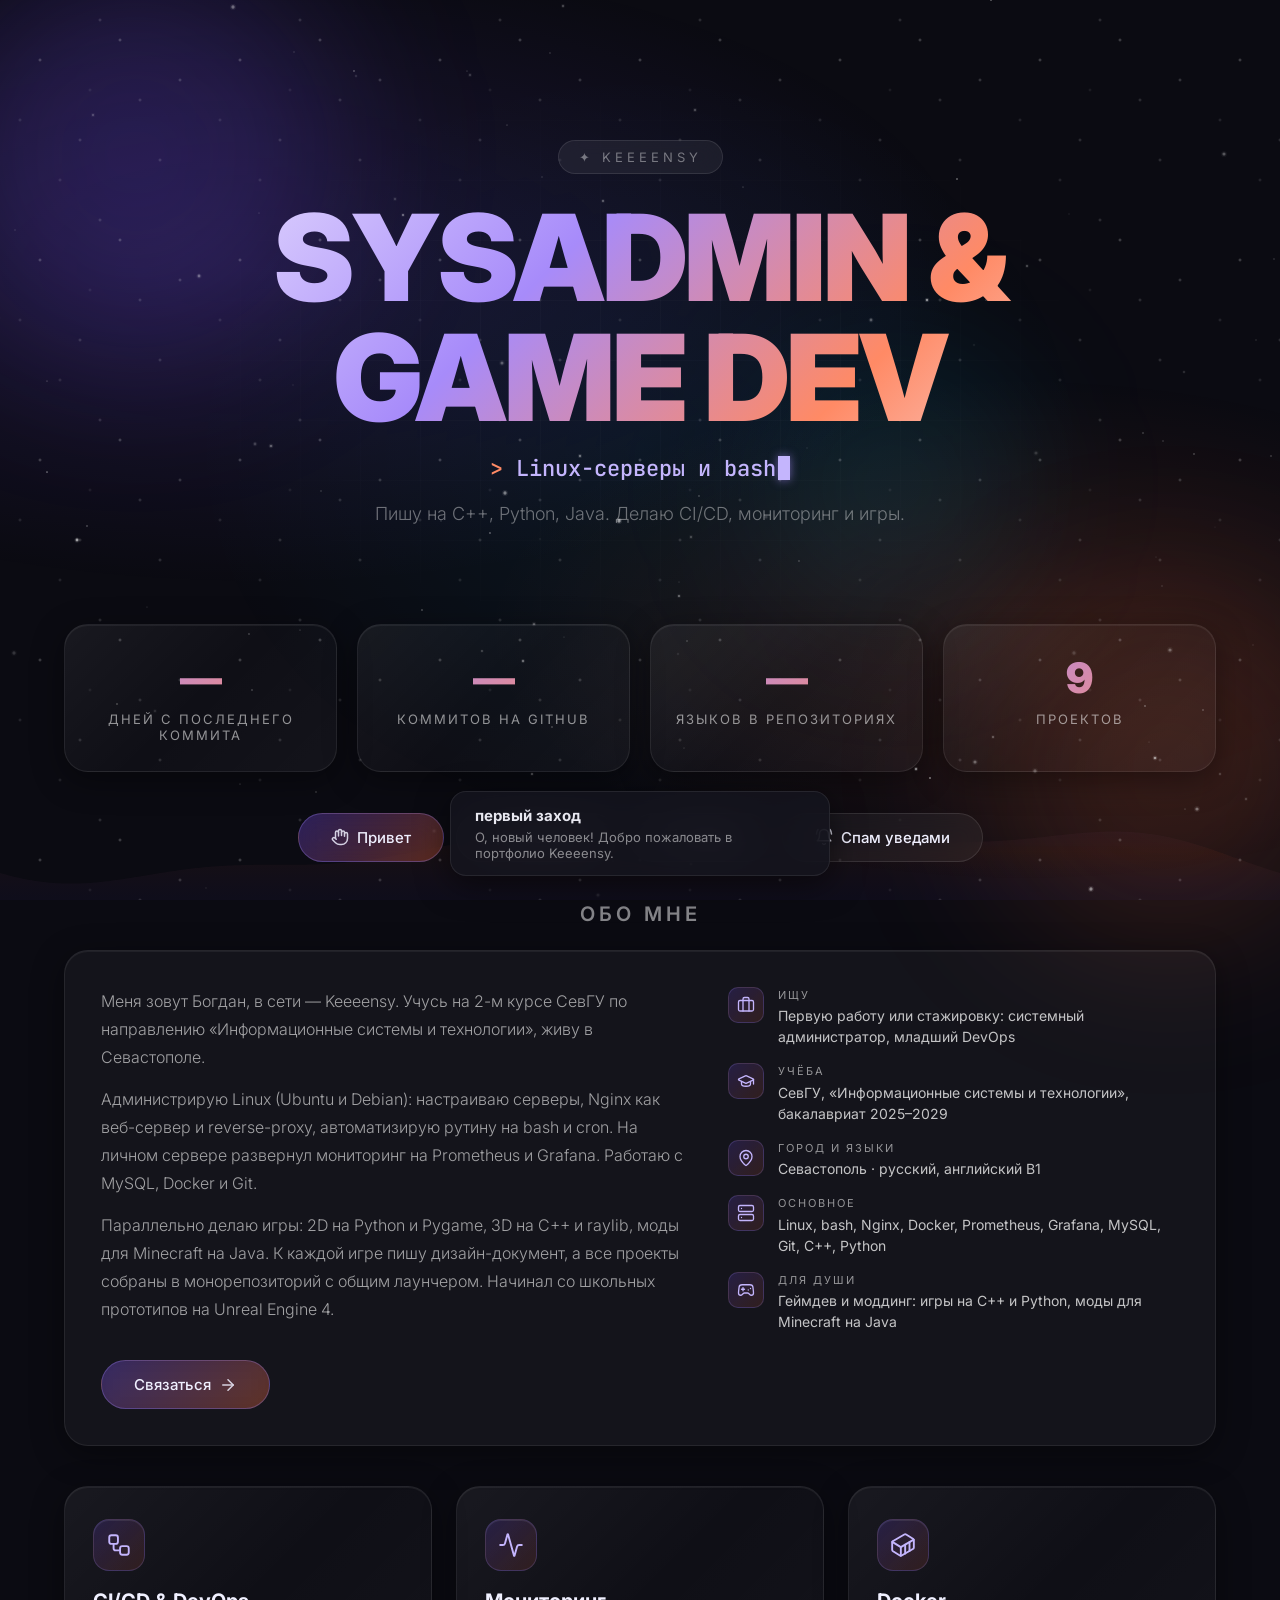
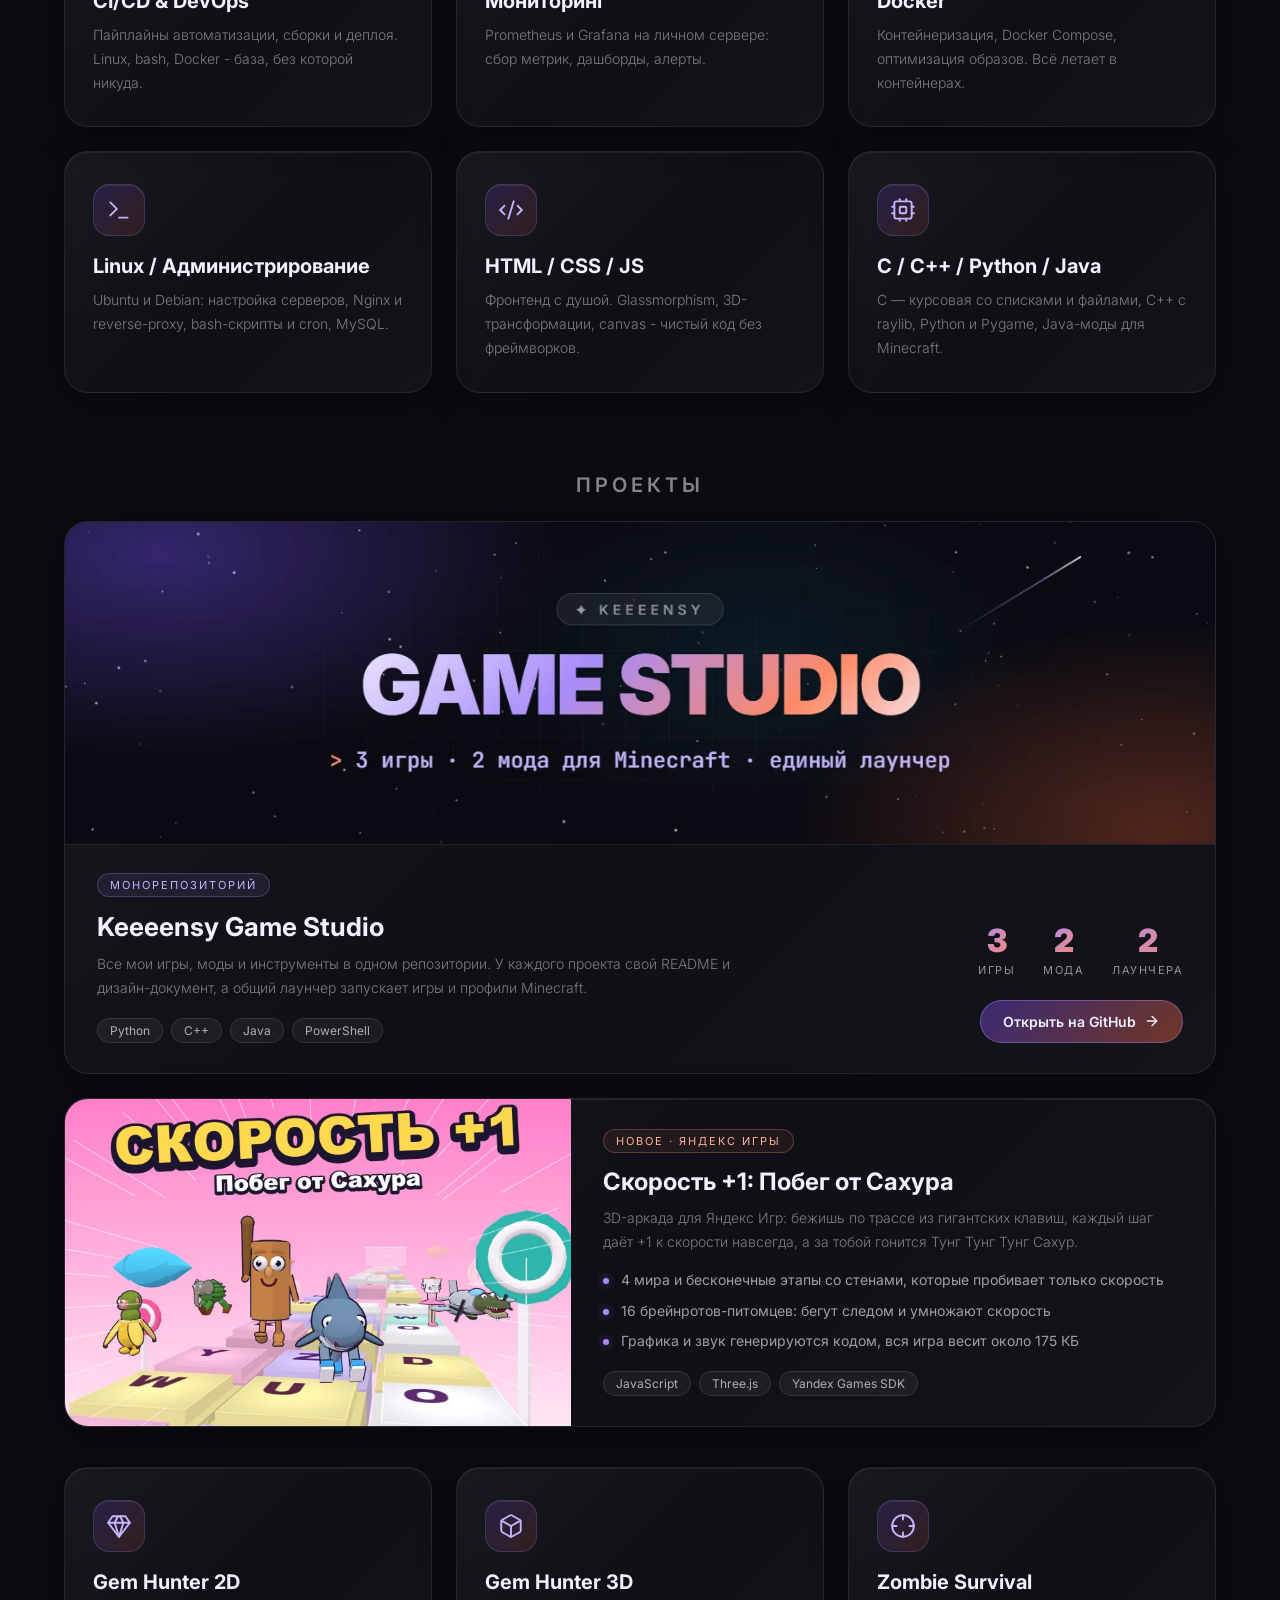
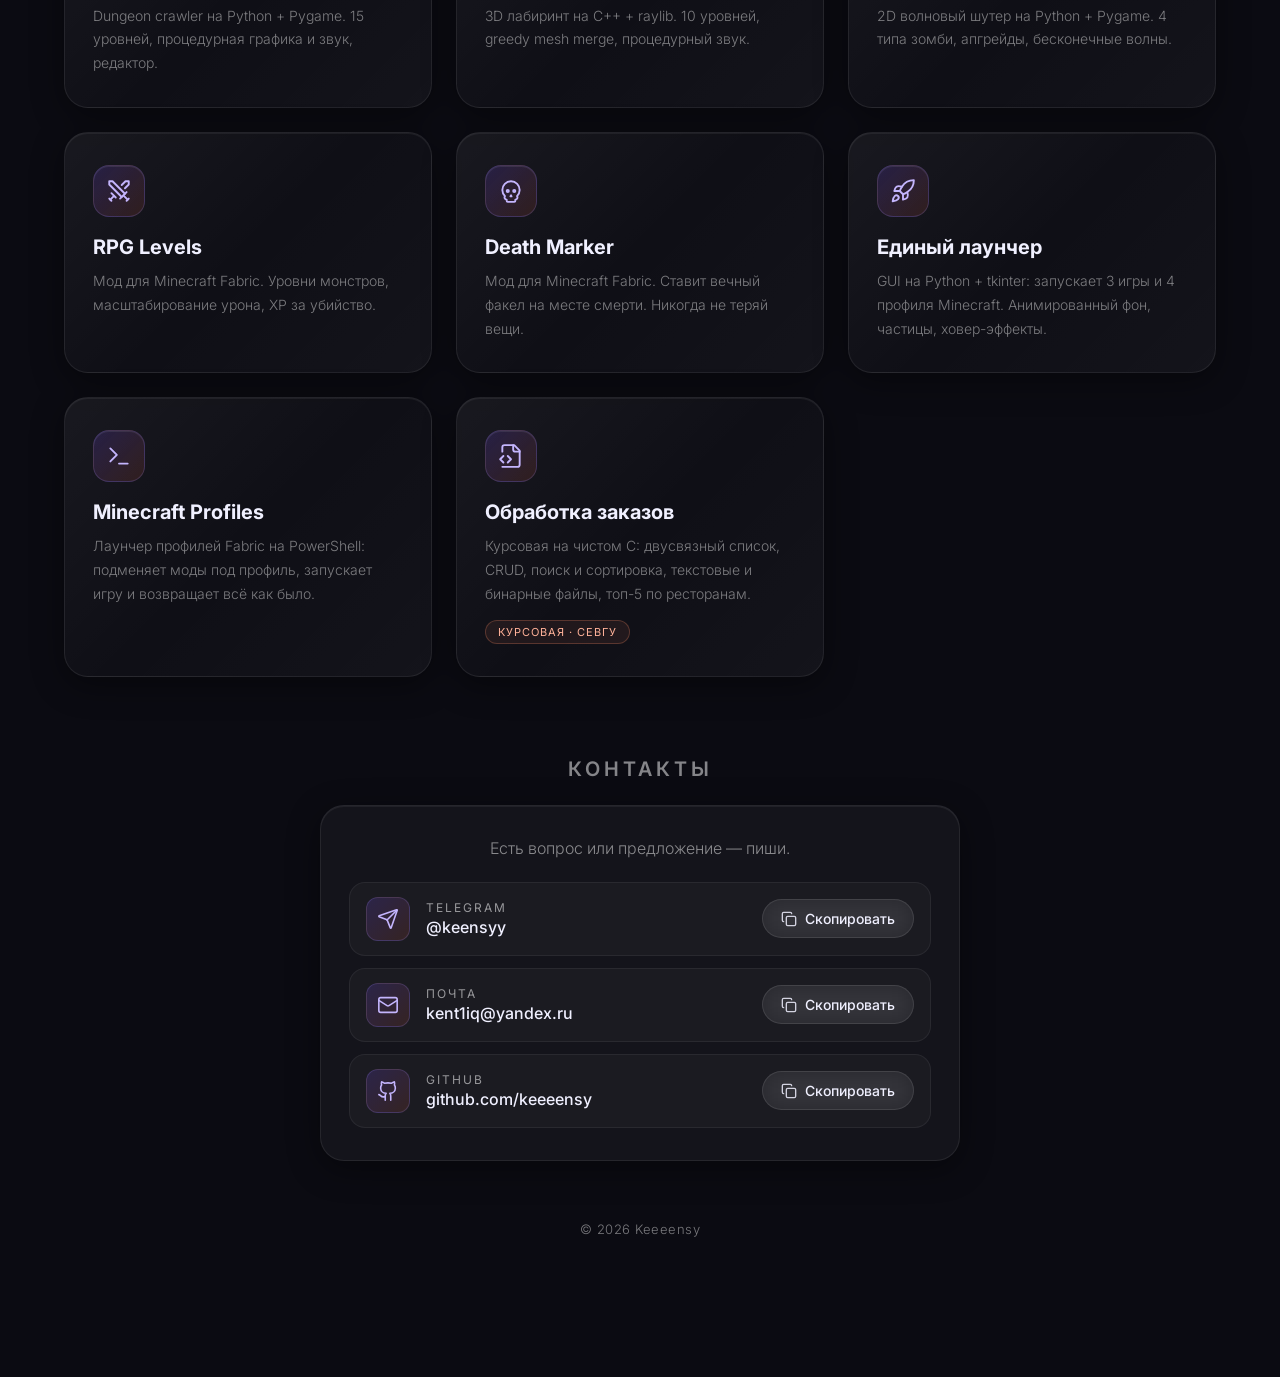
==== index.html @ a3142a8d "Deploy 2026-10-18 14:57" ====
<!DOCTYPE html><html lang="ru"><head><meta charset="UTF-8"><meta name="viewport" content="width=device-width,initial-scale=1"><title>Keeeensy — Sysadmin &amp; Game Dev</title><meta name="description" content="Богдан (Keeeensy) — студент СевГУ, начинающий сисадмин и геймдев. Linux, Nginx, Docker, Prometheus + Grafana; игры на C++ и Python, моды для Minecraft."><meta name="theme-color" content="#0b0b12"><link rel="icon" href="favicon.svg" type="image/svg+xml"><link rel="canonical" href="https://keeeensy.github.io/"><meta property="og:type" content="website"><meta property="og:url" content="https://keeeensy.github.io/"><meta property="og:title" content="Keeeensy — Sysadmin &amp; Game Dev"><meta property="og:description" content="Богдан (Keeeensy) — студент СевГУ, начинающий сисадмин и геймдев. Linux, Nginx, Docker, Prometheus + Grafana; игры на C++ и Python, моды для Minecraft."><meta property="og:locale" content="ru_RU"><meta property="og:image" content="https://keeeensy.github.io/og-image.png"><meta property="og:image:width" content="1200"><meta property="og:image:height" content="630"><meta property="og:image:alt" content="Keeeensy — Sysadmin &amp; Game Dev"><meta name="twitter:card" content="summary_large_image"><link rel="preconnect" href="https://fonts.googleapis.com"><link rel="preconnect" href="https://fonts.gstatic.com" crossorigin><link rel="stylesheet" href="https://fonts.googleapis.com/css2?family=Inter:wght@300;400;600;700;900&family=JetBrains+Mono:wght@400;500&display=swap" media="print" onload='this.media="all"'><noscript><link rel="stylesheet" href="https://fonts.googleapis.com/css2?family=Inter:wght@300;400;600;700;900&family=JetBrains+Mono:wght@400;500&display=swap"></noscript><link rel="stylesheet" href="style.css"></head><body><div class="orb orb-1"></div><div class="orb orb-2"></div><div class="orb orb-3"></div><div class="grid-bg"></div><div class="bg"></div><canvas id="waveCanvas"></canvas><canvas id="starsCanvas"></canvas><canvas id="meteorCanvas"></canvas><div class="toast-container" id="toastContainer"></div><div class="easter-egg-window" id="eggWindow"><h2 id="eggTitle">СЕКРЕТКА</h2><p id="eggBody">Ты нашёл пасхалку.</p><button class="btn" onclick="closeEgg()">Закрыть</button></div><div class="container"><header class="reveal"><div class="badge"><span class="badge-star">✦</span> Keeeensy</div><h1>SYSADMIN &amp;<br>GAME DEV</h1><div class="typer"><span class="sr-only">Стек: Linux-серверы и bash, Nginx и reverse-proxy, Docker и Docker Compose, CI/CD пайплайны, Prometheus + Grafana, C++ · raylib · 3D, Python · Pygame, Java · моды на Fabric.</span><span class="typer-prompt" aria-hidden="true">&gt;</span> <span id="typerText" aria-hidden="true"></span><span class="typer-cursor" aria-hidden="true"></span></div><p>Пишу на C++, Python, Java. Делаю CI/CD, мониторинг и игры.</p></header><div class="stats reveal"><div class="glass stat-card" data-tilt><div class="number" id="ghLastCommit">0</div><div class="label" id="ghLastCommitLabel">дней с последнего коммита</div></div><div class="glass stat-card" data-tilt><div class="number" id="ghCommits">0</div><div class="label">коммитов на GitHub</div></div><div class="glass stat-card" data-tilt><div class="number" id="ghLangs">0</div><div class="label">языков в репозиториях</div></div><div class="glass stat-card" data-tilt><div class="number" id="projectCount" data-count="9">0</div><div class="label">проектов</div></div></div><div class="actions reveal"><button class="btn btn-primary" onclick="randomToast()"><svg aria-hidden="true" xmlns="http://www.w3.org/2000/svg" viewBox="0 0 24 24" fill="none" stroke="currentColor" stroke-width="2" stroke-linecap="round" stroke-linejoin="round"><path d="M18 11V6a2 2 0 0 0-2-2a2 2 0 0 0-2 2"/><path d="M14 10V4a2 2 0 0 0-2-2a2 2 0 0 0-2 2v2"/><path d="M10 10.5V6a2 2 0 0 0-2-2a2 2 0 0 0-2 2v8"/><path d="M18 8a2 2 0 1 1 4 0v6a8 8 0 0 1-8 8h-2c-2.8 0-4.5-.86-5.99-2.34l-3.6-3.6a2 2 0 0 1 2.83-2.82L7 15"/></svg> Привет</button> <button class="btn" onclick="showEggHint()"><svg aria-hidden="true" xmlns="http://www.w3.org/2000/svg" viewBox="0 0 24 24" fill="none" stroke="currentColor" stroke-width="2" stroke-linecap="round" stroke-linejoin="round"><path d="M9.937 15.5A2 2 0 0 0 8.5 14.063l-6.135-1.582a.5.5 0 0 1 0-.962L8.5 9.936A2 2 0 0 0 9.937 8.5l1.582-6.135a.5.5 0 0 1 .963 0L14.063 8.5A2 2 0 0 0 15.5 9.937l6.135 1.581a.5.5 0 0 1 0 .964L15.5 14.063a2 2 0 0 0-1.437 1.437l-1.582 6.135a.5.5 0 0 1-.963 0z"/><path d="M20 3v4"/><path d="M22 5h-4"/><path d="M4 17v2"/><path d="M5 18H3"/></svg> Пасхалка</button> <a class="btn" href="https://github.com/keeeensy" target="_blank" rel="noopener"><svg aria-hidden="true" xmlns="http://www.w3.org/2000/svg" viewBox="0 0 24 24" fill="none" stroke="currentColor" stroke-width="2" stroke-linecap="round" stroke-linejoin="round"><path d="M15 22v-4a4.8 4.8 0 0 0-1-3.5c3 0 6-2 6-5.5.08-1.25-.27-2.48-1-3.5.28-1.15.28-2.35 0-3.5 0 0-1 0-3 1.5-2.64-.5-5.36-.5-8 0C6 2 5 2 5 2c-.3 1.15-.3 2.35 0 3.5A5.403 5.403 0 0 0 4 9c0 3.5 3 5.5 6 5.5-.39.49-.68 1.05-.85 1.65-.17.6-.22 1.23-.15 1.85v4"/><path d="M9 18c-4.51 2-5-2-7-2"/></svg> GitHub</a> <button class="btn" onclick="spamToasts()"><svg aria-hidden="true" xmlns="http://www.w3.org/2000/svg" viewBox="0 0 24 24" fill="none" stroke="currentColor" stroke-width="2" stroke-linecap="round" stroke-linejoin="round"><path d="M6 8a6 6 0 0 1 12 0c0 7 3 9 3 9H3s3-2 3-9"/><path d="M10.3 21a1.94 1.94 0 0 0 3.4 0"/><path d="M4 2C2.8 3.7 2 5.7 2 8"/><path d="M22 8c0-2.3-.8-4.3-2-6"/></svg> Спам уведами</button></div><section class="reveal section" id="about"><h2 class="section-title">обо мне</h2><div class="glass about-card"><div class="about-text"><p>Меня зовут Богдан, в сети — Keeeensy. Учусь на 2-м курсе СевГУ по направлению «Информационные системы и технологии», живу в Севастополе.</p><p>Администрирую Linux (Ubuntu и Debian): настраиваю серверы, Nginx как веб-сервер и reverse-proxy, автоматизирую рутину на bash и cron. На личном сервере развернул мониторинг на Prometheus и Grafana. Работаю с MySQL, Docker и Git.</p><p>Параллельно делаю игры: 2D на Python и Pygame, 3D на C++ и raylib, моды для Minecraft на Java. К каждой игре пишу дизайн-документ, а все проекты собраны в монорепозиторий с общим лаунчером. Начинал со школьных прототипов на Unreal Engine 4.</p></div><ul class="about-facts"><li><span class="about-fact-icon"><svg aria-hidden="true" xmlns="http://www.w3.org/2000/svg" viewBox="0 0 24 24" fill="none" stroke="currentColor" stroke-width="2" stroke-linecap="round" stroke-linejoin="round"><path d="M16 20V4a2 2 0 0 0-2-2h-4a2 2 0 0 0-2 2v16"/><rect width="20" height="14" x="2" y="6" rx="2"/></svg></span><div><div class="about-fact-label">Ищу</div>Первую работу или стажировку: системный администратор, младший DevOps</div></li><li><span class="about-fact-icon"><svg aria-hidden="true" xmlns="http://www.w3.org/2000/svg" viewBox="0 0 24 24" fill="none" stroke="currentColor" stroke-width="2" stroke-linecap="round" stroke-linejoin="round"><path d="M21.42 10.922a1 1 0 0 0-.019-1.838L12.83 5.18a2 2 0 0 0-1.66 0L2.6 9.08a1 1 0 0 0 0 1.832l8.57 3.908a2 2 0 0 0 1.66 0z"/><path d="M22 10v6"/><path d="M6 12.5V16a6 3 0 0 0 12 0v-3.5"/></svg></span><div><div class="about-fact-label">Учёба</div>СевГУ, «Информационные системы и технологии», бакалавриат 2025–2029</div></li><li><span class="about-fact-icon"><svg aria-hidden="true" xmlns="http://www.w3.org/2000/svg" viewBox="0 0 24 24" fill="none" stroke="currentColor" stroke-width="2" stroke-linecap="round" stroke-linejoin="round"><path d="M20 10c0 4.993-5.539 10.193-7.399 11.799a1 1 0 0 1-1.202 0C9.539 20.193 4 14.993 4 10a8 8 0 0 1 16 0"/><circle cx="12" cy="10" r="3"/></svg></span><div><div class="about-fact-label">Город и языки</div>Севастополь · русский, английский B1</div></li><li><span class="about-fact-icon"><svg aria-hidden="true" xmlns="http://www.w3.org/2000/svg" viewBox="0 0 24 24" fill="none" stroke="currentColor" stroke-width="2" stroke-linecap="round" stroke-linejoin="round"><rect width="20" height="8" x="2" y="2" rx="2" ry="2"/><rect width="20" height="8" x="2" y="14" rx="2" ry="2"/><line x1="6" x2="6.01" y1="6" y2="6"/><line x1="6" x2="6.01" y1="18" y2="18"/></svg></span><div><div class="about-fact-label">Основное</div>Linux, bash, Nginx, Docker, Prometheus, Grafana, MySQL, Git, C++, Python</div></li><li><span class="about-fact-icon"><svg aria-hidden="true" xmlns="http://www.w3.org/2000/svg" viewBox="0 0 24 24" fill="none" stroke="currentColor" stroke-width="2" stroke-linecap="round" stroke-linejoin="round"><line x1="6" x2="10" y1="11" y2="11"/><line x1="8" x2="8" y1="9" y2="13"/><line x1="15" x2="15.01" y1="12" y2="12"/><line x1="18" x2="18.01" y1="10" y2="10"/><path d="M17.32 5H6.68a4 4 0 0 0-3.978 3.59c-.006.052-.01.101-.017.152C2.604 9.416 2 14.456 2 16a3 3 0 0 0 3 3c1 0 1.5-.5 2-1l1.414-1.414A2 2 0 0 1 9.828 16h4.344a2 2 0 0 1 1.414.586L17 18c.5.5 1 1 2 1a3 3 0 0 0 3-3c0-1.545-.604-6.584-.685-7.258-.007-.05-.011-.1-.017-.151A4 4 0 0 0 17.32 5z"/></svg></span><div><div class="about-fact-label">Для души</div>Геймдев и моддинг: игры на C++ и Python, моды для Minecraft на Java</div></li></ul><a class="btn btn-primary about-cta" href="#contacts">Связаться <svg aria-hidden="true" xmlns="http://www.w3.org/2000/svg" viewBox="0 0 24 24" fill="none" stroke="currentColor" stroke-width="2" stroke-linecap="round" stroke-linejoin="round"><path d="M5 12h14"/><path d="m12 5 7 7-7 7"/></svg></a></div></section><div class="cards-grid reveal"><div class="glass card" data-tilt><div class="card-glow"></div><span class="icon"><svg aria-hidden="true" xmlns="http://www.w3.org/2000/svg" viewBox="0 0 24 24" fill="none" stroke="currentColor" stroke-width="2" stroke-linecap="round" stroke-linejoin="round"><rect width="8" height="8" x="3" y="3" rx="2"/><path d="M7 11v4a2 2 0 0 0 2 2h4"/><rect width="8" height="8" x="13" y="13" rx="2"/></svg></span><h3>CI/CD & DevOps</h3><p>Пайплайны автоматизации, сборки и деплоя. Linux, bash, Docker - база, без которой никуда.</p></div><div class="glass card" data-tilt><div class="card-glow"></div><span class="icon"><svg aria-hidden="true" xmlns="http://www.w3.org/2000/svg" viewBox="0 0 24 24" fill="none" stroke="currentColor" stroke-width="2" stroke-linecap="round" stroke-linejoin="round"><path d="M22 12h-2.48a2 2 0 0 0-1.93 1.46l-2.35 8.36a.25.25 0 0 1-.48 0L9.24 2.18a.25.25 0 0 0-.48 0l-2.35 8.36A2 2 0 0 1 4.49 12H2"/></svg></span><h3>Мониторинг</h3><p>Prometheus и Grafana на личном сервере: сбор метрик, дашборды, алерты.</p></div><div class="glass card" data-tilt><div class="card-glow"></div><span class="icon"><svg aria-hidden="true" xmlns="http://www.w3.org/2000/svg" viewBox="0 0 24 24" fill="none" stroke="currentColor" stroke-width="2" stroke-linecap="round" stroke-linejoin="round"><path d="M22 7.7c0-.6-.4-1.2-.8-1.5l-6.3-3.9a1.72 1.72 0 0 0-1.7 0l-10.3 6c-.5.2-.9.8-.9 1.4v6.6c0 .5.4 1.2.8 1.5l6.3 3.9a1.72 1.72 0 0 0 1.7 0l10.3-6c.5-.3.9-1 .9-1.5Z"/><path d="M10 21.9V14L2.1 9.1"/><path d="m10 14 11.9-6.9"/><path d="M14 19.8v-8.1"/><path d="M18 17.5V9.4"/></svg></span><h3>Docker</h3><p>Контейнеризация, Docker Compose, оптимизация образов. Всё летает в контейнерах.</p></div><div class="glass card" data-tilt><div class="card-glow"></div><span class="icon"><svg aria-hidden="true" xmlns="http://www.w3.org/2000/svg" viewBox="0 0 24 24" fill="none" stroke="currentColor" stroke-width="2" stroke-linecap="round" stroke-linejoin="round"><polyline points="4 17 10 11 4 5"/><line x1="12" x2="20" y1="19" y2="19"/></svg></span><h3>Linux / Администрирование</h3><p>Ubuntu и Debian: настройка серверов, Nginx и reverse-proxy, bash-скрипты и cron, MySQL.</p></div><div class="glass card" data-tilt><div class="card-glow"></div><span class="icon"><svg aria-hidden="true" xmlns="http://www.w3.org/2000/svg" viewBox="0 0 24 24" fill="none" stroke="currentColor" stroke-width="2" stroke-linecap="round" stroke-linejoin="round"><path d="m18 16 4-4-4-4"/><path d="m6 8-4 4 4 4"/><path d="m14.5 4-5 16"/></svg></span><h3>HTML / CSS / JS</h3><p>Фронтенд с душой. Glassmorphism, 3D-трансформации, canvas - чистый код без фреймворков.</p></div><div class="glass card" data-tilt><div class="card-glow"></div><span class="icon"><svg aria-hidden="true" xmlns="http://www.w3.org/2000/svg" viewBox="0 0 24 24" fill="none" stroke="currentColor" stroke-width="2" stroke-linecap="round" stroke-linejoin="round"><rect width="16" height="16" x="4" y="4" rx="2"/><rect width="6" height="6" x="9" y="9" rx="1"/><path d="M15 2v2"/><path d="M15 20v2"/><path d="M2 15h2"/><path d="M2 9h2"/><path d="M20 15h2"/><path d="M20 9h2"/><path d="M9 2v2"/><path d="M9 20v2"/></svg></span><h3>C / C++ / Python / Java</h3><p>C — курсовая со списками и файлами, C++ с raylib, Python и Pygame, Java-моды для Minecraft.</p></div></div><div class="reveal section"><h2 class="section-title">проекты</h2><a class="glass card card-featured" data-tilt href="https://github.com/keeeensy/keeeensy-game-studio" target="_blank" rel="noopener"><div class="card-glow"></div><img class="featured-cover" src="img/game-studio.webp" alt="Keeeensy Game Studio: 3 игры, 2 мода для Minecraft, единый лаунчер" width="1280" height="360" loading="lazy"><div class="featured-body"><div class="featured-text"><span class="card-label">Монорепозиторий</span><h3>Keeeensy Game Studio</h3><p>Все мои игры, моды и инструменты в одном репозитории. У каждого проекта свой README и дизайн-документ, а общий лаунчер запускает игры и профили Minecraft.</p><div class="chips"><span>Python</span><span>C++</span><span>Java</span><span>PowerShell</span></div></div><div class="featured-side"><div class="featured-stats"><div><b>3</b><span>игры</span></div><div><b>2</b><span>мода</span></div><div><b>2</b><span>лаунчера</span></div></div><span class="featured-cta">Открыть на GitHub <svg aria-hidden="true" xmlns="http://www.w3.org/2000/svg" viewBox="0 0 24 24" fill="none" stroke="currentColor" stroke-width="2" stroke-linecap="round" stroke-linejoin="round"><path d="M5 12h14"/><path d="m12 5 7 7-7 7"/></svg></span></div></div></a><div class="glass card card-showcase" data-tilt><div class="card-glow"></div><img class="showcase-cover" src="img/sahur-escape.webp" alt="Обложка игры «Скорость +1: Побег от Сахура»" width="800" height="470" loading="lazy"><div class="showcase-body"><span class="card-label card-label-new">Новое · Яндекс Игры</span><h3>Скорость +1: Побег от Сахура</h3><p>3D-аркада для Яндекс Игр: бежишь по трассе из гигантских клавиш, каждый шаг даёт +1 к скорости навсегда, а за тобой гонится Тунг Тунг Тунг Сахур.</p><ul class="showcase-points"><li>4 мира и бесконечные этапы со стенами, которые пробивает только скорость</li><li>16 брейнротов-питомцев: бегут следом и умножают скорость</li><li>Графика и звук генерируются кодом, вся игра весит около 175 КБ</li></ul><div class="chips"><span>JavaScript</span><span>Three.js</span><span>Yandex Games SDK</span></div></div></div><div class="cards-grid"><a class="glass card" data-tilt href="https://github.com/keeeensy/keeeensy-game-studio/tree/master/gem_hunter" target="_blank" rel="noopener"><div class="card-glow"></div><span class="icon"><svg aria-hidden="true" xmlns="http://www.w3.org/2000/svg" viewBox="0 0 24 24" fill="none" stroke="currentColor" stroke-width="2" stroke-linecap="round" stroke-linejoin="round"><path d="M6 3h12l4 6-10 13L2 9Z"/><path d="M11 3 8 9l4 13 4-13-3-6"/><path d="M2 9h20"/></svg></span><h3>Gem Hunter 2D</h3><p>Dungeon crawler на Python + Pygame. 15 уровней, процедурная графика и звук, редактор.</p></a><a class="glass card" data-tilt href="https://github.com/keeeensy/keeeensy-game-studio/tree/master/3d_maze" target="_blank" rel="noopener"><div class="card-glow"></div><span class="icon"><svg aria-hidden="true" xmlns="http://www.w3.org/2000/svg" viewBox="0 0 24 24" fill="none" stroke="currentColor" stroke-width="2" stroke-linecap="round" stroke-linejoin="round"><path d="M21 8a2 2 0 0 0-1-1.73l-7-4a2 2 0 0 0-2 0l-7 4A2 2 0 0 0 3 8v8a2 2 0 0 0 1 1.73l7 4a2 2 0 0 0 2 0l7-4A2 2 0 0 0 21 16Z"/><path d="m3.3 7 8.7 5 8.7-5"/><path d="M12 22V12"/></svg></span><h3>Gem Hunter 3D</h3><p>3D лабиринт на C++ + raylib. 10 уровней, greedy mesh merge, процедурный звук.</p></a><a class="glass card" data-tilt href="https://github.com/keeeensy/keeeensy-game-studio/tree/master/zombie_survival" target="_blank" rel="noopener"><div class="card-glow"></div><span class="icon"><svg aria-hidden="true" xmlns="http://www.w3.org/2000/svg" viewBox="0 0 24 24" fill="none" stroke="currentColor" stroke-width="2" stroke-linecap="round" stroke-linejoin="round"><circle cx="12" cy="12" r="10"/><line x1="22" x2="18" y1="12" y2="12"/><line x1="6" x2="2" y1="12" y2="12"/><line x1="12" x2="12" y1="6" y2="2"/><line x1="12" x2="12" y1="22" y2="18"/></svg></span><h3>Zombie Survival</h3><p>2D волновый шутер на Python + Pygame. 4 типа зомби, апгрейды, бесконечные волны.</p></a><a class="glass card" data-tilt href="https://github.com/keeeensy/keeeensy-game-studio/tree/master/rpg_levels_mod" target="_blank" rel="noopener"><div class="card-glow"></div><span class="icon"><svg aria-hidden="true" xmlns="http://www.w3.org/2000/svg" viewBox="0 0 24 24" fill="none" stroke="currentColor" stroke-width="2" stroke-linecap="round" stroke-linejoin="round"><polyline points="14.5 17.5 3 6 3 3 6 3 17.5 14.5"/><line x1="13" x2="19" y1="19" y2="13"/><line x1="16" x2="20" y1="16" y2="20"/><line x1="19" x2="21" y1="21" y2="19"/><polyline points="14.5 6.5 18 3 21 3 21 6 17.5 9.5"/><line x1="5" x2="9" y1="14" y2="18"/><line x1="7" x2="4" y1="17" y2="20"/><line x1="3" x2="5" y1="19" y2="21"/></svg></span><h3>RPG Levels</h3><p>Мод для Minecraft Fabric. Уровни монстров, масштабирование урона, XP за убийство.</p></a><a class="glass card" data-tilt href="https://github.com/keeeensy/keeeensy-game-studio/tree/master/death_marker_mod" target="_blank" rel="noopener"><div class="card-glow"></div><span class="icon"><svg aria-hidden="true" xmlns="http://www.w3.org/2000/svg" viewBox="0 0 24 24" fill="none" stroke="currentColor" stroke-width="2" stroke-linecap="round" stroke-linejoin="round"><path d="m12.5 17-.5-1-.5 1h1z"/><path d="M15 22a1 1 0 0 0 1-1v-1a2 2 0 0 0 1.56-3.25 8 8 0 1 0-11.12 0A2 2 0 0 0 8 20v1a1 1 0 0 0 1 1z"/><circle cx="15" cy="12" r="1"/><circle cx="9" cy="12" r="1"/></svg></span><h3>Death Marker</h3><p>Мод для Minecraft Fabric. Ставит вечный факел на месте смерти. Никогда не теряй вещи.</p></a><a class="glass card" data-tilt href="https://github.com/keeeensy/keeeensy-game-studio/blob/master/launcher.pyw" target="_blank" rel="noopener"><div class="card-glow"></div><span class="icon"><svg aria-hidden="true" xmlns="http://www.w3.org/2000/svg" viewBox="0 0 24 24" fill="none" stroke="currentColor" stroke-width="2" stroke-linecap="round" stroke-linejoin="round"><path d="M4.5 16.5c-1.5 1.26-2 5-2 5s3.74-.5 5-2c.71-.84.7-2.13-.09-2.91a2.18 2.18 0 0 0-2.91-.09z"/><path d="m12 15-3-3a22 22 0 0 1 2-3.95A12.88 12.88 0 0 1 22 2c0 2.72-.78 7.5-6 11a22.35 22.35 0 0 1-4 2z"/><path d="M9 12H4s.55-3.03 2-4c1.62-1.08 5 0 5 0"/><path d="M12 15v5s3.03-.55 4-2c1.08-1.62 0-5 0-5"/></svg></span><h3>Единый лаунчер</h3><p>GUI на Python + tkinter: запускает 3 игры и 4 профиля Minecraft. Анимированный фон, частицы, ховер-эффекты.</p></a><a class="glass card" data-tilt href="https://github.com/keeeensy/keeeensy-game-studio/tree/master/minecraft_profiles" target="_blank" rel="noopener"><div class="card-glow"></div><span class="icon"><svg aria-hidden="true" xmlns="http://www.w3.org/2000/svg" viewBox="0 0 24 24" fill="none" stroke="currentColor" stroke-width="2" stroke-linecap="round" stroke-linejoin="round"><polyline points="4 17 10 11 4 5"/><line x1="12" x2="20" y1="19" y2="19"/></svg></span><h3>Minecraft Profiles</h3><p>Лаунчер профилей Fabric на PowerShell: подменяет моды под профиль, запускает игру и возвращает всё как было.</p></a><a class="glass card" data-tilt href="https://github.com/keeeensy/delivery-orders-c" target="_blank" rel="noopener"><div class="card-glow"></div><span class="icon"><svg aria-hidden="true" xmlns="http://www.w3.org/2000/svg" viewBox="0 0 24 24" fill="none" stroke="currentColor" stroke-width="2" stroke-linecap="round" stroke-linejoin="round"><path d="M4 22h14a2 2 0 0 0 2-2V7l-5-5H6a2 2 0 0 0-2 2v4"/><path d="M14 2v4a2 2 0 0 0 2 2h4"/><path d="m5 12-3 3 3 3"/><path d="m9 18 3-3-3-3"/></svg></span><h3>Обработка заказов</h3><p>Курсовая на чистом C: двусвязный список, CRUD, поиск и сортировка, текстовые и бинарные файлы, топ-5 по ресторанам.</p><span class="card-tag">курсовая · СевГУ</span></a></div></div><section class="reveal section" id="contacts"><h2 class="section-title">контакты</h2><div class="glass contact-card"><p class="contact-lead">Есть вопрос или предложение — пиши.</p><ul class="contact-list"><li class="contact-item"><span class="contact-icon"><svg aria-hidden="true" xmlns="http://www.w3.org/2000/svg" viewBox="0 0 24 24" fill="none" stroke="currentColor" stroke-width="2" stroke-linecap="round" stroke-linejoin="round"><path d="M14.536 21.686a.5.5 0 0 0 .937-.024l6.5-19a.496.496 0 0 0-.635-.635l-19 6.5a.5.5 0 0 0-.024.937l7.93 3.18a2 2 0 0 1 1.112 1.11z"/><path d="m21.854 2.147-10.94 10.939"/></svg></span><div class="contact-info"><div class="contact-label">Telegram</div><a href="https://t.me/keensyy" target="_blank" rel="noopener">@keensyy</a></div><button class="btn btn-small" data-copy="https://t.me/keensyy" aria-label="Скопировать ссылку на Telegram"><svg aria-hidden="true" xmlns="http://www.w3.org/2000/svg" viewBox="0 0 24 24" fill="none" stroke="currentColor" stroke-width="2" stroke-linecap="round" stroke-linejoin="round"><rect width="14" height="14" x="8" y="8" rx="2" ry="2"/><path d="M4 16c-1.1 0-2-.9-2-2V4c0-1.1.9-2 2-2h10c1.1 0 2 .9 2 2"/></svg> Скопировать</button></li><li class="contact-item"><span class="contact-icon"><svg aria-hidden="true" xmlns="http://www.w3.org/2000/svg" viewBox="0 0 24 24" fill="none" stroke="currentColor" stroke-width="2" stroke-linecap="round" stroke-linejoin="round"><rect width="20" height="16" x="2" y="4" rx="2"/><path d="m22 7-8.97 5.7a1.94 1.94 0 0 1-2.06 0L2 7"/></svg></span><div class="contact-info"><div class="contact-label">Почта</div><a href="mailto:kent1iq@yandex.ru">kent1iq@yandex.ru</a></div><button class="btn btn-small" data-copy="kent1iq@yandex.ru" aria-label="Скопировать email"><svg aria-hidden="true" xmlns="http://www.w3.org/2000/svg" viewBox="0 0 24 24" fill="none" stroke="currentColor" stroke-width="2" stroke-linecap="round" stroke-linejoin="round"><rect width="14" height="14" x="8" y="8" rx="2" ry="2"/><path d="M4 16c-1.1 0-2-.9-2-2V4c0-1.1.9-2 2-2h10c1.1 0 2 .9 2 2"/></svg> Скопировать</button></li><li class="contact-item"><span class="contact-icon"><svg aria-hidden="true" xmlns="http://www.w3.org/2000/svg" viewBox="0 0 24 24" fill="none" stroke="currentColor" stroke-width="2" stroke-linecap="round" stroke-linejoin="round"><path d="M15 22v-4a4.8 4.8 0 0 0-1-3.5c3 0 6-2 6-5.5.08-1.25-.27-2.48-1-3.5.28-1.15.28-2.35 0-3.5 0 0-1 0-3 1.5-2.64-.5-5.36-.5-8 0C6 2 5 2 5 2c-.3 1.15-.3 2.35 0 3.5A5.403 5.403 0 0 0 4 9c0 3.5 3 5.5 6 5.5-.39.49-.68 1.05-.85 1.65-.17.6-.22 1.23-.15 1.85v4"/><path d="M9 18c-4.51 2-5-2-7-2"/></svg></span><div class="contact-info"><div class="contact-label">GitHub</div><a href="https://github.com/keeeensy" target="_blank" rel="noopener">github.com/keeeensy</a></div><button class="btn btn-small" data-copy="https://github.com/keeeensy" aria-label="Скопировать ссылку на GitHub"><svg aria-hidden="true" xmlns="http://www.w3.org/2000/svg" viewBox="0 0 24 24" fill="none" stroke="currentColor" stroke-width="2" stroke-linecap="round" stroke-linejoin="round"><rect width="14" height="14" x="8" y="8" rx="2" ry="2"/><path d="M4 16c-1.1 0-2-.9-2-2V4c0-1.1.9-2 2-2h10c1.1 0 2 .9 2 2"/></svg> Скопировать</button></li></ul></div></section><footer class="reveal">© 2026 Keeeensy</footer></div><script src="script.js"></script></body></html>
---- style.css ----
*,::after,::before{margin:0;padding:0;box-sizing:border-box}::selection{background:rgba(255,107,53,.6);color:#fff}html{height:100%}body{min-height:100%;font-family:Inter,sans-serif;background:#0b0b12;color:#e8e8f0;overflow-x:hidden}.bg{position:fixed;inset:0;z-index:0;background:radial-gradient(ellipse 80% 50% at 20% 30%,rgba(120,80,255,.15) 0,transparent 70%),radial-gradient(ellipse 60% 40% at 80% 70%,rgba(255,107,53,.12) 0,transparent 70%),radial-gradient(ellipse 50% 60% at 50% 50%,rgba(0,200,255,.06) 0,transparent 70%)}.bg::before{content:'';position:absolute;inset:0;background:radial-gradient(2px 2px at 20% 30%,rgba(255,255,255,.3) 0,transparent 100%),radial-gradient(2px 2px at 40% 70%,rgba(255,255,255,.2) 0,transparent 100%),radial-gradient(2px 2px at 60% 20%,rgba(255,255,255,.3) 0,transparent 100%),radial-gradient(2px 2px at 80% 80%,rgba(255,255,255,.2) 0,transparent 100%),radial-gradient(2px 2px at 10% 60%,rgba(255,255,255,.15) 0,transparent 100%),radial-gradient(2px 2px at 90% 40%,rgba(255,255,255,.25) 0,transparent 100%),radial-gradient(2px 2px at 50% 10%,rgba(255,255,255,.2) 0,transparent 100%),radial-gradient(2px 2px at 30% 90%,rgba(255,255,255,.15) 0,transparent 100%),radial-gradient(2px 2px at 70% 50%,rgba(255,255,255,.2) 0,transparent 100%),radial-gradient(2px 2px at 45% 45%,rgba(255,255,255,.1) 0,transparent 100%);background-size:200px 200px;animation:twinkle 8s ease-in-out infinite alternate}@keyframes twinkle{0%{opacity:.4;transform:translateY(0)}100%{opacity:1;transform:translateY(-10px)}}.orb{position:fixed;border-radius:50%;filter:blur(80px);z-index:0;pointer-events:none}.orb-1{width:400px;height:400px;background:rgba(120,80,255,.2);top:-5%;left:-5%;animation:orbFloat1 20s ease-in-out infinite}.orb-2{width:350px;height:350px;background:rgba(255,107,53,.15);bottom:-5%;right:-5%;animation:orbFloat2 25s ease-in-out infinite}.orb-3{width:250px;height:250px;background:rgba(0,200,255,.1);top:40%;left:60%;animation:orbFloat3 18s ease-in-out infinite}@keyframes orbFloat1{0%,100%{transform:translate(0,0) scale(1)}33%{transform:translate(80px,60px) scale(1.1)}66%{transform:translate(-40px,100px) scale(.9)}}@keyframes orbFloat2{0%,100%{transform:translate(0,0) scale(1)}33%{transform:translate(-70px,-50px) scale(1.15)}66%{transform:translate(50px,-80px) scale(.85)}}@keyframes orbFloat3{0%,100%{transform:translate(0,0) scale(1)}50%{transform:translate(60px,-60px) scale(1.2)}}.grid-bg{position:fixed;inset:0;z-index:0;background-image:linear-gradient(rgba(255,255,255,.02) 1px,transparent 1px),linear-gradient(90deg,rgba(255,255,255,.02) 1px,transparent 1px);background-size:60px 60px;mask-image:radial-gradient(ellipse 70% 60% at 50% 40%,black 20%,transparent 60%);-webkit-mask-image:radial-gradient(ellipse 70% 60% at 50% 40%,black 20%,transparent 60%)}canvas#waveCanvas{position:fixed;bottom:0;left:0;width:100%;height:120px;z-index:0;pointer-events:none}canvas#starsCanvas{position:fixed;inset:0;width:100%;height:100%;z-index:0;pointer-events:none}canvas#meteorCanvas{position:fixed;inset:0;width:100%;height:100%;z-index:0;pointer-events:none}.container{position:relative;z-index:1;max-width:1200px;margin:0 auto;padding:40px 24px 100px;transform-style:preserve-3d;perspective:1200px;perspective-origin:50% 20%}header{text-align:center;padding:100px 0 60px;transform-style:preserve-3d}header .badge{display:inline-block;padding:8px 20px;border-radius:100px;background:rgba(255,255,255,.06);border:1px solid rgba(255,255,255,.1);backdrop-filter:blur(12px);-webkit-backdrop-filter:blur(12px);font-size:13px;text-transform:uppercase;letter-spacing:4px;color:rgba(255,255,255,.4);margin-bottom:24px;user-select:none;-webkit-user-select:none}.badge-star{display:inline-block;animation:starSparkle 4s ease-in-out infinite}@keyframes starSparkle{0%,100%,70%{opacity:.6;text-shadow:none}75%{opacity:1;text-shadow:0 0 6px rgba(255,255,255,.6),0 0 16px rgba(167,139,250,.4)}82%{opacity:.3}85%{opacity:1;text-shadow:0 0 10px rgba(255,255,255,.8),0 0 24px rgba(167,139,250,.6)}}header h1{font-size:clamp(48px, 10vw, 120px);font-weight:900;line-height:1;letter-spacing:-3px;background:linear-gradient(135deg,#f5f0ff 0,#a78bfa 40%,#ff8a65 70%,#f5f0ff 100%);-webkit-background-clip:text;-webkit-text-fill-color:transparent;background-clip:text;margin-bottom:16px}.typer{font-family:'JetBrains Mono',ui-monospace,Consolas,monospace;font-size:clamp(16px, 2.4vw, 22px);font-weight:500;color:#c4b5fd;min-height:1.6em;margin-bottom:14px}.typer-prompt{color:#ff8a65}.typer-cursor{display:inline-block;width:.55em;height:1.1em;margin-left:2px;vertical-align:-.18em;background:#c4b5fd;box-shadow:0 0 10px rgba(167,139,250,.6);animation:cursorBlink 1s steps(1) infinite}.typer.typing .typer-cursor{animation:none}@keyframes cursorBlink{50%{opacity:0}}header p{font-size:18px;color:rgba(255,255,255,.4);font-weight:300}.glass{background:rgba(255,255,255,.04);backdrop-filter:blur(20px);-webkit-backdrop-filter:blur(20px);border:1px solid rgba(255,255,255,.08);border-radius:24px;box-shadow:0 8px 32px rgba(0,0,0,.4),inset 0 1px 0 rgba(255,255,255,.06);transition:transform .4s cubic-bezier(.23, 1, .32, 1),border-color .4s ease,box-shadow .4s ease;transform-style:preserve-3d}.glass:hover{border-color:rgba(255,255,255,.15);box-shadow:0 16px 48px rgba(0,0,0,.5),inset 0 1px 0 rgba(255,255,255,.1)}.stats{display:grid;grid-template-columns:repeat(auto-fit,minmax(180px,1fr));gap:20px;margin:40px 0;transform-style:preserve-3d}.stat-card{padding:28px 20px;text-align:center;will-change:transform;backface-visibility:hidden;-webkit-backface-visibility:hidden}.stat-card .number{font-size:42px;font-weight:900;background:linear-gradient(135deg,#a78bfa,#ff8a65);-webkit-background-clip:text;-webkit-text-fill-color:transparent;background-clip:text;line-height:1.2}.stat-card .label{font-size:13px;color:rgba(255,255,255,.55);text-transform:uppercase;letter-spacing:2px;margin-top:8px}.actions{display:flex;gap:12px;justify-content:center;flex-wrap:wrap;margin:40px 0;transform-style:preserve-3d}.btn{display:inline-flex;align-items:center;gap:8px;padding:14px 32px;border:1px solid rgba(255,255,255,.1);border-radius:60px;background:rgba(255,255,255,.05);backdrop-filter:blur(12px);-webkit-backdrop-filter:blur(12px);color:#f0f0ff;font-family:Inter,sans-serif;font-size:15px;font-weight:500;cursor:pointer;transition:all .3s ease;user-select:none}.btn svg{width:18px;height:18px;flex-shrink:0;opacity:.85}@media (hover:hover){.btn:hover{background:rgba(255,255,255,.1);border-color:rgba(255,255,255,.2);transform:translateY(-2px);box-shadow:0 8px 30px rgba(100,80,200,.2)}.btn-primary:hover{background:linear-gradient(135deg,rgba(120,80,255,.4),rgba(255,107,53,.4));border-color:rgba(167,139,250,.5)}}.btn:active{transform:translateY(0) scale(.97)}.btn-primary{background:linear-gradient(135deg,rgba(120,80,255,.3),rgba(255,107,53,.3));border-color:rgba(167,139,250,.3)}.cards-grid{display:grid;grid-template-columns:repeat(auto-fit,minmax(280px,1fr));gap:24px;padding:40px 0;transform-style:preserve-3d}.card{padding:32px 28px;cursor:default;position:relative}[data-tilt]{backface-visibility:hidden;-webkit-backface-visibility:hidden;outline:1px solid transparent;isolation:isolate;overflow:hidden;background:linear-gradient(135deg,rgba(255,255,255,.06) 0,rgba(255,255,255,.02) 50%,rgba(255,255,255,.04) 100%);backdrop-filter:none!important;-webkit-backdrop-filter:none!important}a.card{display:block;color:inherit;text-decoration:none;cursor:pointer}a.btn{text-decoration:none}.btn:focus-visible,.card:focus-visible{outline:2px solid rgba(167,139,250,.8);outline-offset:3px}.card>*{position:relative;z-index:1;pointer-events:none}.card .icon{display:flex;align-items:center;justify-content:center;width:52px;height:52px;margin-bottom:18px;border-radius:16px;background:linear-gradient(135deg,rgba(120,80,255,.18),rgba(255,107,53,.12));border:1px solid rgba(167,139,250,.2);box-shadow:inset 0 1px 0 rgba(255,255,255,.08);color:#c4b5fd;transition:color .4s ease,border-color .4s ease,box-shadow .4s ease}.card .icon svg{width:26px;height:26px;stroke-width:1.75}.card:hover .icon{color:#ffb199;border-color:rgba(255,138,101,.35);box-shadow:inset 0 1px 0 rgba(255,255,255,.1),0 0 24px rgba(167,139,250,.25)}.card h3{font-size:20px;font-weight:700;margin-bottom:10px;color:#f0f0ff}.card p{font-size:14px;line-height:1.7;color:rgba(255,255,255,.45);font-weight:300}.card .card-tag{display:inline-block;margin-top:14px;padding:4px 12px;border-radius:100px;font-size:11px;letter-spacing:1px;text-transform:uppercase;color:#ffb199;background:rgba(255,138,101,.08);border:1px solid rgba(255,138,101,.25)}.card .card-glow{position:absolute;width:200px;height:200px;border-radius:50%;background:radial-gradient(circle,rgba(167,139,250,.1) 0,transparent 70%);top:var(--glow-y,50%);left:var(--glow-x,50%);transform:translate(-50%,-50%);pointer-events:none;z-index:0;opacity:0;transition:opacity .6s ease}.card:hover .card-glow{opacity:1}@property --shine-angle{syntax:'<angle>';initial-value:0deg;inherits:false}@media (hover:hover){.card::before{content:'';position:absolute;inset:0;z-index:2;padding:1.5px;border-radius:inherit;background:conic-gradient(from var(--shine-angle),transparent 0deg 250deg,#c4b5fd 300deg,#ff8a65 330deg,transparent 360deg);-webkit-mask:linear-gradient(#000 0 0) content-box,linear-gradient(#000 0 0);-webkit-mask-composite:xor;mask-composite:exclude;opacity:0;transition:opacity .4s ease;pointer-events:none}.card:hover::before{opacity:1;animation:borderShine 2.4s linear infinite}}@keyframes borderShine{to{--shine-angle:360deg}}.card.card-featured,.card.card-showcase{padding:0}.card.card-featured{margin-bottom:24px}.card-label{display:inline-block;margin-bottom:14px;padding:4px 12px;border-radius:100px;font-size:11px;letter-spacing:2px;text-transform:uppercase;color:#c4b5fd;background:rgba(167,139,250,.1);border:1px solid rgba(167,139,250,.28)}.card-label-new{color:#ffb199;background:rgba(255,138,101,.08);border-color:rgba(255,138,101,.3)}.chips{display:flex;flex-wrap:wrap;gap:8px;margin-top:18px}.chips span{padding:4px 12px;border-radius:100px;font-size:12px;color:rgba(255,255,255,.65);background:rgba(255,255,255,.05);border:1px solid rgba(255,255,255,.1)}.featured-cover{display:block;width:100%;height:auto;aspect-ratio:1280/360;object-fit:cover;border-bottom:1px solid rgba(255,255,255,.06);transition:transform .8s cubic-bezier(.23, 1, .32, 1),filter .8s ease}.card-featured:hover .featured-cover{transform:scale(1.025);filter:brightness(1.08)}.featured-body{display:flex;align-items:flex-end;justify-content:space-between;gap:32px;padding:28px 32px 30px}.featured-text{max-width:640px}.card.card-featured h3{font-size:26px}.featured-side{display:flex;flex-direction:column;align-items:flex-end;gap:22px;flex-shrink:0}.featured-stats{display:flex;gap:28px}.featured-stats div{text-align:center}.featured-stats b{display:block;font-size:32px;font-weight:900;line-height:1.1;background:linear-gradient(135deg,#a78bfa,#ff8a65);-webkit-background-clip:text;background-clip:text;color:transparent}.featured-stats span{font-size:11px;letter-spacing:1.5px;text-transform:uppercase;color:rgba(255,255,255,.55)}.featured-cta{display:inline-flex;align-items:center;gap:8px;padding:12px 22px;border-radius:100px;font-size:14px;font-weight:600;color:#f0f0ff;background:linear-gradient(135deg,rgba(120,80,255,.4),rgba(255,107,53,.4));border:1px solid rgba(167,139,250,.4);transition:background .3s ease,box-shadow .3s ease}.featured-cta svg{width:16px;height:16px;transition:transform .3s ease}.card-featured:hover .featured-cta{background:linear-gradient(135deg,rgba(120,80,255,.6),rgba(255,107,53,.6));box-shadow:0 8px 28px rgba(124,92,255,.35)}.card-featured:hover .featured-cta svg{transform:translateX(3px)}.card.card-showcase{display:grid;grid-template-columns:minmax(0,44%) 1fr}.showcase-cover{display:block;width:100%;height:100%;min-height:280px;object-fit:cover;transition:transform .8s cubic-bezier(.23, 1, .32, 1)}.card-showcase:hover .showcase-cover{transform:scale(1.03)}.showcase-body{padding:30px 32px;align-self:center}.card.card-showcase h3{font-size:24px}.showcase-points{list-style:none;display:grid;gap:8px;margin-top:16px}.showcase-points li{position:relative;padding-left:18px;font-size:14px;line-height:1.6;color:rgba(255,255,255,.6)}.showcase-points li::before{content:"";position:absolute;left:0;top:.62em;width:6px;height:6px;border-radius:50%;background:#a78bfa;box-shadow:0 0 8px rgba(167,139,250,.6)}@media (max-width:900px){.card.card-showcase{grid-template-columns:1fr}.showcase-cover{height:auto;min-height:0;aspect-ratio:800/470}.featured-body{flex-direction:column;align-items:flex-start}.featured-side{align-items:flex-start}}@media (max-width:640px){.featured-body,.showcase-body{padding:22px 20px 24px}.card.card-featured h3{font-size:22px}.card.card-showcase h3{font-size:20px}.featured-stats{gap:22px}.featured-stats b{font-size:26px}.card.card-featured{margin-bottom:14px}}.section{margin-top:40px}.section-title{text-align:center;font-size:20px;font-weight:600;color:rgba(255,255,255,.5);letter-spacing:4px;text-transform:uppercase;margin-bottom:24px}.sr-only{position:absolute;width:1px;height:1px;padding:0;margin:-1px;overflow:hidden;clip:rect(0,0,0,0);white-space:nowrap;border:0}html{scroll-behavior:smooth}.about-card{display:grid;grid-template-columns:1.3fr 1fr;gap:28px 40px;padding:36px}.about-text p{font-size:16px;line-height:1.75;color:rgba(255,255,255,.6);font-weight:300}.about-text p+p{margin-top:14px}.about-facts{list-style:none;display:flex;flex-direction:column;gap:16px;font-size:14px;line-height:1.5;color:rgba(255,255,255,.75)}.about-facts li{display:flex;gap:14px;align-items:flex-start}.about-fact-icon{display:flex;align-items:center;justify-content:center;width:36px;height:36px;flex-shrink:0;border-radius:10px;background:linear-gradient(135deg,rgba(120,80,255,.18),rgba(255,107,53,.12));border:1px solid rgba(167,139,250,.2);color:#c4b5fd}.about-fact-icon svg{width:18px;height:18px;stroke-width:1.75}.about-fact-label{font-size:11px;text-transform:uppercase;letter-spacing:2px;color:rgba(255,255,255,.55);margin-bottom:2px}.about-cta{grid-column:1/-1;justify-self:start;text-decoration:none}.contact-card{max-width:640px;margin:0 auto;padding:32px 28px}.contact-lead{text-align:center;color:rgba(255,255,255,.5);font-weight:300;margin-bottom:24px}.contact-list{list-style:none;display:flex;flex-direction:column;gap:12px}.contact-item{display:flex;align-items:center;gap:16px;padding:14px 16px;border-radius:16px;background:rgba(255,255,255,.03);border:1px solid rgba(255,255,255,.06);transition:border-color .3s ease,background .3s ease}.contact-item:hover{background:rgba(255,255,255,.05);border-color:rgba(167,139,250,.25)}.contact-icon{display:flex;align-items:center;justify-content:center;width:44px;height:44px;flex-shrink:0;border-radius:12px;background:linear-gradient(135deg,rgba(120,80,255,.18),rgba(255,107,53,.12));border:1px solid rgba(167,139,250,.2);color:#c4b5fd}.contact-icon svg{width:22px;height:22px;stroke-width:1.75}.contact-info{flex:1;min-width:0}.contact-label{font-size:12px;text-transform:uppercase;letter-spacing:2px;color:rgba(255,255,255,.55);margin-bottom:2px}.contact-info a{color:#f0f0ff;text-decoration:none;font-weight:500;overflow-wrap:anywhere}.contact-info a:hover{color:#ffb199}.btn-small{padding:10px 18px;font-size:14px;flex-shrink:0}.btn-small svg{width:16px;height:16px}footer{text-align:center;padding:60px 0 40px;color:rgba(255,255,255,.45);font-size:13px;font-weight:300;letter-spacing:.5px;transform-style:preserve-3d}.easter-egg-window{position:fixed;top:50%;left:50%;transform:translate(-50%,-50%) scale(.8);max-width:440px;width:90%;padding:40px 32px;background:rgba(10,10,20,.95);backdrop-filter:blur(30px);-webkit-backdrop-filter:blur(30px);border:1px solid rgba(255,255,255,.1);border-radius:28px;box-shadow:0 32px 80px rgba(0,0,0,.8);z-index:10000;text-align:center;opacity:0;pointer-events:none;transition:all .5s cubic-bezier(.23, 1, .32, 1)}.easter-egg-window.active{opacity:1;pointer-events:auto;transform:translate(-50%,-50%) scale(1)}.easter-egg-window h2{font-size:28px;font-weight:900;margin-bottom:12px;background:linear-gradient(135deg,#f5f0ff,#ff8a65);-webkit-background-clip:text;-webkit-text-fill-color:transparent;background-clip:text}.easter-egg-window p{color:rgba(255,255,255,.5);margin-bottom:24px;line-height:1.6}.toast-container{position:fixed;bottom:calc(24px + env(safe-area-inset-bottom));left:0;right:0;z-index:9999;display:flex;flex-direction:column;align-items:center;gap:10px;pointer-events:none}.toast{padding:14px 24px;border-radius:16px;background:rgba(20,20,30,.85);backdrop-filter:blur(20px);-webkit-backdrop-filter:blur(20px);border:1px solid rgba(255,255,255,.08);color:#e8e8f0;font-family:Inter,sans-serif;font-size:14px;font-weight:400;box-shadow:0 8px 32px rgba(0,0,0,.5);pointer-events:auto;transform:translateY(40px);opacity:0;transition:all .7s cubic-bezier(.23, 1, .32, 1);max-width:380px}.toast.show{transform:translateY(0);opacity:1}.toast.toast-hide{transform:translateY(40px);opacity:0}.toast .toast-title{font-weight:700;font-size:15px;margin-bottom:4px}.toast .toast-body{color:rgba(255,255,255,.5);font-size:13px}.reveal{opacity:0;transform:translateY(40px);transition:opacity .7s cubic-bezier(.23, 1, .32, 1),transform .7s cubic-bezier(.23, 1, .32, 1)}.reveal.revealed{opacity:1;transform:translateY(0)}.reveal .card,.reveal .stat-card{opacity:0}.reveal.revealed .card,.reveal.revealed .stat-card{opacity:1;animation:cardIn .7s cubic-bezier(.23,1,.32,1) backwards;animation-delay:calc(var(--i, 0) * 80ms + 100ms)}@keyframes cardIn{from{opacity:0;transform:translateY(30px) scale(.97)}to{opacity:1;transform:translateY(0) scale(1)}}@media (prefers-reduced-motion:reduce){.reveal,.reveal.revealed .card,.reveal.revealed .stat-card{animation:none;transition:none}.typer-cursor{animation:none}.card:hover::before{animation:none}.badge-star,.bg::before,.orb{animation:none}.btn,.easter-egg-window,.glass,.toast{transition:none}html{scroll-behavior:auto}}@media (hover:none){.btn,.card,.contact-item,a{-webkit-tap-highlight-color:transparent}.card:active{border-color:rgba(167,139,250,.3);transform:scale(.985)}}@media (max-width:640px){header{padding:48px 0 28px}header .badge{margin-bottom:18px;font-size:12px;letter-spacing:3px}header h1{letter-spacing:-2px;margin-bottom:12px}header p{font-size:16px;line-height:1.5;padding:0 8px}.container{padding:16px 16px 120px}.stats{grid-template-columns:repeat(2,1fr);gap:12px;margin:28px 0}.stat-card{padding:18px 10px;border-radius:20px}.stat-card .number{font-size:32px}.stat-card .label{font-size:11px;letter-spacing:1px;margin-top:4px}.actions{display:grid;grid-template-columns:1fr 1fr;gap:10px;margin:28px 0}.actions .btn{justify-content:center;padding:14px 12px;font-size:14px}.cards-grid{gap:14px;padding:24px 0}.card{padding:22px 20px;border-radius:20px}.card .icon{width:44px;height:44px;margin-bottom:14px;border-radius:14px}.card .icon svg{width:22px;height:22px}.card h3{font-size:18px;margin-bottom:6px}.section{margin-top:16px}.section-title{font-size:16px;margin-bottom:8px}.about-card{grid-template-columns:1fr;gap:22px;padding:24px 18px}.about-text p{font-size:15px}.about-cta{justify-self:stretch;justify-content:center}.contact-card{padding:22px 14px}.contact-lead{font-size:15px;margin-bottom:16px}.contact-item{flex-wrap:wrap;gap:12px}.contact-item .btn-small{width:100%;justify-content:center}.toast-container{padding:0 16px}.toast{width:100%}.easter-egg-window{padding:36px 22px}.orb{filter:blur(60px)}.orb-1{width:260px;height:260px}.orb-2{width:240px;height:240px}.orb-3{display:none}.grid-bg{display:none}}
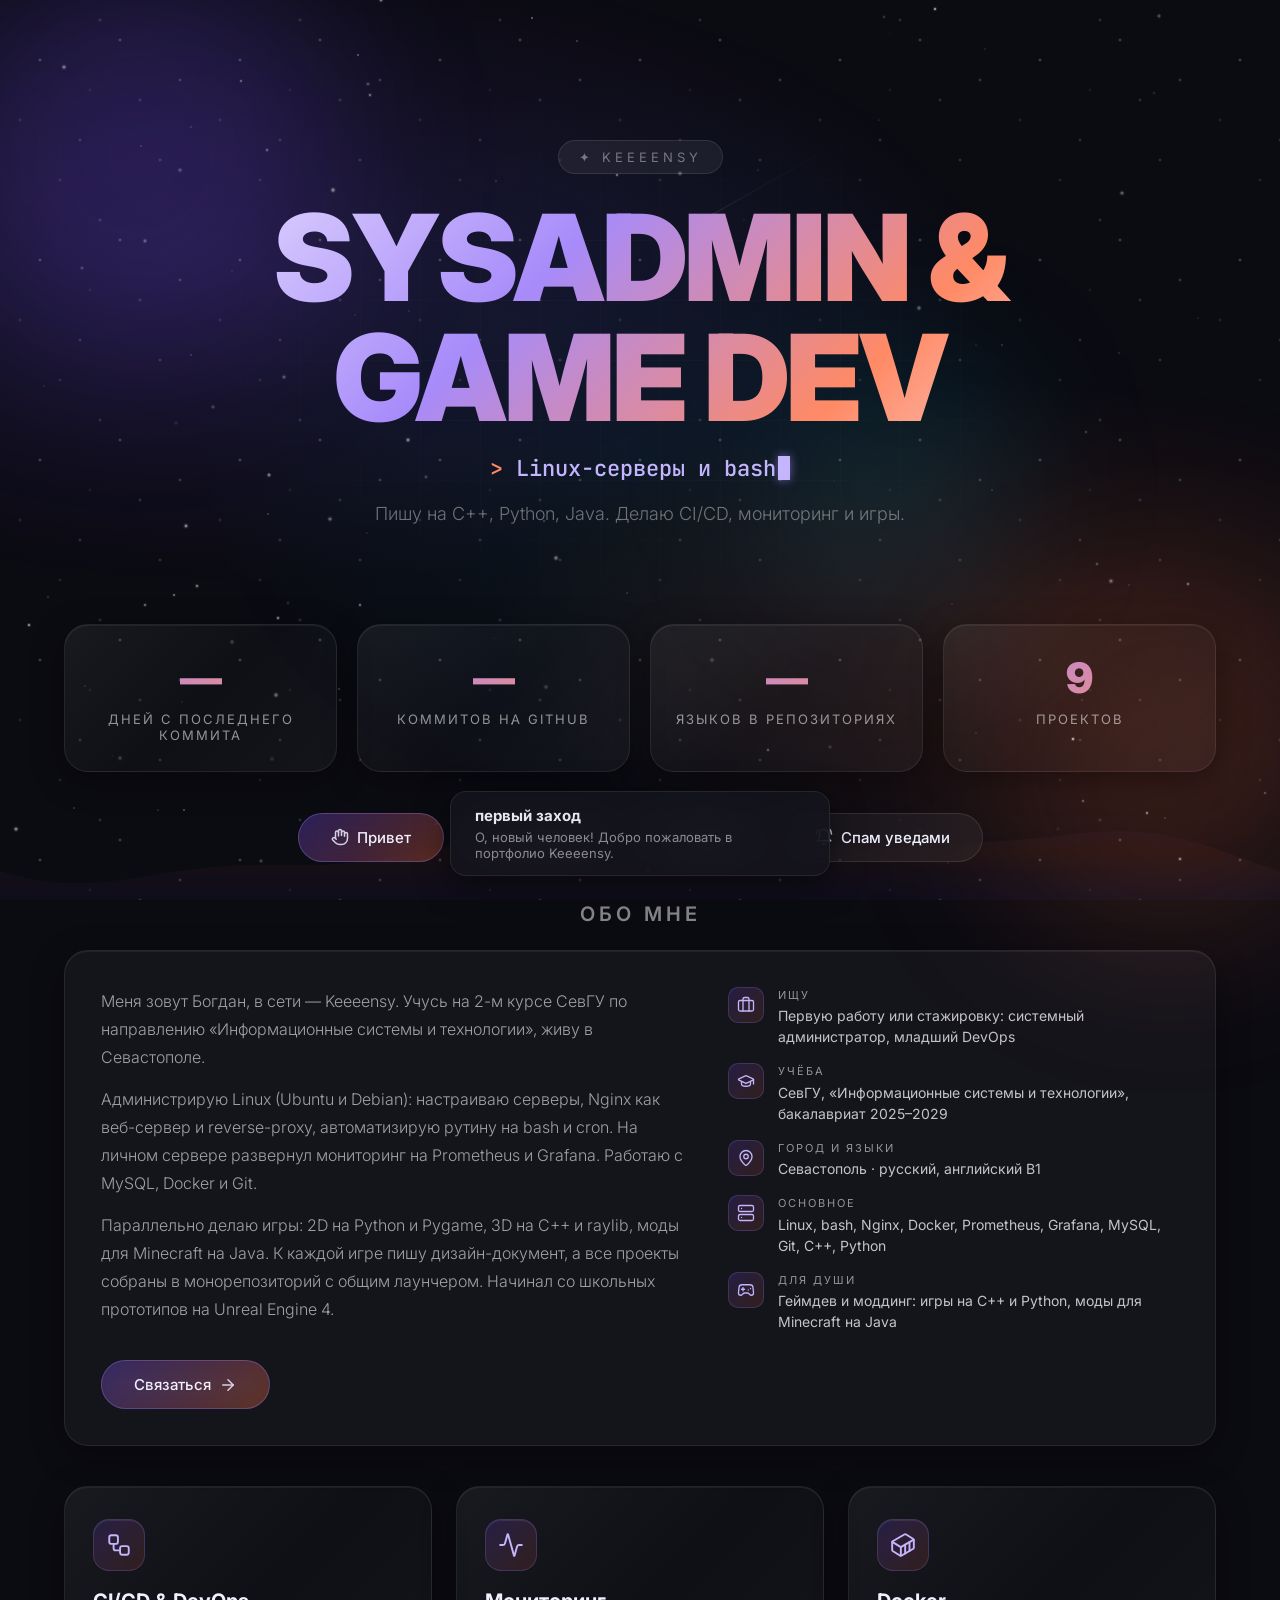
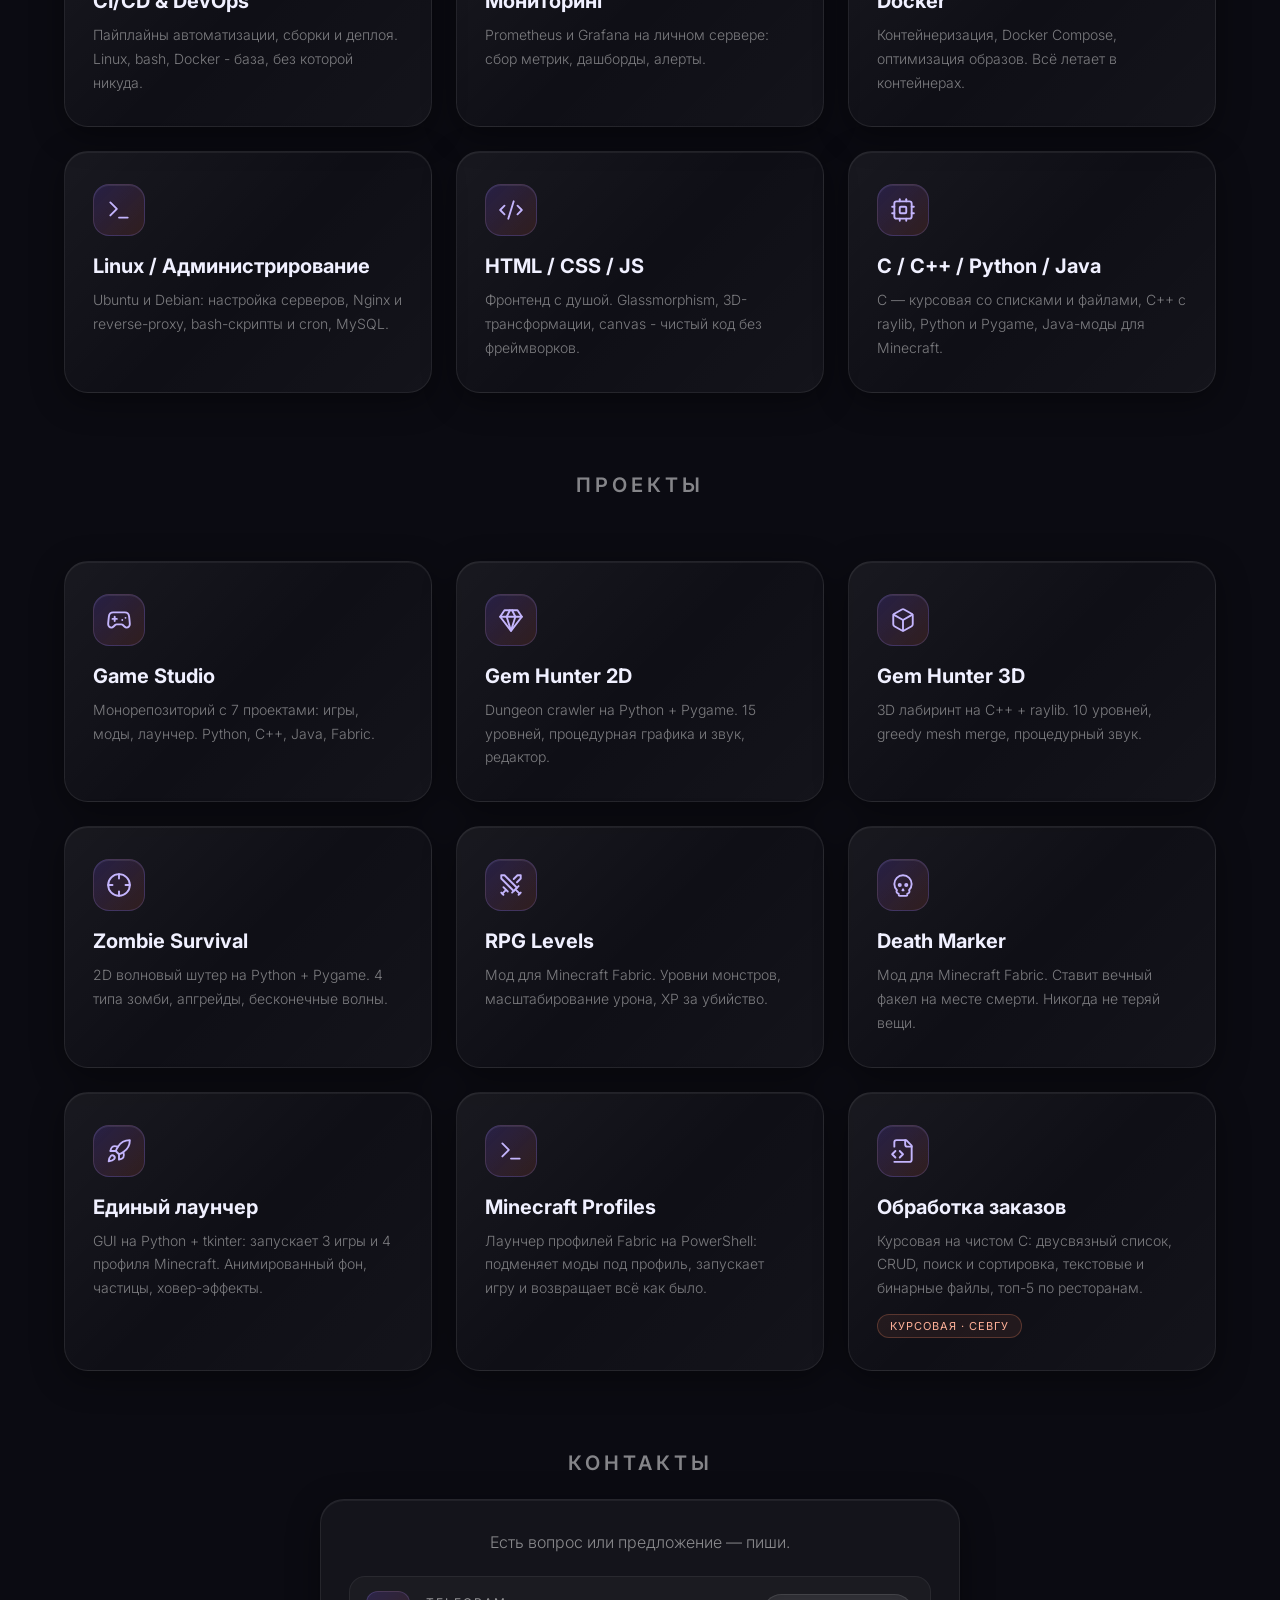
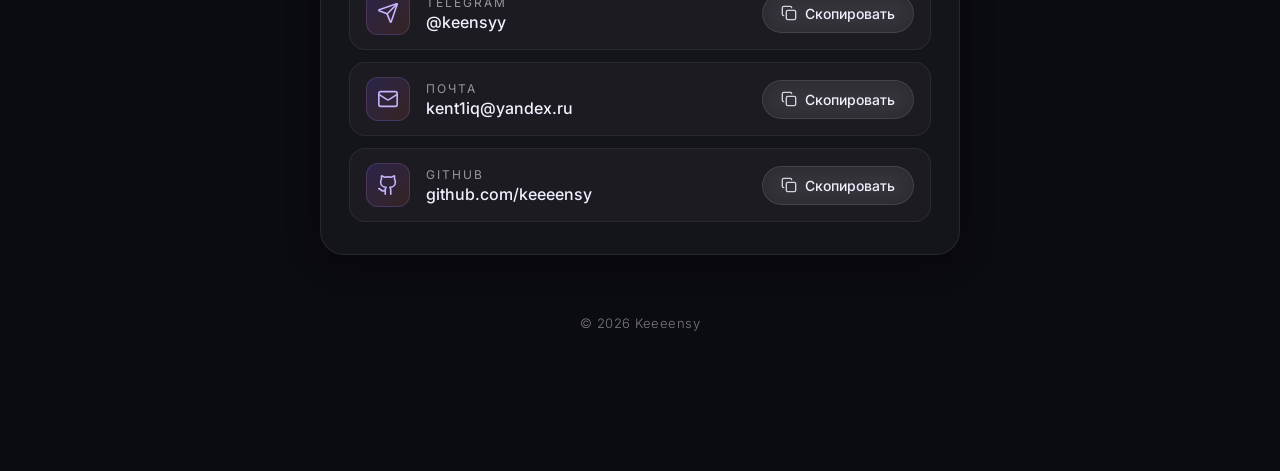
==== commit a81678c1: "Revert "Deploy 2026-10-18 14:57" This reverts commit a3142a8da1aaf920472d5dcfcfc86840f51c6192." ====
--- a/index.html
+++ b/index.html
@@ -1 +1 @@
-<!DOCTYPE html><html lang="ru"><head><meta charset="UTF-8"><meta name="viewport" content="width=device-width,initial-scale=1"><title>Keeeensy — Sysadmin &amp; Game Dev</title><meta name="description" content="Богдан (Keeeensy) — студент СевГУ, начинающий сисадмин и геймдев. Linux, Nginx, Docker, Prometheus + Grafana; игры на C++ и Python, моды для Minecraft."><meta name="theme-color" content="#0b0b12"><link rel="icon" href="favicon.svg" type="image/svg+xml"><link rel="canonical" href="https://keeeensy.github.io/"><meta property="og:type" content="website"><meta property="og:url" content="https://keeeensy.github.io/"><meta property="og:title" content="Keeeensy — Sysadmin &amp; Game Dev"><meta property="og:description" content="Богдан (Keeeensy) — студент СевГУ, начинающий сисадмин и геймдев. Linux, Nginx, Docker, Prometheus + Grafana; игры на C++ и Python, моды для Minecraft."><meta property="og:locale" content="ru_RU"><meta property="og:image" content="https://keeeensy.github.io/og-image.png"><meta property="og:image:width" content="1200"><meta property="og:image:height" content="630"><meta property="og:image:alt" content="Keeeensy — Sysadmin &amp; Game Dev"><meta name="twitter:card" content="summary_large_image"><link rel="preconnect" href="https://fonts.googleapis.com"><link rel="preconnect" href="https://fonts.gstatic.com" crossorigin><link rel="stylesheet" href="https://fonts.googleapis.com/css2?family=Inter:wght@300;400;600;700;900&family=JetBrains+Mono:wght@400;500&display=swap" media="print" onload='this.media="all"'><noscript><link rel="stylesheet" href="https://fonts.googleapis.com/css2?family=Inter:wght@300;400;600;700;900&family=JetBrains+Mono:wght@400;500&display=swap"></noscript><link rel="stylesheet" href="style.css"></head><body><div class="orb orb-1"></div><div class="orb orb-2"></div><div class="orb orb-3"></div><div class="grid-bg"></div><div class="bg"></div><canvas id="waveCanvas"></canvas><canvas id="starsCanvas"></canvas><canvas id="meteorCanvas"></canvas><div class="toast-container" id="toastContainer"></div><div class="easter-egg-window" id="eggWindow"><h2 id="eggTitle">СЕКРЕТКА</h2><p id="eggBody">Ты нашёл пасхалку.</p><button class="btn" onclick="closeEgg()">Закрыть</button></div><div class="container"><header class="reveal"><div class="badge"><span class="badge-star">✦</span> Keeeensy</div><h1>SYSADMIN &amp;<br>GAME DEV</h1><div class="typer"><span class="sr-only">Стек: Linux-серверы и bash, Nginx и reverse-proxy, Docker и Docker Compose, CI/CD пайплайны, Prometheus + Grafana, C++ · raylib · 3D, Python · Pygame, Java · моды на Fabric.</span><span class="typer-prompt" aria-hidden="true">&gt;</span> <span id="typerText" aria-hidden="true"></span><span class="typer-cursor" aria-hidden="true"></span></div><p>Пишу на C++, Python, Java. Делаю CI/CD, мониторинг и игры.</p></header><div class="stats reveal"><div class="glass stat-card" data-tilt><div class="number" id="ghLastCommit">0</div><div class="label" id="ghLastCommitLabel">дней с последнего коммита</div></div><div class="glass stat-card" data-tilt><div class="number" id="ghCommits">0</div><div class="label">коммитов на GitHub</div></div><div class="glass stat-card" data-tilt><div class="number" id="ghLangs">0</div><div class="label">языков в репозиториях</div></div><div class="glass stat-card" data-tilt><div class="number" id="projectCount" data-count="9">0</div><div class="label">проектов</div></div></div><div class="actions reveal"><button class="btn btn-primary" onclick="randomToast()"><svg aria-hidden="true" xmlns="http://www.w3.org/2000/svg" viewBox="0 0 24 24" fill="none" stroke="currentColor" stroke-width="2" stroke-linecap="round" stroke-linejoin="round"><path d="M18 11V6a2 2 0 0 0-2-2a2 2 0 0 0-2 2"/><path d="M14 10V4a2 2 0 0 0-2-2a2 2 0 0 0-2 2v2"/><path d="M10 10.5V6a2 2 0 0 0-2-2a2 2 0 0 0-2 2v8"/><path d="M18 8a2 2 0 1 1 4 0v6a8 8 0 0 1-8 8h-2c-2.8 0-4.5-.86-5.99-2.34l-3.6-3.6a2 2 0 0 1 2.83-2.82L7 15"/></svg> Привет</button> <button class="btn" onclick="showEggHint()"><svg aria-hidden="true" xmlns="http://www.w3.org/2000/svg" viewBox="0 0 24 24" fill="none" stroke="currentColor" stroke-width="2" stroke-linecap="round" stroke-linejoin="round"><path d="M9.937 15.5A2 2 0 0 0 8.5 14.063l-6.135-1.582a.5.5 0 0 1 0-.962L8.5 9.936A2 2 0 0 0 9.937 8.5l1.582-6.135a.5.5 0 0 1 .963 0L14.063 8.5A2 2 0 0 0 15.5 9.937l6.135 1.581a.5.5 0 0 1 0 .964L15.5 14.063a2 2 0 0 0-1.437 1.437l-1.582 6.135a.5.5 0 0 1-.963 0z"/><path d="M20 3v4"/><path d="M22 5h-4"/><path d="M4 17v2"/><path d="M5 18H3"/></svg> Пасхалка</button> <a class="btn" href="https://github.com/keeeensy" target="_blank" rel="noopener"><svg aria-hidden="true" xmlns="http://www.w3.org/2000/svg" viewBox="0 0 24 24" fill="none" stroke="currentColor" stroke-width="2" stroke-linecap="round" stroke-linejoin="round"><path d="M15 22v-4a4.8 4.8 0 0 0-1-3.5c3 0 6-2 6-5.5.08-1.25-.27-2.48-1-3.5.28-1.15.28-2.35 0-3.5 0 0-1 0-3 1.5-2.64-.5-5.36-.5-8 0C6 2 5 2 5 2c-.3 1.15-.3 2.35 0 3.5A5.403 5.403 0 0 0 4 9c0 3.5 3 5.5 6 5.5-.39.49-.68 1.05-.85 1.65-.17.6-.22 1.23-.15 1.85v4"/><path d="M9 18c-4.51 2-5-2-7-2"/></svg> GitHub</a> <button class="btn" onclick="spamToasts()"><svg aria-hidden="true" xmlns="http://www.w3.org/2000/svg" viewBox="0 0 24 24" fill="none" stroke="currentColor" stroke-width="2" stroke-linecap="round" stroke-linejoin="round"><path d="M6 8a6 6 0 0 1 12 0c0 7 3 9 3 9H3s3-2 3-9"/><path d="M10.3 21a1.94 1.94 0 0 0 3.4 0"/><path d="M4 2C2.8 3.7 2 5.7 2 8"/><path d="M22 8c0-2.3-.8-4.3-2-6"/></svg> Спам уведами</button></div><section class="reveal section" id="about"><h2 class="section-title">обо мне</h2><div class="glass about-card"><div class="about-text"><p>Меня зовут Богдан, в сети — Keeeensy. Учусь на 2-м курсе СевГУ по направлению «Информационные системы и технологии», живу в Севастополе.</p><p>Администрирую Linux (Ubuntu и Debian): настраиваю серверы, Nginx как веб-сервер и reverse-proxy, автоматизирую рутину на bash и cron. На личном сервере развернул мониторинг на Prometheus и Grafana. Работаю с MySQL, Docker и Git.</p><p>Параллельно делаю игры: 2D на Python и Pygame, 3D на C++ и raylib, моды для Minecraft на Java. К каждой игре пишу дизайн-документ, а все проекты собраны в монорепозиторий с общим лаунчером. Начинал со школьных прототипов на Unreal Engine 4.</p></div><ul class="about-facts"><li><span class="about-fact-icon"><svg aria-hidden="true" xmlns="http://www.w3.org/2000/svg" viewBox="0 0 24 24" fill="none" stroke="currentColor" stroke-width="2" stroke-linecap="round" stroke-linejoin="round"><path d="M16 20V4a2 2 0 0 0-2-2h-4a2 2 0 0 0-2 2v16"/><rect width="20" height="14" x="2" y="6" rx="2"/></svg></span><div><div class="about-fact-label">Ищу</div>Первую работу или стажировку: системный администратор, младший DevOps</div></li><li><span class="about-fact-icon"><svg aria-hidden="true" xmlns="http://www.w3.org/2000/svg" viewBox="0 0 24 24" fill="none" stroke="currentColor" stroke-width="2" stroke-linecap="round" stroke-linejoin="round"><path d="M21.42 10.922a1 1 0 0 0-.019-1.838L12.83 5.18a2 2 0 0 0-1.66 0L2.6 9.08a1 1 0 0 0 0 1.832l8.57 3.908a2 2 0 0 0 1.66 0z"/><path d="M22 10v6"/><path d="M6 12.5V16a6 3 0 0 0 12 0v-3.5"/></svg></span><div><div class="about-fact-label">Учёба</div>СевГУ, «Информационные системы и технологии», бакалавриат 2025–2029</div></li><li><span class="about-fact-icon"><svg aria-hidden="true" xmlns="http://www.w3.org/2000/svg" viewBox="0 0 24 24" fill="none" stroke="currentColor" stroke-width="2" stroke-linecap="round" stroke-linejoin="round"><path d="M20 10c0 4.993-5.539 10.193-7.399 11.799a1 1 0 0 1-1.202 0C9.539 20.193 4 14.993 4 10a8 8 0 0 1 16 0"/><circle cx="12" cy="10" r="3"/></svg></span><div><div class="about-fact-label">Город и языки</div>Севастополь · русский, английский B1</div></li><li><span class="about-fact-icon"><svg aria-hidden="true" xmlns="http://www.w3.org/2000/svg" viewBox="0 0 24 24" fill="none" stroke="currentColor" stroke-width="2" stroke-linecap="round" stroke-linejoin="round"><rect width="20" height="8" x="2" y="2" rx="2" ry="2"/><rect width="20" height="8" x="2" y="14" rx="2" ry="2"/><line x1="6" x2="6.01" y1="6" y2="6"/><line x1="6" x2="6.01" y1="18" y2="18"/></svg></span><div><div class="about-fact-label">Основное</div>Linux, bash, Nginx, Docker, Prometheus, Grafana, MySQL, Git, C++, Python</div></li><li><span class="about-fact-icon"><svg aria-hidden="true" xmlns="http://www.w3.org/2000/svg" viewBox="0 0 24 24" fill="none" stroke="currentColor" stroke-width="2" stroke-linecap="round" stroke-linejoin="round"><line x1="6" x2="10" y1="11" y2="11"/><line x1="8" x2="8" y1="9" y2="13"/><line x1="15" x2="15.01" y1="12" y2="12"/><line x1="18" x2="18.01" y1="10" y2="10"/><path d="M17.32 5H6.68a4 4 0 0 0-3.978 3.59c-.006.052-.01.101-.017.152C2.604 9.416 2 14.456 2 16a3 3 0 0 0 3 3c1 0 1.5-.5 2-1l1.414-1.414A2 2 0 0 1 9.828 16h4.344a2 2 0 0 1 1.414.586L17 18c.5.5 1 1 2 1a3 3 0 0 0 3-3c0-1.545-.604-6.584-.685-7.258-.007-.05-.011-.1-.017-.151A4 4 0 0 0 17.32 5z"/></svg></span><div><div class="about-fact-label">Для души</div>Геймдев и моддинг: игры на C++ и Python, моды для Minecraft на Java</div></li></ul><a class="btn btn-primary about-cta" href="#contacts">Связаться <svg aria-hidden="true" xmlns="http://www.w3.org/2000/svg" viewBox="0 0 24 24" fill="none" stroke="currentColor" stroke-width="2" stroke-linecap="round" stroke-linejoin="round"><path d="M5 12h14"/><path d="m12 5 7 7-7 7"/></svg></a></div></section><div class="cards-grid reveal"><div class="glass card" data-tilt><div class="card-glow"></div><span class="icon"><svg aria-hidden="true" xmlns="http://www.w3.org/2000/svg" viewBox="0 0 24 24" fill="none" stroke="currentColor" stroke-width="2" stroke-linecap="round" stroke-linejoin="round"><rect width="8" height="8" x="3" y="3" rx="2"/><path d="M7 11v4a2 2 0 0 0 2 2h4"/><rect width="8" height="8" x="13" y="13" rx="2"/></svg></span><h3>CI/CD & DevOps</h3><p>Пайплайны автоматизации, сборки и деплоя. Linux, bash, Docker - база, без которой никуда.</p></div><div class="glass card" data-tilt><div class="card-glow"></div><span class="icon"><svg aria-hidden="true" xmlns="http://www.w3.org/2000/svg" viewBox="0 0 24 24" fill="none" stroke="currentColor" stroke-width="2" stroke-linecap="round" stroke-linejoin="round"><path d="M22 12h-2.48a2 2 0 0 0-1.93 1.46l-2.35 8.36a.25.25 0 0 1-.48 0L9.24 2.18a.25.25 0 0 0-.48 0l-2.35 8.36A2 2 0 0 1 4.49 12H2"/></svg></span><h3>Мониторинг</h3><p>Prometheus и Grafana на личном сервере: сбор метрик, дашборды, алерты.</p></div><div class="glass card" data-tilt><div class="card-glow"></div><span class="icon"><svg aria-hidden="true" xmlns="http://www.w3.org/2000/svg" viewBox="0 0 24 24" fill="none" stroke="currentColor" stroke-width="2" stroke-linecap="round" stroke-linejoin="round"><path d="M22 7.7c0-.6-.4-1.2-.8-1.5l-6.3-3.9a1.72 1.72 0 0 0-1.7 0l-10.3 6c-.5.2-.9.8-.9 1.4v6.6c0 .5.4 1.2.8 1.5l6.3 3.9a1.72 1.72 0 0 0 1.7 0l10.3-6c.5-.3.9-1 .9-1.5Z"/><path d="M10 21.9V14L2.1 9.1"/><path d="m10 14 11.9-6.9"/><path d="M14 19.8v-8.1"/><path d="M18 17.5V9.4"/></svg></span><h3>Docker</h3><p>Контейнеризация, Docker Compose, оптимизация образов. Всё летает в контейнерах.</p></div><div class="glass card" data-tilt><div class="card-glow"></div><span class="icon"><svg aria-hidden="true" xmlns="http://www.w3.org/2000/svg" viewBox="0 0 24 24" fill="none" stroke="currentColor" stroke-width="2" stroke-linecap="round" stroke-linejoin="round"><polyline points="4 17 10 11 4 5"/><line x1="12" x2="20" y1="19" y2="19"/></svg></span><h3>Linux / Администрирование</h3><p>Ubuntu и Debian: настройка серверов, Nginx и reverse-proxy, bash-скрипты и cron, MySQL.</p></div><div class="glass card" data-tilt><div class="card-glow"></div><span class="icon"><svg aria-hidden="true" xmlns="http://www.w3.org/2000/svg" viewBox="0 0 24 24" fill="none" stroke="currentColor" stroke-width="2" stroke-linecap="round" stroke-linejoin="round"><path d="m18 16 4-4-4-4"/><path d="m6 8-4 4 4 4"/><path d="m14.5 4-5 16"/></svg></span><h3>HTML / CSS / JS</h3><p>Фронтенд с душой. Glassmorphism, 3D-трансформации, canvas - чистый код без фреймворков.</p></div><div class="glass card" data-tilt><div class="card-glow"></div><span class="icon"><svg aria-hidden="true" xmlns="http://www.w3.org/2000/svg" viewBox="0 0 24 24" fill="none" stroke="currentColor" stroke-width="2" stroke-linecap="round" stroke-linejoin="round"><rect width="16" height="16" x="4" y="4" rx="2"/><rect width="6" height="6" x="9" y="9" rx="1"/><path d="M15 2v2"/><path d="M15 20v2"/><path d="M2 15h2"/><path d="M2 9h2"/><path d="M20 15h2"/><path d="M20 9h2"/><path d="M9 2v2"/><path d="M9 20v2"/></svg></span><h3>C / C++ / Python / Java</h3><p>C — курсовая со списками и файлами, C++ с raylib, Python и Pygame, Java-моды для Minecraft.</p></div></div><div class="reveal section"><h2 class="section-title">проекты</h2><a class="glass card card-featured" data-tilt href="https://github.com/keeeensy/keeeensy-game-studio" target="_blank" rel="noopener"><div class="card-glow"></div><img class="featured-cover" src="img/game-studio.webp" alt="Keeeensy Game Studio: 3 игры, 2 мода для Minecraft, единый лаунчер" width="1280" height="360" loading="lazy"><div class="featured-body"><div class="featured-text"><span class="card-label">Монорепозиторий</span><h3>Keeeensy Game Studio</h3><p>Все мои игры, моды и инструменты в одном репозитории. У каждого проекта свой README и дизайн-документ, а общий лаунчер запускает игры и профили Minecraft.</p><div class="chips"><span>Python</span><span>C++</span><span>Java</span><span>PowerShell</span></div></div><div class="featured-side"><div class="featured-stats"><div><b>3</b><span>игры</span></div><div><b>2</b><span>мода</span></div><div><b>2</b><span>лаунчера</span></div></div><span class="featured-cta">Открыть на GitHub <svg aria-hidden="true" xmlns="http://www.w3.org/2000/svg" viewBox="0 0 24 24" fill="none" stroke="currentColor" stroke-width="2" stroke-linecap="round" stroke-linejoin="round"><path d="M5 12h14"/><path d="m12 5 7 7-7 7"/></svg></span></div></div></a><div class="glass card card-showcase" data-tilt><div class="card-glow"></div><img class="showcase-cover" src="img/sahur-escape.webp" alt="Обложка игры «Скорость +1: Побег от Сахура»" width="800" height="470" loading="lazy"><div class="showcase-body"><span class="card-label card-label-new">Новое · Яндекс Игры</span><h3>Скорость +1: Побег от Сахура</h3><p>3D-аркада для Яндекс Игр: бежишь по трассе из гигантских клавиш, каждый шаг даёт +1 к скорости навсегда, а за тобой гонится Тунг Тунг Тунг Сахур.</p><ul class="showcase-points"><li>4 мира и бесконечные этапы со стенами, которые пробивает только скорость</li><li>16 брейнротов-питомцев: бегут следом и умножают скорость</li><li>Графика и звук генерируются кодом, вся игра весит около 175 КБ</li></ul><div class="chips"><span>JavaScript</span><span>Three.js</span><span>Yandex Games SDK</span></div></div></div><div class="cards-grid"><a class="glass card" data-tilt href="https://github.com/keeeensy/keeeensy-game-studio/tree/master/gem_hunter" target="_blank" rel="noopener"><div class="card-glow"></div><span class="icon"><svg aria-hidden="true" xmlns="http://www.w3.org/2000/svg" viewBox="0 0 24 24" fill="none" stroke="currentColor" stroke-width="2" stroke-linecap="round" stroke-linejoin="round"><path d="M6 3h12l4 6-10 13L2 9Z"/><path d="M11 3 8 9l4 13 4-13-3-6"/><path d="M2 9h20"/></svg></span><h3>Gem Hunter 2D</h3><p>Dungeon crawler на Python + Pygame. 15 уровней, процедурная графика и звук, редактор.</p></a><a class="glass card" data-tilt href="https://github.com/keeeensy/keeeensy-game-studio/tree/master/3d_maze" target="_blank" rel="noopener"><div class="card-glow"></div><span class="icon"><svg aria-hidden="true" xmlns="http://www.w3.org/2000/svg" viewBox="0 0 24 24" fill="none" stroke="currentColor" stroke-width="2" stroke-linecap="round" stroke-linejoin="round"><path d="M21 8a2 2 0 0 0-1-1.73l-7-4a2 2 0 0 0-2 0l-7 4A2 2 0 0 0 3 8v8a2 2 0 0 0 1 1.73l7 4a2 2 0 0 0 2 0l7-4A2 2 0 0 0 21 16Z"/><path d="m3.3 7 8.7 5 8.7-5"/><path d="M12 22V12"/></svg></span><h3>Gem Hunter 3D</h3><p>3D лабиринт на C++ + raylib. 10 уровней, greedy mesh merge, процедурный звук.</p></a><a class="glass card" data-tilt href="https://github.com/keeeensy/keeeensy-game-studio/tree/master/zombie_survival" target="_blank" rel="noopener"><div class="card-glow"></div><span class="icon"><svg aria-hidden="true" xmlns="http://www.w3.org/2000/svg" viewBox="0 0 24 24" fill="none" stroke="currentColor" stroke-width="2" stroke-linecap="round" stroke-linejoin="round"><circle cx="12" cy="12" r="10"/><line x1="22" x2="18" y1="12" y2="12"/><line x1="6" x2="2" y1="12" y2="12"/><line x1="12" x2="12" y1="6" y2="2"/><line x1="12" x2="12" y1="22" y2="18"/></svg></span><h3>Zombie Survival</h3><p>2D волновый шутер на Python + Pygame. 4 типа зомби, апгрейды, бесконечные волны.</p></a><a class="glass card" data-tilt href="https://github.com/keeeensy/keeeensy-game-studio/tree/master/rpg_levels_mod" target="_blank" rel="noopener"><div class="card-glow"></div><span class="icon"><svg aria-hidden="true" xmlns="http://www.w3.org/2000/svg" viewBox="0 0 24 24" fill="none" stroke="currentColor" stroke-width="2" stroke-linecap="round" stroke-linejoin="round"><polyline points="14.5 17.5 3 6 3 3 6 3 17.5 14.5"/><line x1="13" x2="19" y1="19" y2="13"/><line x1="16" x2="20" y1="16" y2="20"/><line x1="19" x2="21" y1="21" y2="19"/><polyline points="14.5 6.5 18 3 21 3 21 6 17.5 9.5"/><line x1="5" x2="9" y1="14" y2="18"/><line x1="7" x2="4" y1="17" y2="20"/><line x1="3" x2="5" y1="19" y2="21"/></svg></span><h3>RPG Levels</h3><p>Мод для Minecraft Fabric. Уровни монстров, масштабирование урона, XP за убийство.</p></a><a class="glass card" data-tilt href="https://github.com/keeeensy/keeeensy-game-studio/tree/master/death_marker_mod" target="_blank" rel="noopener"><div class="card-glow"></div><span class="icon"><svg aria-hidden="true" xmlns="http://www.w3.org/2000/svg" viewBox="0 0 24 24" fill="none" stroke="currentColor" stroke-width="2" stroke-linecap="round" stroke-linejoin="round"><path d="m12.5 17-.5-1-.5 1h1z"/><path d="M15 22a1 1 0 0 0 1-1v-1a2 2 0 0 0 1.56-3.25 8 8 0 1 0-11.12 0A2 2 0 0 0 8 20v1a1 1 0 0 0 1 1z"/><circle cx="15" cy="12" r="1"/><circle cx="9" cy="12" r="1"/></svg></span><h3>Death Marker</h3><p>Мод для Minecraft Fabric. Ставит вечный факел на месте смерти. Никогда не теряй вещи.</p></a><a class="glass card" data-tilt href="https://github.com/keeeensy/keeeensy-game-studio/blob/master/launcher.pyw" target="_blank" rel="noopener"><div class="card-glow"></div><span class="icon"><svg aria-hidden="true" xmlns="http://www.w3.org/2000/svg" viewBox="0 0 24 24" fill="none" stroke="currentColor" stroke-width="2" stroke-linecap="round" stroke-linejoin="round"><path d="M4.5 16.5c-1.5 1.26-2 5-2 5s3.74-.5 5-2c.71-.84.7-2.13-.09-2.91a2.18 2.18 0 0 0-2.91-.09z"/><path d="m12 15-3-3a22 22 0 0 1 2-3.95A12.88 12.88 0 0 1 22 2c0 2.72-.78 7.5-6 11a22.35 22.35 0 0 1-4 2z"/><path d="M9 12H4s.55-3.03 2-4c1.62-1.08 5 0 5 0"/><path d="M12 15v5s3.03-.55 4-2c1.08-1.62 0-5 0-5"/></svg></span><h3>Единый лаунчер</h3><p>GUI на Python + tkinter: запускает 3 игры и 4 профиля Minecraft. Анимированный фон, частицы, ховер-эффекты.</p></a><a class="glass card" data-tilt href="https://github.com/keeeensy/keeeensy-game-studio/tree/master/minecraft_profiles" target="_blank" rel="noopener"><div class="card-glow"></div><span class="icon"><svg aria-hidden="true" xmlns="http://www.w3.org/2000/svg" viewBox="0 0 24 24" fill="none" stroke="currentColor" stroke-width="2" stroke-linecap="round" stroke-linejoin="round"><polyline points="4 17 10 11 4 5"/><line x1="12" x2="20" y1="19" y2="19"/></svg></span><h3>Minecraft Profiles</h3><p>Лаунчер профилей Fabric на PowerShell: подменяет моды под профиль, запускает игру и возвращает всё как было.</p></a><a class="glass card" data-tilt href="https://github.com/keeeensy/delivery-orders-c" target="_blank" rel="noopener"><div class="card-glow"></div><span class="icon"><svg aria-hidden="true" xmlns="http://www.w3.org/2000/svg" viewBox="0 0 24 24" fill="none" stroke="currentColor" stroke-width="2" stroke-linecap="round" stroke-linejoin="round"><path d="M4 22h14a2 2 0 0 0 2-2V7l-5-5H6a2 2 0 0 0-2 2v4"/><path d="M14 2v4a2 2 0 0 0 2 2h4"/><path d="m5 12-3 3 3 3"/><path d="m9 18 3-3-3-3"/></svg></span><h3>Обработка заказов</h3><p>Курсовая на чистом C: двусвязный список, CRUD, поиск и сортировка, текстовые и бинарные файлы, топ-5 по ресторанам.</p><span class="card-tag">курсовая · СевГУ</span></a></div></div><section class="reveal section" id="contacts"><h2 class="section-title">контакты</h2><div class="glass contact-card"><p class="contact-lead">Есть вопрос или предложение — пиши.</p><ul class="contact-list"><li class="contact-item"><span class="contact-icon"><svg aria-hidden="true" xmlns="http://www.w3.org/2000/svg" viewBox="0 0 24 24" fill="none" stroke="currentColor" stroke-width="2" stroke-linecap="round" stroke-linejoin="round"><path d="M14.536 21.686a.5.5 0 0 0 .937-.024l6.5-19a.496.496 0 0 0-.635-.635l-19 6.5a.5.5 0 0 0-.024.937l7.93 3.18a2 2 0 0 1 1.112 1.11z"/><path d="m21.854 2.147-10.94 10.939"/></svg></span><div class="contact-info"><div class="contact-label">Telegram</div><a href="https://t.me/keensyy" target="_blank" rel="noopener">@keensyy</a></div><button class="btn btn-small" data-copy="https://t.me/keensyy" aria-label="Скопировать ссылку на Telegram"><svg aria-hidden="true" xmlns="http://www.w3.org/2000/svg" viewBox="0 0 24 24" fill="none" stroke="currentColor" stroke-width="2" stroke-linecap="round" stroke-linejoin="round"><rect width="14" height="14" x="8" y="8" rx="2" ry="2"/><path d="M4 16c-1.1 0-2-.9-2-2V4c0-1.1.9-2 2-2h10c1.1 0 2 .9 2 2"/></svg> Скопировать</button></li><li class="contact-item"><span class="contact-icon"><svg aria-hidden="true" xmlns="http://www.w3.org/2000/svg" viewBox="0 0 24 24" fill="none" stroke="currentColor" stroke-width="2" stroke-linecap="round" stroke-linejoin="round"><rect width="20" height="16" x="2" y="4" rx="2"/><path d="m22 7-8.97 5.7a1.94 1.94 0 0 1-2.06 0L2 7"/></svg></span><div class="contact-info"><div class="contact-label">Почта</div><a href="mailto:kent1iq@yandex.ru">kent1iq@yandex.ru</a></div><button class="btn btn-small" data-copy="kent1iq@yandex.ru" aria-label="Скопировать email"><svg aria-hidden="true" xmlns="http://www.w3.org/2000/svg" viewBox="0 0 24 24" fill="none" stroke="currentColor" stroke-width="2" stroke-linecap="round" stroke-linejoin="round"><rect width="14" height="14" x="8" y="8" rx="2" ry="2"/><path d="M4 16c-1.1 0-2-.9-2-2V4c0-1.1.9-2 2-2h10c1.1 0 2 .9 2 2"/></svg> Скопировать</button></li><li class="contact-item"><span class="contact-icon"><svg aria-hidden="true" xmlns="http://www.w3.org/2000/svg" viewBox="0 0 24 24" fill="none" stroke="currentColor" stroke-width="2" stroke-linecap="round" stroke-linejoin="round"><path d="M15 22v-4a4.8 4.8 0 0 0-1-3.5c3 0 6-2 6-5.5.08-1.25-.27-2.48-1-3.5.28-1.15.28-2.35 0-3.5 0 0-1 0-3 1.5-2.64-.5-5.36-.5-8 0C6 2 5 2 5 2c-.3 1.15-.3 2.35 0 3.5A5.403 5.403 0 0 0 4 9c0 3.5 3 5.5 6 5.5-.39.49-.68 1.05-.85 1.65-.17.6-.22 1.23-.15 1.85v4"/><path d="M9 18c-4.51 2-5-2-7-2"/></svg></span><div class="contact-info"><div class="contact-label">GitHub</div><a href="https://github.com/keeeensy" target="_blank" rel="noopener">github.com/keeeensy</a></div><button class="btn btn-small" data-copy="https://github.com/keeeensy" aria-label="Скопировать ссылку на GitHub"><svg aria-hidden="true" xmlns="http://www.w3.org/2000/svg" viewBox="0 0 24 24" fill="none" stroke="currentColor" stroke-width="2" stroke-linecap="round" stroke-linejoin="round"><rect width="14" height="14" x="8" y="8" rx="2" ry="2"/><path d="M4 16c-1.1 0-2-.9-2-2V4c0-1.1.9-2 2-2h10c1.1 0 2 .9 2 2"/></svg> Скопировать</button></li></ul></div></section><footer class="reveal">© 2026 Keeeensy</footer></div><script src="script.js"></script></body></html>+<!DOCTYPE html><html lang="ru"><head><meta charset="UTF-8"><meta name="viewport" content="width=device-width,initial-scale=1"><title>Keeeensy — Sysadmin &amp; Game Dev</title><meta name="description" content="Богдан (Keeeensy) — студент СевГУ, начинающий сисадмин и геймдев. Linux, Nginx, Docker, Prometheus + Grafana; игры на C++ и Python, моды для Minecraft."><meta name="theme-color" content="#0b0b12"><link rel="icon" href="favicon.svg" type="image/svg+xml"><link rel="canonical" href="https://keeeensy.github.io/"><meta property="og:type" content="website"><meta property="og:url" content="https://keeeensy.github.io/"><meta property="og:title" content="Keeeensy — Sysadmin &amp; Game Dev"><meta property="og:description" content="Богдан (Keeeensy) — студент СевГУ, начинающий сисадмин и геймдев. Linux, Nginx, Docker, Prometheus + Grafana; игры на C++ и Python, моды для Minecraft."><meta property="og:locale" content="ru_RU"><meta property="og:image" content="https://keeeensy.github.io/og-image.png"><meta property="og:image:width" content="1200"><meta property="og:image:height" content="630"><meta property="og:image:alt" content="Keeeensy — Sysadmin &amp; Game Dev"><meta name="twitter:card" content="summary_large_image"><link rel="preconnect" href="https://fonts.googleapis.com"><link rel="preconnect" href="https://fonts.gstatic.com" crossorigin><link rel="stylesheet" href="https://fonts.googleapis.com/css2?family=Inter:wght@300;400;600;700;900&family=JetBrains+Mono:wght@400;500&display=swap" media="print" onload='this.media="all"'><noscript><link rel="stylesheet" href="https://fonts.googleapis.com/css2?family=Inter:wght@300;400;600;700;900&family=JetBrains+Mono:wght@400;500&display=swap"></noscript><link rel="stylesheet" href="style.css"></head><body><div class="orb orb-1"></div><div class="orb orb-2"></div><div class="orb orb-3"></div><div class="grid-bg"></div><div class="bg"></div><canvas id="waveCanvas"></canvas><canvas id="starsCanvas"></canvas><canvas id="meteorCanvas"></canvas><div class="toast-container" id="toastContainer"></div><div class="easter-egg-window" id="eggWindow"><h2 id="eggTitle">СЕКРЕТКА</h2><p id="eggBody">Ты нашёл пасхалку.</p><button class="btn" onclick="closeEgg()">Закрыть</button></div><div class="container"><header class="reveal"><div class="badge"><span class="badge-star">✦</span> Keeeensy</div><h1>SYSADMIN &amp;<br>GAME DEV</h1><div class="typer"><span class="sr-only">Стек: Linux-серверы и bash, Nginx и reverse-proxy, Docker и Docker Compose, CI/CD пайплайны, Prometheus + Grafana, C++ · raylib · 3D, Python · Pygame, Java · моды на Fabric.</span><span class="typer-prompt" aria-hidden="true">&gt;</span> <span id="typerText" aria-hidden="true"></span><span class="typer-cursor" aria-hidden="true"></span></div><p>Пишу на C++, Python, Java. Делаю CI/CD, мониторинг и игры.</p></header><div class="stats reveal"><div class="glass stat-card" data-tilt><div class="number" id="ghLastCommit">0</div><div class="label" id="ghLastCommitLabel">дней с последнего коммита</div></div><div class="glass stat-card" data-tilt><div class="number" id="ghCommits">0</div><div class="label">коммитов на GitHub</div></div><div class="glass stat-card" data-tilt><div class="number" id="ghLangs">0</div><div class="label">языков в репозиториях</div></div><div class="glass stat-card" data-tilt><div class="number" id="projectCount" data-count="9">0</div><div class="label">проектов</div></div></div><div class="actions reveal"><button class="btn btn-primary" onclick="randomToast()"><svg aria-hidden="true" xmlns="http://www.w3.org/2000/svg" viewBox="0 0 24 24" fill="none" stroke="currentColor" stroke-width="2" stroke-linecap="round" stroke-linejoin="round"><path d="M18 11V6a2 2 0 0 0-2-2a2 2 0 0 0-2 2"/><path d="M14 10V4a2 2 0 0 0-2-2a2 2 0 0 0-2 2v2"/><path d="M10 10.5V6a2 2 0 0 0-2-2a2 2 0 0 0-2 2v8"/><path d="M18 8a2 2 0 1 1 4 0v6a8 8 0 0 1-8 8h-2c-2.8 0-4.5-.86-5.99-2.34l-3.6-3.6a2 2 0 0 1 2.83-2.82L7 15"/></svg> Привет</button> <button class="btn" onclick="showEggHint()"><svg aria-hidden="true" xmlns="http://www.w3.org/2000/svg" viewBox="0 0 24 24" fill="none" stroke="currentColor" stroke-width="2" stroke-linecap="round" stroke-linejoin="round"><path d="M9.937 15.5A2 2 0 0 0 8.5 14.063l-6.135-1.582a.5.5 0 0 1 0-.962L8.5 9.936A2 2 0 0 0 9.937 8.5l1.582-6.135a.5.5 0 0 1 .963 0L14.063 8.5A2 2 0 0 0 15.5 9.937l6.135 1.581a.5.5 0 0 1 0 .964L15.5 14.063a2 2 0 0 0-1.437 1.437l-1.582 6.135a.5.5 0 0 1-.963 0z"/><path d="M20 3v4"/><path d="M22 5h-4"/><path d="M4 17v2"/><path d="M5 18H3"/></svg> Пасхалка</button> <a class="btn" href="https://github.com/keeeensy" target="_blank" rel="noopener"><svg aria-hidden="true" xmlns="http://www.w3.org/2000/svg" viewBox="0 0 24 24" fill="none" stroke="currentColor" stroke-width="2" stroke-linecap="round" stroke-linejoin="round"><path d="M15 22v-4a4.8 4.8 0 0 0-1-3.5c3 0 6-2 6-5.5.08-1.25-.27-2.48-1-3.5.28-1.15.28-2.35 0-3.5 0 0-1 0-3 1.5-2.64-.5-5.36-.5-8 0C6 2 5 2 5 2c-.3 1.15-.3 2.35 0 3.5A5.403 5.403 0 0 0 4 9c0 3.5 3 5.5 6 5.5-.39.49-.68 1.05-.85 1.65-.17.6-.22 1.23-.15 1.85v4"/><path d="M9 18c-4.51 2-5-2-7-2"/></svg> GitHub</a> <button class="btn" onclick="spamToasts()"><svg aria-hidden="true" xmlns="http://www.w3.org/2000/svg" viewBox="0 0 24 24" fill="none" stroke="currentColor" stroke-width="2" stroke-linecap="round" stroke-linejoin="round"><path d="M6 8a6 6 0 0 1 12 0c0 7 3 9 3 9H3s3-2 3-9"/><path d="M10.3 21a1.94 1.94 0 0 0 3.4 0"/><path d="M4 2C2.8 3.7 2 5.7 2 8"/><path d="M22 8c0-2.3-.8-4.3-2-6"/></svg> Спам уведами</button></div><section class="reveal section" id="about"><h2 class="section-title">обо мне</h2><div class="glass about-card"><div class="about-text"><p>Меня зовут Богдан, в сети — Keeeensy. Учусь на 2-м курсе СевГУ по направлению «Информационные системы и технологии», живу в Севастополе.</p><p>Администрирую Linux (Ubuntu и Debian): настраиваю серверы, Nginx как веб-сервер и reverse-proxy, автоматизирую рутину на bash и cron. На личном сервере развернул мониторинг на Prometheus и Grafana. Работаю с MySQL, Docker и Git.</p><p>Параллельно делаю игры: 2D на Python и Pygame, 3D на C++ и raylib, моды для Minecraft на Java. К каждой игре пишу дизайн-документ, а все проекты собраны в монорепозиторий с общим лаунчером. Начинал со школьных прототипов на Unreal Engine 4.</p></div><ul class="about-facts"><li><span class="about-fact-icon"><svg aria-hidden="true" xmlns="http://www.w3.org/2000/svg" viewBox="0 0 24 24" fill="none" stroke="currentColor" stroke-width="2" stroke-linecap="round" stroke-linejoin="round"><path d="M16 20V4a2 2 0 0 0-2-2h-4a2 2 0 0 0-2 2v16"/><rect width="20" height="14" x="2" y="6" rx="2"/></svg></span><div><div class="about-fact-label">Ищу</div>Первую работу или стажировку: системный администратор, младший DevOps</div></li><li><span class="about-fact-icon"><svg aria-hidden="true" xmlns="http://www.w3.org/2000/svg" viewBox="0 0 24 24" fill="none" stroke="currentColor" stroke-width="2" stroke-linecap="round" stroke-linejoin="round"><path d="M21.42 10.922a1 1 0 0 0-.019-1.838L12.83 5.18a2 2 0 0 0-1.66 0L2.6 9.08a1 1 0 0 0 0 1.832l8.57 3.908a2 2 0 0 0 1.66 0z"/><path d="M22 10v6"/><path d="M6 12.5V16a6 3 0 0 0 12 0v-3.5"/></svg></span><div><div class="about-fact-label">Учёба</div>СевГУ, «Информационные системы и технологии», бакалавриат 2025–2029</div></li><li><span class="about-fact-icon"><svg aria-hidden="true" xmlns="http://www.w3.org/2000/svg" viewBox="0 0 24 24" fill="none" stroke="currentColor" stroke-width="2" stroke-linecap="round" stroke-linejoin="round"><path d="M20 10c0 4.993-5.539 10.193-7.399 11.799a1 1 0 0 1-1.202 0C9.539 20.193 4 14.993 4 10a8 8 0 0 1 16 0"/><circle cx="12" cy="10" r="3"/></svg></span><div><div class="about-fact-label">Город и языки</div>Севастополь · русский, английский B1</div></li><li><span class="about-fact-icon"><svg aria-hidden="true" xmlns="http://www.w3.org/2000/svg" viewBox="0 0 24 24" fill="none" stroke="currentColor" stroke-width="2" stroke-linecap="round" stroke-linejoin="round"><rect width="20" height="8" x="2" y="2" rx="2" ry="2"/><rect width="20" height="8" x="2" y="14" rx="2" ry="2"/><line x1="6" x2="6.01" y1="6" y2="6"/><line x1="6" x2="6.01" y1="18" y2="18"/></svg></span><div><div class="about-fact-label">Основное</div>Linux, bash, Nginx, Docker, Prometheus, Grafana, MySQL, Git, C++, Python</div></li><li><span class="about-fact-icon"><svg aria-hidden="true" xmlns="http://www.w3.org/2000/svg" viewBox="0 0 24 24" fill="none" stroke="currentColor" stroke-width="2" stroke-linecap="round" stroke-linejoin="round"><line x1="6" x2="10" y1="11" y2="11"/><line x1="8" x2="8" y1="9" y2="13"/><line x1="15" x2="15.01" y1="12" y2="12"/><line x1="18" x2="18.01" y1="10" y2="10"/><path d="M17.32 5H6.68a4 4 0 0 0-3.978 3.59c-.006.052-.01.101-.017.152C2.604 9.416 2 14.456 2 16a3 3 0 0 0 3 3c1 0 1.5-.5 2-1l1.414-1.414A2 2 0 0 1 9.828 16h4.344a2 2 0 0 1 1.414.586L17 18c.5.5 1 1 2 1a3 3 0 0 0 3-3c0-1.545-.604-6.584-.685-7.258-.007-.05-.011-.1-.017-.151A4 4 0 0 0 17.32 5z"/></svg></span><div><div class="about-fact-label">Для души</div>Геймдев и моддинг: игры на C++ и Python, моды для Minecraft на Java</div></li></ul><a class="btn btn-primary about-cta" href="#contacts">Связаться <svg aria-hidden="true" xmlns="http://www.w3.org/2000/svg" viewBox="0 0 24 24" fill="none" stroke="currentColor" stroke-width="2" stroke-linecap="round" stroke-linejoin="round"><path d="M5 12h14"/><path d="m12 5 7 7-7 7"/></svg></a></div></section><div class="cards-grid reveal"><div class="glass card" data-tilt><div class="card-glow"></div><span class="icon"><svg aria-hidden="true" xmlns="http://www.w3.org/2000/svg" viewBox="0 0 24 24" fill="none" stroke="currentColor" stroke-width="2" stroke-linecap="round" stroke-linejoin="round"><rect width="8" height="8" x="3" y="3" rx="2"/><path d="M7 11v4a2 2 0 0 0 2 2h4"/><rect width="8" height="8" x="13" y="13" rx="2"/></svg></span><h3>CI/CD & DevOps</h3><p>Пайплайны автоматизации, сборки и деплоя. Linux, bash, Docker - база, без которой никуда.</p></div><div class="glass card" data-tilt><div class="card-glow"></div><span class="icon"><svg aria-hidden="true" xmlns="http://www.w3.org/2000/svg" viewBox="0 0 24 24" fill="none" stroke="currentColor" stroke-width="2" stroke-linecap="round" stroke-linejoin="round"><path d="M22 12h-2.48a2 2 0 0 0-1.93 1.46l-2.35 8.36a.25.25 0 0 1-.48 0L9.24 2.18a.25.25 0 0 0-.48 0l-2.35 8.36A2 2 0 0 1 4.49 12H2"/></svg></span><h3>Мониторинг</h3><p>Prometheus и Grafana на личном сервере: сбор метрик, дашборды, алерты.</p></div><div class="glass card" data-tilt><div class="card-glow"></div><span class="icon"><svg aria-hidden="true" xmlns="http://www.w3.org/2000/svg" viewBox="0 0 24 24" fill="none" stroke="currentColor" stroke-width="2" stroke-linecap="round" stroke-linejoin="round"><path d="M22 7.7c0-.6-.4-1.2-.8-1.5l-6.3-3.9a1.72 1.72 0 0 0-1.7 0l-10.3 6c-.5.2-.9.8-.9 1.4v6.6c0 .5.4 1.2.8 1.5l6.3 3.9a1.72 1.72 0 0 0 1.7 0l10.3-6c.5-.3.9-1 .9-1.5Z"/><path d="M10 21.9V14L2.1 9.1"/><path d="m10 14 11.9-6.9"/><path d="M14 19.8v-8.1"/><path d="M18 17.5V9.4"/></svg></span><h3>Docker</h3><p>Контейнеризация, Docker Compose, оптимизация образов. Всё летает в контейнерах.</p></div><div class="glass card" data-tilt><div class="card-glow"></div><span class="icon"><svg aria-hidden="true" xmlns="http://www.w3.org/2000/svg" viewBox="0 0 24 24" fill="none" stroke="currentColor" stroke-width="2" stroke-linecap="round" stroke-linejoin="round"><polyline points="4 17 10 11 4 5"/><line x1="12" x2="20" y1="19" y2="19"/></svg></span><h3>Linux / Администрирование</h3><p>Ubuntu и Debian: настройка серверов, Nginx и reverse-proxy, bash-скрипты и cron, MySQL.</p></div><div class="glass card" data-tilt><div class="card-glow"></div><span class="icon"><svg aria-hidden="true" xmlns="http://www.w3.org/2000/svg" viewBox="0 0 24 24" fill="none" stroke="currentColor" stroke-width="2" stroke-linecap="round" stroke-linejoin="round"><path d="m18 16 4-4-4-4"/><path d="m6 8-4 4 4 4"/><path d="m14.5 4-5 16"/></svg></span><h3>HTML / CSS / JS</h3><p>Фронтенд с душой. Glassmorphism, 3D-трансформации, canvas - чистый код без фреймворков.</p></div><div class="glass card" data-tilt><div class="card-glow"></div><span class="icon"><svg aria-hidden="true" xmlns="http://www.w3.org/2000/svg" viewBox="0 0 24 24" fill="none" stroke="currentColor" stroke-width="2" stroke-linecap="round" stroke-linejoin="round"><rect width="16" height="16" x="4" y="4" rx="2"/><rect width="6" height="6" x="9" y="9" rx="1"/><path d="M15 2v2"/><path d="M15 20v2"/><path d="M2 15h2"/><path d="M2 9h2"/><path d="M20 15h2"/><path d="M20 9h2"/><path d="M9 2v2"/><path d="M9 20v2"/></svg></span><h3>C / C++ / Python / Java</h3><p>C — курсовая со списками и файлами, C++ с raylib, Python и Pygame, Java-моды для Minecraft.</p></div></div><div class="reveal section"><h2 class="section-title">проекты</h2><div class="cards-grid"><a class="glass card" data-tilt href="https://github.com/keeeensy/keeeensy-game-studio" target="_blank" rel="noopener"><div class="card-glow"></div><span class="icon"><svg aria-hidden="true" xmlns="http://www.w3.org/2000/svg" viewBox="0 0 24 24" fill="none" stroke="currentColor" stroke-width="2" stroke-linecap="round" stroke-linejoin="round"><line x1="6" x2="10" y1="11" y2="11"/><line x1="8" x2="8" y1="9" y2="13"/><line x1="15" x2="15.01" y1="12" y2="12"/><line x1="18" x2="18.01" y1="10" y2="10"/><path d="M17.32 5H6.68a4 4 0 0 0-3.978 3.59c-.006.052-.01.101-.017.152C2.604 9.416 2 14.456 2 16a3 3 0 0 0 3 3c1 0 1.5-.5 2-1l1.414-1.414A2 2 0 0 1 9.828 16h4.344a2 2 0 0 1 1.414.586L17 18c.5.5 1 1 2 1a3 3 0 0 0 3-3c0-1.545-.604-6.584-.685-7.258-.007-.05-.011-.1-.017-.151A4 4 0 0 0 17.32 5z"/></svg></span><h3>Game Studio</h3><p>Монорепозиторий с 7 проектами: игры, моды, лаунчер. Python, C++, Java, Fabric.</p></a><a class="glass card" data-tilt href="https://github.com/keeeensy/keeeensy-game-studio/tree/master/gem_hunter" target="_blank" rel="noopener"><div class="card-glow"></div><span class="icon"><svg aria-hidden="true" xmlns="http://www.w3.org/2000/svg" viewBox="0 0 24 24" fill="none" stroke="currentColor" stroke-width="2" stroke-linecap="round" stroke-linejoin="round"><path d="M6 3h12l4 6-10 13L2 9Z"/><path d="M11 3 8 9l4 13 4-13-3-6"/><path d="M2 9h20"/></svg></span><h3>Gem Hunter 2D</h3><p>Dungeon crawler на Python + Pygame. 15 уровней, процедурная графика и звук, редактор.</p></a><a class="glass card" data-tilt href="https://github.com/keeeensy/keeeensy-game-studio/tree/master/3d_maze" target="_blank" rel="noopener"><div class="card-glow"></div><span class="icon"><svg aria-hidden="true" xmlns="http://www.w3.org/2000/svg" viewBox="0 0 24 24" fill="none" stroke="currentColor" stroke-width="2" stroke-linecap="round" stroke-linejoin="round"><path d="M21 8a2 2 0 0 0-1-1.73l-7-4a2 2 0 0 0-2 0l-7 4A2 2 0 0 0 3 8v8a2 2 0 0 0 1 1.73l7 4a2 2 0 0 0 2 0l7-4A2 2 0 0 0 21 16Z"/><path d="m3.3 7 8.7 5 8.7-5"/><path d="M12 22V12"/></svg></span><h3>Gem Hunter 3D</h3><p>3D лабиринт на C++ + raylib. 10 уровней, greedy mesh merge, процедурный звук.</p></a><a class="glass card" data-tilt href="https://github.com/keeeensy/keeeensy-game-studio/tree/master/zombie_survival" target="_blank" rel="noopener"><div class="card-glow"></div><span class="icon"><svg aria-hidden="true" xmlns="http://www.w3.org/2000/svg" viewBox="0 0 24 24" fill="none" stroke="currentColor" stroke-width="2" stroke-linecap="round" stroke-linejoin="round"><circle cx="12" cy="12" r="10"/><line x1="22" x2="18" y1="12" y2="12"/><line x1="6" x2="2" y1="12" y2="12"/><line x1="12" x2="12" y1="6" y2="2"/><line x1="12" x2="12" y1="22" y2="18"/></svg></span><h3>Zombie Survival</h3><p>2D волновый шутер на Python + Pygame. 4 типа зомби, апгрейды, бесконечные волны.</p></a><a class="glass card" data-tilt href="https://github.com/keeeensy/keeeensy-game-studio/tree/master/rpg_levels_mod" target="_blank" rel="noopener"><div class="card-glow"></div><span class="icon"><svg aria-hidden="true" xmlns="http://www.w3.org/2000/svg" viewBox="0 0 24 24" fill="none" stroke="currentColor" stroke-width="2" stroke-linecap="round" stroke-linejoin="round"><polyline points="14.5 17.5 3 6 3 3 6 3 17.5 14.5"/><line x1="13" x2="19" y1="19" y2="13"/><line x1="16" x2="20" y1="16" y2="20"/><line x1="19" x2="21" y1="21" y2="19"/><polyline points="14.5 6.5 18 3 21 3 21 6 17.5 9.5"/><line x1="5" x2="9" y1="14" y2="18"/><line x1="7" x2="4" y1="17" y2="20"/><line x1="3" x2="5" y1="19" y2="21"/></svg></span><h3>RPG Levels</h3><p>Мод для Minecraft Fabric. Уровни монстров, масштабирование урона, XP за убийство.</p></a><a class="glass card" data-tilt href="https://github.com/keeeensy/keeeensy-game-studio/tree/master/death_marker_mod" target="_blank" rel="noopener"><div class="card-glow"></div><span class="icon"><svg aria-hidden="true" xmlns="http://www.w3.org/2000/svg" viewBox="0 0 24 24" fill="none" stroke="currentColor" stroke-width="2" stroke-linecap="round" stroke-linejoin="round"><path d="m12.5 17-.5-1-.5 1h1z"/><path d="M15 22a1 1 0 0 0 1-1v-1a2 2 0 0 0 1.56-3.25 8 8 0 1 0-11.12 0A2 2 0 0 0 8 20v1a1 1 0 0 0 1 1z"/><circle cx="15" cy="12" r="1"/><circle cx="9" cy="12" r="1"/></svg></span><h3>Death Marker</h3><p>Мод для Minecraft Fabric. Ставит вечный факел на месте смерти. Никогда не теряй вещи.</p></a><a class="glass card" data-tilt href="https://github.com/keeeensy/keeeensy-game-studio/blob/master/launcher.pyw" target="_blank" rel="noopener"><div class="card-glow"></div><span class="icon"><svg aria-hidden="true" xmlns="http://www.w3.org/2000/svg" viewBox="0 0 24 24" fill="none" stroke="currentColor" stroke-width="2" stroke-linecap="round" stroke-linejoin="round"><path d="M4.5 16.5c-1.5 1.26-2 5-2 5s3.74-.5 5-2c.71-.84.7-2.13-.09-2.91a2.18 2.18 0 0 0-2.91-.09z"/><path d="m12 15-3-3a22 22 0 0 1 2-3.95A12.88 12.88 0 0 1 22 2c0 2.72-.78 7.5-6 11a22.35 22.35 0 0 1-4 2z"/><path d="M9 12H4s.55-3.03 2-4c1.62-1.08 5 0 5 0"/><path d="M12 15v5s3.03-.55 4-2c1.08-1.62 0-5 0-5"/></svg></span><h3>Единый лаунчер</h3><p>GUI на Python + tkinter: запускает 3 игры и 4 профиля Minecraft. Анимированный фон, частицы, ховер-эффекты.</p></a><a class="glass card" data-tilt href="https://github.com/keeeensy/keeeensy-game-studio/tree/master/minecraft_profiles" target="_blank" rel="noopener"><div class="card-glow"></div><span class="icon"><svg aria-hidden="true" xmlns="http://www.w3.org/2000/svg" viewBox="0 0 24 24" fill="none" stroke="currentColor" stroke-width="2" stroke-linecap="round" stroke-linejoin="round"><polyline points="4 17 10 11 4 5"/><line x1="12" x2="20" y1="19" y2="19"/></svg></span><h3>Minecraft Profiles</h3><p>Лаунчер профилей Fabric на PowerShell: подменяет моды под профиль, запускает игру и возвращает всё как было.</p></a><a class="glass card" data-tilt href="https://github.com/keeeensy/delivery-orders-c" target="_blank" rel="noopener"><div class="card-glow"></div><span class="icon"><svg aria-hidden="true" xmlns="http://www.w3.org/2000/svg" viewBox="0 0 24 24" fill="none" stroke="currentColor" stroke-width="2" stroke-linecap="round" stroke-linejoin="round"><path d="M4 22h14a2 2 0 0 0 2-2V7l-5-5H6a2 2 0 0 0-2 2v4"/><path d="M14 2v4a2 2 0 0 0 2 2h4"/><path d="m5 12-3 3 3 3"/><path d="m9 18 3-3-3-3"/></svg></span><h3>Обработка заказов</h3><p>Курсовая на чистом C: двусвязный список, CRUD, поиск и сортировка, текстовые и бинарные файлы, топ-5 по ресторанам.</p><span class="card-tag">курсовая · СевГУ</span></a></div></div><section class="reveal section" id="contacts"><h2 class="section-title">контакты</h2><div class="glass contact-card"><p class="contact-lead">Есть вопрос или предложение — пиши.</p><ul class="contact-list"><li class="contact-item"><span class="contact-icon"><svg aria-hidden="true" xmlns="http://www.w3.org/2000/svg" viewBox="0 0 24 24" fill="none" stroke="currentColor" stroke-width="2" stroke-linecap="round" stroke-linejoin="round"><path d="M14.536 21.686a.5.5 0 0 0 .937-.024l6.5-19a.496.496 0 0 0-.635-.635l-19 6.5a.5.5 0 0 0-.024.937l7.93 3.18a2 2 0 0 1 1.112 1.11z"/><path d="m21.854 2.147-10.94 10.939"/></svg></span><div class="contact-info"><div class="contact-label">Telegram</div><a href="https://t.me/keensyy" target="_blank" rel="noopener">@keensyy</a></div><button class="btn btn-small" data-copy="https://t.me/keensyy" aria-label="Скопировать ссылку на Telegram"><svg aria-hidden="true" xmlns="http://www.w3.org/2000/svg" viewBox="0 0 24 24" fill="none" stroke="currentColor" stroke-width="2" stroke-linecap="round" stroke-linejoin="round"><rect width="14" height="14" x="8" y="8" rx="2" ry="2"/><path d="M4 16c-1.1 0-2-.9-2-2V4c0-1.1.9-2 2-2h10c1.1 0 2 .9 2 2"/></svg> Скопировать</button></li><li class="contact-item"><span class="contact-icon"><svg aria-hidden="true" xmlns="http://www.w3.org/2000/svg" viewBox="0 0 24 24" fill="none" stroke="currentColor" stroke-width="2" stroke-linecap="round" stroke-linejoin="round"><rect width="20" height="16" x="2" y="4" rx="2"/><path d="m22 7-8.97 5.7a1.94 1.94 0 0 1-2.06 0L2 7"/></svg></span><div class="contact-info"><div class="contact-label">Почта</div><a href="mailto:kent1iq@yandex.ru">kent1iq@yandex.ru</a></div><button class="btn btn-small" data-copy="kent1iq@yandex.ru" aria-label="Скопировать email"><svg aria-hidden="true" xmlns="http://www.w3.org/2000/svg" viewBox="0 0 24 24" fill="none" stroke="currentColor" stroke-width="2" stroke-linecap="round" stroke-linejoin="round"><rect width="14" height="14" x="8" y="8" rx="2" ry="2"/><path d="M4 16c-1.1 0-2-.9-2-2V4c0-1.1.9-2 2-2h10c1.1 0 2 .9 2 2"/></svg> Скопировать</button></li><li class="contact-item"><span class="contact-icon"><svg aria-hidden="true" xmlns="http://www.w3.org/2000/svg" viewBox="0 0 24 24" fill="none" stroke="currentColor" stroke-width="2" stroke-linecap="round" stroke-linejoin="round"><path d="M15 22v-4a4.8 4.8 0 0 0-1-3.5c3 0 6-2 6-5.5.08-1.25-.27-2.48-1-3.5.28-1.15.28-2.35 0-3.5 0 0-1 0-3 1.5-2.64-.5-5.36-.5-8 0C6 2 5 2 5 2c-.3 1.15-.3 2.35 0 3.5A5.403 5.403 0 0 0 4 9c0 3.5 3 5.5 6 5.5-.39.49-.68 1.05-.85 1.65-.17.6-.22 1.23-.15 1.85v4"/><path d="M9 18c-4.51 2-5-2-7-2"/></svg></span><div class="contact-info"><div class="contact-label">GitHub</div><a href="https://github.com/keeeensy" target="_blank" rel="noopener">github.com/keeeensy</a></div><button class="btn btn-small" data-copy="https://github.com/keeeensy" aria-label="Скопировать ссылку на GitHub"><svg aria-hidden="true" xmlns="http://www.w3.org/2000/svg" viewBox="0 0 24 24" fill="none" stroke="currentColor" stroke-width="2" stroke-linecap="round" stroke-linejoin="round"><rect width="14" height="14" x="8" y="8" rx="2" ry="2"/><path d="M4 16c-1.1 0-2-.9-2-2V4c0-1.1.9-2 2-2h10c1.1 0 2 .9 2 2"/></svg> Скопировать</button></li></ul></div></section><footer class="reveal">© 2026 Keeeensy</footer></div><script src="script.js"></script></body></html>
--- a/style.css
+++ b/style.css
@@ -1 +1 @@
-*,::after,::before{margin:0;padding:0;box-sizing:border-box}::selection{background:rgba(255,107,53,.6);color:#fff}html{height:100%}body{min-height:100%;font-family:Inter,sans-serif;background:#0b0b12;color:#e8e8f0;overflow-x:hidden}.bg{position:fixed;inset:0;z-index:0;background:radial-gradient(ellipse 80% 50% at 20% 30%,rgba(120,80,255,.15) 0,transparent 70%),radial-gradient(ellipse 60% 40% at 80% 70%,rgba(255,107,53,.12) 0,transparent 70%),radial-gradient(ellipse 50% 60% at 50% 50%,rgba(0,200,255,.06) 0,transparent 70%)}.bg::before{content:'';position:absolute;inset:0;background:radial-gradient(2px 2px at 20% 30%,rgba(255,255,255,.3) 0,transparent 100%),radial-gradient(2px 2px at 40% 70%,rgba(255,255,255,.2) 0,transparent 100%),radial-gradient(2px 2px at 60% 20%,rgba(255,255,255,.3) 0,transparent 100%),radial-gradient(2px 2px at 80% 80%,rgba(255,255,255,.2) 0,transparent 100%),radial-gradient(2px 2px at 10% 60%,rgba(255,255,255,.15) 0,transparent 100%),radial-gradient(2px 2px at 90% 40%,rgba(255,255,255,.25) 0,transparent 100%),radial-gradient(2px 2px at 50% 10%,rgba(255,255,255,.2) 0,transparent 100%),radial-gradient(2px 2px at 30% 90%,rgba(255,255,255,.15) 0,transparent 100%),radial-gradient(2px 2px at 70% 50%,rgba(255,255,255,.2) 0,transparent 100%),radial-gradient(2px 2px at 45% 45%,rgba(255,255,255,.1) 0,transparent 100%);background-size:200px 200px;animation:twinkle 8s ease-in-out infinite alternate}@keyframes twinkle{0%{opacity:.4;transform:translateY(0)}100%{opacity:1;transform:translateY(-10px)}}.orb{position:fixed;border-radius:50%;filter:blur(80px);z-index:0;pointer-events:none}.orb-1{width:400px;height:400px;background:rgba(120,80,255,.2);top:-5%;left:-5%;animation:orbFloat1 20s ease-in-out infinite}.orb-2{width:350px;height:350px;background:rgba(255,107,53,.15);bottom:-5%;right:-5%;animation:orbFloat2 25s ease-in-out infinite}.orb-3{width:250px;height:250px;background:rgba(0,200,255,.1);top:40%;left:60%;animation:orbFloat3 18s ease-in-out infinite}@keyframes orbFloat1{0%,100%{transform:translate(0,0) scale(1)}33%{transform:translate(80px,60px) scale(1.1)}66%{transform:translate(-40px,100px) scale(.9)}}@keyframes orbFloat2{0%,100%{transform:translate(0,0) scale(1)}33%{transform:translate(-70px,-50px) scale(1.15)}66%{transform:translate(50px,-80px) scale(.85)}}@keyframes orbFloat3{0%,100%{transform:translate(0,0) scale(1)}50%{transform:translate(60px,-60px) scale(1.2)}}.grid-bg{position:fixed;inset:0;z-index:0;background-image:linear-gradient(rgba(255,255,255,.02) 1px,transparent 1px),linear-gradient(90deg,rgba(255,255,255,.02) 1px,transparent 1px);background-size:60px 60px;mask-image:radial-gradient(ellipse 70% 60% at 50% 40%,black 20%,transparent 60%);-webkit-mask-image:radial-gradient(ellipse 70% 60% at 50% 40%,black 20%,transparent 60%)}canvas#waveCanvas{position:fixed;bottom:0;left:0;width:100%;height:120px;z-index:0;pointer-events:none}canvas#starsCanvas{position:fixed;inset:0;width:100%;height:100%;z-index:0;pointer-events:none}canvas#meteorCanvas{position:fixed;inset:0;width:100%;height:100%;z-index:0;pointer-events:none}.container{position:relative;z-index:1;max-width:1200px;margin:0 auto;padding:40px 24px 100px;transform-style:preserve-3d;perspective:1200px;perspective-origin:50% 20%}header{text-align:center;padding:100px 0 60px;transform-style:preserve-3d}header .badge{display:inline-block;padding:8px 20px;border-radius:100px;background:rgba(255,255,255,.06);border:1px solid rgba(255,255,255,.1);backdrop-filter:blur(12px);-webkit-backdrop-filter:blur(12px);font-size:13px;text-transform:uppercase;letter-spacing:4px;color:rgba(255,255,255,.4);margin-bottom:24px;user-select:none;-webkit-user-select:none}.badge-star{display:inline-block;animation:starSparkle 4s ease-in-out infinite}@keyframes starSparkle{0%,100%,70%{opacity:.6;text-shadow:none}75%{opacity:1;text-shadow:0 0 6px rgba(255,255,255,.6),0 0 16px rgba(167,139,250,.4)}82%{opacity:.3}85%{opacity:1;text-shadow:0 0 10px rgba(255,255,255,.8),0 0 24px rgba(167,139,250,.6)}}header h1{font-size:clamp(48px, 10vw, 120px);font-weight:900;line-height:1;letter-spacing:-3px;background:linear-gradient(135deg,#f5f0ff 0,#a78bfa 40%,#ff8a65 70%,#f5f0ff 100%);-webkit-background-clip:text;-webkit-text-fill-color:transparent;background-clip:text;margin-bottom:16px}.typer{font-family:'JetBrains Mono',ui-monospace,Consolas,monospace;font-size:clamp(16px, 2.4vw, 22px);font-weight:500;color:#c4b5fd;min-height:1.6em;margin-bottom:14px}.typer-prompt{color:#ff8a65}.typer-cursor{display:inline-block;width:.55em;height:1.1em;margin-left:2px;vertical-align:-.18em;background:#c4b5fd;box-shadow:0 0 10px rgba(167,139,250,.6);animation:cursorBlink 1s steps(1) infinite}.typer.typing .typer-cursor{animation:none}@keyframes cursorBlink{50%{opacity:0}}header p{font-size:18px;color:rgba(255,255,255,.4);font-weight:300}.glass{background:rgba(255,255,255,.04);backdrop-filter:blur(20px);-webkit-backdrop-filter:blur(20px);border:1px solid rgba(255,255,255,.08);border-radius:24px;box-shadow:0 8px 32px rgba(0,0,0,.4),inset 0 1px 0 rgba(255,255,255,.06);transition:transform .4s cubic-bezier(.23, 1, .32, 1),border-color .4s ease,box-shadow .4s ease;transform-style:preserve-3d}.glass:hover{border-color:rgba(255,255,255,.15);box-shadow:0 16px 48px rgba(0,0,0,.5),inset 0 1px 0 rgba(255,255,255,.1)}.stats{display:grid;grid-template-columns:repeat(auto-fit,minmax(180px,1fr));gap:20px;margin:40px 0;transform-style:preserve-3d}.stat-card{padding:28px 20px;text-align:center;will-change:transform;backface-visibility:hidden;-webkit-backface-visibility:hidden}.stat-card .number{font-size:42px;font-weight:900;background:linear-gradient(135deg,#a78bfa,#ff8a65);-webkit-background-clip:text;-webkit-text-fill-color:transparent;background-clip:text;line-height:1.2}.stat-card .label{font-size:13px;color:rgba(255,255,255,.55);text-transform:uppercase;letter-spacing:2px;margin-top:8px}.actions{display:flex;gap:12px;justify-content:center;flex-wrap:wrap;margin:40px 0;transform-style:preserve-3d}.btn{display:inline-flex;align-items:center;gap:8px;padding:14px 32px;border:1px solid rgba(255,255,255,.1);border-radius:60px;background:rgba(255,255,255,.05);backdrop-filter:blur(12px);-webkit-backdrop-filter:blur(12px);color:#f0f0ff;font-family:Inter,sans-serif;font-size:15px;font-weight:500;cursor:pointer;transition:all .3s ease;user-select:none}.btn svg{width:18px;height:18px;flex-shrink:0;opacity:.85}@media (hover:hover){.btn:hover{background:rgba(255,255,255,.1);border-color:rgba(255,255,255,.2);transform:translateY(-2px);box-shadow:0 8px 30px rgba(100,80,200,.2)}.btn-primary:hover{background:linear-gradient(135deg,rgba(120,80,255,.4),rgba(255,107,53,.4));border-color:rgba(167,139,250,.5)}}.btn:active{transform:translateY(0) scale(.97)}.btn-primary{background:linear-gradient(135deg,rgba(120,80,255,.3),rgba(255,107,53,.3));border-color:rgba(167,139,250,.3)}.cards-grid{display:grid;grid-template-columns:repeat(auto-fit,minmax(280px,1fr));gap:24px;padding:40px 0;transform-style:preserve-3d}.card{padding:32px 28px;cursor:default;position:relative}[data-tilt]{backface-visibility:hidden;-webkit-backface-visibility:hidden;outline:1px solid transparent;isolation:isolate;overflow:hidden;background:linear-gradient(135deg,rgba(255,255,255,.06) 0,rgba(255,255,255,.02) 50%,rgba(255,255,255,.04) 100%);backdrop-filter:none!important;-webkit-backdrop-filter:none!important}a.card{display:block;color:inherit;text-decoration:none;cursor:pointer}a.btn{text-decoration:none}.btn:focus-visible,.card:focus-visible{outline:2px solid rgba(167,139,250,.8);outline-offset:3px}.card>*{position:relative;z-index:1;pointer-events:none}.card .icon{display:flex;align-items:center;justify-content:center;width:52px;height:52px;margin-bottom:18px;border-radius:16px;background:linear-gradient(135deg,rgba(120,80,255,.18),rgba(255,107,53,.12));border:1px solid rgba(167,139,250,.2);box-shadow:inset 0 1px 0 rgba(255,255,255,.08);color:#c4b5fd;transition:color .4s ease,border-color .4s ease,box-shadow .4s ease}.card .icon svg{width:26px;height:26px;stroke-width:1.75}.card:hover .icon{color:#ffb199;border-color:rgba(255,138,101,.35);box-shadow:inset 0 1px 0 rgba(255,255,255,.1),0 0 24px rgba(167,139,250,.25)}.card h3{font-size:20px;font-weight:700;margin-bottom:10px;color:#f0f0ff}.card p{font-size:14px;line-height:1.7;color:rgba(255,255,255,.45);font-weight:300}.card .card-tag{display:inline-block;margin-top:14px;padding:4px 12px;border-radius:100px;font-size:11px;letter-spacing:1px;text-transform:uppercase;color:#ffb199;background:rgba(255,138,101,.08);border:1px solid rgba(255,138,101,.25)}.card .card-glow{position:absolute;width:200px;height:200px;border-radius:50%;background:radial-gradient(circle,rgba(167,139,250,.1) 0,transparent 70%);top:var(--glow-y,50%);left:var(--glow-x,50%);transform:translate(-50%,-50%);pointer-events:none;z-index:0;opacity:0;transition:opacity .6s ease}.card:hover .card-glow{opacity:1}@property --shine-angle{syntax:'<angle>';initial-value:0deg;inherits:false}@media (hover:hover){.card::before{content:'';position:absolute;inset:0;z-index:2;padding:1.5px;border-radius:inherit;background:conic-gradient(from var(--shine-angle),transparent 0deg 250deg,#c4b5fd 300deg,#ff8a65 330deg,transparent 360deg);-webkit-mask:linear-gradient(#000 0 0) content-box,linear-gradient(#000 0 0);-webkit-mask-composite:xor;mask-composite:exclude;opacity:0;transition:opacity .4s ease;pointer-events:none}.card:hover::before{opacity:1;animation:borderShine 2.4s linear infinite}}@keyframes borderShine{to{--shine-angle:360deg}}.card.card-featured,.card.card-showcase{padding:0}.card.card-featured{margin-bottom:24px}.card-label{display:inline-block;margin-bottom:14px;padding:4px 12px;border-radius:100px;font-size:11px;letter-spacing:2px;text-transform:uppercase;color:#c4b5fd;background:rgba(167,139,250,.1);border:1px solid rgba(167,139,250,.28)}.card-label-new{color:#ffb199;background:rgba(255,138,101,.08);border-color:rgba(255,138,101,.3)}.chips{display:flex;flex-wrap:wrap;gap:8px;margin-top:18px}.chips span{padding:4px 12px;border-radius:100px;font-size:12px;color:rgba(255,255,255,.65);background:rgba(255,255,255,.05);border:1px solid rgba(255,255,255,.1)}.featured-cover{display:block;width:100%;height:auto;aspect-ratio:1280/360;object-fit:cover;border-bottom:1px solid rgba(255,255,255,.06);transition:transform .8s cubic-bezier(.23, 1, .32, 1),filter .8s ease}.card-featured:hover .featured-cover{transform:scale(1.025);filter:brightness(1.08)}.featured-body{display:flex;align-items:flex-end;justify-content:space-between;gap:32px;padding:28px 32px 30px}.featured-text{max-width:640px}.card.card-featured h3{font-size:26px}.featured-side{display:flex;flex-direction:column;align-items:flex-end;gap:22px;flex-shrink:0}.featured-stats{display:flex;gap:28px}.featured-stats div{text-align:center}.featured-stats b{display:block;font-size:32px;font-weight:900;line-height:1.1;background:linear-gradient(135deg,#a78bfa,#ff8a65);-webkit-background-clip:text;background-clip:text;color:transparent}.featured-stats span{font-size:11px;letter-spacing:1.5px;text-transform:uppercase;color:rgba(255,255,255,.55)}.featured-cta{display:inline-flex;align-items:center;gap:8px;padding:12px 22px;border-radius:100px;font-size:14px;font-weight:600;color:#f0f0ff;background:linear-gradient(135deg,rgba(120,80,255,.4),rgba(255,107,53,.4));border:1px solid rgba(167,139,250,.4);transition:background .3s ease,box-shadow .3s ease}.featured-cta svg{width:16px;height:16px;transition:transform .3s ease}.card-featured:hover .featured-cta{background:linear-gradient(135deg,rgba(120,80,255,.6),rgba(255,107,53,.6));box-shadow:0 8px 28px rgba(124,92,255,.35)}.card-featured:hover .featured-cta svg{transform:translateX(3px)}.card.card-showcase{display:grid;grid-template-columns:minmax(0,44%) 1fr}.showcase-cover{display:block;width:100%;height:100%;min-height:280px;object-fit:cover;transition:transform .8s cubic-bezier(.23, 1, .32, 1)}.card-showcase:hover .showcase-cover{transform:scale(1.03)}.showcase-body{padding:30px 32px;align-self:center}.card.card-showcase h3{font-size:24px}.showcase-points{list-style:none;display:grid;gap:8px;margin-top:16px}.showcase-points li{position:relative;padding-left:18px;font-size:14px;line-height:1.6;color:rgba(255,255,255,.6)}.showcase-points li::before{content:"";position:absolute;left:0;top:.62em;width:6px;height:6px;border-radius:50%;background:#a78bfa;box-shadow:0 0 8px rgba(167,139,250,.6)}@media (max-width:900px){.card.card-showcase{grid-template-columns:1fr}.showcase-cover{height:auto;min-height:0;aspect-ratio:800/470}.featured-body{flex-direction:column;align-items:flex-start}.featured-side{align-items:flex-start}}@media (max-width:640px){.featured-body,.showcase-body{padding:22px 20px 24px}.card.card-featured h3{font-size:22px}.card.card-showcase h3{font-size:20px}.featured-stats{gap:22px}.featured-stats b{font-size:26px}.card.card-featured{margin-bottom:14px}}.section{margin-top:40px}.section-title{text-align:center;font-size:20px;font-weight:600;color:rgba(255,255,255,.5);letter-spacing:4px;text-transform:uppercase;margin-bottom:24px}.sr-only{position:absolute;width:1px;height:1px;padding:0;margin:-1px;overflow:hidden;clip:rect(0,0,0,0);white-space:nowrap;border:0}html{scroll-behavior:smooth}.about-card{display:grid;grid-template-columns:1.3fr 1fr;gap:28px 40px;padding:36px}.about-text p{font-size:16px;line-height:1.75;color:rgba(255,255,255,.6);font-weight:300}.about-text p+p{margin-top:14px}.about-facts{list-style:none;display:flex;flex-direction:column;gap:16px;font-size:14px;line-height:1.5;color:rgba(255,255,255,.75)}.about-facts li{display:flex;gap:14px;align-items:flex-start}.about-fact-icon{display:flex;align-items:center;justify-content:center;width:36px;height:36px;flex-shrink:0;border-radius:10px;background:linear-gradient(135deg,rgba(120,80,255,.18),rgba(255,107,53,.12));border:1px solid rgba(167,139,250,.2);color:#c4b5fd}.about-fact-icon svg{width:18px;height:18px;stroke-width:1.75}.about-fact-label{font-size:11px;text-transform:uppercase;letter-spacing:2px;color:rgba(255,255,255,.55);margin-bottom:2px}.about-cta{grid-column:1/-1;justify-self:start;text-decoration:none}.contact-card{max-width:640px;margin:0 auto;padding:32px 28px}.contact-lead{text-align:center;color:rgba(255,255,255,.5);font-weight:300;margin-bottom:24px}.contact-list{list-style:none;display:flex;flex-direction:column;gap:12px}.contact-item{display:flex;align-items:center;gap:16px;padding:14px 16px;border-radius:16px;background:rgba(255,255,255,.03);border:1px solid rgba(255,255,255,.06);transition:border-color .3s ease,background .3s ease}.contact-item:hover{background:rgba(255,255,255,.05);border-color:rgba(167,139,250,.25)}.contact-icon{display:flex;align-items:center;justify-content:center;width:44px;height:44px;flex-shrink:0;border-radius:12px;background:linear-gradient(135deg,rgba(120,80,255,.18),rgba(255,107,53,.12));border:1px solid rgba(167,139,250,.2);color:#c4b5fd}.contact-icon svg{width:22px;height:22px;stroke-width:1.75}.contact-info{flex:1;min-width:0}.contact-label{font-size:12px;text-transform:uppercase;letter-spacing:2px;color:rgba(255,255,255,.55);margin-bottom:2px}.contact-info a{color:#f0f0ff;text-decoration:none;font-weight:500;overflow-wrap:anywhere}.contact-info a:hover{color:#ffb199}.btn-small{padding:10px 18px;font-size:14px;flex-shrink:0}.btn-small svg{width:16px;height:16px}footer{text-align:center;padding:60px 0 40px;color:rgba(255,255,255,.45);font-size:13px;font-weight:300;letter-spacing:.5px;transform-style:preserve-3d}.easter-egg-window{position:fixed;top:50%;left:50%;transform:translate(-50%,-50%) scale(.8);max-width:440px;width:90%;padding:40px 32px;background:rgba(10,10,20,.95);backdrop-filter:blur(30px);-webkit-backdrop-filter:blur(30px);border:1px solid rgba(255,255,255,.1);border-radius:28px;box-shadow:0 32px 80px rgba(0,0,0,.8);z-index:10000;text-align:center;opacity:0;pointer-events:none;transition:all .5s cubic-bezier(.23, 1, .32, 1)}.easter-egg-window.active{opacity:1;pointer-events:auto;transform:translate(-50%,-50%) scale(1)}.easter-egg-window h2{font-size:28px;font-weight:900;margin-bottom:12px;background:linear-gradient(135deg,#f5f0ff,#ff8a65);-webkit-background-clip:text;-webkit-text-fill-color:transparent;background-clip:text}.easter-egg-window p{color:rgba(255,255,255,.5);margin-bottom:24px;line-height:1.6}.toast-container{position:fixed;bottom:calc(24px + env(safe-area-inset-bottom));left:0;right:0;z-index:9999;display:flex;flex-direction:column;align-items:center;gap:10px;pointer-events:none}.toast{padding:14px 24px;border-radius:16px;background:rgba(20,20,30,.85);backdrop-filter:blur(20px);-webkit-backdrop-filter:blur(20px);border:1px solid rgba(255,255,255,.08);color:#e8e8f0;font-family:Inter,sans-serif;font-size:14px;font-weight:400;box-shadow:0 8px 32px rgba(0,0,0,.5);pointer-events:auto;transform:translateY(40px);opacity:0;transition:all .7s cubic-bezier(.23, 1, .32, 1);max-width:380px}.toast.show{transform:translateY(0);opacity:1}.toast.toast-hide{transform:translateY(40px);opacity:0}.toast .toast-title{font-weight:700;font-size:15px;margin-bottom:4px}.toast .toast-body{color:rgba(255,255,255,.5);font-size:13px}.reveal{opacity:0;transform:translateY(40px);transition:opacity .7s cubic-bezier(.23, 1, .32, 1),transform .7s cubic-bezier(.23, 1, .32, 1)}.reveal.revealed{opacity:1;transform:translateY(0)}.reveal .card,.reveal .stat-card{opacity:0}.reveal.revealed .card,.reveal.revealed .stat-card{opacity:1;animation:cardIn .7s cubic-bezier(.23,1,.32,1) backwards;animation-delay:calc(var(--i, 0) * 80ms + 100ms)}@keyframes cardIn{from{opacity:0;transform:translateY(30px) scale(.97)}to{opacity:1;transform:translateY(0) scale(1)}}@media (prefers-reduced-motion:reduce){.reveal,.reveal.revealed .card,.reveal.revealed .stat-card{animation:none;transition:none}.typer-cursor{animation:none}.card:hover::before{animation:none}.badge-star,.bg::before,.orb{animation:none}.btn,.easter-egg-window,.glass,.toast{transition:none}html{scroll-behavior:auto}}@media (hover:none){.btn,.card,.contact-item,a{-webkit-tap-highlight-color:transparent}.card:active{border-color:rgba(167,139,250,.3);transform:scale(.985)}}@media (max-width:640px){header{padding:48px 0 28px}header .badge{margin-bottom:18px;font-size:12px;letter-spacing:3px}header h1{letter-spacing:-2px;margin-bottom:12px}header p{font-size:16px;line-height:1.5;padding:0 8px}.container{padding:16px 16px 120px}.stats{grid-template-columns:repeat(2,1fr);gap:12px;margin:28px 0}.stat-card{padding:18px 10px;border-radius:20px}.stat-card .number{font-size:32px}.stat-card .label{font-size:11px;letter-spacing:1px;margin-top:4px}.actions{display:grid;grid-template-columns:1fr 1fr;gap:10px;margin:28px 0}.actions .btn{justify-content:center;padding:14px 12px;font-size:14px}.cards-grid{gap:14px;padding:24px 0}.card{padding:22px 20px;border-radius:20px}.card .icon{width:44px;height:44px;margin-bottom:14px;border-radius:14px}.card .icon svg{width:22px;height:22px}.card h3{font-size:18px;margin-bottom:6px}.section{margin-top:16px}.section-title{font-size:16px;margin-bottom:8px}.about-card{grid-template-columns:1fr;gap:22px;padding:24px 18px}.about-text p{font-size:15px}.about-cta{justify-self:stretch;justify-content:center}.contact-card{padding:22px 14px}.contact-lead{font-size:15px;margin-bottom:16px}.contact-item{flex-wrap:wrap;gap:12px}.contact-item .btn-small{width:100%;justify-content:center}.toast-container{padding:0 16px}.toast{width:100%}.easter-egg-window{padding:36px 22px}.orb{filter:blur(60px)}.orb-1{width:260px;height:260px}.orb-2{width:240px;height:240px}.orb-3{display:none}.grid-bg{display:none}}+*,::after,::before{margin:0;padding:0;box-sizing:border-box}::selection{background:rgba(255,107,53,.6);color:#fff}html{height:100%}body{min-height:100%;font-family:Inter,sans-serif;background:#0b0b12;color:#e8e8f0;overflow-x:hidden}.bg{position:fixed;inset:0;z-index:0;background:radial-gradient(ellipse 80% 50% at 20% 30%,rgba(120,80,255,.15) 0,transparent 70%),radial-gradient(ellipse 60% 40% at 80% 70%,rgba(255,107,53,.12) 0,transparent 70%),radial-gradient(ellipse 50% 60% at 50% 50%,rgba(0,200,255,.06) 0,transparent 70%)}.bg::before{content:'';position:absolute;inset:0;background:radial-gradient(2px 2px at 20% 30%,rgba(255,255,255,.3) 0,transparent 100%),radial-gradient(2px 2px at 40% 70%,rgba(255,255,255,.2) 0,transparent 100%),radial-gradient(2px 2px at 60% 20%,rgba(255,255,255,.3) 0,transparent 100%),radial-gradient(2px 2px at 80% 80%,rgba(255,255,255,.2) 0,transparent 100%),radial-gradient(2px 2px at 10% 60%,rgba(255,255,255,.15) 0,transparent 100%),radial-gradient(2px 2px at 90% 40%,rgba(255,255,255,.25) 0,transparent 100%),radial-gradient(2px 2px at 50% 10%,rgba(255,255,255,.2) 0,transparent 100%),radial-gradient(2px 2px at 30% 90%,rgba(255,255,255,.15) 0,transparent 100%),radial-gradient(2px 2px at 70% 50%,rgba(255,255,255,.2) 0,transparent 100%),radial-gradient(2px 2px at 45% 45%,rgba(255,255,255,.1) 0,transparent 100%);background-size:200px 200px;animation:twinkle 8s ease-in-out infinite alternate}@keyframes twinkle{0%{opacity:.4;transform:translateY(0)}100%{opacity:1;transform:translateY(-10px)}}.orb{position:fixed;border-radius:50%;filter:blur(80px);z-index:0;pointer-events:none}.orb-1{width:400px;height:400px;background:rgba(120,80,255,.2);top:-5%;left:-5%;animation:orbFloat1 20s ease-in-out infinite}.orb-2{width:350px;height:350px;background:rgba(255,107,53,.15);bottom:-5%;right:-5%;animation:orbFloat2 25s ease-in-out infinite}.orb-3{width:250px;height:250px;background:rgba(0,200,255,.1);top:40%;left:60%;animation:orbFloat3 18s ease-in-out infinite}@keyframes orbFloat1{0%,100%{transform:translate(0,0) scale(1)}33%{transform:translate(80px,60px) scale(1.1)}66%{transform:translate(-40px,100px) scale(.9)}}@keyframes orbFloat2{0%,100%{transform:translate(0,0) scale(1)}33%{transform:translate(-70px,-50px) scale(1.15)}66%{transform:translate(50px,-80px) scale(.85)}}@keyframes orbFloat3{0%,100%{transform:translate(0,0) scale(1)}50%{transform:translate(60px,-60px) scale(1.2)}}.grid-bg{position:fixed;inset:0;z-index:0;background-image:linear-gradient(rgba(255,255,255,.02) 1px,transparent 1px),linear-gradient(90deg,rgba(255,255,255,.02) 1px,transparent 1px);background-size:60px 60px;mask-image:radial-gradient(ellipse 70% 60% at 50% 40%,black 20%,transparent 60%);-webkit-mask-image:radial-gradient(ellipse 70% 60% at 50% 40%,black 20%,transparent 60%)}canvas#waveCanvas{position:fixed;bottom:0;left:0;width:100%;height:120px;z-index:0;pointer-events:none}canvas#starsCanvas{position:fixed;inset:0;width:100%;height:100%;z-index:0;pointer-events:none}canvas#meteorCanvas{position:fixed;inset:0;width:100%;height:100%;z-index:0;pointer-events:none}.container{position:relative;z-index:1;max-width:1200px;margin:0 auto;padding:40px 24px 100px;transform-style:preserve-3d;perspective:1200px;perspective-origin:50% 20%}header{text-align:center;padding:100px 0 60px;transform-style:preserve-3d}header .badge{display:inline-block;padding:8px 20px;border-radius:100px;background:rgba(255,255,255,.06);border:1px solid rgba(255,255,255,.1);backdrop-filter:blur(12px);-webkit-backdrop-filter:blur(12px);font-size:13px;text-transform:uppercase;letter-spacing:4px;color:rgba(255,255,255,.4);margin-bottom:24px;user-select:none;-webkit-user-select:none}.badge-star{display:inline-block;animation:starSparkle 4s ease-in-out infinite}@keyframes starSparkle{0%,100%,70%{opacity:.6;text-shadow:none}75%{opacity:1;text-shadow:0 0 6px rgba(255,255,255,.6),0 0 16px rgba(167,139,250,.4)}82%{opacity:.3}85%{opacity:1;text-shadow:0 0 10px rgba(255,255,255,.8),0 0 24px rgba(167,139,250,.6)}}header h1{font-size:clamp(48px, 10vw, 120px);font-weight:900;line-height:1;letter-spacing:-3px;background:linear-gradient(135deg,#f5f0ff 0,#a78bfa 40%,#ff8a65 70%,#f5f0ff 100%);-webkit-background-clip:text;-webkit-text-fill-color:transparent;background-clip:text;margin-bottom:16px}.typer{font-family:'JetBrains Mono',ui-monospace,Consolas,monospace;font-size:clamp(16px, 2.4vw, 22px);font-weight:500;color:#c4b5fd;min-height:1.6em;margin-bottom:14px}.typer-prompt{color:#ff8a65}.typer-cursor{display:inline-block;width:.55em;height:1.1em;margin-left:2px;vertical-align:-.18em;background:#c4b5fd;box-shadow:0 0 10px rgba(167,139,250,.6);animation:cursorBlink 1s steps(1) infinite}.typer.typing .typer-cursor{animation:none}@keyframes cursorBlink{50%{opacity:0}}header p{font-size:18px;color:rgba(255,255,255,.4);font-weight:300}.glass{background:rgba(255,255,255,.04);backdrop-filter:blur(20px);-webkit-backdrop-filter:blur(20px);border:1px solid rgba(255,255,255,.08);border-radius:24px;box-shadow:0 8px 32px rgba(0,0,0,.4),inset 0 1px 0 rgba(255,255,255,.06);transition:transform .4s cubic-bezier(.23, 1, .32, 1),border-color .4s ease,box-shadow .4s ease;transform-style:preserve-3d}.glass:hover{border-color:rgba(255,255,255,.15);box-shadow:0 16px 48px rgba(0,0,0,.5),inset 0 1px 0 rgba(255,255,255,.1)}.stats{display:grid;grid-template-columns:repeat(auto-fit,minmax(180px,1fr));gap:20px;margin:40px 0;transform-style:preserve-3d}.stat-card{padding:28px 20px;text-align:center;will-change:transform;backface-visibility:hidden;-webkit-backface-visibility:hidden}.stat-card .number{font-size:42px;font-weight:900;background:linear-gradient(135deg,#a78bfa,#ff8a65);-webkit-background-clip:text;-webkit-text-fill-color:transparent;background-clip:text;line-height:1.2}.stat-card .label{font-size:13px;color:rgba(255,255,255,.55);text-transform:uppercase;letter-spacing:2px;margin-top:8px}.actions{display:flex;gap:12px;justify-content:center;flex-wrap:wrap;margin:40px 0;transform-style:preserve-3d}.btn{display:inline-flex;align-items:center;gap:8px;padding:14px 32px;border:1px solid rgba(255,255,255,.1);border-radius:60px;background:rgba(255,255,255,.05);backdrop-filter:blur(12px);-webkit-backdrop-filter:blur(12px);color:#f0f0ff;font-family:Inter,sans-serif;font-size:15px;font-weight:500;cursor:pointer;transition:all .3s ease;user-select:none}.btn svg{width:18px;height:18px;flex-shrink:0;opacity:.85}@media (hover:hover){.btn:hover{background:rgba(255,255,255,.1);border-color:rgba(255,255,255,.2);transform:translateY(-2px);box-shadow:0 8px 30px rgba(100,80,200,.2)}.btn-primary:hover{background:linear-gradient(135deg,rgba(120,80,255,.4),rgba(255,107,53,.4));border-color:rgba(167,139,250,.5)}}.btn:active{transform:translateY(0) scale(.97)}.btn-primary{background:linear-gradient(135deg,rgba(120,80,255,.3),rgba(255,107,53,.3));border-color:rgba(167,139,250,.3)}.cards-grid{display:grid;grid-template-columns:repeat(auto-fit,minmax(280px,1fr));gap:24px;padding:40px 0;transform-style:preserve-3d}.card{padding:32px 28px;cursor:default;position:relative}[data-tilt]{backface-visibility:hidden;-webkit-backface-visibility:hidden;outline:1px solid transparent;isolation:isolate;overflow:hidden;background:linear-gradient(135deg,rgba(255,255,255,.06) 0,rgba(255,255,255,.02) 50%,rgba(255,255,255,.04) 100%);backdrop-filter:none!important;-webkit-backdrop-filter:none!important}a.card{display:block;color:inherit;text-decoration:none;cursor:pointer}a.btn{text-decoration:none}.btn:focus-visible,.card:focus-visible{outline:2px solid rgba(167,139,250,.8);outline-offset:3px}.card>*{position:relative;z-index:1;pointer-events:none}.card .icon{display:flex;align-items:center;justify-content:center;width:52px;height:52px;margin-bottom:18px;border-radius:16px;background:linear-gradient(135deg,rgba(120,80,255,.18),rgba(255,107,53,.12));border:1px solid rgba(167,139,250,.2);box-shadow:inset 0 1px 0 rgba(255,255,255,.08);color:#c4b5fd;transition:color .4s ease,border-color .4s ease,box-shadow .4s ease}.card .icon svg{width:26px;height:26px;stroke-width:1.75}.card:hover .icon{color:#ffb199;border-color:rgba(255,138,101,.35);box-shadow:inset 0 1px 0 rgba(255,255,255,.1),0 0 24px rgba(167,139,250,.25)}.card h3{font-size:20px;font-weight:700;margin-bottom:10px;color:#f0f0ff}.card p{font-size:14px;line-height:1.7;color:rgba(255,255,255,.45);font-weight:300}.card .card-tag{display:inline-block;margin-top:14px;padding:4px 12px;border-radius:100px;font-size:11px;letter-spacing:1px;text-transform:uppercase;color:#ffb199;background:rgba(255,138,101,.08);border:1px solid rgba(255,138,101,.25)}.card .card-glow{position:absolute;width:200px;height:200px;border-radius:50%;background:radial-gradient(circle,rgba(167,139,250,.1) 0,transparent 70%);top:var(--glow-y,50%);left:var(--glow-x,50%);transform:translate(-50%,-50%);pointer-events:none;z-index:0;opacity:0;transition:opacity .6s ease}.card:hover .card-glow{opacity:1}@property --shine-angle{syntax:'<angle>';initial-value:0deg;inherits:false}@media (hover:hover){.card::before{content:'';position:absolute;inset:0;z-index:2;padding:1.5px;border-radius:inherit;background:conic-gradient(from var(--shine-angle),transparent 0deg 250deg,#c4b5fd 300deg,#ff8a65 330deg,transparent 360deg);-webkit-mask:linear-gradient(#000 0 0) content-box,linear-gradient(#000 0 0);-webkit-mask-composite:xor;mask-composite:exclude;opacity:0;transition:opacity .4s ease;pointer-events:none}.card:hover::before{opacity:1;animation:borderShine 2.4s linear infinite}}@keyframes borderShine{to{--shine-angle:360deg}}.section{margin-top:40px}.section-title{text-align:center;font-size:20px;font-weight:600;color:rgba(255,255,255,.5);letter-spacing:4px;text-transform:uppercase;margin-bottom:24px}.sr-only{position:absolute;width:1px;height:1px;padding:0;margin:-1px;overflow:hidden;clip:rect(0,0,0,0);white-space:nowrap;border:0}html{scroll-behavior:smooth}.about-card{display:grid;grid-template-columns:1.3fr 1fr;gap:28px 40px;padding:36px}.about-text p{font-size:16px;line-height:1.75;color:rgba(255,255,255,.6);font-weight:300}.about-text p+p{margin-top:14px}.about-facts{list-style:none;display:flex;flex-direction:column;gap:16px;font-size:14px;line-height:1.5;color:rgba(255,255,255,.75)}.about-facts li{display:flex;gap:14px;align-items:flex-start}.about-fact-icon{display:flex;align-items:center;justify-content:center;width:36px;height:36px;flex-shrink:0;border-radius:10px;background:linear-gradient(135deg,rgba(120,80,255,.18),rgba(255,107,53,.12));border:1px solid rgba(167,139,250,.2);color:#c4b5fd}.about-fact-icon svg{width:18px;height:18px;stroke-width:1.75}.about-fact-label{font-size:11px;text-transform:uppercase;letter-spacing:2px;color:rgba(255,255,255,.55);margin-bottom:2px}.about-cta{grid-column:1/-1;justify-self:start;text-decoration:none}.contact-card{max-width:640px;margin:0 auto;padding:32px 28px}.contact-lead{text-align:center;color:rgba(255,255,255,.5);font-weight:300;margin-bottom:24px}.contact-list{list-style:none;display:flex;flex-direction:column;gap:12px}.contact-item{display:flex;align-items:center;gap:16px;padding:14px 16px;border-radius:16px;background:rgba(255,255,255,.03);border:1px solid rgba(255,255,255,.06);transition:border-color .3s ease,background .3s ease}.contact-item:hover{background:rgba(255,255,255,.05);border-color:rgba(167,139,250,.25)}.contact-icon{display:flex;align-items:center;justify-content:center;width:44px;height:44px;flex-shrink:0;border-radius:12px;background:linear-gradient(135deg,rgba(120,80,255,.18),rgba(255,107,53,.12));border:1px solid rgba(167,139,250,.2);color:#c4b5fd}.contact-icon svg{width:22px;height:22px;stroke-width:1.75}.contact-info{flex:1;min-width:0}.contact-label{font-size:12px;text-transform:uppercase;letter-spacing:2px;color:rgba(255,255,255,.55);margin-bottom:2px}.contact-info a{color:#f0f0ff;text-decoration:none;font-weight:500;overflow-wrap:anywhere}.contact-info a:hover{color:#ffb199}.btn-small{padding:10px 18px;font-size:14px;flex-shrink:0}.btn-small svg{width:16px;height:16px}footer{text-align:center;padding:60px 0 40px;color:rgba(255,255,255,.45);font-size:13px;font-weight:300;letter-spacing:.5px;transform-style:preserve-3d}.easter-egg-window{position:fixed;top:50%;left:50%;transform:translate(-50%,-50%) scale(.8);max-width:440px;width:90%;padding:40px 32px;background:rgba(10,10,20,.95);backdrop-filter:blur(30px);-webkit-backdrop-filter:blur(30px);border:1px solid rgba(255,255,255,.1);border-radius:28px;box-shadow:0 32px 80px rgba(0,0,0,.8);z-index:10000;text-align:center;opacity:0;pointer-events:none;transition:all .5s cubic-bezier(.23, 1, .32, 1)}.easter-egg-window.active{opacity:1;pointer-events:auto;transform:translate(-50%,-50%) scale(1)}.easter-egg-window h2{font-size:28px;font-weight:900;margin-bottom:12px;background:linear-gradient(135deg,#f5f0ff,#ff8a65);-webkit-background-clip:text;-webkit-text-fill-color:transparent;background-clip:text}.easter-egg-window p{color:rgba(255,255,255,.5);margin-bottom:24px;line-height:1.6}.toast-container{position:fixed;bottom:calc(24px + env(safe-area-inset-bottom));left:0;right:0;z-index:9999;display:flex;flex-direction:column;align-items:center;gap:10px;pointer-events:none}.toast{padding:14px 24px;border-radius:16px;background:rgba(20,20,30,.85);backdrop-filter:blur(20px);-webkit-backdrop-filter:blur(20px);border:1px solid rgba(255,255,255,.08);color:#e8e8f0;font-family:Inter,sans-serif;font-size:14px;font-weight:400;box-shadow:0 8px 32px rgba(0,0,0,.5);pointer-events:auto;transform:translateY(40px);opacity:0;transition:all .7s cubic-bezier(.23, 1, .32, 1);max-width:380px}.toast.show{transform:translateY(0);opacity:1}.toast.toast-hide{transform:translateY(40px);opacity:0}.toast .toast-title{font-weight:700;font-size:15px;margin-bottom:4px}.toast .toast-body{color:rgba(255,255,255,.5);font-size:13px}.reveal{opacity:0;transform:translateY(40px);transition:opacity .7s cubic-bezier(.23, 1, .32, 1),transform .7s cubic-bezier(.23, 1, .32, 1)}.reveal.revealed{opacity:1;transform:translateY(0)}.reveal .card,.reveal .stat-card{opacity:0}.reveal.revealed .card,.reveal.revealed .stat-card{opacity:1;animation:cardIn .7s cubic-bezier(.23,1,.32,1) backwards;animation-delay:calc(var(--i, 0) * 80ms + 100ms)}@keyframes cardIn{from{opacity:0;transform:translateY(30px) scale(.97)}to{opacity:1;transform:translateY(0) scale(1)}}@media (prefers-reduced-motion:reduce){.reveal,.reveal.revealed .card,.reveal.revealed .stat-card{animation:none;transition:none}.typer-cursor{animation:none}.card:hover::before{animation:none}.badge-star,.bg::before,.orb{animation:none}.btn,.easter-egg-window,.glass,.toast{transition:none}html{scroll-behavior:auto}}@media (hover:none){.btn,.card,.contact-item,a{-webkit-tap-highlight-color:transparent}.card:active{border-color:rgba(167,139,250,.3);transform:scale(.985)}}@media (max-width:640px){header{padding:48px 0 28px}header .badge{margin-bottom:18px;font-size:12px;letter-spacing:3px}header h1{letter-spacing:-2px;margin-bottom:12px}header p{font-size:16px;line-height:1.5;padding:0 8px}.container{padding:16px 16px 120px}.stats{grid-template-columns:repeat(2,1fr);gap:12px;margin:28px 0}.stat-card{padding:18px 10px;border-radius:20px}.stat-card .number{font-size:32px}.stat-card .label{font-size:11px;letter-spacing:1px;margin-top:4px}.actions{display:grid;grid-template-columns:1fr 1fr;gap:10px;margin:28px 0}.actions .btn{justify-content:center;padding:14px 12px;font-size:14px}.cards-grid{gap:14px;padding:24px 0}.card{padding:22px 20px;border-radius:20px}.card .icon{width:44px;height:44px;margin-bottom:14px;border-radius:14px}.card .icon svg{width:22px;height:22px}.card h3{font-size:18px;margin-bottom:6px}.section{margin-top:16px}.section-title{font-size:16px;margin-bottom:8px}.about-card{grid-template-columns:1fr;gap:22px;padding:24px 18px}.about-text p{font-size:15px}.about-cta{justify-self:stretch;justify-content:center}.contact-card{padding:22px 14px}.contact-lead{font-size:15px;margin-bottom:16px}.contact-item{flex-wrap:wrap;gap:12px}.contact-item .btn-small{width:100%;justify-content:center}.toast-container{padding:0 16px}.toast{width:100%}.easter-egg-window{padding:36px 22px}.orb{filter:blur(60px)}.orb-1{width:260px;height:260px}.orb-2{width:240px;height:240px}.orb-3{display:none}.grid-bg{display:none}}
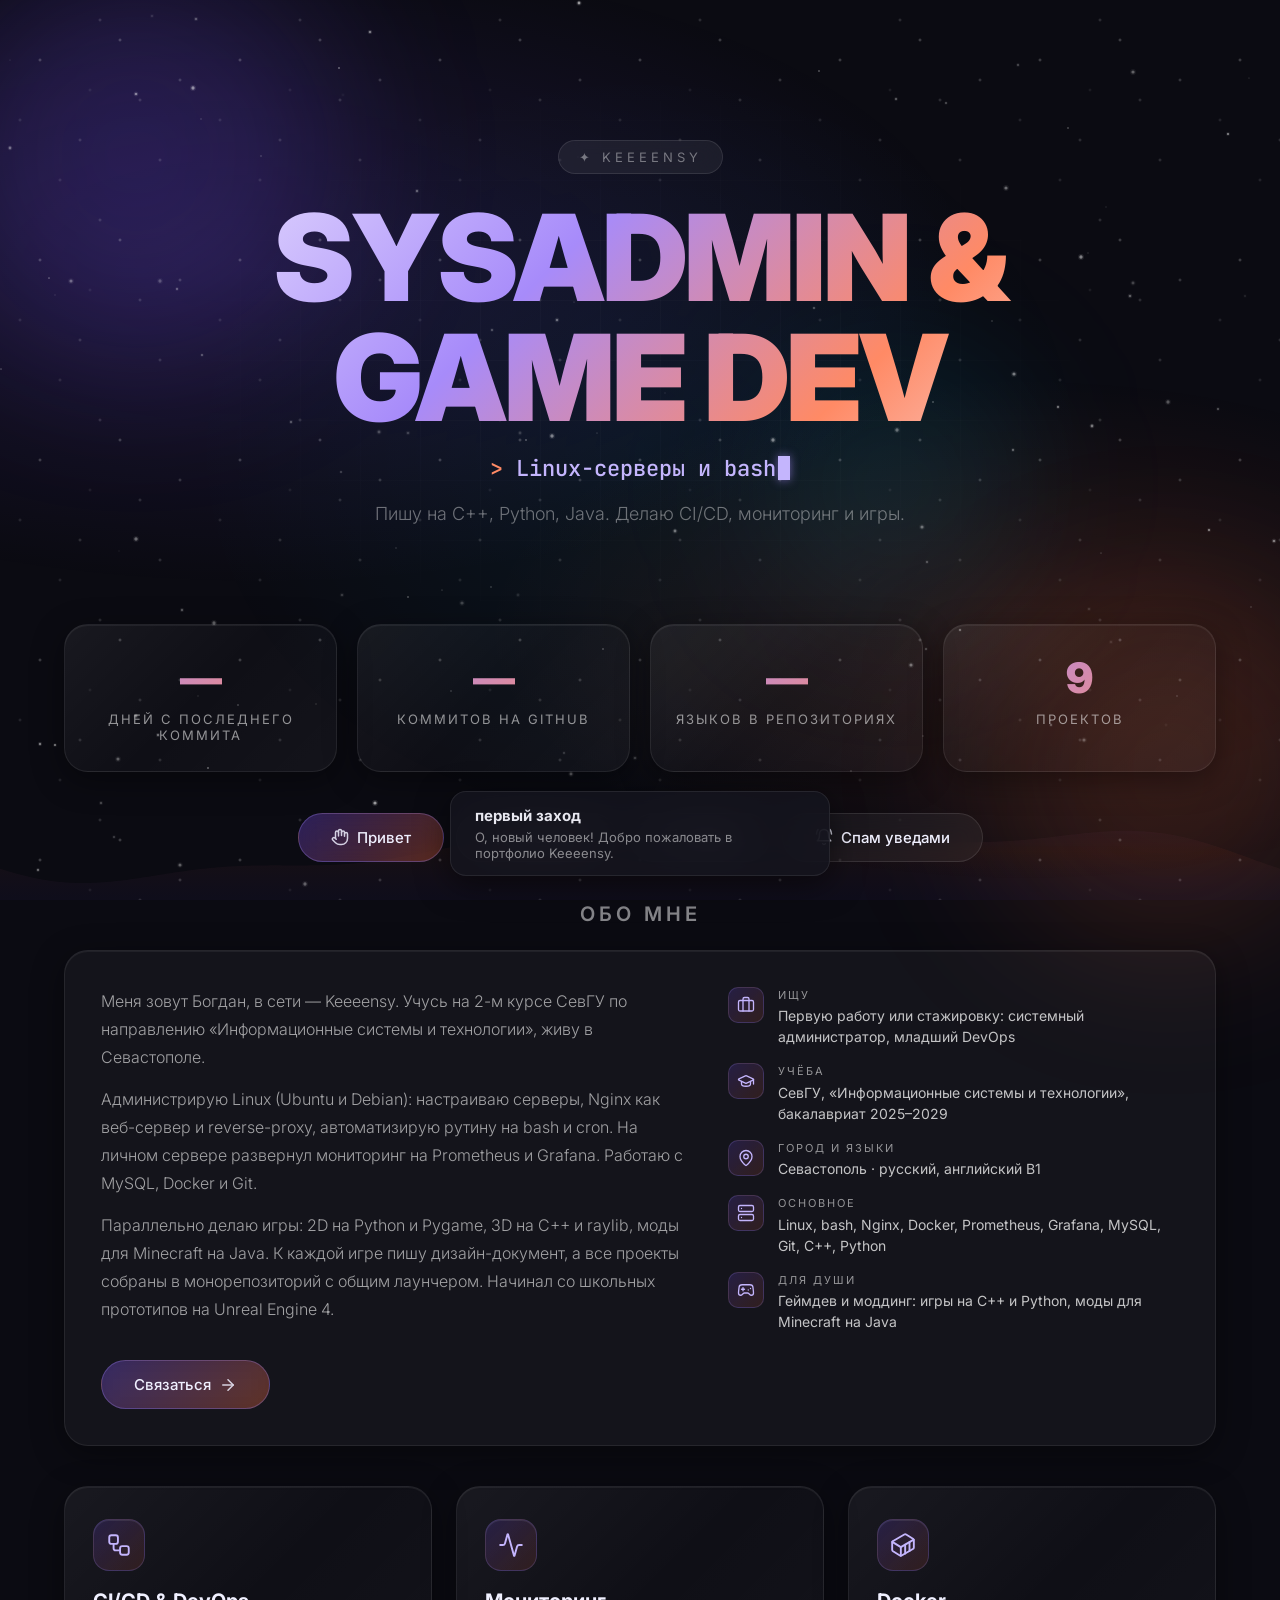
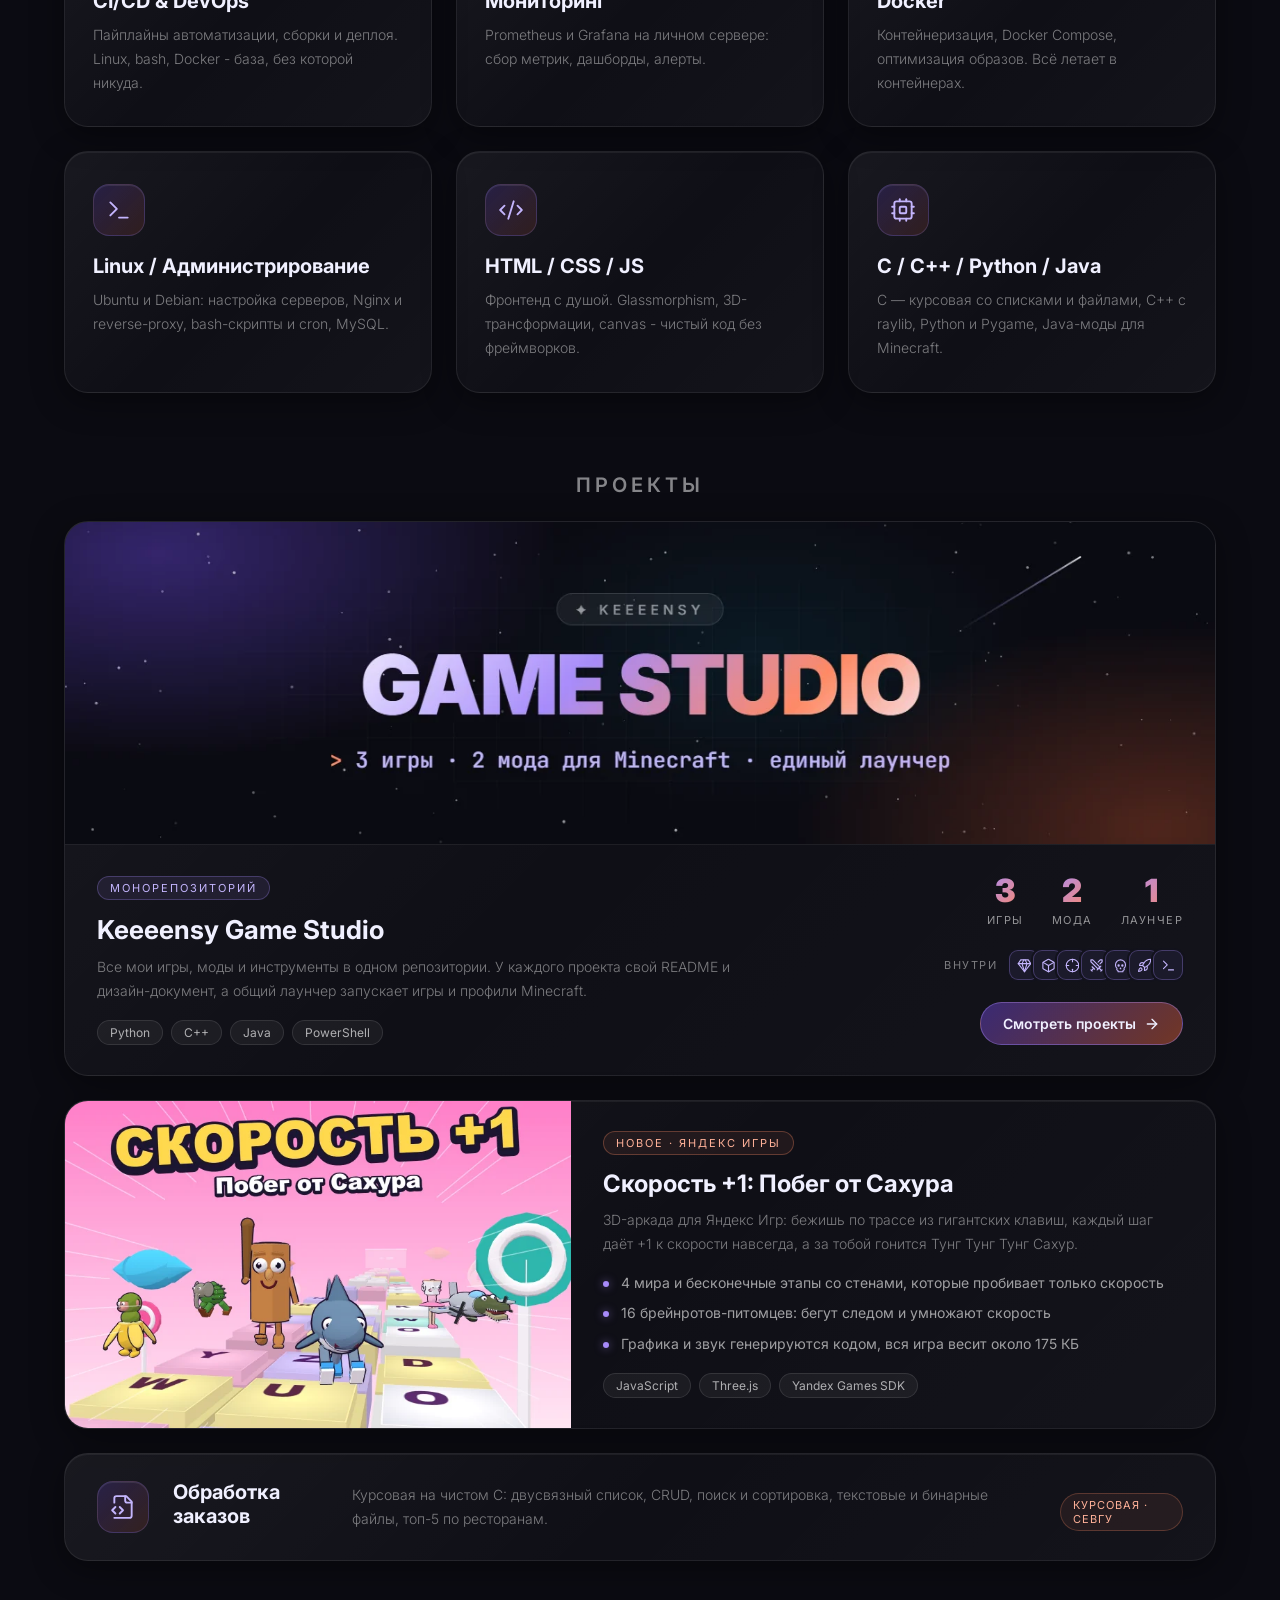
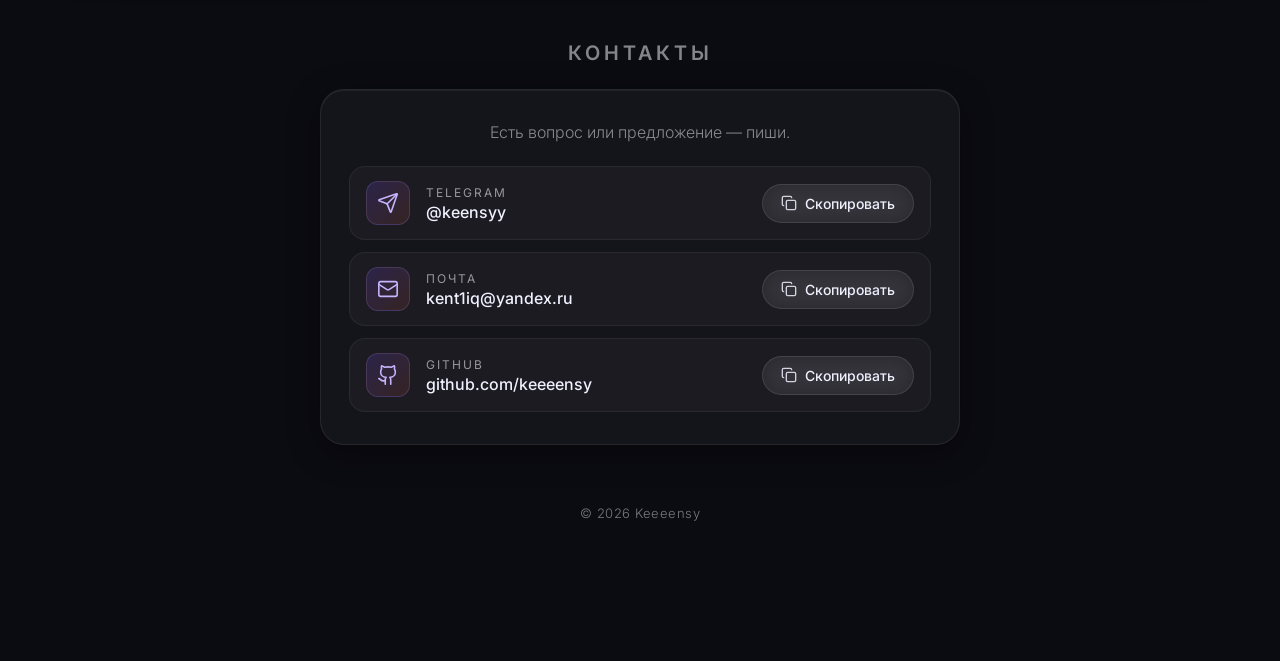
==== commit 5329113e: "Deploy 2026-10-18 15:17" ====
--- a/index.html
+++ b/index.html
@@ -1 +1 @@
-<!DOCTYPE html><html lang="ru"><head><meta charset="UTF-8"><meta name="viewport" content="width=device-width,initial-scale=1"><title>Keeeensy — Sysadmin &amp; Game Dev</title><meta name="description" content="Богдан (Keeeensy) — студент СевГУ, начинающий сисадмин и геймдев. Linux, Nginx, Docker, Prometheus + Grafana; игры на C++ и Python, моды для Minecraft."><meta name="theme-color" content="#0b0b12"><link rel="icon" href="favicon.svg" type="image/svg+xml"><link rel="canonical" href="https://keeeensy.github.io/"><meta property="og:type" content="website"><meta property="og:url" content="https://keeeensy.github.io/"><meta property="og:title" content="Keeeensy — Sysadmin &amp; Game Dev"><meta property="og:description" content="Богдан (Keeeensy) — студент СевГУ, начинающий сисадмин и геймдев. Linux, Nginx, Docker, Prometheus + Grafana; игры на C++ и Python, моды для Minecraft."><meta property="og:locale" content="ru_RU"><meta property="og:image" content="https://keeeensy.github.io/og-image.png"><meta property="og:image:width" content="1200"><meta property="og:image:height" content="630"><meta property="og:image:alt" content="Keeeensy — Sysadmin &amp; Game Dev"><meta name="twitter:card" content="summary_large_image"><link rel="preconnect" href="https://fonts.googleapis.com"><link rel="preconnect" href="https://fonts.gstatic.com" crossorigin><link rel="stylesheet" href="https://fonts.googleapis.com/css2?family=Inter:wght@300;400;600;700;900&family=JetBrains+Mono:wght@400;500&display=swap" media="print" onload='this.media="all"'><noscript><link rel="stylesheet" href="https://fonts.googleapis.com/css2?family=Inter:wght@300;400;600;700;900&family=JetBrains+Mono:wght@400;500&display=swap"></noscript><link rel="stylesheet" href="style.css"></head><body><div class="orb orb-1"></div><div class="orb orb-2"></div><div class="orb orb-3"></div><div class="grid-bg"></div><div class="bg"></div><canvas id="waveCanvas"></canvas><canvas id="starsCanvas"></canvas><canvas id="meteorCanvas"></canvas><div class="toast-container" id="toastContainer"></div><div class="easter-egg-window" id="eggWindow"><h2 id="eggTitle">СЕКРЕТКА</h2><p id="eggBody">Ты нашёл пасхалку.</p><button class="btn" onclick="closeEgg()">Закрыть</button></div><div class="container"><header class="reveal"><div class="badge"><span class="badge-star">✦</span> Keeeensy</div><h1>SYSADMIN &amp;<br>GAME DEV</h1><div class="typer"><span class="sr-only">Стек: Linux-серверы и bash, Nginx и reverse-proxy, Docker и Docker Compose, CI/CD пайплайны, Prometheus + Grafana, C++ · raylib · 3D, Python · Pygame, Java · моды на Fabric.</span><span class="typer-prompt" aria-hidden="true">&gt;</span> <span id="typerText" aria-hidden="true"></span><span class="typer-cursor" aria-hidden="true"></span></div><p>Пишу на C++, Python, Java. Делаю CI/CD, мониторинг и игры.</p></header><div class="stats reveal"><div class="glass stat-card" data-tilt><div class="number" id="ghLastCommit">0</div><div class="label" id="ghLastCommitLabel">дней с последнего коммита</div></div><div class="glass stat-card" data-tilt><div class="number" id="ghCommits">0</div><div class="label">коммитов на GitHub</div></div><div class="glass stat-card" data-tilt><div class="number" id="ghLangs">0</div><div class="label">языков в репозиториях</div></div><div class="glass stat-card" data-tilt><div class="number" id="projectCount" data-count="9">0</div><div class="label">проектов</div></div></div><div class="actions reveal"><button class="btn btn-primary" onclick="randomToast()"><svg aria-hidden="true" xmlns="http://www.w3.org/2000/svg" viewBox="0 0 24 24" fill="none" stroke="currentColor" stroke-width="2" stroke-linecap="round" stroke-linejoin="round"><path d="M18 11V6a2 2 0 0 0-2-2a2 2 0 0 0-2 2"/><path d="M14 10V4a2 2 0 0 0-2-2a2 2 0 0 0-2 2v2"/><path d="M10 10.5V6a2 2 0 0 0-2-2a2 2 0 0 0-2 2v8"/><path d="M18 8a2 2 0 1 1 4 0v6a8 8 0 0 1-8 8h-2c-2.8 0-4.5-.86-5.99-2.34l-3.6-3.6a2 2 0 0 1 2.83-2.82L7 15"/></svg> Привет</button> <button class="btn" onclick="showEggHint()"><svg aria-hidden="true" xmlns="http://www.w3.org/2000/svg" viewBox="0 0 24 24" fill="none" stroke="currentColor" stroke-width="2" stroke-linecap="round" stroke-linejoin="round"><path d="M9.937 15.5A2 2 0 0 0 8.5 14.063l-6.135-1.582a.5.5 0 0 1 0-.962L8.5 9.936A2 2 0 0 0 9.937 8.5l1.582-6.135a.5.5 0 0 1 .963 0L14.063 8.5A2 2 0 0 0 15.5 9.937l6.135 1.581a.5.5 0 0 1 0 .964L15.5 14.063a2 2 0 0 0-1.437 1.437l-1.582 6.135a.5.5 0 0 1-.963 0z"/><path d="M20 3v4"/><path d="M22 5h-4"/><path d="M4 17v2"/><path d="M5 18H3"/></svg> Пасхалка</button> <a class="btn" href="https://github.com/keeeensy" target="_blank" rel="noopener"><svg aria-hidden="true" xmlns="http://www.w3.org/2000/svg" viewBox="0 0 24 24" fill="none" stroke="currentColor" stroke-width="2" stroke-linecap="round" stroke-linejoin="round"><path d="M15 22v-4a4.8 4.8 0 0 0-1-3.5c3 0 6-2 6-5.5.08-1.25-.27-2.48-1-3.5.28-1.15.28-2.35 0-3.5 0 0-1 0-3 1.5-2.64-.5-5.36-.5-8 0C6 2 5 2 5 2c-.3 1.15-.3 2.35 0 3.5A5.403 5.403 0 0 0 4 9c0 3.5 3 5.5 6 5.5-.39.49-.68 1.05-.85 1.65-.17.6-.22 1.23-.15 1.85v4"/><path d="M9 18c-4.51 2-5-2-7-2"/></svg> GitHub</a> <button class="btn" onclick="spamToasts()"><svg aria-hidden="true" xmlns="http://www.w3.org/2000/svg" viewBox="0 0 24 24" fill="none" stroke="currentColor" stroke-width="2" stroke-linecap="round" stroke-linejoin="round"><path d="M6 8a6 6 0 0 1 12 0c0 7 3 9 3 9H3s3-2 3-9"/><path d="M10.3 21a1.94 1.94 0 0 0 3.4 0"/><path d="M4 2C2.8 3.7 2 5.7 2 8"/><path d="M22 8c0-2.3-.8-4.3-2-6"/></svg> Спам уведами</button></div><section class="reveal section" id="about"><h2 class="section-title">обо мне</h2><div class="glass about-card"><div class="about-text"><p>Меня зовут Богдан, в сети — Keeeensy. Учусь на 2-м курсе СевГУ по направлению «Информационные системы и технологии», живу в Севастополе.</p><p>Администрирую Linux (Ubuntu и Debian): настраиваю серверы, Nginx как веб-сервер и reverse-proxy, автоматизирую рутину на bash и cron. На личном сервере развернул мониторинг на Prometheus и Grafana. Работаю с MySQL, Docker и Git.</p><p>Параллельно делаю игры: 2D на Python и Pygame, 3D на C++ и raylib, моды для Minecraft на Java. К каждой игре пишу дизайн-документ, а все проекты собраны в монорепозиторий с общим лаунчером. Начинал со школьных прототипов на Unreal Engine 4.</p></div><ul class="about-facts"><li><span class="about-fact-icon"><svg aria-hidden="true" xmlns="http://www.w3.org/2000/svg" viewBox="0 0 24 24" fill="none" stroke="currentColor" stroke-width="2" stroke-linecap="round" stroke-linejoin="round"><path d="M16 20V4a2 2 0 0 0-2-2h-4a2 2 0 0 0-2 2v16"/><rect width="20" height="14" x="2" y="6" rx="2"/></svg></span><div><div class="about-fact-label">Ищу</div>Первую работу или стажировку: системный администратор, младший DevOps</div></li><li><span class="about-fact-icon"><svg aria-hidden="true" xmlns="http://www.w3.org/2000/svg" viewBox="0 0 24 24" fill="none" stroke="currentColor" stroke-width="2" stroke-linecap="round" stroke-linejoin="round"><path d="M21.42 10.922a1 1 0 0 0-.019-1.838L12.83 5.18a2 2 0 0 0-1.66 0L2.6 9.08a1 1 0 0 0 0 1.832l8.57 3.908a2 2 0 0 0 1.66 0z"/><path d="M22 10v6"/><path d="M6 12.5V16a6 3 0 0 0 12 0v-3.5"/></svg></span><div><div class="about-fact-label">Учёба</div>СевГУ, «Информационные системы и технологии», бакалавриат 2025–2029</div></li><li><span class="about-fact-icon"><svg aria-hidden="true" xmlns="http://www.w3.org/2000/svg" viewBox="0 0 24 24" fill="none" stroke="currentColor" stroke-width="2" stroke-linecap="round" stroke-linejoin="round"><path d="M20 10c0 4.993-5.539 10.193-7.399 11.799a1 1 0 0 1-1.202 0C9.539 20.193 4 14.993 4 10a8 8 0 0 1 16 0"/><circle cx="12" cy="10" r="3"/></svg></span><div><div class="about-fact-label">Город и языки</div>Севастополь · русский, английский B1</div></li><li><span class="about-fact-icon"><svg aria-hidden="true" xmlns="http://www.w3.org/2000/svg" viewBox="0 0 24 24" fill="none" stroke="currentColor" stroke-width="2" stroke-linecap="round" stroke-linejoin="round"><rect width="20" height="8" x="2" y="2" rx="2" ry="2"/><rect width="20" height="8" x="2" y="14" rx="2" ry="2"/><line x1="6" x2="6.01" y1="6" y2="6"/><line x1="6" x2="6.01" y1="18" y2="18"/></svg></span><div><div class="about-fact-label">Основное</div>Linux, bash, Nginx, Docker, Prometheus, Grafana, MySQL, Git, C++, Python</div></li><li><span class="about-fact-icon"><svg aria-hidden="true" xmlns="http://www.w3.org/2000/svg" viewBox="0 0 24 24" fill="none" stroke="currentColor" stroke-width="2" stroke-linecap="round" stroke-linejoin="round"><line x1="6" x2="10" y1="11" y2="11"/><line x1="8" x2="8" y1="9" y2="13"/><line x1="15" x2="15.01" y1="12" y2="12"/><line x1="18" x2="18.01" y1="10" y2="10"/><path d="M17.32 5H6.68a4 4 0 0 0-3.978 3.59c-.006.052-.01.101-.017.152C2.604 9.416 2 14.456 2 16a3 3 0 0 0 3 3c1 0 1.5-.5 2-1l1.414-1.414A2 2 0 0 1 9.828 16h4.344a2 2 0 0 1 1.414.586L17 18c.5.5 1 1 2 1a3 3 0 0 0 3-3c0-1.545-.604-6.584-.685-7.258-.007-.05-.011-.1-.017-.151A4 4 0 0 0 17.32 5z"/></svg></span><div><div class="about-fact-label">Для души</div>Геймдев и моддинг: игры на C++ и Python, моды для Minecraft на Java</div></li></ul><a class="btn btn-primary about-cta" href="#contacts">Связаться <svg aria-hidden="true" xmlns="http://www.w3.org/2000/svg" viewBox="0 0 24 24" fill="none" stroke="currentColor" stroke-width="2" stroke-linecap="round" stroke-linejoin="round"><path d="M5 12h14"/><path d="m12 5 7 7-7 7"/></svg></a></div></section><div class="cards-grid reveal"><div class="glass card" data-tilt><div class="card-glow"></div><span class="icon"><svg aria-hidden="true" xmlns="http://www.w3.org/2000/svg" viewBox="0 0 24 24" fill="none" stroke="currentColor" stroke-width="2" stroke-linecap="round" stroke-linejoin="round"><rect width="8" height="8" x="3" y="3" rx="2"/><path d="M7 11v4a2 2 0 0 0 2 2h4"/><rect width="8" height="8" x="13" y="13" rx="2"/></svg></span><h3>CI/CD & DevOps</h3><p>Пайплайны автоматизации, сборки и деплоя. Linux, bash, Docker - база, без которой никуда.</p></div><div class="glass card" data-tilt><div class="card-glow"></div><span class="icon"><svg aria-hidden="true" xmlns="http://www.w3.org/2000/svg" viewBox="0 0 24 24" fill="none" stroke="currentColor" stroke-width="2" stroke-linecap="round" stroke-linejoin="round"><path d="M22 12h-2.48a2 2 0 0 0-1.93 1.46l-2.35 8.36a.25.25 0 0 1-.48 0L9.24 2.18a.25.25 0 0 0-.48 0l-2.35 8.36A2 2 0 0 1 4.49 12H2"/></svg></span><h3>Мониторинг</h3><p>Prometheus и Grafana на личном сервере: сбор метрик, дашборды, алерты.</p></div><div class="glass card" data-tilt><div class="card-glow"></div><span class="icon"><svg aria-hidden="true" xmlns="http://www.w3.org/2000/svg" viewBox="0 0 24 24" fill="none" stroke="currentColor" stroke-width="2" stroke-linecap="round" stroke-linejoin="round"><path d="M22 7.7c0-.6-.4-1.2-.8-1.5l-6.3-3.9a1.72 1.72 0 0 0-1.7 0l-10.3 6c-.5.2-.9.8-.9 1.4v6.6c0 .5.4 1.2.8 1.5l6.3 3.9a1.72 1.72 0 0 0 1.7 0l10.3-6c.5-.3.9-1 .9-1.5Z"/><path d="M10 21.9V14L2.1 9.1"/><path d="m10 14 11.9-6.9"/><path d="M14 19.8v-8.1"/><path d="M18 17.5V9.4"/></svg></span><h3>Docker</h3><p>Контейнеризация, Docker Compose, оптимизация образов. Всё летает в контейнерах.</p></div><div class="glass card" data-tilt><div class="card-glow"></div><span class="icon"><svg aria-hidden="true" xmlns="http://www.w3.org/2000/svg" viewBox="0 0 24 24" fill="none" stroke="currentColor" stroke-width="2" stroke-linecap="round" stroke-linejoin="round"><polyline points="4 17 10 11 4 5"/><line x1="12" x2="20" y1="19" y2="19"/></svg></span><h3>Linux / Администрирование</h3><p>Ubuntu и Debian: настройка серверов, Nginx и reverse-proxy, bash-скрипты и cron, MySQL.</p></div><div class="glass card" data-tilt><div class="card-glow"></div><span class="icon"><svg aria-hidden="true" xmlns="http://www.w3.org/2000/svg" viewBox="0 0 24 24" fill="none" stroke="currentColor" stroke-width="2" stroke-linecap="round" stroke-linejoin="round"><path d="m18 16 4-4-4-4"/><path d="m6 8-4 4 4 4"/><path d="m14.5 4-5 16"/></svg></span><h3>HTML / CSS / JS</h3><p>Фронтенд с душой. Glassmorphism, 3D-трансформации, canvas - чистый код без фреймворков.</p></div><div class="glass card" data-tilt><div class="card-glow"></div><span class="icon"><svg aria-hidden="true" xmlns="http://www.w3.org/2000/svg" viewBox="0 0 24 24" fill="none" stroke="currentColor" stroke-width="2" stroke-linecap="round" stroke-linejoin="round"><rect width="16" height="16" x="4" y="4" rx="2"/><rect width="6" height="6" x="9" y="9" rx="1"/><path d="M15 2v2"/><path d="M15 20v2"/><path d="M2 15h2"/><path d="M2 9h2"/><path d="M20 15h2"/><path d="M20 9h2"/><path d="M9 2v2"/><path d="M9 20v2"/></svg></span><h3>C / C++ / Python / Java</h3><p>C — курсовая со списками и файлами, C++ с raylib, Python и Pygame, Java-моды для Minecraft.</p></div></div><div class="reveal section"><h2 class="section-title">проекты</h2><div class="cards-grid"><a class="glass card" data-tilt href="https://github.com/keeeensy/keeeensy-game-studio" target="_blank" rel="noopener"><div class="card-glow"></div><span class="icon"><svg aria-hidden="true" xmlns="http://www.w3.org/2000/svg" viewBox="0 0 24 24" fill="none" stroke="currentColor" stroke-width="2" stroke-linecap="round" stroke-linejoin="round"><line x1="6" x2="10" y1="11" y2="11"/><line x1="8" x2="8" y1="9" y2="13"/><line x1="15" x2="15.01" y1="12" y2="12"/><line x1="18" x2="18.01" y1="10" y2="10"/><path d="M17.32 5H6.68a4 4 0 0 0-3.978 3.59c-.006.052-.01.101-.017.152C2.604 9.416 2 14.456 2 16a3 3 0 0 0 3 3c1 0 1.5-.5 2-1l1.414-1.414A2 2 0 0 1 9.828 16h4.344a2 2 0 0 1 1.414.586L17 18c.5.5 1 1 2 1a3 3 0 0 0 3-3c0-1.545-.604-6.584-.685-7.258-.007-.05-.011-.1-.017-.151A4 4 0 0 0 17.32 5z"/></svg></span><h3>Game Studio</h3><p>Монорепозиторий с 7 проектами: игры, моды, лаунчер. Python, C++, Java, Fabric.</p></a><a class="glass card" data-tilt href="https://github.com/keeeensy/keeeensy-game-studio/tree/master/gem_hunter" target="_blank" rel="noopener"><div class="card-glow"></div><span class="icon"><svg aria-hidden="true" xmlns="http://www.w3.org/2000/svg" viewBox="0 0 24 24" fill="none" stroke="currentColor" stroke-width="2" stroke-linecap="round" stroke-linejoin="round"><path d="M6 3h12l4 6-10 13L2 9Z"/><path d="M11 3 8 9l4 13 4-13-3-6"/><path d="M2 9h20"/></svg></span><h3>Gem Hunter 2D</h3><p>Dungeon crawler на Python + Pygame. 15 уровней, процедурная графика и звук, редактор.</p></a><a class="glass card" data-tilt href="https://github.com/keeeensy/keeeensy-game-studio/tree/master/3d_maze" target="_blank" rel="noopener"><div class="card-glow"></div><span class="icon"><svg aria-hidden="true" xmlns="http://www.w3.org/2000/svg" viewBox="0 0 24 24" fill="none" stroke="currentColor" stroke-width="2" stroke-linecap="round" stroke-linejoin="round"><path d="M21 8a2 2 0 0 0-1-1.73l-7-4a2 2 0 0 0-2 0l-7 4A2 2 0 0 0 3 8v8a2 2 0 0 0 1 1.73l7 4a2 2 0 0 0 2 0l7-4A2 2 0 0 0 21 16Z"/><path d="m3.3 7 8.7 5 8.7-5"/><path d="M12 22V12"/></svg></span><h3>Gem Hunter 3D</h3><p>3D лабиринт на C++ + raylib. 10 уровней, greedy mesh merge, процедурный звук.</p></a><a class="glass card" data-tilt href="https://github.com/keeeensy/keeeensy-game-studio/tree/master/zombie_survival" target="_blank" rel="noopener"><div class="card-glow"></div><span class="icon"><svg aria-hidden="true" xmlns="http://www.w3.org/2000/svg" viewBox="0 0 24 24" fill="none" stroke="currentColor" stroke-width="2" stroke-linecap="round" stroke-linejoin="round"><circle cx="12" cy="12" r="10"/><line x1="22" x2="18" y1="12" y2="12"/><line x1="6" x2="2" y1="12" y2="12"/><line x1="12" x2="12" y1="6" y2="2"/><line x1="12" x2="12" y1="22" y2="18"/></svg></span><h3>Zombie Survival</h3><p>2D волновый шутер на Python + Pygame. 4 типа зомби, апгрейды, бесконечные волны.</p></a><a class="glass card" data-tilt href="https://github.com/keeeensy/keeeensy-game-studio/tree/master/rpg_levels_mod" target="_blank" rel="noopener"><div class="card-glow"></div><span class="icon"><svg aria-hidden="true" xmlns="http://www.w3.org/2000/svg" viewBox="0 0 24 24" fill="none" stroke="currentColor" stroke-width="2" stroke-linecap="round" stroke-linejoin="round"><polyline points="14.5 17.5 3 6 3 3 6 3 17.5 14.5"/><line x1="13" x2="19" y1="19" y2="13"/><line x1="16" x2="20" y1="16" y2="20"/><line x1="19" x2="21" y1="21" y2="19"/><polyline points="14.5 6.5 18 3 21 3 21 6 17.5 9.5"/><line x1="5" x2="9" y1="14" y2="18"/><line x1="7" x2="4" y1="17" y2="20"/><line x1="3" x2="5" y1="19" y2="21"/></svg></span><h3>RPG Levels</h3><p>Мод для Minecraft Fabric. Уровни монстров, масштабирование урона, XP за убийство.</p></a><a class="glass card" data-tilt href="https://github.com/keeeensy/keeeensy-game-studio/tree/master/death_marker_mod" target="_blank" rel="noopener"><div class="card-glow"></div><span class="icon"><svg aria-hidden="true" xmlns="http://www.w3.org/2000/svg" viewBox="0 0 24 24" fill="none" stroke="currentColor" stroke-width="2" stroke-linecap="round" stroke-linejoin="round"><path d="m12.5 17-.5-1-.5 1h1z"/><path d="M15 22a1 1 0 0 0 1-1v-1a2 2 0 0 0 1.56-3.25 8 8 0 1 0-11.12 0A2 2 0 0 0 8 20v1a1 1 0 0 0 1 1z"/><circle cx="15" cy="12" r="1"/><circle cx="9" cy="12" r="1"/></svg></span><h3>Death Marker</h3><p>Мод для Minecraft Fabric. Ставит вечный факел на месте смерти. Никогда не теряй вещи.</p></a><a class="glass card" data-tilt href="https://github.com/keeeensy/keeeensy-game-studio/blob/master/launcher.pyw" target="_blank" rel="noopener"><div class="card-glow"></div><span class="icon"><svg aria-hidden="true" xmlns="http://www.w3.org/2000/svg" viewBox="0 0 24 24" fill="none" stroke="currentColor" stroke-width="2" stroke-linecap="round" stroke-linejoin="round"><path d="M4.5 16.5c-1.5 1.26-2 5-2 5s3.74-.5 5-2c.71-.84.7-2.13-.09-2.91a2.18 2.18 0 0 0-2.91-.09z"/><path d="m12 15-3-3a22 22 0 0 1 2-3.95A12.88 12.88 0 0 1 22 2c0 2.72-.78 7.5-6 11a22.35 22.35 0 0 1-4 2z"/><path d="M9 12H4s.55-3.03 2-4c1.62-1.08 5 0 5 0"/><path d="M12 15v5s3.03-.55 4-2c1.08-1.62 0-5 0-5"/></svg></span><h3>Единый лаунчер</h3><p>GUI на Python + tkinter: запускает 3 игры и 4 профиля Minecraft. Анимированный фон, частицы, ховер-эффекты.</p></a><a class="glass card" data-tilt href="https://github.com/keeeensy/keeeensy-game-studio/tree/master/minecraft_profiles" target="_blank" rel="noopener"><div class="card-glow"></div><span class="icon"><svg aria-hidden="true" xmlns="http://www.w3.org/2000/svg" viewBox="0 0 24 24" fill="none" stroke="currentColor" stroke-width="2" stroke-linecap="round" stroke-linejoin="round"><polyline points="4 17 10 11 4 5"/><line x1="12" x2="20" y1="19" y2="19"/></svg></span><h3>Minecraft Profiles</h3><p>Лаунчер профилей Fabric на PowerShell: подменяет моды под профиль, запускает игру и возвращает всё как было.</p></a><a class="glass card" data-tilt href="https://github.com/keeeensy/delivery-orders-c" target="_blank" rel="noopener"><div class="card-glow"></div><span class="icon"><svg aria-hidden="true" xmlns="http://www.w3.org/2000/svg" viewBox="0 0 24 24" fill="none" stroke="currentColor" stroke-width="2" stroke-linecap="round" stroke-linejoin="round"><path d="M4 22h14a2 2 0 0 0 2-2V7l-5-5H6a2 2 0 0 0-2 2v4"/><path d="M14 2v4a2 2 0 0 0 2 2h4"/><path d="m5 12-3 3 3 3"/><path d="m9 18 3-3-3-3"/></svg></span><h3>Обработка заказов</h3><p>Курсовая на чистом C: двусвязный список, CRUD, поиск и сортировка, текстовые и бинарные файлы, топ-5 по ресторанам.</p><span class="card-tag">курсовая · СевГУ</span></a></div></div><section class="reveal section" id="contacts"><h2 class="section-title">контакты</h2><div class="glass contact-card"><p class="contact-lead">Есть вопрос или предложение — пиши.</p><ul class="contact-list"><li class="contact-item"><span class="contact-icon"><svg aria-hidden="true" xmlns="http://www.w3.org/2000/svg" viewBox="0 0 24 24" fill="none" stroke="currentColor" stroke-width="2" stroke-linecap="round" stroke-linejoin="round"><path d="M14.536 21.686a.5.5 0 0 0 .937-.024l6.5-19a.496.496 0 0 0-.635-.635l-19 6.5a.5.5 0 0 0-.024.937l7.93 3.18a2 2 0 0 1 1.112 1.11z"/><path d="m21.854 2.147-10.94 10.939"/></svg></span><div class="contact-info"><div class="contact-label">Telegram</div><a href="https://t.me/keensyy" target="_blank" rel="noopener">@keensyy</a></div><button class="btn btn-small" data-copy="https://t.me/keensyy" aria-label="Скопировать ссылку на Telegram"><svg aria-hidden="true" xmlns="http://www.w3.org/2000/svg" viewBox="0 0 24 24" fill="none" stroke="currentColor" stroke-width="2" stroke-linecap="round" stroke-linejoin="round"><rect width="14" height="14" x="8" y="8" rx="2" ry="2"/><path d="M4 16c-1.1 0-2-.9-2-2V4c0-1.1.9-2 2-2h10c1.1 0 2 .9 2 2"/></svg> Скопировать</button></li><li class="contact-item"><span class="contact-icon"><svg aria-hidden="true" xmlns="http://www.w3.org/2000/svg" viewBox="0 0 24 24" fill="none" stroke="currentColor" stroke-width="2" stroke-linecap="round" stroke-linejoin="round"><rect width="20" height="16" x="2" y="4" rx="2"/><path d="m22 7-8.97 5.7a1.94 1.94 0 0 1-2.06 0L2 7"/></svg></span><div class="contact-info"><div class="contact-label">Почта</div><a href="mailto:kent1iq@yandex.ru">kent1iq@yandex.ru</a></div><button class="btn btn-small" data-copy="kent1iq@yandex.ru" aria-label="Скопировать email"><svg aria-hidden="true" xmlns="http://www.w3.org/2000/svg" viewBox="0 0 24 24" fill="none" stroke="currentColor" stroke-width="2" stroke-linecap="round" stroke-linejoin="round"><rect width="14" height="14" x="8" y="8" rx="2" ry="2"/><path d="M4 16c-1.1 0-2-.9-2-2V4c0-1.1.9-2 2-2h10c1.1 0 2 .9 2 2"/></svg> Скопировать</button></li><li class="contact-item"><span class="contact-icon"><svg aria-hidden="true" xmlns="http://www.w3.org/2000/svg" viewBox="0 0 24 24" fill="none" stroke="currentColor" stroke-width="2" stroke-linecap="round" stroke-linejoin="round"><path d="M15 22v-4a4.8 4.8 0 0 0-1-3.5c3 0 6-2 6-5.5.08-1.25-.27-2.48-1-3.5.28-1.15.28-2.35 0-3.5 0 0-1 0-3 1.5-2.64-.5-5.36-.5-8 0C6 2 5 2 5 2c-.3 1.15-.3 2.35 0 3.5A5.403 5.403 0 0 0 4 9c0 3.5 3 5.5 6 5.5-.39.49-.68 1.05-.85 1.65-.17.6-.22 1.23-.15 1.85v4"/><path d="M9 18c-4.51 2-5-2-7-2"/></svg></span><div class="contact-info"><div class="contact-label">GitHub</div><a href="https://github.com/keeeensy" target="_blank" rel="noopener">github.com/keeeensy</a></div><button class="btn btn-small" data-copy="https://github.com/keeeensy" aria-label="Скопировать ссылку на GitHub"><svg aria-hidden="true" xmlns="http://www.w3.org/2000/svg" viewBox="0 0 24 24" fill="none" stroke="currentColor" stroke-width="2" stroke-linecap="round" stroke-linejoin="round"><rect width="14" height="14" x="8" y="8" rx="2" ry="2"/><path d="M4 16c-1.1 0-2-.9-2-2V4c0-1.1.9-2 2-2h10c1.1 0 2 .9 2 2"/></svg> Скопировать</button></li></ul></div></section><footer class="reveal">© 2026 Keeeensy</footer></div><script src="script.js"></script></body></html>+<!DOCTYPE html><html lang="ru"><head><meta charset="UTF-8"><meta name="viewport" content="width=device-width,initial-scale=1"><title>Keeeensy — Sysadmin &amp; Game Dev</title><meta name="description" content="Богдан (Keeeensy) — студент СевГУ, начинающий сисадмин и геймдев. Linux, Nginx, Docker, Prometheus + Grafana; игры на C++ и Python, моды для Minecraft."><meta name="theme-color" content="#0b0b12"><link rel="icon" href="favicon.svg" type="image/svg+xml"><link rel="canonical" href="https://keeeensy.github.io/"><meta property="og:type" content="website"><meta property="og:url" content="https://keeeensy.github.io/"><meta property="og:title" content="Keeeensy — Sysadmin &amp; Game Dev"><meta property="og:description" content="Богдан (Keeeensy) — студент СевГУ, начинающий сисадмин и геймдев. Linux, Nginx, Docker, Prometheus + Grafana; игры на C++ и Python, моды для Minecraft."><meta property="og:locale" content="ru_RU"><meta property="og:image" content="https://keeeensy.github.io/og-image.png"><meta property="og:image:width" content="1200"><meta property="og:image:height" content="630"><meta property="og:image:alt" content="Keeeensy — Sysadmin &amp; Game Dev"><meta name="twitter:card" content="summary_large_image"><link rel="preconnect" href="https://fonts.googleapis.com"><link rel="preconnect" href="https://fonts.gstatic.com" crossorigin><link rel="stylesheet" href="https://fonts.googleapis.com/css2?family=Inter:wght@300;400;600;700;900&family=JetBrains+Mono:wght@400;500&display=swap" media="print" onload='this.media="all"'><noscript><link rel="stylesheet" href="https://fonts.googleapis.com/css2?family=Inter:wght@300;400;600;700;900&family=JetBrains+Mono:wght@400;500&display=swap"></noscript><link rel="stylesheet" href="style.css"></head><body><div class="orb orb-1"></div><div class="orb orb-2"></div><div class="orb orb-3"></div><div class="grid-bg"></div><div class="bg"></div><canvas id="waveCanvas"></canvas><canvas id="starsCanvas"></canvas><canvas id="meteorCanvas"></canvas><div class="toast-container" id="toastContainer"></div><div class="easter-egg-window" id="eggWindow"><h2 id="eggTitle">СЕКРЕТКА</h2><p id="eggBody">Ты нашёл пасхалку.</p><button class="btn" onclick="closeEgg()">Закрыть</button></div><div class="container"><header class="reveal"><div class="badge"><span class="badge-star">✦</span> Keeeensy</div><h1>SYSADMIN &amp;<br>GAME DEV</h1><div class="typer"><span class="sr-only">Стек: Linux-серверы и bash, Nginx и reverse-proxy, Docker и Docker Compose, CI/CD пайплайны, Prometheus + Grafana, C++ · raylib · 3D, Python · Pygame, Java · моды на Fabric.</span><span class="typer-prompt" aria-hidden="true">&gt;</span> <span id="typerText" aria-hidden="true"></span><span class="typer-cursor" aria-hidden="true"></span></div><p>Пишу на C++, Python, Java. Делаю CI/CD, мониторинг и игры.</p></header><div class="stats reveal"><div class="glass stat-card" data-tilt><div class="number" id="ghLastCommit">0</div><div class="label" id="ghLastCommitLabel">дней с последнего коммита</div></div><div class="glass stat-card" data-tilt><div class="number" id="ghCommits">0</div><div class="label">коммитов на GitHub</div></div><div class="glass stat-card" data-tilt><div class="number" id="ghLangs">0</div><div class="label">языков в репозиториях</div></div><div class="glass stat-card" data-tilt><div class="number" id="projectCount" data-count="9">0</div><div class="label">проектов</div></div></div><div class="actions reveal"><button class="btn btn-primary" onclick="randomToast()"><svg aria-hidden="true" xmlns="http://www.w3.org/2000/svg" viewBox="0 0 24 24" fill="none" stroke="currentColor" stroke-width="2" stroke-linecap="round" stroke-linejoin="round"><path d="M18 11V6a2 2 0 0 0-2-2a2 2 0 0 0-2 2"/><path d="M14 10V4a2 2 0 0 0-2-2a2 2 0 0 0-2 2v2"/><path d="M10 10.5V6a2 2 0 0 0-2-2a2 2 0 0 0-2 2v8"/><path d="M18 8a2 2 0 1 1 4 0v6a8 8 0 0 1-8 8h-2c-2.8 0-4.5-.86-5.99-2.34l-3.6-3.6a2 2 0 0 1 2.83-2.82L7 15"/></svg> Привет</button> <button class="btn" onclick="showEggHint()"><svg aria-hidden="true" xmlns="http://www.w3.org/2000/svg" viewBox="0 0 24 24" fill="none" stroke="currentColor" stroke-width="2" stroke-linecap="round" stroke-linejoin="round"><path d="M9.937 15.5A2 2 0 0 0 8.5 14.063l-6.135-1.582a.5.5 0 0 1 0-.962L8.5 9.936A2 2 0 0 0 9.937 8.5l1.582-6.135a.5.5 0 0 1 .963 0L14.063 8.5A2 2 0 0 0 15.5 9.937l6.135 1.581a.5.5 0 0 1 0 .964L15.5 14.063a2 2 0 0 0-1.437 1.437l-1.582 6.135a.5.5 0 0 1-.963 0z"/><path d="M20 3v4"/><path d="M22 5h-4"/><path d="M4 17v2"/><path d="M5 18H3"/></svg> Пасхалка</button> <a class="btn" href="https://github.com/keeeensy" target="_blank" rel="noopener"><svg aria-hidden="true" xmlns="http://www.w3.org/2000/svg" viewBox="0 0 24 24" fill="none" stroke="currentColor" stroke-width="2" stroke-linecap="round" stroke-linejoin="round"><path d="M15 22v-4a4.8 4.8 0 0 0-1-3.5c3 0 6-2 6-5.5.08-1.25-.27-2.48-1-3.5.28-1.15.28-2.35 0-3.5 0 0-1 0-3 1.5-2.64-.5-5.36-.5-8 0C6 2 5 2 5 2c-.3 1.15-.3 2.35 0 3.5A5.403 5.403 0 0 0 4 9c0 3.5 3 5.5 6 5.5-.39.49-.68 1.05-.85 1.65-.17.6-.22 1.23-.15 1.85v4"/><path d="M9 18c-4.51 2-5-2-7-2"/></svg> GitHub</a> <button class="btn" onclick="spamToasts()"><svg aria-hidden="true" xmlns="http://www.w3.org/2000/svg" viewBox="0 0 24 24" fill="none" stroke="currentColor" stroke-width="2" stroke-linecap="round" stroke-linejoin="round"><path d="M6 8a6 6 0 0 1 12 0c0 7 3 9 3 9H3s3-2 3-9"/><path d="M10.3 21a1.94 1.94 0 0 0 3.4 0"/><path d="M4 2C2.8 3.7 2 5.7 2 8"/><path d="M22 8c0-2.3-.8-4.3-2-6"/></svg> Спам уведами</button></div><section class="reveal section" id="about"><h2 class="section-title">обо мне</h2><div class="glass about-card"><div class="about-text"><p>Меня зовут Богдан, в сети — Keeeensy. Учусь на 2-м курсе СевГУ по направлению «Информационные системы и технологии», живу в Севастополе.</p><p>Администрирую Linux (Ubuntu и Debian): настраиваю серверы, Nginx как веб-сервер и reverse-proxy, автоматизирую рутину на bash и cron. На личном сервере развернул мониторинг на Prometheus и Grafana. Работаю с MySQL, Docker и Git.</p><p>Параллельно делаю игры: 2D на Python и Pygame, 3D на C++ и raylib, моды для Minecraft на Java. К каждой игре пишу дизайн-документ, а все проекты собраны в монорепозиторий с общим лаунчером. Начинал со школьных прототипов на Unreal Engine 4.</p></div><ul class="about-facts"><li><span class="about-fact-icon"><svg aria-hidden="true" xmlns="http://www.w3.org/2000/svg" viewBox="0 0 24 24" fill="none" stroke="currentColor" stroke-width="2" stroke-linecap="round" stroke-linejoin="round"><path d="M16 20V4a2 2 0 0 0-2-2h-4a2 2 0 0 0-2 2v16"/><rect width="20" height="14" x="2" y="6" rx="2"/></svg></span><div><div class="about-fact-label">Ищу</div>Первую работу или стажировку: системный администратор, младший DevOps</div></li><li><span class="about-fact-icon"><svg aria-hidden="true" xmlns="http://www.w3.org/2000/svg" viewBox="0 0 24 24" fill="none" stroke="currentColor" stroke-width="2" stroke-linecap="round" stroke-linejoin="round"><path d="M21.42 10.922a1 1 0 0 0-.019-1.838L12.83 5.18a2 2 0 0 0-1.66 0L2.6 9.08a1 1 0 0 0 0 1.832l8.57 3.908a2 2 0 0 0 1.66 0z"/><path d="M22 10v6"/><path d="M6 12.5V16a6 3 0 0 0 12 0v-3.5"/></svg></span><div><div class="about-fact-label">Учёба</div>СевГУ, «Информационные системы и технологии», бакалавриат 2025–2029</div></li><li><span class="about-fact-icon"><svg aria-hidden="true" xmlns="http://www.w3.org/2000/svg" viewBox="0 0 24 24" fill="none" stroke="currentColor" stroke-width="2" stroke-linecap="round" stroke-linejoin="round"><path d="M20 10c0 4.993-5.539 10.193-7.399 11.799a1 1 0 0 1-1.202 0C9.539 20.193 4 14.993 4 10a8 8 0 0 1 16 0"/><circle cx="12" cy="10" r="3"/></svg></span><div><div class="about-fact-label">Город и языки</div>Севастополь · русский, английский B1</div></li><li><span class="about-fact-icon"><svg aria-hidden="true" xmlns="http://www.w3.org/2000/svg" viewBox="0 0 24 24" fill="none" stroke="currentColor" stroke-width="2" stroke-linecap="round" stroke-linejoin="round"><rect width="20" height="8" x="2" y="2" rx="2" ry="2"/><rect width="20" height="8" x="2" y="14" rx="2" ry="2"/><line x1="6" x2="6.01" y1="6" y2="6"/><line x1="6" x2="6.01" y1="18" y2="18"/></svg></span><div><div class="about-fact-label">Основное</div>Linux, bash, Nginx, Docker, Prometheus, Grafana, MySQL, Git, C++, Python</div></li><li><span class="about-fact-icon"><svg aria-hidden="true" xmlns="http://www.w3.org/2000/svg" viewBox="0 0 24 24" fill="none" stroke="currentColor" stroke-width="2" stroke-linecap="round" stroke-linejoin="round"><line x1="6" x2="10" y1="11" y2="11"/><line x1="8" x2="8" y1="9" y2="13"/><line x1="15" x2="15.01" y1="12" y2="12"/><line x1="18" x2="18.01" y1="10" y2="10"/><path d="M17.32 5H6.68a4 4 0 0 0-3.978 3.59c-.006.052-.01.101-.017.152C2.604 9.416 2 14.456 2 16a3 3 0 0 0 3 3c1 0 1.5-.5 2-1l1.414-1.414A2 2 0 0 1 9.828 16h4.344a2 2 0 0 1 1.414.586L17 18c.5.5 1 1 2 1a3 3 0 0 0 3-3c0-1.545-.604-6.584-.685-7.258-.007-.05-.011-.1-.017-.151A4 4 0 0 0 17.32 5z"/></svg></span><div><div class="about-fact-label">Для души</div>Геймдев и моддинг: игры на C++ и Python, моды для Minecraft на Java</div></li></ul><a class="btn btn-primary about-cta" href="#contacts">Связаться <svg aria-hidden="true" xmlns="http://www.w3.org/2000/svg" viewBox="0 0 24 24" fill="none" stroke="currentColor" stroke-width="2" stroke-linecap="round" stroke-linejoin="round"><path d="M5 12h14"/><path d="m12 5 7 7-7 7"/></svg></a></div></section><div class="cards-grid reveal"><div class="glass card" data-tilt><div class="card-glow"></div><span class="icon"><svg aria-hidden="true" xmlns="http://www.w3.org/2000/svg" viewBox="0 0 24 24" fill="none" stroke="currentColor" stroke-width="2" stroke-linecap="round" stroke-linejoin="round"><rect width="8" height="8" x="3" y="3" rx="2"/><path d="M7 11v4a2 2 0 0 0 2 2h4"/><rect width="8" height="8" x="13" y="13" rx="2"/></svg></span><h3>CI/CD & DevOps</h3><p>Пайплайны автоматизации, сборки и деплоя. Linux, bash, Docker - база, без которой никуда.</p></div><div class="glass card" data-tilt><div class="card-glow"></div><span class="icon"><svg aria-hidden="true" xmlns="http://www.w3.org/2000/svg" viewBox="0 0 24 24" fill="none" stroke="currentColor" stroke-width="2" stroke-linecap="round" stroke-linejoin="round"><path d="M22 12h-2.48a2 2 0 0 0-1.93 1.46l-2.35 8.36a.25.25 0 0 1-.48 0L9.24 2.18a.25.25 0 0 0-.48 0l-2.35 8.36A2 2 0 0 1 4.49 12H2"/></svg></span><h3>Мониторинг</h3><p>Prometheus и Grafana на личном сервере: сбор метрик, дашборды, алерты.</p></div><div class="glass card" data-tilt><div class="card-glow"></div><span class="icon"><svg aria-hidden="true" xmlns="http://www.w3.org/2000/svg" viewBox="0 0 24 24" fill="none" stroke="currentColor" stroke-width="2" stroke-linecap="round" stroke-linejoin="round"><path d="M22 7.7c0-.6-.4-1.2-.8-1.5l-6.3-3.9a1.72 1.72 0 0 0-1.7 0l-10.3 6c-.5.2-.9.8-.9 1.4v6.6c0 .5.4 1.2.8 1.5l6.3 3.9a1.72 1.72 0 0 0 1.7 0l10.3-6c.5-.3.9-1 .9-1.5Z"/><path d="M10 21.9V14L2.1 9.1"/><path d="m10 14 11.9-6.9"/><path d="M14 19.8v-8.1"/><path d="M18 17.5V9.4"/></svg></span><h3>Docker</h3><p>Контейнеризация, Docker Compose, оптимизация образов. Всё летает в контейнерах.</p></div><div class="glass card" data-tilt><div class="card-glow"></div><span class="icon"><svg aria-hidden="true" xmlns="http://www.w3.org/2000/svg" viewBox="0 0 24 24" fill="none" stroke="currentColor" stroke-width="2" stroke-linecap="round" stroke-linejoin="round"><polyline points="4 17 10 11 4 5"/><line x1="12" x2="20" y1="19" y2="19"/></svg></span><h3>Linux / Администрирование</h3><p>Ubuntu и Debian: настройка серверов, Nginx и reverse-proxy, bash-скрипты и cron, MySQL.</p></div><div class="glass card" data-tilt><div class="card-glow"></div><span class="icon"><svg aria-hidden="true" xmlns="http://www.w3.org/2000/svg" viewBox="0 0 24 24" fill="none" stroke="currentColor" stroke-width="2" stroke-linecap="round" stroke-linejoin="round"><path d="m18 16 4-4-4-4"/><path d="m6 8-4 4 4 4"/><path d="m14.5 4-5 16"/></svg></span><h3>HTML / CSS / JS</h3><p>Фронтенд с душой. Glassmorphism, 3D-трансформации, canvas - чистый код без фреймворков.</p></div><div class="glass card" data-tilt><div class="card-glow"></div><span class="icon"><svg aria-hidden="true" xmlns="http://www.w3.org/2000/svg" viewBox="0 0 24 24" fill="none" stroke="currentColor" stroke-width="2" stroke-linecap="round" stroke-linejoin="round"><rect width="16" height="16" x="4" y="4" rx="2"/><rect width="6" height="6" x="9" y="9" rx="1"/><path d="M15 2v2"/><path d="M15 20v2"/><path d="M2 15h2"/><path d="M2 9h2"/><path d="M20 15h2"/><path d="M20 9h2"/><path d="M9 2v2"/><path d="M9 20v2"/></svg></span><h3>C / C++ / Python / Java</h3><p>C — курсовая со списками и файлами, C++ с raylib, Python и Pygame, Java-моды для Minecraft.</p></div></div><div class="reveal section"><h2 class="section-title">проекты</h2><div class="glass card card-featured" data-tilt id="studioCard" role="button" tabindex="0" aria-haspopup="dialog" aria-controls="orbit" aria-label="Keeeensy Game Studio — показать 7 проектов"><div class="card-glow"></div><img class="featured-cover" src="img/game-studio.webp" alt="Keeeensy Game Studio: 3 игры, 2 мода для Minecraft, единый лаунчер" width="1280" height="360" loading="lazy"><div class="featured-body"><div class="featured-text"><span class="card-label">Монорепозиторий</span><h3>Keeeensy Game Studio</h3><p>Все мои игры, моды и инструменты в одном репозитории. У каждого проекта свой README и дизайн-документ, а общий лаунчер запускает игры и профили Minecraft.</p><div class="chips"><span>Python</span><span>C++</span><span>Java</span><span>PowerShell</span></div></div><div class="featured-side"><div class="featured-stats"><div><b>3</b><span>игры</span></div><div><b>2</b><span>мода</span></div><div><b>1</b><span>лаунчер</span></div></div><div class="featured-inside"><span>Внутри</span><div class="inside-icons"><span><svg aria-hidden="true" xmlns="http://www.w3.org/2000/svg" viewBox="0 0 24 24" fill="none" stroke="currentColor" stroke-width="2" stroke-linecap="round" stroke-linejoin="round"><path d="M6 3h12l4 6-10 13L2 9Z"/><path d="M11 3 8 9l4 13 4-13-3-6"/><path d="M2 9h20"/></svg></span><span><svg aria-hidden="true" xmlns="http://www.w3.org/2000/svg" viewBox="0 0 24 24" fill="none" stroke="currentColor" stroke-width="2" stroke-linecap="round" stroke-linejoin="round"><path d="M21 8a2 2 0 0 0-1-1.73l-7-4a2 2 0 0 0-2 0l-7 4A2 2 0 0 0 3 8v8a2 2 0 0 0 1 1.73l7 4a2 2 0 0 0 2 0l7-4A2 2 0 0 0 21 16Z"/><path d="m3.3 7 8.7 5 8.7-5"/><path d="M12 22V12"/></svg></span><span><svg aria-hidden="true" xmlns="http://www.w3.org/2000/svg" viewBox="0 0 24 24" fill="none" stroke="currentColor" stroke-width="2" stroke-linecap="round" stroke-linejoin="round"><circle cx="12" cy="12" r="10"/><line x1="22" x2="18" y1="12" y2="12"/><line x1="6" x2="2" y1="12" y2="12"/><line x1="12" x2="12" y1="6" y2="2"/><line x1="12" x2="12" y1="22" y2="18"/></svg></span><span><svg aria-hidden="true" xmlns="http://www.w3.org/2000/svg" viewBox="0 0 24 24" fill="none" stroke="currentColor" stroke-width="2" stroke-linecap="round" stroke-linejoin="round"><polyline points="14.5 17.5 3 6 3 3 6 3 17.5 14.5"/><line x1="13" x2="19" y1="19" y2="13"/><line x1="16" x2="20" y1="16" y2="20"/><line x1="19" x2="21" y1="21" y2="19"/><polyline points="14.5 6.5 18 3 21 3 21 6 17.5 9.5"/><line x1="5" x2="9" y1="14" y2="18"/><line x1="7" x2="4" y1="17" y2="20"/><line x1="3" x2="5" y1="19" y2="21"/></svg></span><span><svg aria-hidden="true" xmlns="http://www.w3.org/2000/svg" viewBox="0 0 24 24" fill="none" stroke="currentColor" stroke-width="2" stroke-linecap="round" stroke-linejoin="round"><path d="m12.5 17-.5-1-.5 1h1z"/><path d="M15 22a1 1 0 0 0 1-1v-1a2 2 0 0 0 1.56-3.25 8 8 0 1 0-11.12 0A2 2 0 0 0 8 20v1a1 1 0 0 0 1 1z"/><circle cx="15" cy="12" r="1"/><circle cx="9" cy="12" r="1"/></svg></span><span><svg aria-hidden="true" xmlns="http://www.w3.org/2000/svg" viewBox="0 0 24 24" fill="none" stroke="currentColor" stroke-width="2" stroke-linecap="round" stroke-linejoin="round"><path d="M4.5 16.5c-1.5 1.26-2 5-2 5s3.74-.5 5-2c.71-.84.7-2.13-.09-2.91a2.18 2.18 0 0 0-2.91-.09z"/><path d="m12 15-3-3a22 22 0 0 1 2-3.95A12.88 12.88 0 0 1 22 2c0 2.72-.78 7.5-6 11a22.35 22.35 0 0 1-4 2z"/><path d="M9 12H4s.55-3.03 2-4c1.62-1.08 5 0 5 0"/><path d="M12 15v5s3.03-.55 4-2c1.08-1.62 0-5 0-5"/></svg></span><span><svg aria-hidden="true" xmlns="http://www.w3.org/2000/svg" viewBox="0 0 24 24" fill="none" stroke="currentColor" stroke-width="2" stroke-linecap="round" stroke-linejoin="round"><polyline points="4 17 10 11 4 5"/><line x1="12" x2="20" y1="19" y2="19"/></svg></span></div></div><span class="featured-cta">Смотреть проекты <svg aria-hidden="true" xmlns="http://www.w3.org/2000/svg" viewBox="0 0 24 24" fill="none" stroke="currentColor" stroke-width="2" stroke-linecap="round" stroke-linejoin="round"><path d="M5 12h14"/><path d="m12 5 7 7-7 7"/></svg></span></div></div></div><div class="glass card card-showcase" data-tilt><div class="card-glow"></div><img class="showcase-cover" src="img/sahur-escape.webp" alt="Обложка игры «Скорость +1: Побег от Сахура»" width="800" height="470" loading="lazy"><div class="showcase-body"><span class="card-label card-label-new">Новое · Яндекс Игры</span><h3>Скорость +1: Побег от Сахура</h3><p>3D-аркада для Яндекс Игр: бежишь по трассе из гигантских клавиш, каждый шаг даёт +1 к скорости навсегда, а за тобой гонится Тунг Тунг Тунг Сахур.</p><ul class="showcase-points"><li>4 мира и бесконечные этапы со стенами, которые пробивает только скорость</li><li>16 брейнротов-питомцев: бегут следом и умножают скорость</li><li>Графика и звук генерируются кодом, вся игра весит около 175 КБ</li></ul><div class="chips"><span>JavaScript</span><span>Three.js</span><span>Yandex Games SDK</span></div></div></div><div class="cards-grid"><a class="glass card card-wide" data-tilt href="https://github.com/keeeensy/delivery-orders-c" target="_blank" rel="noopener"><div class="card-glow"></div><span class="icon"><svg aria-hidden="true" xmlns="http://www.w3.org/2000/svg" viewBox="0 0 24 24" fill="none" stroke="currentColor" stroke-width="2" stroke-linecap="round" stroke-linejoin="round"><path d="M4 22h14a2 2 0 0 0 2-2V7l-5-5H6a2 2 0 0 0-2 2v4"/><path d="M14 2v4a2 2 0 0 0 2 2h4"/><path d="m5 12-3 3 3 3"/><path d="m9 18 3-3-3-3"/></svg></span><h3>Обработка заказов</h3><p>Курсовая на чистом C: двусвязный список, CRUD, поиск и сортировка, текстовые и бинарные файлы, топ-5 по ресторанам.</p><span class="card-tag">курсовая · СевГУ</span></a></div></div><section class="reveal section" id="contacts"><h2 class="section-title">контакты</h2><div class="glass contact-card"><p class="contact-lead">Есть вопрос или предложение — пиши.</p><ul class="contact-list"><li class="contact-item"><span class="contact-icon"><svg aria-hidden="true" xmlns="http://www.w3.org/2000/svg" viewBox="0 0 24 24" fill="none" stroke="currentColor" stroke-width="2" stroke-linecap="round" stroke-linejoin="round"><path d="M14.536 21.686a.5.5 0 0 0 .937-.024l6.5-19a.496.496 0 0 0-.635-.635l-19 6.5a.5.5 0 0 0-.024.937l7.93 3.18a2 2 0 0 1 1.112 1.11z"/><path d="m21.854 2.147-10.94 10.939"/></svg></span><div class="contact-info"><div class="contact-label">Telegram</div><a href="https://t.me/keensyy" target="_blank" rel="noopener">@keensyy</a></div><button class="btn btn-small" data-copy="https://t.me/keensyy" aria-label="Скопировать ссылку на Telegram"><svg aria-hidden="true" xmlns="http://www.w3.org/2000/svg" viewBox="0 0 24 24" fill="none" stroke="currentColor" stroke-width="2" stroke-linecap="round" stroke-linejoin="round"><rect width="14" height="14" x="8" y="8" rx="2" ry="2"/><path d="M4 16c-1.1 0-2-.9-2-2V4c0-1.1.9-2 2-2h10c1.1 0 2 .9 2 2"/></svg> Скопировать</button></li><li class="contact-item"><span class="contact-icon"><svg aria-hidden="true" xmlns="http://www.w3.org/2000/svg" viewBox="0 0 24 24" fill="none" stroke="currentColor" stroke-width="2" stroke-linecap="round" stroke-linejoin="round"><rect width="20" height="16" x="2" y="4" rx="2"/><path d="m22 7-8.97 5.7a1.94 1.94 0 0 1-2.06 0L2 7"/></svg></span><div class="contact-info"><div class="contact-label">Почта</div><a href="mailto:kent1iq@yandex.ru">kent1iq@yandex.ru</a></div><button class="btn btn-small" data-copy="kent1iq@yandex.ru" aria-label="Скопировать email"><svg aria-hidden="true" xmlns="http://www.w3.org/2000/svg" viewBox="0 0 24 24" fill="none" stroke="currentColor" stroke-width="2" stroke-linecap="round" stroke-linejoin="round"><rect width="14" height="14" x="8" y="8" rx="2" ry="2"/><path d="M4 16c-1.1 0-2-.9-2-2V4c0-1.1.9-2 2-2h10c1.1 0 2 .9 2 2"/></svg> Скопировать</button></li><li class="contact-item"><span class="contact-icon"><svg aria-hidden="true" xmlns="http://www.w3.org/2000/svg" viewBox="0 0 24 24" fill="none" stroke="currentColor" stroke-width="2" stroke-linecap="round" stroke-linejoin="round"><path d="M15 22v-4a4.8 4.8 0 0 0-1-3.5c3 0 6-2 6-5.5.08-1.25-.27-2.48-1-3.5.28-1.15.28-2.35 0-3.5 0 0-1 0-3 1.5-2.64-.5-5.36-.5-8 0C6 2 5 2 5 2c-.3 1.15-.3 2.35 0 3.5A5.403 5.403 0 0 0 4 9c0 3.5 3 5.5 6 5.5-.39.49-.68 1.05-.85 1.65-.17.6-.22 1.23-.15 1.85v4"/><path d="M9 18c-4.51 2-5-2-7-2"/></svg></span><div class="contact-info"><div class="contact-label">GitHub</div><a href="https://github.com/keeeensy" target="_blank" rel="noopener">github.com/keeeensy</a></div><button class="btn btn-small" data-copy="https://github.com/keeeensy" aria-label="Скопировать ссылку на GitHub"><svg aria-hidden="true" xmlns="http://www.w3.org/2000/svg" viewBox="0 0 24 24" fill="none" stroke="currentColor" stroke-width="2" stroke-linecap="round" stroke-linejoin="round"><rect width="14" height="14" x="8" y="8" rx="2" ry="2"/><path d="M4 16c-1.1 0-2-.9-2-2V4c0-1.1.9-2 2-2h10c1.1 0 2 .9 2 2"/></svg> Скопировать</button></li></ul></div></section><footer class="reveal">© 2026 Keeeensy</footer></div><div class="orbit" id="orbit" role="dialog" aria-modal="true" aria-label="Проекты Keeeensy Game Studio" hidden><div class="orbit-backdrop" data-orbit-close></div><button class="orbit-close" type="button" aria-label="Закрыть" data-orbit-close><svg aria-hidden="true" xmlns="http://www.w3.org/2000/svg" viewBox="0 0 24 24" fill="none" stroke="currentColor" stroke-width="2" stroke-linecap="round" stroke-linejoin="round"><path d="M18 6 6 18"/><path d="m6 6 12 12"/></svg></button><div class="orbit-stage"><div class="orbit-center-wrap"><div class="orbit-center"><img src="img/game-studio.webp" alt="" width="1280" height="360"><div class="orbit-center-body"><span class="card-label">Монорепозиторий</span><h3>Keeeensy Game Studio</h3><p>3 игры, 2 мода для Minecraft и лаунчер в одном репозитории. Нажми на любой проект, чтобы открыть его код.</p><a class="featured-cta" href="https://github.com/keeeensy/keeeensy-game-studio" target="_blank" rel="noopener">Открыть на GitHub <svg aria-hidden="true" xmlns="http://www.w3.org/2000/svg" viewBox="0 0 24 24" fill="none" stroke="currentColor" stroke-width="2" stroke-linecap="round" stroke-linejoin="round"><path d="M5 12h14"/><path d="m12 5 7 7-7 7"/></svg></a></div></div></div><div class="orbit-ring"><a class="orbit-item" href="https://github.com/keeeensy/keeeensy-game-studio/tree/master/gem_hunter" target="_blank" rel="noopener"><span class="orbit-icon"><svg aria-hidden="true" xmlns="http://www.w3.org/2000/svg" viewBox="0 0 24 24" fill="none" stroke="currentColor" stroke-width="2" stroke-linecap="round" stroke-linejoin="round"><path d="M6 3h12l4 6-10 13L2 9Z"/><path d="M11 3 8 9l4 13 4-13-3-6"/><path d="M2 9h20"/></svg></span><span class="orbit-text"><b>Gem Hunter 2D</b><small>Процедурный dungeon crawler</small></span> </a><a class="orbit-item" href="https://github.com/keeeensy/keeeensy-game-studio/tree/master/3d_maze" target="_blank" rel="noopener"><span class="orbit-icon"><svg aria-hidden="true" xmlns="http://www.w3.org/2000/svg" viewBox="0 0 24 24" fill="none" stroke="currentColor" stroke-width="2" stroke-linecap="round" stroke-linejoin="round"><path d="M21 8a2 2 0 0 0-1-1.73l-7-4a2 2 0 0 0-2 0l-7 4A2 2 0 0 0 3 8v8a2 2 0 0 0 1 1.73l7 4a2 2 0 0 0 2 0l7-4A2 2 0 0 0 21 16Z"/><path d="m3.3 7 8.7 5 8.7-5"/><path d="M12 22V12"/></svg></span><span class="orbit-text"><b>Gem Hunter 3D</b><small>3D-лабиринт от первого лица</small></span> </a><a class="orbit-item" href="https://github.com/keeeensy/keeeensy-game-studio/tree/master/zombie_survival" target="_blank" rel="noopener"><span class="orbit-icon"><svg aria-hidden="true" xmlns="http://www.w3.org/2000/svg" viewBox="0 0 24 24" fill="none" stroke="currentColor" stroke-width="2" stroke-linecap="round" stroke-linejoin="round"><circle cx="12" cy="12" r="10"/><line x1="22" x2="18" y1="12" y2="12"/><line x1="6" x2="2" y1="12" y2="12"/><line x1="12" x2="12" y1="6" y2="2"/><line x1="12" x2="12" y1="22" y2="18"/></svg></span><span class="orbit-text"><b>Zombie Survival</b><small>Волновой survival-шутер</small></span> </a><a class="orbit-item" href="https://github.com/keeeensy/keeeensy-game-studio/tree/master/rpg_levels_mod" target="_blank" rel="noopener"><span class="orbit-icon"><svg aria-hidden="true" xmlns="http://www.w3.org/2000/svg" viewBox="0 0 24 24" fill="none" stroke="currentColor" stroke-width="2" stroke-linecap="round" stroke-linejoin="round"><polyline points="14.5 17.5 3 6 3 3 6 3 17.5 14.5"/><line x1="13" x2="19" y1="19" y2="13"/><line x1="16" x2="20" y1="16" y2="20"/><line x1="19" x2="21" y1="21" y2="19"/><polyline points="14.5 6.5 18 3 21 3 21 6 17.5 9.5"/><line x1="5" x2="9" y1="14" y2="18"/><line x1="7" x2="4" y1="17" y2="20"/><line x1="3" x2="5" y1="19" y2="21"/></svg></span><span class="orbit-text"><b>RPG Levels</b><small>Мод: уровни монстров и XP</small></span> </a><a class="orbit-item" href="https://github.com/keeeensy/keeeensy-game-studio/tree/master/death_marker_mod" target="_blank" rel="noopener"><span class="orbit-icon"><svg aria-hidden="true" xmlns="http://www.w3.org/2000/svg" viewBox="0 0 24 24" fill="none" stroke="currentColor" stroke-width="2" stroke-linecap="round" stroke-linejoin="round"><path d="m12.5 17-.5-1-.5 1h1z"/><path d="M15 22a1 1 0 0 0 1-1v-1a2 2 0 0 0 1.56-3.25 8 8 0 1 0-11.12 0A2 2 0 0 0 8 20v1a1 1 0 0 0 1 1z"/><circle cx="15" cy="12" r="1"/><circle cx="9" cy="12" r="1"/></svg></span><span class="orbit-text"><b>Death Marker</b><small>Мод: факел на месте смерти</small></span> </a><a class="orbit-item" href="https://github.com/keeeensy/keeeensy-game-studio/blob/master/launcher.pyw" target="_blank" rel="noopener"><span class="orbit-icon"><svg aria-hidden="true" xmlns="http://www.w3.org/2000/svg" viewBox="0 0 24 24" fill="none" stroke="currentColor" stroke-width="2" stroke-linecap="round" stroke-linejoin="round"><path d="M4.5 16.5c-1.5 1.26-2 5-2 5s3.74-.5 5-2c.71-.84.7-2.13-.09-2.91a2.18 2.18 0 0 0-2.91-.09z"/><path d="m12 15-3-3a22 22 0 0 1 2-3.95A12.88 12.88 0 0 1 22 2c0 2.72-.78 7.5-6 11a22.35 22.35 0 0 1-4 2z"/><path d="M9 12H4s.55-3.03 2-4c1.62-1.08 5 0 5 0"/><path d="M12 15v5s3.03-.55 4-2c1.08-1.62 0-5 0-5"/></svg></span><span class="orbit-text"><b>Лаунчер</b><small>Запуск игр и профилей Minecraft</small></span> </a><a class="orbit-item" href="https://github.com/keeeensy/keeeensy-game-studio/tree/master/minecraft_profiles" target="_blank" rel="noopener"><span class="orbit-icon"><svg aria-hidden="true" xmlns="http://www.w3.org/2000/svg" viewBox="0 0 24 24" fill="none" stroke="currentColor" stroke-width="2" stroke-linecap="round" stroke-linejoin="round"><polyline points="4 17 10 11 4 5"/><line x1="12" x2="20" y1="19" y2="19"/></svg></span><span class="orbit-text"><b>Minecraft Profiles</b><small>Наборы модов одной командой</small></span></a></div></div><p class="orbit-hint">Наведи, чтобы остановить вращение · Esc — закрыть</p></div><script src="script.js"></script></body></html>
--- a/style.css
+++ b/style.css
@@ -1 +1 @@
-*,::after,::before{margin:0;padding:0;box-sizing:border-box}::selection{background:rgba(255,107,53,.6);color:#fff}html{height:100%}body{min-height:100%;font-family:Inter,sans-serif;background:#0b0b12;color:#e8e8f0;overflow-x:hidden}.bg{position:fixed;inset:0;z-index:0;background:radial-gradient(ellipse 80% 50% at 20% 30%,rgba(120,80,255,.15) 0,transparent 70%),radial-gradient(ellipse 60% 40% at 80% 70%,rgba(255,107,53,.12) 0,transparent 70%),radial-gradient(ellipse 50% 60% at 50% 50%,rgba(0,200,255,.06) 0,transparent 70%)}.bg::before{content:'';position:absolute;inset:0;background:radial-gradient(2px 2px at 20% 30%,rgba(255,255,255,.3) 0,transparent 100%),radial-gradient(2px 2px at 40% 70%,rgba(255,255,255,.2) 0,transparent 100%),radial-gradient(2px 2px at 60% 20%,rgba(255,255,255,.3) 0,transparent 100%),radial-gradient(2px 2px at 80% 80%,rgba(255,255,255,.2) 0,transparent 100%),radial-gradient(2px 2px at 10% 60%,rgba(255,255,255,.15) 0,transparent 100%),radial-gradient(2px 2px at 90% 40%,rgba(255,255,255,.25) 0,transparent 100%),radial-gradient(2px 2px at 50% 10%,rgba(255,255,255,.2) 0,transparent 100%),radial-gradient(2px 2px at 30% 90%,rgba(255,255,255,.15) 0,transparent 100%),radial-gradient(2px 2px at 70% 50%,rgba(255,255,255,.2) 0,transparent 100%),radial-gradient(2px 2px at 45% 45%,rgba(255,255,255,.1) 0,transparent 100%);background-size:200px 200px;animation:twinkle 8s ease-in-out infinite alternate}@keyframes twinkle{0%{opacity:.4;transform:translateY(0)}100%{opacity:1;transform:translateY(-10px)}}.orb{position:fixed;border-radius:50%;filter:blur(80px);z-index:0;pointer-events:none}.orb-1{width:400px;height:400px;background:rgba(120,80,255,.2);top:-5%;left:-5%;animation:orbFloat1 20s ease-in-out infinite}.orb-2{width:350px;height:350px;background:rgba(255,107,53,.15);bottom:-5%;right:-5%;animation:orbFloat2 25s ease-in-out infinite}.orb-3{width:250px;height:250px;background:rgba(0,200,255,.1);top:40%;left:60%;animation:orbFloat3 18s ease-in-out infinite}@keyframes orbFloat1{0%,100%{transform:translate(0,0) scale(1)}33%{transform:translate(80px,60px) scale(1.1)}66%{transform:translate(-40px,100px) scale(.9)}}@keyframes orbFloat2{0%,100%{transform:translate(0,0) scale(1)}33%{transform:translate(-70px,-50px) scale(1.15)}66%{transform:translate(50px,-80px) scale(.85)}}@keyframes orbFloat3{0%,100%{transform:translate(0,0) scale(1)}50%{transform:translate(60px,-60px) scale(1.2)}}.grid-bg{position:fixed;inset:0;z-index:0;background-image:linear-gradient(rgba(255,255,255,.02) 1px,transparent 1px),linear-gradient(90deg,rgba(255,255,255,.02) 1px,transparent 1px);background-size:60px 60px;mask-image:radial-gradient(ellipse 70% 60% at 50% 40%,black 20%,transparent 60%);-webkit-mask-image:radial-gradient(ellipse 70% 60% at 50% 40%,black 20%,transparent 60%)}canvas#waveCanvas{position:fixed;bottom:0;left:0;width:100%;height:120px;z-index:0;pointer-events:none}canvas#starsCanvas{position:fixed;inset:0;width:100%;height:100%;z-index:0;pointer-events:none}canvas#meteorCanvas{position:fixed;inset:0;width:100%;height:100%;z-index:0;pointer-events:none}.container{position:relative;z-index:1;max-width:1200px;margin:0 auto;padding:40px 24px 100px;transform-style:preserve-3d;perspective:1200px;perspective-origin:50% 20%}header{text-align:center;padding:100px 0 60px;transform-style:preserve-3d}header .badge{display:inline-block;padding:8px 20px;border-radius:100px;background:rgba(255,255,255,.06);border:1px solid rgba(255,255,255,.1);backdrop-filter:blur(12px);-webkit-backdrop-filter:blur(12px);font-size:13px;text-transform:uppercase;letter-spacing:4px;color:rgba(255,255,255,.4);margin-bottom:24px;user-select:none;-webkit-user-select:none}.badge-star{display:inline-block;animation:starSparkle 4s ease-in-out infinite}@keyframes starSparkle{0%,100%,70%{opacity:.6;text-shadow:none}75%{opacity:1;text-shadow:0 0 6px rgba(255,255,255,.6),0 0 16px rgba(167,139,250,.4)}82%{opacity:.3}85%{opacity:1;text-shadow:0 0 10px rgba(255,255,255,.8),0 0 24px rgba(167,139,250,.6)}}header h1{font-size:clamp(48px, 10vw, 120px);font-weight:900;line-height:1;letter-spacing:-3px;background:linear-gradient(135deg,#f5f0ff 0,#a78bfa 40%,#ff8a65 70%,#f5f0ff 100%);-webkit-background-clip:text;-webkit-text-fill-color:transparent;background-clip:text;margin-bottom:16px}.typer{font-family:'JetBrains Mono',ui-monospace,Consolas,monospace;font-size:clamp(16px, 2.4vw, 22px);font-weight:500;color:#c4b5fd;min-height:1.6em;margin-bottom:14px}.typer-prompt{color:#ff8a65}.typer-cursor{display:inline-block;width:.55em;height:1.1em;margin-left:2px;vertical-align:-.18em;background:#c4b5fd;box-shadow:0 0 10px rgba(167,139,250,.6);animation:cursorBlink 1s steps(1) infinite}.typer.typing .typer-cursor{animation:none}@keyframes cursorBlink{50%{opacity:0}}header p{font-size:18px;color:rgba(255,255,255,.4);font-weight:300}.glass{background:rgba(255,255,255,.04);backdrop-filter:blur(20px);-webkit-backdrop-filter:blur(20px);border:1px solid rgba(255,255,255,.08);border-radius:24px;box-shadow:0 8px 32px rgba(0,0,0,.4),inset 0 1px 0 rgba(255,255,255,.06);transition:transform .4s cubic-bezier(.23, 1, .32, 1),border-color .4s ease,box-shadow .4s ease;transform-style:preserve-3d}.glass:hover{border-color:rgba(255,255,255,.15);box-shadow:0 16px 48px rgba(0,0,0,.5),inset 0 1px 0 rgba(255,255,255,.1)}.stats{display:grid;grid-template-columns:repeat(auto-fit,minmax(180px,1fr));gap:20px;margin:40px 0;transform-style:preserve-3d}.stat-card{padding:28px 20px;text-align:center;will-change:transform;backface-visibility:hidden;-webkit-backface-visibility:hidden}.stat-card .number{font-size:42px;font-weight:900;background:linear-gradient(135deg,#a78bfa,#ff8a65);-webkit-background-clip:text;-webkit-text-fill-color:transparent;background-clip:text;line-height:1.2}.stat-card .label{font-size:13px;color:rgba(255,255,255,.55);text-transform:uppercase;letter-spacing:2px;margin-top:8px}.actions{display:flex;gap:12px;justify-content:center;flex-wrap:wrap;margin:40px 0;transform-style:preserve-3d}.btn{display:inline-flex;align-items:center;gap:8px;padding:14px 32px;border:1px solid rgba(255,255,255,.1);border-radius:60px;background:rgba(255,255,255,.05);backdrop-filter:blur(12px);-webkit-backdrop-filter:blur(12px);color:#f0f0ff;font-family:Inter,sans-serif;font-size:15px;font-weight:500;cursor:pointer;transition:all .3s ease;user-select:none}.btn svg{width:18px;height:18px;flex-shrink:0;opacity:.85}@media (hover:hover){.btn:hover{background:rgba(255,255,255,.1);border-color:rgba(255,255,255,.2);transform:translateY(-2px);box-shadow:0 8px 30px rgba(100,80,200,.2)}.btn-primary:hover{background:linear-gradient(135deg,rgba(120,80,255,.4),rgba(255,107,53,.4));border-color:rgba(167,139,250,.5)}}.btn:active{transform:translateY(0) scale(.97)}.btn-primary{background:linear-gradient(135deg,rgba(120,80,255,.3),rgba(255,107,53,.3));border-color:rgba(167,139,250,.3)}.cards-grid{display:grid;grid-template-columns:repeat(auto-fit,minmax(280px,1fr));gap:24px;padding:40px 0;transform-style:preserve-3d}.card{padding:32px 28px;cursor:default;position:relative}[data-tilt]{backface-visibility:hidden;-webkit-backface-visibility:hidden;outline:1px solid transparent;isolation:isolate;overflow:hidden;background:linear-gradient(135deg,rgba(255,255,255,.06) 0,rgba(255,255,255,.02) 50%,rgba(255,255,255,.04) 100%);backdrop-filter:none!important;-webkit-backdrop-filter:none!important}a.card{display:block;color:inherit;text-decoration:none;cursor:pointer}a.btn{text-decoration:none}.btn:focus-visible,.card:focus-visible{outline:2px solid rgba(167,139,250,.8);outline-offset:3px}.card>*{position:relative;z-index:1;pointer-events:none}.card .icon{display:flex;align-items:center;justify-content:center;width:52px;height:52px;margin-bottom:18px;border-radius:16px;background:linear-gradient(135deg,rgba(120,80,255,.18),rgba(255,107,53,.12));border:1px solid rgba(167,139,250,.2);box-shadow:inset 0 1px 0 rgba(255,255,255,.08);color:#c4b5fd;transition:color .4s ease,border-color .4s ease,box-shadow .4s ease}.card .icon svg{width:26px;height:26px;stroke-width:1.75}.card:hover .icon{color:#ffb199;border-color:rgba(255,138,101,.35);box-shadow:inset 0 1px 0 rgba(255,255,255,.1),0 0 24px rgba(167,139,250,.25)}.card h3{font-size:20px;font-weight:700;margin-bottom:10px;color:#f0f0ff}.card p{font-size:14px;line-height:1.7;color:rgba(255,255,255,.45);font-weight:300}.card .card-tag{display:inline-block;margin-top:14px;padding:4px 12px;border-radius:100px;font-size:11px;letter-spacing:1px;text-transform:uppercase;color:#ffb199;background:rgba(255,138,101,.08);border:1px solid rgba(255,138,101,.25)}.card .card-glow{position:absolute;width:200px;height:200px;border-radius:50%;background:radial-gradient(circle,rgba(167,139,250,.1) 0,transparent 70%);top:var(--glow-y,50%);left:var(--glow-x,50%);transform:translate(-50%,-50%);pointer-events:none;z-index:0;opacity:0;transition:opacity .6s ease}.card:hover .card-glow{opacity:1}@property --shine-angle{syntax:'<angle>';initial-value:0deg;inherits:false}@media (hover:hover){.card::before{content:'';position:absolute;inset:0;z-index:2;padding:1.5px;border-radius:inherit;background:conic-gradient(from var(--shine-angle),transparent 0deg 250deg,#c4b5fd 300deg,#ff8a65 330deg,transparent 360deg);-webkit-mask:linear-gradient(#000 0 0) content-box,linear-gradient(#000 0 0);-webkit-mask-composite:xor;mask-composite:exclude;opacity:0;transition:opacity .4s ease;pointer-events:none}.card:hover::before{opacity:1;animation:borderShine 2.4s linear infinite}}@keyframes borderShine{to{--shine-angle:360deg}}.section{margin-top:40px}.section-title{text-align:center;font-size:20px;font-weight:600;color:rgba(255,255,255,.5);letter-spacing:4px;text-transform:uppercase;margin-bottom:24px}.sr-only{position:absolute;width:1px;height:1px;padding:0;margin:-1px;overflow:hidden;clip:rect(0,0,0,0);white-space:nowrap;border:0}html{scroll-behavior:smooth}.about-card{display:grid;grid-template-columns:1.3fr 1fr;gap:28px 40px;padding:36px}.about-text p{font-size:16px;line-height:1.75;color:rgba(255,255,255,.6);font-weight:300}.about-text p+p{margin-top:14px}.about-facts{list-style:none;display:flex;flex-direction:column;gap:16px;font-size:14px;line-height:1.5;color:rgba(255,255,255,.75)}.about-facts li{display:flex;gap:14px;align-items:flex-start}.about-fact-icon{display:flex;align-items:center;justify-content:center;width:36px;height:36px;flex-shrink:0;border-radius:10px;background:linear-gradient(135deg,rgba(120,80,255,.18),rgba(255,107,53,.12));border:1px solid rgba(167,139,250,.2);color:#c4b5fd}.about-fact-icon svg{width:18px;height:18px;stroke-width:1.75}.about-fact-label{font-size:11px;text-transform:uppercase;letter-spacing:2px;color:rgba(255,255,255,.55);margin-bottom:2px}.about-cta{grid-column:1/-1;justify-self:start;text-decoration:none}.contact-card{max-width:640px;margin:0 auto;padding:32px 28px}.contact-lead{text-align:center;color:rgba(255,255,255,.5);font-weight:300;margin-bottom:24px}.contact-list{list-style:none;display:flex;flex-direction:column;gap:12px}.contact-item{display:flex;align-items:center;gap:16px;padding:14px 16px;border-radius:16px;background:rgba(255,255,255,.03);border:1px solid rgba(255,255,255,.06);transition:border-color .3s ease,background .3s ease}.contact-item:hover{background:rgba(255,255,255,.05);border-color:rgba(167,139,250,.25)}.contact-icon{display:flex;align-items:center;justify-content:center;width:44px;height:44px;flex-shrink:0;border-radius:12px;background:linear-gradient(135deg,rgba(120,80,255,.18),rgba(255,107,53,.12));border:1px solid rgba(167,139,250,.2);color:#c4b5fd}.contact-icon svg{width:22px;height:22px;stroke-width:1.75}.contact-info{flex:1;min-width:0}.contact-label{font-size:12px;text-transform:uppercase;letter-spacing:2px;color:rgba(255,255,255,.55);margin-bottom:2px}.contact-info a{color:#f0f0ff;text-decoration:none;font-weight:500;overflow-wrap:anywhere}.contact-info a:hover{color:#ffb199}.btn-small{padding:10px 18px;font-size:14px;flex-shrink:0}.btn-small svg{width:16px;height:16px}footer{text-align:center;padding:60px 0 40px;color:rgba(255,255,255,.45);font-size:13px;font-weight:300;letter-spacing:.5px;transform-style:preserve-3d}.easter-egg-window{position:fixed;top:50%;left:50%;transform:translate(-50%,-50%) scale(.8);max-width:440px;width:90%;padding:40px 32px;background:rgba(10,10,20,.95);backdrop-filter:blur(30px);-webkit-backdrop-filter:blur(30px);border:1px solid rgba(255,255,255,.1);border-radius:28px;box-shadow:0 32px 80px rgba(0,0,0,.8);z-index:10000;text-align:center;opacity:0;pointer-events:none;transition:all .5s cubic-bezier(.23, 1, .32, 1)}.easter-egg-window.active{opacity:1;pointer-events:auto;transform:translate(-50%,-50%) scale(1)}.easter-egg-window h2{font-size:28px;font-weight:900;margin-bottom:12px;background:linear-gradient(135deg,#f5f0ff,#ff8a65);-webkit-background-clip:text;-webkit-text-fill-color:transparent;background-clip:text}.easter-egg-window p{color:rgba(255,255,255,.5);margin-bottom:24px;line-height:1.6}.toast-container{position:fixed;bottom:calc(24px + env(safe-area-inset-bottom));left:0;right:0;z-index:9999;display:flex;flex-direction:column;align-items:center;gap:10px;pointer-events:none}.toast{padding:14px 24px;border-radius:16px;background:rgba(20,20,30,.85);backdrop-filter:blur(20px);-webkit-backdrop-filter:blur(20px);border:1px solid rgba(255,255,255,.08);color:#e8e8f0;font-family:Inter,sans-serif;font-size:14px;font-weight:400;box-shadow:0 8px 32px rgba(0,0,0,.5);pointer-events:auto;transform:translateY(40px);opacity:0;transition:all .7s cubic-bezier(.23, 1, .32, 1);max-width:380px}.toast.show{transform:translateY(0);opacity:1}.toast.toast-hide{transform:translateY(40px);opacity:0}.toast .toast-title{font-weight:700;font-size:15px;margin-bottom:4px}.toast .toast-body{color:rgba(255,255,255,.5);font-size:13px}.reveal{opacity:0;transform:translateY(40px);transition:opacity .7s cubic-bezier(.23, 1, .32, 1),transform .7s cubic-bezier(.23, 1, .32, 1)}.reveal.revealed{opacity:1;transform:translateY(0)}.reveal .card,.reveal .stat-card{opacity:0}.reveal.revealed .card,.reveal.revealed .stat-card{opacity:1;animation:cardIn .7s cubic-bezier(.23,1,.32,1) backwards;animation-delay:calc(var(--i, 0) * 80ms + 100ms)}@keyframes cardIn{from{opacity:0;transform:translateY(30px) scale(.97)}to{opacity:1;transform:translateY(0) scale(1)}}@media (prefers-reduced-motion:reduce){.reveal,.reveal.revealed .card,.reveal.revealed .stat-card{animation:none;transition:none}.typer-cursor{animation:none}.card:hover::before{animation:none}.badge-star,.bg::before,.orb{animation:none}.btn,.easter-egg-window,.glass,.toast{transition:none}html{scroll-behavior:auto}}@media (hover:none){.btn,.card,.contact-item,a{-webkit-tap-highlight-color:transparent}.card:active{border-color:rgba(167,139,250,.3);transform:scale(.985)}}@media (max-width:640px){header{padding:48px 0 28px}header .badge{margin-bottom:18px;font-size:12px;letter-spacing:3px}header h1{letter-spacing:-2px;margin-bottom:12px}header p{font-size:16px;line-height:1.5;padding:0 8px}.container{padding:16px 16px 120px}.stats{grid-template-columns:repeat(2,1fr);gap:12px;margin:28px 0}.stat-card{padding:18px 10px;border-radius:20px}.stat-card .number{font-size:32px}.stat-card .label{font-size:11px;letter-spacing:1px;margin-top:4px}.actions{display:grid;grid-template-columns:1fr 1fr;gap:10px;margin:28px 0}.actions .btn{justify-content:center;padding:14px 12px;font-size:14px}.cards-grid{gap:14px;padding:24px 0}.card{padding:22px 20px;border-radius:20px}.card .icon{width:44px;height:44px;margin-bottom:14px;border-radius:14px}.card .icon svg{width:22px;height:22px}.card h3{font-size:18px;margin-bottom:6px}.section{margin-top:16px}.section-title{font-size:16px;margin-bottom:8px}.about-card{grid-template-columns:1fr;gap:22px;padding:24px 18px}.about-text p{font-size:15px}.about-cta{justify-self:stretch;justify-content:center}.contact-card{padding:22px 14px}.contact-lead{font-size:15px;margin-bottom:16px}.contact-item{flex-wrap:wrap;gap:12px}.contact-item .btn-small{width:100%;justify-content:center}.toast-container{padding:0 16px}.toast{width:100%}.easter-egg-window{padding:36px 22px}.orb{filter:blur(60px)}.orb-1{width:260px;height:260px}.orb-2{width:240px;height:240px}.orb-3{display:none}.grid-bg{display:none}}+*,::after,::before{margin:0;padding:0;box-sizing:border-box}::selection{background:rgba(255,107,53,.6);color:#fff}html{height:100%}body{min-height:100%;font-family:Inter,sans-serif;background:#0b0b12;color:#e8e8f0;overflow-x:hidden}.bg{position:fixed;inset:0;z-index:0;background:radial-gradient(ellipse 80% 50% at 20% 30%,rgba(120,80,255,.15) 0,transparent 70%),radial-gradient(ellipse 60% 40% at 80% 70%,rgba(255,107,53,.12) 0,transparent 70%),radial-gradient(ellipse 50% 60% at 50% 50%,rgba(0,200,255,.06) 0,transparent 70%)}.bg::before{content:'';position:absolute;inset:0;background:radial-gradient(2px 2px at 20% 30%,rgba(255,255,255,.3) 0,transparent 100%),radial-gradient(2px 2px at 40% 70%,rgba(255,255,255,.2) 0,transparent 100%),radial-gradient(2px 2px at 60% 20%,rgba(255,255,255,.3) 0,transparent 100%),radial-gradient(2px 2px at 80% 80%,rgba(255,255,255,.2) 0,transparent 100%),radial-gradient(2px 2px at 10% 60%,rgba(255,255,255,.15) 0,transparent 100%),radial-gradient(2px 2px at 90% 40%,rgba(255,255,255,.25) 0,transparent 100%),radial-gradient(2px 2px at 50% 10%,rgba(255,255,255,.2) 0,transparent 100%),radial-gradient(2px 2px at 30% 90%,rgba(255,255,255,.15) 0,transparent 100%),radial-gradient(2px 2px at 70% 50%,rgba(255,255,255,.2) 0,transparent 100%),radial-gradient(2px 2px at 45% 45%,rgba(255,255,255,.1) 0,transparent 100%);background-size:200px 200px;animation:twinkle 8s ease-in-out infinite alternate}@keyframes twinkle{0%{opacity:.4;transform:translateY(0)}100%{opacity:1;transform:translateY(-10px)}}.orb{position:fixed;border-radius:50%;filter:blur(80px);z-index:0;pointer-events:none}.orb-1{width:400px;height:400px;background:rgba(120,80,255,.2);top:-5%;left:-5%;animation:orbFloat1 20s ease-in-out infinite}.orb-2{width:350px;height:350px;background:rgba(255,107,53,.15);bottom:-5%;right:-5%;animation:orbFloat2 25s ease-in-out infinite}.orb-3{width:250px;height:250px;background:rgba(0,200,255,.1);top:40%;left:60%;animation:orbFloat3 18s ease-in-out infinite}@keyframes orbFloat1{0%,100%{transform:translate(0,0) scale(1)}33%{transform:translate(80px,60px) scale(1.1)}66%{transform:translate(-40px,100px) scale(.9)}}@keyframes orbFloat2{0%,100%{transform:translate(0,0) scale(1)}33%{transform:translate(-70px,-50px) scale(1.15)}66%{transform:translate(50px,-80px) scale(.85)}}@keyframes orbFloat3{0%,100%{transform:translate(0,0) scale(1)}50%{transform:translate(60px,-60px) scale(1.2)}}.grid-bg{position:fixed;inset:0;z-index:0;background-image:linear-gradient(rgba(255,255,255,.02) 1px,transparent 1px),linear-gradient(90deg,rgba(255,255,255,.02) 1px,transparent 1px);background-size:60px 60px;mask-image:radial-gradient(ellipse 70% 60% at 50% 40%,black 20%,transparent 60%);-webkit-mask-image:radial-gradient(ellipse 70% 60% at 50% 40%,black 20%,transparent 60%)}canvas#waveCanvas{position:fixed;bottom:0;left:0;width:100%;height:120px;z-index:0;pointer-events:none}canvas#starsCanvas{position:fixed;inset:0;width:100%;height:100%;z-index:0;pointer-events:none}canvas#meteorCanvas{position:fixed;inset:0;width:100%;height:100%;z-index:0;pointer-events:none}.container{position:relative;z-index:1;max-width:1200px;margin:0 auto;padding:40px 24px 100px;transform-style:preserve-3d;perspective:1200px;perspective-origin:50% 20%}header{text-align:center;padding:100px 0 60px;transform-style:preserve-3d}header .badge{display:inline-block;padding:8px 20px;border-radius:100px;background:rgba(255,255,255,.06);border:1px solid rgba(255,255,255,.1);backdrop-filter:blur(12px);-webkit-backdrop-filter:blur(12px);font-size:13px;text-transform:uppercase;letter-spacing:4px;color:rgba(255,255,255,.4);margin-bottom:24px;user-select:none;-webkit-user-select:none}.badge-star{display:inline-block;animation:starSparkle 4s ease-in-out infinite}@keyframes starSparkle{0%,100%,70%{opacity:.6;text-shadow:none}75%{opacity:1;text-shadow:0 0 6px rgba(255,255,255,.6),0 0 16px rgba(167,139,250,.4)}82%{opacity:.3}85%{opacity:1;text-shadow:0 0 10px rgba(255,255,255,.8),0 0 24px rgba(167,139,250,.6)}}header h1{font-size:clamp(48px, 10vw, 120px);font-weight:900;line-height:1;letter-spacing:-3px;background:linear-gradient(135deg,#f5f0ff 0,#a78bfa 40%,#ff8a65 70%,#f5f0ff 100%);-webkit-background-clip:text;-webkit-text-fill-color:transparent;background-clip:text;margin-bottom:16px}.typer{font-family:'JetBrains Mono',ui-monospace,Consolas,monospace;font-size:clamp(16px, 2.4vw, 22px);font-weight:500;color:#c4b5fd;min-height:1.6em;margin-bottom:14px}.typer-prompt{color:#ff8a65}.typer-cursor{display:inline-block;width:.55em;height:1.1em;margin-left:2px;vertical-align:-.18em;background:#c4b5fd;box-shadow:0 0 10px rgba(167,139,250,.6);animation:cursorBlink 1s steps(1) infinite}.typer.typing .typer-cursor{animation:none}@keyframes cursorBlink{50%{opacity:0}}header p{font-size:18px;color:rgba(255,255,255,.4);font-weight:300}.glass{background:rgba(255,255,255,.04);backdrop-filter:blur(20px);-webkit-backdrop-filter:blur(20px);border:1px solid rgba(255,255,255,.08);border-radius:24px;box-shadow:0 8px 32px rgba(0,0,0,.4),inset 0 1px 0 rgba(255,255,255,.06);transition:transform .4s cubic-bezier(.23, 1, .32, 1),border-color .4s ease,box-shadow .4s ease;transform-style:preserve-3d}.glass:hover{border-color:rgba(255,255,255,.15);box-shadow:0 16px 48px rgba(0,0,0,.5),inset 0 1px 0 rgba(255,255,255,.1)}.stats{display:grid;grid-template-columns:repeat(auto-fit,minmax(180px,1fr));gap:20px;margin:40px 0;transform-style:preserve-3d}.stat-card{padding:28px 20px;text-align:center;will-change:transform;backface-visibility:hidden;-webkit-backface-visibility:hidden}.stat-card .number{font-size:42px;font-weight:900;background:linear-gradient(135deg,#a78bfa,#ff8a65);-webkit-background-clip:text;-webkit-text-fill-color:transparent;background-clip:text;line-height:1.2}.stat-card .label{font-size:13px;color:rgba(255,255,255,.55);text-transform:uppercase;letter-spacing:2px;margin-top:8px}.actions{display:flex;gap:12px;justify-content:center;flex-wrap:wrap;margin:40px 0;transform-style:preserve-3d}.btn{display:inline-flex;align-items:center;gap:8px;padding:14px 32px;border:1px solid rgba(255,255,255,.1);border-radius:60px;background:rgba(255,255,255,.05);backdrop-filter:blur(12px);-webkit-backdrop-filter:blur(12px);color:#f0f0ff;font-family:Inter,sans-serif;font-size:15px;font-weight:500;cursor:pointer;transition:all .3s ease;user-select:none}.btn svg{width:18px;height:18px;flex-shrink:0;opacity:.85}@media (hover:hover){.btn:hover{background:rgba(255,255,255,.1);border-color:rgba(255,255,255,.2);transform:translateY(-2px);box-shadow:0 8px 30px rgba(100,80,200,.2)}.btn-primary:hover{background:linear-gradient(135deg,rgba(120,80,255,.4),rgba(255,107,53,.4));border-color:rgba(167,139,250,.5)}}.btn:active{transform:translateY(0) scale(.97)}.btn-primary{background:linear-gradient(135deg,rgba(120,80,255,.3),rgba(255,107,53,.3));border-color:rgba(167,139,250,.3)}.cards-grid{display:grid;grid-template-columns:repeat(auto-fit,minmax(280px,1fr));gap:24px;padding:40px 0;transform-style:preserve-3d}.card{padding:32px 28px;cursor:default;position:relative}[data-tilt]{backface-visibility:hidden;-webkit-backface-visibility:hidden;outline:1px solid transparent;isolation:isolate;overflow:hidden;background:linear-gradient(135deg,rgba(255,255,255,.06) 0,rgba(255,255,255,.02) 50%,rgba(255,255,255,.04) 100%);backdrop-filter:none!important;-webkit-backdrop-filter:none!important}a.card{display:block;color:inherit;text-decoration:none;cursor:pointer}a.btn{text-decoration:none}.btn:focus-visible,.card:focus-visible{outline:2px solid rgba(167,139,250,.8);outline-offset:3px}.card>*{position:relative;z-index:1;pointer-events:none}.card .icon{display:flex;align-items:center;justify-content:center;width:52px;height:52px;margin-bottom:18px;border-radius:16px;background:linear-gradient(135deg,rgba(120,80,255,.18),rgba(255,107,53,.12));border:1px solid rgba(167,139,250,.2);box-shadow:inset 0 1px 0 rgba(255,255,255,.08);color:#c4b5fd;transition:color .4s ease,border-color .4s ease,box-shadow .4s ease}.card .icon svg{width:26px;height:26px;stroke-width:1.75}.card:hover .icon{color:#ffb199;border-color:rgba(255,138,101,.35);box-shadow:inset 0 1px 0 rgba(255,255,255,.1),0 0 24px rgba(167,139,250,.25)}.card h3{font-size:20px;font-weight:700;margin-bottom:10px;color:#f0f0ff}.card p{font-size:14px;line-height:1.7;color:rgba(255,255,255,.45);font-weight:300}.card .card-tag{display:inline-block;margin-top:14px;padding:4px 12px;border-radius:100px;font-size:11px;letter-spacing:1px;text-transform:uppercase;color:#ffb199;background:rgba(255,138,101,.08);border:1px solid rgba(255,138,101,.25)}.card .card-glow{position:absolute;width:200px;height:200px;border-radius:50%;background:radial-gradient(circle,rgba(167,139,250,.1) 0,transparent 70%);top:var(--glow-y,50%);left:var(--glow-x,50%);transform:translate(-50%,-50%);pointer-events:none;z-index:0;opacity:0;transition:opacity .6s ease}.card:hover .card-glow{opacity:1}@property --shine-angle{syntax:'<angle>';initial-value:0deg;inherits:false}@media (hover:hover){.card::before{content:'';position:absolute;inset:0;z-index:2;padding:1.5px;border-radius:inherit;background:conic-gradient(from var(--shine-angle),transparent 0deg 250deg,#c4b5fd 300deg,#ff8a65 330deg,transparent 360deg);-webkit-mask:linear-gradient(#000 0 0) content-box,linear-gradient(#000 0 0);-webkit-mask-composite:xor;mask-composite:exclude;opacity:0;transition:opacity .4s ease;pointer-events:none}.card:hover::before{opacity:1;animation:borderShine 2.4s linear infinite}}@keyframes borderShine{to{--shine-angle:360deg}}.card.card-featured,.card.card-showcase{padding:0}.card.card-featured{margin-bottom:24px}.card-label{display:inline-block;margin-bottom:14px;padding:4px 12px;border-radius:100px;font-size:11px;letter-spacing:2px;text-transform:uppercase;color:#c4b5fd;background:rgba(167,139,250,.1);border:1px solid rgba(167,139,250,.28)}.card-label-new{color:#ffb199;background:rgba(255,138,101,.08);border-color:rgba(255,138,101,.3)}.chips{display:flex;flex-wrap:wrap;gap:8px;margin-top:18px}.chips span{padding:4px 12px;border-radius:100px;font-size:12px;color:rgba(255,255,255,.65);background:rgba(255,255,255,.05);border:1px solid rgba(255,255,255,.1)}.featured-cover{display:block;width:100%;height:auto;aspect-ratio:1280/360;object-fit:cover;border-bottom:1px solid rgba(255,255,255,.06);transition:transform .8s cubic-bezier(.23, 1, .32, 1),filter .8s ease}.card-featured:hover .featured-cover{transform:scale(1.025);filter:brightness(1.08)}.featured-body{display:flex;align-items:flex-end;justify-content:space-between;gap:32px;padding:28px 32px 30px}.featured-text{max-width:640px}.card.card-featured h3{font-size:26px}.featured-side{display:flex;flex-direction:column;align-items:flex-end;gap:22px;flex-shrink:0}.featured-stats{display:flex;gap:28px}.featured-stats div{text-align:center}.featured-stats b{display:block;font-size:32px;font-weight:900;line-height:1.1;background:linear-gradient(135deg,#a78bfa,#ff8a65);-webkit-background-clip:text;background-clip:text;color:transparent}.featured-stats span{font-size:11px;letter-spacing:1.5px;text-transform:uppercase;color:rgba(255,255,255,.55)}.featured-cta{display:inline-flex;align-items:center;gap:8px;padding:12px 22px;border-radius:100px;font-size:14px;font-weight:600;color:#f0f0ff;background:linear-gradient(135deg,rgba(120,80,255,.4),rgba(255,107,53,.4));border:1px solid rgba(167,139,250,.4);transition:background .3s ease,box-shadow .3s ease}.featured-cta svg{width:16px;height:16px;transition:transform .3s ease}.card-featured:hover .featured-cta{background:linear-gradient(135deg,rgba(120,80,255,.6),rgba(255,107,53,.6));box-shadow:0 8px 28px rgba(124,92,255,.35)}.card-featured:hover .featured-cta svg{transform:translateX(3px)}.card.card-showcase{display:grid;grid-template-columns:minmax(0,44%) 1fr}.showcase-cover{display:block;width:100%;height:100%;min-height:280px;object-fit:cover;transition:transform .8s cubic-bezier(.23, 1, .32, 1)}.card-showcase:hover .showcase-cover{transform:scale(1.03)}.showcase-body{padding:30px 32px;align-self:center}.card.card-showcase h3{font-size:24px}.showcase-points{list-style:none;display:grid;gap:8px;margin-top:16px}.showcase-points li{position:relative;padding-left:18px;font-size:14px;line-height:1.6;color:rgba(255,255,255,.6)}.showcase-points li::before{content:"";position:absolute;left:0;top:.62em;width:6px;height:6px;border-radius:50%;background:#a78bfa;box-shadow:0 0 8px rgba(167,139,250,.6)}@media (max-width:900px){.card.card-showcase{grid-template-columns:1fr}.showcase-cover{height:auto;min-height:0;aspect-ratio:800/470}.featured-body{flex-direction:column;align-items:flex-start}.featured-side{align-items:flex-start}}@media (max-width:640px){.featured-body,.showcase-body{padding:22px 20px 24px}.card.card-featured h3{font-size:22px}.card.card-showcase h3{font-size:20px}.featured-stats{gap:22px}.featured-stats b{font-size:26px}.card.card-featured{margin-bottom:14px}}.card.card-featured{cursor:pointer}.card.card-featured.is-lifted{visibility:hidden}.featured-inside{display:flex;align-items:center;gap:12px;font-size:11px;letter-spacing:1.5px;text-transform:uppercase;color:rgba(255,255,255,.45)}.inside-icons{display:flex}.inside-icons span{width:30px;height:30px;margin-left:-6px;border-radius:9px;display:grid;place-items:center;color:#c4b5fd;background:#1b1a2b;border:1px solid rgba(167,139,250,.3);box-shadow:0 0 0 2px #12121c;transition:transform .35s cubic-bezier(.23, 1, .32, 1)}.inside-icons span:first-child{margin-left:0}.inside-icons svg{width:15px;height:15px;stroke-width:1.75}.card-featured:hover .inside-icons span{transform:translateY(-4px)}.inside-icons span:nth-child(2){transition-delay:30ms}.inside-icons span:nth-child(3){transition-delay:60ms}.inside-icons span:nth-child(4){transition-delay:90ms}.inside-icons span:nth-child(5){transition-delay:120ms}.inside-icons span:nth-child(6){transition-delay:150ms}.inside-icons span:nth-child(7){transition-delay:180ms}.card-showcase+.cards-grid{padding-top:24px}.card.card-wide{display:flex;align-items:center;gap:24px;padding:26px 32px}.card.card-wide .icon{margin:0;flex-shrink:0}.card.card-wide h3{margin-bottom:6px}.card.card-wide .card-tag{margin-top:10px}.orbit{position:fixed;inset:0;z-index:9000}.orbit[hidden]{display:none}.orbit-backdrop{position:absolute;inset:0;background:rgba(8,8,14,.6);backdrop-filter:blur(16px) saturate(140%);-webkit-backdrop-filter:blur(16px) saturate(140%);opacity:0;transition:opacity .45s ease}.orbit.is-open .orbit-backdrop{opacity:1}.orbit-close{position:absolute;top:20px;right:20px;z-index:5;width:44px;height:44px;border-radius:50%;display:grid;place-items:center;color:#f0f0ff;background:rgba(255,255,255,.08);border:1px solid rgba(255,255,255,.14);cursor:pointer;opacity:0;transform:scale(.8);transition:opacity .3s ease .2s,transform .3s ease .2s,background .2s ease}.orbit.is-open .orbit-close{opacity:1;transform:none}.orbit-close:hover{background:rgba(248,113,113,.85)}.orbit-close svg{width:20px;height:20px}.orbit-stage{position:absolute;inset:0}.orbit-center-wrap{position:absolute;left:50%;top:50%;z-index:2;width:min(420px,86vw);transform:translate(-50%,-50%)}.orbit-center{border-radius:24px;overflow:hidden;background:rgba(20,20,32,.88);border:1px solid rgba(167,139,250,.3);box-shadow:0 30px 80px rgba(0,0,0,.55),0 0 70px rgba(124,92,255,.28);transform-origin:center}.orbit-center img{display:block;width:100%;height:auto;aspect-ratio:1280/360;object-fit:cover}.orbit-center-body{padding:20px 24px 24px}.orbit-center h3{font-size:22px;font-weight:700;color:#f0f0ff;margin-bottom:8px}.orbit-center p{font-size:14px;line-height:1.6;color:rgba(255,255,255,.6);margin-bottom:18px}.orbit-center .featured-cta{text-decoration:none}.orbit-center .featured-cta:hover{background:linear-gradient(135deg,rgba(120,80,255,.6),rgba(255,107,53,.6));box-shadow:0 8px 28px rgba(124,92,255,.35)}.orbit-center .featured-cta:hover svg{transform:translateX(3px)}.orbit-item{position:absolute;left:50%;top:50%;width:236px;display:flex;align-items:center;gap:12px;padding:12px 14px;border-radius:16px;color:inherit;text-decoration:none;background:rgba(22,22,34,.78);border:1px solid rgba(255,255,255,.1);backdrop-filter:blur(12px);-webkit-backdrop-filter:blur(12px);box-shadow:0 12px 30px rgba(0,0,0,.35);opacity:0;will-change:transform,opacity;transition:border-color .25s ease,background .25s ease,box-shadow .25s ease}.orbit-item:focus-visible,.orbit-item:hover{border-color:rgba(167,139,250,.6);background:rgba(34,30,52,.92);box-shadow:0 16px 40px rgba(124,92,255,.32);outline:0}.orbit-icon{width:40px;height:40px;flex-shrink:0;border-radius:12px;display:grid;place-items:center;color:#c4b5fd;background:linear-gradient(135deg,rgba(120,80,255,.2),rgba(255,107,53,.12));border:1px solid rgba(167,139,250,.22)}.orbit-icon svg{width:20px;height:20px;stroke-width:1.75}.orbit-text{min-width:0}.orbit-text b{display:block;font-size:15px;font-weight:600;color:#f0f0ff}.orbit-text small{display:block;margin-top:2px;font-size:12px;color:rgba(255,255,255,.55)}.orbit-hint{position:absolute;left:0;right:0;bottom:22px;text-align:center;font-size:13px;color:rgba(255,255,255,.45);opacity:0;transition:opacity .4s ease .6s;pointer-events:none}.orbit.is-open .orbit-hint{opacity:1}.orbit.is-list .orbit-stage{overflow-y:auto;padding:84px 16px 40px;display:flex;flex-direction:column;align-items:center;gap:16px}.orbit.is-list .orbit-center-wrap{position:relative;left:auto;top:auto;width:min(420px,100%);transform:none}.orbit.is-list .orbit-ring{display:flex;flex-direction:column;gap:10px;width:min(420px,100%)}.orbit.is-list .orbit-item{position:relative;left:auto;top:auto;width:100%}.orbit.is-list.is-open .orbit-item{opacity:1;animation:orbitListIn .5s cubic-bezier(.23,1,.32,1) backwards;animation-delay:calc(var(--i, 0) * 60ms + 250ms)}.orbit.is-list .orbit-hint{display:none}@keyframes orbitListIn{from{opacity:0;transform:translateY(14px)}to{opacity:1;transform:none}}@media (max-width:640px){.featured-inside{flex-direction:column;align-items:flex-start;gap:8px}.card.card-wide{flex-direction:column;align-items:flex-start;gap:14px;padding:22px 20px}}@media (prefers-reduced-motion:reduce){.orbit-backdrop,.orbit-close,.orbit-hint{transition:none}.orbit.is-list.is-open .orbit-item{animation:none}}.section{margin-top:40px}.section-title{text-align:center;font-size:20px;font-weight:600;color:rgba(255,255,255,.5);letter-spacing:4px;text-transform:uppercase;margin-bottom:24px}.sr-only{position:absolute;width:1px;height:1px;padding:0;margin:-1px;overflow:hidden;clip:rect(0,0,0,0);white-space:nowrap;border:0}html{scroll-behavior:smooth}.about-card{display:grid;grid-template-columns:1.3fr 1fr;gap:28px 40px;padding:36px}.about-text p{font-size:16px;line-height:1.75;color:rgba(255,255,255,.6);font-weight:300}.about-text p+p{margin-top:14px}.about-facts{list-style:none;display:flex;flex-direction:column;gap:16px;font-size:14px;line-height:1.5;color:rgba(255,255,255,.75)}.about-facts li{display:flex;gap:14px;align-items:flex-start}.about-fact-icon{display:flex;align-items:center;justify-content:center;width:36px;height:36px;flex-shrink:0;border-radius:10px;background:linear-gradient(135deg,rgba(120,80,255,.18),rgba(255,107,53,.12));border:1px solid rgba(167,139,250,.2);color:#c4b5fd}.about-fact-icon svg{width:18px;height:18px;stroke-width:1.75}.about-fact-label{font-size:11px;text-transform:uppercase;letter-spacing:2px;color:rgba(255,255,255,.55);margin-bottom:2px}.about-cta{grid-column:1/-1;justify-self:start;text-decoration:none}.contact-card{max-width:640px;margin:0 auto;padding:32px 28px}.contact-lead{text-align:center;color:rgba(255,255,255,.5);font-weight:300;margin-bottom:24px}.contact-list{list-style:none;display:flex;flex-direction:column;gap:12px}.contact-item{display:flex;align-items:center;gap:16px;padding:14px 16px;border-radius:16px;background:rgba(255,255,255,.03);border:1px solid rgba(255,255,255,.06);transition:border-color .3s ease,background .3s ease}.contact-item:hover{background:rgba(255,255,255,.05);border-color:rgba(167,139,250,.25)}.contact-icon{display:flex;align-items:center;justify-content:center;width:44px;height:44px;flex-shrink:0;border-radius:12px;background:linear-gradient(135deg,rgba(120,80,255,.18),rgba(255,107,53,.12));border:1px solid rgba(167,139,250,.2);color:#c4b5fd}.contact-icon svg{width:22px;height:22px;stroke-width:1.75}.contact-info{flex:1;min-width:0}.contact-label{font-size:12px;text-transform:uppercase;letter-spacing:2px;color:rgba(255,255,255,.55);margin-bottom:2px}.contact-info a{color:#f0f0ff;text-decoration:none;font-weight:500;overflow-wrap:anywhere}.contact-info a:hover{color:#ffb199}.btn-small{padding:10px 18px;font-size:14px;flex-shrink:0}.btn-small svg{width:16px;height:16px}footer{text-align:center;padding:60px 0 40px;color:rgba(255,255,255,.45);font-size:13px;font-weight:300;letter-spacing:.5px;transform-style:preserve-3d}.easter-egg-window{position:fixed;top:50%;left:50%;transform:translate(-50%,-50%) scale(.8);max-width:440px;width:90%;padding:40px 32px;background:rgba(10,10,20,.95);backdrop-filter:blur(30px);-webkit-backdrop-filter:blur(30px);border:1px solid rgba(255,255,255,.1);border-radius:28px;box-shadow:0 32px 80px rgba(0,0,0,.8);z-index:10000;text-align:center;opacity:0;pointer-events:none;transition:all .5s cubic-bezier(.23, 1, .32, 1)}.easter-egg-window.active{opacity:1;pointer-events:auto;transform:translate(-50%,-50%) scale(1)}.easter-egg-window h2{font-size:28px;font-weight:900;margin-bottom:12px;background:linear-gradient(135deg,#f5f0ff,#ff8a65);-webkit-background-clip:text;-webkit-text-fill-color:transparent;background-clip:text}.easter-egg-window p{color:rgba(255,255,255,.5);margin-bottom:24px;line-height:1.6}.toast-container{position:fixed;bottom:calc(24px + env(safe-area-inset-bottom));left:0;right:0;z-index:9999;display:flex;flex-direction:column;align-items:center;gap:10px;pointer-events:none}.toast{padding:14px 24px;border-radius:16px;background:rgba(20,20,30,.85);backdrop-filter:blur(20px);-webkit-backdrop-filter:blur(20px);border:1px solid rgba(255,255,255,.08);color:#e8e8f0;font-family:Inter,sans-serif;font-size:14px;font-weight:400;box-shadow:0 8px 32px rgba(0,0,0,.5);pointer-events:auto;transform:translateY(40px);opacity:0;transition:all .7s cubic-bezier(.23, 1, .32, 1);max-width:380px}.toast.show{transform:translateY(0);opacity:1}.toast.toast-hide{transform:translateY(40px);opacity:0}.toast .toast-title{font-weight:700;font-size:15px;margin-bottom:4px}.toast .toast-body{color:rgba(255,255,255,.5);font-size:13px}.reveal{opacity:0;transform:translateY(40px);transition:opacity .7s cubic-bezier(.23, 1, .32, 1),transform .7s cubic-bezier(.23, 1, .32, 1)}.reveal.revealed{opacity:1;transform:translateY(0)}.reveal .card,.reveal .stat-card{opacity:0}.reveal.revealed .card,.reveal.revealed .stat-card{opacity:1;animation:cardIn .7s cubic-bezier(.23,1,.32,1) backwards;animation-delay:calc(var(--i, 0) * 80ms + 100ms)}@keyframes cardIn{from{opacity:0;transform:translateY(30px) scale(.97)}to{opacity:1;transform:translateY(0) scale(1)}}@media (prefers-reduced-motion:reduce){.reveal,.reveal.revealed .card,.reveal.revealed .stat-card{animation:none;transition:none}.typer-cursor{animation:none}.card:hover::before{animation:none}.badge-star,.bg::before,.orb{animation:none}.btn,.easter-egg-window,.glass,.toast{transition:none}html{scroll-behavior:auto}}@media (hover:none){.btn,.card,.contact-item,a{-webkit-tap-highlight-color:transparent}.card:active{border-color:rgba(167,139,250,.3);transform:scale(.985)}}@media (max-width:640px){header{padding:48px 0 28px}header .badge{margin-bottom:18px;font-size:12px;letter-spacing:3px}header h1{letter-spacing:-2px;margin-bottom:12px}header p{font-size:16px;line-height:1.5;padding:0 8px}.container{padding:16px 16px 120px}.stats{grid-template-columns:repeat(2,1fr);gap:12px;margin:28px 0}.stat-card{padding:18px 10px;border-radius:20px}.stat-card .number{font-size:32px}.stat-card .label{font-size:11px;letter-spacing:1px;margin-top:4px}.actions{display:grid;grid-template-columns:1fr 1fr;gap:10px;margin:28px 0}.actions .btn{justify-content:center;padding:14px 12px;font-size:14px}.cards-grid{gap:14px;padding:24px 0}.card{padding:22px 20px;border-radius:20px}.card .icon{width:44px;height:44px;margin-bottom:14px;border-radius:14px}.card .icon svg{width:22px;height:22px}.card h3{font-size:18px;margin-bottom:6px}.section{margin-top:16px}.section-title{font-size:16px;margin-bottom:8px}.about-card{grid-template-columns:1fr;gap:22px;padding:24px 18px}.about-text p{font-size:15px}.about-cta{justify-self:stretch;justify-content:center}.contact-card{padding:22px 14px}.contact-lead{font-size:15px;margin-bottom:16px}.contact-item{flex-wrap:wrap;gap:12px}.contact-item .btn-small{width:100%;justify-content:center}.toast-container{padding:0 16px}.toast{width:100%}.easter-egg-window{padding:36px 22px}.orb{filter:blur(60px)}.orb-1{width:260px;height:260px}.orb-2{width:240px;height:240px}.orb-3{display:none}.grid-bg{display:none}}
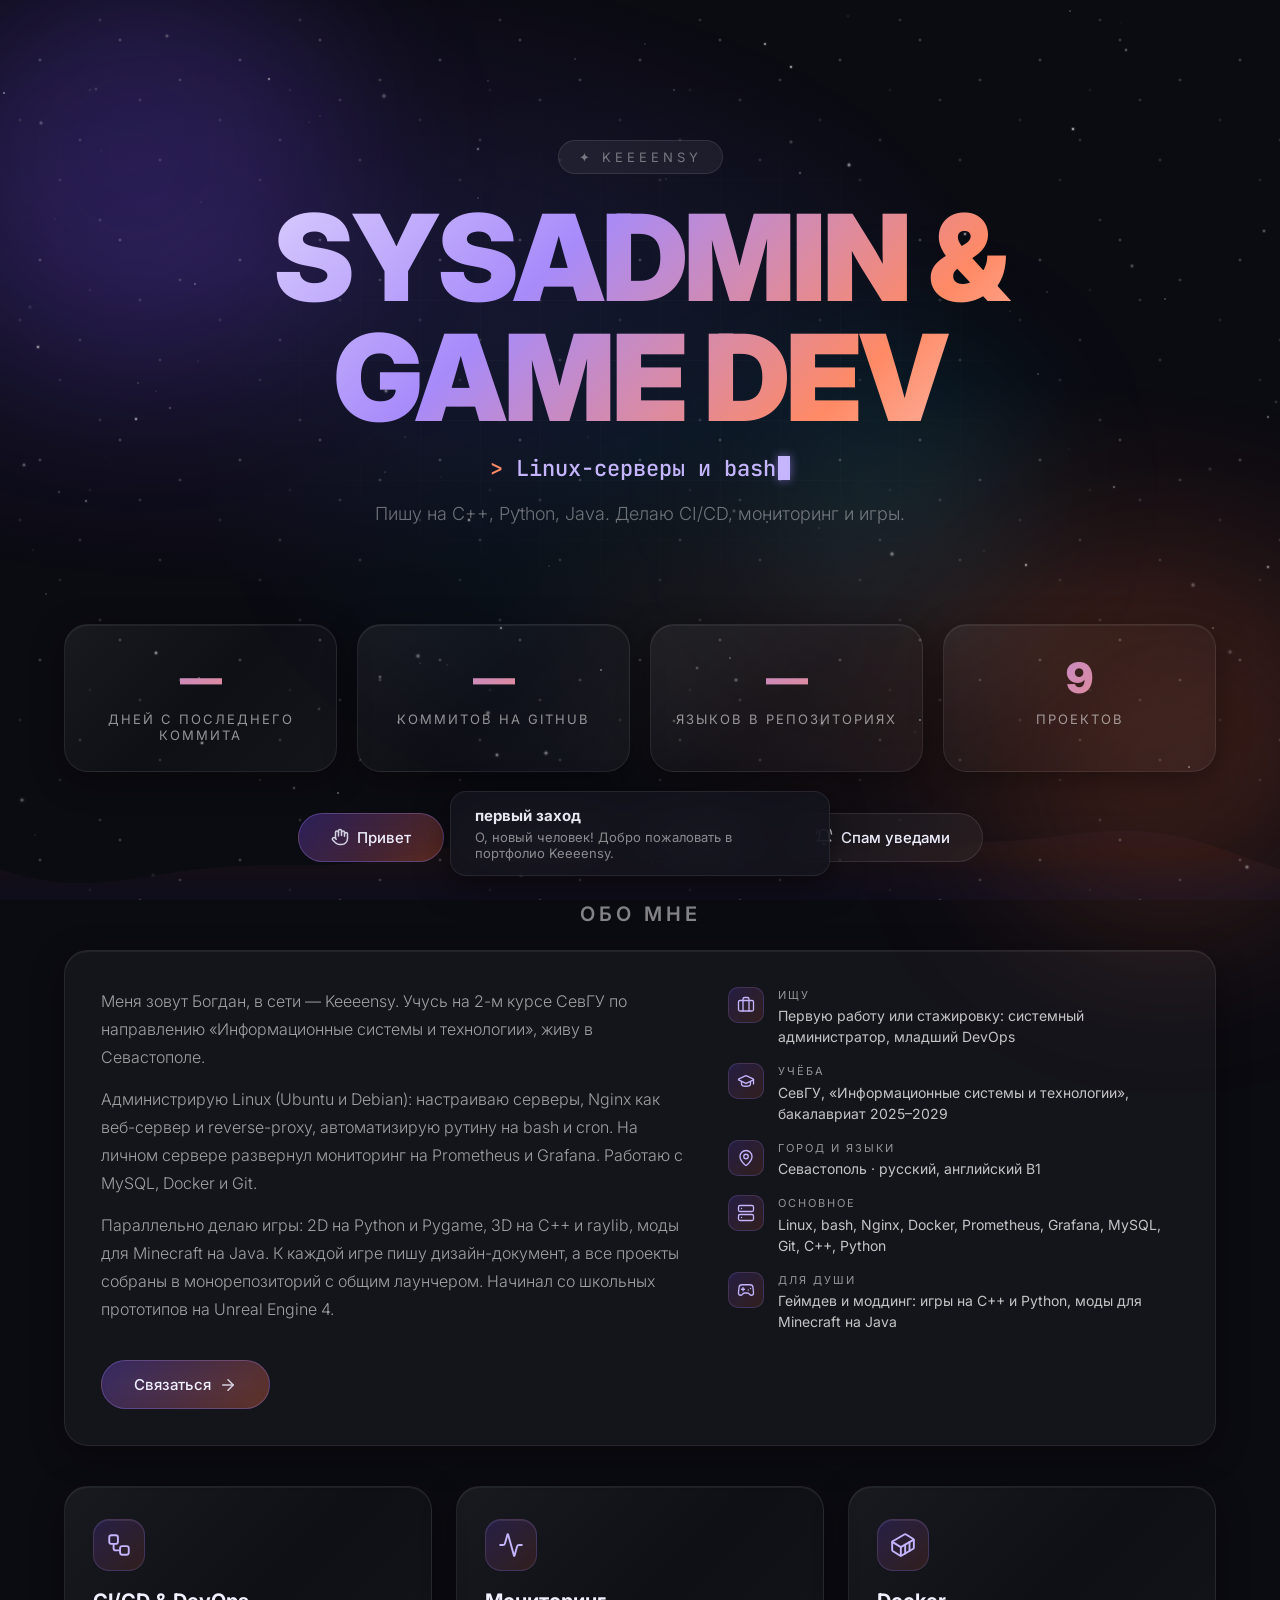
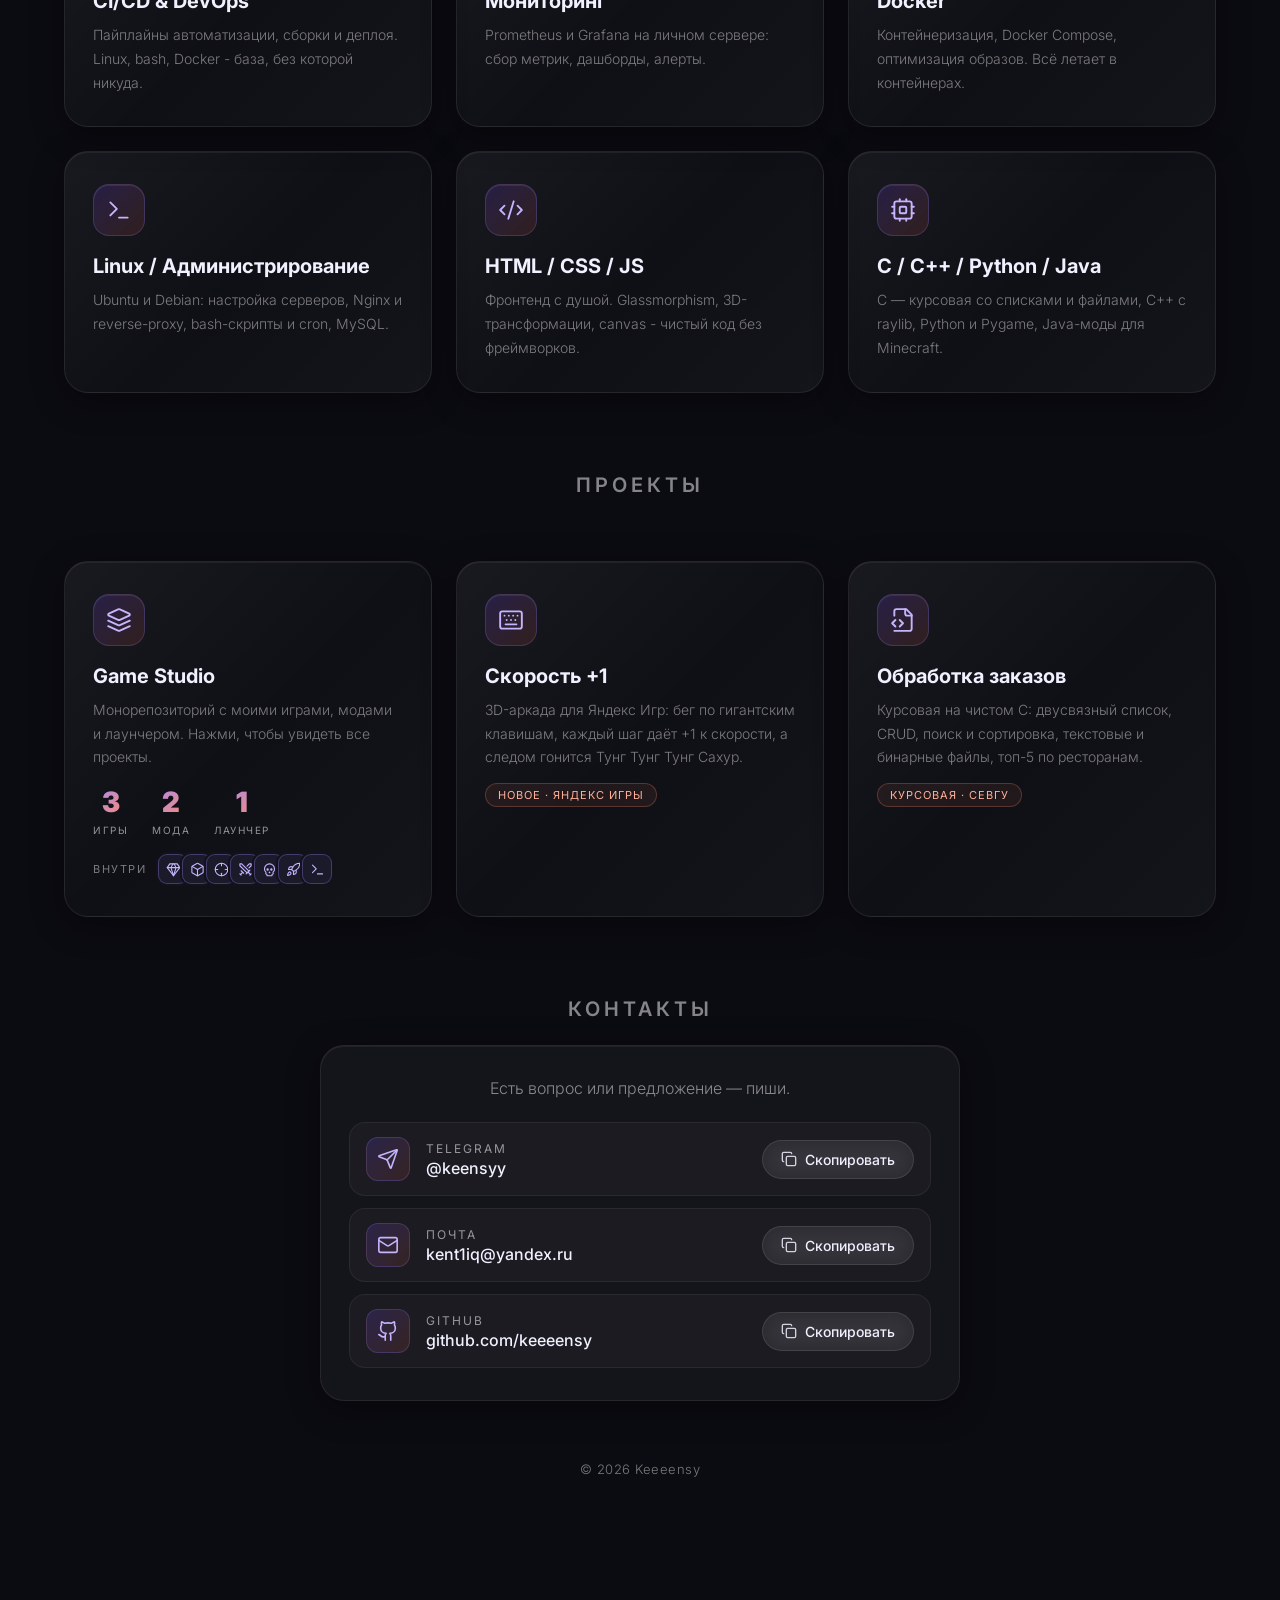
==== commit 50ea704f: "Deploy 2026-10-18 15:25" ====
--- a/index.html
+++ b/index.html
@@ -1 +1 @@
-<!DOCTYPE html><html lang="ru"><head><meta charset="UTF-8"><meta name="viewport" content="width=device-width,initial-scale=1"><title>Keeeensy — Sysadmin &amp; Game Dev</title><meta name="description" content="Богдан (Keeeensy) — студент СевГУ, начинающий сисадмин и геймдев. Linux, Nginx, Docker, Prometheus + Grafana; игры на C++ и Python, моды для Minecraft."><meta name="theme-color" content="#0b0b12"><link rel="icon" href="favicon.svg" type="image/svg+xml"><link rel="canonical" href="https://keeeensy.github.io/"><meta property="og:type" content="website"><meta property="og:url" content="https://keeeensy.github.io/"><meta property="og:title" content="Keeeensy — Sysadmin &amp; Game Dev"><meta property="og:description" content="Богдан (Keeeensy) — студент СевГУ, начинающий сисадмин и геймдев. Linux, Nginx, Docker, Prometheus + Grafana; игры на C++ и Python, моды для Minecraft."><meta property="og:locale" content="ru_RU"><meta property="og:image" content="https://keeeensy.github.io/og-image.png"><meta property="og:image:width" content="1200"><meta property="og:image:height" content="630"><meta property="og:image:alt" content="Keeeensy — Sysadmin &amp; Game Dev"><meta name="twitter:card" content="summary_large_image"><link rel="preconnect" href="https://fonts.googleapis.com"><link rel="preconnect" href="https://fonts.gstatic.com" crossorigin><link rel="stylesheet" href="https://fonts.googleapis.com/css2?family=Inter:wght@300;400;600;700;900&family=JetBrains+Mono:wght@400;500&display=swap" media="print" onload='this.media="all"'><noscript><link rel="stylesheet" href="https://fonts.googleapis.com/css2?family=Inter:wght@300;400;600;700;900&family=JetBrains+Mono:wght@400;500&display=swap"></noscript><link rel="stylesheet" href="style.css"></head><body><div class="orb orb-1"></div><div class="orb orb-2"></div><div class="orb orb-3"></div><div class="grid-bg"></div><div class="bg"></div><canvas id="waveCanvas"></canvas><canvas id="starsCanvas"></canvas><canvas id="meteorCanvas"></canvas><div class="toast-container" id="toastContainer"></div><div class="easter-egg-window" id="eggWindow"><h2 id="eggTitle">СЕКРЕТКА</h2><p id="eggBody">Ты нашёл пасхалку.</p><button class="btn" onclick="closeEgg()">Закрыть</button></div><div class="container"><header class="reveal"><div class="badge"><span class="badge-star">✦</span> Keeeensy</div><h1>SYSADMIN &amp;<br>GAME DEV</h1><div class="typer"><span class="sr-only">Стек: Linux-серверы и bash, Nginx и reverse-proxy, Docker и Docker Compose, CI/CD пайплайны, Prometheus + Grafana, C++ · raylib · 3D, Python · Pygame, Java · моды на Fabric.</span><span class="typer-prompt" aria-hidden="true">&gt;</span> <span id="typerText" aria-hidden="true"></span><span class="typer-cursor" aria-hidden="true"></span></div><p>Пишу на C++, Python, Java. Делаю CI/CD, мониторинг и игры.</p></header><div class="stats reveal"><div class="glass stat-card" data-tilt><div class="number" id="ghLastCommit">0</div><div class="label" id="ghLastCommitLabel">дней с последнего коммита</div></div><div class="glass stat-card" data-tilt><div class="number" id="ghCommits">0</div><div class="label">коммитов на GitHub</div></div><div class="glass stat-card" data-tilt><div class="number" id="ghLangs">0</div><div class="label">языков в репозиториях</div></div><div class="glass stat-card" data-tilt><div class="number" id="projectCount" data-count="9">0</div><div class="label">проектов</div></div></div><div class="actions reveal"><button class="btn btn-primary" onclick="randomToast()"><svg aria-hidden="true" xmlns="http://www.w3.org/2000/svg" viewBox="0 0 24 24" fill="none" stroke="currentColor" stroke-width="2" stroke-linecap="round" stroke-linejoin="round"><path d="M18 11V6a2 2 0 0 0-2-2a2 2 0 0 0-2 2"/><path d="M14 10V4a2 2 0 0 0-2-2a2 2 0 0 0-2 2v2"/><path d="M10 10.5V6a2 2 0 0 0-2-2a2 2 0 0 0-2 2v8"/><path d="M18 8a2 2 0 1 1 4 0v6a8 8 0 0 1-8 8h-2c-2.8 0-4.5-.86-5.99-2.34l-3.6-3.6a2 2 0 0 1 2.83-2.82L7 15"/></svg> Привет</button> <button class="btn" onclick="showEggHint()"><svg aria-hidden="true" xmlns="http://www.w3.org/2000/svg" viewBox="0 0 24 24" fill="none" stroke="currentColor" stroke-width="2" stroke-linecap="round" stroke-linejoin="round"><path d="M9.937 15.5A2 2 0 0 0 8.5 14.063l-6.135-1.582a.5.5 0 0 1 0-.962L8.5 9.936A2 2 0 0 0 9.937 8.5l1.582-6.135a.5.5 0 0 1 .963 0L14.063 8.5A2 2 0 0 0 15.5 9.937l6.135 1.581a.5.5 0 0 1 0 .964L15.5 14.063a2 2 0 0 0-1.437 1.437l-1.582 6.135a.5.5 0 0 1-.963 0z"/><path d="M20 3v4"/><path d="M22 5h-4"/><path d="M4 17v2"/><path d="M5 18H3"/></svg> Пасхалка</button> <a class="btn" href="https://github.com/keeeensy" target="_blank" rel="noopener"><svg aria-hidden="true" xmlns="http://www.w3.org/2000/svg" viewBox="0 0 24 24" fill="none" stroke="currentColor" stroke-width="2" stroke-linecap="round" stroke-linejoin="round"><path d="M15 22v-4a4.8 4.8 0 0 0-1-3.5c3 0 6-2 6-5.5.08-1.25-.27-2.48-1-3.5.28-1.15.28-2.35 0-3.5 0 0-1 0-3 1.5-2.64-.5-5.36-.5-8 0C6 2 5 2 5 2c-.3 1.15-.3 2.35 0 3.5A5.403 5.403 0 0 0 4 9c0 3.5 3 5.5 6 5.5-.39.49-.68 1.05-.85 1.65-.17.6-.22 1.23-.15 1.85v4"/><path d="M9 18c-4.51 2-5-2-7-2"/></svg> GitHub</a> <button class="btn" onclick="spamToasts()"><svg aria-hidden="true" xmlns="http://www.w3.org/2000/svg" viewBox="0 0 24 24" fill="none" stroke="currentColor" stroke-width="2" stroke-linecap="round" stroke-linejoin="round"><path d="M6 8a6 6 0 0 1 12 0c0 7 3 9 3 9H3s3-2 3-9"/><path d="M10.3 21a1.94 1.94 0 0 0 3.4 0"/><path d="M4 2C2.8 3.7 2 5.7 2 8"/><path d="M22 8c0-2.3-.8-4.3-2-6"/></svg> Спам уведами</button></div><section class="reveal section" id="about"><h2 class="section-title">обо мне</h2><div class="glass about-card"><div class="about-text"><p>Меня зовут Богдан, в сети — Keeeensy. Учусь на 2-м курсе СевГУ по направлению «Информационные системы и технологии», живу в Севастополе.</p><p>Администрирую Linux (Ubuntu и Debian): настраиваю серверы, Nginx как веб-сервер и reverse-proxy, автоматизирую рутину на bash и cron. На личном сервере развернул мониторинг на Prometheus и Grafana. Работаю с MySQL, Docker и Git.</p><p>Параллельно делаю игры: 2D на Python и Pygame, 3D на C++ и raylib, моды для Minecraft на Java. К каждой игре пишу дизайн-документ, а все проекты собраны в монорепозиторий с общим лаунчером. Начинал со школьных прототипов на Unreal Engine 4.</p></div><ul class="about-facts"><li><span class="about-fact-icon"><svg aria-hidden="true" xmlns="http://www.w3.org/2000/svg" viewBox="0 0 24 24" fill="none" stroke="currentColor" stroke-width="2" stroke-linecap="round" stroke-linejoin="round"><path d="M16 20V4a2 2 0 0 0-2-2h-4a2 2 0 0 0-2 2v16"/><rect width="20" height="14" x="2" y="6" rx="2"/></svg></span><div><div class="about-fact-label">Ищу</div>Первую работу или стажировку: системный администратор, младший DevOps</div></li><li><span class="about-fact-icon"><svg aria-hidden="true" xmlns="http://www.w3.org/2000/svg" viewBox="0 0 24 24" fill="none" stroke="currentColor" stroke-width="2" stroke-linecap="round" stroke-linejoin="round"><path d="M21.42 10.922a1 1 0 0 0-.019-1.838L12.83 5.18a2 2 0 0 0-1.66 0L2.6 9.08a1 1 0 0 0 0 1.832l8.57 3.908a2 2 0 0 0 1.66 0z"/><path d="M22 10v6"/><path d="M6 12.5V16a6 3 0 0 0 12 0v-3.5"/></svg></span><div><div class="about-fact-label">Учёба</div>СевГУ, «Информационные системы и технологии», бакалавриат 2025–2029</div></li><li><span class="about-fact-icon"><svg aria-hidden="true" xmlns="http://www.w3.org/2000/svg" viewBox="0 0 24 24" fill="none" stroke="currentColor" stroke-width="2" stroke-linecap="round" stroke-linejoin="round"><path d="M20 10c0 4.993-5.539 10.193-7.399 11.799a1 1 0 0 1-1.202 0C9.539 20.193 4 14.993 4 10a8 8 0 0 1 16 0"/><circle cx="12" cy="10" r="3"/></svg></span><div><div class="about-fact-label">Город и языки</div>Севастополь · русский, английский B1</div></li><li><span class="about-fact-icon"><svg aria-hidden="true" xmlns="http://www.w3.org/2000/svg" viewBox="0 0 24 24" fill="none" stroke="currentColor" stroke-width="2" stroke-linecap="round" stroke-linejoin="round"><rect width="20" height="8" x="2" y="2" rx="2" ry="2"/><rect width="20" height="8" x="2" y="14" rx="2" ry="2"/><line x1="6" x2="6.01" y1="6" y2="6"/><line x1="6" x2="6.01" y1="18" y2="18"/></svg></span><div><div class="about-fact-label">Основное</div>Linux, bash, Nginx, Docker, Prometheus, Grafana, MySQL, Git, C++, Python</div></li><li><span class="about-fact-icon"><svg aria-hidden="true" xmlns="http://www.w3.org/2000/svg" viewBox="0 0 24 24" fill="none" stroke="currentColor" stroke-width="2" stroke-linecap="round" stroke-linejoin="round"><line x1="6" x2="10" y1="11" y2="11"/><line x1="8" x2="8" y1="9" y2="13"/><line x1="15" x2="15.01" y1="12" y2="12"/><line x1="18" x2="18.01" y1="10" y2="10"/><path d="M17.32 5H6.68a4 4 0 0 0-3.978 3.59c-.006.052-.01.101-.017.152C2.604 9.416 2 14.456 2 16a3 3 0 0 0 3 3c1 0 1.5-.5 2-1l1.414-1.414A2 2 0 0 1 9.828 16h4.344a2 2 0 0 1 1.414.586L17 18c.5.5 1 1 2 1a3 3 0 0 0 3-3c0-1.545-.604-6.584-.685-7.258-.007-.05-.011-.1-.017-.151A4 4 0 0 0 17.32 5z"/></svg></span><div><div class="about-fact-label">Для души</div>Геймдев и моддинг: игры на C++ и Python, моды для Minecraft на Java</div></li></ul><a class="btn btn-primary about-cta" href="#contacts">Связаться <svg aria-hidden="true" xmlns="http://www.w3.org/2000/svg" viewBox="0 0 24 24" fill="none" stroke="currentColor" stroke-width="2" stroke-linecap="round" stroke-linejoin="round"><path d="M5 12h14"/><path d="m12 5 7 7-7 7"/></svg></a></div></section><div class="cards-grid reveal"><div class="glass card" data-tilt><div class="card-glow"></div><span class="icon"><svg aria-hidden="true" xmlns="http://www.w3.org/2000/svg" viewBox="0 0 24 24" fill="none" stroke="currentColor" stroke-width="2" stroke-linecap="round" stroke-linejoin="round"><rect width="8" height="8" x="3" y="3" rx="2"/><path d="M7 11v4a2 2 0 0 0 2 2h4"/><rect width="8" height="8" x="13" y="13" rx="2"/></svg></span><h3>CI/CD & DevOps</h3><p>Пайплайны автоматизации, сборки и деплоя. Linux, bash, Docker - база, без которой никуда.</p></div><div class="glass card" data-tilt><div class="card-glow"></div><span class="icon"><svg aria-hidden="true" xmlns="http://www.w3.org/2000/svg" viewBox="0 0 24 24" fill="none" stroke="currentColor" stroke-width="2" stroke-linecap="round" stroke-linejoin="round"><path d="M22 12h-2.48a2 2 0 0 0-1.93 1.46l-2.35 8.36a.25.25 0 0 1-.48 0L9.24 2.18a.25.25 0 0 0-.48 0l-2.35 8.36A2 2 0 0 1 4.49 12H2"/></svg></span><h3>Мониторинг</h3><p>Prometheus и Grafana на личном сервере: сбор метрик, дашборды, алерты.</p></div><div class="glass card" data-tilt><div class="card-glow"></div><span class="icon"><svg aria-hidden="true" xmlns="http://www.w3.org/2000/svg" viewBox="0 0 24 24" fill="none" stroke="currentColor" stroke-width="2" stroke-linecap="round" stroke-linejoin="round"><path d="M22 7.7c0-.6-.4-1.2-.8-1.5l-6.3-3.9a1.72 1.72 0 0 0-1.7 0l-10.3 6c-.5.2-.9.8-.9 1.4v6.6c0 .5.4 1.2.8 1.5l6.3 3.9a1.72 1.72 0 0 0 1.7 0l10.3-6c.5-.3.9-1 .9-1.5Z"/><path d="M10 21.9V14L2.1 9.1"/><path d="m10 14 11.9-6.9"/><path d="M14 19.8v-8.1"/><path d="M18 17.5V9.4"/></svg></span><h3>Docker</h3><p>Контейнеризация, Docker Compose, оптимизация образов. Всё летает в контейнерах.</p></div><div class="glass card" data-tilt><div class="card-glow"></div><span class="icon"><svg aria-hidden="true" xmlns="http://www.w3.org/2000/svg" viewBox="0 0 24 24" fill="none" stroke="currentColor" stroke-width="2" stroke-linecap="round" stroke-linejoin="round"><polyline points="4 17 10 11 4 5"/><line x1="12" x2="20" y1="19" y2="19"/></svg></span><h3>Linux / Администрирование</h3><p>Ubuntu и Debian: настройка серверов, Nginx и reverse-proxy, bash-скрипты и cron, MySQL.</p></div><div class="glass card" data-tilt><div class="card-glow"></div><span class="icon"><svg aria-hidden="true" xmlns="http://www.w3.org/2000/svg" viewBox="0 0 24 24" fill="none" stroke="currentColor" stroke-width="2" stroke-linecap="round" stroke-linejoin="round"><path d="m18 16 4-4-4-4"/><path d="m6 8-4 4 4 4"/><path d="m14.5 4-5 16"/></svg></span><h3>HTML / CSS / JS</h3><p>Фронтенд с душой. Glassmorphism, 3D-трансформации, canvas - чистый код без фреймворков.</p></div><div class="glass card" data-tilt><div class="card-glow"></div><span class="icon"><svg aria-hidden="true" xmlns="http://www.w3.org/2000/svg" viewBox="0 0 24 24" fill="none" stroke="currentColor" stroke-width="2" stroke-linecap="round" stroke-linejoin="round"><rect width="16" height="16" x="4" y="4" rx="2"/><rect width="6" height="6" x="9" y="9" rx="1"/><path d="M15 2v2"/><path d="M15 20v2"/><path d="M2 15h2"/><path d="M2 9h2"/><path d="M20 15h2"/><path d="M20 9h2"/><path d="M9 2v2"/><path d="M9 20v2"/></svg></span><h3>C / C++ / Python / Java</h3><p>C — курсовая со списками и файлами, C++ с raylib, Python и Pygame, Java-моды для Minecraft.</p></div></div><div class="reveal section"><h2 class="section-title">проекты</h2><div class="glass card card-featured" data-tilt id="studioCard" role="button" tabindex="0" aria-haspopup="dialog" aria-controls="orbit" aria-label="Keeeensy Game Studio — показать 7 проектов"><div class="card-glow"></div><img class="featured-cover" src="img/game-studio.webp" alt="Keeeensy Game Studio: 3 игры, 2 мода для Minecraft, единый лаунчер" width="1280" height="360" loading="lazy"><div class="featured-body"><div class="featured-text"><span class="card-label">Монорепозиторий</span><h3>Keeeensy Game Studio</h3><p>Все мои игры, моды и инструменты в одном репозитории. У каждого проекта свой README и дизайн-документ, а общий лаунчер запускает игры и профили Minecraft.</p><div class="chips"><span>Python</span><span>C++</span><span>Java</span><span>PowerShell</span></div></div><div class="featured-side"><div class="featured-stats"><div><b>3</b><span>игры</span></div><div><b>2</b><span>мода</span></div><div><b>1</b><span>лаунчер</span></div></div><div class="featured-inside"><span>Внутри</span><div class="inside-icons"><span><svg aria-hidden="true" xmlns="http://www.w3.org/2000/svg" viewBox="0 0 24 24" fill="none" stroke="currentColor" stroke-width="2" stroke-linecap="round" stroke-linejoin="round"><path d="M6 3h12l4 6-10 13L2 9Z"/><path d="M11 3 8 9l4 13 4-13-3-6"/><path d="M2 9h20"/></svg></span><span><svg aria-hidden="true" xmlns="http://www.w3.org/2000/svg" viewBox="0 0 24 24" fill="none" stroke="currentColor" stroke-width="2" stroke-linecap="round" stroke-linejoin="round"><path d="M21 8a2 2 0 0 0-1-1.73l-7-4a2 2 0 0 0-2 0l-7 4A2 2 0 0 0 3 8v8a2 2 0 0 0 1 1.73l7 4a2 2 0 0 0 2 0l7-4A2 2 0 0 0 21 16Z"/><path d="m3.3 7 8.7 5 8.7-5"/><path d="M12 22V12"/></svg></span><span><svg aria-hidden="true" xmlns="http://www.w3.org/2000/svg" viewBox="0 0 24 24" fill="none" stroke="currentColor" stroke-width="2" stroke-linecap="round" stroke-linejoin="round"><circle cx="12" cy="12" r="10"/><line x1="22" x2="18" y1="12" y2="12"/><line x1="6" x2="2" y1="12" y2="12"/><line x1="12" x2="12" y1="6" y2="2"/><line x1="12" x2="12" y1="22" y2="18"/></svg></span><span><svg aria-hidden="true" xmlns="http://www.w3.org/2000/svg" viewBox="0 0 24 24" fill="none" stroke="currentColor" stroke-width="2" stroke-linecap="round" stroke-linejoin="round"><polyline points="14.5 17.5 3 6 3 3 6 3 17.5 14.5"/><line x1="13" x2="19" y1="19" y2="13"/><line x1="16" x2="20" y1="16" y2="20"/><line x1="19" x2="21" y1="21" y2="19"/><polyline points="14.5 6.5 18 3 21 3 21 6 17.5 9.5"/><line x1="5" x2="9" y1="14" y2="18"/><line x1="7" x2="4" y1="17" y2="20"/><line x1="3" x2="5" y1="19" y2="21"/></svg></span><span><svg aria-hidden="true" xmlns="http://www.w3.org/2000/svg" viewBox="0 0 24 24" fill="none" stroke="currentColor" stroke-width="2" stroke-linecap="round" stroke-linejoin="round"><path d="m12.5 17-.5-1-.5 1h1z"/><path d="M15 22a1 1 0 0 0 1-1v-1a2 2 0 0 0 1.56-3.25 8 8 0 1 0-11.12 0A2 2 0 0 0 8 20v1a1 1 0 0 0 1 1z"/><circle cx="15" cy="12" r="1"/><circle cx="9" cy="12" r="1"/></svg></span><span><svg aria-hidden="true" xmlns="http://www.w3.org/2000/svg" viewBox="0 0 24 24" fill="none" stroke="currentColor" stroke-width="2" stroke-linecap="round" stroke-linejoin="round"><path d="M4.5 16.5c-1.5 1.26-2 5-2 5s3.74-.5 5-2c.71-.84.7-2.13-.09-2.91a2.18 2.18 0 0 0-2.91-.09z"/><path d="m12 15-3-3a22 22 0 0 1 2-3.95A12.88 12.88 0 0 1 22 2c0 2.72-.78 7.5-6 11a22.35 22.35 0 0 1-4 2z"/><path d="M9 12H4s.55-3.03 2-4c1.62-1.08 5 0 5 0"/><path d="M12 15v5s3.03-.55 4-2c1.08-1.62 0-5 0-5"/></svg></span><span><svg aria-hidden="true" xmlns="http://www.w3.org/2000/svg" viewBox="0 0 24 24" fill="none" stroke="currentColor" stroke-width="2" stroke-linecap="round" stroke-linejoin="round"><polyline points="4 17 10 11 4 5"/><line x1="12" x2="20" y1="19" y2="19"/></svg></span></div></div><span class="featured-cta">Смотреть проекты <svg aria-hidden="true" xmlns="http://www.w3.org/2000/svg" viewBox="0 0 24 24" fill="none" stroke="currentColor" stroke-width="2" stroke-linecap="round" stroke-linejoin="round"><path d="M5 12h14"/><path d="m12 5 7 7-7 7"/></svg></span></div></div></div><div class="glass card card-showcase" data-tilt><div class="card-glow"></div><img class="showcase-cover" src="img/sahur-escape.webp" alt="Обложка игры «Скорость +1: Побег от Сахура»" width="800" height="470" loading="lazy"><div class="showcase-body"><span class="card-label card-label-new">Новое · Яндекс Игры</span><h3>Скорость +1: Побег от Сахура</h3><p>3D-аркада для Яндекс Игр: бежишь по трассе из гигантских клавиш, каждый шаг даёт +1 к скорости навсегда, а за тобой гонится Тунг Тунг Тунг Сахур.</p><ul class="showcase-points"><li>4 мира и бесконечные этапы со стенами, которые пробивает только скорость</li><li>16 брейнротов-питомцев: бегут следом и умножают скорость</li><li>Графика и звук генерируются кодом, вся игра весит около 175 КБ</li></ul><div class="chips"><span>JavaScript</span><span>Three.js</span><span>Yandex Games SDK</span></div></div></div><div class="cards-grid"><a class="glass card card-wide" data-tilt href="https://github.com/keeeensy/delivery-orders-c" target="_blank" rel="noopener"><div class="card-glow"></div><span class="icon"><svg aria-hidden="true" xmlns="http://www.w3.org/2000/svg" viewBox="0 0 24 24" fill="none" stroke="currentColor" stroke-width="2" stroke-linecap="round" stroke-linejoin="round"><path d="M4 22h14a2 2 0 0 0 2-2V7l-5-5H6a2 2 0 0 0-2 2v4"/><path d="M14 2v4a2 2 0 0 0 2 2h4"/><path d="m5 12-3 3 3 3"/><path d="m9 18 3-3-3-3"/></svg></span><h3>Обработка заказов</h3><p>Курсовая на чистом C: двусвязный список, CRUD, поиск и сортировка, текстовые и бинарные файлы, топ-5 по ресторанам.</p><span class="card-tag">курсовая · СевГУ</span></a></div></div><section class="reveal section" id="contacts"><h2 class="section-title">контакты</h2><div class="glass contact-card"><p class="contact-lead">Есть вопрос или предложение — пиши.</p><ul class="contact-list"><li class="contact-item"><span class="contact-icon"><svg aria-hidden="true" xmlns="http://www.w3.org/2000/svg" viewBox="0 0 24 24" fill="none" stroke="currentColor" stroke-width="2" stroke-linecap="round" stroke-linejoin="round"><path d="M14.536 21.686a.5.5 0 0 0 .937-.024l6.5-19a.496.496 0 0 0-.635-.635l-19 6.5a.5.5 0 0 0-.024.937l7.93 3.18a2 2 0 0 1 1.112 1.11z"/><path d="m21.854 2.147-10.94 10.939"/></svg></span><div class="contact-info"><div class="contact-label">Telegram</div><a href="https://t.me/keensyy" target="_blank" rel="noopener">@keensyy</a></div><button class="btn btn-small" data-copy="https://t.me/keensyy" aria-label="Скопировать ссылку на Telegram"><svg aria-hidden="true" xmlns="http://www.w3.org/2000/svg" viewBox="0 0 24 24" fill="none" stroke="currentColor" stroke-width="2" stroke-linecap="round" stroke-linejoin="round"><rect width="14" height="14" x="8" y="8" rx="2" ry="2"/><path d="M4 16c-1.1 0-2-.9-2-2V4c0-1.1.9-2 2-2h10c1.1 0 2 .9 2 2"/></svg> Скопировать</button></li><li class="contact-item"><span class="contact-icon"><svg aria-hidden="true" xmlns="http://www.w3.org/2000/svg" viewBox="0 0 24 24" fill="none" stroke="currentColor" stroke-width="2" stroke-linecap="round" stroke-linejoin="round"><rect width="20" height="16" x="2" y="4" rx="2"/><path d="m22 7-8.97 5.7a1.94 1.94 0 0 1-2.06 0L2 7"/></svg></span><div class="contact-info"><div class="contact-label">Почта</div><a href="mailto:kent1iq@yandex.ru">kent1iq@yandex.ru</a></div><button class="btn btn-small" data-copy="kent1iq@yandex.ru" aria-label="Скопировать email"><svg aria-hidden="true" xmlns="http://www.w3.org/2000/svg" viewBox="0 0 24 24" fill="none" stroke="currentColor" stroke-width="2" stroke-linecap="round" stroke-linejoin="round"><rect width="14" height="14" x="8" y="8" rx="2" ry="2"/><path d="M4 16c-1.1 0-2-.9-2-2V4c0-1.1.9-2 2-2h10c1.1 0 2 .9 2 2"/></svg> Скопировать</button></li><li class="contact-item"><span class="contact-icon"><svg aria-hidden="true" xmlns="http://www.w3.org/2000/svg" viewBox="0 0 24 24" fill="none" stroke="currentColor" stroke-width="2" stroke-linecap="round" stroke-linejoin="round"><path d="M15 22v-4a4.8 4.8 0 0 0-1-3.5c3 0 6-2 6-5.5.08-1.25-.27-2.48-1-3.5.28-1.15.28-2.35 0-3.5 0 0-1 0-3 1.5-2.64-.5-5.36-.5-8 0C6 2 5 2 5 2c-.3 1.15-.3 2.35 0 3.5A5.403 5.403 0 0 0 4 9c0 3.5 3 5.5 6 5.5-.39.49-.68 1.05-.85 1.65-.17.6-.22 1.23-.15 1.85v4"/><path d="M9 18c-4.51 2-5-2-7-2"/></svg></span><div class="contact-info"><div class="contact-label">GitHub</div><a href="https://github.com/keeeensy" target="_blank" rel="noopener">github.com/keeeensy</a></div><button class="btn btn-small" data-copy="https://github.com/keeeensy" aria-label="Скопировать ссылку на GitHub"><svg aria-hidden="true" xmlns="http://www.w3.org/2000/svg" viewBox="0 0 24 24" fill="none" stroke="currentColor" stroke-width="2" stroke-linecap="round" stroke-linejoin="round"><rect width="14" height="14" x="8" y="8" rx="2" ry="2"/><path d="M4 16c-1.1 0-2-.9-2-2V4c0-1.1.9-2 2-2h10c1.1 0 2 .9 2 2"/></svg> Скопировать</button></li></ul></div></section><footer class="reveal">© 2026 Keeeensy</footer></div><div class="orbit" id="orbit" role="dialog" aria-modal="true" aria-label="Проекты Keeeensy Game Studio" hidden><div class="orbit-backdrop" data-orbit-close></div><button class="orbit-close" type="button" aria-label="Закрыть" data-orbit-close><svg aria-hidden="true" xmlns="http://www.w3.org/2000/svg" viewBox="0 0 24 24" fill="none" stroke="currentColor" stroke-width="2" stroke-linecap="round" stroke-linejoin="round"><path d="M18 6 6 18"/><path d="m6 6 12 12"/></svg></button><div class="orbit-stage"><div class="orbit-center-wrap"><div class="orbit-center"><img src="img/game-studio.webp" alt="" width="1280" height="360"><div class="orbit-center-body"><span class="card-label">Монорепозиторий</span><h3>Keeeensy Game Studio</h3><p>3 игры, 2 мода для Minecraft и лаунчер в одном репозитории. Нажми на любой проект, чтобы открыть его код.</p><a class="featured-cta" href="https://github.com/keeeensy/keeeensy-game-studio" target="_blank" rel="noopener">Открыть на GitHub <svg aria-hidden="true" xmlns="http://www.w3.org/2000/svg" viewBox="0 0 24 24" fill="none" stroke="currentColor" stroke-width="2" stroke-linecap="round" stroke-linejoin="round"><path d="M5 12h14"/><path d="m12 5 7 7-7 7"/></svg></a></div></div></div><div class="orbit-ring"><a class="orbit-item" href="https://github.com/keeeensy/keeeensy-game-studio/tree/master/gem_hunter" target="_blank" rel="noopener"><span class="orbit-icon"><svg aria-hidden="true" xmlns="http://www.w3.org/2000/svg" viewBox="0 0 24 24" fill="none" stroke="currentColor" stroke-width="2" stroke-linecap="round" stroke-linejoin="round"><path d="M6 3h12l4 6-10 13L2 9Z"/><path d="M11 3 8 9l4 13 4-13-3-6"/><path d="M2 9h20"/></svg></span><span class="orbit-text"><b>Gem Hunter 2D</b><small>Процедурный dungeon crawler</small></span> </a><a class="orbit-item" href="https://github.com/keeeensy/keeeensy-game-studio/tree/master/3d_maze" target="_blank" rel="noopener"><span class="orbit-icon"><svg aria-hidden="true" xmlns="http://www.w3.org/2000/svg" viewBox="0 0 24 24" fill="none" stroke="currentColor" stroke-width="2" stroke-linecap="round" stroke-linejoin="round"><path d="M21 8a2 2 0 0 0-1-1.73l-7-4a2 2 0 0 0-2 0l-7 4A2 2 0 0 0 3 8v8a2 2 0 0 0 1 1.73l7 4a2 2 0 0 0 2 0l7-4A2 2 0 0 0 21 16Z"/><path d="m3.3 7 8.7 5 8.7-5"/><path d="M12 22V12"/></svg></span><span class="orbit-text"><b>Gem Hunter 3D</b><small>3D-лабиринт от первого лица</small></span> </a><a class="orbit-item" href="https://github.com/keeeensy/keeeensy-game-studio/tree/master/zombie_survival" target="_blank" rel="noopener"><span class="orbit-icon"><svg aria-hidden="true" xmlns="http://www.w3.org/2000/svg" viewBox="0 0 24 24" fill="none" stroke="currentColor" stroke-width="2" stroke-linecap="round" stroke-linejoin="round"><circle cx="12" cy="12" r="10"/><line x1="22" x2="18" y1="12" y2="12"/><line x1="6" x2="2" y1="12" y2="12"/><line x1="12" x2="12" y1="6" y2="2"/><line x1="12" x2="12" y1="22" y2="18"/></svg></span><span class="orbit-text"><b>Zombie Survival</b><small>Волновой survival-шутер</small></span> </a><a class="orbit-item" href="https://github.com/keeeensy/keeeensy-game-studio/tree/master/rpg_levels_mod" target="_blank" rel="noopener"><span class="orbit-icon"><svg aria-hidden="true" xmlns="http://www.w3.org/2000/svg" viewBox="0 0 24 24" fill="none" stroke="currentColor" stroke-width="2" stroke-linecap="round" stroke-linejoin="round"><polyline points="14.5 17.5 3 6 3 3 6 3 17.5 14.5"/><line x1="13" x2="19" y1="19" y2="13"/><line x1="16" x2="20" y1="16" y2="20"/><line x1="19" x2="21" y1="21" y2="19"/><polyline points="14.5 6.5 18 3 21 3 21 6 17.5 9.5"/><line x1="5" x2="9" y1="14" y2="18"/><line x1="7" x2="4" y1="17" y2="20"/><line x1="3" x2="5" y1="19" y2="21"/></svg></span><span class="orbit-text"><b>RPG Levels</b><small>Мод: уровни монстров и XP</small></span> </a><a class="orbit-item" href="https://github.com/keeeensy/keeeensy-game-studio/tree/master/death_marker_mod" target="_blank" rel="noopener"><span class="orbit-icon"><svg aria-hidden="true" xmlns="http://www.w3.org/2000/svg" viewBox="0 0 24 24" fill="none" stroke="currentColor" stroke-width="2" stroke-linecap="round" stroke-linejoin="round"><path d="m12.5 17-.5-1-.5 1h1z"/><path d="M15 22a1 1 0 0 0 1-1v-1a2 2 0 0 0 1.56-3.25 8 8 0 1 0-11.12 0A2 2 0 0 0 8 20v1a1 1 0 0 0 1 1z"/><circle cx="15" cy="12" r="1"/><circle cx="9" cy="12" r="1"/></svg></span><span class="orbit-text"><b>Death Marker</b><small>Мод: факел на месте смерти</small></span> </a><a class="orbit-item" href="https://github.com/keeeensy/keeeensy-game-studio/blob/master/launcher.pyw" target="_blank" rel="noopener"><span class="orbit-icon"><svg aria-hidden="true" xmlns="http://www.w3.org/2000/svg" viewBox="0 0 24 24" fill="none" stroke="currentColor" stroke-width="2" stroke-linecap="round" stroke-linejoin="round"><path d="M4.5 16.5c-1.5 1.26-2 5-2 5s3.74-.5 5-2c.71-.84.7-2.13-.09-2.91a2.18 2.18 0 0 0-2.91-.09z"/><path d="m12 15-3-3a22 22 0 0 1 2-3.95A12.88 12.88 0 0 1 22 2c0 2.72-.78 7.5-6 11a22.35 22.35 0 0 1-4 2z"/><path d="M9 12H4s.55-3.03 2-4c1.62-1.08 5 0 5 0"/><path d="M12 15v5s3.03-.55 4-2c1.08-1.62 0-5 0-5"/></svg></span><span class="orbit-text"><b>Лаунчер</b><small>Запуск игр и профилей Minecraft</small></span> </a><a class="orbit-item" href="https://github.com/keeeensy/keeeensy-game-studio/tree/master/minecraft_profiles" target="_blank" rel="noopener"><span class="orbit-icon"><svg aria-hidden="true" xmlns="http://www.w3.org/2000/svg" viewBox="0 0 24 24" fill="none" stroke="currentColor" stroke-width="2" stroke-linecap="round" stroke-linejoin="round"><polyline points="4 17 10 11 4 5"/><line x1="12" x2="20" y1="19" y2="19"/></svg></span><span class="orbit-text"><b>Minecraft Profiles</b><small>Наборы модов одной командой</small></span></a></div></div><p class="orbit-hint">Наведи, чтобы остановить вращение · Esc — закрыть</p></div><script src="script.js"></script></body></html>+<!DOCTYPE html><html lang="ru"><head><meta charset="UTF-8"><meta name="viewport" content="width=device-width,initial-scale=1"><title>Keeeensy — Sysadmin &amp; Game Dev</title><meta name="description" content="Богдан (Keeeensy) — студент СевГУ, начинающий сисадмин и геймдев. Linux, Nginx, Docker, Prometheus + Grafana; игры на C++ и Python, моды для Minecraft."><meta name="theme-color" content="#0b0b12"><link rel="icon" href="favicon.svg" type="image/svg+xml"><link rel="canonical" href="https://keeeensy.github.io/"><meta property="og:type" content="website"><meta property="og:url" content="https://keeeensy.github.io/"><meta property="og:title" content="Keeeensy — Sysadmin &amp; Game Dev"><meta property="og:description" content="Богдан (Keeeensy) — студент СевГУ, начинающий сисадмин и геймдев. Linux, Nginx, Docker, Prometheus + Grafana; игры на C++ и Python, моды для Minecraft."><meta property="og:locale" content="ru_RU"><meta property="og:image" content="https://keeeensy.github.io/og-image.png"><meta property="og:image:width" content="1200"><meta property="og:image:height" content="630"><meta property="og:image:alt" content="Keeeensy — Sysadmin &amp; Game Dev"><meta name="twitter:card" content="summary_large_image"><link rel="preconnect" href="https://fonts.googleapis.com"><link rel="preconnect" href="https://fonts.gstatic.com" crossorigin><link rel="stylesheet" href="https://fonts.googleapis.com/css2?family=Inter:wght@300;400;600;700;900&family=JetBrains+Mono:wght@400;500&display=swap" media="print" onload='this.media="all"'><noscript><link rel="stylesheet" href="https://fonts.googleapis.com/css2?family=Inter:wght@300;400;600;700;900&family=JetBrains+Mono:wght@400;500&display=swap"></noscript><link rel="stylesheet" href="style.css"></head><body><div class="orb orb-1"></div><div class="orb orb-2"></div><div class="orb orb-3"></div><div class="grid-bg"></div><div class="bg"></div><canvas id="waveCanvas"></canvas><canvas id="starsCanvas"></canvas><canvas id="meteorCanvas"></canvas><div class="toast-container" id="toastContainer"></div><div class="easter-egg-window" id="eggWindow"><h2 id="eggTitle">СЕКРЕТКА</h2><p id="eggBody">Ты нашёл пасхалку.</p><button class="btn" onclick="closeEgg()">Закрыть</button></div><div class="container"><header class="reveal"><div class="badge"><span class="badge-star">✦</span> Keeeensy</div><h1>SYSADMIN &amp;<br>GAME DEV</h1><div class="typer"><span class="sr-only">Стек: Linux-серверы и bash, Nginx и reverse-proxy, Docker и Docker Compose, CI/CD пайплайны, Prometheus + Grafana, C++ · raylib · 3D, Python · Pygame, Java · моды на Fabric.</span><span class="typer-prompt" aria-hidden="true">&gt;</span> <span id="typerText" aria-hidden="true"></span><span class="typer-cursor" aria-hidden="true"></span></div><p>Пишу на C++, Python, Java. Делаю CI/CD, мониторинг и игры.</p></header><div class="stats reveal"><div class="glass stat-card" data-tilt><div class="number" id="ghLastCommit">0</div><div class="label" id="ghLastCommitLabel">дней с последнего коммита</div></div><div class="glass stat-card" data-tilt><div class="number" id="ghCommits">0</div><div class="label">коммитов на GitHub</div></div><div class="glass stat-card" data-tilt><div class="number" id="ghLangs">0</div><div class="label">языков в репозиториях</div></div><div class="glass stat-card" data-tilt><div class="number" id="projectCount" data-count="9">0</div><div class="label">проектов</div></div></div><div class="actions reveal"><button class="btn btn-primary" onclick="randomToast()"><svg aria-hidden="true" xmlns="http://www.w3.org/2000/svg" viewBox="0 0 24 24" fill="none" stroke="currentColor" stroke-width="2" stroke-linecap="round" stroke-linejoin="round"><path d="M18 11V6a2 2 0 0 0-2-2a2 2 0 0 0-2 2"/><path d="M14 10V4a2 2 0 0 0-2-2a2 2 0 0 0-2 2v2"/><path d="M10 10.5V6a2 2 0 0 0-2-2a2 2 0 0 0-2 2v8"/><path d="M18 8a2 2 0 1 1 4 0v6a8 8 0 0 1-8 8h-2c-2.8 0-4.5-.86-5.99-2.34l-3.6-3.6a2 2 0 0 1 2.83-2.82L7 15"/></svg> Привет</button> <button class="btn" onclick="showEggHint()"><svg aria-hidden="true" xmlns="http://www.w3.org/2000/svg" viewBox="0 0 24 24" fill="none" stroke="currentColor" stroke-width="2" stroke-linecap="round" stroke-linejoin="round"><path d="M9.937 15.5A2 2 0 0 0 8.5 14.063l-6.135-1.582a.5.5 0 0 1 0-.962L8.5 9.936A2 2 0 0 0 9.937 8.5l1.582-6.135a.5.5 0 0 1 .963 0L14.063 8.5A2 2 0 0 0 15.5 9.937l6.135 1.581a.5.5 0 0 1 0 .964L15.5 14.063a2 2 0 0 0-1.437 1.437l-1.582 6.135a.5.5 0 0 1-.963 0z"/><path d="M20 3v4"/><path d="M22 5h-4"/><path d="M4 17v2"/><path d="M5 18H3"/></svg> Пасхалка</button> <a class="btn" href="https://github.com/keeeensy" target="_blank" rel="noopener"><svg aria-hidden="true" xmlns="http://www.w3.org/2000/svg" viewBox="0 0 24 24" fill="none" stroke="currentColor" stroke-width="2" stroke-linecap="round" stroke-linejoin="round"><path d="M15 22v-4a4.8 4.8 0 0 0-1-3.5c3 0 6-2 6-5.5.08-1.25-.27-2.48-1-3.5.28-1.15.28-2.35 0-3.5 0 0-1 0-3 1.5-2.64-.5-5.36-.5-8 0C6 2 5 2 5 2c-.3 1.15-.3 2.35 0 3.5A5.403 5.403 0 0 0 4 9c0 3.5 3 5.5 6 5.5-.39.49-.68 1.05-.85 1.65-.17.6-.22 1.23-.15 1.85v4"/><path d="M9 18c-4.51 2-5-2-7-2"/></svg> GitHub</a> <button class="btn" onclick="spamToasts()"><svg aria-hidden="true" xmlns="http://www.w3.org/2000/svg" viewBox="0 0 24 24" fill="none" stroke="currentColor" stroke-width="2" stroke-linecap="round" stroke-linejoin="round"><path d="M6 8a6 6 0 0 1 12 0c0 7 3 9 3 9H3s3-2 3-9"/><path d="M10.3 21a1.94 1.94 0 0 0 3.4 0"/><path d="M4 2C2.8 3.7 2 5.7 2 8"/><path d="M22 8c0-2.3-.8-4.3-2-6"/></svg> Спам уведами</button></div><section class="reveal section" id="about"><h2 class="section-title">обо мне</h2><div class="glass about-card"><div class="about-text"><p>Меня зовут Богдан, в сети — Keeeensy. Учусь на 2-м курсе СевГУ по направлению «Информационные системы и технологии», живу в Севастополе.</p><p>Администрирую Linux (Ubuntu и Debian): настраиваю серверы, Nginx как веб-сервер и reverse-proxy, автоматизирую рутину на bash и cron. На личном сервере развернул мониторинг на Prometheus и Grafana. Работаю с MySQL, Docker и Git.</p><p>Параллельно делаю игры: 2D на Python и Pygame, 3D на C++ и raylib, моды для Minecraft на Java. К каждой игре пишу дизайн-документ, а все проекты собраны в монорепозиторий с общим лаунчером. Начинал со школьных прототипов на Unreal Engine 4.</p></div><ul class="about-facts"><li><span class="about-fact-icon"><svg aria-hidden="true" xmlns="http://www.w3.org/2000/svg" viewBox="0 0 24 24" fill="none" stroke="currentColor" stroke-width="2" stroke-linecap="round" stroke-linejoin="round"><path d="M16 20V4a2 2 0 0 0-2-2h-4a2 2 0 0 0-2 2v16"/><rect width="20" height="14" x="2" y="6" rx="2"/></svg></span><div><div class="about-fact-label">Ищу</div>Первую работу или стажировку: системный администратор, младший DevOps</div></li><li><span class="about-fact-icon"><svg aria-hidden="true" xmlns="http://www.w3.org/2000/svg" viewBox="0 0 24 24" fill="none" stroke="currentColor" stroke-width="2" stroke-linecap="round" stroke-linejoin="round"><path d="M21.42 10.922a1 1 0 0 0-.019-1.838L12.83 5.18a2 2 0 0 0-1.66 0L2.6 9.08a1 1 0 0 0 0 1.832l8.57 3.908a2 2 0 0 0 1.66 0z"/><path d="M22 10v6"/><path d="M6 12.5V16a6 3 0 0 0 12 0v-3.5"/></svg></span><div><div class="about-fact-label">Учёба</div>СевГУ, «Информационные системы и технологии», бакалавриат 2025–2029</div></li><li><span class="about-fact-icon"><svg aria-hidden="true" xmlns="http://www.w3.org/2000/svg" viewBox="0 0 24 24" fill="none" stroke="currentColor" stroke-width="2" stroke-linecap="round" stroke-linejoin="round"><path d="M20 10c0 4.993-5.539 10.193-7.399 11.799a1 1 0 0 1-1.202 0C9.539 20.193 4 14.993 4 10a8 8 0 0 1 16 0"/><circle cx="12" cy="10" r="3"/></svg></span><div><div class="about-fact-label">Город и языки</div>Севастополь · русский, английский B1</div></li><li><span class="about-fact-icon"><svg aria-hidden="true" xmlns="http://www.w3.org/2000/svg" viewBox="0 0 24 24" fill="none" stroke="currentColor" stroke-width="2" stroke-linecap="round" stroke-linejoin="round"><rect width="20" height="8" x="2" y="2" rx="2" ry="2"/><rect width="20" height="8" x="2" y="14" rx="2" ry="2"/><line x1="6" x2="6.01" y1="6" y2="6"/><line x1="6" x2="6.01" y1="18" y2="18"/></svg></span><div><div class="about-fact-label">Основное</div>Linux, bash, Nginx, Docker, Prometheus, Grafana, MySQL, Git, C++, Python</div></li><li><span class="about-fact-icon"><svg aria-hidden="true" xmlns="http://www.w3.org/2000/svg" viewBox="0 0 24 24" fill="none" stroke="currentColor" stroke-width="2" stroke-linecap="round" stroke-linejoin="round"><line x1="6" x2="10" y1="11" y2="11"/><line x1="8" x2="8" y1="9" y2="13"/><line x1="15" x2="15.01" y1="12" y2="12"/><line x1="18" x2="18.01" y1="10" y2="10"/><path d="M17.32 5H6.68a4 4 0 0 0-3.978 3.59c-.006.052-.01.101-.017.152C2.604 9.416 2 14.456 2 16a3 3 0 0 0 3 3c1 0 1.5-.5 2-1l1.414-1.414A2 2 0 0 1 9.828 16h4.344a2 2 0 0 1 1.414.586L17 18c.5.5 1 1 2 1a3 3 0 0 0 3-3c0-1.545-.604-6.584-.685-7.258-.007-.05-.011-.1-.017-.151A4 4 0 0 0 17.32 5z"/></svg></span><div><div class="about-fact-label">Для души</div>Геймдев и моддинг: игры на C++ и Python, моды для Minecraft на Java</div></li></ul><a class="btn btn-primary about-cta" href="#contacts">Связаться <svg aria-hidden="true" xmlns="http://www.w3.org/2000/svg" viewBox="0 0 24 24" fill="none" stroke="currentColor" stroke-width="2" stroke-linecap="round" stroke-linejoin="round"><path d="M5 12h14"/><path d="m12 5 7 7-7 7"/></svg></a></div></section><div class="cards-grid reveal"><div class="glass card" data-tilt><div class="card-glow"></div><span class="icon"><svg aria-hidden="true" xmlns="http://www.w3.org/2000/svg" viewBox="0 0 24 24" fill="none" stroke="currentColor" stroke-width="2" stroke-linecap="round" stroke-linejoin="round"><rect width="8" height="8" x="3" y="3" rx="2"/><path d="M7 11v4a2 2 0 0 0 2 2h4"/><rect width="8" height="8" x="13" y="13" rx="2"/></svg></span><h3>CI/CD & DevOps</h3><p>Пайплайны автоматизации, сборки и деплоя. Linux, bash, Docker - база, без которой никуда.</p></div><div class="glass card" data-tilt><div class="card-glow"></div><span class="icon"><svg aria-hidden="true" xmlns="http://www.w3.org/2000/svg" viewBox="0 0 24 24" fill="none" stroke="currentColor" stroke-width="2" stroke-linecap="round" stroke-linejoin="round"><path d="M22 12h-2.48a2 2 0 0 0-1.93 1.46l-2.35 8.36a.25.25 0 0 1-.48 0L9.24 2.18a.25.25 0 0 0-.48 0l-2.35 8.36A2 2 0 0 1 4.49 12H2"/></svg></span><h3>Мониторинг</h3><p>Prometheus и Grafana на личном сервере: сбор метрик, дашборды, алерты.</p></div><div class="glass card" data-tilt><div class="card-glow"></div><span class="icon"><svg aria-hidden="true" xmlns="http://www.w3.org/2000/svg" viewBox="0 0 24 24" fill="none" stroke="currentColor" stroke-width="2" stroke-linecap="round" stroke-linejoin="round"><path d="M22 7.7c0-.6-.4-1.2-.8-1.5l-6.3-3.9a1.72 1.72 0 0 0-1.7 0l-10.3 6c-.5.2-.9.8-.9 1.4v6.6c0 .5.4 1.2.8 1.5l6.3 3.9a1.72 1.72 0 0 0 1.7 0l10.3-6c.5-.3.9-1 .9-1.5Z"/><path d="M10 21.9V14L2.1 9.1"/><path d="m10 14 11.9-6.9"/><path d="M14 19.8v-8.1"/><path d="M18 17.5V9.4"/></svg></span><h3>Docker</h3><p>Контейнеризация, Docker Compose, оптимизация образов. Всё летает в контейнерах.</p></div><div class="glass card" data-tilt><div class="card-glow"></div><span class="icon"><svg aria-hidden="true" xmlns="http://www.w3.org/2000/svg" viewBox="0 0 24 24" fill="none" stroke="currentColor" stroke-width="2" stroke-linecap="round" stroke-linejoin="round"><polyline points="4 17 10 11 4 5"/><line x1="12" x2="20" y1="19" y2="19"/></svg></span><h3>Linux / Администрирование</h3><p>Ubuntu и Debian: настройка серверов, Nginx и reverse-proxy, bash-скрипты и cron, MySQL.</p></div><div class="glass card" data-tilt><div class="card-glow"></div><span class="icon"><svg aria-hidden="true" xmlns="http://www.w3.org/2000/svg" viewBox="0 0 24 24" fill="none" stroke="currentColor" stroke-width="2" stroke-linecap="round" stroke-linejoin="round"><path d="m18 16 4-4-4-4"/><path d="m6 8-4 4 4 4"/><path d="m14.5 4-5 16"/></svg></span><h3>HTML / CSS / JS</h3><p>Фронтенд с душой. Glassmorphism, 3D-трансформации, canvas - чистый код без фреймворков.</p></div><div class="glass card" data-tilt><div class="card-glow"></div><span class="icon"><svg aria-hidden="true" xmlns="http://www.w3.org/2000/svg" viewBox="0 0 24 24" fill="none" stroke="currentColor" stroke-width="2" stroke-linecap="round" stroke-linejoin="round"><rect width="16" height="16" x="4" y="4" rx="2"/><rect width="6" height="6" x="9" y="9" rx="1"/><path d="M15 2v2"/><path d="M15 20v2"/><path d="M2 15h2"/><path d="M2 9h2"/><path d="M20 15h2"/><path d="M20 9h2"/><path d="M9 2v2"/><path d="M9 20v2"/></svg></span><h3>C / C++ / Python / Java</h3><p>C — курсовая со списками и файлами, C++ с raylib, Python и Pygame, Java-моды для Minecraft.</p></div></div><div class="reveal section"><h2 class="section-title">проекты</h2><div class="cards-grid"><div class="glass card card-studio" data-tilt id="studioCard" role="button" tabindex="0" aria-haspopup="dialog" aria-controls="orbit" aria-label="Keeeensy Game Studio — показать 7 проектов"><div class="card-glow"></div><span class="icon"><svg aria-hidden="true" xmlns="http://www.w3.org/2000/svg" viewBox="0 0 24 24" fill="none" stroke="currentColor" stroke-width="2" stroke-linecap="round" stroke-linejoin="round"><path d="m12.83 2.18a2 2 0 0 0-1.66 0L2.6 6.08a1 1 0 0 0 0 1.83l8.58 3.91a2 2 0 0 0 1.66 0l8.58-3.9a1 1 0 0 0 0-1.83Z"/><path d="m22 17.65-9.17 4.16a2 2 0 0 1-1.66 0L2 17.65"/><path d="m22 12.65-9.17 4.16a2 2 0 0 1-1.66 0L2 12.65"/></svg></span><h3>Game Studio</h3><p>Монорепозиторий с моими играми, модами и лаунчером. Нажми, чтобы увидеть все проекты.</p><div class="studio-stats"><div><b>3</b><span>игры</span></div><div><b>2</b><span>мода</span></div><div><b>1</b><span>лаунчер</span></div></div><div class="featured-inside"><span>Внутри</span><div class="inside-icons"><span><svg aria-hidden="true" xmlns="http://www.w3.org/2000/svg" viewBox="0 0 24 24" fill="none" stroke="currentColor" stroke-width="2" stroke-linecap="round" stroke-linejoin="round"><path d="M6 3h12l4 6-10 13L2 9Z"/><path d="M11 3 8 9l4 13 4-13-3-6"/><path d="M2 9h20"/></svg></span><span><svg aria-hidden="true" xmlns="http://www.w3.org/2000/svg" viewBox="0 0 24 24" fill="none" stroke="currentColor" stroke-width="2" stroke-linecap="round" stroke-linejoin="round"><path d="M21 8a2 2 0 0 0-1-1.73l-7-4a2 2 0 0 0-2 0l-7 4A2 2 0 0 0 3 8v8a2 2 0 0 0 1 1.73l7 4a2 2 0 0 0 2 0l7-4A2 2 0 0 0 21 16Z"/><path d="m3.3 7 8.7 5 8.7-5"/><path d="M12 22V12"/></svg></span><span><svg aria-hidden="true" xmlns="http://www.w3.org/2000/svg" viewBox="0 0 24 24" fill="none" stroke="currentColor" stroke-width="2" stroke-linecap="round" stroke-linejoin="round"><circle cx="12" cy="12" r="10"/><line x1="22" x2="18" y1="12" y2="12"/><line x1="6" x2="2" y1="12" y2="12"/><line x1="12" x2="12" y1="6" y2="2"/><line x1="12" x2="12" y1="22" y2="18"/></svg></span><span><svg aria-hidden="true" xmlns="http://www.w3.org/2000/svg" viewBox="0 0 24 24" fill="none" stroke="currentColor" stroke-width="2" stroke-linecap="round" stroke-linejoin="round"><polyline points="14.5 17.5 3 6 3 3 6 3 17.5 14.5"/><line x1="13" x2="19" y1="19" y2="13"/><line x1="16" x2="20" y1="16" y2="20"/><line x1="19" x2="21" y1="21" y2="19"/><polyline points="14.5 6.5 18 3 21 3 21 6 17.5 9.5"/><line x1="5" x2="9" y1="14" y2="18"/><line x1="7" x2="4" y1="17" y2="20"/><line x1="3" x2="5" y1="19" y2="21"/></svg></span><span><svg aria-hidden="true" xmlns="http://www.w3.org/2000/svg" viewBox="0 0 24 24" fill="none" stroke="currentColor" stroke-width="2" stroke-linecap="round" stroke-linejoin="round"><path d="m12.5 17-.5-1-.5 1h1z"/><path d="M15 22a1 1 0 0 0 1-1v-1a2 2 0 0 0 1.56-3.25 8 8 0 1 0-11.12 0A2 2 0 0 0 8 20v1a1 1 0 0 0 1 1z"/><circle cx="15" cy="12" r="1"/><circle cx="9" cy="12" r="1"/></svg></span><span><svg aria-hidden="true" xmlns="http://www.w3.org/2000/svg" viewBox="0 0 24 24" fill="none" stroke="currentColor" stroke-width="2" stroke-linecap="round" stroke-linejoin="round"><path d="M4.5 16.5c-1.5 1.26-2 5-2 5s3.74-.5 5-2c.71-.84.7-2.13-.09-2.91a2.18 2.18 0 0 0-2.91-.09z"/><path d="m12 15-3-3a22 22 0 0 1 2-3.95A12.88 12.88 0 0 1 22 2c0 2.72-.78 7.5-6 11a22.35 22.35 0 0 1-4 2z"/><path d="M9 12H4s.55-3.03 2-4c1.62-1.08 5 0 5 0"/><path d="M12 15v5s3.03-.55 4-2c1.08-1.62 0-5 0-5"/></svg></span><span><svg aria-hidden="true" xmlns="http://www.w3.org/2000/svg" viewBox="0 0 24 24" fill="none" stroke="currentColor" stroke-width="2" stroke-linecap="round" stroke-linejoin="round"><polyline points="4 17 10 11 4 5"/><line x1="12" x2="20" y1="19" y2="19"/></svg></span></div></div></div><div class="glass card" data-tilt><div class="card-glow"></div><span class="icon"><svg aria-hidden="true" xmlns="http://www.w3.org/2000/svg" viewBox="0 0 24 24" fill="none" stroke="currentColor" stroke-width="2" stroke-linecap="round" stroke-linejoin="round"><path d="M10 8h.01"/><path d="M12 12h.01"/><path d="M14 8h.01"/><path d="M16 12h.01"/><path d="M18 8h.01"/><path d="M6 8h.01"/><path d="M7 16h10"/><path d="M8 12h.01"/><rect width="20" height="16" x="2" y="4" rx="2"/></svg></span><h3>Скорость +1</h3><p>3D-аркада для Яндекс Игр: бег по гигантским клавишам, каждый шаг даёт +1 к скорости, а следом гонится Тунг Тунг Тунг Сахур.</p><span class="card-tag">новое · Яндекс Игры</span></div><a class="glass card" data-tilt href="https://github.com/keeeensy/delivery-orders-c" target="_blank" rel="noopener"><div class="card-glow"></div><span class="icon"><svg aria-hidden="true" xmlns="http://www.w3.org/2000/svg" viewBox="0 0 24 24" fill="none" stroke="currentColor" stroke-width="2" stroke-linecap="round" stroke-linejoin="round"><path d="M4 22h14a2 2 0 0 0 2-2V7l-5-5H6a2 2 0 0 0-2 2v4"/><path d="M14 2v4a2 2 0 0 0 2 2h4"/><path d="m5 12-3 3 3 3"/><path d="m9 18 3-3-3-3"/></svg></span><h3>Обработка заказов</h3><p>Курсовая на чистом C: двусвязный список, CRUD, поиск и сортировка, текстовые и бинарные файлы, топ-5 по ресторанам.</p><span class="card-tag">курсовая · СевГУ</span></a></div></div><section class="reveal section" id="contacts"><h2 class="section-title">контакты</h2><div class="glass contact-card"><p class="contact-lead">Есть вопрос или предложение — пиши.</p><ul class="contact-list"><li class="contact-item"><span class="contact-icon"><svg aria-hidden="true" xmlns="http://www.w3.org/2000/svg" viewBox="0 0 24 24" fill="none" stroke="currentColor" stroke-width="2" stroke-linecap="round" stroke-linejoin="round"><path d="M14.536 21.686a.5.5 0 0 0 .937-.024l6.5-19a.496.496 0 0 0-.635-.635l-19 6.5a.5.5 0 0 0-.024.937l7.93 3.18a2 2 0 0 1 1.112 1.11z"/><path d="m21.854 2.147-10.94 10.939"/></svg></span><div class="contact-info"><div class="contact-label">Telegram</div><a href="https://t.me/keensyy" target="_blank" rel="noopener">@keensyy</a></div><button class="btn btn-small" data-copy="https://t.me/keensyy" aria-label="Скопировать ссылку на Telegram"><svg aria-hidden="true" xmlns="http://www.w3.org/2000/svg" viewBox="0 0 24 24" fill="none" stroke="currentColor" stroke-width="2" stroke-linecap="round" stroke-linejoin="round"><rect width="14" height="14" x="8" y="8" rx="2" ry="2"/><path d="M4 16c-1.1 0-2-.9-2-2V4c0-1.1.9-2 2-2h10c1.1 0 2 .9 2 2"/></svg> Скопировать</button></li><li class="contact-item"><span class="contact-icon"><svg aria-hidden="true" xmlns="http://www.w3.org/2000/svg" viewBox="0 0 24 24" fill="none" stroke="currentColor" stroke-width="2" stroke-linecap="round" stroke-linejoin="round"><rect width="20" height="16" x="2" y="4" rx="2"/><path d="m22 7-8.97 5.7a1.94 1.94 0 0 1-2.06 0L2 7"/></svg></span><div class="contact-info"><div class="contact-label">Почта</div><a href="mailto:kent1iq@yandex.ru">kent1iq@yandex.ru</a></div><button class="btn btn-small" data-copy="kent1iq@yandex.ru" aria-label="Скопировать email"><svg aria-hidden="true" xmlns="http://www.w3.org/2000/svg" viewBox="0 0 24 24" fill="none" stroke="currentColor" stroke-width="2" stroke-linecap="round" stroke-linejoin="round"><rect width="14" height="14" x="8" y="8" rx="2" ry="2"/><path d="M4 16c-1.1 0-2-.9-2-2V4c0-1.1.9-2 2-2h10c1.1 0 2 .9 2 2"/></svg> Скопировать</button></li><li class="contact-item"><span class="contact-icon"><svg aria-hidden="true" xmlns="http://www.w3.org/2000/svg" viewBox="0 0 24 24" fill="none" stroke="currentColor" stroke-width="2" stroke-linecap="round" stroke-linejoin="round"><path d="M15 22v-4a4.8 4.8 0 0 0-1-3.5c3 0 6-2 6-5.5.08-1.25-.27-2.48-1-3.5.28-1.15.28-2.35 0-3.5 0 0-1 0-3 1.5-2.64-.5-5.36-.5-8 0C6 2 5 2 5 2c-.3 1.15-.3 2.35 0 3.5A5.403 5.403 0 0 0 4 9c0 3.5 3 5.5 6 5.5-.39.49-.68 1.05-.85 1.65-.17.6-.22 1.23-.15 1.85v4"/><path d="M9 18c-4.51 2-5-2-7-2"/></svg></span><div class="contact-info"><div class="contact-label">GitHub</div><a href="https://github.com/keeeensy" target="_blank" rel="noopener">github.com/keeeensy</a></div><button class="btn btn-small" data-copy="https://github.com/keeeensy" aria-label="Скопировать ссылку на GitHub"><svg aria-hidden="true" xmlns="http://www.w3.org/2000/svg" viewBox="0 0 24 24" fill="none" stroke="currentColor" stroke-width="2" stroke-linecap="round" stroke-linejoin="round"><rect width="14" height="14" x="8" y="8" rx="2" ry="2"/><path d="M4 16c-1.1 0-2-.9-2-2V4c0-1.1.9-2 2-2h10c1.1 0 2 .9 2 2"/></svg> Скопировать</button></li></ul></div></section><footer class="reveal">© 2026 Keeeensy</footer></div><div class="orbit" id="orbit" role="dialog" aria-modal="true" aria-label="Проекты Keeeensy Game Studio" hidden><div class="orbit-backdrop" data-orbit-close></div><button class="orbit-close" type="button" aria-label="Закрыть" data-orbit-close><svg aria-hidden="true" xmlns="http://www.w3.org/2000/svg" viewBox="0 0 24 24" fill="none" stroke="currentColor" stroke-width="2" stroke-linecap="round" stroke-linejoin="round"><path d="M18 6 6 18"/><path d="m6 6 12 12"/></svg></button><div class="orbit-stage"><div class="orbit-center-wrap"><div class="orbit-center"><img src="img/game-studio.webp" alt="" width="1280" height="360"><div class="orbit-center-body"><span class="card-label">Монорепозиторий</span><h3>Keeeensy Game Studio</h3><p>3 игры, 2 мода для Minecraft и лаунчер в одном репозитории. Нажми на любой проект, чтобы открыть его код.</p><a class="featured-cta" href="https://github.com/keeeensy/keeeensy-game-studio" target="_blank" rel="noopener">Открыть на GitHub <svg aria-hidden="true" xmlns="http://www.w3.org/2000/svg" viewBox="0 0 24 24" fill="none" stroke="currentColor" stroke-width="2" stroke-linecap="round" stroke-linejoin="round"><path d="M5 12h14"/><path d="m12 5 7 7-7 7"/></svg></a></div></div></div><div class="orbit-ring"><a class="orbit-item" href="https://github.com/keeeensy/keeeensy-game-studio/tree/master/gem_hunter" target="_blank" rel="noopener"><span class="orbit-icon"><svg aria-hidden="true" xmlns="http://www.w3.org/2000/svg" viewBox="0 0 24 24" fill="none" stroke="currentColor" stroke-width="2" stroke-linecap="round" stroke-linejoin="round"><path d="M6 3h12l4 6-10 13L2 9Z"/><path d="M11 3 8 9l4 13 4-13-3-6"/><path d="M2 9h20"/></svg></span><span class="orbit-text"><b>Gem Hunter 2D</b><small>Процедурный dungeon crawler</small></span> </a><a class="orbit-item" href="https://github.com/keeeensy/keeeensy-game-studio/tree/master/3d_maze" target="_blank" rel="noopener"><span class="orbit-icon"><svg aria-hidden="true" xmlns="http://www.w3.org/2000/svg" viewBox="0 0 24 24" fill="none" stroke="currentColor" stroke-width="2" stroke-linecap="round" stroke-linejoin="round"><path d="M21 8a2 2 0 0 0-1-1.73l-7-4a2 2 0 0 0-2 0l-7 4A2 2 0 0 0 3 8v8a2 2 0 0 0 1 1.73l7 4a2 2 0 0 0 2 0l7-4A2 2 0 0 0 21 16Z"/><path d="m3.3 7 8.7 5 8.7-5"/><path d="M12 22V12"/></svg></span><span class="orbit-text"><b>Gem Hunter 3D</b><small>3D-лабиринт от первого лица</small></span> </a><a class="orbit-item" href="https://github.com/keeeensy/keeeensy-game-studio/tree/master/zombie_survival" target="_blank" rel="noopener"><span class="orbit-icon"><svg aria-hidden="true" xmlns="http://www.w3.org/2000/svg" viewBox="0 0 24 24" fill="none" stroke="currentColor" stroke-width="2" stroke-linecap="round" stroke-linejoin="round"><circle cx="12" cy="12" r="10"/><line x1="22" x2="18" y1="12" y2="12"/><line x1="6" x2="2" y1="12" y2="12"/><line x1="12" x2="12" y1="6" y2="2"/><line x1="12" x2="12" y1="22" y2="18"/></svg></span><span class="orbit-text"><b>Zombie Survival</b><small>Волновой survival-шутер</small></span> </a><a class="orbit-item" href="https://github.com/keeeensy/keeeensy-game-studio/tree/master/rpg_levels_mod" target="_blank" rel="noopener"><span class="orbit-icon"><svg aria-hidden="true" xmlns="http://www.w3.org/2000/svg" viewBox="0 0 24 24" fill="none" stroke="currentColor" stroke-width="2" stroke-linecap="round" stroke-linejoin="round"><polyline points="14.5 17.5 3 6 3 3 6 3 17.5 14.5"/><line x1="13" x2="19" y1="19" y2="13"/><line x1="16" x2="20" y1="16" y2="20"/><line x1="19" x2="21" y1="21" y2="19"/><polyline points="14.5 6.5 18 3 21 3 21 6 17.5 9.5"/><line x1="5" x2="9" y1="14" y2="18"/><line x1="7" x2="4" y1="17" y2="20"/><line x1="3" x2="5" y1="19" y2="21"/></svg></span><span class="orbit-text"><b>RPG Levels</b><small>Мод: уровни монстров и XP</small></span> </a><a class="orbit-item" href="https://github.com/keeeensy/keeeensy-game-studio/tree/master/death_marker_mod" target="_blank" rel="noopener"><span class="orbit-icon"><svg aria-hidden="true" xmlns="http://www.w3.org/2000/svg" viewBox="0 0 24 24" fill="none" stroke="currentColor" stroke-width="2" stroke-linecap="round" stroke-linejoin="round"><path d="m12.5 17-.5-1-.5 1h1z"/><path d="M15 22a1 1 0 0 0 1-1v-1a2 2 0 0 0 1.56-3.25 8 8 0 1 0-11.12 0A2 2 0 0 0 8 20v1a1 1 0 0 0 1 1z"/><circle cx="15" cy="12" r="1"/><circle cx="9" cy="12" r="1"/></svg></span><span class="orbit-text"><b>Death Marker</b><small>Мод: факел на месте смерти</small></span> </a><a class="orbit-item" href="https://github.com/keeeensy/keeeensy-game-studio/blob/master/launcher.pyw" target="_blank" rel="noopener"><span class="orbit-icon"><svg aria-hidden="true" xmlns="http://www.w3.org/2000/svg" viewBox="0 0 24 24" fill="none" stroke="currentColor" stroke-width="2" stroke-linecap="round" stroke-linejoin="round"><path d="M4.5 16.5c-1.5 1.26-2 5-2 5s3.74-.5 5-2c.71-.84.7-2.13-.09-2.91a2.18 2.18 0 0 0-2.91-.09z"/><path d="m12 15-3-3a22 22 0 0 1 2-3.95A12.88 12.88 0 0 1 22 2c0 2.72-.78 7.5-6 11a22.35 22.35 0 0 1-4 2z"/><path d="M9 12H4s.55-3.03 2-4c1.62-1.08 5 0 5 0"/><path d="M12 15v5s3.03-.55 4-2c1.08-1.62 0-5 0-5"/></svg></span><span class="orbit-text"><b>Лаунчер</b><small>Запуск игр и профилей Minecraft</small></span> </a><a class="orbit-item" href="https://github.com/keeeensy/keeeensy-game-studio/tree/master/minecraft_profiles" target="_blank" rel="noopener"><span class="orbit-icon"><svg aria-hidden="true" xmlns="http://www.w3.org/2000/svg" viewBox="0 0 24 24" fill="none" stroke="currentColor" stroke-width="2" stroke-linecap="round" stroke-linejoin="round"><polyline points="4 17 10 11 4 5"/><line x1="12" x2="20" y1="19" y2="19"/></svg></span><span class="orbit-text"><b>Minecraft Profiles</b><small>Наборы модов одной командой</small></span></a></div></div><p class="orbit-hint">Наведи, чтобы остановить вращение · Esc — закрыть</p></div><script src="script.js"></script></body></html>
--- a/style.css
+++ b/style.css
@@ -1 +1 @@
-*,::after,::before{margin:0;padding:0;box-sizing:border-box}::selection{background:rgba(255,107,53,.6);color:#fff}html{height:100%}body{min-height:100%;font-family:Inter,sans-serif;background:#0b0b12;color:#e8e8f0;overflow-x:hidden}.bg{position:fixed;inset:0;z-index:0;background:radial-gradient(ellipse 80% 50% at 20% 30%,rgba(120,80,255,.15) 0,transparent 70%),radial-gradient(ellipse 60% 40% at 80% 70%,rgba(255,107,53,.12) 0,transparent 70%),radial-gradient(ellipse 50% 60% at 50% 50%,rgba(0,200,255,.06) 0,transparent 70%)}.bg::before{content:'';position:absolute;inset:0;background:radial-gradient(2px 2px at 20% 30%,rgba(255,255,255,.3) 0,transparent 100%),radial-gradient(2px 2px at 40% 70%,rgba(255,255,255,.2) 0,transparent 100%),radial-gradient(2px 2px at 60% 20%,rgba(255,255,255,.3) 0,transparent 100%),radial-gradient(2px 2px at 80% 80%,rgba(255,255,255,.2) 0,transparent 100%),radial-gradient(2px 2px at 10% 60%,rgba(255,255,255,.15) 0,transparent 100%),radial-gradient(2px 2px at 90% 40%,rgba(255,255,255,.25) 0,transparent 100%),radial-gradient(2px 2px at 50% 10%,rgba(255,255,255,.2) 0,transparent 100%),radial-gradient(2px 2px at 30% 90%,rgba(255,255,255,.15) 0,transparent 100%),radial-gradient(2px 2px at 70% 50%,rgba(255,255,255,.2) 0,transparent 100%),radial-gradient(2px 2px at 45% 45%,rgba(255,255,255,.1) 0,transparent 100%);background-size:200px 200px;animation:twinkle 8s ease-in-out infinite alternate}@keyframes twinkle{0%{opacity:.4;transform:translateY(0)}100%{opacity:1;transform:translateY(-10px)}}.orb{position:fixed;border-radius:50%;filter:blur(80px);z-index:0;pointer-events:none}.orb-1{width:400px;height:400px;background:rgba(120,80,255,.2);top:-5%;left:-5%;animation:orbFloat1 20s ease-in-out infinite}.orb-2{width:350px;height:350px;background:rgba(255,107,53,.15);bottom:-5%;right:-5%;animation:orbFloat2 25s ease-in-out infinite}.orb-3{width:250px;height:250px;background:rgba(0,200,255,.1);top:40%;left:60%;animation:orbFloat3 18s ease-in-out infinite}@keyframes orbFloat1{0%,100%{transform:translate(0,0) scale(1)}33%{transform:translate(80px,60px) scale(1.1)}66%{transform:translate(-40px,100px) scale(.9)}}@keyframes orbFloat2{0%,100%{transform:translate(0,0) scale(1)}33%{transform:translate(-70px,-50px) scale(1.15)}66%{transform:translate(50px,-80px) scale(.85)}}@keyframes orbFloat3{0%,100%{transform:translate(0,0) scale(1)}50%{transform:translate(60px,-60px) scale(1.2)}}.grid-bg{position:fixed;inset:0;z-index:0;background-image:linear-gradient(rgba(255,255,255,.02) 1px,transparent 1px),linear-gradient(90deg,rgba(255,255,255,.02) 1px,transparent 1px);background-size:60px 60px;mask-image:radial-gradient(ellipse 70% 60% at 50% 40%,black 20%,transparent 60%);-webkit-mask-image:radial-gradient(ellipse 70% 60% at 50% 40%,black 20%,transparent 60%)}canvas#waveCanvas{position:fixed;bottom:0;left:0;width:100%;height:120px;z-index:0;pointer-events:none}canvas#starsCanvas{position:fixed;inset:0;width:100%;height:100%;z-index:0;pointer-events:none}canvas#meteorCanvas{position:fixed;inset:0;width:100%;height:100%;z-index:0;pointer-events:none}.container{position:relative;z-index:1;max-width:1200px;margin:0 auto;padding:40px 24px 100px;transform-style:preserve-3d;perspective:1200px;perspective-origin:50% 20%}header{text-align:center;padding:100px 0 60px;transform-style:preserve-3d}header .badge{display:inline-block;padding:8px 20px;border-radius:100px;background:rgba(255,255,255,.06);border:1px solid rgba(255,255,255,.1);backdrop-filter:blur(12px);-webkit-backdrop-filter:blur(12px);font-size:13px;text-transform:uppercase;letter-spacing:4px;color:rgba(255,255,255,.4);margin-bottom:24px;user-select:none;-webkit-user-select:none}.badge-star{display:inline-block;animation:starSparkle 4s ease-in-out infinite}@keyframes starSparkle{0%,100%,70%{opacity:.6;text-shadow:none}75%{opacity:1;text-shadow:0 0 6px rgba(255,255,255,.6),0 0 16px rgba(167,139,250,.4)}82%{opacity:.3}85%{opacity:1;text-shadow:0 0 10px rgba(255,255,255,.8),0 0 24px rgba(167,139,250,.6)}}header h1{font-size:clamp(48px, 10vw, 120px);font-weight:900;line-height:1;letter-spacing:-3px;background:linear-gradient(135deg,#f5f0ff 0,#a78bfa 40%,#ff8a65 70%,#f5f0ff 100%);-webkit-background-clip:text;-webkit-text-fill-color:transparent;background-clip:text;margin-bottom:16px}.typer{font-family:'JetBrains Mono',ui-monospace,Consolas,monospace;font-size:clamp(16px, 2.4vw, 22px);font-weight:500;color:#c4b5fd;min-height:1.6em;margin-bottom:14px}.typer-prompt{color:#ff8a65}.typer-cursor{display:inline-block;width:.55em;height:1.1em;margin-left:2px;vertical-align:-.18em;background:#c4b5fd;box-shadow:0 0 10px rgba(167,139,250,.6);animation:cursorBlink 1s steps(1) infinite}.typer.typing .typer-cursor{animation:none}@keyframes cursorBlink{50%{opacity:0}}header p{font-size:18px;color:rgba(255,255,255,.4);font-weight:300}.glass{background:rgba(255,255,255,.04);backdrop-filter:blur(20px);-webkit-backdrop-filter:blur(20px);border:1px solid rgba(255,255,255,.08);border-radius:24px;box-shadow:0 8px 32px rgba(0,0,0,.4),inset 0 1px 0 rgba(255,255,255,.06);transition:transform .4s cubic-bezier(.23, 1, .32, 1),border-color .4s ease,box-shadow .4s ease;transform-style:preserve-3d}.glass:hover{border-color:rgba(255,255,255,.15);box-shadow:0 16px 48px rgba(0,0,0,.5),inset 0 1px 0 rgba(255,255,255,.1)}.stats{display:grid;grid-template-columns:repeat(auto-fit,minmax(180px,1fr));gap:20px;margin:40px 0;transform-style:preserve-3d}.stat-card{padding:28px 20px;text-align:center;will-change:transform;backface-visibility:hidden;-webkit-backface-visibility:hidden}.stat-card .number{font-size:42px;font-weight:900;background:linear-gradient(135deg,#a78bfa,#ff8a65);-webkit-background-clip:text;-webkit-text-fill-color:transparent;background-clip:text;line-height:1.2}.stat-card .label{font-size:13px;color:rgba(255,255,255,.55);text-transform:uppercase;letter-spacing:2px;margin-top:8px}.actions{display:flex;gap:12px;justify-content:center;flex-wrap:wrap;margin:40px 0;transform-style:preserve-3d}.btn{display:inline-flex;align-items:center;gap:8px;padding:14px 32px;border:1px solid rgba(255,255,255,.1);border-radius:60px;background:rgba(255,255,255,.05);backdrop-filter:blur(12px);-webkit-backdrop-filter:blur(12px);color:#f0f0ff;font-family:Inter,sans-serif;font-size:15px;font-weight:500;cursor:pointer;transition:all .3s ease;user-select:none}.btn svg{width:18px;height:18px;flex-shrink:0;opacity:.85}@media (hover:hover){.btn:hover{background:rgba(255,255,255,.1);border-color:rgba(255,255,255,.2);transform:translateY(-2px);box-shadow:0 8px 30px rgba(100,80,200,.2)}.btn-primary:hover{background:linear-gradient(135deg,rgba(120,80,255,.4),rgba(255,107,53,.4));border-color:rgba(167,139,250,.5)}}.btn:active{transform:translateY(0) scale(.97)}.btn-primary{background:linear-gradient(135deg,rgba(120,80,255,.3),rgba(255,107,53,.3));border-color:rgba(167,139,250,.3)}.cards-grid{display:grid;grid-template-columns:repeat(auto-fit,minmax(280px,1fr));gap:24px;padding:40px 0;transform-style:preserve-3d}.card{padding:32px 28px;cursor:default;position:relative}[data-tilt]{backface-visibility:hidden;-webkit-backface-visibility:hidden;outline:1px solid transparent;isolation:isolate;overflow:hidden;background:linear-gradient(135deg,rgba(255,255,255,.06) 0,rgba(255,255,255,.02) 50%,rgba(255,255,255,.04) 100%);backdrop-filter:none!important;-webkit-backdrop-filter:none!important}a.card{display:block;color:inherit;text-decoration:none;cursor:pointer}a.btn{text-decoration:none}.btn:focus-visible,.card:focus-visible{outline:2px solid rgba(167,139,250,.8);outline-offset:3px}.card>*{position:relative;z-index:1;pointer-events:none}.card .icon{display:flex;align-items:center;justify-content:center;width:52px;height:52px;margin-bottom:18px;border-radius:16px;background:linear-gradient(135deg,rgba(120,80,255,.18),rgba(255,107,53,.12));border:1px solid rgba(167,139,250,.2);box-shadow:inset 0 1px 0 rgba(255,255,255,.08);color:#c4b5fd;transition:color .4s ease,border-color .4s ease,box-shadow .4s ease}.card .icon svg{width:26px;height:26px;stroke-width:1.75}.card:hover .icon{color:#ffb199;border-color:rgba(255,138,101,.35);box-shadow:inset 0 1px 0 rgba(255,255,255,.1),0 0 24px rgba(167,139,250,.25)}.card h3{font-size:20px;font-weight:700;margin-bottom:10px;color:#f0f0ff}.card p{font-size:14px;line-height:1.7;color:rgba(255,255,255,.45);font-weight:300}.card .card-tag{display:inline-block;margin-top:14px;padding:4px 12px;border-radius:100px;font-size:11px;letter-spacing:1px;text-transform:uppercase;color:#ffb199;background:rgba(255,138,101,.08);border:1px solid rgba(255,138,101,.25)}.card .card-glow{position:absolute;width:200px;height:200px;border-radius:50%;background:radial-gradient(circle,rgba(167,139,250,.1) 0,transparent 70%);top:var(--glow-y,50%);left:var(--glow-x,50%);transform:translate(-50%,-50%);pointer-events:none;z-index:0;opacity:0;transition:opacity .6s ease}.card:hover .card-glow{opacity:1}@property --shine-angle{syntax:'<angle>';initial-value:0deg;inherits:false}@media (hover:hover){.card::before{content:'';position:absolute;inset:0;z-index:2;padding:1.5px;border-radius:inherit;background:conic-gradient(from var(--shine-angle),transparent 0deg 250deg,#c4b5fd 300deg,#ff8a65 330deg,transparent 360deg);-webkit-mask:linear-gradient(#000 0 0) content-box,linear-gradient(#000 0 0);-webkit-mask-composite:xor;mask-composite:exclude;opacity:0;transition:opacity .4s ease;pointer-events:none}.card:hover::before{opacity:1;animation:borderShine 2.4s linear infinite}}@keyframes borderShine{to{--shine-angle:360deg}}.card.card-featured,.card.card-showcase{padding:0}.card.card-featured{margin-bottom:24px}.card-label{display:inline-block;margin-bottom:14px;padding:4px 12px;border-radius:100px;font-size:11px;letter-spacing:2px;text-transform:uppercase;color:#c4b5fd;background:rgba(167,139,250,.1);border:1px solid rgba(167,139,250,.28)}.card-label-new{color:#ffb199;background:rgba(255,138,101,.08);border-color:rgba(255,138,101,.3)}.chips{display:flex;flex-wrap:wrap;gap:8px;margin-top:18px}.chips span{padding:4px 12px;border-radius:100px;font-size:12px;color:rgba(255,255,255,.65);background:rgba(255,255,255,.05);border:1px solid rgba(255,255,255,.1)}.featured-cover{display:block;width:100%;height:auto;aspect-ratio:1280/360;object-fit:cover;border-bottom:1px solid rgba(255,255,255,.06);transition:transform .8s cubic-bezier(.23, 1, .32, 1),filter .8s ease}.card-featured:hover .featured-cover{transform:scale(1.025);filter:brightness(1.08)}.featured-body{display:flex;align-items:flex-end;justify-content:space-between;gap:32px;padding:28px 32px 30px}.featured-text{max-width:640px}.card.card-featured h3{font-size:26px}.featured-side{display:flex;flex-direction:column;align-items:flex-end;gap:22px;flex-shrink:0}.featured-stats{display:flex;gap:28px}.featured-stats div{text-align:center}.featured-stats b{display:block;font-size:32px;font-weight:900;line-height:1.1;background:linear-gradient(135deg,#a78bfa,#ff8a65);-webkit-background-clip:text;background-clip:text;color:transparent}.featured-stats span{font-size:11px;letter-spacing:1.5px;text-transform:uppercase;color:rgba(255,255,255,.55)}.featured-cta{display:inline-flex;align-items:center;gap:8px;padding:12px 22px;border-radius:100px;font-size:14px;font-weight:600;color:#f0f0ff;background:linear-gradient(135deg,rgba(120,80,255,.4),rgba(255,107,53,.4));border:1px solid rgba(167,139,250,.4);transition:background .3s ease,box-shadow .3s ease}.featured-cta svg{width:16px;height:16px;transition:transform .3s ease}.card-featured:hover .featured-cta{background:linear-gradient(135deg,rgba(120,80,255,.6),rgba(255,107,53,.6));box-shadow:0 8px 28px rgba(124,92,255,.35)}.card-featured:hover .featured-cta svg{transform:translateX(3px)}.card.card-showcase{display:grid;grid-template-columns:minmax(0,44%) 1fr}.showcase-cover{display:block;width:100%;height:100%;min-height:280px;object-fit:cover;transition:transform .8s cubic-bezier(.23, 1, .32, 1)}.card-showcase:hover .showcase-cover{transform:scale(1.03)}.showcase-body{padding:30px 32px;align-self:center}.card.card-showcase h3{font-size:24px}.showcase-points{list-style:none;display:grid;gap:8px;margin-top:16px}.showcase-points li{position:relative;padding-left:18px;font-size:14px;line-height:1.6;color:rgba(255,255,255,.6)}.showcase-points li::before{content:"";position:absolute;left:0;top:.62em;width:6px;height:6px;border-radius:50%;background:#a78bfa;box-shadow:0 0 8px rgba(167,139,250,.6)}@media (max-width:900px){.card.card-showcase{grid-template-columns:1fr}.showcase-cover{height:auto;min-height:0;aspect-ratio:800/470}.featured-body{flex-direction:column;align-items:flex-start}.featured-side{align-items:flex-start}}@media (max-width:640px){.featured-body,.showcase-body{padding:22px 20px 24px}.card.card-featured h3{font-size:22px}.card.card-showcase h3{font-size:20px}.featured-stats{gap:22px}.featured-stats b{font-size:26px}.card.card-featured{margin-bottom:14px}}.card.card-featured{cursor:pointer}.card.card-featured.is-lifted{visibility:hidden}.featured-inside{display:flex;align-items:center;gap:12px;font-size:11px;letter-spacing:1.5px;text-transform:uppercase;color:rgba(255,255,255,.45)}.inside-icons{display:flex}.inside-icons span{width:30px;height:30px;margin-left:-6px;border-radius:9px;display:grid;place-items:center;color:#c4b5fd;background:#1b1a2b;border:1px solid rgba(167,139,250,.3);box-shadow:0 0 0 2px #12121c;transition:transform .35s cubic-bezier(.23, 1, .32, 1)}.inside-icons span:first-child{margin-left:0}.inside-icons svg{width:15px;height:15px;stroke-width:1.75}.card-featured:hover .inside-icons span{transform:translateY(-4px)}.inside-icons span:nth-child(2){transition-delay:30ms}.inside-icons span:nth-child(3){transition-delay:60ms}.inside-icons span:nth-child(4){transition-delay:90ms}.inside-icons span:nth-child(5){transition-delay:120ms}.inside-icons span:nth-child(6){transition-delay:150ms}.inside-icons span:nth-child(7){transition-delay:180ms}.card-showcase+.cards-grid{padding-top:24px}.card.card-wide{display:flex;align-items:center;gap:24px;padding:26px 32px}.card.card-wide .icon{margin:0;flex-shrink:0}.card.card-wide h3{margin-bottom:6px}.card.card-wide .card-tag{margin-top:10px}.orbit{position:fixed;inset:0;z-index:9000}.orbit[hidden]{display:none}.orbit-backdrop{position:absolute;inset:0;background:rgba(8,8,14,.6);backdrop-filter:blur(16px) saturate(140%);-webkit-backdrop-filter:blur(16px) saturate(140%);opacity:0;transition:opacity .45s ease}.orbit.is-open .orbit-backdrop{opacity:1}.orbit-close{position:absolute;top:20px;right:20px;z-index:5;width:44px;height:44px;border-radius:50%;display:grid;place-items:center;color:#f0f0ff;background:rgba(255,255,255,.08);border:1px solid rgba(255,255,255,.14);cursor:pointer;opacity:0;transform:scale(.8);transition:opacity .3s ease .2s,transform .3s ease .2s,background .2s ease}.orbit.is-open .orbit-close{opacity:1;transform:none}.orbit-close:hover{background:rgba(248,113,113,.85)}.orbit-close svg{width:20px;height:20px}.orbit-stage{position:absolute;inset:0}.orbit-center-wrap{position:absolute;left:50%;top:50%;z-index:2;width:min(420px,86vw);transform:translate(-50%,-50%)}.orbit-center{border-radius:24px;overflow:hidden;background:rgba(20,20,32,.88);border:1px solid rgba(167,139,250,.3);box-shadow:0 30px 80px rgba(0,0,0,.55),0 0 70px rgba(124,92,255,.28);transform-origin:center}.orbit-center img{display:block;width:100%;height:auto;aspect-ratio:1280/360;object-fit:cover}.orbit-center-body{padding:20px 24px 24px}.orbit-center h3{font-size:22px;font-weight:700;color:#f0f0ff;margin-bottom:8px}.orbit-center p{font-size:14px;line-height:1.6;color:rgba(255,255,255,.6);margin-bottom:18px}.orbit-center .featured-cta{text-decoration:none}.orbit-center .featured-cta:hover{background:linear-gradient(135deg,rgba(120,80,255,.6),rgba(255,107,53,.6));box-shadow:0 8px 28px rgba(124,92,255,.35)}.orbit-center .featured-cta:hover svg{transform:translateX(3px)}.orbit-item{position:absolute;left:50%;top:50%;width:236px;display:flex;align-items:center;gap:12px;padding:12px 14px;border-radius:16px;color:inherit;text-decoration:none;background:rgba(22,22,34,.78);border:1px solid rgba(255,255,255,.1);backdrop-filter:blur(12px);-webkit-backdrop-filter:blur(12px);box-shadow:0 12px 30px rgba(0,0,0,.35);opacity:0;will-change:transform,opacity;transition:border-color .25s ease,background .25s ease,box-shadow .25s ease}.orbit-item:focus-visible,.orbit-item:hover{border-color:rgba(167,139,250,.6);background:rgba(34,30,52,.92);box-shadow:0 16px 40px rgba(124,92,255,.32);outline:0}.orbit-icon{width:40px;height:40px;flex-shrink:0;border-radius:12px;display:grid;place-items:center;color:#c4b5fd;background:linear-gradient(135deg,rgba(120,80,255,.2),rgba(255,107,53,.12));border:1px solid rgba(167,139,250,.22)}.orbit-icon svg{width:20px;height:20px;stroke-width:1.75}.orbit-text{min-width:0}.orbit-text b{display:block;font-size:15px;font-weight:600;color:#f0f0ff}.orbit-text small{display:block;margin-top:2px;font-size:12px;color:rgba(255,255,255,.55)}.orbit-hint{position:absolute;left:0;right:0;bottom:22px;text-align:center;font-size:13px;color:rgba(255,255,255,.45);opacity:0;transition:opacity .4s ease .6s;pointer-events:none}.orbit.is-open .orbit-hint{opacity:1}.orbit.is-list .orbit-stage{overflow-y:auto;padding:84px 16px 40px;display:flex;flex-direction:column;align-items:center;gap:16px}.orbit.is-list .orbit-center-wrap{position:relative;left:auto;top:auto;width:min(420px,100%);transform:none}.orbit.is-list .orbit-ring{display:flex;flex-direction:column;gap:10px;width:min(420px,100%)}.orbit.is-list .orbit-item{position:relative;left:auto;top:auto;width:100%}.orbit.is-list.is-open .orbit-item{opacity:1;animation:orbitListIn .5s cubic-bezier(.23,1,.32,1) backwards;animation-delay:calc(var(--i, 0) * 60ms + 250ms)}.orbit.is-list .orbit-hint{display:none}@keyframes orbitListIn{from{opacity:0;transform:translateY(14px)}to{opacity:1;transform:none}}@media (max-width:640px){.featured-inside{flex-direction:column;align-items:flex-start;gap:8px}.card.card-wide{flex-direction:column;align-items:flex-start;gap:14px;padding:22px 20px}}@media (prefers-reduced-motion:reduce){.orbit-backdrop,.orbit-close,.orbit-hint{transition:none}.orbit.is-list.is-open .orbit-item{animation:none}}.section{margin-top:40px}.section-title{text-align:center;font-size:20px;font-weight:600;color:rgba(255,255,255,.5);letter-spacing:4px;text-transform:uppercase;margin-bottom:24px}.sr-only{position:absolute;width:1px;height:1px;padding:0;margin:-1px;overflow:hidden;clip:rect(0,0,0,0);white-space:nowrap;border:0}html{scroll-behavior:smooth}.about-card{display:grid;grid-template-columns:1.3fr 1fr;gap:28px 40px;padding:36px}.about-text p{font-size:16px;line-height:1.75;color:rgba(255,255,255,.6);font-weight:300}.about-text p+p{margin-top:14px}.about-facts{list-style:none;display:flex;flex-direction:column;gap:16px;font-size:14px;line-height:1.5;color:rgba(255,255,255,.75)}.about-facts li{display:flex;gap:14px;align-items:flex-start}.about-fact-icon{display:flex;align-items:center;justify-content:center;width:36px;height:36px;flex-shrink:0;border-radius:10px;background:linear-gradient(135deg,rgba(120,80,255,.18),rgba(255,107,53,.12));border:1px solid rgba(167,139,250,.2);color:#c4b5fd}.about-fact-icon svg{width:18px;height:18px;stroke-width:1.75}.about-fact-label{font-size:11px;text-transform:uppercase;letter-spacing:2px;color:rgba(255,255,255,.55);margin-bottom:2px}.about-cta{grid-column:1/-1;justify-self:start;text-decoration:none}.contact-card{max-width:640px;margin:0 auto;padding:32px 28px}.contact-lead{text-align:center;color:rgba(255,255,255,.5);font-weight:300;margin-bottom:24px}.contact-list{list-style:none;display:flex;flex-direction:column;gap:12px}.contact-item{display:flex;align-items:center;gap:16px;padding:14px 16px;border-radius:16px;background:rgba(255,255,255,.03);border:1px solid rgba(255,255,255,.06);transition:border-color .3s ease,background .3s ease}.contact-item:hover{background:rgba(255,255,255,.05);border-color:rgba(167,139,250,.25)}.contact-icon{display:flex;align-items:center;justify-content:center;width:44px;height:44px;flex-shrink:0;border-radius:12px;background:linear-gradient(135deg,rgba(120,80,255,.18),rgba(255,107,53,.12));border:1px solid rgba(167,139,250,.2);color:#c4b5fd}.contact-icon svg{width:22px;height:22px;stroke-width:1.75}.contact-info{flex:1;min-width:0}.contact-label{font-size:12px;text-transform:uppercase;letter-spacing:2px;color:rgba(255,255,255,.55);margin-bottom:2px}.contact-info a{color:#f0f0ff;text-decoration:none;font-weight:500;overflow-wrap:anywhere}.contact-info a:hover{color:#ffb199}.btn-small{padding:10px 18px;font-size:14px;flex-shrink:0}.btn-small svg{width:16px;height:16px}footer{text-align:center;padding:60px 0 40px;color:rgba(255,255,255,.45);font-size:13px;font-weight:300;letter-spacing:.5px;transform-style:preserve-3d}.easter-egg-window{position:fixed;top:50%;left:50%;transform:translate(-50%,-50%) scale(.8);max-width:440px;width:90%;padding:40px 32px;background:rgba(10,10,20,.95);backdrop-filter:blur(30px);-webkit-backdrop-filter:blur(30px);border:1px solid rgba(255,255,255,.1);border-radius:28px;box-shadow:0 32px 80px rgba(0,0,0,.8);z-index:10000;text-align:center;opacity:0;pointer-events:none;transition:all .5s cubic-bezier(.23, 1, .32, 1)}.easter-egg-window.active{opacity:1;pointer-events:auto;transform:translate(-50%,-50%) scale(1)}.easter-egg-window h2{font-size:28px;font-weight:900;margin-bottom:12px;background:linear-gradient(135deg,#f5f0ff,#ff8a65);-webkit-background-clip:text;-webkit-text-fill-color:transparent;background-clip:text}.easter-egg-window p{color:rgba(255,255,255,.5);margin-bottom:24px;line-height:1.6}.toast-container{position:fixed;bottom:calc(24px + env(safe-area-inset-bottom));left:0;right:0;z-index:9999;display:flex;flex-direction:column;align-items:center;gap:10px;pointer-events:none}.toast{padding:14px 24px;border-radius:16px;background:rgba(20,20,30,.85);backdrop-filter:blur(20px);-webkit-backdrop-filter:blur(20px);border:1px solid rgba(255,255,255,.08);color:#e8e8f0;font-family:Inter,sans-serif;font-size:14px;font-weight:400;box-shadow:0 8px 32px rgba(0,0,0,.5);pointer-events:auto;transform:translateY(40px);opacity:0;transition:all .7s cubic-bezier(.23, 1, .32, 1);max-width:380px}.toast.show{transform:translateY(0);opacity:1}.toast.toast-hide{transform:translateY(40px);opacity:0}.toast .toast-title{font-weight:700;font-size:15px;margin-bottom:4px}.toast .toast-body{color:rgba(255,255,255,.5);font-size:13px}.reveal{opacity:0;transform:translateY(40px);transition:opacity .7s cubic-bezier(.23, 1, .32, 1),transform .7s cubic-bezier(.23, 1, .32, 1)}.reveal.revealed{opacity:1;transform:translateY(0)}.reveal .card,.reveal .stat-card{opacity:0}.reveal.revealed .card,.reveal.revealed .stat-card{opacity:1;animation:cardIn .7s cubic-bezier(.23,1,.32,1) backwards;animation-delay:calc(var(--i, 0) * 80ms + 100ms)}@keyframes cardIn{from{opacity:0;transform:translateY(30px) scale(.97)}to{opacity:1;transform:translateY(0) scale(1)}}@media (prefers-reduced-motion:reduce){.reveal,.reveal.revealed .card,.reveal.revealed .stat-card{animation:none;transition:none}.typer-cursor{animation:none}.card:hover::before{animation:none}.badge-star,.bg::before,.orb{animation:none}.btn,.easter-egg-window,.glass,.toast{transition:none}html{scroll-behavior:auto}}@media (hover:none){.btn,.card,.contact-item,a{-webkit-tap-highlight-color:transparent}.card:active{border-color:rgba(167,139,250,.3);transform:scale(.985)}}@media (max-width:640px){header{padding:48px 0 28px}header .badge{margin-bottom:18px;font-size:12px;letter-spacing:3px}header h1{letter-spacing:-2px;margin-bottom:12px}header p{font-size:16px;line-height:1.5;padding:0 8px}.container{padding:16px 16px 120px}.stats{grid-template-columns:repeat(2,1fr);gap:12px;margin:28px 0}.stat-card{padding:18px 10px;border-radius:20px}.stat-card .number{font-size:32px}.stat-card .label{font-size:11px;letter-spacing:1px;margin-top:4px}.actions{display:grid;grid-template-columns:1fr 1fr;gap:10px;margin:28px 0}.actions .btn{justify-content:center;padding:14px 12px;font-size:14px}.cards-grid{gap:14px;padding:24px 0}.card{padding:22px 20px;border-radius:20px}.card .icon{width:44px;height:44px;margin-bottom:14px;border-radius:14px}.card .icon svg{width:22px;height:22px}.card h3{font-size:18px;margin-bottom:6px}.section{margin-top:16px}.section-title{font-size:16px;margin-bottom:8px}.about-card{grid-template-columns:1fr;gap:22px;padding:24px 18px}.about-text p{font-size:15px}.about-cta{justify-self:stretch;justify-content:center}.contact-card{padding:22px 14px}.contact-lead{font-size:15px;margin-bottom:16px}.contact-item{flex-wrap:wrap;gap:12px}.contact-item .btn-small{width:100%;justify-content:center}.toast-container{padding:0 16px}.toast{width:100%}.easter-egg-window{padding:36px 22px}.orb{filter:blur(60px)}.orb-1{width:260px;height:260px}.orb-2{width:240px;height:240px}.orb-3{display:none}.grid-bg{display:none}}+*,::after,::before{margin:0;padding:0;box-sizing:border-box}::selection{background:rgba(255,107,53,.6);color:#fff}html{height:100%}body{min-height:100%;font-family:Inter,sans-serif;background:#0b0b12;color:#e8e8f0;overflow-x:hidden}.bg{position:fixed;inset:0;z-index:0;background:radial-gradient(ellipse 80% 50% at 20% 30%,rgba(120,80,255,.15) 0,transparent 70%),radial-gradient(ellipse 60% 40% at 80% 70%,rgba(255,107,53,.12) 0,transparent 70%),radial-gradient(ellipse 50% 60% at 50% 50%,rgba(0,200,255,.06) 0,transparent 70%)}.bg::before{content:'';position:absolute;inset:0;background:radial-gradient(2px 2px at 20% 30%,rgba(255,255,255,.3) 0,transparent 100%),radial-gradient(2px 2px at 40% 70%,rgba(255,255,255,.2) 0,transparent 100%),radial-gradient(2px 2px at 60% 20%,rgba(255,255,255,.3) 0,transparent 100%),radial-gradient(2px 2px at 80% 80%,rgba(255,255,255,.2) 0,transparent 100%),radial-gradient(2px 2px at 10% 60%,rgba(255,255,255,.15) 0,transparent 100%),radial-gradient(2px 2px at 90% 40%,rgba(255,255,255,.25) 0,transparent 100%),radial-gradient(2px 2px at 50% 10%,rgba(255,255,255,.2) 0,transparent 100%),radial-gradient(2px 2px at 30% 90%,rgba(255,255,255,.15) 0,transparent 100%),radial-gradient(2px 2px at 70% 50%,rgba(255,255,255,.2) 0,transparent 100%),radial-gradient(2px 2px at 45% 45%,rgba(255,255,255,.1) 0,transparent 100%);background-size:200px 200px;animation:twinkle 8s ease-in-out infinite alternate}@keyframes twinkle{0%{opacity:.4;transform:translateY(0)}100%{opacity:1;transform:translateY(-10px)}}.orb{position:fixed;border-radius:50%;filter:blur(80px);z-index:0;pointer-events:none}.orb-1{width:400px;height:400px;background:rgba(120,80,255,.2);top:-5%;left:-5%;animation:orbFloat1 20s ease-in-out infinite}.orb-2{width:350px;height:350px;background:rgba(255,107,53,.15);bottom:-5%;right:-5%;animation:orbFloat2 25s ease-in-out infinite}.orb-3{width:250px;height:250px;background:rgba(0,200,255,.1);top:40%;left:60%;animation:orbFloat3 18s ease-in-out infinite}@keyframes orbFloat1{0%,100%{transform:translate(0,0) scale(1)}33%{transform:translate(80px,60px) scale(1.1)}66%{transform:translate(-40px,100px) scale(.9)}}@keyframes orbFloat2{0%,100%{transform:translate(0,0) scale(1)}33%{transform:translate(-70px,-50px) scale(1.15)}66%{transform:translate(50px,-80px) scale(.85)}}@keyframes orbFloat3{0%,100%{transform:translate(0,0) scale(1)}50%{transform:translate(60px,-60px) scale(1.2)}}.grid-bg{position:fixed;inset:0;z-index:0;background-image:linear-gradient(rgba(255,255,255,.02) 1px,transparent 1px),linear-gradient(90deg,rgba(255,255,255,.02) 1px,transparent 1px);background-size:60px 60px;mask-image:radial-gradient(ellipse 70% 60% at 50% 40%,black 20%,transparent 60%);-webkit-mask-image:radial-gradient(ellipse 70% 60% at 50% 40%,black 20%,transparent 60%)}canvas#waveCanvas{position:fixed;bottom:0;left:0;width:100%;height:120px;z-index:0;pointer-events:none}canvas#starsCanvas{position:fixed;inset:0;width:100%;height:100%;z-index:0;pointer-events:none}canvas#meteorCanvas{position:fixed;inset:0;width:100%;height:100%;z-index:0;pointer-events:none}.container{position:relative;z-index:1;max-width:1200px;margin:0 auto;padding:40px 24px 100px;transform-style:preserve-3d;perspective:1200px;perspective-origin:50% 20%}header{text-align:center;padding:100px 0 60px;transform-style:preserve-3d}header .badge{display:inline-block;padding:8px 20px;border-radius:100px;background:rgba(255,255,255,.06);border:1px solid rgba(255,255,255,.1);backdrop-filter:blur(12px);-webkit-backdrop-filter:blur(12px);font-size:13px;text-transform:uppercase;letter-spacing:4px;color:rgba(255,255,255,.4);margin-bottom:24px;user-select:none;-webkit-user-select:none}.badge-star{display:inline-block;animation:starSparkle 4s ease-in-out infinite}@keyframes starSparkle{0%,100%,70%{opacity:.6;text-shadow:none}75%{opacity:1;text-shadow:0 0 6px rgba(255,255,255,.6),0 0 16px rgba(167,139,250,.4)}82%{opacity:.3}85%{opacity:1;text-shadow:0 0 10px rgba(255,255,255,.8),0 0 24px rgba(167,139,250,.6)}}header h1{font-size:clamp(48px, 10vw, 120px);font-weight:900;line-height:1;letter-spacing:-3px;background:linear-gradient(135deg,#f5f0ff 0,#a78bfa 40%,#ff8a65 70%,#f5f0ff 100%);-webkit-background-clip:text;-webkit-text-fill-color:transparent;background-clip:text;margin-bottom:16px}.typer{font-family:'JetBrains Mono',ui-monospace,Consolas,monospace;font-size:clamp(16px, 2.4vw, 22px);font-weight:500;color:#c4b5fd;min-height:1.6em;margin-bottom:14px}.typer-prompt{color:#ff8a65}.typer-cursor{display:inline-block;width:.55em;height:1.1em;margin-left:2px;vertical-align:-.18em;background:#c4b5fd;box-shadow:0 0 10px rgba(167,139,250,.6);animation:cursorBlink 1s steps(1) infinite}.typer.typing .typer-cursor{animation:none}@keyframes cursorBlink{50%{opacity:0}}header p{font-size:18px;color:rgba(255,255,255,.4);font-weight:300}.glass{background:rgba(255,255,255,.04);backdrop-filter:blur(20px);-webkit-backdrop-filter:blur(20px);border:1px solid rgba(255,255,255,.08);border-radius:24px;box-shadow:0 8px 32px rgba(0,0,0,.4),inset 0 1px 0 rgba(255,255,255,.06);transition:transform .4s cubic-bezier(.23, 1, .32, 1),border-color .4s ease,box-shadow .4s ease;transform-style:preserve-3d}.glass:hover{border-color:rgba(255,255,255,.15);box-shadow:0 16px 48px rgba(0,0,0,.5),inset 0 1px 0 rgba(255,255,255,.1)}.stats{display:grid;grid-template-columns:repeat(auto-fit,minmax(180px,1fr));gap:20px;margin:40px 0;transform-style:preserve-3d}.stat-card{padding:28px 20px;text-align:center;will-change:transform;backface-visibility:hidden;-webkit-backface-visibility:hidden}.stat-card .number{font-size:42px;font-weight:900;background:linear-gradient(135deg,#a78bfa,#ff8a65);-webkit-background-clip:text;-webkit-text-fill-color:transparent;background-clip:text;line-height:1.2}.stat-card .label{font-size:13px;color:rgba(255,255,255,.55);text-transform:uppercase;letter-spacing:2px;margin-top:8px}.actions{display:flex;gap:12px;justify-content:center;flex-wrap:wrap;margin:40px 0;transform-style:preserve-3d}.btn{display:inline-flex;align-items:center;gap:8px;padding:14px 32px;border:1px solid rgba(255,255,255,.1);border-radius:60px;background:rgba(255,255,255,.05);backdrop-filter:blur(12px);-webkit-backdrop-filter:blur(12px);color:#f0f0ff;font-family:Inter,sans-serif;font-size:15px;font-weight:500;cursor:pointer;transition:all .3s ease;user-select:none}.btn svg{width:18px;height:18px;flex-shrink:0;opacity:.85}@media (hover:hover){.btn:hover{background:rgba(255,255,255,.1);border-color:rgba(255,255,255,.2);transform:translateY(-2px);box-shadow:0 8px 30px rgba(100,80,200,.2)}.btn-primary:hover{background:linear-gradient(135deg,rgba(120,80,255,.4),rgba(255,107,53,.4));border-color:rgba(167,139,250,.5)}}.btn:active{transform:translateY(0) scale(.97)}.btn-primary{background:linear-gradient(135deg,rgba(120,80,255,.3),rgba(255,107,53,.3));border-color:rgba(167,139,250,.3)}.cards-grid{display:grid;grid-template-columns:repeat(auto-fit,minmax(280px,1fr));gap:24px;padding:40px 0;transform-style:preserve-3d}.card{padding:32px 28px;cursor:default;position:relative}[data-tilt]{backface-visibility:hidden;-webkit-backface-visibility:hidden;outline:1px solid transparent;isolation:isolate;overflow:hidden;background:linear-gradient(135deg,rgba(255,255,255,.06) 0,rgba(255,255,255,.02) 50%,rgba(255,255,255,.04) 100%);backdrop-filter:none!important;-webkit-backdrop-filter:none!important}a.card{display:block;color:inherit;text-decoration:none;cursor:pointer}a.btn{text-decoration:none}.btn:focus-visible,.card:focus-visible{outline:2px solid rgba(167,139,250,.8);outline-offset:3px}.card>*{position:relative;z-index:1;pointer-events:none}.card .icon{display:flex;align-items:center;justify-content:center;width:52px;height:52px;margin-bottom:18px;border-radius:16px;background:linear-gradient(135deg,rgba(120,80,255,.18),rgba(255,107,53,.12));border:1px solid rgba(167,139,250,.2);box-shadow:inset 0 1px 0 rgba(255,255,255,.08);color:#c4b5fd;transition:color .4s ease,border-color .4s ease,box-shadow .4s ease}.card .icon svg{width:26px;height:26px;stroke-width:1.75}.card:hover .icon{color:#ffb199;border-color:rgba(255,138,101,.35);box-shadow:inset 0 1px 0 rgba(255,255,255,.1),0 0 24px rgba(167,139,250,.25)}.card h3{font-size:20px;font-weight:700;margin-bottom:10px;color:#f0f0ff}.card p{font-size:14px;line-height:1.7;color:rgba(255,255,255,.45);font-weight:300}.card .card-tag{display:inline-block;margin-top:14px;padding:4px 12px;border-radius:100px;font-size:11px;letter-spacing:1px;text-transform:uppercase;color:#ffb199;background:rgba(255,138,101,.08);border:1px solid rgba(255,138,101,.25)}.card .card-glow{position:absolute;width:200px;height:200px;border-radius:50%;background:radial-gradient(circle,rgba(167,139,250,.1) 0,transparent 70%);top:var(--glow-y,50%);left:var(--glow-x,50%);transform:translate(-50%,-50%);pointer-events:none;z-index:0;opacity:0;transition:opacity .6s ease}.card:hover .card-glow{opacity:1}@property --shine-angle{syntax:'<angle>';initial-value:0deg;inherits:false}@media (hover:hover){.card::before{content:'';position:absolute;inset:0;z-index:2;padding:1.5px;border-radius:inherit;background:conic-gradient(from var(--shine-angle),transparent 0deg 250deg,#c4b5fd 300deg,#ff8a65 330deg,transparent 360deg);-webkit-mask:linear-gradient(#000 0 0) content-box,linear-gradient(#000 0 0);-webkit-mask-composite:xor;mask-composite:exclude;opacity:0;transition:opacity .4s ease;pointer-events:none}.card:hover::before{opacity:1;animation:borderShine 2.4s linear infinite}}@keyframes borderShine{to{--shine-angle:360deg}}.card.card-studio{cursor:pointer}.card.card-studio.is-lifted{visibility:hidden}.card-label{display:inline-block;margin-bottom:14px;padding:4px 12px;border-radius:100px;font-size:11px;letter-spacing:2px;text-transform:uppercase;color:#c4b5fd;background:rgba(167,139,250,.1);border:1px solid rgba(167,139,250,.28)}.studio-stats{display:flex;gap:24px;margin-top:18px}.studio-stats div{text-align:center}.studio-stats b{display:block;font-size:28px;font-weight:900;line-height:1.1;background:linear-gradient(135deg,#a78bfa,#ff8a65);-webkit-background-clip:text;background-clip:text;color:transparent}.studio-stats span{font-size:10px;letter-spacing:1.5px;text-transform:uppercase;color:rgba(255,255,255,.55)}.card-studio .featured-inside{margin-top:16px}.featured-inside{display:flex;align-items:center;gap:12px;font-size:11px;letter-spacing:1.5px;text-transform:uppercase;color:rgba(255,255,255,.45)}.inside-icons{display:flex}.inside-icons span{width:30px;height:30px;margin-left:-6px;border-radius:9px;display:grid;place-items:center;color:#c4b5fd;background:#1b1a2b;border:1px solid rgba(167,139,250,.3);box-shadow:0 0 0 2px #12121c;transition:transform .35s cubic-bezier(.23, 1, .32, 1)}.inside-icons span:first-child{margin-left:0}.inside-icons svg{width:15px;height:15px;stroke-width:1.75}.card-studio:hover .inside-icons span{transform:translateY(-4px)}.inside-icons span:nth-child(2){transition-delay:30ms}.inside-icons span:nth-child(3){transition-delay:60ms}.inside-icons span:nth-child(4){transition-delay:90ms}.inside-icons span:nth-child(5){transition-delay:120ms}.inside-icons span:nth-child(6){transition-delay:150ms}.inside-icons span:nth-child(7){transition-delay:180ms}.featured-cta{display:inline-flex;align-items:center;gap:8px;padding:12px 22px;border-radius:100px;font-size:14px;font-weight:600;color:#f0f0ff;background:linear-gradient(135deg,rgba(120,80,255,.4),rgba(255,107,53,.4));border:1px solid rgba(167,139,250,.4);transition:background .3s ease,box-shadow .3s ease}.featured-cta svg{width:16px;height:16px;transition:transform .3s ease}.orbit{position:fixed;inset:0;z-index:9000}.orbit[hidden]{display:none}.orbit-backdrop{position:absolute;inset:0;background:rgba(8,8,14,.6);backdrop-filter:blur(16px) saturate(140%);-webkit-backdrop-filter:blur(16px) saturate(140%);opacity:0;transition:opacity .45s ease}.orbit.is-open .orbit-backdrop{opacity:1}.orbit-close{position:absolute;top:20px;right:20px;z-index:5;width:44px;height:44px;border-radius:50%;display:grid;place-items:center;color:#f0f0ff;background:rgba(255,255,255,.08);border:1px solid rgba(255,255,255,.14);cursor:pointer;opacity:0;transform:scale(.8);transition:opacity .3s ease .2s,transform .3s ease .2s,background .2s ease}.orbit.is-open .orbit-close{opacity:1;transform:none}.orbit-close:hover{background:rgba(248,113,113,.85)}.orbit-close svg{width:20px;height:20px}.orbit-stage{position:absolute;inset:0}.orbit-center-wrap{position:absolute;left:50%;top:50%;z-index:2;width:min(420px,86vw);transform:translate(-50%,-50%)}.orbit-center{border-radius:24px;overflow:hidden;background:rgba(20,20,32,.88);border:1px solid rgba(167,139,250,.3);box-shadow:0 30px 80px rgba(0,0,0,.55),0 0 70px rgba(124,92,255,.28);transform-origin:center}.orbit-center img{display:block;width:100%;height:auto;aspect-ratio:1280/360;object-fit:cover}.orbit-center-body{padding:20px 24px 24px}.orbit-center h3{font-size:22px;font-weight:700;color:#f0f0ff;margin-bottom:8px}.orbit-center p{font-size:14px;line-height:1.6;color:rgba(255,255,255,.6);margin-bottom:18px}.orbit-center .featured-cta{text-decoration:none}.orbit-center .featured-cta:hover{background:linear-gradient(135deg,rgba(120,80,255,.6),rgba(255,107,53,.6));box-shadow:0 8px 28px rgba(124,92,255,.35)}.orbit-center .featured-cta:hover svg{transform:translateX(3px)}.orbit-item{position:absolute;left:50%;top:50%;width:236px;display:flex;align-items:center;gap:12px;padding:12px 14px;border-radius:16px;color:inherit;text-decoration:none;background:rgba(22,22,34,.78);border:1px solid rgba(255,255,255,.1);backdrop-filter:blur(12px);-webkit-backdrop-filter:blur(12px);box-shadow:0 12px 30px rgba(0,0,0,.35);opacity:0;will-change:transform,opacity;transition:border-color .25s ease,background .25s ease,box-shadow .25s ease}.orbit-item:focus-visible,.orbit-item:hover{border-color:rgba(167,139,250,.6);background:rgba(34,30,52,.92);box-shadow:0 16px 40px rgba(124,92,255,.32);outline:0}.orbit-icon{width:40px;height:40px;flex-shrink:0;border-radius:12px;display:grid;place-items:center;color:#c4b5fd;background:linear-gradient(135deg,rgba(120,80,255,.2),rgba(255,107,53,.12));border:1px solid rgba(167,139,250,.22)}.orbit-icon svg{width:20px;height:20px;stroke-width:1.75}.orbit-text{min-width:0}.orbit-text b{display:block;font-size:15px;font-weight:600;color:#f0f0ff}.orbit-text small{display:block;margin-top:2px;font-size:12px;color:rgba(255,255,255,.55)}.orbit-hint{position:absolute;left:0;right:0;bottom:22px;text-align:center;font-size:13px;color:rgba(255,255,255,.45);opacity:0;transition:opacity .4s ease .6s;pointer-events:none}.orbit.is-open .orbit-hint{opacity:1}.orbit.is-list .orbit-stage{overflow-y:auto;padding:84px 16px 40px;display:flex;flex-direction:column;align-items:center;gap:16px}.orbit.is-list .orbit-center-wrap{position:relative;left:auto;top:auto;width:min(420px,100%);transform:none}.orbit.is-list .orbit-ring{display:flex;flex-direction:column;gap:10px;width:min(420px,100%)}.orbit.is-list .orbit-item{position:relative;left:auto;top:auto;width:100%}.orbit.is-list.is-open .orbit-item{opacity:1;animation:orbitListIn .5s cubic-bezier(.23,1,.32,1) backwards;animation-delay:calc(var(--i, 0) * 60ms + 250ms)}.orbit.is-list .orbit-hint{display:none}@keyframes orbitListIn{from{opacity:0;transform:translateY(14px)}to{opacity:1;transform:none}}@media (prefers-reduced-motion:reduce){.orbit-backdrop,.orbit-close,.orbit-hint{transition:none}.orbit.is-list.is-open .orbit-item{animation:none}}.section{margin-top:40px}.section-title{text-align:center;font-size:20px;font-weight:600;color:rgba(255,255,255,.5);letter-spacing:4px;text-transform:uppercase;margin-bottom:24px}.sr-only{position:absolute;width:1px;height:1px;padding:0;margin:-1px;overflow:hidden;clip:rect(0,0,0,0);white-space:nowrap;border:0}html{scroll-behavior:smooth}.about-card{display:grid;grid-template-columns:1.3fr 1fr;gap:28px 40px;padding:36px}.about-text p{font-size:16px;line-height:1.75;color:rgba(255,255,255,.6);font-weight:300}.about-text p+p{margin-top:14px}.about-facts{list-style:none;display:flex;flex-direction:column;gap:16px;font-size:14px;line-height:1.5;color:rgba(255,255,255,.75)}.about-facts li{display:flex;gap:14px;align-items:flex-start}.about-fact-icon{display:flex;align-items:center;justify-content:center;width:36px;height:36px;flex-shrink:0;border-radius:10px;background:linear-gradient(135deg,rgba(120,80,255,.18),rgba(255,107,53,.12));border:1px solid rgba(167,139,250,.2);color:#c4b5fd}.about-fact-icon svg{width:18px;height:18px;stroke-width:1.75}.about-fact-label{font-size:11px;text-transform:uppercase;letter-spacing:2px;color:rgba(255,255,255,.55);margin-bottom:2px}.about-cta{grid-column:1/-1;justify-self:start;text-decoration:none}.contact-card{max-width:640px;margin:0 auto;padding:32px 28px}.contact-lead{text-align:center;color:rgba(255,255,255,.5);font-weight:300;margin-bottom:24px}.contact-list{list-style:none;display:flex;flex-direction:column;gap:12px}.contact-item{display:flex;align-items:center;gap:16px;padding:14px 16px;border-radius:16px;background:rgba(255,255,255,.03);border:1px solid rgba(255,255,255,.06);transition:border-color .3s ease,background .3s ease}.contact-item:hover{background:rgba(255,255,255,.05);border-color:rgba(167,139,250,.25)}.contact-icon{display:flex;align-items:center;justify-content:center;width:44px;height:44px;flex-shrink:0;border-radius:12px;background:linear-gradient(135deg,rgba(120,80,255,.18),rgba(255,107,53,.12));border:1px solid rgba(167,139,250,.2);color:#c4b5fd}.contact-icon svg{width:22px;height:22px;stroke-width:1.75}.contact-info{flex:1;min-width:0}.contact-label{font-size:12px;text-transform:uppercase;letter-spacing:2px;color:rgba(255,255,255,.55);margin-bottom:2px}.contact-info a{color:#f0f0ff;text-decoration:none;font-weight:500;overflow-wrap:anywhere}.contact-info a:hover{color:#ffb199}.btn-small{padding:10px 18px;font-size:14px;flex-shrink:0}.btn-small svg{width:16px;height:16px}footer{text-align:center;padding:60px 0 40px;color:rgba(255,255,255,.45);font-size:13px;font-weight:300;letter-spacing:.5px;transform-style:preserve-3d}.easter-egg-window{position:fixed;top:50%;left:50%;transform:translate(-50%,-50%) scale(.8);max-width:440px;width:90%;padding:40px 32px;background:rgba(10,10,20,.95);backdrop-filter:blur(30px);-webkit-backdrop-filter:blur(30px);border:1px solid rgba(255,255,255,.1);border-radius:28px;box-shadow:0 32px 80px rgba(0,0,0,.8);z-index:10000;text-align:center;opacity:0;pointer-events:none;transition:all .5s cubic-bezier(.23, 1, .32, 1)}.easter-egg-window.active{opacity:1;pointer-events:auto;transform:translate(-50%,-50%) scale(1)}.easter-egg-window h2{font-size:28px;font-weight:900;margin-bottom:12px;background:linear-gradient(135deg,#f5f0ff,#ff8a65);-webkit-background-clip:text;-webkit-text-fill-color:transparent;background-clip:text}.easter-egg-window p{color:rgba(255,255,255,.5);margin-bottom:24px;line-height:1.6}.toast-container{position:fixed;bottom:calc(24px + env(safe-area-inset-bottom));left:0;right:0;z-index:9999;display:flex;flex-direction:column;align-items:center;gap:10px;pointer-events:none}.toast{padding:14px 24px;border-radius:16px;background:rgba(20,20,30,.85);backdrop-filter:blur(20px);-webkit-backdrop-filter:blur(20px);border:1px solid rgba(255,255,255,.08);color:#e8e8f0;font-family:Inter,sans-serif;font-size:14px;font-weight:400;box-shadow:0 8px 32px rgba(0,0,0,.5);pointer-events:auto;transform:translateY(40px);opacity:0;transition:all .7s cubic-bezier(.23, 1, .32, 1);max-width:380px}.toast.show{transform:translateY(0);opacity:1}.toast.toast-hide{transform:translateY(40px);opacity:0}.toast .toast-title{font-weight:700;font-size:15px;margin-bottom:4px}.toast .toast-body{color:rgba(255,255,255,.5);font-size:13px}.reveal{opacity:0;transform:translateY(40px);transition:opacity .7s cubic-bezier(.23, 1, .32, 1),transform .7s cubic-bezier(.23, 1, .32, 1)}.reveal.revealed{opacity:1;transform:translateY(0)}.reveal .card,.reveal .stat-card{opacity:0}.reveal.revealed .card,.reveal.revealed .stat-card{opacity:1;animation:cardIn .7s cubic-bezier(.23,1,.32,1) backwards;animation-delay:calc(var(--i, 0) * 80ms + 100ms)}@keyframes cardIn{from{opacity:0;transform:translateY(30px) scale(.97)}to{opacity:1;transform:translateY(0) scale(1)}}@media (prefers-reduced-motion:reduce){.reveal,.reveal.revealed .card,.reveal.revealed .stat-card{animation:none;transition:none}.typer-cursor{animation:none}.card:hover::before{animation:none}.badge-star,.bg::before,.orb{animation:none}.btn,.easter-egg-window,.glass,.toast{transition:none}html{scroll-behavior:auto}}@media (hover:none){.btn,.card,.contact-item,a{-webkit-tap-highlight-color:transparent}.card:active{border-color:rgba(167,139,250,.3);transform:scale(.985)}}@media (max-width:640px){header{padding:48px 0 28px}header .badge{margin-bottom:18px;font-size:12px;letter-spacing:3px}header h1{letter-spacing:-2px;margin-bottom:12px}header p{font-size:16px;line-height:1.5;padding:0 8px}.container{padding:16px 16px 120px}.stats{grid-template-columns:repeat(2,1fr);gap:12px;margin:28px 0}.stat-card{padding:18px 10px;border-radius:20px}.stat-card .number{font-size:32px}.stat-card .label{font-size:11px;letter-spacing:1px;margin-top:4px}.actions{display:grid;grid-template-columns:1fr 1fr;gap:10px;margin:28px 0}.actions .btn{justify-content:center;padding:14px 12px;font-size:14px}.cards-grid{gap:14px;padding:24px 0}.card{padding:22px 20px;border-radius:20px}.card .icon{width:44px;height:44px;margin-bottom:14px;border-radius:14px}.card .icon svg{width:22px;height:22px}.card h3{font-size:18px;margin-bottom:6px}.section{margin-top:16px}.section-title{font-size:16px;margin-bottom:8px}.about-card{grid-template-columns:1fr;gap:22px;padding:24px 18px}.about-text p{font-size:15px}.about-cta{justify-self:stretch;justify-content:center}.contact-card{padding:22px 14px}.contact-lead{font-size:15px;margin-bottom:16px}.contact-item{flex-wrap:wrap;gap:12px}.contact-item .btn-small{width:100%;justify-content:center}.toast-container{padding:0 16px}.toast{width:100%}.easter-egg-window{padding:36px 22px}.orb{filter:blur(60px)}.orb-1{width:260px;height:260px}.orb-2{width:240px;height:240px}.orb-3{display:none}.grid-bg{display:none}}
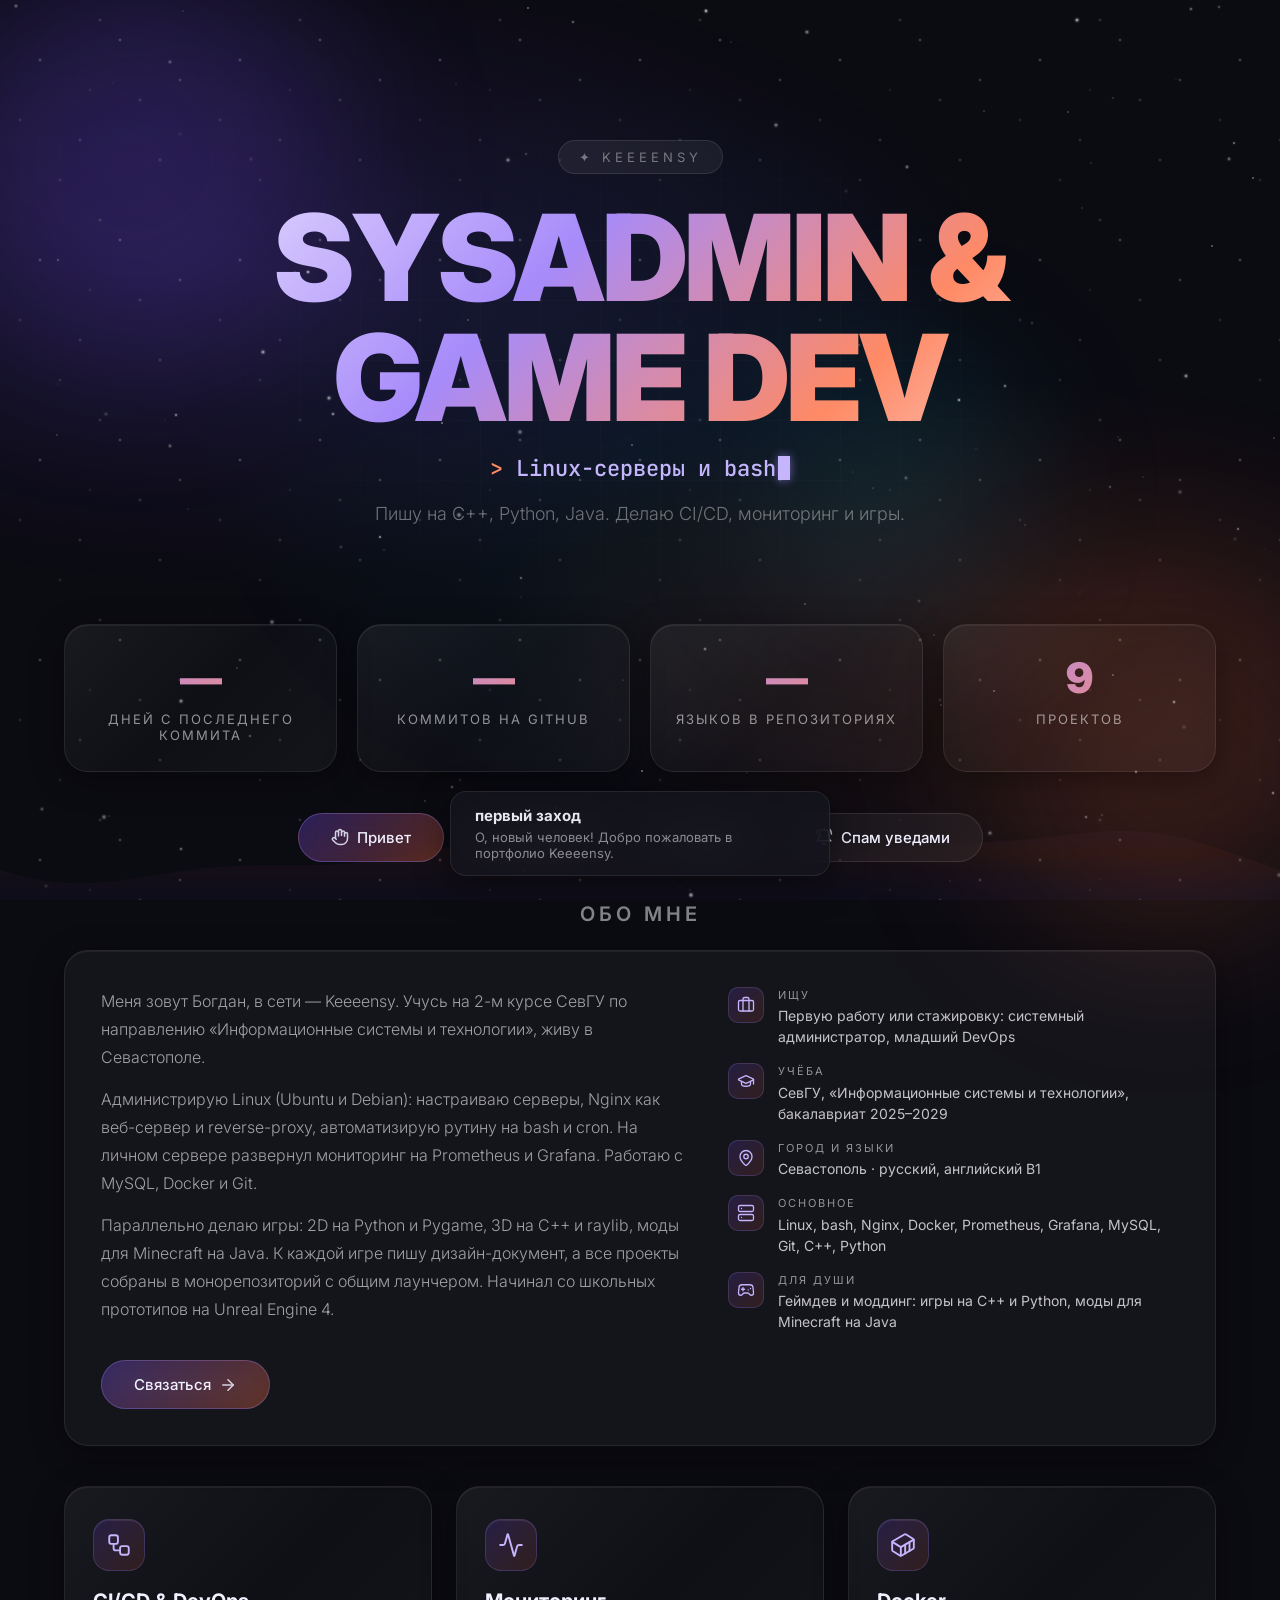
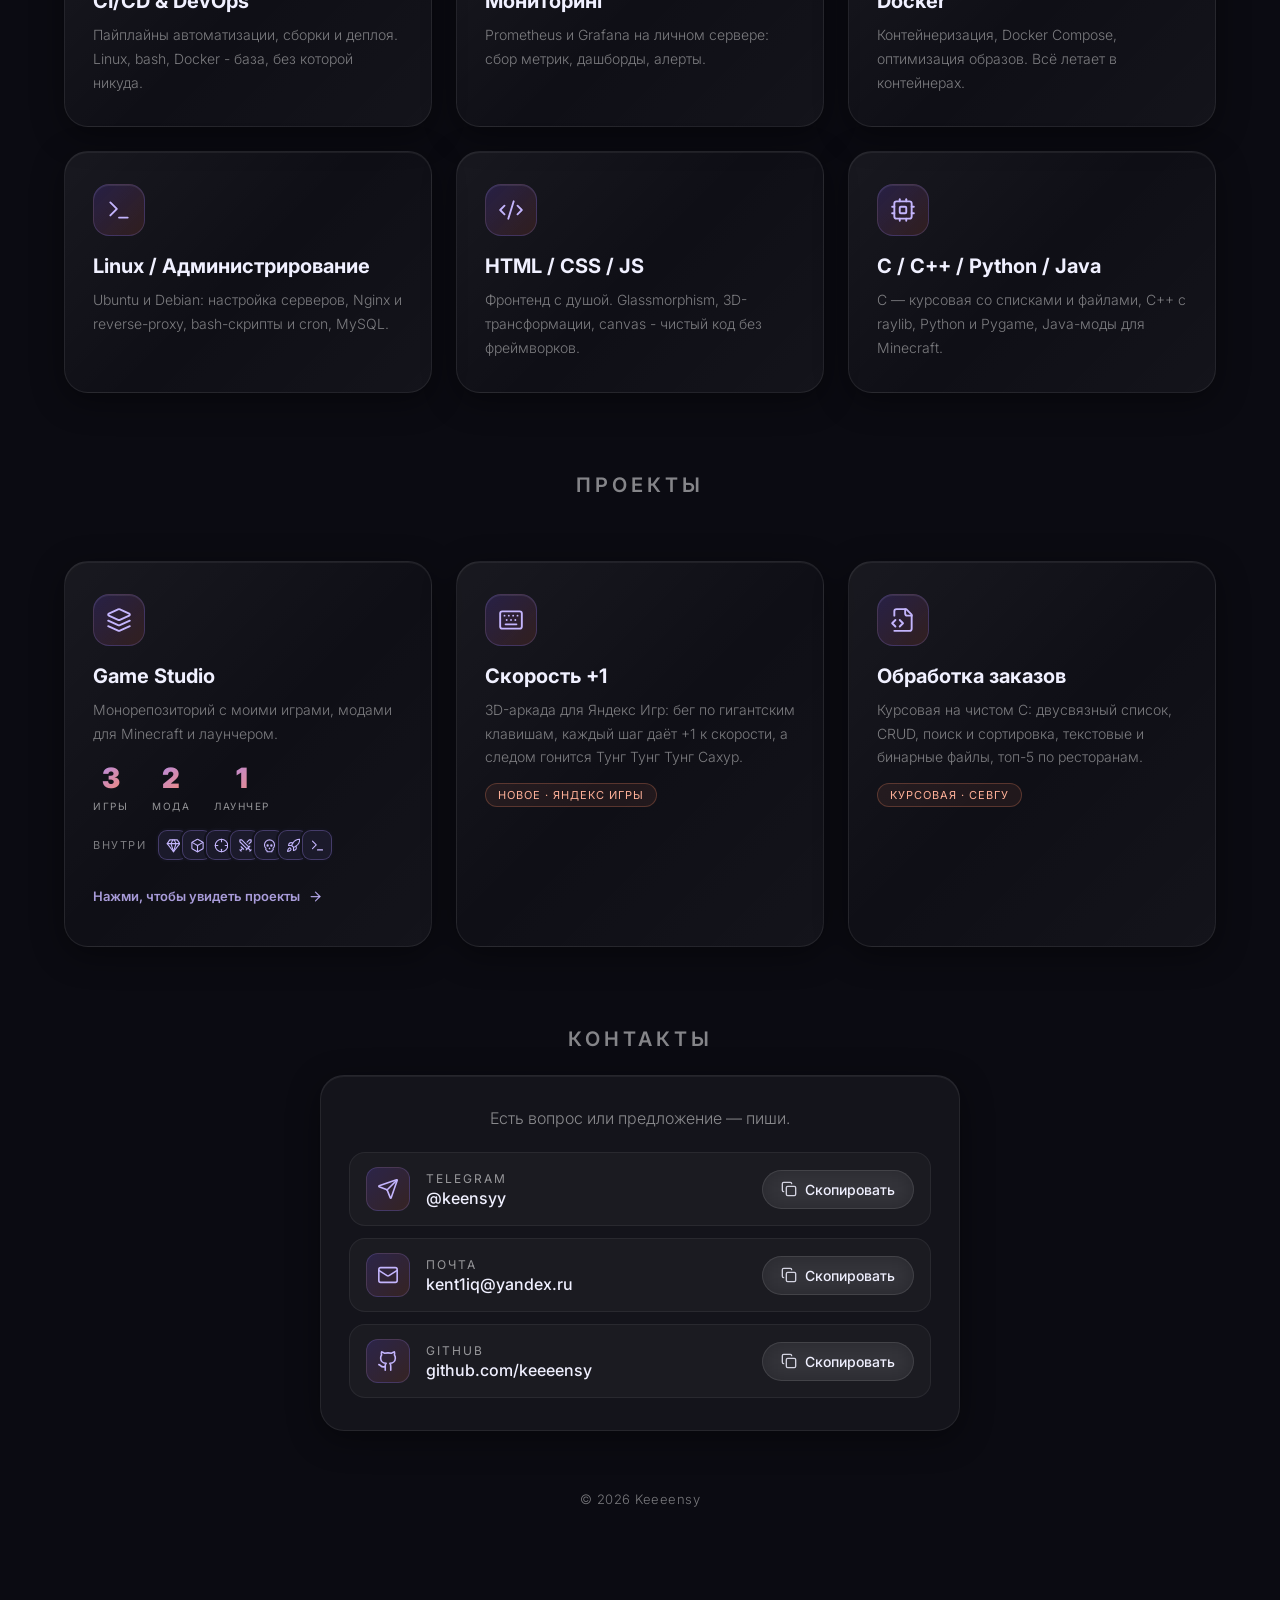
==== commit 864bfa59: "Deploy 2026-10-18 15:41" ====
--- a/index.html
+++ b/index.html
@@ -1 +1 @@
-<!DOCTYPE html><html lang="ru"><head><meta charset="UTF-8"><meta name="viewport" content="width=device-width,initial-scale=1"><title>Keeeensy — Sysadmin &amp; Game Dev</title><meta name="description" content="Богдан (Keeeensy) — студент СевГУ, начинающий сисадмин и геймдев. Linux, Nginx, Docker, Prometheus + Grafana; игры на C++ и Python, моды для Minecraft."><meta name="theme-color" content="#0b0b12"><link rel="icon" href="favicon.svg" type="image/svg+xml"><link rel="canonical" href="https://keeeensy.github.io/"><meta property="og:type" content="website"><meta property="og:url" content="https://keeeensy.github.io/"><meta property="og:title" content="Keeeensy — Sysadmin &amp; Game Dev"><meta property="og:description" content="Богдан (Keeeensy) — студент СевГУ, начинающий сисадмин и геймдев. Linux, Nginx, Docker, Prometheus + Grafana; игры на C++ и Python, моды для Minecraft."><meta property="og:locale" content="ru_RU"><meta property="og:image" content="https://keeeensy.github.io/og-image.png"><meta property="og:image:width" content="1200"><meta property="og:image:height" content="630"><meta property="og:image:alt" content="Keeeensy — Sysadmin &amp; Game Dev"><meta name="twitter:card" content="summary_large_image"><link rel="preconnect" href="https://fonts.googleapis.com"><link rel="preconnect" href="https://fonts.gstatic.com" crossorigin><link rel="stylesheet" href="https://fonts.googleapis.com/css2?family=Inter:wght@300;400;600;700;900&family=JetBrains+Mono:wght@400;500&display=swap" media="print" onload='this.media="all"'><noscript><link rel="stylesheet" href="https://fonts.googleapis.com/css2?family=Inter:wght@300;400;600;700;900&family=JetBrains+Mono:wght@400;500&display=swap"></noscript><link rel="stylesheet" href="style.css"></head><body><div class="orb orb-1"></div><div class="orb orb-2"></div><div class="orb orb-3"></div><div class="grid-bg"></div><div class="bg"></div><canvas id="waveCanvas"></canvas><canvas id="starsCanvas"></canvas><canvas id="meteorCanvas"></canvas><div class="toast-container" id="toastContainer"></div><div class="easter-egg-window" id="eggWindow"><h2 id="eggTitle">СЕКРЕТКА</h2><p id="eggBody">Ты нашёл пасхалку.</p><button class="btn" onclick="closeEgg()">Закрыть</button></div><div class="container"><header class="reveal"><div class="badge"><span class="badge-star">✦</span> Keeeensy</div><h1>SYSADMIN &amp;<br>GAME DEV</h1><div class="typer"><span class="sr-only">Стек: Linux-серверы и bash, Nginx и reverse-proxy, Docker и Docker Compose, CI/CD пайплайны, Prometheus + Grafana, C++ · raylib · 3D, Python · Pygame, Java · моды на Fabric.</span><span class="typer-prompt" aria-hidden="true">&gt;</span> <span id="typerText" aria-hidden="true"></span><span class="typer-cursor" aria-hidden="true"></span></div><p>Пишу на C++, Python, Java. Делаю CI/CD, мониторинг и игры.</p></header><div class="stats reveal"><div class="glass stat-card" data-tilt><div class="number" id="ghLastCommit">0</div><div class="label" id="ghLastCommitLabel">дней с последнего коммита</div></div><div class="glass stat-card" data-tilt><div class="number" id="ghCommits">0</div><div class="label">коммитов на GitHub</div></div><div class="glass stat-card" data-tilt><div class="number" id="ghLangs">0</div><div class="label">языков в репозиториях</div></div><div class="glass stat-card" data-tilt><div class="number" id="projectCount" data-count="9">0</div><div class="label">проектов</div></div></div><div class="actions reveal"><button class="btn btn-primary" onclick="randomToast()"><svg aria-hidden="true" xmlns="http://www.w3.org/2000/svg" viewBox="0 0 24 24" fill="none" stroke="currentColor" stroke-width="2" stroke-linecap="round" stroke-linejoin="round"><path d="M18 11V6a2 2 0 0 0-2-2a2 2 0 0 0-2 2"/><path d="M14 10V4a2 2 0 0 0-2-2a2 2 0 0 0-2 2v2"/><path d="M10 10.5V6a2 2 0 0 0-2-2a2 2 0 0 0-2 2v8"/><path d="M18 8a2 2 0 1 1 4 0v6a8 8 0 0 1-8 8h-2c-2.8 0-4.5-.86-5.99-2.34l-3.6-3.6a2 2 0 0 1 2.83-2.82L7 15"/></svg> Привет</button> <button class="btn" onclick="showEggHint()"><svg aria-hidden="true" xmlns="http://www.w3.org/2000/svg" viewBox="0 0 24 24" fill="none" stroke="currentColor" stroke-width="2" stroke-linecap="round" stroke-linejoin="round"><path d="M9.937 15.5A2 2 0 0 0 8.5 14.063l-6.135-1.582a.5.5 0 0 1 0-.962L8.5 9.936A2 2 0 0 0 9.937 8.5l1.582-6.135a.5.5 0 0 1 .963 0L14.063 8.5A2 2 0 0 0 15.5 9.937l6.135 1.581a.5.5 0 0 1 0 .964L15.5 14.063a2 2 0 0 0-1.437 1.437l-1.582 6.135a.5.5 0 0 1-.963 0z"/><path d="M20 3v4"/><path d="M22 5h-4"/><path d="M4 17v2"/><path d="M5 18H3"/></svg> Пасхалка</button> <a class="btn" href="https://github.com/keeeensy" target="_blank" rel="noopener"><svg aria-hidden="true" xmlns="http://www.w3.org/2000/svg" viewBox="0 0 24 24" fill="none" stroke="currentColor" stroke-width="2" stroke-linecap="round" stroke-linejoin="round"><path d="M15 22v-4a4.8 4.8 0 0 0-1-3.5c3 0 6-2 6-5.5.08-1.25-.27-2.48-1-3.5.28-1.15.28-2.35 0-3.5 0 0-1 0-3 1.5-2.64-.5-5.36-.5-8 0C6 2 5 2 5 2c-.3 1.15-.3 2.35 0 3.5A5.403 5.403 0 0 0 4 9c0 3.5 3 5.5 6 5.5-.39.49-.68 1.05-.85 1.65-.17.6-.22 1.23-.15 1.85v4"/><path d="M9 18c-4.51 2-5-2-7-2"/></svg> GitHub</a> <button class="btn" onclick="spamToasts()"><svg aria-hidden="true" xmlns="http://www.w3.org/2000/svg" viewBox="0 0 24 24" fill="none" stroke="currentColor" stroke-width="2" stroke-linecap="round" stroke-linejoin="round"><path d="M6 8a6 6 0 0 1 12 0c0 7 3 9 3 9H3s3-2 3-9"/><path d="M10.3 21a1.94 1.94 0 0 0 3.4 0"/><path d="M4 2C2.8 3.7 2 5.7 2 8"/><path d="M22 8c0-2.3-.8-4.3-2-6"/></svg> Спам уведами</button></div><section class="reveal section" id="about"><h2 class="section-title">обо мне</h2><div class="glass about-card"><div class="about-text"><p>Меня зовут Богдан, в сети — Keeeensy. Учусь на 2-м курсе СевГУ по направлению «Информационные системы и технологии», живу в Севастополе.</p><p>Администрирую Linux (Ubuntu и Debian): настраиваю серверы, Nginx как веб-сервер и reverse-proxy, автоматизирую рутину на bash и cron. На личном сервере развернул мониторинг на Prometheus и Grafana. Работаю с MySQL, Docker и Git.</p><p>Параллельно делаю игры: 2D на Python и Pygame, 3D на C++ и raylib, моды для Minecraft на Java. К каждой игре пишу дизайн-документ, а все проекты собраны в монорепозиторий с общим лаунчером. Начинал со школьных прототипов на Unreal Engine 4.</p></div><ul class="about-facts"><li><span class="about-fact-icon"><svg aria-hidden="true" xmlns="http://www.w3.org/2000/svg" viewBox="0 0 24 24" fill="none" stroke="currentColor" stroke-width="2" stroke-linecap="round" stroke-linejoin="round"><path d="M16 20V4a2 2 0 0 0-2-2h-4a2 2 0 0 0-2 2v16"/><rect width="20" height="14" x="2" y="6" rx="2"/></svg></span><div><div class="about-fact-label">Ищу</div>Первую работу или стажировку: системный администратор, младший DevOps</div></li><li><span class="about-fact-icon"><svg aria-hidden="true" xmlns="http://www.w3.org/2000/svg" viewBox="0 0 24 24" fill="none" stroke="currentColor" stroke-width="2" stroke-linecap="round" stroke-linejoin="round"><path d="M21.42 10.922a1 1 0 0 0-.019-1.838L12.83 5.18a2 2 0 0 0-1.66 0L2.6 9.08a1 1 0 0 0 0 1.832l8.57 3.908a2 2 0 0 0 1.66 0z"/><path d="M22 10v6"/><path d="M6 12.5V16a6 3 0 0 0 12 0v-3.5"/></svg></span><div><div class="about-fact-label">Учёба</div>СевГУ, «Информационные системы и технологии», бакалавриат 2025–2029</div></li><li><span class="about-fact-icon"><svg aria-hidden="true" xmlns="http://www.w3.org/2000/svg" viewBox="0 0 24 24" fill="none" stroke="currentColor" stroke-width="2" stroke-linecap="round" stroke-linejoin="round"><path d="M20 10c0 4.993-5.539 10.193-7.399 11.799a1 1 0 0 1-1.202 0C9.539 20.193 4 14.993 4 10a8 8 0 0 1 16 0"/><circle cx="12" cy="10" r="3"/></svg></span><div><div class="about-fact-label">Город и языки</div>Севастополь · русский, английский B1</div></li><li><span class="about-fact-icon"><svg aria-hidden="true" xmlns="http://www.w3.org/2000/svg" viewBox="0 0 24 24" fill="none" stroke="currentColor" stroke-width="2" stroke-linecap="round" stroke-linejoin="round"><rect width="20" height="8" x="2" y="2" rx="2" ry="2"/><rect width="20" height="8" x="2" y="14" rx="2" ry="2"/><line x1="6" x2="6.01" y1="6" y2="6"/><line x1="6" x2="6.01" y1="18" y2="18"/></svg></span><div><div class="about-fact-label">Основное</div>Linux, bash, Nginx, Docker, Prometheus, Grafana, MySQL, Git, C++, Python</div></li><li><span class="about-fact-icon"><svg aria-hidden="true" xmlns="http://www.w3.org/2000/svg" viewBox="0 0 24 24" fill="none" stroke="currentColor" stroke-width="2" stroke-linecap="round" stroke-linejoin="round"><line x1="6" x2="10" y1="11" y2="11"/><line x1="8" x2="8" y1="9" y2="13"/><line x1="15" x2="15.01" y1="12" y2="12"/><line x1="18" x2="18.01" y1="10" y2="10"/><path d="M17.32 5H6.68a4 4 0 0 0-3.978 3.59c-.006.052-.01.101-.017.152C2.604 9.416 2 14.456 2 16a3 3 0 0 0 3 3c1 0 1.5-.5 2-1l1.414-1.414A2 2 0 0 1 9.828 16h4.344a2 2 0 0 1 1.414.586L17 18c.5.5 1 1 2 1a3 3 0 0 0 3-3c0-1.545-.604-6.584-.685-7.258-.007-.05-.011-.1-.017-.151A4 4 0 0 0 17.32 5z"/></svg></span><div><div class="about-fact-label">Для души</div>Геймдев и моддинг: игры на C++ и Python, моды для Minecraft на Java</div></li></ul><a class="btn btn-primary about-cta" href="#contacts">Связаться <svg aria-hidden="true" xmlns="http://www.w3.org/2000/svg" viewBox="0 0 24 24" fill="none" stroke="currentColor" stroke-width="2" stroke-linecap="round" stroke-linejoin="round"><path d="M5 12h14"/><path d="m12 5 7 7-7 7"/></svg></a></div></section><div class="cards-grid reveal"><div class="glass card" data-tilt><div class="card-glow"></div><span class="icon"><svg aria-hidden="true" xmlns="http://www.w3.org/2000/svg" viewBox="0 0 24 24" fill="none" stroke="currentColor" stroke-width="2" stroke-linecap="round" stroke-linejoin="round"><rect width="8" height="8" x="3" y="3" rx="2"/><path d="M7 11v4a2 2 0 0 0 2 2h4"/><rect width="8" height="8" x="13" y="13" rx="2"/></svg></span><h3>CI/CD & DevOps</h3><p>Пайплайны автоматизации, сборки и деплоя. Linux, bash, Docker - база, без которой никуда.</p></div><div class="glass card" data-tilt><div class="card-glow"></div><span class="icon"><svg aria-hidden="true" xmlns="http://www.w3.org/2000/svg" viewBox="0 0 24 24" fill="none" stroke="currentColor" stroke-width="2" stroke-linecap="round" stroke-linejoin="round"><path d="M22 12h-2.48a2 2 0 0 0-1.93 1.46l-2.35 8.36a.25.25 0 0 1-.48 0L9.24 2.18a.25.25 0 0 0-.48 0l-2.35 8.36A2 2 0 0 1 4.49 12H2"/></svg></span><h3>Мониторинг</h3><p>Prometheus и Grafana на личном сервере: сбор метрик, дашборды, алерты.</p></div><div class="glass card" data-tilt><div class="card-glow"></div><span class="icon"><svg aria-hidden="true" xmlns="http://www.w3.org/2000/svg" viewBox="0 0 24 24" fill="none" stroke="currentColor" stroke-width="2" stroke-linecap="round" stroke-linejoin="round"><path d="M22 7.7c0-.6-.4-1.2-.8-1.5l-6.3-3.9a1.72 1.72 0 0 0-1.7 0l-10.3 6c-.5.2-.9.8-.9 1.4v6.6c0 .5.4 1.2.8 1.5l6.3 3.9a1.72 1.72 0 0 0 1.7 0l10.3-6c.5-.3.9-1 .9-1.5Z"/><path d="M10 21.9V14L2.1 9.1"/><path d="m10 14 11.9-6.9"/><path d="M14 19.8v-8.1"/><path d="M18 17.5V9.4"/></svg></span><h3>Docker</h3><p>Контейнеризация, Docker Compose, оптимизация образов. Всё летает в контейнерах.</p></div><div class="glass card" data-tilt><div class="card-glow"></div><span class="icon"><svg aria-hidden="true" xmlns="http://www.w3.org/2000/svg" viewBox="0 0 24 24" fill="none" stroke="currentColor" stroke-width="2" stroke-linecap="round" stroke-linejoin="round"><polyline points="4 17 10 11 4 5"/><line x1="12" x2="20" y1="19" y2="19"/></svg></span><h3>Linux / Администрирование</h3><p>Ubuntu и Debian: настройка серверов, Nginx и reverse-proxy, bash-скрипты и cron, MySQL.</p></div><div class="glass card" data-tilt><div class="card-glow"></div><span class="icon"><svg aria-hidden="true" xmlns="http://www.w3.org/2000/svg" viewBox="0 0 24 24" fill="none" stroke="currentColor" stroke-width="2" stroke-linecap="round" stroke-linejoin="round"><path d="m18 16 4-4-4-4"/><path d="m6 8-4 4 4 4"/><path d="m14.5 4-5 16"/></svg></span><h3>HTML / CSS / JS</h3><p>Фронтенд с душой. Glassmorphism, 3D-трансформации, canvas - чистый код без фреймворков.</p></div><div class="glass card" data-tilt><div class="card-glow"></div><span class="icon"><svg aria-hidden="true" xmlns="http://www.w3.org/2000/svg" viewBox="0 0 24 24" fill="none" stroke="currentColor" stroke-width="2" stroke-linecap="round" stroke-linejoin="round"><rect width="16" height="16" x="4" y="4" rx="2"/><rect width="6" height="6" x="9" y="9" rx="1"/><path d="M15 2v2"/><path d="M15 20v2"/><path d="M2 15h2"/><path d="M2 9h2"/><path d="M20 15h2"/><path d="M20 9h2"/><path d="M9 2v2"/><path d="M9 20v2"/></svg></span><h3>C / C++ / Python / Java</h3><p>C — курсовая со списками и файлами, C++ с raylib, Python и Pygame, Java-моды для Minecraft.</p></div></div><div class="reveal section"><h2 class="section-title">проекты</h2><div class="cards-grid"><div class="glass card card-studio" data-tilt id="studioCard" role="button" tabindex="0" aria-haspopup="dialog" aria-controls="orbit" aria-label="Keeeensy Game Studio — показать 7 проектов"><div class="card-glow"></div><span class="icon"><svg aria-hidden="true" xmlns="http://www.w3.org/2000/svg" viewBox="0 0 24 24" fill="none" stroke="currentColor" stroke-width="2" stroke-linecap="round" stroke-linejoin="round"><path d="m12.83 2.18a2 2 0 0 0-1.66 0L2.6 6.08a1 1 0 0 0 0 1.83l8.58 3.91a2 2 0 0 0 1.66 0l8.58-3.9a1 1 0 0 0 0-1.83Z"/><path d="m22 17.65-9.17 4.16a2 2 0 0 1-1.66 0L2 17.65"/><path d="m22 12.65-9.17 4.16a2 2 0 0 1-1.66 0L2 12.65"/></svg></span><h3>Game Studio</h3><p>Монорепозиторий с моими играми, модами и лаунчером. Нажми, чтобы увидеть все проекты.</p><div class="studio-stats"><div><b>3</b><span>игры</span></div><div><b>2</b><span>мода</span></div><div><b>1</b><span>лаунчер</span></div></div><div class="featured-inside"><span>Внутри</span><div class="inside-icons"><span><svg aria-hidden="true" xmlns="http://www.w3.org/2000/svg" viewBox="0 0 24 24" fill="none" stroke="currentColor" stroke-width="2" stroke-linecap="round" stroke-linejoin="round"><path d="M6 3h12l4 6-10 13L2 9Z"/><path d="M11 3 8 9l4 13 4-13-3-6"/><path d="M2 9h20"/></svg></span><span><svg aria-hidden="true" xmlns="http://www.w3.org/2000/svg" viewBox="0 0 24 24" fill="none" stroke="currentColor" stroke-width="2" stroke-linecap="round" stroke-linejoin="round"><path d="M21 8a2 2 0 0 0-1-1.73l-7-4a2 2 0 0 0-2 0l-7 4A2 2 0 0 0 3 8v8a2 2 0 0 0 1 1.73l7 4a2 2 0 0 0 2 0l7-4A2 2 0 0 0 21 16Z"/><path d="m3.3 7 8.7 5 8.7-5"/><path d="M12 22V12"/></svg></span><span><svg aria-hidden="true" xmlns="http://www.w3.org/2000/svg" viewBox="0 0 24 24" fill="none" stroke="currentColor" stroke-width="2" stroke-linecap="round" stroke-linejoin="round"><circle cx="12" cy="12" r="10"/><line x1="22" x2="18" y1="12" y2="12"/><line x1="6" x2="2" y1="12" y2="12"/><line x1="12" x2="12" y1="6" y2="2"/><line x1="12" x2="12" y1="22" y2="18"/></svg></span><span><svg aria-hidden="true" xmlns="http://www.w3.org/2000/svg" viewBox="0 0 24 24" fill="none" stroke="currentColor" stroke-width="2" stroke-linecap="round" stroke-linejoin="round"><polyline points="14.5 17.5 3 6 3 3 6 3 17.5 14.5"/><line x1="13" x2="19" y1="19" y2="13"/><line x1="16" x2="20" y1="16" y2="20"/><line x1="19" x2="21" y1="21" y2="19"/><polyline points="14.5 6.5 18 3 21 3 21 6 17.5 9.5"/><line x1="5" x2="9" y1="14" y2="18"/><line x1="7" x2="4" y1="17" y2="20"/><line x1="3" x2="5" y1="19" y2="21"/></svg></span><span><svg aria-hidden="true" xmlns="http://www.w3.org/2000/svg" viewBox="0 0 24 24" fill="none" stroke="currentColor" stroke-width="2" stroke-linecap="round" stroke-linejoin="round"><path d="m12.5 17-.5-1-.5 1h1z"/><path d="M15 22a1 1 0 0 0 1-1v-1a2 2 0 0 0 1.56-3.25 8 8 0 1 0-11.12 0A2 2 0 0 0 8 20v1a1 1 0 0 0 1 1z"/><circle cx="15" cy="12" r="1"/><circle cx="9" cy="12" r="1"/></svg></span><span><svg aria-hidden="true" xmlns="http://www.w3.org/2000/svg" viewBox="0 0 24 24" fill="none" stroke="currentColor" stroke-width="2" stroke-linecap="round" stroke-linejoin="round"><path d="M4.5 16.5c-1.5 1.26-2 5-2 5s3.74-.5 5-2c.71-.84.7-2.13-.09-2.91a2.18 2.18 0 0 0-2.91-.09z"/><path d="m12 15-3-3a22 22 0 0 1 2-3.95A12.88 12.88 0 0 1 22 2c0 2.72-.78 7.5-6 11a22.35 22.35 0 0 1-4 2z"/><path d="M9 12H4s.55-3.03 2-4c1.62-1.08 5 0 5 0"/><path d="M12 15v5s3.03-.55 4-2c1.08-1.62 0-5 0-5"/></svg></span><span><svg aria-hidden="true" xmlns="http://www.w3.org/2000/svg" viewBox="0 0 24 24" fill="none" stroke="currentColor" stroke-width="2" stroke-linecap="round" stroke-linejoin="round"><polyline points="4 17 10 11 4 5"/><line x1="12" x2="20" y1="19" y2="19"/></svg></span></div></div></div><div class="glass card" data-tilt><div class="card-glow"></div><span class="icon"><svg aria-hidden="true" xmlns="http://www.w3.org/2000/svg" viewBox="0 0 24 24" fill="none" stroke="currentColor" stroke-width="2" stroke-linecap="round" stroke-linejoin="round"><path d="M10 8h.01"/><path d="M12 12h.01"/><path d="M14 8h.01"/><path d="M16 12h.01"/><path d="M18 8h.01"/><path d="M6 8h.01"/><path d="M7 16h10"/><path d="M8 12h.01"/><rect width="20" height="16" x="2" y="4" rx="2"/></svg></span><h3>Скорость +1</h3><p>3D-аркада для Яндекс Игр: бег по гигантским клавишам, каждый шаг даёт +1 к скорости, а следом гонится Тунг Тунг Тунг Сахур.</p><span class="card-tag">новое · Яндекс Игры</span></div><a class="glass card" data-tilt href="https://github.com/keeeensy/delivery-orders-c" target="_blank" rel="noopener"><div class="card-glow"></div><span class="icon"><svg aria-hidden="true" xmlns="http://www.w3.org/2000/svg" viewBox="0 0 24 24" fill="none" stroke="currentColor" stroke-width="2" stroke-linecap="round" stroke-linejoin="round"><path d="M4 22h14a2 2 0 0 0 2-2V7l-5-5H6a2 2 0 0 0-2 2v4"/><path d="M14 2v4a2 2 0 0 0 2 2h4"/><path d="m5 12-3 3 3 3"/><path d="m9 18 3-3-3-3"/></svg></span><h3>Обработка заказов</h3><p>Курсовая на чистом C: двусвязный список, CRUD, поиск и сортировка, текстовые и бинарные файлы, топ-5 по ресторанам.</p><span class="card-tag">курсовая · СевГУ</span></a></div></div><section class="reveal section" id="contacts"><h2 class="section-title">контакты</h2><div class="glass contact-card"><p class="contact-lead">Есть вопрос или предложение — пиши.</p><ul class="contact-list"><li class="contact-item"><span class="contact-icon"><svg aria-hidden="true" xmlns="http://www.w3.org/2000/svg" viewBox="0 0 24 24" fill="none" stroke="currentColor" stroke-width="2" stroke-linecap="round" stroke-linejoin="round"><path d="M14.536 21.686a.5.5 0 0 0 .937-.024l6.5-19a.496.496 0 0 0-.635-.635l-19 6.5a.5.5 0 0 0-.024.937l7.93 3.18a2 2 0 0 1 1.112 1.11z"/><path d="m21.854 2.147-10.94 10.939"/></svg></span><div class="contact-info"><div class="contact-label">Telegram</div><a href="https://t.me/keensyy" target="_blank" rel="noopener">@keensyy</a></div><button class="btn btn-small" data-copy="https://t.me/keensyy" aria-label="Скопировать ссылку на Telegram"><svg aria-hidden="true" xmlns="http://www.w3.org/2000/svg" viewBox="0 0 24 24" fill="none" stroke="currentColor" stroke-width="2" stroke-linecap="round" stroke-linejoin="round"><rect width="14" height="14" x="8" y="8" rx="2" ry="2"/><path d="M4 16c-1.1 0-2-.9-2-2V4c0-1.1.9-2 2-2h10c1.1 0 2 .9 2 2"/></svg> Скопировать</button></li><li class="contact-item"><span class="contact-icon"><svg aria-hidden="true" xmlns="http://www.w3.org/2000/svg" viewBox="0 0 24 24" fill="none" stroke="currentColor" stroke-width="2" stroke-linecap="round" stroke-linejoin="round"><rect width="20" height="16" x="2" y="4" rx="2"/><path d="m22 7-8.97 5.7a1.94 1.94 0 0 1-2.06 0L2 7"/></svg></span><div class="contact-info"><div class="contact-label">Почта</div><a href="mailto:kent1iq@yandex.ru">kent1iq@yandex.ru</a></div><button class="btn btn-small" data-copy="kent1iq@yandex.ru" aria-label="Скопировать email"><svg aria-hidden="true" xmlns="http://www.w3.org/2000/svg" viewBox="0 0 24 24" fill="none" stroke="currentColor" stroke-width="2" stroke-linecap="round" stroke-linejoin="round"><rect width="14" height="14" x="8" y="8" rx="2" ry="2"/><path d="M4 16c-1.1 0-2-.9-2-2V4c0-1.1.9-2 2-2h10c1.1 0 2 .9 2 2"/></svg> Скопировать</button></li><li class="contact-item"><span class="contact-icon"><svg aria-hidden="true" xmlns="http://www.w3.org/2000/svg" viewBox="0 0 24 24" fill="none" stroke="currentColor" stroke-width="2" stroke-linecap="round" stroke-linejoin="round"><path d="M15 22v-4a4.8 4.8 0 0 0-1-3.5c3 0 6-2 6-5.5.08-1.25-.27-2.48-1-3.5.28-1.15.28-2.35 0-3.5 0 0-1 0-3 1.5-2.64-.5-5.36-.5-8 0C6 2 5 2 5 2c-.3 1.15-.3 2.35 0 3.5A5.403 5.403 0 0 0 4 9c0 3.5 3 5.5 6 5.5-.39.49-.68 1.05-.85 1.65-.17.6-.22 1.23-.15 1.85v4"/><path d="M9 18c-4.51 2-5-2-7-2"/></svg></span><div class="contact-info"><div class="contact-label">GitHub</div><a href="https://github.com/keeeensy" target="_blank" rel="noopener">github.com/keeeensy</a></div><button class="btn btn-small" data-copy="https://github.com/keeeensy" aria-label="Скопировать ссылку на GitHub"><svg aria-hidden="true" xmlns="http://www.w3.org/2000/svg" viewBox="0 0 24 24" fill="none" stroke="currentColor" stroke-width="2" stroke-linecap="round" stroke-linejoin="round"><rect width="14" height="14" x="8" y="8" rx="2" ry="2"/><path d="M4 16c-1.1 0-2-.9-2-2V4c0-1.1.9-2 2-2h10c1.1 0 2 .9 2 2"/></svg> Скопировать</button></li></ul></div></section><footer class="reveal">© 2026 Keeeensy</footer></div><div class="orbit" id="orbit" role="dialog" aria-modal="true" aria-label="Проекты Keeeensy Game Studio" hidden><div class="orbit-backdrop" data-orbit-close></div><button class="orbit-close" type="button" aria-label="Закрыть" data-orbit-close><svg aria-hidden="true" xmlns="http://www.w3.org/2000/svg" viewBox="0 0 24 24" fill="none" stroke="currentColor" stroke-width="2" stroke-linecap="round" stroke-linejoin="round"><path d="M18 6 6 18"/><path d="m6 6 12 12"/></svg></button><div class="orbit-stage"><div class="orbit-center-wrap"><div class="orbit-center"><img src="img/game-studio.webp" alt="" width="1280" height="360"><div class="orbit-center-body"><span class="card-label">Монорепозиторий</span><h3>Keeeensy Game Studio</h3><p>3 игры, 2 мода для Minecraft и лаунчер в одном репозитории. Нажми на любой проект, чтобы открыть его код.</p><a class="featured-cta" href="https://github.com/keeeensy/keeeensy-game-studio" target="_blank" rel="noopener">Открыть на GitHub <svg aria-hidden="true" xmlns="http://www.w3.org/2000/svg" viewBox="0 0 24 24" fill="none" stroke="currentColor" stroke-width="2" stroke-linecap="round" stroke-linejoin="round"><path d="M5 12h14"/><path d="m12 5 7 7-7 7"/></svg></a></div></div></div><div class="orbit-ring"><a class="orbit-item" href="https://github.com/keeeensy/keeeensy-game-studio/tree/master/gem_hunter" target="_blank" rel="noopener"><span class="orbit-icon"><svg aria-hidden="true" xmlns="http://www.w3.org/2000/svg" viewBox="0 0 24 24" fill="none" stroke="currentColor" stroke-width="2" stroke-linecap="round" stroke-linejoin="round"><path d="M6 3h12l4 6-10 13L2 9Z"/><path d="M11 3 8 9l4 13 4-13-3-6"/><path d="M2 9h20"/></svg></span><span class="orbit-text"><b>Gem Hunter 2D</b><small>Процедурный dungeon crawler</small></span> </a><a class="orbit-item" href="https://github.com/keeeensy/keeeensy-game-studio/tree/master/3d_maze" target="_blank" rel="noopener"><span class="orbit-icon"><svg aria-hidden="true" xmlns="http://www.w3.org/2000/svg" viewBox="0 0 24 24" fill="none" stroke="currentColor" stroke-width="2" stroke-linecap="round" stroke-linejoin="round"><path d="M21 8a2 2 0 0 0-1-1.73l-7-4a2 2 0 0 0-2 0l-7 4A2 2 0 0 0 3 8v8a2 2 0 0 0 1 1.73l7 4a2 2 0 0 0 2 0l7-4A2 2 0 0 0 21 16Z"/><path d="m3.3 7 8.7 5 8.7-5"/><path d="M12 22V12"/></svg></span><span class="orbit-text"><b>Gem Hunter 3D</b><small>3D-лабиринт от первого лица</small></span> </a><a class="orbit-item" href="https://github.com/keeeensy/keeeensy-game-studio/tree/master/zombie_survival" target="_blank" rel="noopener"><span class="orbit-icon"><svg aria-hidden="true" xmlns="http://www.w3.org/2000/svg" viewBox="0 0 24 24" fill="none" stroke="currentColor" stroke-width="2" stroke-linecap="round" stroke-linejoin="round"><circle cx="12" cy="12" r="10"/><line x1="22" x2="18" y1="12" y2="12"/><line x1="6" x2="2" y1="12" y2="12"/><line x1="12" x2="12" y1="6" y2="2"/><line x1="12" x2="12" y1="22" y2="18"/></svg></span><span class="orbit-text"><b>Zombie Survival</b><small>Волновой survival-шутер</small></span> </a><a class="orbit-item" href="https://github.com/keeeensy/keeeensy-game-studio/tree/master/rpg_levels_mod" target="_blank" rel="noopener"><span class="orbit-icon"><svg aria-hidden="true" xmlns="http://www.w3.org/2000/svg" viewBox="0 0 24 24" fill="none" stroke="currentColor" stroke-width="2" stroke-linecap="round" stroke-linejoin="round"><polyline points="14.5 17.5 3 6 3 3 6 3 17.5 14.5"/><line x1="13" x2="19" y1="19" y2="13"/><line x1="16" x2="20" y1="16" y2="20"/><line x1="19" x2="21" y1="21" y2="19"/><polyline points="14.5 6.5 18 3 21 3 21 6 17.5 9.5"/><line x1="5" x2="9" y1="14" y2="18"/><line x1="7" x2="4" y1="17" y2="20"/><line x1="3" x2="5" y1="19" y2="21"/></svg></span><span class="orbit-text"><b>RPG Levels</b><small>Мод: уровни монстров и XP</small></span> </a><a class="orbit-item" href="https://github.com/keeeensy/keeeensy-game-studio/tree/master/death_marker_mod" target="_blank" rel="noopener"><span class="orbit-icon"><svg aria-hidden="true" xmlns="http://www.w3.org/2000/svg" viewBox="0 0 24 24" fill="none" stroke="currentColor" stroke-width="2" stroke-linecap="round" stroke-linejoin="round"><path d="m12.5 17-.5-1-.5 1h1z"/><path d="M15 22a1 1 0 0 0 1-1v-1a2 2 0 0 0 1.56-3.25 8 8 0 1 0-11.12 0A2 2 0 0 0 8 20v1a1 1 0 0 0 1 1z"/><circle cx="15" cy="12" r="1"/><circle cx="9" cy="12" r="1"/></svg></span><span class="orbit-text"><b>Death Marker</b><small>Мод: факел на месте смерти</small></span> </a><a class="orbit-item" href="https://github.com/keeeensy/keeeensy-game-studio/blob/master/launcher.pyw" target="_blank" rel="noopener"><span class="orbit-icon"><svg aria-hidden="true" xmlns="http://www.w3.org/2000/svg" viewBox="0 0 24 24" fill="none" stroke="currentColor" stroke-width="2" stroke-linecap="round" stroke-linejoin="round"><path d="M4.5 16.5c-1.5 1.26-2 5-2 5s3.74-.5 5-2c.71-.84.7-2.13-.09-2.91a2.18 2.18 0 0 0-2.91-.09z"/><path d="m12 15-3-3a22 22 0 0 1 2-3.95A12.88 12.88 0 0 1 22 2c0 2.72-.78 7.5-6 11a22.35 22.35 0 0 1-4 2z"/><path d="M9 12H4s.55-3.03 2-4c1.62-1.08 5 0 5 0"/><path d="M12 15v5s3.03-.55 4-2c1.08-1.62 0-5 0-5"/></svg></span><span class="orbit-text"><b>Лаунчер</b><small>Запуск игр и профилей Minecraft</small></span> </a><a class="orbit-item" href="https://github.com/keeeensy/keeeensy-game-studio/tree/master/minecraft_profiles" target="_blank" rel="noopener"><span class="orbit-icon"><svg aria-hidden="true" xmlns="http://www.w3.org/2000/svg" viewBox="0 0 24 24" fill="none" stroke="currentColor" stroke-width="2" stroke-linecap="round" stroke-linejoin="round"><polyline points="4 17 10 11 4 5"/><line x1="12" x2="20" y1="19" y2="19"/></svg></span><span class="orbit-text"><b>Minecraft Profiles</b><small>Наборы модов одной командой</small></span></a></div></div><p class="orbit-hint">Наведи, чтобы остановить вращение · Esc — закрыть</p></div><script src="script.js"></script></body></html>+<!DOCTYPE html><html lang="ru"><head><meta charset="UTF-8"><meta name="viewport" content="width=device-width,initial-scale=1"><title>Keeeensy — Sysadmin &amp; Game Dev</title><meta name="description" content="Богдан (Keeeensy) — студент СевГУ, начинающий сисадмин и геймдев. Linux, Nginx, Docker, Prometheus + Grafana; игры на C++ и Python, моды для Minecraft."><meta name="theme-color" content="#0b0b12"><link rel="icon" href="favicon.svg" type="image/svg+xml"><link rel="canonical" href="https://keeeensy.github.io/"><meta property="og:type" content="website"><meta property="og:url" content="https://keeeensy.github.io/"><meta property="og:title" content="Keeeensy — Sysadmin &amp; Game Dev"><meta property="og:description" content="Богдан (Keeeensy) — студент СевГУ, начинающий сисадмин и геймдев. Linux, Nginx, Docker, Prometheus + Grafana; игры на C++ и Python, моды для Minecraft."><meta property="og:locale" content="ru_RU"><meta property="og:image" content="https://keeeensy.github.io/og-image.png"><meta property="og:image:width" content="1200"><meta property="og:image:height" content="630"><meta property="og:image:alt" content="Keeeensy — Sysadmin &amp; Game Dev"><meta name="twitter:card" content="summary_large_image"><link rel="preconnect" href="https://fonts.googleapis.com"><link rel="preconnect" href="https://fonts.gstatic.com" crossorigin><link rel="stylesheet" href="https://fonts.googleapis.com/css2?family=Inter:wght@300;400;600;700;900&family=JetBrains+Mono:wght@400;500&display=swap" media="print" onload='this.media="all"'><noscript><link rel="stylesheet" href="https://fonts.googleapis.com/css2?family=Inter:wght@300;400;600;700;900&family=JetBrains+Mono:wght@400;500&display=swap"></noscript><link rel="stylesheet" href="style.css"></head><body><div class="orb orb-1"></div><div class="orb orb-2"></div><div class="orb orb-3"></div><div class="grid-bg"></div><div class="bg"></div><canvas id="waveCanvas"></canvas><canvas id="starsCanvas"></canvas><canvas id="meteorCanvas"></canvas><div class="toast-container" id="toastContainer"></div><div class="easter-egg-window" id="eggWindow"><h2 id="eggTitle">СЕКРЕТКА</h2><p id="eggBody">Ты нашёл пасхалку.</p><button class="btn" onclick="closeEgg()">Закрыть</button></div><div class="container"><header class="reveal"><div class="badge"><span class="badge-star">✦</span> Keeeensy</div><h1>SYSADMIN &amp;<br>GAME DEV</h1><div class="typer"><span class="sr-only">Стек: Linux-серверы и bash, Nginx и reverse-proxy, Docker и Docker Compose, CI/CD пайплайны, Prometheus + Grafana, C++ · raylib · 3D, Python · Pygame, Java · моды на Fabric.</span><span class="typer-prompt" aria-hidden="true">&gt;</span> <span id="typerText" aria-hidden="true"></span><span class="typer-cursor" aria-hidden="true"></span></div><p>Пишу на C++, Python, Java. Делаю CI/CD, мониторинг и игры.</p></header><div class="stats reveal"><div class="glass stat-card" data-tilt><div class="number" id="ghLastCommit">0</div><div class="label" id="ghLastCommitLabel">дней с последнего коммита</div></div><div class="glass stat-card" data-tilt><div class="number" id="ghCommits">0</div><div class="label">коммитов на GitHub</div></div><div class="glass stat-card" data-tilt><div class="number" id="ghLangs">0</div><div class="label">языков в репозиториях</div></div><div class="glass stat-card" data-tilt><div class="number" id="projectCount" data-count="9">0</div><div class="label">проектов</div></div></div><div class="actions reveal"><button class="btn btn-primary" onclick="randomToast()"><svg aria-hidden="true" xmlns="http://www.w3.org/2000/svg" viewBox="0 0 24 24" fill="none" stroke="currentColor" stroke-width="2" stroke-linecap="round" stroke-linejoin="round"><path d="M18 11V6a2 2 0 0 0-2-2a2 2 0 0 0-2 2"/><path d="M14 10V4a2 2 0 0 0-2-2a2 2 0 0 0-2 2v2"/><path d="M10 10.5V6a2 2 0 0 0-2-2a2 2 0 0 0-2 2v8"/><path d="M18 8a2 2 0 1 1 4 0v6a8 8 0 0 1-8 8h-2c-2.8 0-4.5-.86-5.99-2.34l-3.6-3.6a2 2 0 0 1 2.83-2.82L7 15"/></svg> Привет</button> <button class="btn" onclick="showEggHint()"><svg aria-hidden="true" xmlns="http://www.w3.org/2000/svg" viewBox="0 0 24 24" fill="none" stroke="currentColor" stroke-width="2" stroke-linecap="round" stroke-linejoin="round"><path d="M9.937 15.5A2 2 0 0 0 8.5 14.063l-6.135-1.582a.5.5 0 0 1 0-.962L8.5 9.936A2 2 0 0 0 9.937 8.5l1.582-6.135a.5.5 0 0 1 .963 0L14.063 8.5A2 2 0 0 0 15.5 9.937l6.135 1.581a.5.5 0 0 1 0 .964L15.5 14.063a2 2 0 0 0-1.437 1.437l-1.582 6.135a.5.5 0 0 1-.963 0z"/><path d="M20 3v4"/><path d="M22 5h-4"/><path d="M4 17v2"/><path d="M5 18H3"/></svg> Пасхалка</button> <a class="btn" href="https://github.com/keeeensy" target="_blank" rel="noopener"><svg aria-hidden="true" xmlns="http://www.w3.org/2000/svg" viewBox="0 0 24 24" fill="none" stroke="currentColor" stroke-width="2" stroke-linecap="round" stroke-linejoin="round"><path d="M15 22v-4a4.8 4.8 0 0 0-1-3.5c3 0 6-2 6-5.5.08-1.25-.27-2.48-1-3.5.28-1.15.28-2.35 0-3.5 0 0-1 0-3 1.5-2.64-.5-5.36-.5-8 0C6 2 5 2 5 2c-.3 1.15-.3 2.35 0 3.5A5.403 5.403 0 0 0 4 9c0 3.5 3 5.5 6 5.5-.39.49-.68 1.05-.85 1.65-.17.6-.22 1.23-.15 1.85v4"/><path d="M9 18c-4.51 2-5-2-7-2"/></svg> GitHub</a> <button class="btn" onclick="spamToasts()"><svg aria-hidden="true" xmlns="http://www.w3.org/2000/svg" viewBox="0 0 24 24" fill="none" stroke="currentColor" stroke-width="2" stroke-linecap="round" stroke-linejoin="round"><path d="M6 8a6 6 0 0 1 12 0c0 7 3 9 3 9H3s3-2 3-9"/><path d="M10.3 21a1.94 1.94 0 0 0 3.4 0"/><path d="M4 2C2.8 3.7 2 5.7 2 8"/><path d="M22 8c0-2.3-.8-4.3-2-6"/></svg> Спам уведами</button></div><section class="reveal section" id="about"><h2 class="section-title">обо мне</h2><div class="glass about-card"><div class="about-text"><p>Меня зовут Богдан, в сети — Keeeensy. Учусь на 2-м курсе СевГУ по направлению «Информационные системы и технологии», живу в Севастополе.</p><p>Администрирую Linux (Ubuntu и Debian): настраиваю серверы, Nginx как веб-сервер и reverse-proxy, автоматизирую рутину на bash и cron. На личном сервере развернул мониторинг на Prometheus и Grafana. Работаю с MySQL, Docker и Git.</p><p>Параллельно делаю игры: 2D на Python и Pygame, 3D на C++ и raylib, моды для Minecraft на Java. К каждой игре пишу дизайн-документ, а все проекты собраны в монорепозиторий с общим лаунчером. Начинал со школьных прототипов на Unreal Engine 4.</p></div><ul class="about-facts"><li><span class="about-fact-icon"><svg aria-hidden="true" xmlns="http://www.w3.org/2000/svg" viewBox="0 0 24 24" fill="none" stroke="currentColor" stroke-width="2" stroke-linecap="round" stroke-linejoin="round"><path d="M16 20V4a2 2 0 0 0-2-2h-4a2 2 0 0 0-2 2v16"/><rect width="20" height="14" x="2" y="6" rx="2"/></svg></span><div><div class="about-fact-label">Ищу</div>Первую работу или стажировку: системный администратор, младший DevOps</div></li><li><span class="about-fact-icon"><svg aria-hidden="true" xmlns="http://www.w3.org/2000/svg" viewBox="0 0 24 24" fill="none" stroke="currentColor" stroke-width="2" stroke-linecap="round" stroke-linejoin="round"><path d="M21.42 10.922a1 1 0 0 0-.019-1.838L12.83 5.18a2 2 0 0 0-1.66 0L2.6 9.08a1 1 0 0 0 0 1.832l8.57 3.908a2 2 0 0 0 1.66 0z"/><path d="M22 10v6"/><path d="M6 12.5V16a6 3 0 0 0 12 0v-3.5"/></svg></span><div><div class="about-fact-label">Учёба</div>СевГУ, «Информационные системы и технологии», бакалавриат 2025–2029</div></li><li><span class="about-fact-icon"><svg aria-hidden="true" xmlns="http://www.w3.org/2000/svg" viewBox="0 0 24 24" fill="none" stroke="currentColor" stroke-width="2" stroke-linecap="round" stroke-linejoin="round"><path d="M20 10c0 4.993-5.539 10.193-7.399 11.799a1 1 0 0 1-1.202 0C9.539 20.193 4 14.993 4 10a8 8 0 0 1 16 0"/><circle cx="12" cy="10" r="3"/></svg></span><div><div class="about-fact-label">Город и языки</div>Севастополь · русский, английский B1</div></li><li><span class="about-fact-icon"><svg aria-hidden="true" xmlns="http://www.w3.org/2000/svg" viewBox="0 0 24 24" fill="none" stroke="currentColor" stroke-width="2" stroke-linecap="round" stroke-linejoin="round"><rect width="20" height="8" x="2" y="2" rx="2" ry="2"/><rect width="20" height="8" x="2" y="14" rx="2" ry="2"/><line x1="6" x2="6.01" y1="6" y2="6"/><line x1="6" x2="6.01" y1="18" y2="18"/></svg></span><div><div class="about-fact-label">Основное</div>Linux, bash, Nginx, Docker, Prometheus, Grafana, MySQL, Git, C++, Python</div></li><li><span class="about-fact-icon"><svg aria-hidden="true" xmlns="http://www.w3.org/2000/svg" viewBox="0 0 24 24" fill="none" stroke="currentColor" stroke-width="2" stroke-linecap="round" stroke-linejoin="round"><line x1="6" x2="10" y1="11" y2="11"/><line x1="8" x2="8" y1="9" y2="13"/><line x1="15" x2="15.01" y1="12" y2="12"/><line x1="18" x2="18.01" y1="10" y2="10"/><path d="M17.32 5H6.68a4 4 0 0 0-3.978 3.59c-.006.052-.01.101-.017.152C2.604 9.416 2 14.456 2 16a3 3 0 0 0 3 3c1 0 1.5-.5 2-1l1.414-1.414A2 2 0 0 1 9.828 16h4.344a2 2 0 0 1 1.414.586L17 18c.5.5 1 1 2 1a3 3 0 0 0 3-3c0-1.545-.604-6.584-.685-7.258-.007-.05-.011-.1-.017-.151A4 4 0 0 0 17.32 5z"/></svg></span><div><div class="about-fact-label">Для души</div>Геймдев и моддинг: игры на C++ и Python, моды для Minecraft на Java</div></li></ul><a class="btn btn-primary about-cta" href="#contacts">Связаться <svg aria-hidden="true" xmlns="http://www.w3.org/2000/svg" viewBox="0 0 24 24" fill="none" stroke="currentColor" stroke-width="2" stroke-linecap="round" stroke-linejoin="round"><path d="M5 12h14"/><path d="m12 5 7 7-7 7"/></svg></a></div></section><div class="cards-grid reveal"><div class="glass card" data-tilt><div class="card-glow"></div><span class="icon"><svg aria-hidden="true" xmlns="http://www.w3.org/2000/svg" viewBox="0 0 24 24" fill="none" stroke="currentColor" stroke-width="2" stroke-linecap="round" stroke-linejoin="round"><rect width="8" height="8" x="3" y="3" rx="2"/><path d="M7 11v4a2 2 0 0 0 2 2h4"/><rect width="8" height="8" x="13" y="13" rx="2"/></svg></span><h3>CI/CD & DevOps</h3><p>Пайплайны автоматизации, сборки и деплоя. Linux, bash, Docker - база, без которой никуда.</p></div><div class="glass card" data-tilt><div class="card-glow"></div><span class="icon"><svg aria-hidden="true" xmlns="http://www.w3.org/2000/svg" viewBox="0 0 24 24" fill="none" stroke="currentColor" stroke-width="2" stroke-linecap="round" stroke-linejoin="round"><path d="M22 12h-2.48a2 2 0 0 0-1.93 1.46l-2.35 8.36a.25.25 0 0 1-.48 0L9.24 2.18a.25.25 0 0 0-.48 0l-2.35 8.36A2 2 0 0 1 4.49 12H2"/></svg></span><h3>Мониторинг</h3><p>Prometheus и Grafana на личном сервере: сбор метрик, дашборды, алерты.</p></div><div class="glass card" data-tilt><div class="card-glow"></div><span class="icon"><svg aria-hidden="true" xmlns="http://www.w3.org/2000/svg" viewBox="0 0 24 24" fill="none" stroke="currentColor" stroke-width="2" stroke-linecap="round" stroke-linejoin="round"><path d="M22 7.7c0-.6-.4-1.2-.8-1.5l-6.3-3.9a1.72 1.72 0 0 0-1.7 0l-10.3 6c-.5.2-.9.8-.9 1.4v6.6c0 .5.4 1.2.8 1.5l6.3 3.9a1.72 1.72 0 0 0 1.7 0l10.3-6c.5-.3.9-1 .9-1.5Z"/><path d="M10 21.9V14L2.1 9.1"/><path d="m10 14 11.9-6.9"/><path d="M14 19.8v-8.1"/><path d="M18 17.5V9.4"/></svg></span><h3>Docker</h3><p>Контейнеризация, Docker Compose, оптимизация образов. Всё летает в контейнерах.</p></div><div class="glass card" data-tilt><div class="card-glow"></div><span class="icon"><svg aria-hidden="true" xmlns="http://www.w3.org/2000/svg" viewBox="0 0 24 24" fill="none" stroke="currentColor" stroke-width="2" stroke-linecap="round" stroke-linejoin="round"><polyline points="4 17 10 11 4 5"/><line x1="12" x2="20" y1="19" y2="19"/></svg></span><h3>Linux / Администрирование</h3><p>Ubuntu и Debian: настройка серверов, Nginx и reverse-proxy, bash-скрипты и cron, MySQL.</p></div><div class="glass card" data-tilt><div class="card-glow"></div><span class="icon"><svg aria-hidden="true" xmlns="http://www.w3.org/2000/svg" viewBox="0 0 24 24" fill="none" stroke="currentColor" stroke-width="2" stroke-linecap="round" stroke-linejoin="round"><path d="m18 16 4-4-4-4"/><path d="m6 8-4 4 4 4"/><path d="m14.5 4-5 16"/></svg></span><h3>HTML / CSS / JS</h3><p>Фронтенд с душой. Glassmorphism, 3D-трансформации, canvas - чистый код без фреймворков.</p></div><div class="glass card" data-tilt><div class="card-glow"></div><span class="icon"><svg aria-hidden="true" xmlns="http://www.w3.org/2000/svg" viewBox="0 0 24 24" fill="none" stroke="currentColor" stroke-width="2" stroke-linecap="round" stroke-linejoin="round"><rect width="16" height="16" x="4" y="4" rx="2"/><rect width="6" height="6" x="9" y="9" rx="1"/><path d="M15 2v2"/><path d="M15 20v2"/><path d="M2 15h2"/><path d="M2 9h2"/><path d="M20 15h2"/><path d="M20 9h2"/><path d="M9 2v2"/><path d="M9 20v2"/></svg></span><h3>C / C++ / Python / Java</h3><p>C — курсовая со списками и файлами, C++ с raylib, Python и Pygame, Java-моды для Minecraft.</p></div></div><div class="reveal section"><h2 class="section-title">проекты</h2><div class="cards-grid"><div class="glass card card-studio" data-tilt id="studioCard" role="button" tabindex="0" aria-haspopup="dialog" aria-controls="orbit" aria-label="Keeeensy Game Studio — показать 7 проектов"><div class="card-glow"></div><span class="icon"><svg aria-hidden="true" xmlns="http://www.w3.org/2000/svg" viewBox="0 0 24 24" fill="none" stroke="currentColor" stroke-width="2" stroke-linecap="round" stroke-linejoin="round"><path d="m12.83 2.18a2 2 0 0 0-1.66 0L2.6 6.08a1 1 0 0 0 0 1.83l8.58 3.91a2 2 0 0 0 1.66 0l8.58-3.9a1 1 0 0 0 0-1.83Z"/><path d="m22 17.65-9.17 4.16a2 2 0 0 1-1.66 0L2 17.65"/><path d="m22 12.65-9.17 4.16a2 2 0 0 1-1.66 0L2 12.65"/></svg></span><h3>Game Studio</h3><p>Монорепозиторий с моими играми, модами для Minecraft и лаунчером.</p><div class="studio-stats"><div><b>3</b><span>игры</span></div><div><b>2</b><span>мода</span></div><div><b>1</b><span>лаунчер</span></div></div><div class="featured-inside"><span>Внутри</span><div class="inside-icons"><span><svg aria-hidden="true" xmlns="http://www.w3.org/2000/svg" viewBox="0 0 24 24" fill="none" stroke="currentColor" stroke-width="2" stroke-linecap="round" stroke-linejoin="round"><path d="M6 3h12l4 6-10 13L2 9Z"/><path d="M11 3 8 9l4 13 4-13-3-6"/><path d="M2 9h20"/></svg></span><span><svg aria-hidden="true" xmlns="http://www.w3.org/2000/svg" viewBox="0 0 24 24" fill="none" stroke="currentColor" stroke-width="2" stroke-linecap="round" stroke-linejoin="round"><path d="M21 8a2 2 0 0 0-1-1.73l-7-4a2 2 0 0 0-2 0l-7 4A2 2 0 0 0 3 8v8a2 2 0 0 0 1 1.73l7 4a2 2 0 0 0 2 0l7-4A2 2 0 0 0 21 16Z"/><path d="m3.3 7 8.7 5 8.7-5"/><path d="M12 22V12"/></svg></span><span><svg aria-hidden="true" xmlns="http://www.w3.org/2000/svg" viewBox="0 0 24 24" fill="none" stroke="currentColor" stroke-width="2" stroke-linecap="round" stroke-linejoin="round"><circle cx="12" cy="12" r="10"/><line x1="22" x2="18" y1="12" y2="12"/><line x1="6" x2="2" y1="12" y2="12"/><line x1="12" x2="12" y1="6" y2="2"/><line x1="12" x2="12" y1="22" y2="18"/></svg></span><span><svg aria-hidden="true" xmlns="http://www.w3.org/2000/svg" viewBox="0 0 24 24" fill="none" stroke="currentColor" stroke-width="2" stroke-linecap="round" stroke-linejoin="round"><polyline points="14.5 17.5 3 6 3 3 6 3 17.5 14.5"/><line x1="13" x2="19" y1="19" y2="13"/><line x1="16" x2="20" y1="16" y2="20"/><line x1="19" x2="21" y1="21" y2="19"/><polyline points="14.5 6.5 18 3 21 3 21 6 17.5 9.5"/><line x1="5" x2="9" y1="14" y2="18"/><line x1="7" x2="4" y1="17" y2="20"/><line x1="3" x2="5" y1="19" y2="21"/></svg></span><span><svg aria-hidden="true" xmlns="http://www.w3.org/2000/svg" viewBox="0 0 24 24" fill="none" stroke="currentColor" stroke-width="2" stroke-linecap="round" stroke-linejoin="round"><path d="m12.5 17-.5-1-.5 1h1z"/><path d="M15 22a1 1 0 0 0 1-1v-1a2 2 0 0 0 1.56-3.25 8 8 0 1 0-11.12 0A2 2 0 0 0 8 20v1a1 1 0 0 0 1 1z"/><circle cx="15" cy="12" r="1"/><circle cx="9" cy="12" r="1"/></svg></span><span><svg aria-hidden="true" xmlns="http://www.w3.org/2000/svg" viewBox="0 0 24 24" fill="none" stroke="currentColor" stroke-width="2" stroke-linecap="round" stroke-linejoin="round"><path d="M4.5 16.5c-1.5 1.26-2 5-2 5s3.74-.5 5-2c.71-.84.7-2.13-.09-2.91a2.18 2.18 0 0 0-2.91-.09z"/><path d="m12 15-3-3a22 22 0 0 1 2-3.95A12.88 12.88 0 0 1 22 2c0 2.72-.78 7.5-6 11a22.35 22.35 0 0 1-4 2z"/><path d="M9 12H4s.55-3.03 2-4c1.62-1.08 5 0 5 0"/><path d="M12 15v5s3.03-.55 4-2c1.08-1.62 0-5 0-5"/></svg></span><span><svg aria-hidden="true" xmlns="http://www.w3.org/2000/svg" viewBox="0 0 24 24" fill="none" stroke="currentColor" stroke-width="2" stroke-linecap="round" stroke-linejoin="round"><polyline points="4 17 10 11 4 5"/><line x1="12" x2="20" y1="19" y2="19"/></svg></span></div></div><div class="studio-action"><span class="studio-hint">Нажми, чтобы увидеть проекты <svg aria-hidden="true" xmlns="http://www.w3.org/2000/svg" viewBox="0 0 24 24" fill="none" stroke="currentColor" stroke-width="2" stroke-linecap="round" stroke-linejoin="round"><path d="M5 12h14"/><path d="m12 5 7 7-7 7"/></svg></span><a class="studio-github" href="https://github.com/keeeensy/keeeensy-game-studio" target="_blank" rel="noopener" tabindex="-1">Открыть на GitHub <svg aria-hidden="true" xmlns="http://www.w3.org/2000/svg" viewBox="0 0 24 24" fill="none" stroke="currentColor" stroke-width="2" stroke-linecap="round" stroke-linejoin="round"><path d="M5 12h14"/><path d="m12 5 7 7-7 7"/></svg></a></div></div><div class="glass card" data-tilt><div class="card-glow"></div><span class="icon"><svg aria-hidden="true" xmlns="http://www.w3.org/2000/svg" viewBox="0 0 24 24" fill="none" stroke="currentColor" stroke-width="2" stroke-linecap="round" stroke-linejoin="round"><path d="M10 8h.01"/><path d="M12 12h.01"/><path d="M14 8h.01"/><path d="M16 12h.01"/><path d="M18 8h.01"/><path d="M6 8h.01"/><path d="M7 16h10"/><path d="M8 12h.01"/><rect width="20" height="16" x="2" y="4" rx="2"/></svg></span><h3>Скорость +1</h3><p>3D-аркада для Яндекс Игр: бег по гигантским клавишам, каждый шаг даёт +1 к скорости, а следом гонится Тунг Тунг Тунг Сахур.</p><span class="card-tag">новое · Яндекс Игры</span></div><a class="glass card" data-tilt href="https://github.com/keeeensy/delivery-orders-c" target="_blank" rel="noopener"><div class="card-glow"></div><span class="icon"><svg aria-hidden="true" xmlns="http://www.w3.org/2000/svg" viewBox="0 0 24 24" fill="none" stroke="currentColor" stroke-width="2" stroke-linecap="round" stroke-linejoin="round"><path d="M4 22h14a2 2 0 0 0 2-2V7l-5-5H6a2 2 0 0 0-2 2v4"/><path d="M14 2v4a2 2 0 0 0 2 2h4"/><path d="m5 12-3 3 3 3"/><path d="m9 18 3-3-3-3"/></svg></span><h3>Обработка заказов</h3><p>Курсовая на чистом C: двусвязный список, CRUD, поиск и сортировка, текстовые и бинарные файлы, топ-5 по ресторанам.</p><span class="card-tag">курсовая · СевГУ</span></a></div></div><section class="reveal section" id="contacts"><h2 class="section-title">контакты</h2><div class="glass contact-card"><p class="contact-lead">Есть вопрос или предложение — пиши.</p><ul class="contact-list"><li class="contact-item"><span class="contact-icon"><svg aria-hidden="true" xmlns="http://www.w3.org/2000/svg" viewBox="0 0 24 24" fill="none" stroke="currentColor" stroke-width="2" stroke-linecap="round" stroke-linejoin="round"><path d="M14.536 21.686a.5.5 0 0 0 .937-.024l6.5-19a.496.496 0 0 0-.635-.635l-19 6.5a.5.5 0 0 0-.024.937l7.93 3.18a2 2 0 0 1 1.112 1.11z"/><path d="m21.854 2.147-10.94 10.939"/></svg></span><div class="contact-info"><div class="contact-label">Telegram</div><a href="https://t.me/keensyy" target="_blank" rel="noopener">@keensyy</a></div><button class="btn btn-small" data-copy="https://t.me/keensyy" aria-label="Скопировать ссылку на Telegram"><svg aria-hidden="true" xmlns="http://www.w3.org/2000/svg" viewBox="0 0 24 24" fill="none" stroke="currentColor" stroke-width="2" stroke-linecap="round" stroke-linejoin="round"><rect width="14" height="14" x="8" y="8" rx="2" ry="2"/><path d="M4 16c-1.1 0-2-.9-2-2V4c0-1.1.9-2 2-2h10c1.1 0 2 .9 2 2"/></svg> Скопировать</button></li><li class="contact-item"><span class="contact-icon"><svg aria-hidden="true" xmlns="http://www.w3.org/2000/svg" viewBox="0 0 24 24" fill="none" stroke="currentColor" stroke-width="2" stroke-linecap="round" stroke-linejoin="round"><rect width="20" height="16" x="2" y="4" rx="2"/><path d="m22 7-8.97 5.7a1.94 1.94 0 0 1-2.06 0L2 7"/></svg></span><div class="contact-info"><div class="contact-label">Почта</div><a href="mailto:kent1iq@yandex.ru">kent1iq@yandex.ru</a></div><button class="btn btn-small" data-copy="kent1iq@yandex.ru" aria-label="Скопировать email"><svg aria-hidden="true" xmlns="http://www.w3.org/2000/svg" viewBox="0 0 24 24" fill="none" stroke="currentColor" stroke-width="2" stroke-linecap="round" stroke-linejoin="round"><rect width="14" height="14" x="8" y="8" rx="2" ry="2"/><path d="M4 16c-1.1 0-2-.9-2-2V4c0-1.1.9-2 2-2h10c1.1 0 2 .9 2 2"/></svg> Скопировать</button></li><li class="contact-item"><span class="contact-icon"><svg aria-hidden="true" xmlns="http://www.w3.org/2000/svg" viewBox="0 0 24 24" fill="none" stroke="currentColor" stroke-width="2" stroke-linecap="round" stroke-linejoin="round"><path d="M15 22v-4a4.8 4.8 0 0 0-1-3.5c3 0 6-2 6-5.5.08-1.25-.27-2.48-1-3.5.28-1.15.28-2.35 0-3.5 0 0-1 0-3 1.5-2.64-.5-5.36-.5-8 0C6 2 5 2 5 2c-.3 1.15-.3 2.35 0 3.5A5.403 5.403 0 0 0 4 9c0 3.5 3 5.5 6 5.5-.39.49-.68 1.05-.85 1.65-.17.6-.22 1.23-.15 1.85v4"/><path d="M9 18c-4.51 2-5-2-7-2"/></svg></span><div class="contact-info"><div class="contact-label">GitHub</div><a href="https://github.com/keeeensy" target="_blank" rel="noopener">github.com/keeeensy</a></div><button class="btn btn-small" data-copy="https://github.com/keeeensy" aria-label="Скопировать ссылку на GitHub"><svg aria-hidden="true" xmlns="http://www.w3.org/2000/svg" viewBox="0 0 24 24" fill="none" stroke="currentColor" stroke-width="2" stroke-linecap="round" stroke-linejoin="round"><rect width="14" height="14" x="8" y="8" rx="2" ry="2"/><path d="M4 16c-1.1 0-2-.9-2-2V4c0-1.1.9-2 2-2h10c1.1 0 2 .9 2 2"/></svg> Скопировать</button></li></ul></div></section><footer class="reveal">© 2026 Keeeensy</footer></div><div class="orbit" id="orbit" role="dialog" aria-modal="true" aria-label="Проекты Keeeensy Game Studio" hidden><div class="orbit-backdrop" data-orbit-close></div><button class="orbit-close" type="button" aria-label="Закрыть" data-orbit-close><svg aria-hidden="true" xmlns="http://www.w3.org/2000/svg" viewBox="0 0 24 24" fill="none" stroke="currentColor" stroke-width="2" stroke-linecap="round" stroke-linejoin="round"><path d="M18 6 6 18"/><path d="m6 6 12 12"/></svg></button><div class="orbit-stage"><div class="orbit-center-wrap"></div><div class="orbit-ring"><a class="orbit-item" href="https://github.com/keeeensy/keeeensy-game-studio/tree/master/gem_hunter" target="_blank" rel="noopener"><span class="orbit-icon"><svg aria-hidden="true" xmlns="http://www.w3.org/2000/svg" viewBox="0 0 24 24" fill="none" stroke="currentColor" stroke-width="2" stroke-linecap="round" stroke-linejoin="round"><path d="M6 3h12l4 6-10 13L2 9Z"/><path d="M11 3 8 9l4 13 4-13-3-6"/><path d="M2 9h20"/></svg></span><span class="orbit-text"><b>Gem Hunter 2D</b><small>Процедурный dungeon crawler</small></span> </a><a class="orbit-item" href="https://github.com/keeeensy/keeeensy-game-studio/tree/master/3d_maze" target="_blank" rel="noopener"><span class="orbit-icon"><svg aria-hidden="true" xmlns="http://www.w3.org/2000/svg" viewBox="0 0 24 24" fill="none" stroke="currentColor" stroke-width="2" stroke-linecap="round" stroke-linejoin="round"><path d="M21 8a2 2 0 0 0-1-1.73l-7-4a2 2 0 0 0-2 0l-7 4A2 2 0 0 0 3 8v8a2 2 0 0 0 1 1.73l7 4a2 2 0 0 0 2 0l7-4A2 2 0 0 0 21 16Z"/><path d="m3.3 7 8.7 5 8.7-5"/><path d="M12 22V12"/></svg></span><span class="orbit-text"><b>Gem Hunter 3D</b><small>3D-лабиринт от первого лица</small></span> </a><a class="orbit-item" href="https://github.com/keeeensy/keeeensy-game-studio/tree/master/zombie_survival" target="_blank" rel="noopener"><span class="orbit-icon"><svg aria-hidden="true" xmlns="http://www.w3.org/2000/svg" viewBox="0 0 24 24" fill="none" stroke="currentColor" stroke-width="2" stroke-linecap="round" stroke-linejoin="round"><circle cx="12" cy="12" r="10"/><line x1="22" x2="18" y1="12" y2="12"/><line x1="6" x2="2" y1="12" y2="12"/><line x1="12" x2="12" y1="6" y2="2"/><line x1="12" x2="12" y1="22" y2="18"/></svg></span><span class="orbit-text"><b>Zombie Survival</b><small>Волновой survival-шутер</small></span> </a><a class="orbit-item" href="https://github.com/keeeensy/keeeensy-game-studio/tree/master/rpg_levels_mod" target="_blank" rel="noopener"><span class="orbit-icon"><svg aria-hidden="true" xmlns="http://www.w3.org/2000/svg" viewBox="0 0 24 24" fill="none" stroke="currentColor" stroke-width="2" stroke-linecap="round" stroke-linejoin="round"><polyline points="14.5 17.5 3 6 3 3 6 3 17.5 14.5"/><line x1="13" x2="19" y1="19" y2="13"/><line x1="16" x2="20" y1="16" y2="20"/><line x1="19" x2="21" y1="21" y2="19"/><polyline points="14.5 6.5 18 3 21 3 21 6 17.5 9.5"/><line x1="5" x2="9" y1="14" y2="18"/><line x1="7" x2="4" y1="17" y2="20"/><line x1="3" x2="5" y1="19" y2="21"/></svg></span><span class="orbit-text"><b>RPG Levels</b><small>Мод: уровни монстров и XP</small></span> </a><a class="orbit-item" href="https://github.com/keeeensy/keeeensy-game-studio/tree/master/death_marker_mod" target="_blank" rel="noopener"><span class="orbit-icon"><svg aria-hidden="true" xmlns="http://www.w3.org/2000/svg" viewBox="0 0 24 24" fill="none" stroke="currentColor" stroke-width="2" stroke-linecap="round" stroke-linejoin="round"><path d="m12.5 17-.5-1-.5 1h1z"/><path d="M15 22a1 1 0 0 0 1-1v-1a2 2 0 0 0 1.56-3.25 8 8 0 1 0-11.12 0A2 2 0 0 0 8 20v1a1 1 0 0 0 1 1z"/><circle cx="15" cy="12" r="1"/><circle cx="9" cy="12" r="1"/></svg></span><span class="orbit-text"><b>Death Marker</b><small>Мод: факел на месте смерти</small></span> </a><a class="orbit-item" href="https://github.com/keeeensy/keeeensy-game-studio/blob/master/launcher.pyw" target="_blank" rel="noopener"><span class="orbit-icon"><svg aria-hidden="true" xmlns="http://www.w3.org/2000/svg" viewBox="0 0 24 24" fill="none" stroke="currentColor" stroke-width="2" stroke-linecap="round" stroke-linejoin="round"><path d="M4.5 16.5c-1.5 1.26-2 5-2 5s3.74-.5 5-2c.71-.84.7-2.13-.09-2.91a2.18 2.18 0 0 0-2.91-.09z"/><path d="m12 15-3-3a22 22 0 0 1 2-3.95A12.88 12.88 0 0 1 22 2c0 2.72-.78 7.5-6 11a22.35 22.35 0 0 1-4 2z"/><path d="M9 12H4s.55-3.03 2-4c1.62-1.08 5 0 5 0"/><path d="M12 15v5s3.03-.55 4-2c1.08-1.62 0-5 0-5"/></svg></span><span class="orbit-text"><b>Лаунчер</b><small>Запуск игр и профилей Minecraft</small></span> </a><a class="orbit-item" href="https://github.com/keeeensy/keeeensy-game-studio/tree/master/minecraft_profiles" target="_blank" rel="noopener"><span class="orbit-icon"><svg aria-hidden="true" xmlns="http://www.w3.org/2000/svg" viewBox="0 0 24 24" fill="none" stroke="currentColor" stroke-width="2" stroke-linecap="round" stroke-linejoin="round"><polyline points="4 17 10 11 4 5"/><line x1="12" x2="20" y1="19" y2="19"/></svg></span><span class="orbit-text"><b>Minecraft Profiles</b><small>Наборы модов одной командой</small></span></a></div></div><p class="orbit-hint">Наведи, чтобы остановить вращение · Esc — закрыть</p></div><script src="script.js"></script></body></html>
--- a/style.css
+++ b/style.css
@@ -1 +1 @@
-*,::after,::before{margin:0;padding:0;box-sizing:border-box}::selection{background:rgba(255,107,53,.6);color:#fff}html{height:100%}body{min-height:100%;font-family:Inter,sans-serif;background:#0b0b12;color:#e8e8f0;overflow-x:hidden}.bg{position:fixed;inset:0;z-index:0;background:radial-gradient(ellipse 80% 50% at 20% 30%,rgba(120,80,255,.15) 0,transparent 70%),radial-gradient(ellipse 60% 40% at 80% 70%,rgba(255,107,53,.12) 0,transparent 70%),radial-gradient(ellipse 50% 60% at 50% 50%,rgba(0,200,255,.06) 0,transparent 70%)}.bg::before{content:'';position:absolute;inset:0;background:radial-gradient(2px 2px at 20% 30%,rgba(255,255,255,.3) 0,transparent 100%),radial-gradient(2px 2px at 40% 70%,rgba(255,255,255,.2) 0,transparent 100%),radial-gradient(2px 2px at 60% 20%,rgba(255,255,255,.3) 0,transparent 100%),radial-gradient(2px 2px at 80% 80%,rgba(255,255,255,.2) 0,transparent 100%),radial-gradient(2px 2px at 10% 60%,rgba(255,255,255,.15) 0,transparent 100%),radial-gradient(2px 2px at 90% 40%,rgba(255,255,255,.25) 0,transparent 100%),radial-gradient(2px 2px at 50% 10%,rgba(255,255,255,.2) 0,transparent 100%),radial-gradient(2px 2px at 30% 90%,rgba(255,255,255,.15) 0,transparent 100%),radial-gradient(2px 2px at 70% 50%,rgba(255,255,255,.2) 0,transparent 100%),radial-gradient(2px 2px at 45% 45%,rgba(255,255,255,.1) 0,transparent 100%);background-size:200px 200px;animation:twinkle 8s ease-in-out infinite alternate}@keyframes twinkle{0%{opacity:.4;transform:translateY(0)}100%{opacity:1;transform:translateY(-10px)}}.orb{position:fixed;border-radius:50%;filter:blur(80px);z-index:0;pointer-events:none}.orb-1{width:400px;height:400px;background:rgba(120,80,255,.2);top:-5%;left:-5%;animation:orbFloat1 20s ease-in-out infinite}.orb-2{width:350px;height:350px;background:rgba(255,107,53,.15);bottom:-5%;right:-5%;animation:orbFloat2 25s ease-in-out infinite}.orb-3{width:250px;height:250px;background:rgba(0,200,255,.1);top:40%;left:60%;animation:orbFloat3 18s ease-in-out infinite}@keyframes orbFloat1{0%,100%{transform:translate(0,0) scale(1)}33%{transform:translate(80px,60px) scale(1.1)}66%{transform:translate(-40px,100px) scale(.9)}}@keyframes orbFloat2{0%,100%{transform:translate(0,0) scale(1)}33%{transform:translate(-70px,-50px) scale(1.15)}66%{transform:translate(50px,-80px) scale(.85)}}@keyframes orbFloat3{0%,100%{transform:translate(0,0) scale(1)}50%{transform:translate(60px,-60px) scale(1.2)}}.grid-bg{position:fixed;inset:0;z-index:0;background-image:linear-gradient(rgba(255,255,255,.02) 1px,transparent 1px),linear-gradient(90deg,rgba(255,255,255,.02) 1px,transparent 1px);background-size:60px 60px;mask-image:radial-gradient(ellipse 70% 60% at 50% 40%,black 20%,transparent 60%);-webkit-mask-image:radial-gradient(ellipse 70% 60% at 50% 40%,black 20%,transparent 60%)}canvas#waveCanvas{position:fixed;bottom:0;left:0;width:100%;height:120px;z-index:0;pointer-events:none}canvas#starsCanvas{position:fixed;inset:0;width:100%;height:100%;z-index:0;pointer-events:none}canvas#meteorCanvas{position:fixed;inset:0;width:100%;height:100%;z-index:0;pointer-events:none}.container{position:relative;z-index:1;max-width:1200px;margin:0 auto;padding:40px 24px 100px;transform-style:preserve-3d;perspective:1200px;perspective-origin:50% 20%}header{text-align:center;padding:100px 0 60px;transform-style:preserve-3d}header .badge{display:inline-block;padding:8px 20px;border-radius:100px;background:rgba(255,255,255,.06);border:1px solid rgba(255,255,255,.1);backdrop-filter:blur(12px);-webkit-backdrop-filter:blur(12px);font-size:13px;text-transform:uppercase;letter-spacing:4px;color:rgba(255,255,255,.4);margin-bottom:24px;user-select:none;-webkit-user-select:none}.badge-star{display:inline-block;animation:starSparkle 4s ease-in-out infinite}@keyframes starSparkle{0%,100%,70%{opacity:.6;text-shadow:none}75%{opacity:1;text-shadow:0 0 6px rgba(255,255,255,.6),0 0 16px rgba(167,139,250,.4)}82%{opacity:.3}85%{opacity:1;text-shadow:0 0 10px rgba(255,255,255,.8),0 0 24px rgba(167,139,250,.6)}}header h1{font-size:clamp(48px, 10vw, 120px);font-weight:900;line-height:1;letter-spacing:-3px;background:linear-gradient(135deg,#f5f0ff 0,#a78bfa 40%,#ff8a65 70%,#f5f0ff 100%);-webkit-background-clip:text;-webkit-text-fill-color:transparent;background-clip:text;margin-bottom:16px}.typer{font-family:'JetBrains Mono',ui-monospace,Consolas,monospace;font-size:clamp(16px, 2.4vw, 22px);font-weight:500;color:#c4b5fd;min-height:1.6em;margin-bottom:14px}.typer-prompt{color:#ff8a65}.typer-cursor{display:inline-block;width:.55em;height:1.1em;margin-left:2px;vertical-align:-.18em;background:#c4b5fd;box-shadow:0 0 10px rgba(167,139,250,.6);animation:cursorBlink 1s steps(1) infinite}.typer.typing .typer-cursor{animation:none}@keyframes cursorBlink{50%{opacity:0}}header p{font-size:18px;color:rgba(255,255,255,.4);font-weight:300}.glass{background:rgba(255,255,255,.04);backdrop-filter:blur(20px);-webkit-backdrop-filter:blur(20px);border:1px solid rgba(255,255,255,.08);border-radius:24px;box-shadow:0 8px 32px rgba(0,0,0,.4),inset 0 1px 0 rgba(255,255,255,.06);transition:transform .4s cubic-bezier(.23, 1, .32, 1),border-color .4s ease,box-shadow .4s ease;transform-style:preserve-3d}.glass:hover{border-color:rgba(255,255,255,.15);box-shadow:0 16px 48px rgba(0,0,0,.5),inset 0 1px 0 rgba(255,255,255,.1)}.stats{display:grid;grid-template-columns:repeat(auto-fit,minmax(180px,1fr));gap:20px;margin:40px 0;transform-style:preserve-3d}.stat-card{padding:28px 20px;text-align:center;will-change:transform;backface-visibility:hidden;-webkit-backface-visibility:hidden}.stat-card .number{font-size:42px;font-weight:900;background:linear-gradient(135deg,#a78bfa,#ff8a65);-webkit-background-clip:text;-webkit-text-fill-color:transparent;background-clip:text;line-height:1.2}.stat-card .label{font-size:13px;color:rgba(255,255,255,.55);text-transform:uppercase;letter-spacing:2px;margin-top:8px}.actions{display:flex;gap:12px;justify-content:center;flex-wrap:wrap;margin:40px 0;transform-style:preserve-3d}.btn{display:inline-flex;align-items:center;gap:8px;padding:14px 32px;border:1px solid rgba(255,255,255,.1);border-radius:60px;background:rgba(255,255,255,.05);backdrop-filter:blur(12px);-webkit-backdrop-filter:blur(12px);color:#f0f0ff;font-family:Inter,sans-serif;font-size:15px;font-weight:500;cursor:pointer;transition:all .3s ease;user-select:none}.btn svg{width:18px;height:18px;flex-shrink:0;opacity:.85}@media (hover:hover){.btn:hover{background:rgba(255,255,255,.1);border-color:rgba(255,255,255,.2);transform:translateY(-2px);box-shadow:0 8px 30px rgba(100,80,200,.2)}.btn-primary:hover{background:linear-gradient(135deg,rgba(120,80,255,.4),rgba(255,107,53,.4));border-color:rgba(167,139,250,.5)}}.btn:active{transform:translateY(0) scale(.97)}.btn-primary{background:linear-gradient(135deg,rgba(120,80,255,.3),rgba(255,107,53,.3));border-color:rgba(167,139,250,.3)}.cards-grid{display:grid;grid-template-columns:repeat(auto-fit,minmax(280px,1fr));gap:24px;padding:40px 0;transform-style:preserve-3d}.card{padding:32px 28px;cursor:default;position:relative}[data-tilt]{backface-visibility:hidden;-webkit-backface-visibility:hidden;outline:1px solid transparent;isolation:isolate;overflow:hidden;background:linear-gradient(135deg,rgba(255,255,255,.06) 0,rgba(255,255,255,.02) 50%,rgba(255,255,255,.04) 100%);backdrop-filter:none!important;-webkit-backdrop-filter:none!important}a.card{display:block;color:inherit;text-decoration:none;cursor:pointer}a.btn{text-decoration:none}.btn:focus-visible,.card:focus-visible{outline:2px solid rgba(167,139,250,.8);outline-offset:3px}.card>*{position:relative;z-index:1;pointer-events:none}.card .icon{display:flex;align-items:center;justify-content:center;width:52px;height:52px;margin-bottom:18px;border-radius:16px;background:linear-gradient(135deg,rgba(120,80,255,.18),rgba(255,107,53,.12));border:1px solid rgba(167,139,250,.2);box-shadow:inset 0 1px 0 rgba(255,255,255,.08);color:#c4b5fd;transition:color .4s ease,border-color .4s ease,box-shadow .4s ease}.card .icon svg{width:26px;height:26px;stroke-width:1.75}.card:hover .icon{color:#ffb199;border-color:rgba(255,138,101,.35);box-shadow:inset 0 1px 0 rgba(255,255,255,.1),0 0 24px rgba(167,139,250,.25)}.card h3{font-size:20px;font-weight:700;margin-bottom:10px;color:#f0f0ff}.card p{font-size:14px;line-height:1.7;color:rgba(255,255,255,.45);font-weight:300}.card .card-tag{display:inline-block;margin-top:14px;padding:4px 12px;border-radius:100px;font-size:11px;letter-spacing:1px;text-transform:uppercase;color:#ffb199;background:rgba(255,138,101,.08);border:1px solid rgba(255,138,101,.25)}.card .card-glow{position:absolute;width:200px;height:200px;border-radius:50%;background:radial-gradient(circle,rgba(167,139,250,.1) 0,transparent 70%);top:var(--glow-y,50%);left:var(--glow-x,50%);transform:translate(-50%,-50%);pointer-events:none;z-index:0;opacity:0;transition:opacity .6s ease}.card:hover .card-glow{opacity:1}@property --shine-angle{syntax:'<angle>';initial-value:0deg;inherits:false}@media (hover:hover){.card::before{content:'';position:absolute;inset:0;z-index:2;padding:1.5px;border-radius:inherit;background:conic-gradient(from var(--shine-angle),transparent 0deg 250deg,#c4b5fd 300deg,#ff8a65 330deg,transparent 360deg);-webkit-mask:linear-gradient(#000 0 0) content-box,linear-gradient(#000 0 0);-webkit-mask-composite:xor;mask-composite:exclude;opacity:0;transition:opacity .4s ease;pointer-events:none}.card:hover::before{opacity:1;animation:borderShine 2.4s linear infinite}}@keyframes borderShine{to{--shine-angle:360deg}}.card.card-studio{cursor:pointer}.card.card-studio.is-lifted{visibility:hidden}.card-label{display:inline-block;margin-bottom:14px;padding:4px 12px;border-radius:100px;font-size:11px;letter-spacing:2px;text-transform:uppercase;color:#c4b5fd;background:rgba(167,139,250,.1);border:1px solid rgba(167,139,250,.28)}.studio-stats{display:flex;gap:24px;margin-top:18px}.studio-stats div{text-align:center}.studio-stats b{display:block;font-size:28px;font-weight:900;line-height:1.1;background:linear-gradient(135deg,#a78bfa,#ff8a65);-webkit-background-clip:text;background-clip:text;color:transparent}.studio-stats span{font-size:10px;letter-spacing:1.5px;text-transform:uppercase;color:rgba(255,255,255,.55)}.card-studio .featured-inside{margin-top:16px}.featured-inside{display:flex;align-items:center;gap:12px;font-size:11px;letter-spacing:1.5px;text-transform:uppercase;color:rgba(255,255,255,.45)}.inside-icons{display:flex}.inside-icons span{width:30px;height:30px;margin-left:-6px;border-radius:9px;display:grid;place-items:center;color:#c4b5fd;background:#1b1a2b;border:1px solid rgba(167,139,250,.3);box-shadow:0 0 0 2px #12121c;transition:transform .35s cubic-bezier(.23, 1, .32, 1)}.inside-icons span:first-child{margin-left:0}.inside-icons svg{width:15px;height:15px;stroke-width:1.75}.card-studio:hover .inside-icons span{transform:translateY(-4px)}.inside-icons span:nth-child(2){transition-delay:30ms}.inside-icons span:nth-child(3){transition-delay:60ms}.inside-icons span:nth-child(4){transition-delay:90ms}.inside-icons span:nth-child(5){transition-delay:120ms}.inside-icons span:nth-child(6){transition-delay:150ms}.inside-icons span:nth-child(7){transition-delay:180ms}.featured-cta{display:inline-flex;align-items:center;gap:8px;padding:12px 22px;border-radius:100px;font-size:14px;font-weight:600;color:#f0f0ff;background:linear-gradient(135deg,rgba(120,80,255,.4),rgba(255,107,53,.4));border:1px solid rgba(167,139,250,.4);transition:background .3s ease,box-shadow .3s ease}.featured-cta svg{width:16px;height:16px;transition:transform .3s ease}.orbit{position:fixed;inset:0;z-index:9000}.orbit[hidden]{display:none}.orbit-backdrop{position:absolute;inset:0;background:rgba(8,8,14,.6);backdrop-filter:blur(16px) saturate(140%);-webkit-backdrop-filter:blur(16px) saturate(140%);opacity:0;transition:opacity .45s ease}.orbit.is-open .orbit-backdrop{opacity:1}.orbit-close{position:absolute;top:20px;right:20px;z-index:5;width:44px;height:44px;border-radius:50%;display:grid;place-items:center;color:#f0f0ff;background:rgba(255,255,255,.08);border:1px solid rgba(255,255,255,.14);cursor:pointer;opacity:0;transform:scale(.8);transition:opacity .3s ease .2s,transform .3s ease .2s,background .2s ease}.orbit.is-open .orbit-close{opacity:1;transform:none}.orbit-close:hover{background:rgba(248,113,113,.85)}.orbit-close svg{width:20px;height:20px}.orbit-stage{position:absolute;inset:0}.orbit-center-wrap{position:absolute;left:50%;top:50%;z-index:2;width:min(420px,86vw);transform:translate(-50%,-50%)}.orbit-center{border-radius:24px;overflow:hidden;background:rgba(20,20,32,.88);border:1px solid rgba(167,139,250,.3);box-shadow:0 30px 80px rgba(0,0,0,.55),0 0 70px rgba(124,92,255,.28);transform-origin:center}.orbit-center img{display:block;width:100%;height:auto;aspect-ratio:1280/360;object-fit:cover}.orbit-center-body{padding:20px 24px 24px}.orbit-center h3{font-size:22px;font-weight:700;color:#f0f0ff;margin-bottom:8px}.orbit-center p{font-size:14px;line-height:1.6;color:rgba(255,255,255,.6);margin-bottom:18px}.orbit-center .featured-cta{text-decoration:none}.orbit-center .featured-cta:hover{background:linear-gradient(135deg,rgba(120,80,255,.6),rgba(255,107,53,.6));box-shadow:0 8px 28px rgba(124,92,255,.35)}.orbit-center .featured-cta:hover svg{transform:translateX(3px)}.orbit-item{position:absolute;left:50%;top:50%;width:236px;display:flex;align-items:center;gap:12px;padding:12px 14px;border-radius:16px;color:inherit;text-decoration:none;background:rgba(22,22,34,.78);border:1px solid rgba(255,255,255,.1);backdrop-filter:blur(12px);-webkit-backdrop-filter:blur(12px);box-shadow:0 12px 30px rgba(0,0,0,.35);opacity:0;will-change:transform,opacity;transition:border-color .25s ease,background .25s ease,box-shadow .25s ease}.orbit-item:focus-visible,.orbit-item:hover{border-color:rgba(167,139,250,.6);background:rgba(34,30,52,.92);box-shadow:0 16px 40px rgba(124,92,255,.32);outline:0}.orbit-icon{width:40px;height:40px;flex-shrink:0;border-radius:12px;display:grid;place-items:center;color:#c4b5fd;background:linear-gradient(135deg,rgba(120,80,255,.2),rgba(255,107,53,.12));border:1px solid rgba(167,139,250,.22)}.orbit-icon svg{width:20px;height:20px;stroke-width:1.75}.orbit-text{min-width:0}.orbit-text b{display:block;font-size:15px;font-weight:600;color:#f0f0ff}.orbit-text small{display:block;margin-top:2px;font-size:12px;color:rgba(255,255,255,.55)}.orbit-hint{position:absolute;left:0;right:0;bottom:22px;text-align:center;font-size:13px;color:rgba(255,255,255,.45);opacity:0;transition:opacity .4s ease .6s;pointer-events:none}.orbit.is-open .orbit-hint{opacity:1}.orbit.is-list .orbit-stage{overflow-y:auto;padding:84px 16px 40px;display:flex;flex-direction:column;align-items:center;gap:16px}.orbit.is-list .orbit-center-wrap{position:relative;left:auto;top:auto;width:min(420px,100%);transform:none}.orbit.is-list .orbit-ring{display:flex;flex-direction:column;gap:10px;width:min(420px,100%)}.orbit.is-list .orbit-item{position:relative;left:auto;top:auto;width:100%}.orbit.is-list.is-open .orbit-item{opacity:1;animation:orbitListIn .5s cubic-bezier(.23,1,.32,1) backwards;animation-delay:calc(var(--i, 0) * 60ms + 250ms)}.orbit.is-list .orbit-hint{display:none}@keyframes orbitListIn{from{opacity:0;transform:translateY(14px)}to{opacity:1;transform:none}}@media (prefers-reduced-motion:reduce){.orbit-backdrop,.orbit-close,.orbit-hint{transition:none}.orbit.is-list.is-open .orbit-item{animation:none}}.section{margin-top:40px}.section-title{text-align:center;font-size:20px;font-weight:600;color:rgba(255,255,255,.5);letter-spacing:4px;text-transform:uppercase;margin-bottom:24px}.sr-only{position:absolute;width:1px;height:1px;padding:0;margin:-1px;overflow:hidden;clip:rect(0,0,0,0);white-space:nowrap;border:0}html{scroll-behavior:smooth}.about-card{display:grid;grid-template-columns:1.3fr 1fr;gap:28px 40px;padding:36px}.about-text p{font-size:16px;line-height:1.75;color:rgba(255,255,255,.6);font-weight:300}.about-text p+p{margin-top:14px}.about-facts{list-style:none;display:flex;flex-direction:column;gap:16px;font-size:14px;line-height:1.5;color:rgba(255,255,255,.75)}.about-facts li{display:flex;gap:14px;align-items:flex-start}.about-fact-icon{display:flex;align-items:center;justify-content:center;width:36px;height:36px;flex-shrink:0;border-radius:10px;background:linear-gradient(135deg,rgba(120,80,255,.18),rgba(255,107,53,.12));border:1px solid rgba(167,139,250,.2);color:#c4b5fd}.about-fact-icon svg{width:18px;height:18px;stroke-width:1.75}.about-fact-label{font-size:11px;text-transform:uppercase;letter-spacing:2px;color:rgba(255,255,255,.55);margin-bottom:2px}.about-cta{grid-column:1/-1;justify-self:start;text-decoration:none}.contact-card{max-width:640px;margin:0 auto;padding:32px 28px}.contact-lead{text-align:center;color:rgba(255,255,255,.5);font-weight:300;margin-bottom:24px}.contact-list{list-style:none;display:flex;flex-direction:column;gap:12px}.contact-item{display:flex;align-items:center;gap:16px;padding:14px 16px;border-radius:16px;background:rgba(255,255,255,.03);border:1px solid rgba(255,255,255,.06);transition:border-color .3s ease,background .3s ease}.contact-item:hover{background:rgba(255,255,255,.05);border-color:rgba(167,139,250,.25)}.contact-icon{display:flex;align-items:center;justify-content:center;width:44px;height:44px;flex-shrink:0;border-radius:12px;background:linear-gradient(135deg,rgba(120,80,255,.18),rgba(255,107,53,.12));border:1px solid rgba(167,139,250,.2);color:#c4b5fd}.contact-icon svg{width:22px;height:22px;stroke-width:1.75}.contact-info{flex:1;min-width:0}.contact-label{font-size:12px;text-transform:uppercase;letter-spacing:2px;color:rgba(255,255,255,.55);margin-bottom:2px}.contact-info a{color:#f0f0ff;text-decoration:none;font-weight:500;overflow-wrap:anywhere}.contact-info a:hover{color:#ffb199}.btn-small{padding:10px 18px;font-size:14px;flex-shrink:0}.btn-small svg{width:16px;height:16px}footer{text-align:center;padding:60px 0 40px;color:rgba(255,255,255,.45);font-size:13px;font-weight:300;letter-spacing:.5px;transform-style:preserve-3d}.easter-egg-window{position:fixed;top:50%;left:50%;transform:translate(-50%,-50%) scale(.8);max-width:440px;width:90%;padding:40px 32px;background:rgba(10,10,20,.95);backdrop-filter:blur(30px);-webkit-backdrop-filter:blur(30px);border:1px solid rgba(255,255,255,.1);border-radius:28px;box-shadow:0 32px 80px rgba(0,0,0,.8);z-index:10000;text-align:center;opacity:0;pointer-events:none;transition:all .5s cubic-bezier(.23, 1, .32, 1)}.easter-egg-window.active{opacity:1;pointer-events:auto;transform:translate(-50%,-50%) scale(1)}.easter-egg-window h2{font-size:28px;font-weight:900;margin-bottom:12px;background:linear-gradient(135deg,#f5f0ff,#ff8a65);-webkit-background-clip:text;-webkit-text-fill-color:transparent;background-clip:text}.easter-egg-window p{color:rgba(255,255,255,.5);margin-bottom:24px;line-height:1.6}.toast-container{position:fixed;bottom:calc(24px + env(safe-area-inset-bottom));left:0;right:0;z-index:9999;display:flex;flex-direction:column;align-items:center;gap:10px;pointer-events:none}.toast{padding:14px 24px;border-radius:16px;background:rgba(20,20,30,.85);backdrop-filter:blur(20px);-webkit-backdrop-filter:blur(20px);border:1px solid rgba(255,255,255,.08);color:#e8e8f0;font-family:Inter,sans-serif;font-size:14px;font-weight:400;box-shadow:0 8px 32px rgba(0,0,0,.5);pointer-events:auto;transform:translateY(40px);opacity:0;transition:all .7s cubic-bezier(.23, 1, .32, 1);max-width:380px}.toast.show{transform:translateY(0);opacity:1}.toast.toast-hide{transform:translateY(40px);opacity:0}.toast .toast-title{font-weight:700;font-size:15px;margin-bottom:4px}.toast .toast-body{color:rgba(255,255,255,.5);font-size:13px}.reveal{opacity:0;transform:translateY(40px);transition:opacity .7s cubic-bezier(.23, 1, .32, 1),transform .7s cubic-bezier(.23, 1, .32, 1)}.reveal.revealed{opacity:1;transform:translateY(0)}.reveal .card,.reveal .stat-card{opacity:0}.reveal.revealed .card,.reveal.revealed .stat-card{opacity:1;animation:cardIn .7s cubic-bezier(.23,1,.32,1) backwards;animation-delay:calc(var(--i, 0) * 80ms + 100ms)}@keyframes cardIn{from{opacity:0;transform:translateY(30px) scale(.97)}to{opacity:1;transform:translateY(0) scale(1)}}@media (prefers-reduced-motion:reduce){.reveal,.reveal.revealed .card,.reveal.revealed .stat-card{animation:none;transition:none}.typer-cursor{animation:none}.card:hover::before{animation:none}.badge-star,.bg::before,.orb{animation:none}.btn,.easter-egg-window,.glass,.toast{transition:none}html{scroll-behavior:auto}}@media (hover:none){.btn,.card,.contact-item,a{-webkit-tap-highlight-color:transparent}.card:active{border-color:rgba(167,139,250,.3);transform:scale(.985)}}@media (max-width:640px){header{padding:48px 0 28px}header .badge{margin-bottom:18px;font-size:12px;letter-spacing:3px}header h1{letter-spacing:-2px;margin-bottom:12px}header p{font-size:16px;line-height:1.5;padding:0 8px}.container{padding:16px 16px 120px}.stats{grid-template-columns:repeat(2,1fr);gap:12px;margin:28px 0}.stat-card{padding:18px 10px;border-radius:20px}.stat-card .number{font-size:32px}.stat-card .label{font-size:11px;letter-spacing:1px;margin-top:4px}.actions{display:grid;grid-template-columns:1fr 1fr;gap:10px;margin:28px 0}.actions .btn{justify-content:center;padding:14px 12px;font-size:14px}.cards-grid{gap:14px;padding:24px 0}.card{padding:22px 20px;border-radius:20px}.card .icon{width:44px;height:44px;margin-bottom:14px;border-radius:14px}.card .icon svg{width:22px;height:22px}.card h3{font-size:18px;margin-bottom:6px}.section{margin-top:16px}.section-title{font-size:16px;margin-bottom:8px}.about-card{grid-template-columns:1fr;gap:22px;padding:24px 18px}.about-text p{font-size:15px}.about-cta{justify-self:stretch;justify-content:center}.contact-card{padding:22px 14px}.contact-lead{font-size:15px;margin-bottom:16px}.contact-item{flex-wrap:wrap;gap:12px}.contact-item .btn-small{width:100%;justify-content:center}.toast-container{padding:0 16px}.toast{width:100%}.easter-egg-window{padding:36px 22px}.orb{filter:blur(60px)}.orb-1{width:260px;height:260px}.orb-2{width:240px;height:240px}.orb-3{display:none}.grid-bg{display:none}}+*,::after,::before{margin:0;padding:0;box-sizing:border-box}::selection{background:rgba(255,107,53,.6);color:#fff}html{height:100%}body{min-height:100%;font-family:Inter,sans-serif;background:#0b0b12;color:#e8e8f0;overflow-x:hidden}.bg{position:fixed;inset:0;z-index:0;background:radial-gradient(ellipse 80% 50% at 20% 30%,rgba(120,80,255,.15) 0,transparent 70%),radial-gradient(ellipse 60% 40% at 80% 70%,rgba(255,107,53,.12) 0,transparent 70%),radial-gradient(ellipse 50% 60% at 50% 50%,rgba(0,200,255,.06) 0,transparent 70%)}.bg::before{content:'';position:absolute;inset:0;background:radial-gradient(2px 2px at 20% 30%,rgba(255,255,255,.3) 0,transparent 100%),radial-gradient(2px 2px at 40% 70%,rgba(255,255,255,.2) 0,transparent 100%),radial-gradient(2px 2px at 60% 20%,rgba(255,255,255,.3) 0,transparent 100%),radial-gradient(2px 2px at 80% 80%,rgba(255,255,255,.2) 0,transparent 100%),radial-gradient(2px 2px at 10% 60%,rgba(255,255,255,.15) 0,transparent 100%),radial-gradient(2px 2px at 90% 40%,rgba(255,255,255,.25) 0,transparent 100%),radial-gradient(2px 2px at 50% 10%,rgba(255,255,255,.2) 0,transparent 100%),radial-gradient(2px 2px at 30% 90%,rgba(255,255,255,.15) 0,transparent 100%),radial-gradient(2px 2px at 70% 50%,rgba(255,255,255,.2) 0,transparent 100%),radial-gradient(2px 2px at 45% 45%,rgba(255,255,255,.1) 0,transparent 100%);background-size:200px 200px;animation:twinkle 8s ease-in-out infinite alternate}@keyframes twinkle{0%{opacity:.4;transform:translateY(0)}100%{opacity:1;transform:translateY(-10px)}}.orb{position:fixed;border-radius:50%;filter:blur(80px);z-index:0;pointer-events:none}.orb-1{width:400px;height:400px;background:rgba(120,80,255,.2);top:-5%;left:-5%;animation:orbFloat1 20s ease-in-out infinite}.orb-2{width:350px;height:350px;background:rgba(255,107,53,.15);bottom:-5%;right:-5%;animation:orbFloat2 25s ease-in-out infinite}.orb-3{width:250px;height:250px;background:rgba(0,200,255,.1);top:40%;left:60%;animation:orbFloat3 18s ease-in-out infinite}@keyframes orbFloat1{0%,100%{transform:translate(0,0) scale(1)}33%{transform:translate(80px,60px) scale(1.1)}66%{transform:translate(-40px,100px) scale(.9)}}@keyframes orbFloat2{0%,100%{transform:translate(0,0) scale(1)}33%{transform:translate(-70px,-50px) scale(1.15)}66%{transform:translate(50px,-80px) scale(.85)}}@keyframes orbFloat3{0%,100%{transform:translate(0,0) scale(1)}50%{transform:translate(60px,-60px) scale(1.2)}}.grid-bg{position:fixed;inset:0;z-index:0;background-image:linear-gradient(rgba(255,255,255,.02) 1px,transparent 1px),linear-gradient(90deg,rgba(255,255,255,.02) 1px,transparent 1px);background-size:60px 60px;mask-image:radial-gradient(ellipse 70% 60% at 50% 40%,black 20%,transparent 60%);-webkit-mask-image:radial-gradient(ellipse 70% 60% at 50% 40%,black 20%,transparent 60%)}canvas#waveCanvas{position:fixed;bottom:0;left:0;width:100%;height:120px;z-index:0;pointer-events:none}canvas#starsCanvas{position:fixed;inset:0;width:100%;height:100%;z-index:0;pointer-events:none}canvas#meteorCanvas{position:fixed;inset:0;width:100%;height:100%;z-index:0;pointer-events:none}.container{position:relative;z-index:1;max-width:1200px;margin:0 auto;padding:40px 24px 100px;transform-style:preserve-3d;perspective:1200px;perspective-origin:50% 20%}header{text-align:center;padding:100px 0 60px;transform-style:preserve-3d}header .badge{display:inline-block;padding:8px 20px;border-radius:100px;background:rgba(255,255,255,.06);border:1px solid rgba(255,255,255,.1);backdrop-filter:blur(12px);-webkit-backdrop-filter:blur(12px);font-size:13px;text-transform:uppercase;letter-spacing:4px;color:rgba(255,255,255,.4);margin-bottom:24px;user-select:none;-webkit-user-select:none}.badge-star{display:inline-block;animation:starSparkle 4s ease-in-out infinite}@keyframes starSparkle{0%,100%,70%{opacity:.6;text-shadow:none}75%{opacity:1;text-shadow:0 0 6px rgba(255,255,255,.6),0 0 16px rgba(167,139,250,.4)}82%{opacity:.3}85%{opacity:1;text-shadow:0 0 10px rgba(255,255,255,.8),0 0 24px rgba(167,139,250,.6)}}header h1{font-size:clamp(48px, 10vw, 120px);font-weight:900;line-height:1;letter-spacing:-3px;background:linear-gradient(135deg,#f5f0ff 0,#a78bfa 40%,#ff8a65 70%,#f5f0ff 100%);-webkit-background-clip:text;-webkit-text-fill-color:transparent;background-clip:text;margin-bottom:16px}.typer{font-family:'JetBrains Mono',ui-monospace,Consolas,monospace;font-size:clamp(16px, 2.4vw, 22px);font-weight:500;color:#c4b5fd;min-height:1.6em;margin-bottom:14px}.typer-prompt{color:#ff8a65}.typer-cursor{display:inline-block;width:.55em;height:1.1em;margin-left:2px;vertical-align:-.18em;background:#c4b5fd;box-shadow:0 0 10px rgba(167,139,250,.6);animation:cursorBlink 1s steps(1) infinite}.typer.typing .typer-cursor{animation:none}@keyframes cursorBlink{50%{opacity:0}}header p{font-size:18px;color:rgba(255,255,255,.4);font-weight:300}.glass{background:rgba(255,255,255,.04);backdrop-filter:blur(20px);-webkit-backdrop-filter:blur(20px);border:1px solid rgba(255,255,255,.08);border-radius:24px;box-shadow:0 8px 32px rgba(0,0,0,.4),inset 0 1px 0 rgba(255,255,255,.06);transition:transform .4s cubic-bezier(.23, 1, .32, 1),border-color .4s ease,box-shadow .4s ease;transform-style:preserve-3d}.glass:hover{border-color:rgba(255,255,255,.15);box-shadow:0 16px 48px rgba(0,0,0,.5),inset 0 1px 0 rgba(255,255,255,.1)}.stats{display:grid;grid-template-columns:repeat(auto-fit,minmax(180px,1fr));gap:20px;margin:40px 0;transform-style:preserve-3d}.stat-card{padding:28px 20px;text-align:center;will-change:transform;backface-visibility:hidden;-webkit-backface-visibility:hidden}.stat-card .number{font-size:42px;font-weight:900;background:linear-gradient(135deg,#a78bfa,#ff8a65);-webkit-background-clip:text;-webkit-text-fill-color:transparent;background-clip:text;line-height:1.2}.stat-card .label{font-size:13px;color:rgba(255,255,255,.55);text-transform:uppercase;letter-spacing:2px;margin-top:8px}.actions{display:flex;gap:12px;justify-content:center;flex-wrap:wrap;margin:40px 0;transform-style:preserve-3d}.btn{display:inline-flex;align-items:center;gap:8px;padding:14px 32px;border:1px solid rgba(255,255,255,.1);border-radius:60px;background:rgba(255,255,255,.05);backdrop-filter:blur(12px);-webkit-backdrop-filter:blur(12px);color:#f0f0ff;font-family:Inter,sans-serif;font-size:15px;font-weight:500;cursor:pointer;transition:all .3s ease;user-select:none}.btn svg{width:18px;height:18px;flex-shrink:0;opacity:.85}@media (hover:hover){.btn:hover{background:rgba(255,255,255,.1);border-color:rgba(255,255,255,.2);transform:translateY(-2px);box-shadow:0 8px 30px rgba(100,80,200,.2)}.btn-primary:hover{background:linear-gradient(135deg,rgba(120,80,255,.4),rgba(255,107,53,.4));border-color:rgba(167,139,250,.5)}}.btn:active{transform:translateY(0) scale(.97)}.btn-primary{background:linear-gradient(135deg,rgba(120,80,255,.3),rgba(255,107,53,.3));border-color:rgba(167,139,250,.3)}.cards-grid{display:grid;grid-template-columns:repeat(auto-fit,minmax(280px,1fr));gap:24px;padding:40px 0;transform-style:preserve-3d}.card{padding:32px 28px;cursor:default;position:relative}[data-tilt]{backface-visibility:hidden;-webkit-backface-visibility:hidden;outline:1px solid transparent;isolation:isolate;overflow:hidden;background:linear-gradient(135deg,rgba(255,255,255,.06) 0,rgba(255,255,255,.02) 50%,rgba(255,255,255,.04) 100%);backdrop-filter:none!important;-webkit-backdrop-filter:none!important}a.card{display:block;color:inherit;text-decoration:none;cursor:pointer}a.btn{text-decoration:none}.btn:focus-visible,.card:focus-visible{outline:2px solid rgba(167,139,250,.8);outline-offset:3px}.card>*{position:relative;z-index:1;pointer-events:none}.card .icon{display:flex;align-items:center;justify-content:center;width:52px;height:52px;margin-bottom:18px;border-radius:16px;background:linear-gradient(135deg,rgba(120,80,255,.18),rgba(255,107,53,.12));border:1px solid rgba(167,139,250,.2);box-shadow:inset 0 1px 0 rgba(255,255,255,.08);color:#c4b5fd;transition:color .4s ease,border-color .4s ease,box-shadow .4s ease}.card .icon svg{width:26px;height:26px;stroke-width:1.75}.card:hover .icon{color:#ffb199;border-color:rgba(255,138,101,.35);box-shadow:inset 0 1px 0 rgba(255,255,255,.1),0 0 24px rgba(167,139,250,.25)}.card h3{font-size:20px;font-weight:700;margin-bottom:10px;color:#f0f0ff}.card p{font-size:14px;line-height:1.7;color:rgba(255,255,255,.45);font-weight:300}.card .card-tag{display:inline-block;margin-top:14px;padding:4px 12px;border-radius:100px;font-size:11px;letter-spacing:1px;text-transform:uppercase;color:#ffb199;background:rgba(255,138,101,.08);border:1px solid rgba(255,138,101,.25)}.card .card-glow{position:absolute;width:200px;height:200px;border-radius:50%;background:radial-gradient(circle,rgba(167,139,250,.1) 0,transparent 70%);top:var(--glow-y,50%);left:var(--glow-x,50%);transform:translate(-50%,-50%);pointer-events:none;z-index:0;opacity:0;transition:opacity .6s ease}.card:hover .card-glow{opacity:1}@property --shine-angle{syntax:'<angle>';initial-value:0deg;inherits:false}@media (hover:hover){.card::before{content:'';position:absolute;inset:0;z-index:2;padding:1.5px;border-radius:inherit;background:conic-gradient(from var(--shine-angle),transparent 0deg 250deg,#c4b5fd 300deg,#ff8a65 330deg,transparent 360deg);-webkit-mask:linear-gradient(#000 0 0) content-box,linear-gradient(#000 0 0);-webkit-mask-composite:xor;mask-composite:exclude;opacity:0;transition:opacity .4s ease;pointer-events:none}.card:hover::before{opacity:1;animation:borderShine 2.4s linear infinite}}@keyframes borderShine{to{--shine-angle:360deg}}.card.card-studio{cursor:pointer}.card.card-studio.is-lifted{visibility:hidden}.studio-stats{display:flex;gap:24px;margin-top:18px}.studio-stats div{text-align:center}.studio-stats b{display:block;font-size:28px;font-weight:900;line-height:1.1;background:linear-gradient(135deg,#a78bfa,#ff8a65);-webkit-background-clip:text;background-clip:text;color:transparent}.studio-stats span{font-size:10px;letter-spacing:1.5px;text-transform:uppercase;color:rgba(255,255,255,.55)}.card-studio .featured-inside{margin-top:16px}.studio-action{display:grid;margin-top:18px}.studio-action>*{grid-area:1/1;align-self:center;justify-self:start;display:inline-flex;align-items:center;gap:8px;font-size:13px;font-weight:600;transition:opacity .35s ease,transform .45s cubic-bezier(.23, 1, .32, 1)}.studio-action svg{width:15px;height:15px;transition:transform .3s ease}.studio-hint{color:rgba(196,181,253,.85)}.card-studio:hover .studio-hint svg{transform:translateX(3px)}.studio-github{padding:9px 18px;border-radius:100px;color:#f0f0ff;text-decoration:none;background:linear-gradient(135deg,rgba(120,80,255,.4),rgba(255,107,53,.4));border:1px solid rgba(167,139,250,.4);opacity:0;transform:translateY(8px);pointer-events:none}.studio-github:hover{background:linear-gradient(135deg,rgba(120,80,255,.6),rgba(255,107,53,.6));box-shadow:0 8px 26px rgba(124,92,255,.35)}.studio-github:hover svg{transform:translateX(3px)}.orbit-center.is-expanded .studio-hint{opacity:0;transform:translateY(-8px)}.orbit-center.is-expanded .studio-github{opacity:1;transform:none;transition-delay:0.15s}.featured-inside{display:flex;align-items:center;gap:12px;font-size:11px;letter-spacing:1.5px;text-transform:uppercase;color:rgba(255,255,255,.45)}.inside-icons{display:flex}.inside-icons span{width:30px;height:30px;margin-left:-6px;border-radius:9px;display:grid;place-items:center;color:#c4b5fd;background:#1b1a2b;border:1px solid rgba(167,139,250,.3);box-shadow:0 0 0 2px #12121c;transition:transform .35s cubic-bezier(.23, 1, .32, 1)}.inside-icons span:first-child{margin-left:0}.inside-icons svg{width:15px;height:15px;stroke-width:1.75}.card-studio:hover .inside-icons span{transform:translateY(-4px)}.inside-icons span:nth-child(2){transition-delay:30ms}.inside-icons span:nth-child(3){transition-delay:60ms}.inside-icons span:nth-child(4){transition-delay:90ms}.inside-icons span:nth-child(5){transition-delay:120ms}.inside-icons span:nth-child(6){transition-delay:150ms}.inside-icons span:nth-child(7){transition-delay:180ms}.orbit{position:fixed;inset:0;z-index:9000}.orbit[hidden]{display:none}.orbit-backdrop{position:absolute;inset:0;background:rgba(8,8,14,.6);backdrop-filter:blur(16px) saturate(140%);-webkit-backdrop-filter:blur(16px) saturate(140%);opacity:0;transition:opacity .45s ease}.orbit.is-open .orbit-backdrop{opacity:1}.orbit-close{position:absolute;top:20px;right:20px;z-index:5;width:44px;height:44px;border-radius:50%;display:grid;place-items:center;color:#f0f0ff;background:rgba(255,255,255,.08);border:1px solid rgba(255,255,255,.14);cursor:pointer;opacity:0;transform:scale(.8);transition:opacity .3s ease .2s,transform .3s ease .2s,background .2s ease}.orbit.is-open .orbit-close{opacity:1;transform:none}.orbit-close:hover{background:rgba(248,113,113,.85)}.orbit-close svg{width:20px;height:20px}.orbit-stage{position:absolute;inset:0}.orbit-center-wrap{position:absolute;left:50%;top:50%;z-index:2;transform:translate(-50%,-50%)}.orbit-center{background:linear-gradient(135deg,rgba(34,32,48,.97) 0,rgba(22,22,32,.97) 50%,rgba(28,26,40,.97) 100%);box-shadow:0 30px 80px rgba(0,0,0,.5),0 0 60px rgba(124,92,255,.22)}.orbit-center .studio-github{pointer-events:auto}.orbit-item{position:absolute;left:50%;top:50%;width:236px;display:flex;align-items:center;gap:12px;padding:12px 14px;border-radius:16px;color:inherit;text-decoration:none;background:rgba(22,22,34,.78);border:1px solid rgba(255,255,255,.1);backdrop-filter:blur(12px);-webkit-backdrop-filter:blur(12px);box-shadow:0 12px 30px rgba(0,0,0,.35);opacity:0;will-change:transform,opacity;transition:border-color .25s ease,background .25s ease,box-shadow .25s ease}.orbit-item:focus-visible,.orbit-item:hover{border-color:rgba(167,139,250,.6);background:rgba(34,30,52,.92);box-shadow:0 16px 40px rgba(124,92,255,.32);outline:0}.orbit-icon{width:40px;height:40px;flex-shrink:0;border-radius:12px;display:grid;place-items:center;color:#c4b5fd;background:linear-gradient(135deg,rgba(120,80,255,.2),rgba(255,107,53,.12));border:1px solid rgba(167,139,250,.22)}.orbit-icon svg{width:20px;height:20px;stroke-width:1.75}.orbit-text{min-width:0}.orbit-text b{display:block;font-size:15px;font-weight:600;color:#f0f0ff}.orbit-text small{display:block;margin-top:2px;font-size:12px;color:rgba(255,255,255,.55)}.orbit-hint{position:absolute;left:0;right:0;bottom:22px;text-align:center;font-size:13px;color:rgba(255,255,255,.45);opacity:0;transition:opacity .4s ease .6s;pointer-events:none}.orbit.is-open .orbit-hint{opacity:1}.orbit.is-list .orbit-stage{overflow-y:auto;padding:84px 16px 40px;display:flex;flex-direction:column;align-items:center;gap:16px}.orbit.is-list .orbit-center-wrap{position:relative;left:auto;top:auto;max-width:100%;transform:none}.orbit.is-list .orbit-ring{display:flex;flex-direction:column;gap:10px;width:min(420px,100%)}.orbit.is-list .orbit-item{position:relative;left:auto;top:auto;width:100%}.orbit.is-list.is-open .orbit-item{opacity:1;animation:orbitListIn .5s cubic-bezier(.23,1,.32,1) backwards;animation-delay:calc(var(--i, 0) * 60ms + 250ms)}.orbit.is-list .orbit-hint{display:none}@keyframes orbitListIn{from{opacity:0;transform:translateY(14px)}to{opacity:1;transform:none}}@media (prefers-reduced-motion:reduce){.orbit-backdrop,.orbit-close,.orbit-hint{transition:none}.orbit.is-list.is-open .orbit-item{animation:none}}.section{margin-top:40px}.section-title{text-align:center;font-size:20px;font-weight:600;color:rgba(255,255,255,.5);letter-spacing:4px;text-transform:uppercase;margin-bottom:24px}.sr-only{position:absolute;width:1px;height:1px;padding:0;margin:-1px;overflow:hidden;clip:rect(0,0,0,0);white-space:nowrap;border:0}html{scroll-behavior:smooth}.about-card{display:grid;grid-template-columns:1.3fr 1fr;gap:28px 40px;padding:36px}.about-text p{font-size:16px;line-height:1.75;color:rgba(255,255,255,.6);font-weight:300}.about-text p+p{margin-top:14px}.about-facts{list-style:none;display:flex;flex-direction:column;gap:16px;font-size:14px;line-height:1.5;color:rgba(255,255,255,.75)}.about-facts li{display:flex;gap:14px;align-items:flex-start}.about-fact-icon{display:flex;align-items:center;justify-content:center;width:36px;height:36px;flex-shrink:0;border-radius:10px;background:linear-gradient(135deg,rgba(120,80,255,.18),rgba(255,107,53,.12));border:1px solid rgba(167,139,250,.2);color:#c4b5fd}.about-fact-icon svg{width:18px;height:18px;stroke-width:1.75}.about-fact-label{font-size:11px;text-transform:uppercase;letter-spacing:2px;color:rgba(255,255,255,.55);margin-bottom:2px}.about-cta{grid-column:1/-1;justify-self:start;text-decoration:none}.contact-card{max-width:640px;margin:0 auto;padding:32px 28px}.contact-lead{text-align:center;color:rgba(255,255,255,.5);font-weight:300;margin-bottom:24px}.contact-list{list-style:none;display:flex;flex-direction:column;gap:12px}.contact-item{display:flex;align-items:center;gap:16px;padding:14px 16px;border-radius:16px;background:rgba(255,255,255,.03);border:1px solid rgba(255,255,255,.06);transition:border-color .3s ease,background .3s ease}.contact-item:hover{background:rgba(255,255,255,.05);border-color:rgba(167,139,250,.25)}.contact-icon{display:flex;align-items:center;justify-content:center;width:44px;height:44px;flex-shrink:0;border-radius:12px;background:linear-gradient(135deg,rgba(120,80,255,.18),rgba(255,107,53,.12));border:1px solid rgba(167,139,250,.2);color:#c4b5fd}.contact-icon svg{width:22px;height:22px;stroke-width:1.75}.contact-info{flex:1;min-width:0}.contact-label{font-size:12px;text-transform:uppercase;letter-spacing:2px;color:rgba(255,255,255,.55);margin-bottom:2px}.contact-info a{color:#f0f0ff;text-decoration:none;font-weight:500;overflow-wrap:anywhere}.contact-info a:hover{color:#ffb199}.btn-small{padding:10px 18px;font-size:14px;flex-shrink:0}.btn-small svg{width:16px;height:16px}footer{text-align:center;padding:60px 0 40px;color:rgba(255,255,255,.45);font-size:13px;font-weight:300;letter-spacing:.5px;transform-style:preserve-3d}.easter-egg-window{position:fixed;top:50%;left:50%;transform:translate(-50%,-50%) scale(.8);max-width:440px;width:90%;padding:40px 32px;background:rgba(10,10,20,.95);backdrop-filter:blur(30px);-webkit-backdrop-filter:blur(30px);border:1px solid rgba(255,255,255,.1);border-radius:28px;box-shadow:0 32px 80px rgba(0,0,0,.8);z-index:10000;text-align:center;opacity:0;pointer-events:none;transition:all .5s cubic-bezier(.23, 1, .32, 1)}.easter-egg-window.active{opacity:1;pointer-events:auto;transform:translate(-50%,-50%) scale(1)}.easter-egg-window h2{font-size:28px;font-weight:900;margin-bottom:12px;background:linear-gradient(135deg,#f5f0ff,#ff8a65);-webkit-background-clip:text;-webkit-text-fill-color:transparent;background-clip:text}.easter-egg-window p{color:rgba(255,255,255,.5);margin-bottom:24px;line-height:1.6}.toast-container{position:fixed;bottom:calc(24px + env(safe-area-inset-bottom));left:0;right:0;z-index:9999;display:flex;flex-direction:column;align-items:center;gap:10px;pointer-events:none}.toast{padding:14px 24px;border-radius:16px;background:rgba(20,20,30,.85);backdrop-filter:blur(20px);-webkit-backdrop-filter:blur(20px);border:1px solid rgba(255,255,255,.08);color:#e8e8f0;font-family:Inter,sans-serif;font-size:14px;font-weight:400;box-shadow:0 8px 32px rgba(0,0,0,.5);pointer-events:auto;transform:translateY(40px);opacity:0;transition:all .7s cubic-bezier(.23, 1, .32, 1);max-width:380px}.toast.show{transform:translateY(0);opacity:1}.toast.toast-hide{transform:translateY(40px);opacity:0}.toast .toast-title{font-weight:700;font-size:15px;margin-bottom:4px}.toast .toast-body{color:rgba(255,255,255,.5);font-size:13px}.reveal{opacity:0;transform:translateY(40px);transition:opacity .7s cubic-bezier(.23, 1, .32, 1),transform .7s cubic-bezier(.23, 1, .32, 1)}.reveal.revealed{opacity:1;transform:translateY(0)}.reveal .card,.reveal .stat-card{opacity:0}.reveal.revealed .card,.reveal.revealed .stat-card{opacity:1;animation:cardIn .7s cubic-bezier(.23,1,.32,1) backwards;animation-delay:calc(var(--i, 0) * 80ms + 100ms)}@keyframes cardIn{from{opacity:0;transform:translateY(30px) scale(.97)}to{opacity:1;transform:translateY(0) scale(1)}}@media (prefers-reduced-motion:reduce){.reveal,.reveal.revealed .card,.reveal.revealed .stat-card{animation:none;transition:none}.typer-cursor{animation:none}.card:hover::before{animation:none}.badge-star,.bg::before,.orb{animation:none}.btn,.easter-egg-window,.glass,.toast{transition:none}html{scroll-behavior:auto}}@media (hover:none){.btn,.card,.contact-item,a{-webkit-tap-highlight-color:transparent}.card:active{border-color:rgba(167,139,250,.3);transform:scale(.985)}}@media (max-width:640px){header{padding:48px 0 28px}header .badge{margin-bottom:18px;font-size:12px;letter-spacing:3px}header h1{letter-spacing:-2px;margin-bottom:12px}header p{font-size:16px;line-height:1.5;padding:0 8px}.container{padding:16px 16px 120px}.stats{grid-template-columns:repeat(2,1fr);gap:12px;margin:28px 0}.stat-card{padding:18px 10px;border-radius:20px}.stat-card .number{font-size:32px}.stat-card .label{font-size:11px;letter-spacing:1px;margin-top:4px}.actions{display:grid;grid-template-columns:1fr 1fr;gap:10px;margin:28px 0}.actions .btn{justify-content:center;padding:14px 12px;font-size:14px}.cards-grid{gap:14px;padding:24px 0}.card{padding:22px 20px;border-radius:20px}.card .icon{width:44px;height:44px;margin-bottom:14px;border-radius:14px}.card .icon svg{width:22px;height:22px}.card h3{font-size:18px;margin-bottom:6px}.section{margin-top:16px}.section-title{font-size:16px;margin-bottom:8px}.about-card{grid-template-columns:1fr;gap:22px;padding:24px 18px}.about-text p{font-size:15px}.about-cta{justify-self:stretch;justify-content:center}.contact-card{padding:22px 14px}.contact-lead{font-size:15px;margin-bottom:16px}.contact-item{flex-wrap:wrap;gap:12px}.contact-item .btn-small{width:100%;justify-content:center}.toast-container{padding:0 16px}.toast{width:100%}.easter-egg-window{padding:36px 22px}.orb{filter:blur(60px)}.orb-1{width:260px;height:260px}.orb-2{width:240px;height:240px}.orb-3{display:none}.grid-bg{display:none}}
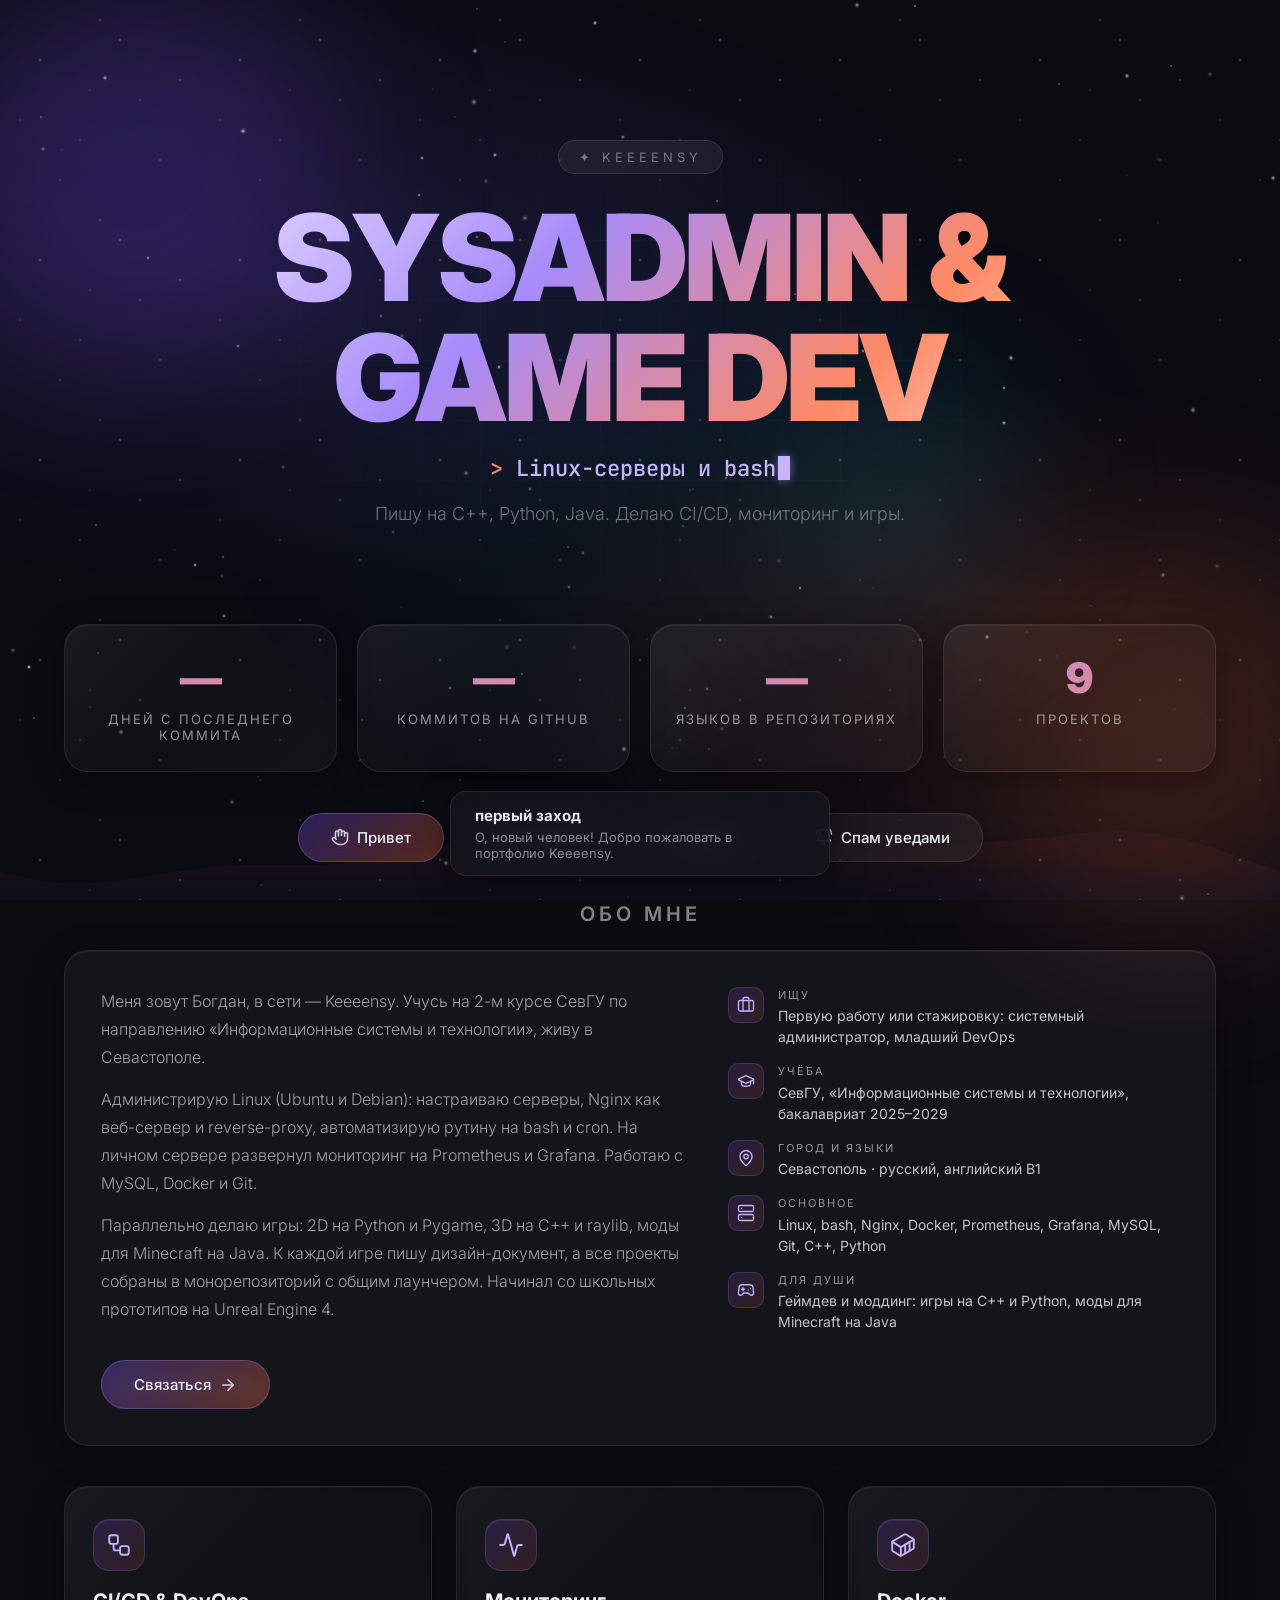
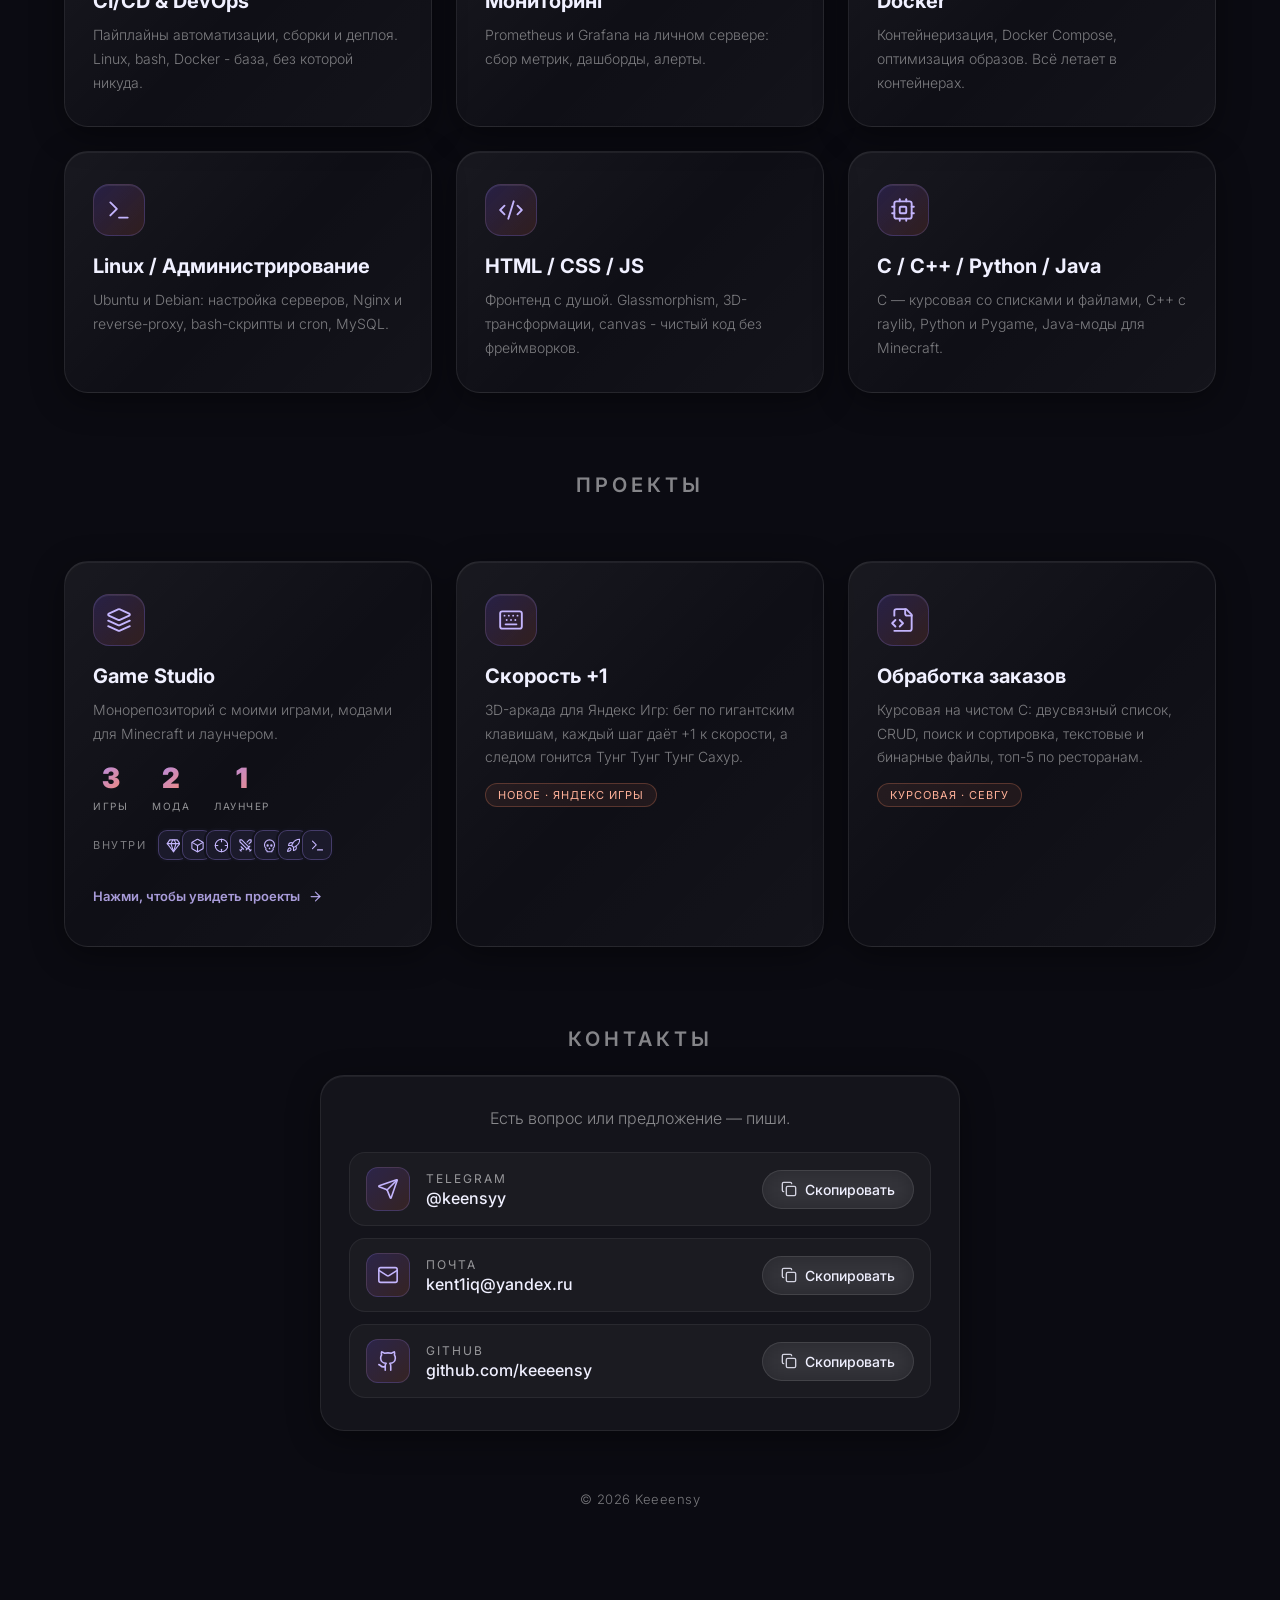
==== commit c0b5f52f: "Deploy 2026-10-18 22:04" ====
--- a/index.html
+++ b/index.html
@@ -1 +1 @@
-<!DOCTYPE html><html lang="ru"><head><meta charset="UTF-8"><meta name="viewport" content="width=device-width,initial-scale=1"><title>Keeeensy — Sysadmin &amp; Game Dev</title><meta name="description" content="Богдан (Keeeensy) — студент СевГУ, начинающий сисадмин и геймдев. Linux, Nginx, Docker, Prometheus + Grafana; игры на C++ и Python, моды для Minecraft."><meta name="theme-color" content="#0b0b12"><link rel="icon" href="favicon.svg" type="image/svg+xml"><link rel="canonical" href="https://keeeensy.github.io/"><meta property="og:type" content="website"><meta property="og:url" content="https://keeeensy.github.io/"><meta property="og:title" content="Keeeensy — Sysadmin &amp; Game Dev"><meta property="og:description" content="Богдан (Keeeensy) — студент СевГУ, начинающий сисадмин и геймдев. Linux, Nginx, Docker, Prometheus + Grafana; игры на C++ и Python, моды для Minecraft."><meta property="og:locale" content="ru_RU"><meta property="og:image" content="https://keeeensy.github.io/og-image.png"><meta property="og:image:width" content="1200"><meta property="og:image:height" content="630"><meta property="og:image:alt" content="Keeeensy — Sysadmin &amp; Game Dev"><meta name="twitter:card" content="summary_large_image"><link rel="preconnect" href="https://fonts.googleapis.com"><link rel="preconnect" href="https://fonts.gstatic.com" crossorigin><link rel="stylesheet" href="https://fonts.googleapis.com/css2?family=Inter:wght@300;400;600;700;900&family=JetBrains+Mono:wght@400;500&display=swap" media="print" onload='this.media="all"'><noscript><link rel="stylesheet" href="https://fonts.googleapis.com/css2?family=Inter:wght@300;400;600;700;900&family=JetBrains+Mono:wght@400;500&display=swap"></noscript><link rel="stylesheet" href="style.css"></head><body><div class="orb orb-1"></div><div class="orb orb-2"></div><div class="orb orb-3"></div><div class="grid-bg"></div><div class="bg"></div><canvas id="waveCanvas"></canvas><canvas id="starsCanvas"></canvas><canvas id="meteorCanvas"></canvas><div class="toast-container" id="toastContainer"></div><div class="easter-egg-window" id="eggWindow"><h2 id="eggTitle">СЕКРЕТКА</h2><p id="eggBody">Ты нашёл пасхалку.</p><button class="btn" onclick="closeEgg()">Закрыть</button></div><div class="container"><header class="reveal"><div class="badge"><span class="badge-star">✦</span> Keeeensy</div><h1>SYSADMIN &amp;<br>GAME DEV</h1><div class="typer"><span class="sr-only">Стек: Linux-серверы и bash, Nginx и reverse-proxy, Docker и Docker Compose, CI/CD пайплайны, Prometheus + Grafana, C++ · raylib · 3D, Python · Pygame, Java · моды на Fabric.</span><span class="typer-prompt" aria-hidden="true">&gt;</span> <span id="typerText" aria-hidden="true"></span><span class="typer-cursor" aria-hidden="true"></span></div><p>Пишу на C++, Python, Java. Делаю CI/CD, мониторинг и игры.</p></header><div class="stats reveal"><div class="glass stat-card" data-tilt><div class="number" id="ghLastCommit">0</div><div class="label" id="ghLastCommitLabel">дней с последнего коммита</div></div><div class="glass stat-card" data-tilt><div class="number" id="ghCommits">0</div><div class="label">коммитов на GitHub</div></div><div class="glass stat-card" data-tilt><div class="number" id="ghLangs">0</div><div class="label">языков в репозиториях</div></div><div class="glass stat-card" data-tilt><div class="number" id="projectCount" data-count="9">0</div><div class="label">проектов</div></div></div><div class="actions reveal"><button class="btn btn-primary" onclick="randomToast()"><svg aria-hidden="true" xmlns="http://www.w3.org/2000/svg" viewBox="0 0 24 24" fill="none" stroke="currentColor" stroke-width="2" stroke-linecap="round" stroke-linejoin="round"><path d="M18 11V6a2 2 0 0 0-2-2a2 2 0 0 0-2 2"/><path d="M14 10V4a2 2 0 0 0-2-2a2 2 0 0 0-2 2v2"/><path d="M10 10.5V6a2 2 0 0 0-2-2a2 2 0 0 0-2 2v8"/><path d="M18 8a2 2 0 1 1 4 0v6a8 8 0 0 1-8 8h-2c-2.8 0-4.5-.86-5.99-2.34l-3.6-3.6a2 2 0 0 1 2.83-2.82L7 15"/></svg> Привет</button> <button class="btn" onclick="showEggHint()"><svg aria-hidden="true" xmlns="http://www.w3.org/2000/svg" viewBox="0 0 24 24" fill="none" stroke="currentColor" stroke-width="2" stroke-linecap="round" stroke-linejoin="round"><path d="M9.937 15.5A2 2 0 0 0 8.5 14.063l-6.135-1.582a.5.5 0 0 1 0-.962L8.5 9.936A2 2 0 0 0 9.937 8.5l1.582-6.135a.5.5 0 0 1 .963 0L14.063 8.5A2 2 0 0 0 15.5 9.937l6.135 1.581a.5.5 0 0 1 0 .964L15.5 14.063a2 2 0 0 0-1.437 1.437l-1.582 6.135a.5.5 0 0 1-.963 0z"/><path d="M20 3v4"/><path d="M22 5h-4"/><path d="M4 17v2"/><path d="M5 18H3"/></svg> Пасхалка</button> <a class="btn" href="https://github.com/keeeensy" target="_blank" rel="noopener"><svg aria-hidden="true" xmlns="http://www.w3.org/2000/svg" viewBox="0 0 24 24" fill="none" stroke="currentColor" stroke-width="2" stroke-linecap="round" stroke-linejoin="round"><path d="M15 22v-4a4.8 4.8 0 0 0-1-3.5c3 0 6-2 6-5.5.08-1.25-.27-2.48-1-3.5.28-1.15.28-2.35 0-3.5 0 0-1 0-3 1.5-2.64-.5-5.36-.5-8 0C6 2 5 2 5 2c-.3 1.15-.3 2.35 0 3.5A5.403 5.403 0 0 0 4 9c0 3.5 3 5.5 6 5.5-.39.49-.68 1.05-.85 1.65-.17.6-.22 1.23-.15 1.85v4"/><path d="M9 18c-4.51 2-5-2-7-2"/></svg> GitHub</a> <button class="btn" onclick="spamToasts()"><svg aria-hidden="true" xmlns="http://www.w3.org/2000/svg" viewBox="0 0 24 24" fill="none" stroke="currentColor" stroke-width="2" stroke-linecap="round" stroke-linejoin="round"><path d="M6 8a6 6 0 0 1 12 0c0 7 3 9 3 9H3s3-2 3-9"/><path d="M10.3 21a1.94 1.94 0 0 0 3.4 0"/><path d="M4 2C2.8 3.7 2 5.7 2 8"/><path d="M22 8c0-2.3-.8-4.3-2-6"/></svg> Спам уведами</button></div><section class="reveal section" id="about"><h2 class="section-title">обо мне</h2><div class="glass about-card"><div class="about-text"><p>Меня зовут Богдан, в сети — Keeeensy. Учусь на 2-м курсе СевГУ по направлению «Информационные системы и технологии», живу в Севастополе.</p><p>Администрирую Linux (Ubuntu и Debian): настраиваю серверы, Nginx как веб-сервер и reverse-proxy, автоматизирую рутину на bash и cron. На личном сервере развернул мониторинг на Prometheus и Grafana. Работаю с MySQL, Docker и Git.</p><p>Параллельно делаю игры: 2D на Python и Pygame, 3D на C++ и raylib, моды для Minecraft на Java. К каждой игре пишу дизайн-документ, а все проекты собраны в монорепозиторий с общим лаунчером. Начинал со школьных прототипов на Unreal Engine 4.</p></div><ul class="about-facts"><li><span class="about-fact-icon"><svg aria-hidden="true" xmlns="http://www.w3.org/2000/svg" viewBox="0 0 24 24" fill="none" stroke="currentColor" stroke-width="2" stroke-linecap="round" stroke-linejoin="round"><path d="M16 20V4a2 2 0 0 0-2-2h-4a2 2 0 0 0-2 2v16"/><rect width="20" height="14" x="2" y="6" rx="2"/></svg></span><div><div class="about-fact-label">Ищу</div>Первую работу или стажировку: системный администратор, младший DevOps</div></li><li><span class="about-fact-icon"><svg aria-hidden="true" xmlns="http://www.w3.org/2000/svg" viewBox="0 0 24 24" fill="none" stroke="currentColor" stroke-width="2" stroke-linecap="round" stroke-linejoin="round"><path d="M21.42 10.922a1 1 0 0 0-.019-1.838L12.83 5.18a2 2 0 0 0-1.66 0L2.6 9.08a1 1 0 0 0 0 1.832l8.57 3.908a2 2 0 0 0 1.66 0z"/><path d="M22 10v6"/><path d="M6 12.5V16a6 3 0 0 0 12 0v-3.5"/></svg></span><div><div class="about-fact-label">Учёба</div>СевГУ, «Информационные системы и технологии», бакалавриат 2025–2029</div></li><li><span class="about-fact-icon"><svg aria-hidden="true" xmlns="http://www.w3.org/2000/svg" viewBox="0 0 24 24" fill="none" stroke="currentColor" stroke-width="2" stroke-linecap="round" stroke-linejoin="round"><path d="M20 10c0 4.993-5.539 10.193-7.399 11.799a1 1 0 0 1-1.202 0C9.539 20.193 4 14.993 4 10a8 8 0 0 1 16 0"/><circle cx="12" cy="10" r="3"/></svg></span><div><div class="about-fact-label">Город и языки</div>Севастополь · русский, английский B1</div></li><li><span class="about-fact-icon"><svg aria-hidden="true" xmlns="http://www.w3.org/2000/svg" viewBox="0 0 24 24" fill="none" stroke="currentColor" stroke-width="2" stroke-linecap="round" stroke-linejoin="round"><rect width="20" height="8" x="2" y="2" rx="2" ry="2"/><rect width="20" height="8" x="2" y="14" rx="2" ry="2"/><line x1="6" x2="6.01" y1="6" y2="6"/><line x1="6" x2="6.01" y1="18" y2="18"/></svg></span><div><div class="about-fact-label">Основное</div>Linux, bash, Nginx, Docker, Prometheus, Grafana, MySQL, Git, C++, Python</div></li><li><span class="about-fact-icon"><svg aria-hidden="true" xmlns="http://www.w3.org/2000/svg" viewBox="0 0 24 24" fill="none" stroke="currentColor" stroke-width="2" stroke-linecap="round" stroke-linejoin="round"><line x1="6" x2="10" y1="11" y2="11"/><line x1="8" x2="8" y1="9" y2="13"/><line x1="15" x2="15.01" y1="12" y2="12"/><line x1="18" x2="18.01" y1="10" y2="10"/><path d="M17.32 5H6.68a4 4 0 0 0-3.978 3.59c-.006.052-.01.101-.017.152C2.604 9.416 2 14.456 2 16a3 3 0 0 0 3 3c1 0 1.5-.5 2-1l1.414-1.414A2 2 0 0 1 9.828 16h4.344a2 2 0 0 1 1.414.586L17 18c.5.5 1 1 2 1a3 3 0 0 0 3-3c0-1.545-.604-6.584-.685-7.258-.007-.05-.011-.1-.017-.151A4 4 0 0 0 17.32 5z"/></svg></span><div><div class="about-fact-label">Для души</div>Геймдев и моддинг: игры на C++ и Python, моды для Minecraft на Java</div></li></ul><a class="btn btn-primary about-cta" href="#contacts">Связаться <svg aria-hidden="true" xmlns="http://www.w3.org/2000/svg" viewBox="0 0 24 24" fill="none" stroke="currentColor" stroke-width="2" stroke-linecap="round" stroke-linejoin="round"><path d="M5 12h14"/><path d="m12 5 7 7-7 7"/></svg></a></div></section><div class="cards-grid reveal"><div class="glass card" data-tilt><div class="card-glow"></div><span class="icon"><svg aria-hidden="true" xmlns="http://www.w3.org/2000/svg" viewBox="0 0 24 24" fill="none" stroke="currentColor" stroke-width="2" stroke-linecap="round" stroke-linejoin="round"><rect width="8" height="8" x="3" y="3" rx="2"/><path d="M7 11v4a2 2 0 0 0 2 2h4"/><rect width="8" height="8" x="13" y="13" rx="2"/></svg></span><h3>CI/CD & DevOps</h3><p>Пайплайны автоматизации, сборки и деплоя. Linux, bash, Docker - база, без которой никуда.</p></div><div class="glass card" data-tilt><div class="card-glow"></div><span class="icon"><svg aria-hidden="true" xmlns="http://www.w3.org/2000/svg" viewBox="0 0 24 24" fill="none" stroke="currentColor" stroke-width="2" stroke-linecap="round" stroke-linejoin="round"><path d="M22 12h-2.48a2 2 0 0 0-1.93 1.46l-2.35 8.36a.25.25 0 0 1-.48 0L9.24 2.18a.25.25 0 0 0-.48 0l-2.35 8.36A2 2 0 0 1 4.49 12H2"/></svg></span><h3>Мониторинг</h3><p>Prometheus и Grafana на личном сервере: сбор метрик, дашборды, алерты.</p></div><div class="glass card" data-tilt><div class="card-glow"></div><span class="icon"><svg aria-hidden="true" xmlns="http://www.w3.org/2000/svg" viewBox="0 0 24 24" fill="none" stroke="currentColor" stroke-width="2" stroke-linecap="round" stroke-linejoin="round"><path d="M22 7.7c0-.6-.4-1.2-.8-1.5l-6.3-3.9a1.72 1.72 0 0 0-1.7 0l-10.3 6c-.5.2-.9.8-.9 1.4v6.6c0 .5.4 1.2.8 1.5l6.3 3.9a1.72 1.72 0 0 0 1.7 0l10.3-6c.5-.3.9-1 .9-1.5Z"/><path d="M10 21.9V14L2.1 9.1"/><path d="m10 14 11.9-6.9"/><path d="M14 19.8v-8.1"/><path d="M18 17.5V9.4"/></svg></span><h3>Docker</h3><p>Контейнеризация, Docker Compose, оптимизация образов. Всё летает в контейнерах.</p></div><div class="glass card" data-tilt><div class="card-glow"></div><span class="icon"><svg aria-hidden="true" xmlns="http://www.w3.org/2000/svg" viewBox="0 0 24 24" fill="none" stroke="currentColor" stroke-width="2" stroke-linecap="round" stroke-linejoin="round"><polyline points="4 17 10 11 4 5"/><line x1="12" x2="20" y1="19" y2="19"/></svg></span><h3>Linux / Администрирование</h3><p>Ubuntu и Debian: настройка серверов, Nginx и reverse-proxy, bash-скрипты и cron, MySQL.</p></div><div class="glass card" data-tilt><div class="card-glow"></div><span class="icon"><svg aria-hidden="true" xmlns="http://www.w3.org/2000/svg" viewBox="0 0 24 24" fill="none" stroke="currentColor" stroke-width="2" stroke-linecap="round" stroke-linejoin="round"><path d="m18 16 4-4-4-4"/><path d="m6 8-4 4 4 4"/><path d="m14.5 4-5 16"/></svg></span><h3>HTML / CSS / JS</h3><p>Фронтенд с душой. Glassmorphism, 3D-трансформации, canvas - чистый код без фреймворков.</p></div><div class="glass card" data-tilt><div class="card-glow"></div><span class="icon"><svg aria-hidden="true" xmlns="http://www.w3.org/2000/svg" viewBox="0 0 24 24" fill="none" stroke="currentColor" stroke-width="2" stroke-linecap="round" stroke-linejoin="round"><rect width="16" height="16" x="4" y="4" rx="2"/><rect width="6" height="6" x="9" y="9" rx="1"/><path d="M15 2v2"/><path d="M15 20v2"/><path d="M2 15h2"/><path d="M2 9h2"/><path d="M20 15h2"/><path d="M20 9h2"/><path d="M9 2v2"/><path d="M9 20v2"/></svg></span><h3>C / C++ / Python / Java</h3><p>C — курсовая со списками и файлами, C++ с raylib, Python и Pygame, Java-моды для Minecraft.</p></div></div><div class="reveal section"><h2 class="section-title">проекты</h2><div class="cards-grid"><div class="glass card card-studio" data-tilt id="studioCard" role="button" tabindex="0" aria-haspopup="dialog" aria-controls="orbit" aria-label="Keeeensy Game Studio — показать 7 проектов"><div class="card-glow"></div><span class="icon"><svg aria-hidden="true" xmlns="http://www.w3.org/2000/svg" viewBox="0 0 24 24" fill="none" stroke="currentColor" stroke-width="2" stroke-linecap="round" stroke-linejoin="round"><path d="m12.83 2.18a2 2 0 0 0-1.66 0L2.6 6.08a1 1 0 0 0 0 1.83l8.58 3.91a2 2 0 0 0 1.66 0l8.58-3.9a1 1 0 0 0 0-1.83Z"/><path d="m22 17.65-9.17 4.16a2 2 0 0 1-1.66 0L2 17.65"/><path d="m22 12.65-9.17 4.16a2 2 0 0 1-1.66 0L2 12.65"/></svg></span><h3>Game Studio</h3><p>Монорепозиторий с моими играми, модами для Minecraft и лаунчером.</p><div class="studio-stats"><div><b>3</b><span>игры</span></div><div><b>2</b><span>мода</span></div><div><b>1</b><span>лаунчер</span></div></div><div class="featured-inside"><span>Внутри</span><div class="inside-icons"><span><svg aria-hidden="true" xmlns="http://www.w3.org/2000/svg" viewBox="0 0 24 24" fill="none" stroke="currentColor" stroke-width="2" stroke-linecap="round" stroke-linejoin="round"><path d="M6 3h12l4 6-10 13L2 9Z"/><path d="M11 3 8 9l4 13 4-13-3-6"/><path d="M2 9h20"/></svg></span><span><svg aria-hidden="true" xmlns="http://www.w3.org/2000/svg" viewBox="0 0 24 24" fill="none" stroke="currentColor" stroke-width="2" stroke-linecap="round" stroke-linejoin="round"><path d="M21 8a2 2 0 0 0-1-1.73l-7-4a2 2 0 0 0-2 0l-7 4A2 2 0 0 0 3 8v8a2 2 0 0 0 1 1.73l7 4a2 2 0 0 0 2 0l7-4A2 2 0 0 0 21 16Z"/><path d="m3.3 7 8.7 5 8.7-5"/><path d="M12 22V12"/></svg></span><span><svg aria-hidden="true" xmlns="http://www.w3.org/2000/svg" viewBox="0 0 24 24" fill="none" stroke="currentColor" stroke-width="2" stroke-linecap="round" stroke-linejoin="round"><circle cx="12" cy="12" r="10"/><line x1="22" x2="18" y1="12" y2="12"/><line x1="6" x2="2" y1="12" y2="12"/><line x1="12" x2="12" y1="6" y2="2"/><line x1="12" x2="12" y1="22" y2="18"/></svg></span><span><svg aria-hidden="true" xmlns="http://www.w3.org/2000/svg" viewBox="0 0 24 24" fill="none" stroke="currentColor" stroke-width="2" stroke-linecap="round" stroke-linejoin="round"><polyline points="14.5 17.5 3 6 3 3 6 3 17.5 14.5"/><line x1="13" x2="19" y1="19" y2="13"/><line x1="16" x2="20" y1="16" y2="20"/><line x1="19" x2="21" y1="21" y2="19"/><polyline points="14.5 6.5 18 3 21 3 21 6 17.5 9.5"/><line x1="5" x2="9" y1="14" y2="18"/><line x1="7" x2="4" y1="17" y2="20"/><line x1="3" x2="5" y1="19" y2="21"/></svg></span><span><svg aria-hidden="true" xmlns="http://www.w3.org/2000/svg" viewBox="0 0 24 24" fill="none" stroke="currentColor" stroke-width="2" stroke-linecap="round" stroke-linejoin="round"><path d="m12.5 17-.5-1-.5 1h1z"/><path d="M15 22a1 1 0 0 0 1-1v-1a2 2 0 0 0 1.56-3.25 8 8 0 1 0-11.12 0A2 2 0 0 0 8 20v1a1 1 0 0 0 1 1z"/><circle cx="15" cy="12" r="1"/><circle cx="9" cy="12" r="1"/></svg></span><span><svg aria-hidden="true" xmlns="http://www.w3.org/2000/svg" viewBox="0 0 24 24" fill="none" stroke="currentColor" stroke-width="2" stroke-linecap="round" stroke-linejoin="round"><path d="M4.5 16.5c-1.5 1.26-2 5-2 5s3.74-.5 5-2c.71-.84.7-2.13-.09-2.91a2.18 2.18 0 0 0-2.91-.09z"/><path d="m12 15-3-3a22 22 0 0 1 2-3.95A12.88 12.88 0 0 1 22 2c0 2.72-.78 7.5-6 11a22.35 22.35 0 0 1-4 2z"/><path d="M9 12H4s.55-3.03 2-4c1.62-1.08 5 0 5 0"/><path d="M12 15v5s3.03-.55 4-2c1.08-1.62 0-5 0-5"/></svg></span><span><svg aria-hidden="true" xmlns="http://www.w3.org/2000/svg" viewBox="0 0 24 24" fill="none" stroke="currentColor" stroke-width="2" stroke-linecap="round" stroke-linejoin="round"><polyline points="4 17 10 11 4 5"/><line x1="12" x2="20" y1="19" y2="19"/></svg></span></div></div><div class="studio-action"><span class="studio-hint">Нажми, чтобы увидеть проекты <svg aria-hidden="true" xmlns="http://www.w3.org/2000/svg" viewBox="0 0 24 24" fill="none" stroke="currentColor" stroke-width="2" stroke-linecap="round" stroke-linejoin="round"><path d="M5 12h14"/><path d="m12 5 7 7-7 7"/></svg></span><a class="studio-github" href="https://github.com/keeeensy/keeeensy-game-studio" target="_blank" rel="noopener" tabindex="-1">Открыть на GitHub <svg aria-hidden="true" xmlns="http://www.w3.org/2000/svg" viewBox="0 0 24 24" fill="none" stroke="currentColor" stroke-width="2" stroke-linecap="round" stroke-linejoin="round"><path d="M5 12h14"/><path d="m12 5 7 7-7 7"/></svg></a></div></div><div class="glass card" data-tilt><div class="card-glow"></div><span class="icon"><svg aria-hidden="true" xmlns="http://www.w3.org/2000/svg" viewBox="0 0 24 24" fill="none" stroke="currentColor" stroke-width="2" stroke-linecap="round" stroke-linejoin="round"><path d="M10 8h.01"/><path d="M12 12h.01"/><path d="M14 8h.01"/><path d="M16 12h.01"/><path d="M18 8h.01"/><path d="M6 8h.01"/><path d="M7 16h10"/><path d="M8 12h.01"/><rect width="20" height="16" x="2" y="4" rx="2"/></svg></span><h3>Скорость +1</h3><p>3D-аркада для Яндекс Игр: бег по гигантским клавишам, каждый шаг даёт +1 к скорости, а следом гонится Тунг Тунг Тунг Сахур.</p><span class="card-tag">новое · Яндекс Игры</span></div><a class="glass card" data-tilt href="https://github.com/keeeensy/delivery-orders-c" target="_blank" rel="noopener"><div class="card-glow"></div><span class="icon"><svg aria-hidden="true" xmlns="http://www.w3.org/2000/svg" viewBox="0 0 24 24" fill="none" stroke="currentColor" stroke-width="2" stroke-linecap="round" stroke-linejoin="round"><path d="M4 22h14a2 2 0 0 0 2-2V7l-5-5H6a2 2 0 0 0-2 2v4"/><path d="M14 2v4a2 2 0 0 0 2 2h4"/><path d="m5 12-3 3 3 3"/><path d="m9 18 3-3-3-3"/></svg></span><h3>Обработка заказов</h3><p>Курсовая на чистом C: двусвязный список, CRUD, поиск и сортировка, текстовые и бинарные файлы, топ-5 по ресторанам.</p><span class="card-tag">курсовая · СевГУ</span></a></div></div><section class="reveal section" id="contacts"><h2 class="section-title">контакты</h2><div class="glass contact-card"><p class="contact-lead">Есть вопрос или предложение — пиши.</p><ul class="contact-list"><li class="contact-item"><span class="contact-icon"><svg aria-hidden="true" xmlns="http://www.w3.org/2000/svg" viewBox="0 0 24 24" fill="none" stroke="currentColor" stroke-width="2" stroke-linecap="round" stroke-linejoin="round"><path d="M14.536 21.686a.5.5 0 0 0 .937-.024l6.5-19a.496.496 0 0 0-.635-.635l-19 6.5a.5.5 0 0 0-.024.937l7.93 3.18a2 2 0 0 1 1.112 1.11z"/><path d="m21.854 2.147-10.94 10.939"/></svg></span><div class="contact-info"><div class="contact-label">Telegram</div><a href="https://t.me/keensyy" target="_blank" rel="noopener">@keensyy</a></div><button class="btn btn-small" data-copy="https://t.me/keensyy" aria-label="Скопировать ссылку на Telegram"><svg aria-hidden="true" xmlns="http://www.w3.org/2000/svg" viewBox="0 0 24 24" fill="none" stroke="currentColor" stroke-width="2" stroke-linecap="round" stroke-linejoin="round"><rect width="14" height="14" x="8" y="8" rx="2" ry="2"/><path d="M4 16c-1.1 0-2-.9-2-2V4c0-1.1.9-2 2-2h10c1.1 0 2 .9 2 2"/></svg> Скопировать</button></li><li class="contact-item"><span class="contact-icon"><svg aria-hidden="true" xmlns="http://www.w3.org/2000/svg" viewBox="0 0 24 24" fill="none" stroke="currentColor" stroke-width="2" stroke-linecap="round" stroke-linejoin="round"><rect width="20" height="16" x="2" y="4" rx="2"/><path d="m22 7-8.97 5.7a1.94 1.94 0 0 1-2.06 0L2 7"/></svg></span><div class="contact-info"><div class="contact-label">Почта</div><a href="mailto:kent1iq@yandex.ru">kent1iq@yandex.ru</a></div><button class="btn btn-small" data-copy="kent1iq@yandex.ru" aria-label="Скопировать email"><svg aria-hidden="true" xmlns="http://www.w3.org/2000/svg" viewBox="0 0 24 24" fill="none" stroke="currentColor" stroke-width="2" stroke-linecap="round" stroke-linejoin="round"><rect width="14" height="14" x="8" y="8" rx="2" ry="2"/><path d="M4 16c-1.1 0-2-.9-2-2V4c0-1.1.9-2 2-2h10c1.1 0 2 .9 2 2"/></svg> Скопировать</button></li><li class="contact-item"><span class="contact-icon"><svg aria-hidden="true" xmlns="http://www.w3.org/2000/svg" viewBox="0 0 24 24" fill="none" stroke="currentColor" stroke-width="2" stroke-linecap="round" stroke-linejoin="round"><path d="M15 22v-4a4.8 4.8 0 0 0-1-3.5c3 0 6-2 6-5.5.08-1.25-.27-2.48-1-3.5.28-1.15.28-2.35 0-3.5 0 0-1 0-3 1.5-2.64-.5-5.36-.5-8 0C6 2 5 2 5 2c-.3 1.15-.3 2.35 0 3.5A5.403 5.403 0 0 0 4 9c0 3.5 3 5.5 6 5.5-.39.49-.68 1.05-.85 1.65-.17.6-.22 1.23-.15 1.85v4"/><path d="M9 18c-4.51 2-5-2-7-2"/></svg></span><div class="contact-info"><div class="contact-label">GitHub</div><a href="https://github.com/keeeensy" target="_blank" rel="noopener">github.com/keeeensy</a></div><button class="btn btn-small" data-copy="https://github.com/keeeensy" aria-label="Скопировать ссылку на GitHub"><svg aria-hidden="true" xmlns="http://www.w3.org/2000/svg" viewBox="0 0 24 24" fill="none" stroke="currentColor" stroke-width="2" stroke-linecap="round" stroke-linejoin="round"><rect width="14" height="14" x="8" y="8" rx="2" ry="2"/><path d="M4 16c-1.1 0-2-.9-2-2V4c0-1.1.9-2 2-2h10c1.1 0 2 .9 2 2"/></svg> Скопировать</button></li></ul></div></section><footer class="reveal">© 2026 Keeeensy</footer></div><div class="orbit" id="orbit" role="dialog" aria-modal="true" aria-label="Проекты Keeeensy Game Studio" hidden><div class="orbit-backdrop" data-orbit-close></div><button class="orbit-close" type="button" aria-label="Закрыть" data-orbit-close><svg aria-hidden="true" xmlns="http://www.w3.org/2000/svg" viewBox="0 0 24 24" fill="none" stroke="currentColor" stroke-width="2" stroke-linecap="round" stroke-linejoin="round"><path d="M18 6 6 18"/><path d="m6 6 12 12"/></svg></button><div class="orbit-stage"><div class="orbit-center-wrap"></div><div class="orbit-ring"><a class="orbit-item" href="https://github.com/keeeensy/keeeensy-game-studio/tree/master/gem_hunter" target="_blank" rel="noopener"><span class="orbit-icon"><svg aria-hidden="true" xmlns="http://www.w3.org/2000/svg" viewBox="0 0 24 24" fill="none" stroke="currentColor" stroke-width="2" stroke-linecap="round" stroke-linejoin="round"><path d="M6 3h12l4 6-10 13L2 9Z"/><path d="M11 3 8 9l4 13 4-13-3-6"/><path d="M2 9h20"/></svg></span><span class="orbit-text"><b>Gem Hunter 2D</b><small>Процедурный dungeon crawler</small></span> </a><a class="orbit-item" href="https://github.com/keeeensy/keeeensy-game-studio/tree/master/3d_maze" target="_blank" rel="noopener"><span class="orbit-icon"><svg aria-hidden="true" xmlns="http://www.w3.org/2000/svg" viewBox="0 0 24 24" fill="none" stroke="currentColor" stroke-width="2" stroke-linecap="round" stroke-linejoin="round"><path d="M21 8a2 2 0 0 0-1-1.73l-7-4a2 2 0 0 0-2 0l-7 4A2 2 0 0 0 3 8v8a2 2 0 0 0 1 1.73l7 4a2 2 0 0 0 2 0l7-4A2 2 0 0 0 21 16Z"/><path d="m3.3 7 8.7 5 8.7-5"/><path d="M12 22V12"/></svg></span><span class="orbit-text"><b>Gem Hunter 3D</b><small>3D-лабиринт от первого лица</small></span> </a><a class="orbit-item" href="https://github.com/keeeensy/keeeensy-game-studio/tree/master/zombie_survival" target="_blank" rel="noopener"><span class="orbit-icon"><svg aria-hidden="true" xmlns="http://www.w3.org/2000/svg" viewBox="0 0 24 24" fill="none" stroke="currentColor" stroke-width="2" stroke-linecap="round" stroke-linejoin="round"><circle cx="12" cy="12" r="10"/><line x1="22" x2="18" y1="12" y2="12"/><line x1="6" x2="2" y1="12" y2="12"/><line x1="12" x2="12" y1="6" y2="2"/><line x1="12" x2="12" y1="22" y2="18"/></svg></span><span class="orbit-text"><b>Zombie Survival</b><small>Волновой survival-шутер</small></span> </a><a class="orbit-item" href="https://github.com/keeeensy/keeeensy-game-studio/tree/master/rpg_levels_mod" target="_blank" rel="noopener"><span class="orbit-icon"><svg aria-hidden="true" xmlns="http://www.w3.org/2000/svg" viewBox="0 0 24 24" fill="none" stroke="currentColor" stroke-width="2" stroke-linecap="round" stroke-linejoin="round"><polyline points="14.5 17.5 3 6 3 3 6 3 17.5 14.5"/><line x1="13" x2="19" y1="19" y2="13"/><line x1="16" x2="20" y1="16" y2="20"/><line x1="19" x2="21" y1="21" y2="19"/><polyline points="14.5 6.5 18 3 21 3 21 6 17.5 9.5"/><line x1="5" x2="9" y1="14" y2="18"/><line x1="7" x2="4" y1="17" y2="20"/><line x1="3" x2="5" y1="19" y2="21"/></svg></span><span class="orbit-text"><b>RPG Levels</b><small>Мод: уровни монстров и XP</small></span> </a><a class="orbit-item" href="https://github.com/keeeensy/keeeensy-game-studio/tree/master/death_marker_mod" target="_blank" rel="noopener"><span class="orbit-icon"><svg aria-hidden="true" xmlns="http://www.w3.org/2000/svg" viewBox="0 0 24 24" fill="none" stroke="currentColor" stroke-width="2" stroke-linecap="round" stroke-linejoin="round"><path d="m12.5 17-.5-1-.5 1h1z"/><path d="M15 22a1 1 0 0 0 1-1v-1a2 2 0 0 0 1.56-3.25 8 8 0 1 0-11.12 0A2 2 0 0 0 8 20v1a1 1 0 0 0 1 1z"/><circle cx="15" cy="12" r="1"/><circle cx="9" cy="12" r="1"/></svg></span><span class="orbit-text"><b>Death Marker</b><small>Мод: факел на месте смерти</small></span> </a><a class="orbit-item" href="https://github.com/keeeensy/keeeensy-game-studio/blob/master/launcher.pyw" target="_blank" rel="noopener"><span class="orbit-icon"><svg aria-hidden="true" xmlns="http://www.w3.org/2000/svg" viewBox="0 0 24 24" fill="none" stroke="currentColor" stroke-width="2" stroke-linecap="round" stroke-linejoin="round"><path d="M4.5 16.5c-1.5 1.26-2 5-2 5s3.74-.5 5-2c.71-.84.7-2.13-.09-2.91a2.18 2.18 0 0 0-2.91-.09z"/><path d="m12 15-3-3a22 22 0 0 1 2-3.95A12.88 12.88 0 0 1 22 2c0 2.72-.78 7.5-6 11a22.35 22.35 0 0 1-4 2z"/><path d="M9 12H4s.55-3.03 2-4c1.62-1.08 5 0 5 0"/><path d="M12 15v5s3.03-.55 4-2c1.08-1.62 0-5 0-5"/></svg></span><span class="orbit-text"><b>Лаунчер</b><small>Запуск игр и профилей Minecraft</small></span> </a><a class="orbit-item" href="https://github.com/keeeensy/keeeensy-game-studio/tree/master/minecraft_profiles" target="_blank" rel="noopener"><span class="orbit-icon"><svg aria-hidden="true" xmlns="http://www.w3.org/2000/svg" viewBox="0 0 24 24" fill="none" stroke="currentColor" stroke-width="2" stroke-linecap="round" stroke-linejoin="round"><polyline points="4 17 10 11 4 5"/><line x1="12" x2="20" y1="19" y2="19"/></svg></span><span class="orbit-text"><b>Minecraft Profiles</b><small>Наборы модов одной командой</small></span></a></div></div><p class="orbit-hint">Наведи, чтобы остановить вращение · Esc — закрыть</p></div><script src="script.js"></script></body></html>+<!DOCTYPE html><html lang="ru"><head><meta charset="UTF-8"><meta name="viewport" content="width=device-width,initial-scale=1"><title>Keeeensy — Sysadmin &amp; Game Dev</title><meta name="description" content="Богдан (Keeeensy) — студент СевГУ, начинающий сисадмин и геймдев. Linux, Nginx, Docker, Prometheus + Grafana; игры на C++ и Python, моды для Minecraft."><meta name="theme-color" content="#0b0b12"><link rel="icon" href="favicon.svg" type="image/svg+xml"><link rel="canonical" href="https://keeeensy.github.io/"><meta property="og:type" content="website"><meta property="og:url" content="https://keeeensy.github.io/"><meta property="og:title" content="Keeeensy — Sysadmin &amp; Game Dev"><meta property="og:description" content="Богдан (Keeeensy) — студент СевГУ, начинающий сисадмин и геймдев. Linux, Nginx, Docker, Prometheus + Grafana; игры на C++ и Python, моды для Minecraft."><meta property="og:locale" content="ru_RU"><meta property="og:image" content="https://keeeensy.github.io/og-image.png"><meta property="og:image:width" content="1200"><meta property="og:image:height" content="630"><meta property="og:image:alt" content="Keeeensy — Sysadmin &amp; Game Dev"><meta name="twitter:card" content="summary_large_image"><link rel="preconnect" href="https://fonts.googleapis.com"><link rel="preconnect" href="https://fonts.gstatic.com" crossorigin><link rel="stylesheet" href="https://fonts.googleapis.com/css2?family=Inter:wght@300;400;600;700;900&family=JetBrains+Mono:wght@400;500&display=swap" media="print" onload='this.media="all"'><noscript><link rel="stylesheet" href="https://fonts.googleapis.com/css2?family=Inter:wght@300;400;600;700;900&family=JetBrains+Mono:wght@400;500&display=swap"></noscript><link rel="stylesheet" href="style.css"></head><body><div class="orb orb-1"></div><div class="orb orb-2"></div><div class="orb orb-3"></div><div class="grid-bg"></div><div class="bg"></div><canvas id="waveCanvas"></canvas><canvas id="starsCanvas"></canvas><canvas id="meteorCanvas"></canvas><div class="toast-container" id="toastContainer"></div><div class="easter-egg-window" id="eggWindow"><h2 id="eggTitle">СЕКРЕТКА</h2><p id="eggBody">Ты нашёл пасхалку.</p><button class="btn" onclick="closeEgg()">Закрыть</button></div><div class="container"><header class="reveal"><div class="badge"><span class="badge-star">✦</span> Keeeensy</div><h1>SYSADMIN &amp;<br>GAME DEV</h1><div class="typer"><span class="sr-only">Стек: Linux-серверы и bash, Nginx и reverse-proxy, Docker и Docker Compose, CI/CD пайплайны, Prometheus + Grafana, C++ · raylib · 3D, Python · Pygame, Java · моды на Fabric.</span><span class="typer-prompt" aria-hidden="true">&gt;</span> <span id="typerText" aria-hidden="true"></span><span class="typer-cursor" aria-hidden="true"></span></div><p>Пишу на C++, Python, Java. Делаю CI/CD, мониторинг и игры.</p></header><div class="stats reveal"><div class="glass stat-card" data-tilt><div class="number" id="ghLastCommit">0</div><div class="label" id="ghLastCommitLabel">дней с последнего коммита</div></div><div class="glass stat-card" data-tilt><div class="number" id="ghCommits">0</div><div class="label">коммитов на GitHub</div></div><div class="glass stat-card" data-tilt><div class="number" id="ghLangs">0</div><div class="label">языков в репозиториях</div></div><div class="glass stat-card" data-tilt><div class="number" id="projectCount" data-count="9">0</div><div class="label">проектов</div></div></div><div class="actions reveal"><button class="btn btn-primary" onclick="randomToast()"><svg aria-hidden="true" xmlns="http://www.w3.org/2000/svg" viewBox="0 0 24 24" fill="none" stroke="currentColor" stroke-width="2" stroke-linecap="round" stroke-linejoin="round"><path d="M18 11V6a2 2 0 0 0-2-2a2 2 0 0 0-2 2"/><path d="M14 10V4a2 2 0 0 0-2-2a2 2 0 0 0-2 2v2"/><path d="M10 10.5V6a2 2 0 0 0-2-2a2 2 0 0 0-2 2v8"/><path d="M18 8a2 2 0 1 1 4 0v6a8 8 0 0 1-8 8h-2c-2.8 0-4.5-.86-5.99-2.34l-3.6-3.6a2 2 0 0 1 2.83-2.82L7 15"/></svg> Привет</button> <button class="btn" onclick="showEggHint()"><svg aria-hidden="true" xmlns="http://www.w3.org/2000/svg" viewBox="0 0 24 24" fill="none" stroke="currentColor" stroke-width="2" stroke-linecap="round" stroke-linejoin="round"><path d="M9.937 15.5A2 2 0 0 0 8.5 14.063l-6.135-1.582a.5.5 0 0 1 0-.962L8.5 9.936A2 2 0 0 0 9.937 8.5l1.582-6.135a.5.5 0 0 1 .963 0L14.063 8.5A2 2 0 0 0 15.5 9.937l6.135 1.581a.5.5 0 0 1 0 .964L15.5 14.063a2 2 0 0 0-1.437 1.437l-1.582 6.135a.5.5 0 0 1-.963 0z"/><path d="M20 3v4"/><path d="M22 5h-4"/><path d="M4 17v2"/><path d="M5 18H3"/></svg> Пасхалка</button> <a class="btn" href="https://github.com/keeeensy" target="_blank" rel="noopener"><svg aria-hidden="true" xmlns="http://www.w3.org/2000/svg" viewBox="0 0 24 24" fill="none" stroke="currentColor" stroke-width="2" stroke-linecap="round" stroke-linejoin="round"><path d="M15 22v-4a4.8 4.8 0 0 0-1-3.5c3 0 6-2 6-5.5.08-1.25-.27-2.48-1-3.5.28-1.15.28-2.35 0-3.5 0 0-1 0-3 1.5-2.64-.5-5.36-.5-8 0C6 2 5 2 5 2c-.3 1.15-.3 2.35 0 3.5A5.403 5.403 0 0 0 4 9c0 3.5 3 5.5 6 5.5-.39.49-.68 1.05-.85 1.65-.17.6-.22 1.23-.15 1.85v4"/><path d="M9 18c-4.51 2-5-2-7-2"/></svg> GitHub</a> <button class="btn" onclick="spamToasts()"><svg aria-hidden="true" xmlns="http://www.w3.org/2000/svg" viewBox="0 0 24 24" fill="none" stroke="currentColor" stroke-width="2" stroke-linecap="round" stroke-linejoin="round"><path d="M6 8a6 6 0 0 1 12 0c0 7 3 9 3 9H3s3-2 3-9"/><path d="M10.3 21a1.94 1.94 0 0 0 3.4 0"/><path d="M4 2C2.8 3.7 2 5.7 2 8"/><path d="M22 8c0-2.3-.8-4.3-2-6"/></svg> Спам уведами</button></div><section class="reveal section" id="about"><h2 class="section-title">обо мне</h2><div class="glass about-card"><div class="about-text"><p>Меня зовут Богдан, в сети — Keeeensy. Учусь на 2-м курсе СевГУ по направлению «Информационные системы и технологии», живу в Севастополе.</p><p>Администрирую Linux (Ubuntu и Debian): настраиваю серверы, Nginx как веб-сервер и reverse-proxy, автоматизирую рутину на bash и cron. На личном сервере развернул мониторинг на Prometheus и Grafana. Работаю с MySQL, Docker и Git.</p><p>Параллельно делаю игры: 2D на Python и Pygame, 3D на C++ и raylib, моды для Minecraft на Java. К каждой игре пишу дизайн-документ, а все проекты собраны в монорепозиторий с общим лаунчером. Начинал со школьных прототипов на Unreal Engine 4.</p></div><ul class="about-facts"><li><span class="about-fact-icon"><svg aria-hidden="true" xmlns="http://www.w3.org/2000/svg" viewBox="0 0 24 24" fill="none" stroke="currentColor" stroke-width="2" stroke-linecap="round" stroke-linejoin="round"><path d="M16 20V4a2 2 0 0 0-2-2h-4a2 2 0 0 0-2 2v16"/><rect width="20" height="14" x="2" y="6" rx="2"/></svg></span><div><div class="about-fact-label">Ищу</div>Первую работу или стажировку: системный администратор, младший DevOps</div></li><li><span class="about-fact-icon"><svg aria-hidden="true" xmlns="http://www.w3.org/2000/svg" viewBox="0 0 24 24" fill="none" stroke="currentColor" stroke-width="2" stroke-linecap="round" stroke-linejoin="round"><path d="M21.42 10.922a1 1 0 0 0-.019-1.838L12.83 5.18a2 2 0 0 0-1.66 0L2.6 9.08a1 1 0 0 0 0 1.832l8.57 3.908a2 2 0 0 0 1.66 0z"/><path d="M22 10v6"/><path d="M6 12.5V16a6 3 0 0 0 12 0v-3.5"/></svg></span><div><div class="about-fact-label">Учёба</div>СевГУ, «Информационные системы и технологии», бакалавриат 2025–2029</div></li><li><span class="about-fact-icon"><svg aria-hidden="true" xmlns="http://www.w3.org/2000/svg" viewBox="0 0 24 24" fill="none" stroke="currentColor" stroke-width="2" stroke-linecap="round" stroke-linejoin="round"><path d="M20 10c0 4.993-5.539 10.193-7.399 11.799a1 1 0 0 1-1.202 0C9.539 20.193 4 14.993 4 10a8 8 0 0 1 16 0"/><circle cx="12" cy="10" r="3"/></svg></span><div><div class="about-fact-label">Город и языки</div>Севастополь · русский, английский B1</div></li><li><span class="about-fact-icon"><svg aria-hidden="true" xmlns="http://www.w3.org/2000/svg" viewBox="0 0 24 24" fill="none" stroke="currentColor" stroke-width="2" stroke-linecap="round" stroke-linejoin="round"><rect width="20" height="8" x="2" y="2" rx="2" ry="2"/><rect width="20" height="8" x="2" y="14" rx="2" ry="2"/><line x1="6" x2="6.01" y1="6" y2="6"/><line x1="6" x2="6.01" y1="18" y2="18"/></svg></span><div><div class="about-fact-label">Основное</div>Linux, bash, Nginx, Docker, Prometheus, Grafana, MySQL, Git, C++, Python</div></li><li><span class="about-fact-icon"><svg aria-hidden="true" xmlns="http://www.w3.org/2000/svg" viewBox="0 0 24 24" fill="none" stroke="currentColor" stroke-width="2" stroke-linecap="round" stroke-linejoin="round"><line x1="6" x2="10" y1="11" y2="11"/><line x1="8" x2="8" y1="9" y2="13"/><line x1="15" x2="15.01" y1="12" y2="12"/><line x1="18" x2="18.01" y1="10" y2="10"/><path d="M17.32 5H6.68a4 4 0 0 0-3.978 3.59c-.006.052-.01.101-.017.152C2.604 9.416 2 14.456 2 16a3 3 0 0 0 3 3c1 0 1.5-.5 2-1l1.414-1.414A2 2 0 0 1 9.828 16h4.344a2 2 0 0 1 1.414.586L17 18c.5.5 1 1 2 1a3 3 0 0 0 3-3c0-1.545-.604-6.584-.685-7.258-.007-.05-.011-.1-.017-.151A4 4 0 0 0 17.32 5z"/></svg></span><div><div class="about-fact-label">Для души</div>Геймдев и моддинг: игры на C++ и Python, моды для Minecraft на Java</div></li></ul><a class="btn btn-primary about-cta" href="#contacts">Связаться <svg aria-hidden="true" xmlns="http://www.w3.org/2000/svg" viewBox="0 0 24 24" fill="none" stroke="currentColor" stroke-width="2" stroke-linecap="round" stroke-linejoin="round"><path d="M5 12h14"/><path d="m12 5 7 7-7 7"/></svg></a></div></section><div class="cards-grid reveal"><div class="glass card" data-tilt><div class="card-glow"></div><span class="icon"><svg aria-hidden="true" xmlns="http://www.w3.org/2000/svg" viewBox="0 0 24 24" fill="none" stroke="currentColor" stroke-width="2" stroke-linecap="round" stroke-linejoin="round"><rect width="8" height="8" x="3" y="3" rx="2"/><path d="M7 11v4a2 2 0 0 0 2 2h4"/><rect width="8" height="8" x="13" y="13" rx="2"/></svg></span><h3>CI/CD & DevOps</h3><p>Пайплайны автоматизации, сборки и деплоя. Linux, bash, Docker - база, без которой никуда.</p></div><div class="glass card" data-tilt><div class="card-glow"></div><span class="icon"><svg aria-hidden="true" xmlns="http://www.w3.org/2000/svg" viewBox="0 0 24 24" fill="none" stroke="currentColor" stroke-width="2" stroke-linecap="round" stroke-linejoin="round"><path d="M22 12h-2.48a2 2 0 0 0-1.93 1.46l-2.35 8.36a.25.25 0 0 1-.48 0L9.24 2.18a.25.25 0 0 0-.48 0l-2.35 8.36A2 2 0 0 1 4.49 12H2"/></svg></span><h3>Мониторинг</h3><p>Prometheus и Grafana на личном сервере: сбор метрик, дашборды, алерты.</p></div><div class="glass card" data-tilt><div class="card-glow"></div><span class="icon"><svg aria-hidden="true" xmlns="http://www.w3.org/2000/svg" viewBox="0 0 24 24" fill="none" stroke="currentColor" stroke-width="2" stroke-linecap="round" stroke-linejoin="round"><path d="M22 7.7c0-.6-.4-1.2-.8-1.5l-6.3-3.9a1.72 1.72 0 0 0-1.7 0l-10.3 6c-.5.2-.9.8-.9 1.4v6.6c0 .5.4 1.2.8 1.5l6.3 3.9a1.72 1.72 0 0 0 1.7 0l10.3-6c.5-.3.9-1 .9-1.5Z"/><path d="M10 21.9V14L2.1 9.1"/><path d="m10 14 11.9-6.9"/><path d="M14 19.8v-8.1"/><path d="M18 17.5V9.4"/></svg></span><h3>Docker</h3><p>Контейнеризация, Docker Compose, оптимизация образов. Всё летает в контейнерах.</p></div><div class="glass card" data-tilt><div class="card-glow"></div><span class="icon"><svg aria-hidden="true" xmlns="http://www.w3.org/2000/svg" viewBox="0 0 24 24" fill="none" stroke="currentColor" stroke-width="2" stroke-linecap="round" stroke-linejoin="round"><polyline points="4 17 10 11 4 5"/><line x1="12" x2="20" y1="19" y2="19"/></svg></span><h3>Linux / Администрирование</h3><p>Ubuntu и Debian: настройка серверов, Nginx и reverse-proxy, bash-скрипты и cron, MySQL.</p></div><div class="glass card" data-tilt><div class="card-glow"></div><span class="icon"><svg aria-hidden="true" xmlns="http://www.w3.org/2000/svg" viewBox="0 0 24 24" fill="none" stroke="currentColor" stroke-width="2" stroke-linecap="round" stroke-linejoin="round"><path d="m18 16 4-4-4-4"/><path d="m6 8-4 4 4 4"/><path d="m14.5 4-5 16"/></svg></span><h3>HTML / CSS / JS</h3><p>Фронтенд с душой. Glassmorphism, 3D-трансформации, canvas - чистый код без фреймворков.</p></div><div class="glass card" data-tilt><div class="card-glow"></div><span class="icon"><svg aria-hidden="true" xmlns="http://www.w3.org/2000/svg" viewBox="0 0 24 24" fill="none" stroke="currentColor" stroke-width="2" stroke-linecap="round" stroke-linejoin="round"><rect width="16" height="16" x="4" y="4" rx="2"/><rect width="6" height="6" x="9" y="9" rx="1"/><path d="M15 2v2"/><path d="M15 20v2"/><path d="M2 15h2"/><path d="M2 9h2"/><path d="M20 15h2"/><path d="M20 9h2"/><path d="M9 2v2"/><path d="M9 20v2"/></svg></span><h3>C / C++ / Python / Java</h3><p>C — курсовая со списками и файлами, C++ с raylib, Python и Pygame, Java-моды для Minecraft.</p></div></div><div class="reveal section"><h2 class="section-title">проекты</h2><div class="cards-grid"><div class="glass card card-studio" data-tilt id="studioCard" role="button" tabindex="0" aria-haspopup="dialog" aria-controls="orbit" aria-label="Keeeensy Game Studio — показать 7 проектов"><div class="card-glow"></div><span class="icon"><svg aria-hidden="true" xmlns="http://www.w3.org/2000/svg" viewBox="0 0 24 24" fill="none" stroke="currentColor" stroke-width="2" stroke-linecap="round" stroke-linejoin="round"><path d="m12.83 2.18a2 2 0 0 0-1.66 0L2.6 6.08a1 1 0 0 0 0 1.83l8.58 3.91a2 2 0 0 0 1.66 0l8.58-3.9a1 1 0 0 0 0-1.83Z"/><path d="m22 17.65-9.17 4.16a2 2 0 0 1-1.66 0L2 17.65"/><path d="m22 12.65-9.17 4.16a2 2 0 0 1-1.66 0L2 12.65"/></svg></span><h3>Game Studio</h3><p>Монорепозиторий с моими играми, модами для Minecraft и лаунчером.</p><div class="studio-stats"><div><b>3</b><span>игры</span></div><div><b>2</b><span>мода</span></div><div><b>1</b><span>лаунчер</span></div></div><div class="featured-inside"><span>Внутри</span><div class="inside-icons"><span><svg aria-hidden="true" xmlns="http://www.w3.org/2000/svg" viewBox="0 0 24 24" fill="none" stroke="currentColor" stroke-width="2" stroke-linecap="round" stroke-linejoin="round"><path d="M6 3h12l4 6-10 13L2 9Z"/><path d="M11 3 8 9l4 13 4-13-3-6"/><path d="M2 9h20"/></svg></span><span><svg aria-hidden="true" xmlns="http://www.w3.org/2000/svg" viewBox="0 0 24 24" fill="none" stroke="currentColor" stroke-width="2" stroke-linecap="round" stroke-linejoin="round"><path d="M21 8a2 2 0 0 0-1-1.73l-7-4a2 2 0 0 0-2 0l-7 4A2 2 0 0 0 3 8v8a2 2 0 0 0 1 1.73l7 4a2 2 0 0 0 2 0l7-4A2 2 0 0 0 21 16Z"/><path d="m3.3 7 8.7 5 8.7-5"/><path d="M12 22V12"/></svg></span><span><svg aria-hidden="true" xmlns="http://www.w3.org/2000/svg" viewBox="0 0 24 24" fill="none" stroke="currentColor" stroke-width="2" stroke-linecap="round" stroke-linejoin="round"><circle cx="12" cy="12" r="10"/><line x1="22" x2="18" y1="12" y2="12"/><line x1="6" x2="2" y1="12" y2="12"/><line x1="12" x2="12" y1="6" y2="2"/><line x1="12" x2="12" y1="22" y2="18"/></svg></span><span><svg aria-hidden="true" xmlns="http://www.w3.org/2000/svg" viewBox="0 0 24 24" fill="none" stroke="currentColor" stroke-width="2" stroke-linecap="round" stroke-linejoin="round"><polyline points="14.5 17.5 3 6 3 3 6 3 17.5 14.5"/><line x1="13" x2="19" y1="19" y2="13"/><line x1="16" x2="20" y1="16" y2="20"/><line x1="19" x2="21" y1="21" y2="19"/><polyline points="14.5 6.5 18 3 21 3 21 6 17.5 9.5"/><line x1="5" x2="9" y1="14" y2="18"/><line x1="7" x2="4" y1="17" y2="20"/><line x1="3" x2="5" y1="19" y2="21"/></svg></span><span><svg aria-hidden="true" xmlns="http://www.w3.org/2000/svg" viewBox="0 0 24 24" fill="none" stroke="currentColor" stroke-width="2" stroke-linecap="round" stroke-linejoin="round"><path d="m12.5 17-.5-1-.5 1h1z"/><path d="M15 22a1 1 0 0 0 1-1v-1a2 2 0 0 0 1.56-3.25 8 8 0 1 0-11.12 0A2 2 0 0 0 8 20v1a1 1 0 0 0 1 1z"/><circle cx="15" cy="12" r="1"/><circle cx="9" cy="12" r="1"/></svg></span><span><svg aria-hidden="true" xmlns="http://www.w3.org/2000/svg" viewBox="0 0 24 24" fill="none" stroke="currentColor" stroke-width="2" stroke-linecap="round" stroke-linejoin="round"><path d="M4.5 16.5c-1.5 1.26-2 5-2 5s3.74-.5 5-2c.71-.84.7-2.13-.09-2.91a2.18 2.18 0 0 0-2.91-.09z"/><path d="m12 15-3-3a22 22 0 0 1 2-3.95A12.88 12.88 0 0 1 22 2c0 2.72-.78 7.5-6 11a22.35 22.35 0 0 1-4 2z"/><path d="M9 12H4s.55-3.03 2-4c1.62-1.08 5 0 5 0"/><path d="M12 15v5s3.03-.55 4-2c1.08-1.62 0-5 0-5"/></svg></span><span><svg aria-hidden="true" xmlns="http://www.w3.org/2000/svg" viewBox="0 0 24 24" fill="none" stroke="currentColor" stroke-width="2" stroke-linecap="round" stroke-linejoin="round"><polyline points="4 17 10 11 4 5"/><line x1="12" x2="20" y1="19" y2="19"/></svg></span></div></div><div class="studio-action"><span class="studio-hint">Нажми, чтобы увидеть проекты <svg aria-hidden="true" xmlns="http://www.w3.org/2000/svg" viewBox="0 0 24 24" fill="none" stroke="currentColor" stroke-width="2" stroke-linecap="round" stroke-linejoin="round"><path d="M5 12h14"/><path d="m12 5 7 7-7 7"/></svg></span><a class="studio-github" href="https://github.com/keeeensy/keeeensy-game-studio" target="_blank" rel="noopener" tabindex="-1">Открыть на GitHub <svg aria-hidden="true" xmlns="http://www.w3.org/2000/svg" viewBox="0 0 24 24" fill="none" stroke="currentColor" stroke-width="2" stroke-linecap="round" stroke-linejoin="round"><path d="M5 12h14"/><path d="m12 5 7 7-7 7"/></svg></a></div></div><div class="glass card" data-tilt><div class="card-glow"></div><span class="icon"><svg aria-hidden="true" xmlns="http://www.w3.org/2000/svg" viewBox="0 0 24 24" fill="none" stroke="currentColor" stroke-width="2" stroke-linecap="round" stroke-linejoin="round"><path d="M10 8h.01"/><path d="M12 12h.01"/><path d="M14 8h.01"/><path d="M16 12h.01"/><path d="M18 8h.01"/><path d="M6 8h.01"/><path d="M7 16h10"/><path d="M8 12h.01"/><rect width="20" height="16" x="2" y="4" rx="2"/></svg></span><h3>Скорость +1</h3><p>3D-аркада для Яндекс Игр: бег по гигантским клавишам, каждый шаг даёт +1 к скорости, а следом гонится Тунг Тунг Тунг Сахур.</p><span class="card-tag">новое · Яндекс Игры</span></div><a class="glass card" data-tilt href="https://github.com/keeeensy/delivery-orders-c" target="_blank" rel="noopener"><div class="card-glow"></div><span class="icon"><svg aria-hidden="true" xmlns="http://www.w3.org/2000/svg" viewBox="0 0 24 24" fill="none" stroke="currentColor" stroke-width="2" stroke-linecap="round" stroke-linejoin="round"><path d="M4 22h14a2 2 0 0 0 2-2V7l-5-5H6a2 2 0 0 0-2 2v4"/><path d="M14 2v4a2 2 0 0 0 2 2h4"/><path d="m5 12-3 3 3 3"/><path d="m9 18 3-3-3-3"/></svg></span><h3>Обработка заказов</h3><p>Курсовая на чистом C: двусвязный список, CRUD, поиск и сортировка, текстовые и бинарные файлы, топ-5 по ресторанам.</p><span class="card-tag">курсовая · СевГУ</span></a></div></div><section class="reveal section" id="contacts"><h2 class="section-title">контакты</h2><div class="glass contact-card"><p class="contact-lead">Есть вопрос или предложение — пиши.</p><ul class="contact-list"><li class="contact-item"><span class="contact-icon"><svg aria-hidden="true" xmlns="http://www.w3.org/2000/svg" viewBox="0 0 24 24" fill="none" stroke="currentColor" stroke-width="2" stroke-linecap="round" stroke-linejoin="round"><path d="M14.536 21.686a.5.5 0 0 0 .937-.024l6.5-19a.496.496 0 0 0-.635-.635l-19 6.5a.5.5 0 0 0-.024.937l7.93 3.18a2 2 0 0 1 1.112 1.11z"/><path d="m21.854 2.147-10.94 10.939"/></svg></span><div class="contact-info"><div class="contact-label">Telegram</div><a href="https://t.me/keensyy" target="_blank" rel="noopener">@keensyy</a></div><button class="btn btn-small" data-copy="https://t.me/keensyy" aria-label="Скопировать ссылку на Telegram"><svg aria-hidden="true" xmlns="http://www.w3.org/2000/svg" viewBox="0 0 24 24" fill="none" stroke="currentColor" stroke-width="2" stroke-linecap="round" stroke-linejoin="round"><rect width="14" height="14" x="8" y="8" rx="2" ry="2"/><path d="M4 16c-1.1 0-2-.9-2-2V4c0-1.1.9-2 2-2h10c1.1 0 2 .9 2 2"/></svg> Скопировать</button></li><li class="contact-item"><span class="contact-icon"><svg aria-hidden="true" xmlns="http://www.w3.org/2000/svg" viewBox="0 0 24 24" fill="none" stroke="currentColor" stroke-width="2" stroke-linecap="round" stroke-linejoin="round"><rect width="20" height="16" x="2" y="4" rx="2"/><path d="m22 7-8.97 5.7a1.94 1.94 0 0 1-2.06 0L2 7"/></svg></span><div class="contact-info"><div class="contact-label">Почта</div><a href="mailto:kent1iq@yandex.ru">kent1iq@yandex.ru</a></div><button class="btn btn-small" data-copy="kent1iq@yandex.ru" aria-label="Скопировать email"><svg aria-hidden="true" xmlns="http://www.w3.org/2000/svg" viewBox="0 0 24 24" fill="none" stroke="currentColor" stroke-width="2" stroke-linecap="round" stroke-linejoin="round"><rect width="14" height="14" x="8" y="8" rx="2" ry="2"/><path d="M4 16c-1.1 0-2-.9-2-2V4c0-1.1.9-2 2-2h10c1.1 0 2 .9 2 2"/></svg> Скопировать</button></li><li class="contact-item"><span class="contact-icon"><svg aria-hidden="true" xmlns="http://www.w3.org/2000/svg" viewBox="0 0 24 24" fill="none" stroke="currentColor" stroke-width="2" stroke-linecap="round" stroke-linejoin="round"><path d="M15 22v-4a4.8 4.8 0 0 0-1-3.5c3 0 6-2 6-5.5.08-1.25-.27-2.48-1-3.5.28-1.15.28-2.35 0-3.5 0 0-1 0-3 1.5-2.64-.5-5.36-.5-8 0C6 2 5 2 5 2c-.3 1.15-.3 2.35 0 3.5A5.403 5.403 0 0 0 4 9c0 3.5 3 5.5 6 5.5-.39.49-.68 1.05-.85 1.65-.17.6-.22 1.23-.15 1.85v4"/><path d="M9 18c-4.51 2-5-2-7-2"/></svg></span><div class="contact-info"><div class="contact-label">GitHub</div><a href="https://github.com/keeeensy" target="_blank" rel="noopener">github.com/keeeensy</a></div><button class="btn btn-small" data-copy="https://github.com/keeeensy" aria-label="Скопировать ссылку на GitHub"><svg aria-hidden="true" xmlns="http://www.w3.org/2000/svg" viewBox="0 0 24 24" fill="none" stroke="currentColor" stroke-width="2" stroke-linecap="round" stroke-linejoin="round"><rect width="14" height="14" x="8" y="8" rx="2" ry="2"/><path d="M4 16c-1.1 0-2-.9-2-2V4c0-1.1.9-2 2-2h10c1.1 0 2 .9 2 2"/></svg> Скопировать</button></li></ul></div></section><footer class="reveal">© 2026 Keeeensy</footer><div class="orbit" id="orbit" role="dialog" aria-modal="true" aria-label="Проекты Keeeensy Game Studio" hidden><div class="orbit-backdrop" data-orbit-close></div><button class="orbit-close" type="button" aria-label="Закрыть" data-orbit-close><svg aria-hidden="true" xmlns="http://www.w3.org/2000/svg" viewBox="0 0 24 24" fill="none" stroke="currentColor" stroke-width="2" stroke-linecap="round" stroke-linejoin="round"><path d="M18 6 6 18"/><path d="m6 6 12 12"/></svg></button><div class="orbit-stage"><div class="orbit-center-wrap"></div><div class="orbit-ring"><a class="orbit-item" href="https://github.com/keeeensy/keeeensy-game-studio/tree/master/gem_hunter" target="_blank" rel="noopener"><span class="orbit-icon"><svg aria-hidden="true" xmlns="http://www.w3.org/2000/svg" viewBox="0 0 24 24" fill="none" stroke="currentColor" stroke-width="2" stroke-linecap="round" stroke-linejoin="round"><path d="M6 3h12l4 6-10 13L2 9Z"/><path d="M11 3 8 9l4 13 4-13-3-6"/><path d="M2 9h20"/></svg></span><span class="orbit-text"><b>Gem Hunter 2D</b><small>Процедурный dungeon crawler</small></span> </a><a class="orbit-item" href="https://github.com/keeeensy/keeeensy-game-studio/tree/master/3d_maze" target="_blank" rel="noopener"><span class="orbit-icon"><svg aria-hidden="true" xmlns="http://www.w3.org/2000/svg" viewBox="0 0 24 24" fill="none" stroke="currentColor" stroke-width="2" stroke-linecap="round" stroke-linejoin="round"><path d="M21 8a2 2 0 0 0-1-1.73l-7-4a2 2 0 0 0-2 0l-7 4A2 2 0 0 0 3 8v8a2 2 0 0 0 1 1.73l7 4a2 2 0 0 0 2 0l7-4A2 2 0 0 0 21 16Z"/><path d="m3.3 7 8.7 5 8.7-5"/><path d="M12 22V12"/></svg></span><span class="orbit-text"><b>Gem Hunter 3D</b><small>3D-лабиринт от первого лица</small></span> </a><a class="orbit-item" href="https://github.com/keeeensy/keeeensy-game-studio/tree/master/zombie_survival" target="_blank" rel="noopener"><span class="orbit-icon"><svg aria-hidden="true" xmlns="http://www.w3.org/2000/svg" viewBox="0 0 24 24" fill="none" stroke="currentColor" stroke-width="2" stroke-linecap="round" stroke-linejoin="round"><circle cx="12" cy="12" r="10"/><line x1="22" x2="18" y1="12" y2="12"/><line x1="6" x2="2" y1="12" y2="12"/><line x1="12" x2="12" y1="6" y2="2"/><line x1="12" x2="12" y1="22" y2="18"/></svg></span><span class="orbit-text"><b>Zombie Survival</b><small>Волновой survival-шутер</small></span> </a><a class="orbit-item" href="https://github.com/keeeensy/keeeensy-game-studio/tree/master/rpg_levels_mod" target="_blank" rel="noopener"><span class="orbit-icon"><svg aria-hidden="true" xmlns="http://www.w3.org/2000/svg" viewBox="0 0 24 24" fill="none" stroke="currentColor" stroke-width="2" stroke-linecap="round" stroke-linejoin="round"><polyline points="14.5 17.5 3 6 3 3 6 3 17.5 14.5"/><line x1="13" x2="19" y1="19" y2="13"/><line x1="16" x2="20" y1="16" y2="20"/><line x1="19" x2="21" y1="21" y2="19"/><polyline points="14.5 6.5 18 3 21 3 21 6 17.5 9.5"/><line x1="5" x2="9" y1="14" y2="18"/><line x1="7" x2="4" y1="17" y2="20"/><line x1="3" x2="5" y1="19" y2="21"/></svg></span><span class="orbit-text"><b>RPG Levels</b><small>Мод: уровни монстров и XP</small></span> </a><a class="orbit-item" href="https://github.com/keeeensy/keeeensy-game-studio/tree/master/death_marker_mod" target="_blank" rel="noopener"><span class="orbit-icon"><svg aria-hidden="true" xmlns="http://www.w3.org/2000/svg" viewBox="0 0 24 24" fill="none" stroke="currentColor" stroke-width="2" stroke-linecap="round" stroke-linejoin="round"><path d="m12.5 17-.5-1-.5 1h1z"/><path d="M15 22a1 1 0 0 0 1-1v-1a2 2 0 0 0 1.56-3.25 8 8 0 1 0-11.12 0A2 2 0 0 0 8 20v1a1 1 0 0 0 1 1z"/><circle cx="15" cy="12" r="1"/><circle cx="9" cy="12" r="1"/></svg></span><span class="orbit-text"><b>Death Marker</b><small>Мод: факел на месте смерти</small></span> </a><a class="orbit-item" href="https://github.com/keeeensy/keeeensy-game-studio/blob/master/launcher.pyw" target="_blank" rel="noopener"><span class="orbit-icon"><svg aria-hidden="true" xmlns="http://www.w3.org/2000/svg" viewBox="0 0 24 24" fill="none" stroke="currentColor" stroke-width="2" stroke-linecap="round" stroke-linejoin="round"><path d="M4.5 16.5c-1.5 1.26-2 5-2 5s3.74-.5 5-2c.71-.84.7-2.13-.09-2.91a2.18 2.18 0 0 0-2.91-.09z"/><path d="m12 15-3-3a22 22 0 0 1 2-3.95A12.88 12.88 0 0 1 22 2c0 2.72-.78 7.5-6 11a22.35 22.35 0 0 1-4 2z"/><path d="M9 12H4s.55-3.03 2-4c1.62-1.08 5 0 5 0"/><path d="M12 15v5s3.03-.55 4-2c1.08-1.62 0-5 0-5"/></svg></span><span class="orbit-text"><b>Лаунчер</b><small>Запуск игр и профилей Minecraft</small></span> </a><a class="orbit-item" href="https://github.com/keeeensy/keeeensy-game-studio/tree/master/minecraft_profiles" target="_blank" rel="noopener"><span class="orbit-icon"><svg aria-hidden="true" xmlns="http://www.w3.org/2000/svg" viewBox="0 0 24 24" fill="none" stroke="currentColor" stroke-width="2" stroke-linecap="round" stroke-linejoin="round"><polyline points="4 17 10 11 4 5"/><line x1="12" x2="20" y1="19" y2="19"/></svg></span><span class="orbit-text"><b>Minecraft Profiles</b><small>Наборы модов одной командой</small></span></a></div></div><p class="orbit-hint">Наведи, чтобы остановить вращение · Esc — закрыть</p></div></div><script src="script.js"></script></body></html>
--- a/style.css
+++ b/style.css
@@ -1 +1 @@
-*,::after,::before{margin:0;padding:0;box-sizing:border-box}::selection{background:rgba(255,107,53,.6);color:#fff}html{height:100%}body{min-height:100%;font-family:Inter,sans-serif;background:#0b0b12;color:#e8e8f0;overflow-x:hidden}.bg{position:fixed;inset:0;z-index:0;background:radial-gradient(ellipse 80% 50% at 20% 30%,rgba(120,80,255,.15) 0,transparent 70%),radial-gradient(ellipse 60% 40% at 80% 70%,rgba(255,107,53,.12) 0,transparent 70%),radial-gradient(ellipse 50% 60% at 50% 50%,rgba(0,200,255,.06) 0,transparent 70%)}.bg::before{content:'';position:absolute;inset:0;background:radial-gradient(2px 2px at 20% 30%,rgba(255,255,255,.3) 0,transparent 100%),radial-gradient(2px 2px at 40% 70%,rgba(255,255,255,.2) 0,transparent 100%),radial-gradient(2px 2px at 60% 20%,rgba(255,255,255,.3) 0,transparent 100%),radial-gradient(2px 2px at 80% 80%,rgba(255,255,255,.2) 0,transparent 100%),radial-gradient(2px 2px at 10% 60%,rgba(255,255,255,.15) 0,transparent 100%),radial-gradient(2px 2px at 90% 40%,rgba(255,255,255,.25) 0,transparent 100%),radial-gradient(2px 2px at 50% 10%,rgba(255,255,255,.2) 0,transparent 100%),radial-gradient(2px 2px at 30% 90%,rgba(255,255,255,.15) 0,transparent 100%),radial-gradient(2px 2px at 70% 50%,rgba(255,255,255,.2) 0,transparent 100%),radial-gradient(2px 2px at 45% 45%,rgba(255,255,255,.1) 0,transparent 100%);background-size:200px 200px;animation:twinkle 8s ease-in-out infinite alternate}@keyframes twinkle{0%{opacity:.4;transform:translateY(0)}100%{opacity:1;transform:translateY(-10px)}}.orb{position:fixed;border-radius:50%;filter:blur(80px);z-index:0;pointer-events:none}.orb-1{width:400px;height:400px;background:rgba(120,80,255,.2);top:-5%;left:-5%;animation:orbFloat1 20s ease-in-out infinite}.orb-2{width:350px;height:350px;background:rgba(255,107,53,.15);bottom:-5%;right:-5%;animation:orbFloat2 25s ease-in-out infinite}.orb-3{width:250px;height:250px;background:rgba(0,200,255,.1);top:40%;left:60%;animation:orbFloat3 18s ease-in-out infinite}@keyframes orbFloat1{0%,100%{transform:translate(0,0) scale(1)}33%{transform:translate(80px,60px) scale(1.1)}66%{transform:translate(-40px,100px) scale(.9)}}@keyframes orbFloat2{0%,100%{transform:translate(0,0) scale(1)}33%{transform:translate(-70px,-50px) scale(1.15)}66%{transform:translate(50px,-80px) scale(.85)}}@keyframes orbFloat3{0%,100%{transform:translate(0,0) scale(1)}50%{transform:translate(60px,-60px) scale(1.2)}}.grid-bg{position:fixed;inset:0;z-index:0;background-image:linear-gradient(rgba(255,255,255,.02) 1px,transparent 1px),linear-gradient(90deg,rgba(255,255,255,.02) 1px,transparent 1px);background-size:60px 60px;mask-image:radial-gradient(ellipse 70% 60% at 50% 40%,black 20%,transparent 60%);-webkit-mask-image:radial-gradient(ellipse 70% 60% at 50% 40%,black 20%,transparent 60%)}canvas#waveCanvas{position:fixed;bottom:0;left:0;width:100%;height:120px;z-index:0;pointer-events:none}canvas#starsCanvas{position:fixed;inset:0;width:100%;height:100%;z-index:0;pointer-events:none}canvas#meteorCanvas{position:fixed;inset:0;width:100%;height:100%;z-index:0;pointer-events:none}.container{position:relative;z-index:1;max-width:1200px;margin:0 auto;padding:40px 24px 100px;transform-style:preserve-3d;perspective:1200px;perspective-origin:50% 20%}header{text-align:center;padding:100px 0 60px;transform-style:preserve-3d}header .badge{display:inline-block;padding:8px 20px;border-radius:100px;background:rgba(255,255,255,.06);border:1px solid rgba(255,255,255,.1);backdrop-filter:blur(12px);-webkit-backdrop-filter:blur(12px);font-size:13px;text-transform:uppercase;letter-spacing:4px;color:rgba(255,255,255,.4);margin-bottom:24px;user-select:none;-webkit-user-select:none}.badge-star{display:inline-block;animation:starSparkle 4s ease-in-out infinite}@keyframes starSparkle{0%,100%,70%{opacity:.6;text-shadow:none}75%{opacity:1;text-shadow:0 0 6px rgba(255,255,255,.6),0 0 16px rgba(167,139,250,.4)}82%{opacity:.3}85%{opacity:1;text-shadow:0 0 10px rgba(255,255,255,.8),0 0 24px rgba(167,139,250,.6)}}header h1{font-size:clamp(48px, 10vw, 120px);font-weight:900;line-height:1;letter-spacing:-3px;background:linear-gradient(135deg,#f5f0ff 0,#a78bfa 40%,#ff8a65 70%,#f5f0ff 100%);-webkit-background-clip:text;-webkit-text-fill-color:transparent;background-clip:text;margin-bottom:16px}.typer{font-family:'JetBrains Mono',ui-monospace,Consolas,monospace;font-size:clamp(16px, 2.4vw, 22px);font-weight:500;color:#c4b5fd;min-height:1.6em;margin-bottom:14px}.typer-prompt{color:#ff8a65}.typer-cursor{display:inline-block;width:.55em;height:1.1em;margin-left:2px;vertical-align:-.18em;background:#c4b5fd;box-shadow:0 0 10px rgba(167,139,250,.6);animation:cursorBlink 1s steps(1) infinite}.typer.typing .typer-cursor{animation:none}@keyframes cursorBlink{50%{opacity:0}}header p{font-size:18px;color:rgba(255,255,255,.4);font-weight:300}.glass{background:rgba(255,255,255,.04);backdrop-filter:blur(20px);-webkit-backdrop-filter:blur(20px);border:1px solid rgba(255,255,255,.08);border-radius:24px;box-shadow:0 8px 32px rgba(0,0,0,.4),inset 0 1px 0 rgba(255,255,255,.06);transition:transform .4s cubic-bezier(.23, 1, .32, 1),border-color .4s ease,box-shadow .4s ease;transform-style:preserve-3d}.glass:hover{border-color:rgba(255,255,255,.15);box-shadow:0 16px 48px rgba(0,0,0,.5),inset 0 1px 0 rgba(255,255,255,.1)}.stats{display:grid;grid-template-columns:repeat(auto-fit,minmax(180px,1fr));gap:20px;margin:40px 0;transform-style:preserve-3d}.stat-card{padding:28px 20px;text-align:center;will-change:transform;backface-visibility:hidden;-webkit-backface-visibility:hidden}.stat-card .number{font-size:42px;font-weight:900;background:linear-gradient(135deg,#a78bfa,#ff8a65);-webkit-background-clip:text;-webkit-text-fill-color:transparent;background-clip:text;line-height:1.2}.stat-card .label{font-size:13px;color:rgba(255,255,255,.55);text-transform:uppercase;letter-spacing:2px;margin-top:8px}.actions{display:flex;gap:12px;justify-content:center;flex-wrap:wrap;margin:40px 0;transform-style:preserve-3d}.btn{display:inline-flex;align-items:center;gap:8px;padding:14px 32px;border:1px solid rgba(255,255,255,.1);border-radius:60px;background:rgba(255,255,255,.05);backdrop-filter:blur(12px);-webkit-backdrop-filter:blur(12px);color:#f0f0ff;font-family:Inter,sans-serif;font-size:15px;font-weight:500;cursor:pointer;transition:all .3s ease;user-select:none}.btn svg{width:18px;height:18px;flex-shrink:0;opacity:.85}@media (hover:hover){.btn:hover{background:rgba(255,255,255,.1);border-color:rgba(255,255,255,.2);transform:translateY(-2px);box-shadow:0 8px 30px rgba(100,80,200,.2)}.btn-primary:hover{background:linear-gradient(135deg,rgba(120,80,255,.4),rgba(255,107,53,.4));border-color:rgba(167,139,250,.5)}}.btn:active{transform:translateY(0) scale(.97)}.btn-primary{background:linear-gradient(135deg,rgba(120,80,255,.3),rgba(255,107,53,.3));border-color:rgba(167,139,250,.3)}.cards-grid{display:grid;grid-template-columns:repeat(auto-fit,minmax(280px,1fr));gap:24px;padding:40px 0;transform-style:preserve-3d}.card{padding:32px 28px;cursor:default;position:relative}[data-tilt]{backface-visibility:hidden;-webkit-backface-visibility:hidden;outline:1px solid transparent;isolation:isolate;overflow:hidden;background:linear-gradient(135deg,rgba(255,255,255,.06) 0,rgba(255,255,255,.02) 50%,rgba(255,255,255,.04) 100%);backdrop-filter:none!important;-webkit-backdrop-filter:none!important}a.card{display:block;color:inherit;text-decoration:none;cursor:pointer}a.btn{text-decoration:none}.btn:focus-visible,.card:focus-visible{outline:2px solid rgba(167,139,250,.8);outline-offset:3px}.card>*{position:relative;z-index:1;pointer-events:none}.card .icon{display:flex;align-items:center;justify-content:center;width:52px;height:52px;margin-bottom:18px;border-radius:16px;background:linear-gradient(135deg,rgba(120,80,255,.18),rgba(255,107,53,.12));border:1px solid rgba(167,139,250,.2);box-shadow:inset 0 1px 0 rgba(255,255,255,.08);color:#c4b5fd;transition:color .4s ease,border-color .4s ease,box-shadow .4s ease}.card .icon svg{width:26px;height:26px;stroke-width:1.75}.card:hover .icon{color:#ffb199;border-color:rgba(255,138,101,.35);box-shadow:inset 0 1px 0 rgba(255,255,255,.1),0 0 24px rgba(167,139,250,.25)}.card h3{font-size:20px;font-weight:700;margin-bottom:10px;color:#f0f0ff}.card p{font-size:14px;line-height:1.7;color:rgba(255,255,255,.45);font-weight:300}.card .card-tag{display:inline-block;margin-top:14px;padding:4px 12px;border-radius:100px;font-size:11px;letter-spacing:1px;text-transform:uppercase;color:#ffb199;background:rgba(255,138,101,.08);border:1px solid rgba(255,138,101,.25)}.card .card-glow{position:absolute;width:200px;height:200px;border-radius:50%;background:radial-gradient(circle,rgba(167,139,250,.1) 0,transparent 70%);top:var(--glow-y,50%);left:var(--glow-x,50%);transform:translate(-50%,-50%);pointer-events:none;z-index:0;opacity:0;transition:opacity .6s ease}.card:hover .card-glow{opacity:1}@property --shine-angle{syntax:'<angle>';initial-value:0deg;inherits:false}@media (hover:hover){.card::before{content:'';position:absolute;inset:0;z-index:2;padding:1.5px;border-radius:inherit;background:conic-gradient(from var(--shine-angle),transparent 0deg 250deg,#c4b5fd 300deg,#ff8a65 330deg,transparent 360deg);-webkit-mask:linear-gradient(#000 0 0) content-box,linear-gradient(#000 0 0);-webkit-mask-composite:xor;mask-composite:exclude;opacity:0;transition:opacity .4s ease;pointer-events:none}.card:hover::before{opacity:1;animation:borderShine 2.4s linear infinite}}@keyframes borderShine{to{--shine-angle:360deg}}.card.card-studio{cursor:pointer}.card.card-studio.is-lifted{visibility:hidden}.studio-stats{display:flex;gap:24px;margin-top:18px}.studio-stats div{text-align:center}.studio-stats b{display:block;font-size:28px;font-weight:900;line-height:1.1;background:linear-gradient(135deg,#a78bfa,#ff8a65);-webkit-background-clip:text;background-clip:text;color:transparent}.studio-stats span{font-size:10px;letter-spacing:1.5px;text-transform:uppercase;color:rgba(255,255,255,.55)}.card-studio .featured-inside{margin-top:16px}.studio-action{display:grid;margin-top:18px}.studio-action>*{grid-area:1/1;align-self:center;justify-self:start;display:inline-flex;align-items:center;gap:8px;font-size:13px;font-weight:600;transition:opacity .35s ease,transform .45s cubic-bezier(.23, 1, .32, 1)}.studio-action svg{width:15px;height:15px;transition:transform .3s ease}.studio-hint{color:rgba(196,181,253,.85)}.card-studio:hover .studio-hint svg{transform:translateX(3px)}.studio-github{padding:9px 18px;border-radius:100px;color:#f0f0ff;text-decoration:none;background:linear-gradient(135deg,rgba(120,80,255,.4),rgba(255,107,53,.4));border:1px solid rgba(167,139,250,.4);opacity:0;transform:translateY(8px);pointer-events:none}.studio-github:hover{background:linear-gradient(135deg,rgba(120,80,255,.6),rgba(255,107,53,.6));box-shadow:0 8px 26px rgba(124,92,255,.35)}.studio-github:hover svg{transform:translateX(3px)}.orbit-center.is-expanded .studio-hint{opacity:0;transform:translateY(-8px)}.orbit-center.is-expanded .studio-github{opacity:1;transform:none;transition-delay:0.15s}.featured-inside{display:flex;align-items:center;gap:12px;font-size:11px;letter-spacing:1.5px;text-transform:uppercase;color:rgba(255,255,255,.45)}.inside-icons{display:flex}.inside-icons span{width:30px;height:30px;margin-left:-6px;border-radius:9px;display:grid;place-items:center;color:#c4b5fd;background:#1b1a2b;border:1px solid rgba(167,139,250,.3);box-shadow:0 0 0 2px #12121c;transition:transform .35s cubic-bezier(.23, 1, .32, 1)}.inside-icons span:first-child{margin-left:0}.inside-icons svg{width:15px;height:15px;stroke-width:1.75}.card-studio:hover .inside-icons span{transform:translateY(-4px)}.inside-icons span:nth-child(2){transition-delay:30ms}.inside-icons span:nth-child(3){transition-delay:60ms}.inside-icons span:nth-child(4){transition-delay:90ms}.inside-icons span:nth-child(5){transition-delay:120ms}.inside-icons span:nth-child(6){transition-delay:150ms}.inside-icons span:nth-child(7){transition-delay:180ms}.orbit{position:fixed;inset:0;z-index:9000}.orbit[hidden]{display:none}.orbit-backdrop{position:absolute;inset:0;background:rgba(8,8,14,.6);backdrop-filter:blur(16px) saturate(140%);-webkit-backdrop-filter:blur(16px) saturate(140%);opacity:0;transition:opacity .45s ease}.orbit.is-open .orbit-backdrop{opacity:1}.orbit-close{position:absolute;top:20px;right:20px;z-index:5;width:44px;height:44px;border-radius:50%;display:grid;place-items:center;color:#f0f0ff;background:rgba(255,255,255,.08);border:1px solid rgba(255,255,255,.14);cursor:pointer;opacity:0;transform:scale(.8);transition:opacity .3s ease .2s,transform .3s ease .2s,background .2s ease}.orbit.is-open .orbit-close{opacity:1;transform:none}.orbit-close:hover{background:rgba(248,113,113,.85)}.orbit-close svg{width:20px;height:20px}.orbit-stage{position:absolute;inset:0}.orbit-center-wrap{position:absolute;left:50%;top:50%;z-index:2;transform:translate(-50%,-50%)}.orbit-center{background:linear-gradient(135deg,rgba(34,32,48,.97) 0,rgba(22,22,32,.97) 50%,rgba(28,26,40,.97) 100%);box-shadow:0 30px 80px rgba(0,0,0,.5),0 0 60px rgba(124,92,255,.22)}.orbit-center .studio-github{pointer-events:auto}.orbit-item{position:absolute;left:50%;top:50%;width:236px;display:flex;align-items:center;gap:12px;padding:12px 14px;border-radius:16px;color:inherit;text-decoration:none;background:rgba(22,22,34,.78);border:1px solid rgba(255,255,255,.1);backdrop-filter:blur(12px);-webkit-backdrop-filter:blur(12px);box-shadow:0 12px 30px rgba(0,0,0,.35);opacity:0;will-change:transform,opacity;transition:border-color .25s ease,background .25s ease,box-shadow .25s ease}.orbit-item:focus-visible,.orbit-item:hover{border-color:rgba(167,139,250,.6);background:rgba(34,30,52,.92);box-shadow:0 16px 40px rgba(124,92,255,.32);outline:0}.orbit-icon{width:40px;height:40px;flex-shrink:0;border-radius:12px;display:grid;place-items:center;color:#c4b5fd;background:linear-gradient(135deg,rgba(120,80,255,.2),rgba(255,107,53,.12));border:1px solid rgba(167,139,250,.22)}.orbit-icon svg{width:20px;height:20px;stroke-width:1.75}.orbit-text{min-width:0}.orbit-text b{display:block;font-size:15px;font-weight:600;color:#f0f0ff}.orbit-text small{display:block;margin-top:2px;font-size:12px;color:rgba(255,255,255,.55)}.orbit-hint{position:absolute;left:0;right:0;bottom:22px;text-align:center;font-size:13px;color:rgba(255,255,255,.45);opacity:0;transition:opacity .4s ease .6s;pointer-events:none}.orbit.is-open .orbit-hint{opacity:1}.orbit.is-list .orbit-stage{overflow-y:auto;padding:84px 16px 40px;display:flex;flex-direction:column;align-items:center;gap:16px}.orbit.is-list .orbit-center-wrap{position:relative;left:auto;top:auto;max-width:100%;transform:none}.orbit.is-list .orbit-ring{display:flex;flex-direction:column;gap:10px;width:min(420px,100%)}.orbit.is-list .orbit-item{position:relative;left:auto;top:auto;width:100%}.orbit.is-list.is-open .orbit-item{opacity:1;animation:orbitListIn .5s cubic-bezier(.23,1,.32,1) backwards;animation-delay:calc(var(--i, 0) * 60ms + 250ms)}.orbit.is-list .orbit-hint{display:none}@keyframes orbitListIn{from{opacity:0;transform:translateY(14px)}to{opacity:1;transform:none}}@media (prefers-reduced-motion:reduce){.orbit-backdrop,.orbit-close,.orbit-hint{transition:none}.orbit.is-list.is-open .orbit-item{animation:none}}.section{margin-top:40px}.section-title{text-align:center;font-size:20px;font-weight:600;color:rgba(255,255,255,.5);letter-spacing:4px;text-transform:uppercase;margin-bottom:24px}.sr-only{position:absolute;width:1px;height:1px;padding:0;margin:-1px;overflow:hidden;clip:rect(0,0,0,0);white-space:nowrap;border:0}html{scroll-behavior:smooth}.about-card{display:grid;grid-template-columns:1.3fr 1fr;gap:28px 40px;padding:36px}.about-text p{font-size:16px;line-height:1.75;color:rgba(255,255,255,.6);font-weight:300}.about-text p+p{margin-top:14px}.about-facts{list-style:none;display:flex;flex-direction:column;gap:16px;font-size:14px;line-height:1.5;color:rgba(255,255,255,.75)}.about-facts li{display:flex;gap:14px;align-items:flex-start}.about-fact-icon{display:flex;align-items:center;justify-content:center;width:36px;height:36px;flex-shrink:0;border-radius:10px;background:linear-gradient(135deg,rgba(120,80,255,.18),rgba(255,107,53,.12));border:1px solid rgba(167,139,250,.2);color:#c4b5fd}.about-fact-icon svg{width:18px;height:18px;stroke-width:1.75}.about-fact-label{font-size:11px;text-transform:uppercase;letter-spacing:2px;color:rgba(255,255,255,.55);margin-bottom:2px}.about-cta{grid-column:1/-1;justify-self:start;text-decoration:none}.contact-card{max-width:640px;margin:0 auto;padding:32px 28px}.contact-lead{text-align:center;color:rgba(255,255,255,.5);font-weight:300;margin-bottom:24px}.contact-list{list-style:none;display:flex;flex-direction:column;gap:12px}.contact-item{display:flex;align-items:center;gap:16px;padding:14px 16px;border-radius:16px;background:rgba(255,255,255,.03);border:1px solid rgba(255,255,255,.06);transition:border-color .3s ease,background .3s ease}.contact-item:hover{background:rgba(255,255,255,.05);border-color:rgba(167,139,250,.25)}.contact-icon{display:flex;align-items:center;justify-content:center;width:44px;height:44px;flex-shrink:0;border-radius:12px;background:linear-gradient(135deg,rgba(120,80,255,.18),rgba(255,107,53,.12));border:1px solid rgba(167,139,250,.2);color:#c4b5fd}.contact-icon svg{width:22px;height:22px;stroke-width:1.75}.contact-info{flex:1;min-width:0}.contact-label{font-size:12px;text-transform:uppercase;letter-spacing:2px;color:rgba(255,255,255,.55);margin-bottom:2px}.contact-info a{color:#f0f0ff;text-decoration:none;font-weight:500;overflow-wrap:anywhere}.contact-info a:hover{color:#ffb199}.btn-small{padding:10px 18px;font-size:14px;flex-shrink:0}.btn-small svg{width:16px;height:16px}footer{text-align:center;padding:60px 0 40px;color:rgba(255,255,255,.45);font-size:13px;font-weight:300;letter-spacing:.5px;transform-style:preserve-3d}.easter-egg-window{position:fixed;top:50%;left:50%;transform:translate(-50%,-50%) scale(.8);max-width:440px;width:90%;padding:40px 32px;background:rgba(10,10,20,.95);backdrop-filter:blur(30px);-webkit-backdrop-filter:blur(30px);border:1px solid rgba(255,255,255,.1);border-radius:28px;box-shadow:0 32px 80px rgba(0,0,0,.8);z-index:10000;text-align:center;opacity:0;pointer-events:none;transition:all .5s cubic-bezier(.23, 1, .32, 1)}.easter-egg-window.active{opacity:1;pointer-events:auto;transform:translate(-50%,-50%) scale(1)}.easter-egg-window h2{font-size:28px;font-weight:900;margin-bottom:12px;background:linear-gradient(135deg,#f5f0ff,#ff8a65);-webkit-background-clip:text;-webkit-text-fill-color:transparent;background-clip:text}.easter-egg-window p{color:rgba(255,255,255,.5);margin-bottom:24px;line-height:1.6}.toast-container{position:fixed;bottom:calc(24px + env(safe-area-inset-bottom));left:0;right:0;z-index:9999;display:flex;flex-direction:column;align-items:center;gap:10px;pointer-events:none}.toast{padding:14px 24px;border-radius:16px;background:rgba(20,20,30,.85);backdrop-filter:blur(20px);-webkit-backdrop-filter:blur(20px);border:1px solid rgba(255,255,255,.08);color:#e8e8f0;font-family:Inter,sans-serif;font-size:14px;font-weight:400;box-shadow:0 8px 32px rgba(0,0,0,.5);pointer-events:auto;transform:translateY(40px);opacity:0;transition:all .7s cubic-bezier(.23, 1, .32, 1);max-width:380px}.toast.show{transform:translateY(0);opacity:1}.toast.toast-hide{transform:translateY(40px);opacity:0}.toast .toast-title{font-weight:700;font-size:15px;margin-bottom:4px}.toast .toast-body{color:rgba(255,255,255,.5);font-size:13px}.reveal{opacity:0;transform:translateY(40px);transition:opacity .7s cubic-bezier(.23, 1, .32, 1),transform .7s cubic-bezier(.23, 1, .32, 1)}.reveal.revealed{opacity:1;transform:translateY(0)}.reveal .card,.reveal .stat-card{opacity:0}.reveal.revealed .card,.reveal.revealed .stat-card{opacity:1;animation:cardIn .7s cubic-bezier(.23,1,.32,1) backwards;animation-delay:calc(var(--i, 0) * 80ms + 100ms)}@keyframes cardIn{from{opacity:0;transform:translateY(30px) scale(.97)}to{opacity:1;transform:translateY(0) scale(1)}}@media (prefers-reduced-motion:reduce){.reveal,.reveal.revealed .card,.reveal.revealed .stat-card{animation:none;transition:none}.typer-cursor{animation:none}.card:hover::before{animation:none}.badge-star,.bg::before,.orb{animation:none}.btn,.easter-egg-window,.glass,.toast{transition:none}html{scroll-behavior:auto}}@media (hover:none){.btn,.card,.contact-item,a{-webkit-tap-highlight-color:transparent}.card:active{border-color:rgba(167,139,250,.3);transform:scale(.985)}}@media (max-width:640px){header{padding:48px 0 28px}header .badge{margin-bottom:18px;font-size:12px;letter-spacing:3px}header h1{letter-spacing:-2px;margin-bottom:12px}header p{font-size:16px;line-height:1.5;padding:0 8px}.container{padding:16px 16px 120px}.stats{grid-template-columns:repeat(2,1fr);gap:12px;margin:28px 0}.stat-card{padding:18px 10px;border-radius:20px}.stat-card .number{font-size:32px}.stat-card .label{font-size:11px;letter-spacing:1px;margin-top:4px}.actions{display:grid;grid-template-columns:1fr 1fr;gap:10px;margin:28px 0}.actions .btn{justify-content:center;padding:14px 12px;font-size:14px}.cards-grid{gap:14px;padding:24px 0}.card{padding:22px 20px;border-radius:20px}.card .icon{width:44px;height:44px;margin-bottom:14px;border-radius:14px}.card .icon svg{width:22px;height:22px}.card h3{font-size:18px;margin-bottom:6px}.section{margin-top:16px}.section-title{font-size:16px;margin-bottom:8px}.about-card{grid-template-columns:1fr;gap:22px;padding:24px 18px}.about-text p{font-size:15px}.about-cta{justify-self:stretch;justify-content:center}.contact-card{padding:22px 14px}.contact-lead{font-size:15px;margin-bottom:16px}.contact-item{flex-wrap:wrap;gap:12px}.contact-item .btn-small{width:100%;justify-content:center}.toast-container{padding:0 16px}.toast{width:100%}.easter-egg-window{padding:36px 22px}.orb{filter:blur(60px)}.orb-1{width:260px;height:260px}.orb-2{width:240px;height:240px}.orb-3{display:none}.grid-bg{display:none}}+*,::after,::before{margin:0;padding:0;box-sizing:border-box}::selection{background:rgba(255,107,53,.6);color:#fff}*{scrollbar-width:none}::-webkit-scrollbar{display:none}html{height:100%}body{min-height:100%;font-family:Inter,sans-serif;background:#0b0b12;color:#e8e8f0;overflow-x:hidden}.bg{position:fixed;inset:0;z-index:0;background:radial-gradient(ellipse 80% 50% at 20% 30%,rgba(120,80,255,.15) 0,transparent 70%),radial-gradient(ellipse 60% 40% at 80% 70%,rgba(255,107,53,.12) 0,transparent 70%),radial-gradient(ellipse 50% 60% at 50% 50%,rgba(0,200,255,.06) 0,transparent 70%)}.bg::before{content:'';position:absolute;inset:0;background:radial-gradient(2px 2px at 20% 30%,rgba(255,255,255,.3) 0,transparent 100%),radial-gradient(2px 2px at 40% 70%,rgba(255,255,255,.2) 0,transparent 100%),radial-gradient(2px 2px at 60% 20%,rgba(255,255,255,.3) 0,transparent 100%),radial-gradient(2px 2px at 80% 80%,rgba(255,255,255,.2) 0,transparent 100%),radial-gradient(2px 2px at 10% 60%,rgba(255,255,255,.15) 0,transparent 100%),radial-gradient(2px 2px at 90% 40%,rgba(255,255,255,.25) 0,transparent 100%),radial-gradient(2px 2px at 50% 10%,rgba(255,255,255,.2) 0,transparent 100%),radial-gradient(2px 2px at 30% 90%,rgba(255,255,255,.15) 0,transparent 100%),radial-gradient(2px 2px at 70% 50%,rgba(255,255,255,.2) 0,transparent 100%),radial-gradient(2px 2px at 45% 45%,rgba(255,255,255,.1) 0,transparent 100%);background-size:200px 200px;animation:twinkle 8s ease-in-out infinite alternate}@keyframes twinkle{0%{opacity:.4;transform:translateY(0)}100%{opacity:1;transform:translateY(-10px)}}.orb{position:fixed;border-radius:50%;filter:blur(80px);z-index:0;pointer-events:none}.orb-1{width:400px;height:400px;background:rgba(120,80,255,.2);top:-5%;left:-5%;animation:orbFloat1 20s ease-in-out infinite}.orb-2{width:350px;height:350px;background:rgba(255,107,53,.15);bottom:-5%;right:-5%;animation:orbFloat2 25s ease-in-out infinite}.orb-3{width:250px;height:250px;background:rgba(0,200,255,.1);top:40%;left:60%;animation:orbFloat3 18s ease-in-out infinite}@keyframes orbFloat1{0%,100%{transform:translate(0,0) scale(1)}33%{transform:translate(80px,60px) scale(1.1)}66%{transform:translate(-40px,100px) scale(.9)}}@keyframes orbFloat2{0%,100%{transform:translate(0,0) scale(1)}33%{transform:translate(-70px,-50px) scale(1.15)}66%{transform:translate(50px,-80px) scale(.85)}}@keyframes orbFloat3{0%,100%{transform:translate(0,0) scale(1)}50%{transform:translate(60px,-60px) scale(1.2)}}.grid-bg{position:fixed;inset:0;z-index:0;background-image:linear-gradient(rgba(255,255,255,.02) 1px,transparent 1px),linear-gradient(90deg,rgba(255,255,255,.02) 1px,transparent 1px);background-size:60px 60px;mask-image:radial-gradient(ellipse 70% 60% at 50% 40%,black 20%,transparent 60%);-webkit-mask-image:radial-gradient(ellipse 70% 60% at 50% 40%,black 20%,transparent 60%)}canvas#waveCanvas{position:fixed;bottom:0;left:0;width:100%;height:120px;z-index:0;pointer-events:none}canvas#starsCanvas{position:fixed;inset:0;width:100%;height:100%;z-index:0;pointer-events:none}canvas#meteorCanvas{position:fixed;inset:0;width:100%;height:100%;z-index:0;pointer-events:none}.container{position:relative;z-index:1;max-width:1200px;margin:0 auto;padding:40px 24px 100px;transform-style:preserve-3d;perspective:1200px;perspective-origin:50% 20%}header{text-align:center;padding:100px 0 60px;transform-style:preserve-3d}header .badge{display:inline-block;padding:8px 20px;border-radius:100px;background:rgba(255,255,255,.06);border:1px solid rgba(255,255,255,.1);backdrop-filter:blur(12px);-webkit-backdrop-filter:blur(12px);font-size:13px;text-transform:uppercase;letter-spacing:4px;color:rgba(255,255,255,.4);margin-bottom:24px;user-select:none;-webkit-user-select:none}.badge-star{display:inline-block;animation:starSparkle 4s ease-in-out infinite}@keyframes starSparkle{0%,100%,70%{opacity:.6;text-shadow:none}75%{opacity:1;text-shadow:0 0 6px rgba(255,255,255,.6),0 0 16px rgba(167,139,250,.4)}82%{opacity:.3}85%{opacity:1;text-shadow:0 0 10px rgba(255,255,255,.8),0 0 24px rgba(167,139,250,.6)}}header h1{font-size:clamp(48px, 10vw, 120px);font-weight:900;line-height:1;letter-spacing:-3px;background:linear-gradient(135deg,#f5f0ff 0,#a78bfa 40%,#ff8a65 70%,#f5f0ff 100%);-webkit-background-clip:text;-webkit-text-fill-color:transparent;background-clip:text;margin-bottom:16px}.typer{font-family:'JetBrains Mono',ui-monospace,Consolas,monospace;font-size:clamp(16px, 2.4vw, 22px);font-weight:500;color:#c4b5fd;min-height:1.6em;margin-bottom:14px}.typer-prompt{color:#ff8a65}.typer-cursor{display:inline-block;width:.55em;height:1.1em;margin-left:2px;vertical-align:-.18em;background:#c4b5fd;box-shadow:0 0 10px rgba(167,139,250,.6);animation:cursorBlink 1s steps(1) infinite}.typer.typing .typer-cursor{animation:none}@keyframes cursorBlink{50%{opacity:0}}header p{font-size:18px;color:rgba(255,255,255,.4);font-weight:300}.glass{background:rgba(255,255,255,.04);backdrop-filter:blur(20px);-webkit-backdrop-filter:blur(20px);border:1px solid rgba(255,255,255,.08);border-radius:24px;box-shadow:0 8px 32px rgba(0,0,0,.4),inset 0 1px 0 rgba(255,255,255,.06);transition:transform .4s cubic-bezier(.23, 1, .32, 1),border-color .4s ease,box-shadow .4s ease;transform-style:preserve-3d}.glass:hover{border-color:rgba(255,255,255,.15);box-shadow:0 16px 48px rgba(0,0,0,.5),inset 0 1px 0 rgba(255,255,255,.1)}.stats{display:grid;grid-template-columns:repeat(auto-fit,minmax(180px,1fr));gap:20px;margin:40px 0;transform-style:preserve-3d}.stat-card{padding:28px 20px;text-align:center;will-change:transform;backface-visibility:hidden;-webkit-backface-visibility:hidden}.stat-card .number{font-size:42px;font-weight:900;background:linear-gradient(135deg,#a78bfa,#ff8a65);-webkit-background-clip:text;-webkit-text-fill-color:transparent;background-clip:text;line-height:1.2}.stat-card .label{font-size:13px;color:rgba(255,255,255,.55);text-transform:uppercase;letter-spacing:2px;margin-top:8px}.actions{display:flex;gap:12px;justify-content:center;flex-wrap:wrap;margin:40px 0;transform-style:preserve-3d}.btn{display:inline-flex;align-items:center;gap:8px;padding:14px 32px;border:1px solid rgba(255,255,255,.1);border-radius:60px;background:rgba(255,255,255,.05);backdrop-filter:blur(12px);-webkit-backdrop-filter:blur(12px);color:#f0f0ff;font-family:Inter,sans-serif;font-size:15px;font-weight:500;cursor:pointer;transition:all .3s ease;user-select:none}.btn svg{width:18px;height:18px;flex-shrink:0;opacity:.85}@media (hover:hover){.btn:hover{background:rgba(255,255,255,.1);border-color:rgba(255,255,255,.2);transform:translateY(-2px);box-shadow:0 8px 30px rgba(100,80,200,.2)}.btn-primary:hover{background:linear-gradient(135deg,rgba(120,80,255,.4),rgba(255,107,53,.4));border-color:rgba(167,139,250,.5)}}.btn:active{transform:translateY(0) scale(.97)}.btn-primary{background:linear-gradient(135deg,rgba(120,80,255,.3),rgba(255,107,53,.3));border-color:rgba(167,139,250,.3)}.cards-grid{display:grid;grid-template-columns:repeat(auto-fit,minmax(280px,1fr));gap:24px;padding:40px 0;transform-style:preserve-3d}.card{padding:32px 28px;cursor:default;position:relative}[data-tilt]{backface-visibility:hidden;-webkit-backface-visibility:hidden;outline:1px solid transparent;isolation:isolate;overflow:hidden;background:linear-gradient(135deg,rgba(255,255,255,.06) 0,rgba(255,255,255,.02) 50%,rgba(255,255,255,.04) 100%);backdrop-filter:none!important;-webkit-backdrop-filter:none!important}a.card{display:block;color:inherit;text-decoration:none;cursor:pointer}a.btn{text-decoration:none}.btn:focus-visible,.card:focus-visible{outline:2px solid rgba(167,139,250,.8);outline-offset:3px}.card>*{position:relative;z-index:1;pointer-events:none}.card .icon{display:flex;align-items:center;justify-content:center;width:52px;height:52px;margin-bottom:18px;border-radius:16px;background:linear-gradient(135deg,rgba(120,80,255,.18),rgba(255,107,53,.12));border:1px solid rgba(167,139,250,.2);box-shadow:inset 0 1px 0 rgba(255,255,255,.08);color:#c4b5fd;transition:color .4s ease,border-color .4s ease,box-shadow .4s ease}.card .icon svg{width:26px;height:26px;stroke-width:1.75}.card:hover .icon{color:#ffb199;border-color:rgba(255,138,101,.35);box-shadow:inset 0 1px 0 rgba(255,255,255,.1),0 0 24px rgba(167,139,250,.25)}.card h3{font-size:20px;font-weight:700;margin-bottom:10px;color:#f0f0ff}.card p{font-size:14px;line-height:1.7;color:rgba(255,255,255,.45);font-weight:300}.card .card-tag{display:inline-block;margin-top:14px;padding:4px 12px;border-radius:100px;font-size:11px;letter-spacing:1px;text-transform:uppercase;color:#ffb199;background:rgba(255,138,101,.08);border:1px solid rgba(255,138,101,.25)}.card .card-glow{position:absolute;width:200px;height:200px;border-radius:50%;background:radial-gradient(circle,rgba(167,139,250,.1) 0,transparent 70%);top:var(--glow-y,50%);left:var(--glow-x,50%);transform:translate(-50%,-50%);pointer-events:none;z-index:0;opacity:0;transition:opacity .6s ease}.card:hover .card-glow{opacity:1}@property --shine-angle{syntax:'<angle>';initial-value:0deg;inherits:false}@media (hover:hover){.card::before{content:'';position:absolute;inset:0;z-index:2;padding:1.5px;border-radius:inherit;background:conic-gradient(from var(--shine-angle),transparent 0deg 250deg,#c4b5fd 300deg,#ff8a65 330deg,transparent 360deg);-webkit-mask:linear-gradient(#000 0 0) content-box,linear-gradient(#000 0 0);-webkit-mask-composite:xor;mask-composite:exclude;opacity:0;transition:opacity .4s ease;pointer-events:none}.card:hover::before{opacity:1;animation:borderShine 2.4s linear infinite}}@keyframes borderShine{to{--shine-angle:360deg}}.card.card-studio{cursor:pointer}.orbit-lock .container{perspective:none;transform-style:flat}.orbit-lock .reveal.revealed{transform:none}.orbit-lock .cards-grid{transform-style:flat}.card.card-studio.in-orbit{z-index:9001;cursor:default;transition:border-color .4s ease,box-shadow .45s ease}.card.card-studio.in-orbit.is-solid{box-shadow:0 30px 80px rgba(0,0,0,.5),0 0 60px rgba(124,92,255,.22)}.card-studio>.orbit-solid{position:absolute;inset:0;z-index:0;border-radius:inherit;background:linear-gradient(135deg,rgba(34,32,48,.97) 0,rgba(22,22,32,.97) 50%,rgba(28,26,40,.97) 100%);opacity:0;transition:opacity .16s ease}.card-studio.is-solid>.orbit-solid{opacity:1;transition-duration:.2s}.studio-stats{display:flex;gap:24px;margin-top:18px}.studio-stats div{text-align:center}.studio-stats b{display:block;font-size:28px;font-weight:900;line-height:1.1;background:linear-gradient(135deg,#a78bfa,#ff8a65);-webkit-background-clip:text;background-clip:text;color:transparent}.studio-stats span{font-size:10px;letter-spacing:1.5px;text-transform:uppercase;color:rgba(255,255,255,.55)}.card-studio .featured-inside{margin-top:16px}.studio-action{display:grid;margin-top:18px}.studio-action>*{grid-area:1/1;align-self:center;justify-self:start;display:inline-flex;align-items:center;gap:8px;font-size:13px;font-weight:600;transition:opacity .35s ease,transform .45s cubic-bezier(.23, 1, .32, 1)}.studio-action svg{width:15px;height:15px;transition:transform .3s ease}.studio-hint{color:rgba(196,181,253,.85)}.card-studio:hover .studio-hint svg{transform:translateX(3px)}.studio-github{padding:9px 18px;border-radius:100px;color:#f0f0ff;text-decoration:none;background:linear-gradient(135deg,rgba(120,80,255,.4),rgba(255,107,53,.4));border:1px solid rgba(167,139,250,.4);opacity:0;transform:translateY(8px);pointer-events:none}.studio-github:hover{background:linear-gradient(135deg,rgba(120,80,255,.6),rgba(255,107,53,.6));box-shadow:0 8px 26px rgba(124,92,255,.35)}.studio-github:hover svg{transform:translateX(3px)}.card-studio.is-expanded .studio-hint{opacity:0;transform:translateY(-8px)}.card-studio.is-expanded .studio-github{opacity:1;transform:none;pointer-events:auto;transition-delay:0.15s}.featured-inside{display:flex;align-items:center;gap:12px;font-size:11px;letter-spacing:1.5px;text-transform:uppercase;color:rgba(255,255,255,.45)}.inside-icons{display:flex}.inside-icons span{width:30px;height:30px;margin-left:-6px;border-radius:9px;display:grid;place-items:center;color:#c4b5fd;background:#1b1a2b;border:1px solid rgba(167,139,250,.3);box-shadow:0 0 0 2px #12121c;transition:transform .35s cubic-bezier(.23, 1, .32, 1)}.inside-icons span:first-child{margin-left:0}.inside-icons svg{width:15px;height:15px;stroke-width:1.75}.card-studio:hover .inside-icons span{transform:translateY(-4px)}.inside-icons span:nth-child(2){transition-delay:30ms}.inside-icons span:nth-child(3){transition-delay:60ms}.inside-icons span:nth-child(4){transition-delay:90ms}.inside-icons span:nth-child(5){transition-delay:120ms}.inside-icons span:nth-child(6){transition-delay:150ms}.inside-icons span:nth-child(7){transition-delay:180ms}.orbit{position:fixed;inset:0;z-index:9000}.orbit[hidden]{display:none}.orbit-backdrop{position:absolute;inset:0;background:rgba(8,8,14,.6);backdrop-filter:blur(16px) saturate(140%);-webkit-backdrop-filter:blur(16px) saturate(140%);opacity:0;transition:opacity .45s ease}.orbit.is-open .orbit-backdrop{opacity:1}.orbit-close{position:absolute;top:20px;right:20px;z-index:5;width:44px;height:44px;border-radius:50%;display:grid;place-items:center;color:#f0f0ff;background:rgba(255,255,255,.08);border:1px solid rgba(255,255,255,.14);cursor:pointer;opacity:0;transform:scale(.8);transition:opacity .25s ease,transform .25s ease,background .2s ease}.orbit.is-open .orbit-close{opacity:1;transform:none;transition-delay:0.2s,0.2s,0s}.orbit-close:hover{background:rgba(248,113,113,.85)}.orbit-close svg{width:20px;height:20px}.orbit-stage{position:absolute;inset:0}.orbit-center-wrap{position:absolute;left:50%;top:50%;z-index:2;pointer-events:none;transform:translate(-50%,-50%)}.orbit-item{position:absolute;left:50%;top:50%;width:236px;display:flex;align-items:center;gap:12px;padding:12px 14px;border-radius:16px;color:inherit;text-decoration:none;background:rgba(22,22,34,.78);border:1px solid rgba(255,255,255,.1);backdrop-filter:blur(12px);-webkit-backdrop-filter:blur(12px);box-shadow:0 12px 30px rgba(0,0,0,.35);opacity:0;will-change:transform,opacity;transition:border-color .25s ease,background .25s ease,box-shadow .25s ease}.orbit-item:focus-visible,.orbit-item:hover{border-color:rgba(167,139,250,.6);background:rgba(34,30,52,.92);box-shadow:0 16px 40px rgba(124,92,255,.32);outline:0}.orbit-icon{width:40px;height:40px;flex-shrink:0;border-radius:12px;display:grid;place-items:center;color:#c4b5fd;background:linear-gradient(135deg,rgba(120,80,255,.2),rgba(255,107,53,.12));border:1px solid rgba(167,139,250,.22)}.orbit-icon svg{width:20px;height:20px;stroke-width:1.75}.orbit-text{min-width:0}.orbit-text b{display:block;font-size:15px;font-weight:600;color:#f0f0ff}.orbit-text small{display:block;margin-top:2px;font-size:12px;color:rgba(255,255,255,.55)}.orbit-hint{position:absolute;left:0;right:0;bottom:22px;text-align:center;font-size:13px;color:rgba(255,255,255,.45);opacity:0;transition:opacity .25s ease;pointer-events:none}.orbit.is-open .orbit-hint{opacity:1;transition:opacity .4s ease .6s}.orbit.is-list .orbit-stage{overflow-y:auto;padding:84px 16px 40px;display:flex;flex-direction:column;align-items:center;gap:16px}.orbit.is-list .orbit-center-wrap{position:relative;left:auto;top:auto;max-width:100%;flex-shrink:0;transform:none}.orbit.is-list .orbit-ring{display:flex;flex-direction:column;gap:10px;width:min(420px,100%);flex-shrink:0}.orbit.is-list .orbit-item{position:relative;left:auto;top:auto;width:100%}.orbit.is-list.is-open .orbit-item{opacity:1;animation:orbitListIn .5s cubic-bezier(.23,1,.32,1) backwards;animation-delay:calc(var(--i, 0) * 60ms + 250ms)}.orbit.is-list .orbit-hint{display:none}@keyframes orbitListIn{from{opacity:0;transform:translateY(14px)}to{opacity:1;transform:none}}@media (prefers-reduced-motion:reduce){.orbit-backdrop,.orbit-close,.orbit-hint{transition:none}.orbit.is-list.is-open .orbit-item{animation:none}}.section{margin-top:40px}.section-title{text-align:center;font-size:20px;font-weight:600;color:rgba(255,255,255,.5);letter-spacing:4px;text-transform:uppercase;margin-bottom:24px}.sr-only{position:absolute;width:1px;height:1px;padding:0;margin:-1px;overflow:hidden;clip:rect(0,0,0,0);white-space:nowrap;border:0}html{scroll-behavior:smooth}.about-card{display:grid;grid-template-columns:1.3fr 1fr;gap:28px 40px;padding:36px}.about-text p{font-size:16px;line-height:1.75;color:rgba(255,255,255,.6);font-weight:300}.about-text p+p{margin-top:14px}.about-facts{list-style:none;display:flex;flex-direction:column;gap:16px;font-size:14px;line-height:1.5;color:rgba(255,255,255,.75)}.about-facts li{display:flex;gap:14px;align-items:flex-start}.about-fact-icon{display:flex;align-items:center;justify-content:center;width:36px;height:36px;flex-shrink:0;border-radius:10px;background:linear-gradient(135deg,rgba(120,80,255,.18),rgba(255,107,53,.12));border:1px solid rgba(167,139,250,.2);color:#c4b5fd}.about-fact-icon svg{width:18px;height:18px;stroke-width:1.75}.about-fact-label{font-size:11px;text-transform:uppercase;letter-spacing:2px;color:rgba(255,255,255,.55);margin-bottom:2px}.about-cta{grid-column:1/-1;justify-self:start;text-decoration:none}.contact-card{max-width:640px;margin:0 auto;padding:32px 28px}.contact-lead{text-align:center;color:rgba(255,255,255,.5);font-weight:300;margin-bottom:24px}.contact-list{list-style:none;display:flex;flex-direction:column;gap:12px}.contact-item{display:flex;align-items:center;gap:16px;padding:14px 16px;border-radius:16px;background:rgba(255,255,255,.03);border:1px solid rgba(255,255,255,.06);transition:border-color .3s ease,background .3s ease}.contact-item:hover{background:rgba(255,255,255,.05);border-color:rgba(167,139,250,.25)}.contact-icon{display:flex;align-items:center;justify-content:center;width:44px;height:44px;flex-shrink:0;border-radius:12px;background:linear-gradient(135deg,rgba(120,80,255,.18),rgba(255,107,53,.12));border:1px solid rgba(167,139,250,.2);color:#c4b5fd}.contact-icon svg{width:22px;height:22px;stroke-width:1.75}.contact-info{flex:1;min-width:0}.contact-label{font-size:12px;text-transform:uppercase;letter-spacing:2px;color:rgba(255,255,255,.55);margin-bottom:2px}.contact-info a{color:#f0f0ff;text-decoration:none;font-weight:500;overflow-wrap:anywhere}.contact-info a:hover{color:#ffb199}.btn-small{padding:10px 18px;font-size:14px;flex-shrink:0}.btn-small svg{width:16px;height:16px}footer{text-align:center;padding:60px 0 40px;color:rgba(255,255,255,.45);font-size:13px;font-weight:300;letter-spacing:.5px;transform-style:preserve-3d}.easter-egg-window{position:fixed;top:50%;left:50%;transform:translate(-50%,-50%) scale(.8);max-width:440px;width:90%;padding:40px 32px;background:rgba(10,10,20,.95);backdrop-filter:blur(30px);-webkit-backdrop-filter:blur(30px);border:1px solid rgba(255,255,255,.1);border-radius:28px;box-shadow:0 32px 80px rgba(0,0,0,.8);z-index:10000;text-align:center;opacity:0;pointer-events:none;transition:all .5s cubic-bezier(.23, 1, .32, 1)}.easter-egg-window.active{opacity:1;pointer-events:auto;transform:translate(-50%,-50%) scale(1)}.easter-egg-window h2{font-size:28px;font-weight:900;margin-bottom:12px;background:linear-gradient(135deg,#f5f0ff,#ff8a65);-webkit-background-clip:text;-webkit-text-fill-color:transparent;background-clip:text}.easter-egg-window p{color:rgba(255,255,255,.5);margin-bottom:24px;line-height:1.6}.toast-container{position:fixed;bottom:calc(24px + env(safe-area-inset-bottom));left:0;right:0;z-index:9999;display:flex;flex-direction:column;align-items:center;gap:10px;pointer-events:none}.toast{padding:14px 24px;border-radius:16px;background:rgba(20,20,30,.85);backdrop-filter:blur(20px);-webkit-backdrop-filter:blur(20px);border:1px solid rgba(255,255,255,.08);color:#e8e8f0;font-family:Inter,sans-serif;font-size:14px;font-weight:400;box-shadow:0 8px 32px rgba(0,0,0,.5);pointer-events:auto;transform:translateY(40px);opacity:0;transition:all .7s cubic-bezier(.23, 1, .32, 1);max-width:380px}.toast.show{transform:translateY(0);opacity:1}.toast.toast-hide{transform:translateY(40px);opacity:0}.toast .toast-title{font-weight:700;font-size:15px;margin-bottom:4px}.toast .toast-body{color:rgba(255,255,255,.5);font-size:13px}.reveal{opacity:0;transform:translateY(40px);transition:opacity .7s cubic-bezier(.23, 1, .32, 1),transform .7s cubic-bezier(.23, 1, .32, 1)}.reveal.revealed{opacity:1;transform:translateY(0)}.reveal .card,.reveal .stat-card{opacity:0}.reveal.revealed .card,.reveal.revealed .stat-card{opacity:1;animation:cardIn .7s cubic-bezier(.23,1,.32,1) backwards;animation-delay:calc(var(--i, 0) * 80ms + 100ms)}@keyframes cardIn{from{opacity:0;transform:translateY(30px) scale(.97)}to{opacity:1;transform:translateY(0) scale(1)}}@media (prefers-reduced-motion:reduce){.reveal,.reveal.revealed .card,.reveal.revealed .stat-card{animation:none;transition:none}.typer-cursor{animation:none}.card:hover::before{animation:none}.badge-star,.bg::before,.orb{animation:none}.btn,.easter-egg-window,.glass,.toast{transition:none}html{scroll-behavior:auto}}@media (hover:none){.btn,.card,.contact-item,a{-webkit-tap-highlight-color:transparent}.card:active{border-color:rgba(167,139,250,.3);transform:scale(.985)}}@media (max-width:640px){header{padding:48px 0 28px}header .badge{margin-bottom:18px;font-size:12px;letter-spacing:3px}header h1{letter-spacing:-2px;margin-bottom:12px}header p{font-size:16px;line-height:1.5;padding:0 8px}.container{padding:16px 16px 120px}.stats{grid-template-columns:repeat(2,1fr);gap:12px;margin:28px 0}.stat-card{padding:18px 10px;border-radius:20px}.stat-card .number{font-size:32px}.stat-card .label{font-size:11px;letter-spacing:1px;margin-top:4px}.actions{display:grid;grid-template-columns:1fr 1fr;gap:10px;margin:28px 0}.actions .btn{justify-content:center;padding:14px 12px;font-size:14px}.cards-grid{gap:14px;padding:24px 0}.card{padding:22px 20px;border-radius:20px}.card .icon{width:44px;height:44px;margin-bottom:14px;border-radius:14px}.card .icon svg{width:22px;height:22px}.card h3{font-size:18px;margin-bottom:6px}.section{margin-top:16px}.section-title{font-size:16px;margin-bottom:8px}.about-card{grid-template-columns:1fr;gap:22px;padding:24px 18px}.about-text p{font-size:15px}.about-cta{justify-self:stretch;justify-content:center}.contact-card{padding:22px 14px}.contact-lead{font-size:15px;margin-bottom:16px}.contact-item{flex-wrap:wrap;gap:12px}.contact-item .btn-small{width:100%;justify-content:center}.toast-container{padding:0 16px}.toast{width:100%}.easter-egg-window{padding:36px 22px}.orb{filter:blur(60px)}.orb-1{width:260px;height:260px}.orb-2{width:240px;height:240px}.orb-3{display:none}.grid-bg{display:none}}
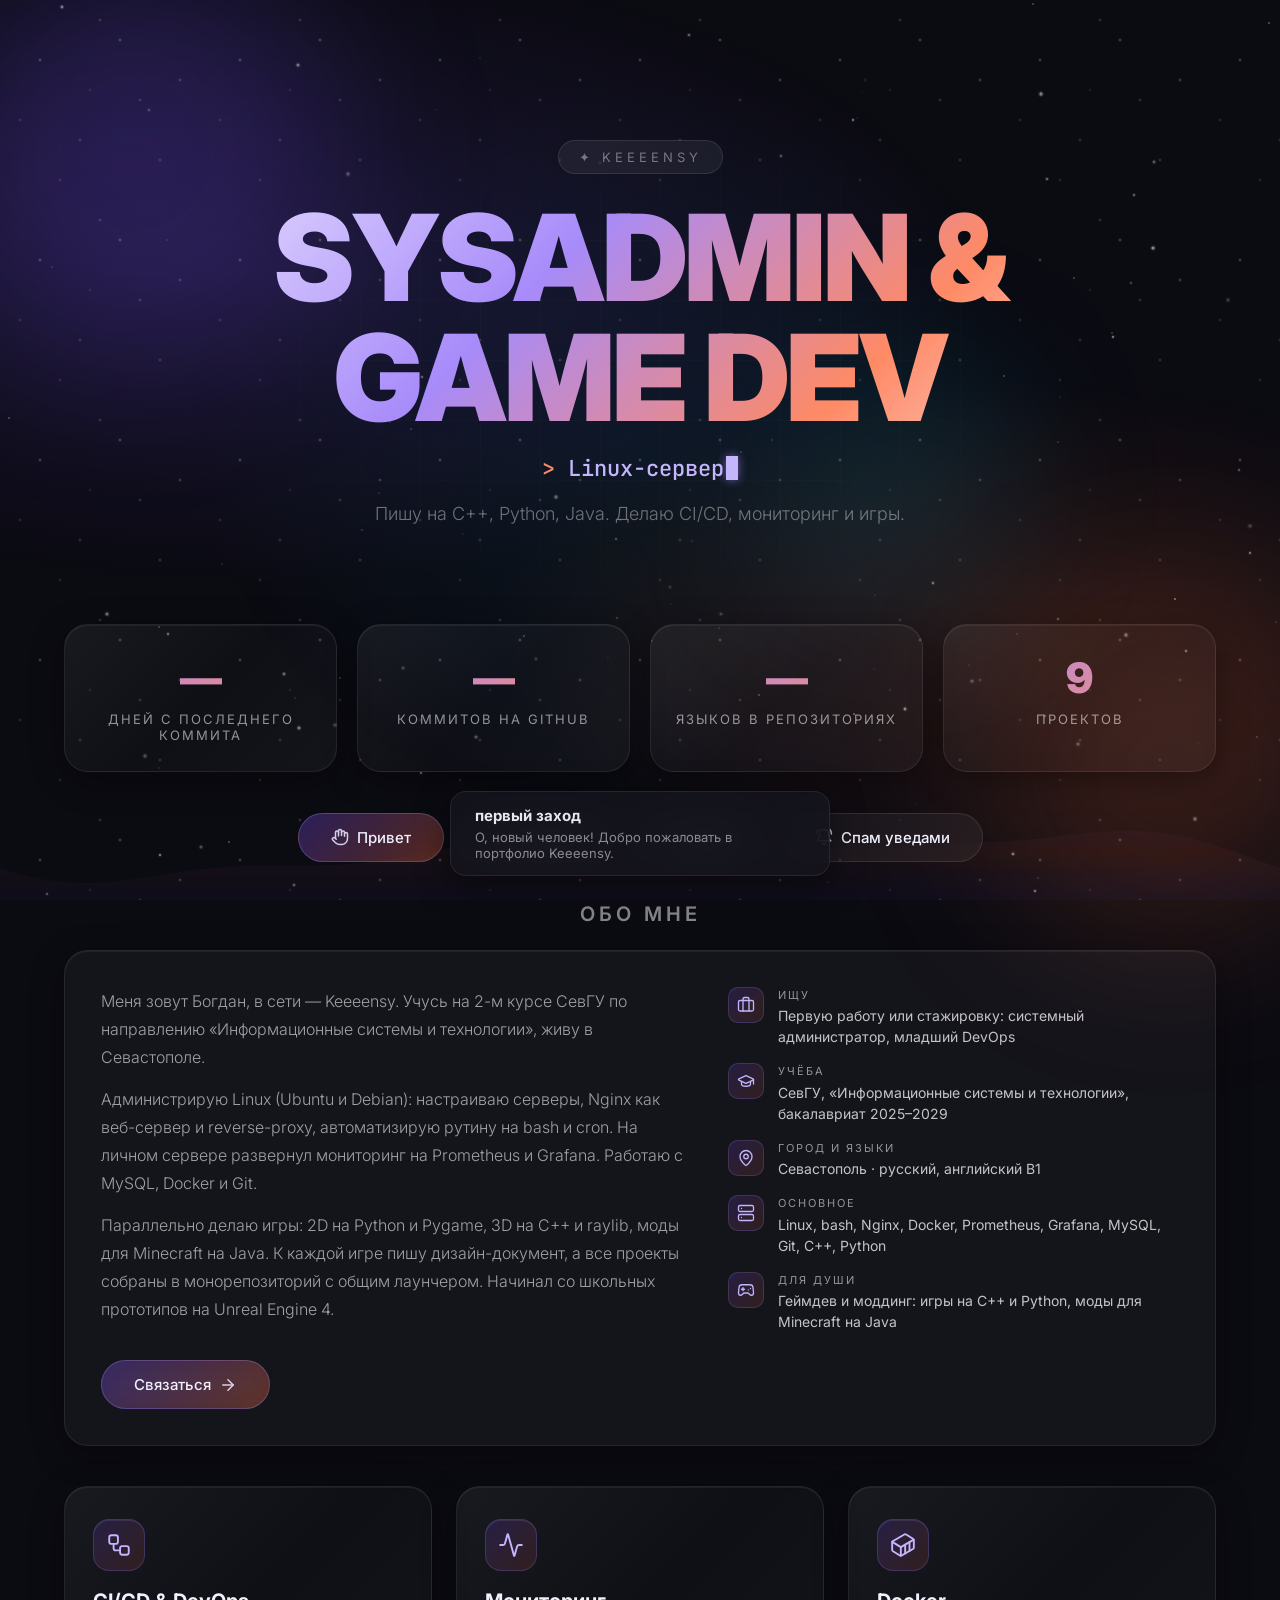
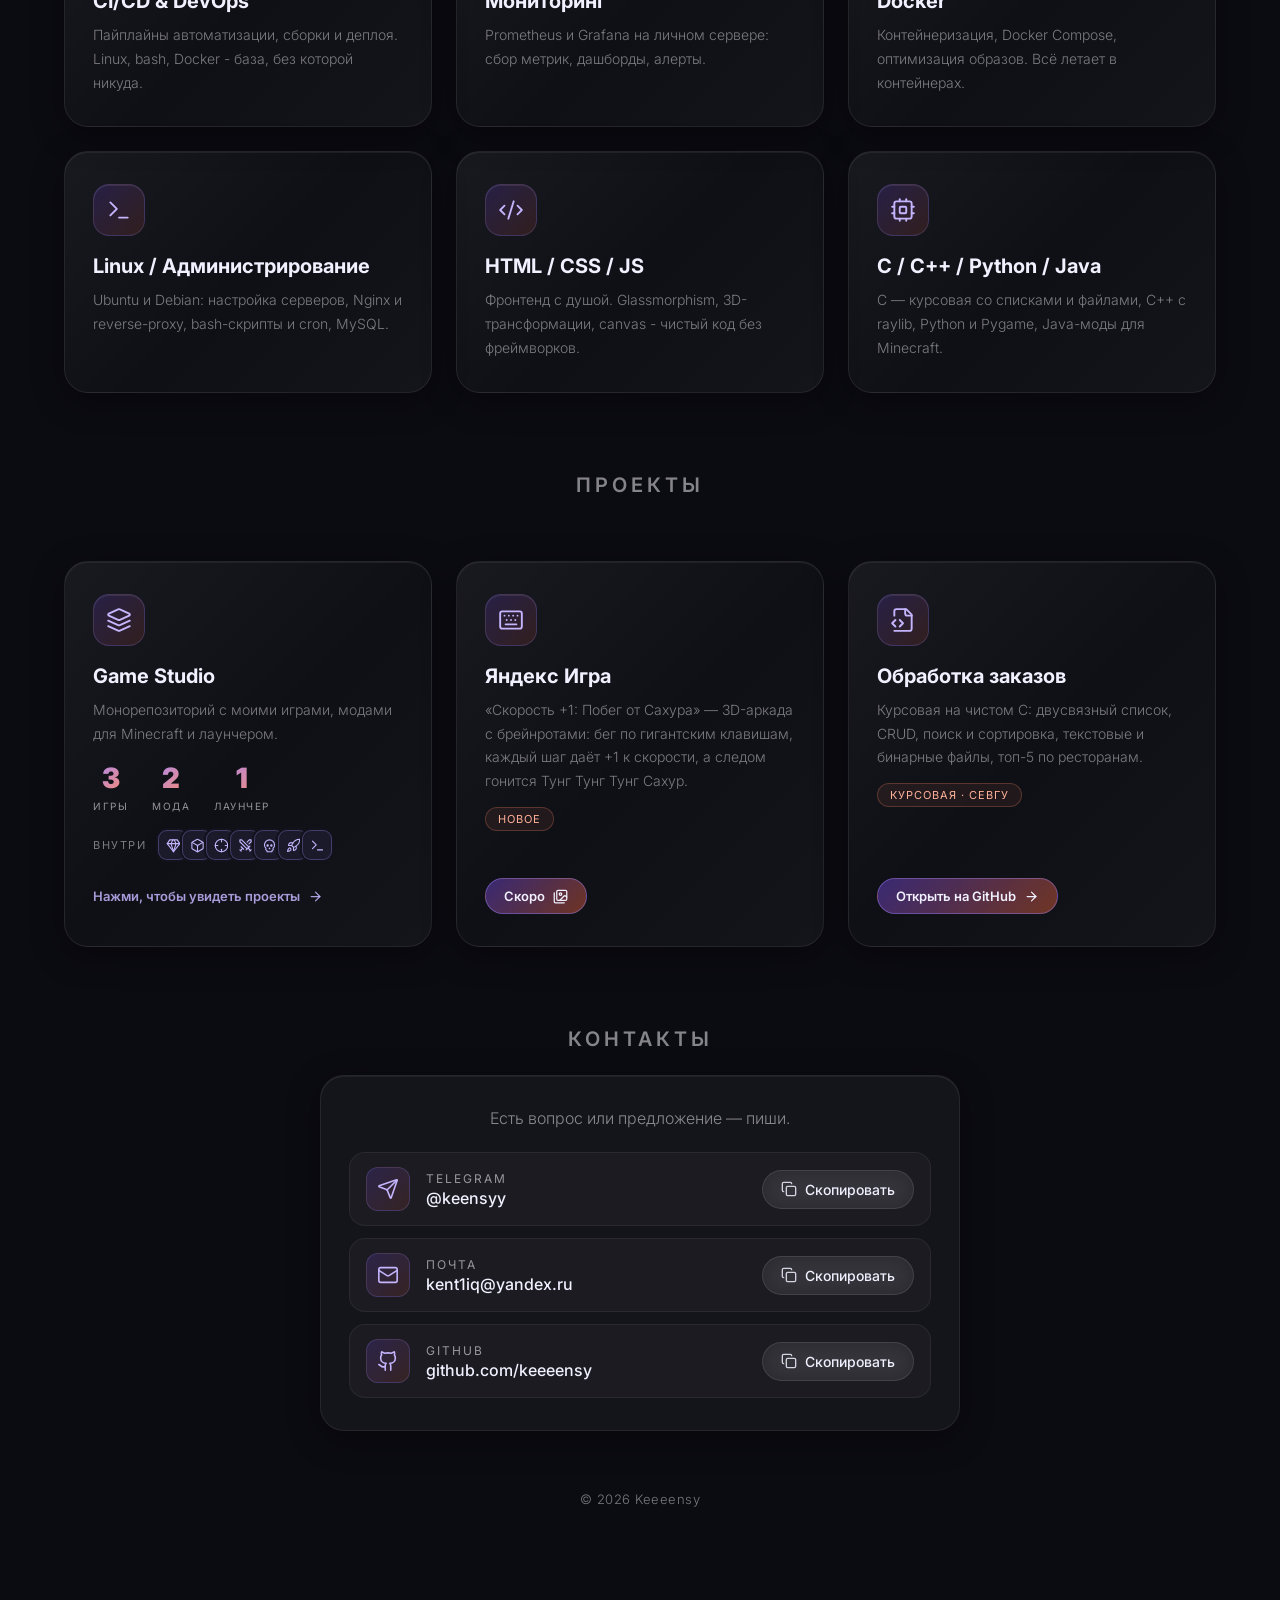
==== commit f8a29914: "Deploy 2026-10-18 22:26" ====
--- a/index.html
+++ b/index.html
@@ -1 +1 @@
-<!DOCTYPE html><html lang="ru"><head><meta charset="UTF-8"><meta name="viewport" content="width=device-width,initial-scale=1"><title>Keeeensy — Sysadmin &amp; Game Dev</title><meta name="description" content="Богдан (Keeeensy) — студент СевГУ, начинающий сисадмин и геймдев. Linux, Nginx, Docker, Prometheus + Grafana; игры на C++ и Python, моды для Minecraft."><meta name="theme-color" content="#0b0b12"><link rel="icon" href="favicon.svg" type="image/svg+xml"><link rel="canonical" href="https://keeeensy.github.io/"><meta property="og:type" content="website"><meta property="og:url" content="https://keeeensy.github.io/"><meta property="og:title" content="Keeeensy — Sysadmin &amp; Game Dev"><meta property="og:description" content="Богдан (Keeeensy) — студент СевГУ, начинающий сисадмин и геймдев. Linux, Nginx, Docker, Prometheus + Grafana; игры на C++ и Python, моды для Minecraft."><meta property="og:locale" content="ru_RU"><meta property="og:image" content="https://keeeensy.github.io/og-image.png"><meta property="og:image:width" content="1200"><meta property="og:image:height" content="630"><meta property="og:image:alt" content="Keeeensy — Sysadmin &amp; Game Dev"><meta name="twitter:card" content="summary_large_image"><link rel="preconnect" href="https://fonts.googleapis.com"><link rel="preconnect" href="https://fonts.gstatic.com" crossorigin><link rel="stylesheet" href="https://fonts.googleapis.com/css2?family=Inter:wght@300;400;600;700;900&family=JetBrains+Mono:wght@400;500&display=swap" media="print" onload='this.media="all"'><noscript><link rel="stylesheet" href="https://fonts.googleapis.com/css2?family=Inter:wght@300;400;600;700;900&family=JetBrains+Mono:wght@400;500&display=swap"></noscript><link rel="stylesheet" href="style.css"></head><body><div class="orb orb-1"></div><div class="orb orb-2"></div><div class="orb orb-3"></div><div class="grid-bg"></div><div class="bg"></div><canvas id="waveCanvas"></canvas><canvas id="starsCanvas"></canvas><canvas id="meteorCanvas"></canvas><div class="toast-container" id="toastContainer"></div><div class="easter-egg-window" id="eggWindow"><h2 id="eggTitle">СЕКРЕТКА</h2><p id="eggBody">Ты нашёл пасхалку.</p><button class="btn" onclick="closeEgg()">Закрыть</button></div><div class="container"><header class="reveal"><div class="badge"><span class="badge-star">✦</span> Keeeensy</div><h1>SYSADMIN &amp;<br>GAME DEV</h1><div class="typer"><span class="sr-only">Стек: Linux-серверы и bash, Nginx и reverse-proxy, Docker и Docker Compose, CI/CD пайплайны, Prometheus + Grafana, C++ · raylib · 3D, Python · Pygame, Java · моды на Fabric.</span><span class="typer-prompt" aria-hidden="true">&gt;</span> <span id="typerText" aria-hidden="true"></span><span class="typer-cursor" aria-hidden="true"></span></div><p>Пишу на C++, Python, Java. Делаю CI/CD, мониторинг и игры.</p></header><div class="stats reveal"><div class="glass stat-card" data-tilt><div class="number" id="ghLastCommit">0</div><div class="label" id="ghLastCommitLabel">дней с последнего коммита</div></div><div class="glass stat-card" data-tilt><div class="number" id="ghCommits">0</div><div class="label">коммитов на GitHub</div></div><div class="glass stat-card" data-tilt><div class="number" id="ghLangs">0</div><div class="label">языков в репозиториях</div></div><div class="glass stat-card" data-tilt><div class="number" id="projectCount" data-count="9">0</div><div class="label">проектов</div></div></div><div class="actions reveal"><button class="btn btn-primary" onclick="randomToast()"><svg aria-hidden="true" xmlns="http://www.w3.org/2000/svg" viewBox="0 0 24 24" fill="none" stroke="currentColor" stroke-width="2" stroke-linecap="round" stroke-linejoin="round"><path d="M18 11V6a2 2 0 0 0-2-2a2 2 0 0 0-2 2"/><path d="M14 10V4a2 2 0 0 0-2-2a2 2 0 0 0-2 2v2"/><path d="M10 10.5V6a2 2 0 0 0-2-2a2 2 0 0 0-2 2v8"/><path d="M18 8a2 2 0 1 1 4 0v6a8 8 0 0 1-8 8h-2c-2.8 0-4.5-.86-5.99-2.34l-3.6-3.6a2 2 0 0 1 2.83-2.82L7 15"/></svg> Привет</button> <button class="btn" onclick="showEggHint()"><svg aria-hidden="true" xmlns="http://www.w3.org/2000/svg" viewBox="0 0 24 24" fill="none" stroke="currentColor" stroke-width="2" stroke-linecap="round" stroke-linejoin="round"><path d="M9.937 15.5A2 2 0 0 0 8.5 14.063l-6.135-1.582a.5.5 0 0 1 0-.962L8.5 9.936A2 2 0 0 0 9.937 8.5l1.582-6.135a.5.5 0 0 1 .963 0L14.063 8.5A2 2 0 0 0 15.5 9.937l6.135 1.581a.5.5 0 0 1 0 .964L15.5 14.063a2 2 0 0 0-1.437 1.437l-1.582 6.135a.5.5 0 0 1-.963 0z"/><path d="M20 3v4"/><path d="M22 5h-4"/><path d="M4 17v2"/><path d="M5 18H3"/></svg> Пасхалка</button> <a class="btn" href="https://github.com/keeeensy" target="_blank" rel="noopener"><svg aria-hidden="true" xmlns="http://www.w3.org/2000/svg" viewBox="0 0 24 24" fill="none" stroke="currentColor" stroke-width="2" stroke-linecap="round" stroke-linejoin="round"><path d="M15 22v-4a4.8 4.8 0 0 0-1-3.5c3 0 6-2 6-5.5.08-1.25-.27-2.48-1-3.5.28-1.15.28-2.35 0-3.5 0 0-1 0-3 1.5-2.64-.5-5.36-.5-8 0C6 2 5 2 5 2c-.3 1.15-.3 2.35 0 3.5A5.403 5.403 0 0 0 4 9c0 3.5 3 5.5 6 5.5-.39.49-.68 1.05-.85 1.65-.17.6-.22 1.23-.15 1.85v4"/><path d="M9 18c-4.51 2-5-2-7-2"/></svg> GitHub</a> <button class="btn" onclick="spamToasts()"><svg aria-hidden="true" xmlns="http://www.w3.org/2000/svg" viewBox="0 0 24 24" fill="none" stroke="currentColor" stroke-width="2" stroke-linecap="round" stroke-linejoin="round"><path d="M6 8a6 6 0 0 1 12 0c0 7 3 9 3 9H3s3-2 3-9"/><path d="M10.3 21a1.94 1.94 0 0 0 3.4 0"/><path d="M4 2C2.8 3.7 2 5.7 2 8"/><path d="M22 8c0-2.3-.8-4.3-2-6"/></svg> Спам уведами</button></div><section class="reveal section" id="about"><h2 class="section-title">обо мне</h2><div class="glass about-card"><div class="about-text"><p>Меня зовут Богдан, в сети — Keeeensy. Учусь на 2-м курсе СевГУ по направлению «Информационные системы и технологии», живу в Севастополе.</p><p>Администрирую Linux (Ubuntu и Debian): настраиваю серверы, Nginx как веб-сервер и reverse-proxy, автоматизирую рутину на bash и cron. На личном сервере развернул мониторинг на Prometheus и Grafana. Работаю с MySQL, Docker и Git.</p><p>Параллельно делаю игры: 2D на Python и Pygame, 3D на C++ и raylib, моды для Minecraft на Java. К каждой игре пишу дизайн-документ, а все проекты собраны в монорепозиторий с общим лаунчером. Начинал со школьных прототипов на Unreal Engine 4.</p></div><ul class="about-facts"><li><span class="about-fact-icon"><svg aria-hidden="true" xmlns="http://www.w3.org/2000/svg" viewBox="0 0 24 24" fill="none" stroke="currentColor" stroke-width="2" stroke-linecap="round" stroke-linejoin="round"><path d="M16 20V4a2 2 0 0 0-2-2h-4a2 2 0 0 0-2 2v16"/><rect width="20" height="14" x="2" y="6" rx="2"/></svg></span><div><div class="about-fact-label">Ищу</div>Первую работу или стажировку: системный администратор, младший DevOps</div></li><li><span class="about-fact-icon"><svg aria-hidden="true" xmlns="http://www.w3.org/2000/svg" viewBox="0 0 24 24" fill="none" stroke="currentColor" stroke-width="2" stroke-linecap="round" stroke-linejoin="round"><path d="M21.42 10.922a1 1 0 0 0-.019-1.838L12.83 5.18a2 2 0 0 0-1.66 0L2.6 9.08a1 1 0 0 0 0 1.832l8.57 3.908a2 2 0 0 0 1.66 0z"/><path d="M22 10v6"/><path d="M6 12.5V16a6 3 0 0 0 12 0v-3.5"/></svg></span><div><div class="about-fact-label">Учёба</div>СевГУ, «Информационные системы и технологии», бакалавриат 2025–2029</div></li><li><span class="about-fact-icon"><svg aria-hidden="true" xmlns="http://www.w3.org/2000/svg" viewBox="0 0 24 24" fill="none" stroke="currentColor" stroke-width="2" stroke-linecap="round" stroke-linejoin="round"><path d="M20 10c0 4.993-5.539 10.193-7.399 11.799a1 1 0 0 1-1.202 0C9.539 20.193 4 14.993 4 10a8 8 0 0 1 16 0"/><circle cx="12" cy="10" r="3"/></svg></span><div><div class="about-fact-label">Город и языки</div>Севастополь · русский, английский B1</div></li><li><span class="about-fact-icon"><svg aria-hidden="true" xmlns="http://www.w3.org/2000/svg" viewBox="0 0 24 24" fill="none" stroke="currentColor" stroke-width="2" stroke-linecap="round" stroke-linejoin="round"><rect width="20" height="8" x="2" y="2" rx="2" ry="2"/><rect width="20" height="8" x="2" y="14" rx="2" ry="2"/><line x1="6" x2="6.01" y1="6" y2="6"/><line x1="6" x2="6.01" y1="18" y2="18"/></svg></span><div><div class="about-fact-label">Основное</div>Linux, bash, Nginx, Docker, Prometheus, Grafana, MySQL, Git, C++, Python</div></li><li><span class="about-fact-icon"><svg aria-hidden="true" xmlns="http://www.w3.org/2000/svg" viewBox="0 0 24 24" fill="none" stroke="currentColor" stroke-width="2" stroke-linecap="round" stroke-linejoin="round"><line x1="6" x2="10" y1="11" y2="11"/><line x1="8" x2="8" y1="9" y2="13"/><line x1="15" x2="15.01" y1="12" y2="12"/><line x1="18" x2="18.01" y1="10" y2="10"/><path d="M17.32 5H6.68a4 4 0 0 0-3.978 3.59c-.006.052-.01.101-.017.152C2.604 9.416 2 14.456 2 16a3 3 0 0 0 3 3c1 0 1.5-.5 2-1l1.414-1.414A2 2 0 0 1 9.828 16h4.344a2 2 0 0 1 1.414.586L17 18c.5.5 1 1 2 1a3 3 0 0 0 3-3c0-1.545-.604-6.584-.685-7.258-.007-.05-.011-.1-.017-.151A4 4 0 0 0 17.32 5z"/></svg></span><div><div class="about-fact-label">Для души</div>Геймдев и моддинг: игры на C++ и Python, моды для Minecraft на Java</div></li></ul><a class="btn btn-primary about-cta" href="#contacts">Связаться <svg aria-hidden="true" xmlns="http://www.w3.org/2000/svg" viewBox="0 0 24 24" fill="none" stroke="currentColor" stroke-width="2" stroke-linecap="round" stroke-linejoin="round"><path d="M5 12h14"/><path d="m12 5 7 7-7 7"/></svg></a></div></section><div class="cards-grid reveal"><div class="glass card" data-tilt><div class="card-glow"></div><span class="icon"><svg aria-hidden="true" xmlns="http://www.w3.org/2000/svg" viewBox="0 0 24 24" fill="none" stroke="currentColor" stroke-width="2" stroke-linecap="round" stroke-linejoin="round"><rect width="8" height="8" x="3" y="3" rx="2"/><path d="M7 11v4a2 2 0 0 0 2 2h4"/><rect width="8" height="8" x="13" y="13" rx="2"/></svg></span><h3>CI/CD & DevOps</h3><p>Пайплайны автоматизации, сборки и деплоя. Linux, bash, Docker - база, без которой никуда.</p></div><div class="glass card" data-tilt><div class="card-glow"></div><span class="icon"><svg aria-hidden="true" xmlns="http://www.w3.org/2000/svg" viewBox="0 0 24 24" fill="none" stroke="currentColor" stroke-width="2" stroke-linecap="round" stroke-linejoin="round"><path d="M22 12h-2.48a2 2 0 0 0-1.93 1.46l-2.35 8.36a.25.25 0 0 1-.48 0L9.24 2.18a.25.25 0 0 0-.48 0l-2.35 8.36A2 2 0 0 1 4.49 12H2"/></svg></span><h3>Мониторинг</h3><p>Prometheus и Grafana на личном сервере: сбор метрик, дашборды, алерты.</p></div><div class="glass card" data-tilt><div class="card-glow"></div><span class="icon"><svg aria-hidden="true" xmlns="http://www.w3.org/2000/svg" viewBox="0 0 24 24" fill="none" stroke="currentColor" stroke-width="2" stroke-linecap="round" stroke-linejoin="round"><path d="M22 7.7c0-.6-.4-1.2-.8-1.5l-6.3-3.9a1.72 1.72 0 0 0-1.7 0l-10.3 6c-.5.2-.9.8-.9 1.4v6.6c0 .5.4 1.2.8 1.5l6.3 3.9a1.72 1.72 0 0 0 1.7 0l10.3-6c.5-.3.9-1 .9-1.5Z"/><path d="M10 21.9V14L2.1 9.1"/><path d="m10 14 11.9-6.9"/><path d="M14 19.8v-8.1"/><path d="M18 17.5V9.4"/></svg></span><h3>Docker</h3><p>Контейнеризация, Docker Compose, оптимизация образов. Всё летает в контейнерах.</p></div><div class="glass card" data-tilt><div class="card-glow"></div><span class="icon"><svg aria-hidden="true" xmlns="http://www.w3.org/2000/svg" viewBox="0 0 24 24" fill="none" stroke="currentColor" stroke-width="2" stroke-linecap="round" stroke-linejoin="round"><polyline points="4 17 10 11 4 5"/><line x1="12" x2="20" y1="19" y2="19"/></svg></span><h3>Linux / Администрирование</h3><p>Ubuntu и Debian: настройка серверов, Nginx и reverse-proxy, bash-скрипты и cron, MySQL.</p></div><div class="glass card" data-tilt><div class="card-glow"></div><span class="icon"><svg aria-hidden="true" xmlns="http://www.w3.org/2000/svg" viewBox="0 0 24 24" fill="none" stroke="currentColor" stroke-width="2" stroke-linecap="round" stroke-linejoin="round"><path d="m18 16 4-4-4-4"/><path d="m6 8-4 4 4 4"/><path d="m14.5 4-5 16"/></svg></span><h3>HTML / CSS / JS</h3><p>Фронтенд с душой. Glassmorphism, 3D-трансформации, canvas - чистый код без фреймворков.</p></div><div class="glass card" data-tilt><div class="card-glow"></div><span class="icon"><svg aria-hidden="true" xmlns="http://www.w3.org/2000/svg" viewBox="0 0 24 24" fill="none" stroke="currentColor" stroke-width="2" stroke-linecap="round" stroke-linejoin="round"><rect width="16" height="16" x="4" y="4" rx="2"/><rect width="6" height="6" x="9" y="9" rx="1"/><path d="M15 2v2"/><path d="M15 20v2"/><path d="M2 15h2"/><path d="M2 9h2"/><path d="M20 15h2"/><path d="M20 9h2"/><path d="M9 2v2"/><path d="M9 20v2"/></svg></span><h3>C / C++ / Python / Java</h3><p>C — курсовая со списками и файлами, C++ с raylib, Python и Pygame, Java-моды для Minecraft.</p></div></div><div class="reveal section"><h2 class="section-title">проекты</h2><div class="cards-grid"><div class="glass card card-studio" data-tilt id="studioCard" role="button" tabindex="0" aria-haspopup="dialog" aria-controls="orbit" aria-label="Keeeensy Game Studio — показать 7 проектов"><div class="card-glow"></div><span class="icon"><svg aria-hidden="true" xmlns="http://www.w3.org/2000/svg" viewBox="0 0 24 24" fill="none" stroke="currentColor" stroke-width="2" stroke-linecap="round" stroke-linejoin="round"><path d="m12.83 2.18a2 2 0 0 0-1.66 0L2.6 6.08a1 1 0 0 0 0 1.83l8.58 3.91a2 2 0 0 0 1.66 0l8.58-3.9a1 1 0 0 0 0-1.83Z"/><path d="m22 17.65-9.17 4.16a2 2 0 0 1-1.66 0L2 17.65"/><path d="m22 12.65-9.17 4.16a2 2 0 0 1-1.66 0L2 12.65"/></svg></span><h3>Game Studio</h3><p>Монорепозиторий с моими играми, модами для Minecraft и лаунчером.</p><div class="studio-stats"><div><b>3</b><span>игры</span></div><div><b>2</b><span>мода</span></div><div><b>1</b><span>лаунчер</span></div></div><div class="featured-inside"><span>Внутри</span><div class="inside-icons"><span><svg aria-hidden="true" xmlns="http://www.w3.org/2000/svg" viewBox="0 0 24 24" fill="none" stroke="currentColor" stroke-width="2" stroke-linecap="round" stroke-linejoin="round"><path d="M6 3h12l4 6-10 13L2 9Z"/><path d="M11 3 8 9l4 13 4-13-3-6"/><path d="M2 9h20"/></svg></span><span><svg aria-hidden="true" xmlns="http://www.w3.org/2000/svg" viewBox="0 0 24 24" fill="none" stroke="currentColor" stroke-width="2" stroke-linecap="round" stroke-linejoin="round"><path d="M21 8a2 2 0 0 0-1-1.73l-7-4a2 2 0 0 0-2 0l-7 4A2 2 0 0 0 3 8v8a2 2 0 0 0 1 1.73l7 4a2 2 0 0 0 2 0l7-4A2 2 0 0 0 21 16Z"/><path d="m3.3 7 8.7 5 8.7-5"/><path d="M12 22V12"/></svg></span><span><svg aria-hidden="true" xmlns="http://www.w3.org/2000/svg" viewBox="0 0 24 24" fill="none" stroke="currentColor" stroke-width="2" stroke-linecap="round" stroke-linejoin="round"><circle cx="12" cy="12" r="10"/><line x1="22" x2="18" y1="12" y2="12"/><line x1="6" x2="2" y1="12" y2="12"/><line x1="12" x2="12" y1="6" y2="2"/><line x1="12" x2="12" y1="22" y2="18"/></svg></span><span><svg aria-hidden="true" xmlns="http://www.w3.org/2000/svg" viewBox="0 0 24 24" fill="none" stroke="currentColor" stroke-width="2" stroke-linecap="round" stroke-linejoin="round"><polyline points="14.5 17.5 3 6 3 3 6 3 17.5 14.5"/><line x1="13" x2="19" y1="19" y2="13"/><line x1="16" x2="20" y1="16" y2="20"/><line x1="19" x2="21" y1="21" y2="19"/><polyline points="14.5 6.5 18 3 21 3 21 6 17.5 9.5"/><line x1="5" x2="9" y1="14" y2="18"/><line x1="7" x2="4" y1="17" y2="20"/><line x1="3" x2="5" y1="19" y2="21"/></svg></span><span><svg aria-hidden="true" xmlns="http://www.w3.org/2000/svg" viewBox="0 0 24 24" fill="none" stroke="currentColor" stroke-width="2" stroke-linecap="round" stroke-linejoin="round"><path d="m12.5 17-.5-1-.5 1h1z"/><path d="M15 22a1 1 0 0 0 1-1v-1a2 2 0 0 0 1.56-3.25 8 8 0 1 0-11.12 0A2 2 0 0 0 8 20v1a1 1 0 0 0 1 1z"/><circle cx="15" cy="12" r="1"/><circle cx="9" cy="12" r="1"/></svg></span><span><svg aria-hidden="true" xmlns="http://www.w3.org/2000/svg" viewBox="0 0 24 24" fill="none" stroke="currentColor" stroke-width="2" stroke-linecap="round" stroke-linejoin="round"><path d="M4.5 16.5c-1.5 1.26-2 5-2 5s3.74-.5 5-2c.71-.84.7-2.13-.09-2.91a2.18 2.18 0 0 0-2.91-.09z"/><path d="m12 15-3-3a22 22 0 0 1 2-3.95A12.88 12.88 0 0 1 22 2c0 2.72-.78 7.5-6 11a22.35 22.35 0 0 1-4 2z"/><path d="M9 12H4s.55-3.03 2-4c1.62-1.08 5 0 5 0"/><path d="M12 15v5s3.03-.55 4-2c1.08-1.62 0-5 0-5"/></svg></span><span><svg aria-hidden="true" xmlns="http://www.w3.org/2000/svg" viewBox="0 0 24 24" fill="none" stroke="currentColor" stroke-width="2" stroke-linecap="round" stroke-linejoin="round"><polyline points="4 17 10 11 4 5"/><line x1="12" x2="20" y1="19" y2="19"/></svg></span></div></div><div class="studio-action"><span class="studio-hint">Нажми, чтобы увидеть проекты <svg aria-hidden="true" xmlns="http://www.w3.org/2000/svg" viewBox="0 0 24 24" fill="none" stroke="currentColor" stroke-width="2" stroke-linecap="round" stroke-linejoin="round"><path d="M5 12h14"/><path d="m12 5 7 7-7 7"/></svg></span><a class="studio-github" href="https://github.com/keeeensy/keeeensy-game-studio" target="_blank" rel="noopener" tabindex="-1">Открыть на GitHub <svg aria-hidden="true" xmlns="http://www.w3.org/2000/svg" viewBox="0 0 24 24" fill="none" stroke="currentColor" stroke-width="2" stroke-linecap="round" stroke-linejoin="round"><path d="M5 12h14"/><path d="m12 5 7 7-7 7"/></svg></a></div></div><div class="glass card" data-tilt><div class="card-glow"></div><span class="icon"><svg aria-hidden="true" xmlns="http://www.w3.org/2000/svg" viewBox="0 0 24 24" fill="none" stroke="currentColor" stroke-width="2" stroke-linecap="round" stroke-linejoin="round"><path d="M10 8h.01"/><path d="M12 12h.01"/><path d="M14 8h.01"/><path d="M16 12h.01"/><path d="M18 8h.01"/><path d="M6 8h.01"/><path d="M7 16h10"/><path d="M8 12h.01"/><rect width="20" height="16" x="2" y="4" rx="2"/></svg></span><h3>Скорость +1</h3><p>3D-аркада для Яндекс Игр: бег по гигантским клавишам, каждый шаг даёт +1 к скорости, а следом гонится Тунг Тунг Тунг Сахур.</p><span class="card-tag">новое · Яндекс Игры</span></div><a class="glass card" data-tilt href="https://github.com/keeeensy/delivery-orders-c" target="_blank" rel="noopener"><div class="card-glow"></div><span class="icon"><svg aria-hidden="true" xmlns="http://www.w3.org/2000/svg" viewBox="0 0 24 24" fill="none" stroke="currentColor" stroke-width="2" stroke-linecap="round" stroke-linejoin="round"><path d="M4 22h14a2 2 0 0 0 2-2V7l-5-5H6a2 2 0 0 0-2 2v4"/><path d="M14 2v4a2 2 0 0 0 2 2h4"/><path d="m5 12-3 3 3 3"/><path d="m9 18 3-3-3-3"/></svg></span><h3>Обработка заказов</h3><p>Курсовая на чистом C: двусвязный список, CRUD, поиск и сортировка, текстовые и бинарные файлы, топ-5 по ресторанам.</p><span class="card-tag">курсовая · СевГУ</span></a></div></div><section class="reveal section" id="contacts"><h2 class="section-title">контакты</h2><div class="glass contact-card"><p class="contact-lead">Есть вопрос или предложение — пиши.</p><ul class="contact-list"><li class="contact-item"><span class="contact-icon"><svg aria-hidden="true" xmlns="http://www.w3.org/2000/svg" viewBox="0 0 24 24" fill="none" stroke="currentColor" stroke-width="2" stroke-linecap="round" stroke-linejoin="round"><path d="M14.536 21.686a.5.5 0 0 0 .937-.024l6.5-19a.496.496 0 0 0-.635-.635l-19 6.5a.5.5 0 0 0-.024.937l7.93 3.18a2 2 0 0 1 1.112 1.11z"/><path d="m21.854 2.147-10.94 10.939"/></svg></span><div class="contact-info"><div class="contact-label">Telegram</div><a href="https://t.me/keensyy" target="_blank" rel="noopener">@keensyy</a></div><button class="btn btn-small" data-copy="https://t.me/keensyy" aria-label="Скопировать ссылку на Telegram"><svg aria-hidden="true" xmlns="http://www.w3.org/2000/svg" viewBox="0 0 24 24" fill="none" stroke="currentColor" stroke-width="2" stroke-linecap="round" stroke-linejoin="round"><rect width="14" height="14" x="8" y="8" rx="2" ry="2"/><path d="M4 16c-1.1 0-2-.9-2-2V4c0-1.1.9-2 2-2h10c1.1 0 2 .9 2 2"/></svg> Скопировать</button></li><li class="contact-item"><span class="contact-icon"><svg aria-hidden="true" xmlns="http://www.w3.org/2000/svg" viewBox="0 0 24 24" fill="none" stroke="currentColor" stroke-width="2" stroke-linecap="round" stroke-linejoin="round"><rect width="20" height="16" x="2" y="4" rx="2"/><path d="m22 7-8.97 5.7a1.94 1.94 0 0 1-2.06 0L2 7"/></svg></span><div class="contact-info"><div class="contact-label">Почта</div><a href="mailto:kent1iq@yandex.ru">kent1iq@yandex.ru</a></div><button class="btn btn-small" data-copy="kent1iq@yandex.ru" aria-label="Скопировать email"><svg aria-hidden="true" xmlns="http://www.w3.org/2000/svg" viewBox="0 0 24 24" fill="none" stroke="currentColor" stroke-width="2" stroke-linecap="round" stroke-linejoin="round"><rect width="14" height="14" x="8" y="8" rx="2" ry="2"/><path d="M4 16c-1.1 0-2-.9-2-2V4c0-1.1.9-2 2-2h10c1.1 0 2 .9 2 2"/></svg> Скопировать</button></li><li class="contact-item"><span class="contact-icon"><svg aria-hidden="true" xmlns="http://www.w3.org/2000/svg" viewBox="0 0 24 24" fill="none" stroke="currentColor" stroke-width="2" stroke-linecap="round" stroke-linejoin="round"><path d="M15 22v-4a4.8 4.8 0 0 0-1-3.5c3 0 6-2 6-5.5.08-1.25-.27-2.48-1-3.5.28-1.15.28-2.35 0-3.5 0 0-1 0-3 1.5-2.64-.5-5.36-.5-8 0C6 2 5 2 5 2c-.3 1.15-.3 2.35 0 3.5A5.403 5.403 0 0 0 4 9c0 3.5 3 5.5 6 5.5-.39.49-.68 1.05-.85 1.65-.17.6-.22 1.23-.15 1.85v4"/><path d="M9 18c-4.51 2-5-2-7-2"/></svg></span><div class="contact-info"><div class="contact-label">GitHub</div><a href="https://github.com/keeeensy" target="_blank" rel="noopener">github.com/keeeensy</a></div><button class="btn btn-small" data-copy="https://github.com/keeeensy" aria-label="Скопировать ссылку на GitHub"><svg aria-hidden="true" xmlns="http://www.w3.org/2000/svg" viewBox="0 0 24 24" fill="none" stroke="currentColor" stroke-width="2" stroke-linecap="round" stroke-linejoin="round"><rect width="14" height="14" x="8" y="8" rx="2" ry="2"/><path d="M4 16c-1.1 0-2-.9-2-2V4c0-1.1.9-2 2-2h10c1.1 0 2 .9 2 2"/></svg> Скопировать</button></li></ul></div></section><footer class="reveal">© 2026 Keeeensy</footer><div class="orbit" id="orbit" role="dialog" aria-modal="true" aria-label="Проекты Keeeensy Game Studio" hidden><div class="orbit-backdrop" data-orbit-close></div><button class="orbit-close" type="button" aria-label="Закрыть" data-orbit-close><svg aria-hidden="true" xmlns="http://www.w3.org/2000/svg" viewBox="0 0 24 24" fill="none" stroke="currentColor" stroke-width="2" stroke-linecap="round" stroke-linejoin="round"><path d="M18 6 6 18"/><path d="m6 6 12 12"/></svg></button><div class="orbit-stage"><div class="orbit-center-wrap"></div><div class="orbit-ring"><a class="orbit-item" href="https://github.com/keeeensy/keeeensy-game-studio/tree/master/gem_hunter" target="_blank" rel="noopener"><span class="orbit-icon"><svg aria-hidden="true" xmlns="http://www.w3.org/2000/svg" viewBox="0 0 24 24" fill="none" stroke="currentColor" stroke-width="2" stroke-linecap="round" stroke-linejoin="round"><path d="M6 3h12l4 6-10 13L2 9Z"/><path d="M11 3 8 9l4 13 4-13-3-6"/><path d="M2 9h20"/></svg></span><span class="orbit-text"><b>Gem Hunter 2D</b><small>Процедурный dungeon crawler</small></span> </a><a class="orbit-item" href="https://github.com/keeeensy/keeeensy-game-studio/tree/master/3d_maze" target="_blank" rel="noopener"><span class="orbit-icon"><svg aria-hidden="true" xmlns="http://www.w3.org/2000/svg" viewBox="0 0 24 24" fill="none" stroke="currentColor" stroke-width="2" stroke-linecap="round" stroke-linejoin="round"><path d="M21 8a2 2 0 0 0-1-1.73l-7-4a2 2 0 0 0-2 0l-7 4A2 2 0 0 0 3 8v8a2 2 0 0 0 1 1.73l7 4a2 2 0 0 0 2 0l7-4A2 2 0 0 0 21 16Z"/><path d="m3.3 7 8.7 5 8.7-5"/><path d="M12 22V12"/></svg></span><span class="orbit-text"><b>Gem Hunter 3D</b><small>3D-лабиринт от первого лица</small></span> </a><a class="orbit-item" href="https://github.com/keeeensy/keeeensy-game-studio/tree/master/zombie_survival" target="_blank" rel="noopener"><span class="orbit-icon"><svg aria-hidden="true" xmlns="http://www.w3.org/2000/svg" viewBox="0 0 24 24" fill="none" stroke="currentColor" stroke-width="2" stroke-linecap="round" stroke-linejoin="round"><circle cx="12" cy="12" r="10"/><line x1="22" x2="18" y1="12" y2="12"/><line x1="6" x2="2" y1="12" y2="12"/><line x1="12" x2="12" y1="6" y2="2"/><line x1="12" x2="12" y1="22" y2="18"/></svg></span><span class="orbit-text"><b>Zombie Survival</b><small>Волновой survival-шутер</small></span> </a><a class="orbit-item" href="https://github.com/keeeensy/keeeensy-game-studio/tree/master/rpg_levels_mod" target="_blank" rel="noopener"><span class="orbit-icon"><svg aria-hidden="true" xmlns="http://www.w3.org/2000/svg" viewBox="0 0 24 24" fill="none" stroke="currentColor" stroke-width="2" stroke-linecap="round" stroke-linejoin="round"><polyline points="14.5 17.5 3 6 3 3 6 3 17.5 14.5"/><line x1="13" x2="19" y1="19" y2="13"/><line x1="16" x2="20" y1="16" y2="20"/><line x1="19" x2="21" y1="21" y2="19"/><polyline points="14.5 6.5 18 3 21 3 21 6 17.5 9.5"/><line x1="5" x2="9" y1="14" y2="18"/><line x1="7" x2="4" y1="17" y2="20"/><line x1="3" x2="5" y1="19" y2="21"/></svg></span><span class="orbit-text"><b>RPG Levels</b><small>Мод: уровни монстров и XP</small></span> </a><a class="orbit-item" href="https://github.com/keeeensy/keeeensy-game-studio/tree/master/death_marker_mod" target="_blank" rel="noopener"><span class="orbit-icon"><svg aria-hidden="true" xmlns="http://www.w3.org/2000/svg" viewBox="0 0 24 24" fill="none" stroke="currentColor" stroke-width="2" stroke-linecap="round" stroke-linejoin="round"><path d="m12.5 17-.5-1-.5 1h1z"/><path d="M15 22a1 1 0 0 0 1-1v-1a2 2 0 0 0 1.56-3.25 8 8 0 1 0-11.12 0A2 2 0 0 0 8 20v1a1 1 0 0 0 1 1z"/><circle cx="15" cy="12" r="1"/><circle cx="9" cy="12" r="1"/></svg></span><span class="orbit-text"><b>Death Marker</b><small>Мод: факел на месте смерти</small></span> </a><a class="orbit-item" href="https://github.com/keeeensy/keeeensy-game-studio/blob/master/launcher.pyw" target="_blank" rel="noopener"><span class="orbit-icon"><svg aria-hidden="true" xmlns="http://www.w3.org/2000/svg" viewBox="0 0 24 24" fill="none" stroke="currentColor" stroke-width="2" stroke-linecap="round" stroke-linejoin="round"><path d="M4.5 16.5c-1.5 1.26-2 5-2 5s3.74-.5 5-2c.71-.84.7-2.13-.09-2.91a2.18 2.18 0 0 0-2.91-.09z"/><path d="m12 15-3-3a22 22 0 0 1 2-3.95A12.88 12.88 0 0 1 22 2c0 2.72-.78 7.5-6 11a22.35 22.35 0 0 1-4 2z"/><path d="M9 12H4s.55-3.03 2-4c1.62-1.08 5 0 5 0"/><path d="M12 15v5s3.03-.55 4-2c1.08-1.62 0-5 0-5"/></svg></span><span class="orbit-text"><b>Лаунчер</b><small>Запуск игр и профилей Minecraft</small></span> </a><a class="orbit-item" href="https://github.com/keeeensy/keeeensy-game-studio/tree/master/minecraft_profiles" target="_blank" rel="noopener"><span class="orbit-icon"><svg aria-hidden="true" xmlns="http://www.w3.org/2000/svg" viewBox="0 0 24 24" fill="none" stroke="currentColor" stroke-width="2" stroke-linecap="round" stroke-linejoin="round"><polyline points="4 17 10 11 4 5"/><line x1="12" x2="20" y1="19" y2="19"/></svg></span><span class="orbit-text"><b>Minecraft Profiles</b><small>Наборы модов одной командой</small></span></a></div></div><p class="orbit-hint">Наведи, чтобы остановить вращение · Esc — закрыть</p></div></div><script src="script.js"></script></body></html>+<!DOCTYPE html><html lang="ru"><head><meta charset="UTF-8"><meta name="viewport" content="width=device-width,initial-scale=1"><title>Keeeensy — Sysadmin &amp; Game Dev</title><meta name="description" content="Богдан (Keeeensy) — студент СевГУ, начинающий сисадмин и геймдев. Linux, Nginx, Docker, Prometheus + Grafana; игры на C++ и Python, моды для Minecraft."><meta name="theme-color" content="#0b0b12"><link rel="icon" href="favicon.svg" type="image/svg+xml"><link rel="canonical" href="https://keeeensy.github.io/"><meta property="og:type" content="website"><meta property="og:url" content="https://keeeensy.github.io/"><meta property="og:title" content="Keeeensy — Sysadmin &amp; Game Dev"><meta property="og:description" content="Богдан (Keeeensy) — студент СевГУ, начинающий сисадмин и геймдев. Linux, Nginx, Docker, Prometheus + Grafana; игры на C++ и Python, моды для Minecraft."><meta property="og:locale" content="ru_RU"><meta property="og:image" content="https://keeeensy.github.io/og-image.png"><meta property="og:image:width" content="1200"><meta property="og:image:height" content="630"><meta property="og:image:alt" content="Keeeensy — Sysadmin &amp; Game Dev"><meta name="twitter:card" content="summary_large_image"><link rel="preconnect" href="https://fonts.googleapis.com"><link rel="preconnect" href="https://fonts.gstatic.com" crossorigin><link rel="stylesheet" href="https://fonts.googleapis.com/css2?family=Inter:wght@300;400;600;700;900&family=JetBrains+Mono:wght@400;500&display=swap" media="print" onload='this.media="all"'><noscript><link rel="stylesheet" href="https://fonts.googleapis.com/css2?family=Inter:wght@300;400;600;700;900&family=JetBrains+Mono:wght@400;500&display=swap"></noscript><link rel="stylesheet" href="style.css"></head><body><div class="orb orb-1"></div><div class="orb orb-2"></div><div class="orb orb-3"></div><div class="grid-bg"></div><div class="bg"></div><canvas id="waveCanvas"></canvas><canvas id="starsCanvas"></canvas><canvas id="meteorCanvas"></canvas><div class="toast-container" id="toastContainer"></div><div class="easter-egg-window" id="eggWindow"><h2 id="eggTitle">СЕКРЕТКА</h2><p id="eggBody">Ты нашёл пасхалку.</p><button class="btn" onclick="closeEgg()">Закрыть</button></div><div class="container"><header class="reveal"><div class="badge"><span class="badge-star">✦</span> Keeeensy</div><h1>SYSADMIN &amp;<br>GAME DEV</h1><div class="typer"><span class="sr-only">Стек: Linux-серверы и bash, Nginx и reverse-proxy, Docker и Docker Compose, CI/CD пайплайны, Prometheus + Grafana, C++ · raylib · 3D, Python · Pygame, Java · моды на Fabric.</span><span class="typer-prompt" aria-hidden="true">&gt;</span> <span id="typerText" aria-hidden="true"></span><span class="typer-cursor" aria-hidden="true"></span></div><p>Пишу на C++, Python, Java. Делаю CI/CD, мониторинг и игры.</p></header><div class="stats reveal"><div class="glass stat-card" data-tilt><div class="number" id="ghLastCommit">0</div><div class="label" id="ghLastCommitLabel">дней с последнего коммита</div></div><div class="glass stat-card" data-tilt><div class="number" id="ghCommits">0</div><div class="label">коммитов на GitHub</div></div><div class="glass stat-card" data-tilt><div class="number" id="ghLangs">0</div><div class="label">языков в репозиториях</div></div><div class="glass stat-card" data-tilt><div class="number" id="projectCount" data-count="9">0</div><div class="label">проектов</div></div></div><div class="actions reveal"><button class="btn btn-primary" onclick="randomToast()"><svg aria-hidden="true" xmlns="http://www.w3.org/2000/svg" viewBox="0 0 24 24" fill="none" stroke="currentColor" stroke-width="2" stroke-linecap="round" stroke-linejoin="round"><path d="M18 11V6a2 2 0 0 0-2-2a2 2 0 0 0-2 2"/><path d="M14 10V4a2 2 0 0 0-2-2a2 2 0 0 0-2 2v2"/><path d="M10 10.5V6a2 2 0 0 0-2-2a2 2 0 0 0-2 2v8"/><path d="M18 8a2 2 0 1 1 4 0v6a8 8 0 0 1-8 8h-2c-2.8 0-4.5-.86-5.99-2.34l-3.6-3.6a2 2 0 0 1 2.83-2.82L7 15"/></svg> Привет</button> <button class="btn" onclick="showEggHint()"><svg aria-hidden="true" xmlns="http://www.w3.org/2000/svg" viewBox="0 0 24 24" fill="none" stroke="currentColor" stroke-width="2" stroke-linecap="round" stroke-linejoin="round"><path d="M9.937 15.5A2 2 0 0 0 8.5 14.063l-6.135-1.582a.5.5 0 0 1 0-.962L8.5 9.936A2 2 0 0 0 9.937 8.5l1.582-6.135a.5.5 0 0 1 .963 0L14.063 8.5A2 2 0 0 0 15.5 9.937l6.135 1.581a.5.5 0 0 1 0 .964L15.5 14.063a2 2 0 0 0-1.437 1.437l-1.582 6.135a.5.5 0 0 1-.963 0z"/><path d="M20 3v4"/><path d="M22 5h-4"/><path d="M4 17v2"/><path d="M5 18H3"/></svg> Пасхалка</button> <a class="btn" href="https://github.com/keeeensy" target="_blank" rel="noopener"><svg aria-hidden="true" xmlns="http://www.w3.org/2000/svg" viewBox="0 0 24 24" fill="none" stroke="currentColor" stroke-width="2" stroke-linecap="round" stroke-linejoin="round"><path d="M15 22v-4a4.8 4.8 0 0 0-1-3.5c3 0 6-2 6-5.5.08-1.25-.27-2.48-1-3.5.28-1.15.28-2.35 0-3.5 0 0-1 0-3 1.5-2.64-.5-5.36-.5-8 0C6 2 5 2 5 2c-.3 1.15-.3 2.35 0 3.5A5.403 5.403 0 0 0 4 9c0 3.5 3 5.5 6 5.5-.39.49-.68 1.05-.85 1.65-.17.6-.22 1.23-.15 1.85v4"/><path d="M9 18c-4.51 2-5-2-7-2"/></svg> GitHub</a> <button class="btn" onclick="spamToasts()"><svg aria-hidden="true" xmlns="http://www.w3.org/2000/svg" viewBox="0 0 24 24" fill="none" stroke="currentColor" stroke-width="2" stroke-linecap="round" stroke-linejoin="round"><path d="M6 8a6 6 0 0 1 12 0c0 7 3 9 3 9H3s3-2 3-9"/><path d="M10.3 21a1.94 1.94 0 0 0 3.4 0"/><path d="M4 2C2.8 3.7 2 5.7 2 8"/><path d="M22 8c0-2.3-.8-4.3-2-6"/></svg> Спам уведами</button></div><section class="reveal section" id="about"><h2 class="section-title">обо мне</h2><div class="glass about-card"><div class="about-text"><p>Меня зовут Богдан, в сети — Keeeensy. Учусь на 2-м курсе СевГУ по направлению «Информационные системы и технологии», живу в Севастополе.</p><p>Администрирую Linux (Ubuntu и Debian): настраиваю серверы, Nginx как веб-сервер и reverse-proxy, автоматизирую рутину на bash и cron. На личном сервере развернул мониторинг на Prometheus и Grafana. Работаю с MySQL, Docker и Git.</p><p>Параллельно делаю игры: 2D на Python и Pygame, 3D на C++ и raylib, моды для Minecraft на Java. К каждой игре пишу дизайн-документ, а все проекты собраны в монорепозиторий с общим лаунчером. Начинал со школьных прототипов на Unreal Engine 4.</p></div><ul class="about-facts"><li><span class="about-fact-icon"><svg aria-hidden="true" xmlns="http://www.w3.org/2000/svg" viewBox="0 0 24 24" fill="none" stroke="currentColor" stroke-width="2" stroke-linecap="round" stroke-linejoin="round"><path d="M16 20V4a2 2 0 0 0-2-2h-4a2 2 0 0 0-2 2v16"/><rect width="20" height="14" x="2" y="6" rx="2"/></svg></span><div><div class="about-fact-label">Ищу</div>Первую работу или стажировку: системный администратор, младший DevOps</div></li><li><span class="about-fact-icon"><svg aria-hidden="true" xmlns="http://www.w3.org/2000/svg" viewBox="0 0 24 24" fill="none" stroke="currentColor" stroke-width="2" stroke-linecap="round" stroke-linejoin="round"><path d="M21.42 10.922a1 1 0 0 0-.019-1.838L12.83 5.18a2 2 0 0 0-1.66 0L2.6 9.08a1 1 0 0 0 0 1.832l8.57 3.908a2 2 0 0 0 1.66 0z"/><path d="M22 10v6"/><path d="M6 12.5V16a6 3 0 0 0 12 0v-3.5"/></svg></span><div><div class="about-fact-label">Учёба</div>СевГУ, «Информационные системы и технологии», бакалавриат 2025–2029</div></li><li><span class="about-fact-icon"><svg aria-hidden="true" xmlns="http://www.w3.org/2000/svg" viewBox="0 0 24 24" fill="none" stroke="currentColor" stroke-width="2" stroke-linecap="round" stroke-linejoin="round"><path d="M20 10c0 4.993-5.539 10.193-7.399 11.799a1 1 0 0 1-1.202 0C9.539 20.193 4 14.993 4 10a8 8 0 0 1 16 0"/><circle cx="12" cy="10" r="3"/></svg></span><div><div class="about-fact-label">Город и языки</div>Севастополь · русский, английский B1</div></li><li><span class="about-fact-icon"><svg aria-hidden="true" xmlns="http://www.w3.org/2000/svg" viewBox="0 0 24 24" fill="none" stroke="currentColor" stroke-width="2" stroke-linecap="round" stroke-linejoin="round"><rect width="20" height="8" x="2" y="2" rx="2" ry="2"/><rect width="20" height="8" x="2" y="14" rx="2" ry="2"/><line x1="6" x2="6.01" y1="6" y2="6"/><line x1="6" x2="6.01" y1="18" y2="18"/></svg></span><div><div class="about-fact-label">Основное</div>Linux, bash, Nginx, Docker, Prometheus, Grafana, MySQL, Git, C++, Python</div></li><li><span class="about-fact-icon"><svg aria-hidden="true" xmlns="http://www.w3.org/2000/svg" viewBox="0 0 24 24" fill="none" stroke="currentColor" stroke-width="2" stroke-linecap="round" stroke-linejoin="round"><line x1="6" x2="10" y1="11" y2="11"/><line x1="8" x2="8" y1="9" y2="13"/><line x1="15" x2="15.01" y1="12" y2="12"/><line x1="18" x2="18.01" y1="10" y2="10"/><path d="M17.32 5H6.68a4 4 0 0 0-3.978 3.59c-.006.052-.01.101-.017.152C2.604 9.416 2 14.456 2 16a3 3 0 0 0 3 3c1 0 1.5-.5 2-1l1.414-1.414A2 2 0 0 1 9.828 16h4.344a2 2 0 0 1 1.414.586L17 18c.5.5 1 1 2 1a3 3 0 0 0 3-3c0-1.545-.604-6.584-.685-7.258-.007-.05-.011-.1-.017-.151A4 4 0 0 0 17.32 5z"/></svg></span><div><div class="about-fact-label">Для души</div>Геймдев и моддинг: игры на C++ и Python, моды для Minecraft на Java</div></li></ul><a class="btn btn-primary about-cta" href="#contacts">Связаться <svg aria-hidden="true" xmlns="http://www.w3.org/2000/svg" viewBox="0 0 24 24" fill="none" stroke="currentColor" stroke-width="2" stroke-linecap="round" stroke-linejoin="round"><path d="M5 12h14"/><path d="m12 5 7 7-7 7"/></svg></a></div></section><div class="cards-grid reveal"><div class="glass card" data-tilt><div class="card-glow"></div><span class="icon"><svg aria-hidden="true" xmlns="http://www.w3.org/2000/svg" viewBox="0 0 24 24" fill="none" stroke="currentColor" stroke-width="2" stroke-linecap="round" stroke-linejoin="round"><rect width="8" height="8" x="3" y="3" rx="2"/><path d="M7 11v4a2 2 0 0 0 2 2h4"/><rect width="8" height="8" x="13" y="13" rx="2"/></svg></span><h3>CI/CD & DevOps</h3><p>Пайплайны автоматизации, сборки и деплоя. Linux, bash, Docker - база, без которой никуда.</p></div><div class="glass card" data-tilt><div class="card-glow"></div><span class="icon"><svg aria-hidden="true" xmlns="http://www.w3.org/2000/svg" viewBox="0 0 24 24" fill="none" stroke="currentColor" stroke-width="2" stroke-linecap="round" stroke-linejoin="round"><path d="M22 12h-2.48a2 2 0 0 0-1.93 1.46l-2.35 8.36a.25.25 0 0 1-.48 0L9.24 2.18a.25.25 0 0 0-.48 0l-2.35 8.36A2 2 0 0 1 4.49 12H2"/></svg></span><h3>Мониторинг</h3><p>Prometheus и Grafana на личном сервере: сбор метрик, дашборды, алерты.</p></div><div class="glass card" data-tilt><div class="card-glow"></div><span class="icon"><svg aria-hidden="true" xmlns="http://www.w3.org/2000/svg" viewBox="0 0 24 24" fill="none" stroke="currentColor" stroke-width="2" stroke-linecap="round" stroke-linejoin="round"><path d="M22 7.7c0-.6-.4-1.2-.8-1.5l-6.3-3.9a1.72 1.72 0 0 0-1.7 0l-10.3 6c-.5.2-.9.8-.9 1.4v6.6c0 .5.4 1.2.8 1.5l6.3 3.9a1.72 1.72 0 0 0 1.7 0l10.3-6c.5-.3.9-1 .9-1.5Z"/><path d="M10 21.9V14L2.1 9.1"/><path d="m10 14 11.9-6.9"/><path d="M14 19.8v-8.1"/><path d="M18 17.5V9.4"/></svg></span><h3>Docker</h3><p>Контейнеризация, Docker Compose, оптимизация образов. Всё летает в контейнерах.</p></div><div class="glass card" data-tilt><div class="card-glow"></div><span class="icon"><svg aria-hidden="true" xmlns="http://www.w3.org/2000/svg" viewBox="0 0 24 24" fill="none" stroke="currentColor" stroke-width="2" stroke-linecap="round" stroke-linejoin="round"><polyline points="4 17 10 11 4 5"/><line x1="12" x2="20" y1="19" y2="19"/></svg></span><h3>Linux / Администрирование</h3><p>Ubuntu и Debian: настройка серверов, Nginx и reverse-proxy, bash-скрипты и cron, MySQL.</p></div><div class="glass card" data-tilt><div class="card-glow"></div><span class="icon"><svg aria-hidden="true" xmlns="http://www.w3.org/2000/svg" viewBox="0 0 24 24" fill="none" stroke="currentColor" stroke-width="2" stroke-linecap="round" stroke-linejoin="round"><path d="m18 16 4-4-4-4"/><path d="m6 8-4 4 4 4"/><path d="m14.5 4-5 16"/></svg></span><h3>HTML / CSS / JS</h3><p>Фронтенд с душой. Glassmorphism, 3D-трансформации, canvas - чистый код без фреймворков.</p></div><div class="glass card" data-tilt><div class="card-glow"></div><span class="icon"><svg aria-hidden="true" xmlns="http://www.w3.org/2000/svg" viewBox="0 0 24 24" fill="none" stroke="currentColor" stroke-width="2" stroke-linecap="round" stroke-linejoin="round"><rect width="16" height="16" x="4" y="4" rx="2"/><rect width="6" height="6" x="9" y="9" rx="1"/><path d="M15 2v2"/><path d="M15 20v2"/><path d="M2 15h2"/><path d="M2 9h2"/><path d="M20 15h2"/><path d="M20 9h2"/><path d="M9 2v2"/><path d="M9 20v2"/></svg></span><h3>C / C++ / Python / Java</h3><p>C — курсовая со списками и файлами, C++ с raylib, Python и Pygame, Java-моды для Minecraft.</p></div></div><div class="reveal section"><h2 class="section-title">проекты</h2><div class="cards-grid"><div class="glass card card-studio" data-tilt id="studioCard" role="button" tabindex="0" aria-haspopup="dialog" aria-controls="orbit" aria-label="Keeeensy Game Studio — показать 7 проектов"><div class="card-glow"></div><span class="icon"><svg aria-hidden="true" xmlns="http://www.w3.org/2000/svg" viewBox="0 0 24 24" fill="none" stroke="currentColor" stroke-width="2" stroke-linecap="round" stroke-linejoin="round"><path d="m12.83 2.18a2 2 0 0 0-1.66 0L2.6 6.08a1 1 0 0 0 0 1.83l8.58 3.91a2 2 0 0 0 1.66 0l8.58-3.9a1 1 0 0 0 0-1.83Z"/><path d="m22 17.65-9.17 4.16a2 2 0 0 1-1.66 0L2 17.65"/><path d="m22 12.65-9.17 4.16a2 2 0 0 1-1.66 0L2 12.65"/></svg></span><h3>Game Studio</h3><p>Монорепозиторий с моими играми, модами для Minecraft и лаунчером.</p><div class="studio-stats"><div><b>3</b><span>игры</span></div><div><b>2</b><span>мода</span></div><div><b>1</b><span>лаунчер</span></div></div><div class="featured-inside"><span>Внутри</span><div class="inside-icons"><span><svg aria-hidden="true" xmlns="http://www.w3.org/2000/svg" viewBox="0 0 24 24" fill="none" stroke="currentColor" stroke-width="2" stroke-linecap="round" stroke-linejoin="round"><path d="M6 3h12l4 6-10 13L2 9Z"/><path d="M11 3 8 9l4 13 4-13-3-6"/><path d="M2 9h20"/></svg></span><span><svg aria-hidden="true" xmlns="http://www.w3.org/2000/svg" viewBox="0 0 24 24" fill="none" stroke="currentColor" stroke-width="2" stroke-linecap="round" stroke-linejoin="round"><path d="M21 8a2 2 0 0 0-1-1.73l-7-4a2 2 0 0 0-2 0l-7 4A2 2 0 0 0 3 8v8a2 2 0 0 0 1 1.73l7 4a2 2 0 0 0 2 0l7-4A2 2 0 0 0 21 16Z"/><path d="m3.3 7 8.7 5 8.7-5"/><path d="M12 22V12"/></svg></span><span><svg aria-hidden="true" xmlns="http://www.w3.org/2000/svg" viewBox="0 0 24 24" fill="none" stroke="currentColor" stroke-width="2" stroke-linecap="round" stroke-linejoin="round"><circle cx="12" cy="12" r="10"/><line x1="22" x2="18" y1="12" y2="12"/><line x1="6" x2="2" y1="12" y2="12"/><line x1="12" x2="12" y1="6" y2="2"/><line x1="12" x2="12" y1="22" y2="18"/></svg></span><span><svg aria-hidden="true" xmlns="http://www.w3.org/2000/svg" viewBox="0 0 24 24" fill="none" stroke="currentColor" stroke-width="2" stroke-linecap="round" stroke-linejoin="round"><polyline points="14.5 17.5 3 6 3 3 6 3 17.5 14.5"/><line x1="13" x2="19" y1="19" y2="13"/><line x1="16" x2="20" y1="16" y2="20"/><line x1="19" x2="21" y1="21" y2="19"/><polyline points="14.5 6.5 18 3 21 3 21 6 17.5 9.5"/><line x1="5" x2="9" y1="14" y2="18"/><line x1="7" x2="4" y1="17" y2="20"/><line x1="3" x2="5" y1="19" y2="21"/></svg></span><span><svg aria-hidden="true" xmlns="http://www.w3.org/2000/svg" viewBox="0 0 24 24" fill="none" stroke="currentColor" stroke-width="2" stroke-linecap="round" stroke-linejoin="round"><path d="m12.5 17-.5-1-.5 1h1z"/><path d="M15 22a1 1 0 0 0 1-1v-1a2 2 0 0 0 1.56-3.25 8 8 0 1 0-11.12 0A2 2 0 0 0 8 20v1a1 1 0 0 0 1 1z"/><circle cx="15" cy="12" r="1"/><circle cx="9" cy="12" r="1"/></svg></span><span><svg aria-hidden="true" xmlns="http://www.w3.org/2000/svg" viewBox="0 0 24 24" fill="none" stroke="currentColor" stroke-width="2" stroke-linecap="round" stroke-linejoin="round"><path d="M4.5 16.5c-1.5 1.26-2 5-2 5s3.74-.5 5-2c.71-.84.7-2.13-.09-2.91a2.18 2.18 0 0 0-2.91-.09z"/><path d="m12 15-3-3a22 22 0 0 1 2-3.95A12.88 12.88 0 0 1 22 2c0 2.72-.78 7.5-6 11a22.35 22.35 0 0 1-4 2z"/><path d="M9 12H4s.55-3.03 2-4c1.62-1.08 5 0 5 0"/><path d="M12 15v5s3.03-.55 4-2c1.08-1.62 0-5 0-5"/></svg></span><span><svg aria-hidden="true" xmlns="http://www.w3.org/2000/svg" viewBox="0 0 24 24" fill="none" stroke="currentColor" stroke-width="2" stroke-linecap="round" stroke-linejoin="round"><polyline points="4 17 10 11 4 5"/><line x1="12" x2="20" y1="19" y2="19"/></svg></span></div></div><div class="studio-action"><span class="studio-hint">Нажми, чтобы увидеть проекты <svg aria-hidden="true" xmlns="http://www.w3.org/2000/svg" viewBox="0 0 24 24" fill="none" stroke="currentColor" stroke-width="2" stroke-linecap="round" stroke-linejoin="round"><path d="M5 12h14"/><path d="m12 5 7 7-7 7"/></svg></span><a class="card-cta studio-github" href="https://github.com/keeeensy/keeeensy-game-studio" target="_blank" rel="noopener" tabindex="-1">Открыть на GitHub <svg aria-hidden="true" xmlns="http://www.w3.org/2000/svg" viewBox="0 0 24 24" fill="none" stroke="currentColor" stroke-width="2" stroke-linecap="round" stroke-linejoin="round"><path d="M5 12h14"/><path d="m12 5 7 7-7 7"/></svg></a></div></div><div class="glass card card-has-cta" data-tilt><div class="card-glow"></div><span class="icon"><svg aria-hidden="true" xmlns="http://www.w3.org/2000/svg" viewBox="0 0 24 24" fill="none" stroke="currentColor" stroke-width="2" stroke-linecap="round" stroke-linejoin="round"><path d="M10 8h.01"/><path d="M12 12h.01"/><path d="M14 8h.01"/><path d="M16 12h.01"/><path d="M18 8h.01"/><path d="M6 8h.01"/><path d="M7 16h10"/><path d="M8 12h.01"/><rect width="20" height="16" x="2" y="4" rx="2"/></svg></span><h3>Яндекс Игра</h3><p>«Скорость +1: Побег от Сахура» — 3D-аркада с брейнротами: бег по гигантским клавишам, каждый шаг даёт +1 к скорости, а следом гонится Тунг Тунг Тунг Сахур.</p><span class="card-tag">новое</span> <button class="card-cta card-cta-soon" type="button" id="galleryOpen" aria-haspopup="dialog" aria-controls="gallery">Скоро <svg aria-hidden="true" xmlns="http://www.w3.org/2000/svg" viewBox="0 0 24 24" fill="none" stroke="currentColor" stroke-width="2" stroke-linecap="round" stroke-linejoin="round"><path d="M18 22H4a2 2 0 0 1-2-2V6"/><path d="m22 13-1.296-1.296a2.41 2.41 0 0 0-3.408 0L11 18"/><circle cx="12" cy="8" r="2"/><rect width="16" height="16" x="6" y="2" rx="2"/></svg></button></div><a class="glass card card-has-cta" data-tilt href="https://github.com/keeeensy/delivery-orders-c" target="_blank" rel="noopener"><div class="card-glow"></div><span class="icon"><svg aria-hidden="true" xmlns="http://www.w3.org/2000/svg" viewBox="0 0 24 24" fill="none" stroke="currentColor" stroke-width="2" stroke-linecap="round" stroke-linejoin="round"><path d="M4 22h14a2 2 0 0 0 2-2V7l-5-5H6a2 2 0 0 0-2 2v4"/><path d="M14 2v4a2 2 0 0 0 2 2h4"/><path d="m5 12-3 3 3 3"/><path d="m9 18 3-3-3-3"/></svg></span><h3>Обработка заказов</h3><p>Курсовая на чистом C: двусвязный список, CRUD, поиск и сортировка, текстовые и бинарные файлы, топ-5 по ресторанам.</p><span class="card-tag">курсовая · СевГУ</span> <span class="card-cta">Открыть на GitHub <svg aria-hidden="true" xmlns="http://www.w3.org/2000/svg" viewBox="0 0 24 24" fill="none" stroke="currentColor" stroke-width="2" stroke-linecap="round" stroke-linejoin="round"><path d="M5 12h14"/><path d="m12 5 7 7-7 7"/></svg></span></a></div></div><section class="reveal section" id="contacts"><h2 class="section-title">контакты</h2><div class="glass contact-card"><p class="contact-lead">Есть вопрос или предложение — пиши.</p><ul class="contact-list"><li class="contact-item"><span class="contact-icon"><svg aria-hidden="true" xmlns="http://www.w3.org/2000/svg" viewBox="0 0 24 24" fill="none" stroke="currentColor" stroke-width="2" stroke-linecap="round" stroke-linejoin="round"><path d="M14.536 21.686a.5.5 0 0 0 .937-.024l6.5-19a.496.496 0 0 0-.635-.635l-19 6.5a.5.5 0 0 0-.024.937l7.93 3.18a2 2 0 0 1 1.112 1.11z"/><path d="m21.854 2.147-10.94 10.939"/></svg></span><div class="contact-info"><div class="contact-label">Telegram</div><a href="https://t.me/keensyy" target="_blank" rel="noopener">@keensyy</a></div><button class="btn btn-small" data-copy="https://t.me/keensyy" aria-label="Скопировать ссылку на Telegram"><svg aria-hidden="true" xmlns="http://www.w3.org/2000/svg" viewBox="0 0 24 24" fill="none" stroke="currentColor" stroke-width="2" stroke-linecap="round" stroke-linejoin="round"><rect width="14" height="14" x="8" y="8" rx="2" ry="2"/><path d="M4 16c-1.1 0-2-.9-2-2V4c0-1.1.9-2 2-2h10c1.1 0 2 .9 2 2"/></svg> Скопировать</button></li><li class="contact-item"><span class="contact-icon"><svg aria-hidden="true" xmlns="http://www.w3.org/2000/svg" viewBox="0 0 24 24" fill="none" stroke="currentColor" stroke-width="2" stroke-linecap="round" stroke-linejoin="round"><rect width="20" height="16" x="2" y="4" rx="2"/><path d="m22 7-8.97 5.7a1.94 1.94 0 0 1-2.06 0L2 7"/></svg></span><div class="contact-info"><div class="contact-label">Почта</div><a href="mailto:kent1iq@yandex.ru">kent1iq@yandex.ru</a></div><button class="btn btn-small" data-copy="kent1iq@yandex.ru" aria-label="Скопировать email"><svg aria-hidden="true" xmlns="http://www.w3.org/2000/svg" viewBox="0 0 24 24" fill="none" stroke="currentColor" stroke-width="2" stroke-linecap="round" stroke-linejoin="round"><rect width="14" height="14" x="8" y="8" rx="2" ry="2"/><path d="M4 16c-1.1 0-2-.9-2-2V4c0-1.1.9-2 2-2h10c1.1 0 2 .9 2 2"/></svg> Скопировать</button></li><li class="contact-item"><span class="contact-icon"><svg aria-hidden="true" xmlns="http://www.w3.org/2000/svg" viewBox="0 0 24 24" fill="none" stroke="currentColor" stroke-width="2" stroke-linecap="round" stroke-linejoin="round"><path d="M15 22v-4a4.8 4.8 0 0 0-1-3.5c3 0 6-2 6-5.5.08-1.25-.27-2.48-1-3.5.28-1.15.28-2.35 0-3.5 0 0-1 0-3 1.5-2.64-.5-5.36-.5-8 0C6 2 5 2 5 2c-.3 1.15-.3 2.35 0 3.5A5.403 5.403 0 0 0 4 9c0 3.5 3 5.5 6 5.5-.39.49-.68 1.05-.85 1.65-.17.6-.22 1.23-.15 1.85v4"/><path d="M9 18c-4.51 2-5-2-7-2"/></svg></span><div class="contact-info"><div class="contact-label">GitHub</div><a href="https://github.com/keeeensy" target="_blank" rel="noopener">github.com/keeeensy</a></div><button class="btn btn-small" data-copy="https://github.com/keeeensy" aria-label="Скопировать ссылку на GitHub"><svg aria-hidden="true" xmlns="http://www.w3.org/2000/svg" viewBox="0 0 24 24" fill="none" stroke="currentColor" stroke-width="2" stroke-linecap="round" stroke-linejoin="round"><rect width="14" height="14" x="8" y="8" rx="2" ry="2"/><path d="M4 16c-1.1 0-2-.9-2-2V4c0-1.1.9-2 2-2h10c1.1 0 2 .9 2 2"/></svg> Скопировать</button></li></ul></div></section><footer class="reveal">© 2026 Keeeensy</footer><div class="orbit" id="orbit" role="dialog" aria-modal="true" aria-label="Проекты Keeeensy Game Studio" hidden><div class="orbit-backdrop" data-orbit-close></div><button class="orbit-close" type="button" aria-label="Закрыть" data-orbit-close><svg aria-hidden="true" xmlns="http://www.w3.org/2000/svg" viewBox="0 0 24 24" fill="none" stroke="currentColor" stroke-width="2" stroke-linecap="round" stroke-linejoin="round"><path d="M18 6 6 18"/><path d="m6 6 12 12"/></svg></button><div class="orbit-stage"><div class="orbit-center-wrap"></div><div class="orbit-ring"><a class="orbit-item" href="https://github.com/keeeensy/keeeensy-game-studio/tree/master/gem_hunter" target="_blank" rel="noopener"><span class="orbit-icon"><svg aria-hidden="true" xmlns="http://www.w3.org/2000/svg" viewBox="0 0 24 24" fill="none" stroke="currentColor" stroke-width="2" stroke-linecap="round" stroke-linejoin="round"><path d="M6 3h12l4 6-10 13L2 9Z"/><path d="M11 3 8 9l4 13 4-13-3-6"/><path d="M2 9h20"/></svg></span><span class="orbit-text"><b>Gem Hunter 2D</b><small>Процедурный dungeon crawler</small></span> </a><a class="orbit-item" href="https://github.com/keeeensy/keeeensy-game-studio/tree/master/3d_maze" target="_blank" rel="noopener"><span class="orbit-icon"><svg aria-hidden="true" xmlns="http://www.w3.org/2000/svg" viewBox="0 0 24 24" fill="none" stroke="currentColor" stroke-width="2" stroke-linecap="round" stroke-linejoin="round"><path d="M21 8a2 2 0 0 0-1-1.73l-7-4a2 2 0 0 0-2 0l-7 4A2 2 0 0 0 3 8v8a2 2 0 0 0 1 1.73l7 4a2 2 0 0 0 2 0l7-4A2 2 0 0 0 21 16Z"/><path d="m3.3 7 8.7 5 8.7-5"/><path d="M12 22V12"/></svg></span><span class="orbit-text"><b>Gem Hunter 3D</b><small>3D-лабиринт от первого лица</small></span> </a><a class="orbit-item" href="https://github.com/keeeensy/keeeensy-game-studio/tree/master/zombie_survival" target="_blank" rel="noopener"><span class="orbit-icon"><svg aria-hidden="true" xmlns="http://www.w3.org/2000/svg" viewBox="0 0 24 24" fill="none" stroke="currentColor" stroke-width="2" stroke-linecap="round" stroke-linejoin="round"><circle cx="12" cy="12" r="10"/><line x1="22" x2="18" y1="12" y2="12"/><line x1="6" x2="2" y1="12" y2="12"/><line x1="12" x2="12" y1="6" y2="2"/><line x1="12" x2="12" y1="22" y2="18"/></svg></span><span class="orbit-text"><b>Zombie Survival</b><small>Волновой survival-шутер</small></span> </a><a class="orbit-item" href="https://github.com/keeeensy/keeeensy-game-studio/tree/master/rpg_levels_mod" target="_blank" rel="noopener"><span class="orbit-icon"><svg aria-hidden="true" xmlns="http://www.w3.org/2000/svg" viewBox="0 0 24 24" fill="none" stroke="currentColor" stroke-width="2" stroke-linecap="round" stroke-linejoin="round"><polyline points="14.5 17.5 3 6 3 3 6 3 17.5 14.5"/><line x1="13" x2="19" y1="19" y2="13"/><line x1="16" x2="20" y1="16" y2="20"/><line x1="19" x2="21" y1="21" y2="19"/><polyline points="14.5 6.5 18 3 21 3 21 6 17.5 9.5"/><line x1="5" x2="9" y1="14" y2="18"/><line x1="7" x2="4" y1="17" y2="20"/><line x1="3" x2="5" y1="19" y2="21"/></svg></span><span class="orbit-text"><b>RPG Levels</b><small>Мод: уровни монстров и XP</small></span> </a><a class="orbit-item" href="https://github.com/keeeensy/keeeensy-game-studio/tree/master/death_marker_mod" target="_blank" rel="noopener"><span class="orbit-icon"><svg aria-hidden="true" xmlns="http://www.w3.org/2000/svg" viewBox="0 0 24 24" fill="none" stroke="currentColor" stroke-width="2" stroke-linecap="round" stroke-linejoin="round"><path d="m12.5 17-.5-1-.5 1h1z"/><path d="M15 22a1 1 0 0 0 1-1v-1a2 2 0 0 0 1.56-3.25 8 8 0 1 0-11.12 0A2 2 0 0 0 8 20v1a1 1 0 0 0 1 1z"/><circle cx="15" cy="12" r="1"/><circle cx="9" cy="12" r="1"/></svg></span><span class="orbit-text"><b>Death Marker</b><small>Мод: факел на месте смерти</small></span> </a><a class="orbit-item" href="https://github.com/keeeensy/keeeensy-game-studio/blob/master/launcher.pyw" target="_blank" rel="noopener"><span class="orbit-icon"><svg aria-hidden="true" xmlns="http://www.w3.org/2000/svg" viewBox="0 0 24 24" fill="none" stroke="currentColor" stroke-width="2" stroke-linecap="round" stroke-linejoin="round"><path d="M4.5 16.5c-1.5 1.26-2 5-2 5s3.74-.5 5-2c.71-.84.7-2.13-.09-2.91a2.18 2.18 0 0 0-2.91-.09z"/><path d="m12 15-3-3a22 22 0 0 1 2-3.95A12.88 12.88 0 0 1 22 2c0 2.72-.78 7.5-6 11a22.35 22.35 0 0 1-4 2z"/><path d="M9 12H4s.55-3.03 2-4c1.62-1.08 5 0 5 0"/><path d="M12 15v5s3.03-.55 4-2c1.08-1.62 0-5 0-5"/></svg></span><span class="orbit-text"><b>Лаунчер</b><small>Запуск игр и профилей Minecraft</small></span> </a><a class="orbit-item" href="https://github.com/keeeensy/keeeensy-game-studio/tree/master/minecraft_profiles" target="_blank" rel="noopener"><span class="orbit-icon"><svg aria-hidden="true" xmlns="http://www.w3.org/2000/svg" viewBox="0 0 24 24" fill="none" stroke="currentColor" stroke-width="2" stroke-linecap="round" stroke-linejoin="round"><polyline points="4 17 10 11 4 5"/><line x1="12" x2="20" y1="19" y2="19"/></svg></span><span class="orbit-text"><b>Minecraft Profiles</b><small>Наборы модов одной командой</small></span></a></div></div><p class="orbit-hint">Наведи, чтобы остановить вращение · Esc — закрыть</p></div></div><div class="gallery" id="gallery" role="dialog" aria-modal="true" aria-label="Скриншоты игры «Скорость +1: Побег от Сахура»" hidden><div class="gallery-backdrop" data-gallery-close></div><button class="gallery-close" type="button" aria-label="Закрыть" data-gallery-close><svg aria-hidden="true" xmlns="http://www.w3.org/2000/svg" viewBox="0 0 24 24" fill="none" stroke="currentColor" stroke-width="2" stroke-linecap="round" stroke-linejoin="round"><path d="M18 6 6 18"/><path d="m6 6 12 12"/></svg></button><div class="gallery-body"><div class="gallery-head"><span class="card-tag">скоро в Яндекс Играх</span><h3>Скорость +1: Побег от Сахура</h3></div><div class="gallery-stage"><button class="gallery-nav" type="button" data-step="-1" aria-label="Предыдущий скриншот"><svg aria-hidden="true" xmlns="http://www.w3.org/2000/svg" viewBox="0 0 24 24" fill="none" stroke="currentColor" stroke-width="2" stroke-linecap="round" stroke-linejoin="round"><path d="m15 18-6-6 6-6"/></svg></button><div class="gallery-frame"><img class="gallery-shot is-active" data-src="img/sahur/1-cover.webp" alt="Обложка: «Скорость +1: Побег от Сахура»" width="1600" height="940" decoding="async"> <img class="gallery-shot" data-src="img/sahur/2-menu.webp" alt="Главное меню — персонаж разгоняется на беговой дорожке" width="2560" height="1440" decoding="async"> <img class="gallery-shot" data-src="img/sahur/3-run.webp" alt="Забег по конфетной клавиатуре: каждый шаг даёт +1 к скорости" width="2560" height="1440" decoding="async"> <img class="gallery-shot" data-src="img/sahur/4-checkpoint.webp" alt="Чекпоинт с беговой дорожкой — на ней скорость растёт сама" width="2560" height="1440" decoding="async"> <img class="gallery-shot" data-src="img/sahur/5-collection.webp" alt="Коллекция брейнротов: 16 персонажей пяти редкостей" width="2560" height="1440" decoding="async"></div><button class="gallery-nav" type="button" data-step="1" aria-label="Следующий скриншот"><svg aria-hidden="true" xmlns="http://www.w3.org/2000/svg" viewBox="0 0 24 24" fill="none" stroke="currentColor" stroke-width="2" stroke-linecap="round" stroke-linejoin="round"><path d="m9 18 6-6-6-6"/></svg></button></div><p class="gallery-caption" aria-live="polite"></p><div class="gallery-dots"></div></div></div><script src="script.js"></script></body></html>
--- a/style.css
+++ b/style.css
@@ -1 +1 @@
-*,::after,::before{margin:0;padding:0;box-sizing:border-box}::selection{background:rgba(255,107,53,.6);color:#fff}*{scrollbar-width:none}::-webkit-scrollbar{display:none}html{height:100%}body{min-height:100%;font-family:Inter,sans-serif;background:#0b0b12;color:#e8e8f0;overflow-x:hidden}.bg{position:fixed;inset:0;z-index:0;background:radial-gradient(ellipse 80% 50% at 20% 30%,rgba(120,80,255,.15) 0,transparent 70%),radial-gradient(ellipse 60% 40% at 80% 70%,rgba(255,107,53,.12) 0,transparent 70%),radial-gradient(ellipse 50% 60% at 50% 50%,rgba(0,200,255,.06) 0,transparent 70%)}.bg::before{content:'';position:absolute;inset:0;background:radial-gradient(2px 2px at 20% 30%,rgba(255,255,255,.3) 0,transparent 100%),radial-gradient(2px 2px at 40% 70%,rgba(255,255,255,.2) 0,transparent 100%),radial-gradient(2px 2px at 60% 20%,rgba(255,255,255,.3) 0,transparent 100%),radial-gradient(2px 2px at 80% 80%,rgba(255,255,255,.2) 0,transparent 100%),radial-gradient(2px 2px at 10% 60%,rgba(255,255,255,.15) 0,transparent 100%),radial-gradient(2px 2px at 90% 40%,rgba(255,255,255,.25) 0,transparent 100%),radial-gradient(2px 2px at 50% 10%,rgba(255,255,255,.2) 0,transparent 100%),radial-gradient(2px 2px at 30% 90%,rgba(255,255,255,.15) 0,transparent 100%),radial-gradient(2px 2px at 70% 50%,rgba(255,255,255,.2) 0,transparent 100%),radial-gradient(2px 2px at 45% 45%,rgba(255,255,255,.1) 0,transparent 100%);background-size:200px 200px;animation:twinkle 8s ease-in-out infinite alternate}@keyframes twinkle{0%{opacity:.4;transform:translateY(0)}100%{opacity:1;transform:translateY(-10px)}}.orb{position:fixed;border-radius:50%;filter:blur(80px);z-index:0;pointer-events:none}.orb-1{width:400px;height:400px;background:rgba(120,80,255,.2);top:-5%;left:-5%;animation:orbFloat1 20s ease-in-out infinite}.orb-2{width:350px;height:350px;background:rgba(255,107,53,.15);bottom:-5%;right:-5%;animation:orbFloat2 25s ease-in-out infinite}.orb-3{width:250px;height:250px;background:rgba(0,200,255,.1);top:40%;left:60%;animation:orbFloat3 18s ease-in-out infinite}@keyframes orbFloat1{0%,100%{transform:translate(0,0) scale(1)}33%{transform:translate(80px,60px) scale(1.1)}66%{transform:translate(-40px,100px) scale(.9)}}@keyframes orbFloat2{0%,100%{transform:translate(0,0) scale(1)}33%{transform:translate(-70px,-50px) scale(1.15)}66%{transform:translate(50px,-80px) scale(.85)}}@keyframes orbFloat3{0%,100%{transform:translate(0,0) scale(1)}50%{transform:translate(60px,-60px) scale(1.2)}}.grid-bg{position:fixed;inset:0;z-index:0;background-image:linear-gradient(rgba(255,255,255,.02) 1px,transparent 1px),linear-gradient(90deg,rgba(255,255,255,.02) 1px,transparent 1px);background-size:60px 60px;mask-image:radial-gradient(ellipse 70% 60% at 50% 40%,black 20%,transparent 60%);-webkit-mask-image:radial-gradient(ellipse 70% 60% at 50% 40%,black 20%,transparent 60%)}canvas#waveCanvas{position:fixed;bottom:0;left:0;width:100%;height:120px;z-index:0;pointer-events:none}canvas#starsCanvas{position:fixed;inset:0;width:100%;height:100%;z-index:0;pointer-events:none}canvas#meteorCanvas{position:fixed;inset:0;width:100%;height:100%;z-index:0;pointer-events:none}.container{position:relative;z-index:1;max-width:1200px;margin:0 auto;padding:40px 24px 100px;transform-style:preserve-3d;perspective:1200px;perspective-origin:50% 20%}header{text-align:center;padding:100px 0 60px;transform-style:preserve-3d}header .badge{display:inline-block;padding:8px 20px;border-radius:100px;background:rgba(255,255,255,.06);border:1px solid rgba(255,255,255,.1);backdrop-filter:blur(12px);-webkit-backdrop-filter:blur(12px);font-size:13px;text-transform:uppercase;letter-spacing:4px;color:rgba(255,255,255,.4);margin-bottom:24px;user-select:none;-webkit-user-select:none}.badge-star{display:inline-block;animation:starSparkle 4s ease-in-out infinite}@keyframes starSparkle{0%,100%,70%{opacity:.6;text-shadow:none}75%{opacity:1;text-shadow:0 0 6px rgba(255,255,255,.6),0 0 16px rgba(167,139,250,.4)}82%{opacity:.3}85%{opacity:1;text-shadow:0 0 10px rgba(255,255,255,.8),0 0 24px rgba(167,139,250,.6)}}header h1{font-size:clamp(48px, 10vw, 120px);font-weight:900;line-height:1;letter-spacing:-3px;background:linear-gradient(135deg,#f5f0ff 0,#a78bfa 40%,#ff8a65 70%,#f5f0ff 100%);-webkit-background-clip:text;-webkit-text-fill-color:transparent;background-clip:text;margin-bottom:16px}.typer{font-family:'JetBrains Mono',ui-monospace,Consolas,monospace;font-size:clamp(16px, 2.4vw, 22px);font-weight:500;color:#c4b5fd;min-height:1.6em;margin-bottom:14px}.typer-prompt{color:#ff8a65}.typer-cursor{display:inline-block;width:.55em;height:1.1em;margin-left:2px;vertical-align:-.18em;background:#c4b5fd;box-shadow:0 0 10px rgba(167,139,250,.6);animation:cursorBlink 1s steps(1) infinite}.typer.typing .typer-cursor{animation:none}@keyframes cursorBlink{50%{opacity:0}}header p{font-size:18px;color:rgba(255,255,255,.4);font-weight:300}.glass{background:rgba(255,255,255,.04);backdrop-filter:blur(20px);-webkit-backdrop-filter:blur(20px);border:1px solid rgba(255,255,255,.08);border-radius:24px;box-shadow:0 8px 32px rgba(0,0,0,.4),inset 0 1px 0 rgba(255,255,255,.06);transition:transform .4s cubic-bezier(.23, 1, .32, 1),border-color .4s ease,box-shadow .4s ease;transform-style:preserve-3d}.glass:hover{border-color:rgba(255,255,255,.15);box-shadow:0 16px 48px rgba(0,0,0,.5),inset 0 1px 0 rgba(255,255,255,.1)}.stats{display:grid;grid-template-columns:repeat(auto-fit,minmax(180px,1fr));gap:20px;margin:40px 0;transform-style:preserve-3d}.stat-card{padding:28px 20px;text-align:center;will-change:transform;backface-visibility:hidden;-webkit-backface-visibility:hidden}.stat-card .number{font-size:42px;font-weight:900;background:linear-gradient(135deg,#a78bfa,#ff8a65);-webkit-background-clip:text;-webkit-text-fill-color:transparent;background-clip:text;line-height:1.2}.stat-card .label{font-size:13px;color:rgba(255,255,255,.55);text-transform:uppercase;letter-spacing:2px;margin-top:8px}.actions{display:flex;gap:12px;justify-content:center;flex-wrap:wrap;margin:40px 0;transform-style:preserve-3d}.btn{display:inline-flex;align-items:center;gap:8px;padding:14px 32px;border:1px solid rgba(255,255,255,.1);border-radius:60px;background:rgba(255,255,255,.05);backdrop-filter:blur(12px);-webkit-backdrop-filter:blur(12px);color:#f0f0ff;font-family:Inter,sans-serif;font-size:15px;font-weight:500;cursor:pointer;transition:all .3s ease;user-select:none}.btn svg{width:18px;height:18px;flex-shrink:0;opacity:.85}@media (hover:hover){.btn:hover{background:rgba(255,255,255,.1);border-color:rgba(255,255,255,.2);transform:translateY(-2px);box-shadow:0 8px 30px rgba(100,80,200,.2)}.btn-primary:hover{background:linear-gradient(135deg,rgba(120,80,255,.4),rgba(255,107,53,.4));border-color:rgba(167,139,250,.5)}}.btn:active{transform:translateY(0) scale(.97)}.btn-primary{background:linear-gradient(135deg,rgba(120,80,255,.3),rgba(255,107,53,.3));border-color:rgba(167,139,250,.3)}.cards-grid{display:grid;grid-template-columns:repeat(auto-fit,minmax(280px,1fr));gap:24px;padding:40px 0;transform-style:preserve-3d}.card{padding:32px 28px;cursor:default;position:relative}[data-tilt]{backface-visibility:hidden;-webkit-backface-visibility:hidden;outline:1px solid transparent;isolation:isolate;overflow:hidden;background:linear-gradient(135deg,rgba(255,255,255,.06) 0,rgba(255,255,255,.02) 50%,rgba(255,255,255,.04) 100%);backdrop-filter:none!important;-webkit-backdrop-filter:none!important}a.card{display:block;color:inherit;text-decoration:none;cursor:pointer}a.btn{text-decoration:none}.btn:focus-visible,.card:focus-visible{outline:2px solid rgba(167,139,250,.8);outline-offset:3px}.card>*{position:relative;z-index:1;pointer-events:none}.card .icon{display:flex;align-items:center;justify-content:center;width:52px;height:52px;margin-bottom:18px;border-radius:16px;background:linear-gradient(135deg,rgba(120,80,255,.18),rgba(255,107,53,.12));border:1px solid rgba(167,139,250,.2);box-shadow:inset 0 1px 0 rgba(255,255,255,.08);color:#c4b5fd;transition:color .4s ease,border-color .4s ease,box-shadow .4s ease}.card .icon svg{width:26px;height:26px;stroke-width:1.75}.card:hover .icon{color:#ffb199;border-color:rgba(255,138,101,.35);box-shadow:inset 0 1px 0 rgba(255,255,255,.1),0 0 24px rgba(167,139,250,.25)}.card h3{font-size:20px;font-weight:700;margin-bottom:10px;color:#f0f0ff}.card p{font-size:14px;line-height:1.7;color:rgba(255,255,255,.45);font-weight:300}.card .card-tag{display:inline-block;margin-top:14px;padding:4px 12px;border-radius:100px;font-size:11px;letter-spacing:1px;text-transform:uppercase;color:#ffb199;background:rgba(255,138,101,.08);border:1px solid rgba(255,138,101,.25)}.card .card-glow{position:absolute;width:200px;height:200px;border-radius:50%;background:radial-gradient(circle,rgba(167,139,250,.1) 0,transparent 70%);top:var(--glow-y,50%);left:var(--glow-x,50%);transform:translate(-50%,-50%);pointer-events:none;z-index:0;opacity:0;transition:opacity .6s ease}.card:hover .card-glow{opacity:1}@property --shine-angle{syntax:'<angle>';initial-value:0deg;inherits:false}@media (hover:hover){.card::before{content:'';position:absolute;inset:0;z-index:2;padding:1.5px;border-radius:inherit;background:conic-gradient(from var(--shine-angle),transparent 0deg 250deg,#c4b5fd 300deg,#ff8a65 330deg,transparent 360deg);-webkit-mask:linear-gradient(#000 0 0) content-box,linear-gradient(#000 0 0);-webkit-mask-composite:xor;mask-composite:exclude;opacity:0;transition:opacity .4s ease;pointer-events:none}.card:hover::before{opacity:1;animation:borderShine 2.4s linear infinite}}@keyframes borderShine{to{--shine-angle:360deg}}.card.card-studio{cursor:pointer}.orbit-lock .container{perspective:none;transform-style:flat}.orbit-lock .reveal.revealed{transform:none}.orbit-lock .cards-grid{transform-style:flat}.card.card-studio.in-orbit{z-index:9001;cursor:default;transition:border-color .4s ease,box-shadow .45s ease}.card.card-studio.in-orbit.is-solid{box-shadow:0 30px 80px rgba(0,0,0,.5),0 0 60px rgba(124,92,255,.22)}.card-studio>.orbit-solid{position:absolute;inset:0;z-index:0;border-radius:inherit;background:linear-gradient(135deg,rgba(34,32,48,.97) 0,rgba(22,22,32,.97) 50%,rgba(28,26,40,.97) 100%);opacity:0;transition:opacity .16s ease}.card-studio.is-solid>.orbit-solid{opacity:1;transition-duration:.2s}.studio-stats{display:flex;gap:24px;margin-top:18px}.studio-stats div{text-align:center}.studio-stats b{display:block;font-size:28px;font-weight:900;line-height:1.1;background:linear-gradient(135deg,#a78bfa,#ff8a65);-webkit-background-clip:text;background-clip:text;color:transparent}.studio-stats span{font-size:10px;letter-spacing:1.5px;text-transform:uppercase;color:rgba(255,255,255,.55)}.card-studio .featured-inside{margin-top:16px}.studio-action{display:grid;margin-top:18px}.studio-action>*{grid-area:1/1;align-self:center;justify-self:start;display:inline-flex;align-items:center;gap:8px;font-size:13px;font-weight:600;transition:opacity .35s ease,transform .45s cubic-bezier(.23, 1, .32, 1)}.studio-action svg{width:15px;height:15px;transition:transform .3s ease}.studio-hint{color:rgba(196,181,253,.85)}.card-studio:hover .studio-hint svg{transform:translateX(3px)}.studio-github{padding:9px 18px;border-radius:100px;color:#f0f0ff;text-decoration:none;background:linear-gradient(135deg,rgba(120,80,255,.4),rgba(255,107,53,.4));border:1px solid rgba(167,139,250,.4);opacity:0;transform:translateY(8px);pointer-events:none}.studio-github:hover{background:linear-gradient(135deg,rgba(120,80,255,.6),rgba(255,107,53,.6));box-shadow:0 8px 26px rgba(124,92,255,.35)}.studio-github:hover svg{transform:translateX(3px)}.card-studio.is-expanded .studio-hint{opacity:0;transform:translateY(-8px)}.card-studio.is-expanded .studio-github{opacity:1;transform:none;pointer-events:auto;transition-delay:0.15s}.featured-inside{display:flex;align-items:center;gap:12px;font-size:11px;letter-spacing:1.5px;text-transform:uppercase;color:rgba(255,255,255,.45)}.inside-icons{display:flex}.inside-icons span{width:30px;height:30px;margin-left:-6px;border-radius:9px;display:grid;place-items:center;color:#c4b5fd;background:#1b1a2b;border:1px solid rgba(167,139,250,.3);box-shadow:0 0 0 2px #12121c;transition:transform .35s cubic-bezier(.23, 1, .32, 1)}.inside-icons span:first-child{margin-left:0}.inside-icons svg{width:15px;height:15px;stroke-width:1.75}.card-studio:hover .inside-icons span{transform:translateY(-4px)}.inside-icons span:nth-child(2){transition-delay:30ms}.inside-icons span:nth-child(3){transition-delay:60ms}.inside-icons span:nth-child(4){transition-delay:90ms}.inside-icons span:nth-child(5){transition-delay:120ms}.inside-icons span:nth-child(6){transition-delay:150ms}.inside-icons span:nth-child(7){transition-delay:180ms}.orbit{position:fixed;inset:0;z-index:9000}.orbit[hidden]{display:none}.orbit-backdrop{position:absolute;inset:0;background:rgba(8,8,14,.6);backdrop-filter:blur(16px) saturate(140%);-webkit-backdrop-filter:blur(16px) saturate(140%);opacity:0;transition:opacity .45s ease}.orbit.is-open .orbit-backdrop{opacity:1}.orbit-close{position:absolute;top:20px;right:20px;z-index:5;width:44px;height:44px;border-radius:50%;display:grid;place-items:center;color:#f0f0ff;background:rgba(255,255,255,.08);border:1px solid rgba(255,255,255,.14);cursor:pointer;opacity:0;transform:scale(.8);transition:opacity .25s ease,transform .25s ease,background .2s ease}.orbit.is-open .orbit-close{opacity:1;transform:none;transition-delay:0.2s,0.2s,0s}.orbit-close:hover{background:rgba(248,113,113,.85)}.orbit-close svg{width:20px;height:20px}.orbit-stage{position:absolute;inset:0}.orbit-center-wrap{position:absolute;left:50%;top:50%;z-index:2;pointer-events:none;transform:translate(-50%,-50%)}.orbit-item{position:absolute;left:50%;top:50%;width:236px;display:flex;align-items:center;gap:12px;padding:12px 14px;border-radius:16px;color:inherit;text-decoration:none;background:rgba(22,22,34,.78);border:1px solid rgba(255,255,255,.1);backdrop-filter:blur(12px);-webkit-backdrop-filter:blur(12px);box-shadow:0 12px 30px rgba(0,0,0,.35);opacity:0;will-change:transform,opacity;transition:border-color .25s ease,background .25s ease,box-shadow .25s ease}.orbit-item:focus-visible,.orbit-item:hover{border-color:rgba(167,139,250,.6);background:rgba(34,30,52,.92);box-shadow:0 16px 40px rgba(124,92,255,.32);outline:0}.orbit-icon{width:40px;height:40px;flex-shrink:0;border-radius:12px;display:grid;place-items:center;color:#c4b5fd;background:linear-gradient(135deg,rgba(120,80,255,.2),rgba(255,107,53,.12));border:1px solid rgba(167,139,250,.22)}.orbit-icon svg{width:20px;height:20px;stroke-width:1.75}.orbit-text{min-width:0}.orbit-text b{display:block;font-size:15px;font-weight:600;color:#f0f0ff}.orbit-text small{display:block;margin-top:2px;font-size:12px;color:rgba(255,255,255,.55)}.orbit-hint{position:absolute;left:0;right:0;bottom:22px;text-align:center;font-size:13px;color:rgba(255,255,255,.45);opacity:0;transition:opacity .25s ease;pointer-events:none}.orbit.is-open .orbit-hint{opacity:1;transition:opacity .4s ease .6s}.orbit.is-list .orbit-stage{overflow-y:auto;padding:84px 16px 40px;display:flex;flex-direction:column;align-items:center;gap:16px}.orbit.is-list .orbit-center-wrap{position:relative;left:auto;top:auto;max-width:100%;flex-shrink:0;transform:none}.orbit.is-list .orbit-ring{display:flex;flex-direction:column;gap:10px;width:min(420px,100%);flex-shrink:0}.orbit.is-list .orbit-item{position:relative;left:auto;top:auto;width:100%}.orbit.is-list.is-open .orbit-item{opacity:1;animation:orbitListIn .5s cubic-bezier(.23,1,.32,1) backwards;animation-delay:calc(var(--i, 0) * 60ms + 250ms)}.orbit.is-list .orbit-hint{display:none}@keyframes orbitListIn{from{opacity:0;transform:translateY(14px)}to{opacity:1;transform:none}}@media (prefers-reduced-motion:reduce){.orbit-backdrop,.orbit-close,.orbit-hint{transition:none}.orbit.is-list.is-open .orbit-item{animation:none}}.section{margin-top:40px}.section-title{text-align:center;font-size:20px;font-weight:600;color:rgba(255,255,255,.5);letter-spacing:4px;text-transform:uppercase;margin-bottom:24px}.sr-only{position:absolute;width:1px;height:1px;padding:0;margin:-1px;overflow:hidden;clip:rect(0,0,0,0);white-space:nowrap;border:0}html{scroll-behavior:smooth}.about-card{display:grid;grid-template-columns:1.3fr 1fr;gap:28px 40px;padding:36px}.about-text p{font-size:16px;line-height:1.75;color:rgba(255,255,255,.6);font-weight:300}.about-text p+p{margin-top:14px}.about-facts{list-style:none;display:flex;flex-direction:column;gap:16px;font-size:14px;line-height:1.5;color:rgba(255,255,255,.75)}.about-facts li{display:flex;gap:14px;align-items:flex-start}.about-fact-icon{display:flex;align-items:center;justify-content:center;width:36px;height:36px;flex-shrink:0;border-radius:10px;background:linear-gradient(135deg,rgba(120,80,255,.18),rgba(255,107,53,.12));border:1px solid rgba(167,139,250,.2);color:#c4b5fd}.about-fact-icon svg{width:18px;height:18px;stroke-width:1.75}.about-fact-label{font-size:11px;text-transform:uppercase;letter-spacing:2px;color:rgba(255,255,255,.55);margin-bottom:2px}.about-cta{grid-column:1/-1;justify-self:start;text-decoration:none}.contact-card{max-width:640px;margin:0 auto;padding:32px 28px}.contact-lead{text-align:center;color:rgba(255,255,255,.5);font-weight:300;margin-bottom:24px}.contact-list{list-style:none;display:flex;flex-direction:column;gap:12px}.contact-item{display:flex;align-items:center;gap:16px;padding:14px 16px;border-radius:16px;background:rgba(255,255,255,.03);border:1px solid rgba(255,255,255,.06);transition:border-color .3s ease,background .3s ease}.contact-item:hover{background:rgba(255,255,255,.05);border-color:rgba(167,139,250,.25)}.contact-icon{display:flex;align-items:center;justify-content:center;width:44px;height:44px;flex-shrink:0;border-radius:12px;background:linear-gradient(135deg,rgba(120,80,255,.18),rgba(255,107,53,.12));border:1px solid rgba(167,139,250,.2);color:#c4b5fd}.contact-icon svg{width:22px;height:22px;stroke-width:1.75}.contact-info{flex:1;min-width:0}.contact-label{font-size:12px;text-transform:uppercase;letter-spacing:2px;color:rgba(255,255,255,.55);margin-bottom:2px}.contact-info a{color:#f0f0ff;text-decoration:none;font-weight:500;overflow-wrap:anywhere}.contact-info a:hover{color:#ffb199}.btn-small{padding:10px 18px;font-size:14px;flex-shrink:0}.btn-small svg{width:16px;height:16px}footer{text-align:center;padding:60px 0 40px;color:rgba(255,255,255,.45);font-size:13px;font-weight:300;letter-spacing:.5px;transform-style:preserve-3d}.easter-egg-window{position:fixed;top:50%;left:50%;transform:translate(-50%,-50%) scale(.8);max-width:440px;width:90%;padding:40px 32px;background:rgba(10,10,20,.95);backdrop-filter:blur(30px);-webkit-backdrop-filter:blur(30px);border:1px solid rgba(255,255,255,.1);border-radius:28px;box-shadow:0 32px 80px rgba(0,0,0,.8);z-index:10000;text-align:center;opacity:0;pointer-events:none;transition:all .5s cubic-bezier(.23, 1, .32, 1)}.easter-egg-window.active{opacity:1;pointer-events:auto;transform:translate(-50%,-50%) scale(1)}.easter-egg-window h2{font-size:28px;font-weight:900;margin-bottom:12px;background:linear-gradient(135deg,#f5f0ff,#ff8a65);-webkit-background-clip:text;-webkit-text-fill-color:transparent;background-clip:text}.easter-egg-window p{color:rgba(255,255,255,.5);margin-bottom:24px;line-height:1.6}.toast-container{position:fixed;bottom:calc(24px + env(safe-area-inset-bottom));left:0;right:0;z-index:9999;display:flex;flex-direction:column;align-items:center;gap:10px;pointer-events:none}.toast{padding:14px 24px;border-radius:16px;background:rgba(20,20,30,.85);backdrop-filter:blur(20px);-webkit-backdrop-filter:blur(20px);border:1px solid rgba(255,255,255,.08);color:#e8e8f0;font-family:Inter,sans-serif;font-size:14px;font-weight:400;box-shadow:0 8px 32px rgba(0,0,0,.5);pointer-events:auto;transform:translateY(40px);opacity:0;transition:all .7s cubic-bezier(.23, 1, .32, 1);max-width:380px}.toast.show{transform:translateY(0);opacity:1}.toast.toast-hide{transform:translateY(40px);opacity:0}.toast .toast-title{font-weight:700;font-size:15px;margin-bottom:4px}.toast .toast-body{color:rgba(255,255,255,.5);font-size:13px}.reveal{opacity:0;transform:translateY(40px);transition:opacity .7s cubic-bezier(.23, 1, .32, 1),transform .7s cubic-bezier(.23, 1, .32, 1)}.reveal.revealed{opacity:1;transform:translateY(0)}.reveal .card,.reveal .stat-card{opacity:0}.reveal.revealed .card,.reveal.revealed .stat-card{opacity:1;animation:cardIn .7s cubic-bezier(.23,1,.32,1) backwards;animation-delay:calc(var(--i, 0) * 80ms + 100ms)}@keyframes cardIn{from{opacity:0;transform:translateY(30px) scale(.97)}to{opacity:1;transform:translateY(0) scale(1)}}@media (prefers-reduced-motion:reduce){.reveal,.reveal.revealed .card,.reveal.revealed .stat-card{animation:none;transition:none}.typer-cursor{animation:none}.card:hover::before{animation:none}.badge-star,.bg::before,.orb{animation:none}.btn,.easter-egg-window,.glass,.toast{transition:none}html{scroll-behavior:auto}}@media (hover:none){.btn,.card,.contact-item,a{-webkit-tap-highlight-color:transparent}.card:active{border-color:rgba(167,139,250,.3);transform:scale(.985)}}@media (max-width:640px){header{padding:48px 0 28px}header .badge{margin-bottom:18px;font-size:12px;letter-spacing:3px}header h1{letter-spacing:-2px;margin-bottom:12px}header p{font-size:16px;line-height:1.5;padding:0 8px}.container{padding:16px 16px 120px}.stats{grid-template-columns:repeat(2,1fr);gap:12px;margin:28px 0}.stat-card{padding:18px 10px;border-radius:20px}.stat-card .number{font-size:32px}.stat-card .label{font-size:11px;letter-spacing:1px;margin-top:4px}.actions{display:grid;grid-template-columns:1fr 1fr;gap:10px;margin:28px 0}.actions .btn{justify-content:center;padding:14px 12px;font-size:14px}.cards-grid{gap:14px;padding:24px 0}.card{padding:22px 20px;border-radius:20px}.card .icon{width:44px;height:44px;margin-bottom:14px;border-radius:14px}.card .icon svg{width:22px;height:22px}.card h3{font-size:18px;margin-bottom:6px}.section{margin-top:16px}.section-title{font-size:16px;margin-bottom:8px}.about-card{grid-template-columns:1fr;gap:22px;padding:24px 18px}.about-text p{font-size:15px}.about-cta{justify-self:stretch;justify-content:center}.contact-card{padding:22px 14px}.contact-lead{font-size:15px;margin-bottom:16px}.contact-item{flex-wrap:wrap;gap:12px}.contact-item .btn-small{width:100%;justify-content:center}.toast-container{padding:0 16px}.toast{width:100%}.easter-egg-window{padding:36px 22px}.orb{filter:blur(60px)}.orb-1{width:260px;height:260px}.orb-2{width:240px;height:240px}.orb-3{display:none}.grid-bg{display:none}}+*,::after,::before{margin:0;padding:0;box-sizing:border-box}::selection{background:rgba(255,107,53,.6);color:#fff}*{scrollbar-width:none}::-webkit-scrollbar{display:none}html{height:100%}body{min-height:100%;font-family:Inter,sans-serif;background:#0b0b12;color:#e8e8f0;overflow-x:hidden}.bg{position:fixed;inset:0;z-index:0;background:radial-gradient(ellipse 80% 50% at 20% 30%,rgba(120,80,255,.15) 0,transparent 70%),radial-gradient(ellipse 60% 40% at 80% 70%,rgba(255,107,53,.12) 0,transparent 70%),radial-gradient(ellipse 50% 60% at 50% 50%,rgba(0,200,255,.06) 0,transparent 70%)}.bg::before{content:'';position:absolute;inset:0;background:radial-gradient(2px 2px at 20% 30%,rgba(255,255,255,.3) 0,transparent 100%),radial-gradient(2px 2px at 40% 70%,rgba(255,255,255,.2) 0,transparent 100%),radial-gradient(2px 2px at 60% 20%,rgba(255,255,255,.3) 0,transparent 100%),radial-gradient(2px 2px at 80% 80%,rgba(255,255,255,.2) 0,transparent 100%),radial-gradient(2px 2px at 10% 60%,rgba(255,255,255,.15) 0,transparent 100%),radial-gradient(2px 2px at 90% 40%,rgba(255,255,255,.25) 0,transparent 100%),radial-gradient(2px 2px at 50% 10%,rgba(255,255,255,.2) 0,transparent 100%),radial-gradient(2px 2px at 30% 90%,rgba(255,255,255,.15) 0,transparent 100%),radial-gradient(2px 2px at 70% 50%,rgba(255,255,255,.2) 0,transparent 100%),radial-gradient(2px 2px at 45% 45%,rgba(255,255,255,.1) 0,transparent 100%);background-size:200px 200px;animation:twinkle 8s ease-in-out infinite alternate}@keyframes twinkle{0%{opacity:.4;transform:translateY(0)}100%{opacity:1;transform:translateY(-10px)}}.orb{position:fixed;border-radius:50%;filter:blur(80px);z-index:0;pointer-events:none}.orb-1{width:400px;height:400px;background:rgba(120,80,255,.2);top:-5%;left:-5%;animation:orbFloat1 20s ease-in-out infinite}.orb-2{width:350px;height:350px;background:rgba(255,107,53,.15);bottom:-5%;right:-5%;animation:orbFloat2 25s ease-in-out infinite}.orb-3{width:250px;height:250px;background:rgba(0,200,255,.1);top:40%;left:60%;animation:orbFloat3 18s ease-in-out infinite}@keyframes orbFloat1{0%,100%{transform:translate(0,0) scale(1)}33%{transform:translate(80px,60px) scale(1.1)}66%{transform:translate(-40px,100px) scale(.9)}}@keyframes orbFloat2{0%,100%{transform:translate(0,0) scale(1)}33%{transform:translate(-70px,-50px) scale(1.15)}66%{transform:translate(50px,-80px) scale(.85)}}@keyframes orbFloat3{0%,100%{transform:translate(0,0) scale(1)}50%{transform:translate(60px,-60px) scale(1.2)}}.grid-bg{position:fixed;inset:0;z-index:0;background-image:linear-gradient(rgba(255,255,255,.02) 1px,transparent 1px),linear-gradient(90deg,rgba(255,255,255,.02) 1px,transparent 1px);background-size:60px 60px;mask-image:radial-gradient(ellipse 70% 60% at 50% 40%,black 20%,transparent 60%);-webkit-mask-image:radial-gradient(ellipse 70% 60% at 50% 40%,black 20%,transparent 60%)}canvas#waveCanvas{position:fixed;bottom:0;left:0;width:100%;height:120px;z-index:0;pointer-events:none}canvas#starsCanvas{position:fixed;inset:0;width:100%;height:100%;z-index:0;pointer-events:none}canvas#meteorCanvas{position:fixed;inset:0;width:100%;height:100%;z-index:0;pointer-events:none}.container{position:relative;z-index:1;max-width:1200px;margin:0 auto;padding:40px 24px 100px;transform-style:preserve-3d;perspective:1200px;perspective-origin:50% 20%}header{text-align:center;padding:100px 0 60px;transform-style:preserve-3d}header .badge{display:inline-block;padding:8px 20px;border-radius:100px;background:rgba(255,255,255,.06);border:1px solid rgba(255,255,255,.1);backdrop-filter:blur(12px);-webkit-backdrop-filter:blur(12px);font-size:13px;text-transform:uppercase;letter-spacing:4px;color:rgba(255,255,255,.4);margin-bottom:24px;user-select:none;-webkit-user-select:none}.badge-star{display:inline-block;animation:starSparkle 4s ease-in-out infinite}@keyframes starSparkle{0%,100%,70%{opacity:.6;text-shadow:none}75%{opacity:1;text-shadow:0 0 6px rgba(255,255,255,.6),0 0 16px rgba(167,139,250,.4)}82%{opacity:.3}85%{opacity:1;text-shadow:0 0 10px rgba(255,255,255,.8),0 0 24px rgba(167,139,250,.6)}}header h1{font-size:clamp(48px, 10vw, 120px);font-weight:900;line-height:1;letter-spacing:-3px;background:linear-gradient(135deg,#f5f0ff 0,#a78bfa 40%,#ff8a65 70%,#f5f0ff 100%);-webkit-background-clip:text;-webkit-text-fill-color:transparent;background-clip:text;margin-bottom:16px}.typer{font-family:'JetBrains Mono',ui-monospace,Consolas,monospace;font-size:clamp(16px, 2.4vw, 22px);font-weight:500;color:#c4b5fd;min-height:1.6em;margin-bottom:14px}.typer-prompt{color:#ff8a65}.typer-cursor{display:inline-block;width:.55em;height:1.1em;margin-left:2px;vertical-align:-.18em;background:#c4b5fd;box-shadow:0 0 10px rgba(167,139,250,.6);animation:cursorBlink 1s steps(1) infinite}.typer.typing .typer-cursor{animation:none}@keyframes cursorBlink{50%{opacity:0}}header p{font-size:18px;color:rgba(255,255,255,.4);font-weight:300}.glass{background:rgba(255,255,255,.04);backdrop-filter:blur(20px);-webkit-backdrop-filter:blur(20px);border:1px solid rgba(255,255,255,.08);border-radius:24px;box-shadow:0 8px 32px rgba(0,0,0,.4),inset 0 1px 0 rgba(255,255,255,.06);transition:transform .4s cubic-bezier(.23, 1, .32, 1),border-color .4s ease,box-shadow .4s ease;transform-style:preserve-3d}.glass:hover{border-color:rgba(255,255,255,.15);box-shadow:0 16px 48px rgba(0,0,0,.5),inset 0 1px 0 rgba(255,255,255,.1)}.stats{display:grid;grid-template-columns:repeat(auto-fit,minmax(180px,1fr));gap:20px;margin:40px 0;transform-style:preserve-3d}.stat-card{padding:28px 20px;text-align:center;will-change:transform;backface-visibility:hidden;-webkit-backface-visibility:hidden}.stat-card .number{font-size:42px;font-weight:900;background:linear-gradient(135deg,#a78bfa,#ff8a65);-webkit-background-clip:text;-webkit-text-fill-color:transparent;background-clip:text;line-height:1.2}.stat-card .label{font-size:13px;color:rgba(255,255,255,.55);text-transform:uppercase;letter-spacing:2px;margin-top:8px}.actions{display:flex;gap:12px;justify-content:center;flex-wrap:wrap;margin:40px 0;transform-style:preserve-3d}.btn{display:inline-flex;align-items:center;gap:8px;padding:14px 32px;border:1px solid rgba(255,255,255,.1);border-radius:60px;background:rgba(255,255,255,.05);backdrop-filter:blur(12px);-webkit-backdrop-filter:blur(12px);color:#f0f0ff;font-family:Inter,sans-serif;font-size:15px;font-weight:500;cursor:pointer;transition:all .3s ease;user-select:none}.btn svg{width:18px;height:18px;flex-shrink:0;opacity:.85}@media (hover:hover){.btn:hover{background:rgba(255,255,255,.1);border-color:rgba(255,255,255,.2);transform:translateY(-2px);box-shadow:0 8px 30px rgba(100,80,200,.2)}.btn-primary:hover{background:linear-gradient(135deg,rgba(120,80,255,.4),rgba(255,107,53,.4));border-color:rgba(167,139,250,.5)}}.btn:active{transform:translateY(0) scale(.97)}.btn-primary{background:linear-gradient(135deg,rgba(120,80,255,.3),rgba(255,107,53,.3));border-color:rgba(167,139,250,.3)}.cards-grid{display:grid;grid-template-columns:repeat(auto-fit,minmax(280px,1fr));gap:24px;padding:40px 0;transform-style:preserve-3d}.card{padding:32px 28px;cursor:default;position:relative}[data-tilt]{backface-visibility:hidden;-webkit-backface-visibility:hidden;outline:1px solid transparent;isolation:isolate;overflow:hidden;background:linear-gradient(135deg,rgba(255,255,255,.06) 0,rgba(255,255,255,.02) 50%,rgba(255,255,255,.04) 100%);backdrop-filter:none!important;-webkit-backdrop-filter:none!important}a.card{display:block;color:inherit;text-decoration:none;cursor:pointer}a.btn{text-decoration:none}.btn:focus-visible,.card:focus-visible{outline:2px solid rgba(167,139,250,.8);outline-offset:3px}.card>*{position:relative;z-index:1;pointer-events:none}.card .icon{display:flex;align-items:center;justify-content:center;width:52px;height:52px;margin-bottom:18px;border-radius:16px;background:linear-gradient(135deg,rgba(120,80,255,.18),rgba(255,107,53,.12));border:1px solid rgba(167,139,250,.2);box-shadow:inset 0 1px 0 rgba(255,255,255,.08);color:#c4b5fd;transition:color .4s ease,border-color .4s ease,box-shadow .4s ease}.card .icon svg{width:26px;height:26px;stroke-width:1.75}.card:hover .icon{color:#ffb199;border-color:rgba(255,138,101,.35);box-shadow:inset 0 1px 0 rgba(255,255,255,.1),0 0 24px rgba(167,139,250,.25)}.card h3{font-size:20px;font-weight:700;margin-bottom:10px;color:#f0f0ff}.card p{font-size:14px;line-height:1.7;color:rgba(255,255,255,.45);font-weight:300}.card .card-tag,.gallery-head .card-tag{display:inline-block;margin-top:14px;padding:4px 12px;border-radius:100px;font-size:11px;letter-spacing:1px;text-transform:uppercase;color:#ffb199;background:rgba(255,138,101,.08);border:1px solid rgba(255,138,101,.25)}.card .card-glow{position:absolute;width:200px;height:200px;border-radius:50%;background:radial-gradient(circle,rgba(167,139,250,.1) 0,transparent 70%);top:var(--glow-y,50%);left:var(--glow-x,50%);transform:translate(-50%,-50%);pointer-events:none;z-index:0;opacity:0;transition:opacity .6s ease}.card:hover .card-glow{opacity:1}@property --shine-angle{syntax:'<angle>';initial-value:0deg;inherits:false}@media (hover:hover){.card::before{content:'';position:absolute;inset:0;z-index:2;padding:1.5px;border-radius:inherit;background:conic-gradient(from var(--shine-angle),transparent 0deg 250deg,#c4b5fd 300deg,#ff8a65 330deg,transparent 360deg);-webkit-mask:linear-gradient(#000 0 0) content-box,linear-gradient(#000 0 0);-webkit-mask-composite:xor;mask-composite:exclude;opacity:0;transition:opacity .4s ease;pointer-events:none}.card:hover::before{opacity:1;animation:borderShine 2.4s linear infinite}}@keyframes borderShine{to{--shine-angle:360deg}}.card.card-has-cta,.card.card-studio{display:flex;flex-direction:column}.card.card-has-cta>.card-cta,.card.card-has-cta>.card-tag{align-self:flex-start}.card.card-has-cta>.card-cta{margin-top:auto}.card.card-has-cta>.card-tag{margin-bottom:20px}.card.card-studio{cursor:pointer}html.orbit-lock .container{perspective:none;transform-style:flat}html.orbit-lock .reveal{transform:none;opacity:1;transition:none}html.orbit-lock .card-studio{animation:none;opacity:1}html.orbit-lock .cards-grid{transform-style:flat}.card.card-studio.in-orbit{z-index:9001;cursor:default;transition:border-color .4s ease,box-shadow .45s ease}.card.card-studio.in-orbit.is-solid{box-shadow:0 30px 80px rgba(0,0,0,.5),0 0 60px rgba(124,92,255,.22)}.card-studio>.orbit-solid{position:absolute;inset:0;z-index:0;border-radius:inherit;background:linear-gradient(135deg,rgba(34,32,48,.97) 0,rgba(22,22,32,.97) 50%,rgba(28,26,40,.97) 100%);opacity:0;transition:opacity .16s ease}.card-studio.is-solid>.orbit-solid{opacity:1;transition-duration:.2s}.studio-stats{display:flex;gap:24px;margin-top:18px}.studio-stats div{text-align:center}.studio-stats b{display:block;font-size:28px;font-weight:900;line-height:1.1;background:linear-gradient(135deg,#a78bfa,#ff8a65);-webkit-background-clip:text;background-clip:text;color:transparent}.studio-stats span{font-size:10px;letter-spacing:1.5px;text-transform:uppercase;color:rgba(255,255,255,.55)}.card-studio .featured-inside{margin-top:16px}.studio-action{display:grid;margin-top:auto;padding-top:18px}.studio-action>*{grid-area:1/1;align-self:center;justify-self:start;display:inline-flex;align-items:center;gap:8px;font-size:13px;font-weight:600;transition:opacity .35s ease,transform .45s cubic-bezier(.23, 1, .32, 1)}.studio-action svg{width:15px;height:15px;transition:transform .3s ease}.studio-hint{color:rgba(196,181,253,.85)}.card-studio:hover .studio-hint svg{transform:translateX(3px)}.card-cta{display:inline-flex;align-items:center;gap:8px;padding:9px 18px;border-radius:100px;font:600 13px Inter,sans-serif;color:#f0f0ff;text-decoration:none;background:linear-gradient(135deg,rgba(120,80,255,.4),rgba(255,107,53,.4));border:1px solid rgba(167,139,250,.4);cursor:pointer;transition:background .3s ease,box-shadow .3s ease,opacity .35s ease,transform .45s cubic-bezier(.23, 1, .32, 1)}.card-cta svg{width:15px;height:15px;transition:transform .3s ease}.card-cta:hover,a.card:hover .card-cta{background:linear-gradient(135deg,rgba(120,80,255,.6),rgba(255,107,53,.6));box-shadow:0 8px 26px rgba(124,92,255,.35)}.card-cta:hover svg,a.card:hover .card-cta svg{transform:translateX(3px)}.card-cta-soon:hover svg{transform:scale(1.12) rotate(-6deg)}.card .card-cta-soon{pointer-events:auto}.card-cta:focus-visible{outline:2px solid rgba(167,139,250,.8);outline-offset:3px}.studio-github{opacity:0;transform:translateY(8px);pointer-events:none}.card-studio.is-expanded .studio-hint{opacity:0;transform:translateY(-8px)}.card-studio.is-expanded .studio-github{opacity:1;transform:none;pointer-events:auto;transition-delay:0.15s}.featured-inside{display:flex;align-items:center;gap:12px;font-size:11px;letter-spacing:1.5px;text-transform:uppercase;color:rgba(255,255,255,.45)}.inside-icons{display:flex}.inside-icons span{width:30px;height:30px;margin-left:-6px;border-radius:9px;display:grid;place-items:center;color:#c4b5fd;background:#1b1a2b;border:1px solid rgba(167,139,250,.3);box-shadow:0 0 0 2px #12121c;transition:transform .35s cubic-bezier(.23, 1, .32, 1)}.inside-icons span:first-child{margin-left:0}.inside-icons svg{width:15px;height:15px;stroke-width:1.75}.card-studio:hover .inside-icons span{transform:translateY(-4px)}.inside-icons span:nth-child(2){transition-delay:30ms}.inside-icons span:nth-child(3){transition-delay:60ms}.inside-icons span:nth-child(4){transition-delay:90ms}.inside-icons span:nth-child(5){transition-delay:120ms}.inside-icons span:nth-child(6){transition-delay:150ms}.inside-icons span:nth-child(7){transition-delay:180ms}.orbit{position:fixed;inset:0;z-index:9000}.orbit[hidden]{display:none}.orbit-backdrop{position:absolute;inset:0;background:rgba(8,8,14,.6);backdrop-filter:blur(16px) saturate(140%);-webkit-backdrop-filter:blur(16px) saturate(140%);opacity:0;transition:opacity .45s ease}.orbit.is-open .orbit-backdrop{opacity:1}.orbit-close{position:absolute;top:20px;right:20px;z-index:5;width:44px;height:44px;border-radius:50%;display:grid;place-items:center;color:#f0f0ff;background:rgba(255,255,255,.08);border:1px solid rgba(255,255,255,.14);cursor:pointer;opacity:0;transform:scale(.8);transition:opacity .25s ease,transform .25s ease,background .2s ease}.orbit.is-open .orbit-close{opacity:1;transform:none;transition-delay:0.2s,0.2s,0s}.orbit-close:hover{background:rgba(248,113,113,.85)}.orbit-close svg{width:20px;height:20px}.orbit-stage{position:absolute;inset:0}.orbit-center-wrap{position:absolute;left:50%;top:50%;z-index:2;pointer-events:none;transform:translate(-50%,-50%)}.orbit-item{position:absolute;left:50%;top:50%;width:236px;display:flex;align-items:center;gap:12px;padding:12px 14px;border-radius:16px;color:inherit;text-decoration:none;background:rgba(22,22,34,.78);border:1px solid rgba(255,255,255,.1);backdrop-filter:blur(12px);-webkit-backdrop-filter:blur(12px);box-shadow:0 12px 30px rgba(0,0,0,.35);opacity:0;will-change:transform,opacity;transition:border-color .25s ease,background .25s ease,box-shadow .25s ease}.orbit-item:focus-visible,.orbit-item:hover{border-color:rgba(167,139,250,.6);background:rgba(34,30,52,.92);box-shadow:0 16px 40px rgba(124,92,255,.32);outline:0}.orbit-icon{width:40px;height:40px;flex-shrink:0;border-radius:12px;display:grid;place-items:center;color:#c4b5fd;background:linear-gradient(135deg,rgba(120,80,255,.2),rgba(255,107,53,.12));border:1px solid rgba(167,139,250,.22)}.orbit-icon svg{width:20px;height:20px;stroke-width:1.75}.orbit-text{min-width:0}.orbit-text b{display:block;font-size:15px;font-weight:600;color:#f0f0ff}.orbit-text small{display:block;margin-top:2px;font-size:12px;color:rgba(255,255,255,.55)}.orbit-hint{position:absolute;left:0;right:0;bottom:22px;text-align:center;font-size:13px;color:rgba(255,255,255,.45);opacity:0;transition:opacity .25s ease;pointer-events:none}.orbit.is-open .orbit-hint{opacity:1;transition:opacity .4s ease .6s}.orbit.is-list .orbit-stage{overflow-y:auto;padding:84px 16px 40px;display:flex;flex-direction:column;align-items:center;gap:16px}.orbit.is-list .orbit-center-wrap{position:relative;left:auto;top:auto;max-width:100%;flex-shrink:0;transform:none}.orbit.is-list .orbit-ring{display:flex;flex-direction:column;gap:10px;width:min(420px,100%);flex-shrink:0}.orbit.is-list .orbit-item{position:relative;left:auto;top:auto;width:100%}.orbit.is-list.is-open .orbit-item{opacity:1;animation:orbitListIn .5s cubic-bezier(.23,1,.32,1) backwards;animation-delay:calc(var(--i, 0) * 60ms + 250ms)}.orbit.is-list .orbit-hint{display:none}@keyframes orbitListIn{from{opacity:0;transform:translateY(14px)}to{opacity:1;transform:none}}@media (prefers-reduced-motion:reduce){.orbit-backdrop,.orbit-close,.orbit-hint{transition:none}.orbit.is-list.is-open .orbit-item{animation:none}}.gallery{position:fixed;inset:0;z-index:10050;display:grid;place-items:center;padding:24px}.gallery[hidden]{display:none}.gallery-backdrop{position:absolute;inset:0;background:rgba(8,8,14,.7);backdrop-filter:blur(16px) saturate(140%);-webkit-backdrop-filter:blur(16px) saturate(140%);opacity:0;transition:opacity .4s ease}.gallery.is-open .gallery-backdrop{opacity:1}.gallery-close{position:absolute;top:20px;right:20px;z-index:2;width:44px;height:44px;border-radius:50%;display:grid;place-items:center;color:#f0f0ff;background:rgba(255,255,255,.08);border:1px solid rgba(255,255,255,.14);cursor:pointer;opacity:0;transition:opacity .25s ease,background .2s ease}.gallery.is-open .gallery-close{opacity:1;transition-delay:0.15s,0s}.gallery-close:hover{background:rgba(248,113,113,.85)}.gallery-close svg{width:20px;height:20px}.gallery-body{position:relative;width:min(1040px,100%);display:flex;flex-direction:column;align-items:center;gap:16px;opacity:0;transform:translateY(16px) scale(.97);transition:opacity .35s ease,transform .5s cubic-bezier(.23, 1, .32, 1)}.gallery.is-open .gallery-body{opacity:1;transform:none}.gallery-head{text-align:center}.gallery-head .card-tag{margin:0 0 10px}.gallery-head h3{font-size:22px;font-weight:700;color:#f0f0ff}.gallery-stage{display:flex;align-items:center;gap:16px;width:100%;justify-content:center}.gallery-frame{position:relative;width:min(880px,calc(100vw - 180px),calc((100vh - 260px) * 16 / 9));aspect-ratio:16/9;border-radius:18px;overflow:hidden;background:#15151f;border:1px solid rgba(255,255,255,.12);box-shadow:0 30px 80px rgba(0,0,0,.55),0 0 60px rgba(124,92,255,.2);touch-action:pan-y}.gallery-shot{position:absolute;inset:0;width:100%;height:100%;object-fit:cover;opacity:0;transform:scale(1.03);transition:opacity .45s ease,transform .7s cubic-bezier(.23, 1, .32, 1)}.gallery-shot.is-active{opacity:1;transform:none}.gallery-nav{width:48px;height:48px;flex-shrink:0;border-radius:50%;display:grid;place-items:center;color:#f0f0ff;background:rgba(255,255,255,.07);border:1px solid rgba(255,255,255,.14);cursor:pointer;transition:background .25s ease,border-color .25s ease,transform .2s ease}.gallery-nav:hover{background:rgba(167,139,250,.2);border-color:rgba(167,139,250,.5)}.gallery-nav:active{transform:scale(.94)}.gallery-nav svg{width:22px;height:22px}.gallery-caption{min-height:1.5em;font-size:14px;color:rgba(255,255,255,.65);text-align:center}.gallery-dots{display:flex;gap:8px}.gallery-dots button{width:8px;height:8px;padding:0;border:0;border-radius:100px;background:rgba(255,255,255,.25);cursor:pointer;transition:width .35s cubic-bezier(.23, 1, .32, 1),background .3s ease}.gallery-dots button.is-active{width:26px;background:linear-gradient(135deg,#a78bfa,#ff8a65)}@media (max-width:640px){.gallery{padding:16px}.gallery-stage{position:relative}.gallery-frame{width:100%}.gallery-nav{position:absolute;z-index:1;width:40px;height:40px;background:rgba(12,12,20,.6)}.gallery-nav[data-step="-1"]{left:8px}.gallery-nav[data-step="1"]{right:8px}.gallery-head h3{font-size:18px}}@media (prefers-reduced-motion:reduce){.gallery-backdrop,.gallery-body,.gallery-close,.gallery-shot{transition:none}}.section{margin-top:40px}.section-title{text-align:center;font-size:20px;font-weight:600;color:rgba(255,255,255,.5);letter-spacing:4px;text-transform:uppercase;margin-bottom:24px}.sr-only{position:absolute;width:1px;height:1px;padding:0;margin:-1px;overflow:hidden;clip:rect(0,0,0,0);white-space:nowrap;border:0}html{scroll-behavior:smooth}.about-card{display:grid;grid-template-columns:1.3fr 1fr;gap:28px 40px;padding:36px}.about-text p{font-size:16px;line-height:1.75;color:rgba(255,255,255,.6);font-weight:300}.about-text p+p{margin-top:14px}.about-facts{list-style:none;display:flex;flex-direction:column;gap:16px;font-size:14px;line-height:1.5;color:rgba(255,255,255,.75)}.about-facts li{display:flex;gap:14px;align-items:flex-start}.about-fact-icon{display:flex;align-items:center;justify-content:center;width:36px;height:36px;flex-shrink:0;border-radius:10px;background:linear-gradient(135deg,rgba(120,80,255,.18),rgba(255,107,53,.12));border:1px solid rgba(167,139,250,.2);color:#c4b5fd}.about-fact-icon svg{width:18px;height:18px;stroke-width:1.75}.about-fact-label{font-size:11px;text-transform:uppercase;letter-spacing:2px;color:rgba(255,255,255,.55);margin-bottom:2px}.about-cta{grid-column:1/-1;justify-self:start;text-decoration:none}.contact-card{max-width:640px;margin:0 auto;padding:32px 28px}.contact-lead{text-align:center;color:rgba(255,255,255,.5);font-weight:300;margin-bottom:24px}.contact-list{list-style:none;display:flex;flex-direction:column;gap:12px}.contact-item{display:flex;align-items:center;gap:16px;padding:14px 16px;border-radius:16px;background:rgba(255,255,255,.03);border:1px solid rgba(255,255,255,.06);transition:border-color .3s ease,background .3s ease}.contact-item:hover{background:rgba(255,255,255,.05);border-color:rgba(167,139,250,.25)}.contact-icon{display:flex;align-items:center;justify-content:center;width:44px;height:44px;flex-shrink:0;border-radius:12px;background:linear-gradient(135deg,rgba(120,80,255,.18),rgba(255,107,53,.12));border:1px solid rgba(167,139,250,.2);color:#c4b5fd}.contact-icon svg{width:22px;height:22px;stroke-width:1.75}.contact-info{flex:1;min-width:0}.contact-label{font-size:12px;text-transform:uppercase;letter-spacing:2px;color:rgba(255,255,255,.55);margin-bottom:2px}.contact-info a{color:#f0f0ff;text-decoration:none;font-weight:500;overflow-wrap:anywhere}.contact-info a:hover{color:#ffb199}.btn-small{padding:10px 18px;font-size:14px;flex-shrink:0}.btn-small svg{width:16px;height:16px}footer{text-align:center;padding:60px 0 40px;color:rgba(255,255,255,.45);font-size:13px;font-weight:300;letter-spacing:.5px;transform-style:preserve-3d}.easter-egg-window{position:fixed;top:50%;left:50%;transform:translate(-50%,-50%) scale(.8);max-width:440px;width:90%;padding:40px 32px;background:rgba(10,10,20,.95);backdrop-filter:blur(30px);-webkit-backdrop-filter:blur(30px);border:1px solid rgba(255,255,255,.1);border-radius:28px;box-shadow:0 32px 80px rgba(0,0,0,.8);z-index:10000;text-align:center;opacity:0;pointer-events:none;transition:all .5s cubic-bezier(.23, 1, .32, 1)}.easter-egg-window.active{opacity:1;pointer-events:auto;transform:translate(-50%,-50%) scale(1)}.easter-egg-window h2{font-size:28px;font-weight:900;margin-bottom:12px;background:linear-gradient(135deg,#f5f0ff,#ff8a65);-webkit-background-clip:text;-webkit-text-fill-color:transparent;background-clip:text}.easter-egg-window p{color:rgba(255,255,255,.5);margin-bottom:24px;line-height:1.6}.toast-container{position:fixed;bottom:calc(24px + env(safe-area-inset-bottom));left:0;right:0;z-index:9999;display:flex;flex-direction:column;align-items:center;gap:10px;pointer-events:none}.toast{padding:14px 24px;border-radius:16px;background:rgba(20,20,30,.85);backdrop-filter:blur(20px);-webkit-backdrop-filter:blur(20px);border:1px solid rgba(255,255,255,.08);color:#e8e8f0;font-family:Inter,sans-serif;font-size:14px;font-weight:400;box-shadow:0 8px 32px rgba(0,0,0,.5);pointer-events:auto;transform:translateY(40px);opacity:0;transition:all .7s cubic-bezier(.23, 1, .32, 1);max-width:380px}.toast.show{transform:translateY(0);opacity:1}.toast.toast-hide{transform:translateY(40px);opacity:0}.toast .toast-title{font-weight:700;font-size:15px;margin-bottom:4px}.toast .toast-body{color:rgba(255,255,255,.5);font-size:13px}.reveal{opacity:0;transform:translateY(40px);transition:opacity .7s cubic-bezier(.23, 1, .32, 1),transform .7s cubic-bezier(.23, 1, .32, 1)}.reveal.revealed{opacity:1;transform:none}.reveal .card,.reveal .stat-card{opacity:0}.reveal.revealed .card,.reveal.revealed .stat-card{opacity:1;animation:cardIn .7s cubic-bezier(.23,1,.32,1) backwards;animation-delay:calc(var(--i, 0) * 80ms + 100ms)}@keyframes cardIn{from{opacity:0;transform:translateY(30px) scale(.97)}to{opacity:1;transform:translateY(0) scale(1)}}@media (prefers-reduced-motion:reduce){.reveal,.reveal.revealed .card,.reveal.revealed .stat-card{animation:none;transition:none}.typer-cursor{animation:none}.card:hover::before{animation:none}.badge-star,.bg::before,.orb{animation:none}.btn,.easter-egg-window,.glass,.toast{transition:none}html{scroll-behavior:auto}}@media (hover:none){.btn,.card,.contact-item,a{-webkit-tap-highlight-color:transparent}.card:active{border-color:rgba(167,139,250,.3);transform:scale(.985)}}@media (max-width:640px){header{padding:48px 0 28px}header .badge{margin-bottom:18px;font-size:12px;letter-spacing:3px}header h1{letter-spacing:-2px;margin-bottom:12px}header p{font-size:16px;line-height:1.5;padding:0 8px}.container{padding:16px 16px 120px}.stats{grid-template-columns:repeat(2,1fr);gap:12px;margin:28px 0}.stat-card{padding:18px 10px;border-radius:20px}.stat-card .number{font-size:32px}.stat-card .label{font-size:11px;letter-spacing:1px;margin-top:4px}.actions{display:grid;grid-template-columns:1fr 1fr;gap:10px;margin:28px 0}.actions .btn{justify-content:center;padding:14px 12px;font-size:14px}.cards-grid{gap:14px;padding:24px 0}.card{padding:22px 20px;border-radius:20px}.card .icon{width:44px;height:44px;margin-bottom:14px;border-radius:14px}.card .icon svg{width:22px;height:22px}.card h3{font-size:18px;margin-bottom:6px}.section{margin-top:16px}.section-title{font-size:16px;margin-bottom:8px}.about-card{grid-template-columns:1fr;gap:22px;padding:24px 18px}.about-text p{font-size:15px}.about-cta{justify-self:stretch;justify-content:center}.contact-card{padding:22px 14px}.contact-lead{font-size:15px;margin-bottom:16px}.contact-item{flex-wrap:wrap;gap:12px}.contact-item .btn-small{width:100%;justify-content:center}.toast-container{padding:0 16px}.toast{width:100%}.easter-egg-window{padding:36px 22px}.orb{filter:blur(60px)}.orb-1{width:260px;height:260px}.orb-2{width:240px;height:240px}.orb-3{display:none}.grid-bg{display:none}}
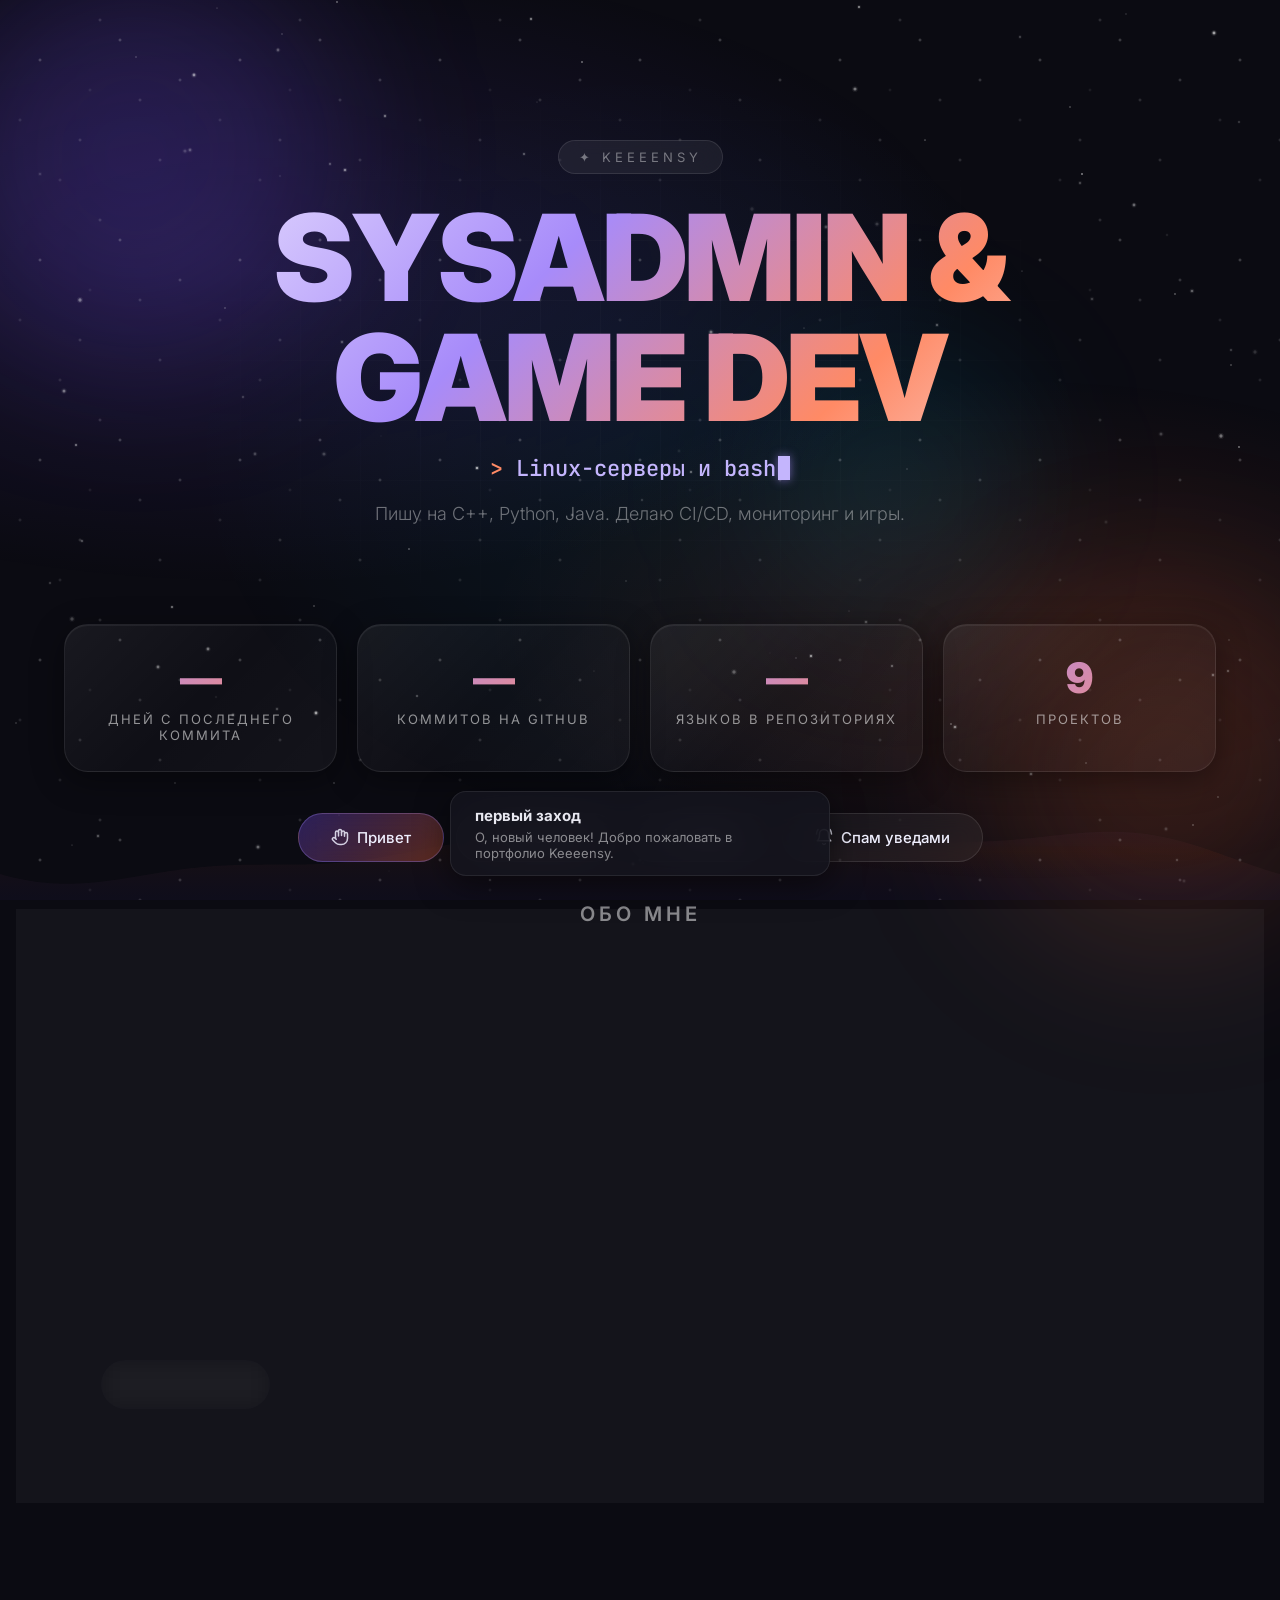
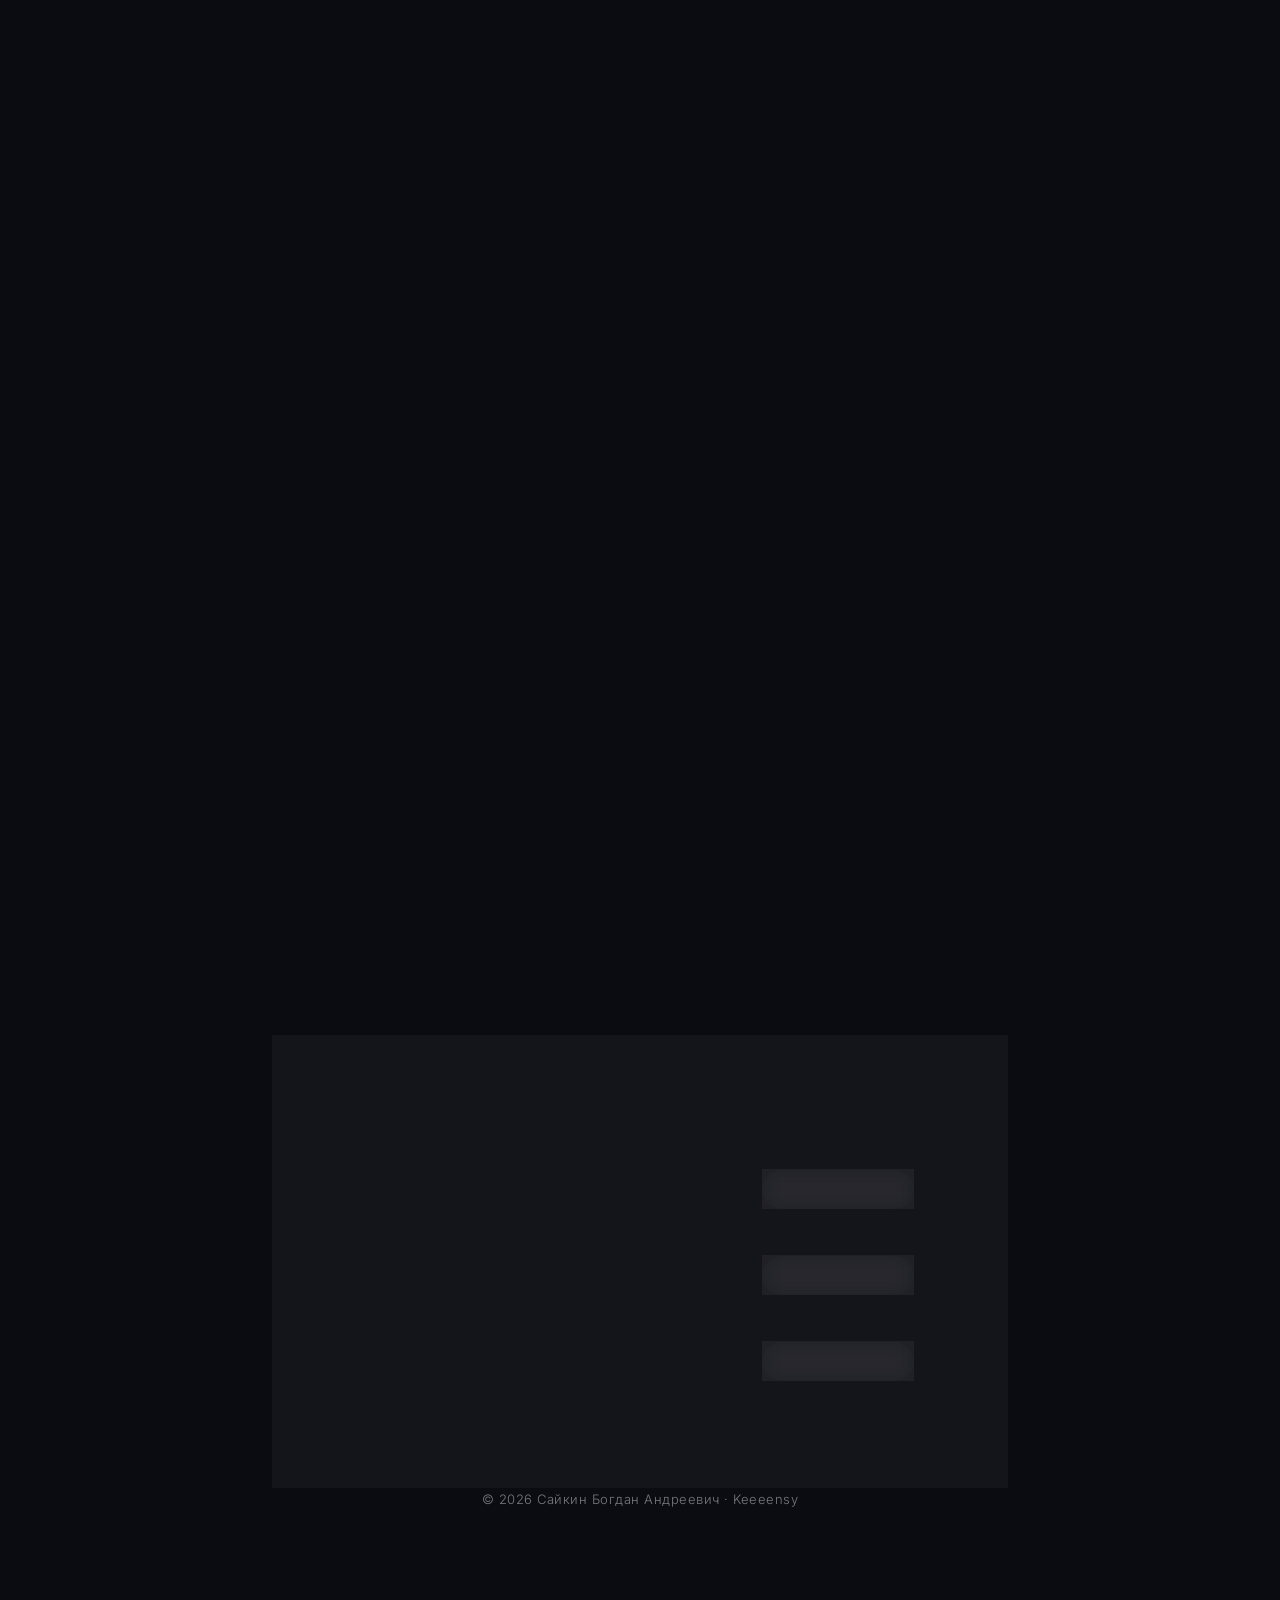
==== commit 7b743275: "Deploy 2026-10-19 23:24" ====
--- a/index.html
+++ b/index.html
@@ -1 +1,21 @@
-<!DOCTYPE html><html lang="ru"><head><meta charset="UTF-8"><meta name="viewport" content="width=device-width,initial-scale=1"><title>Keeeensy — Sysadmin &amp; Game Dev</title><meta name="description" content="Богдан (Keeeensy) — студент СевГУ, начинающий сисадмин и геймдев. Linux, Nginx, Docker, Prometheus + Grafana; игры на C++ и Python, моды для Minecraft."><meta name="theme-color" content="#0b0b12"><link rel="icon" href="favicon.svg" type="image/svg+xml"><link rel="canonical" href="https://keeeensy.github.io/"><meta property="og:type" content="website"><meta property="og:url" content="https://keeeensy.github.io/"><meta property="og:title" content="Keeeensy — Sysadmin &amp; Game Dev"><meta property="og:description" content="Богдан (Keeeensy) — студент СевГУ, начинающий сисадмин и геймдев. Linux, Nginx, Docker, Prometheus + Grafana; игры на C++ и Python, моды для Minecraft."><meta property="og:locale" content="ru_RU"><meta property="og:image" content="https://keeeensy.github.io/og-image.png"><meta property="og:image:width" content="1200"><meta property="og:image:height" content="630"><meta property="og:image:alt" content="Keeeensy — Sysadmin &amp; Game Dev"><meta name="twitter:card" content="summary_large_image"><link rel="preconnect" href="https://fonts.googleapis.com"><link rel="preconnect" href="https://fonts.gstatic.com" crossorigin><link rel="stylesheet" href="https://fonts.googleapis.com/css2?family=Inter:wght@300;400;600;700;900&family=JetBrains+Mono:wght@400;500&display=swap" media="print" onload='this.media="all"'><noscript><link rel="stylesheet" href="https://fonts.googleapis.com/css2?family=Inter:wght@300;400;600;700;900&family=JetBrains+Mono:wght@400;500&display=swap"></noscript><link rel="stylesheet" href="style.css"></head><body><div class="orb orb-1"></div><div class="orb orb-2"></div><div class="orb orb-3"></div><div class="grid-bg"></div><div class="bg"></div><canvas id="waveCanvas"></canvas><canvas id="starsCanvas"></canvas><canvas id="meteorCanvas"></canvas><div class="toast-container" id="toastContainer"></div><div class="easter-egg-window" id="eggWindow"><h2 id="eggTitle">СЕКРЕТКА</h2><p id="eggBody">Ты нашёл пасхалку.</p><button class="btn" onclick="closeEgg()">Закрыть</button></div><div class="container"><header class="reveal"><div class="badge"><span class="badge-star">✦</span> Keeeensy</div><h1>SYSADMIN &amp;<br>GAME DEV</h1><div class="typer"><span class="sr-only">Стек: Linux-серверы и bash, Nginx и reverse-proxy, Docker и Docker Compose, CI/CD пайплайны, Prometheus + Grafana, C++ · raylib · 3D, Python · Pygame, Java · моды на Fabric.</span><span class="typer-prompt" aria-hidden="true">&gt;</span> <span id="typerText" aria-hidden="true"></span><span class="typer-cursor" aria-hidden="true"></span></div><p>Пишу на C++, Python, Java. Делаю CI/CD, мониторинг и игры.</p></header><div class="stats reveal"><div class="glass stat-card" data-tilt><div class="number" id="ghLastCommit">0</div><div class="label" id="ghLastCommitLabel">дней с последнего коммита</div></div><div class="glass stat-card" data-tilt><div class="number" id="ghCommits">0</div><div class="label">коммитов на GitHub</div></div><div class="glass stat-card" data-tilt><div class="number" id="ghLangs">0</div><div class="label">языков в репозиториях</div></div><div class="glass stat-card" data-tilt><div class="number" id="projectCount" data-count="9">0</div><div class="label">проектов</div></div></div><div class="actions reveal"><button class="btn btn-primary" onclick="randomToast()"><svg aria-hidden="true" xmlns="http://www.w3.org/2000/svg" viewBox="0 0 24 24" fill="none" stroke="currentColor" stroke-width="2" stroke-linecap="round" stroke-linejoin="round"><path d="M18 11V6a2 2 0 0 0-2-2a2 2 0 0 0-2 2"/><path d="M14 10V4a2 2 0 0 0-2-2a2 2 0 0 0-2 2v2"/><path d="M10 10.5V6a2 2 0 0 0-2-2a2 2 0 0 0-2 2v8"/><path d="M18 8a2 2 0 1 1 4 0v6a8 8 0 0 1-8 8h-2c-2.8 0-4.5-.86-5.99-2.34l-3.6-3.6a2 2 0 0 1 2.83-2.82L7 15"/></svg> Привет</button> <button class="btn" onclick="showEggHint()"><svg aria-hidden="true" xmlns="http://www.w3.org/2000/svg" viewBox="0 0 24 24" fill="none" stroke="currentColor" stroke-width="2" stroke-linecap="round" stroke-linejoin="round"><path d="M9.937 15.5A2 2 0 0 0 8.5 14.063l-6.135-1.582a.5.5 0 0 1 0-.962L8.5 9.936A2 2 0 0 0 9.937 8.5l1.582-6.135a.5.5 0 0 1 .963 0L14.063 8.5A2 2 0 0 0 15.5 9.937l6.135 1.581a.5.5 0 0 1 0 .964L15.5 14.063a2 2 0 0 0-1.437 1.437l-1.582 6.135a.5.5 0 0 1-.963 0z"/><path d="M20 3v4"/><path d="M22 5h-4"/><path d="M4 17v2"/><path d="M5 18H3"/></svg> Пасхалка</button> <a class="btn" href="https://github.com/keeeensy" target="_blank" rel="noopener"><svg aria-hidden="true" xmlns="http://www.w3.org/2000/svg" viewBox="0 0 24 24" fill="none" stroke="currentColor" stroke-width="2" stroke-linecap="round" stroke-linejoin="round"><path d="M15 22v-4a4.8 4.8 0 0 0-1-3.5c3 0 6-2 6-5.5.08-1.25-.27-2.48-1-3.5.28-1.15.28-2.35 0-3.5 0 0-1 0-3 1.5-2.64-.5-5.36-.5-8 0C6 2 5 2 5 2c-.3 1.15-.3 2.35 0 3.5A5.403 5.403 0 0 0 4 9c0 3.5 3 5.5 6 5.5-.39.49-.68 1.05-.85 1.65-.17.6-.22 1.23-.15 1.85v4"/><path d="M9 18c-4.51 2-5-2-7-2"/></svg> GitHub</a> <button class="btn" onclick="spamToasts()"><svg aria-hidden="true" xmlns="http://www.w3.org/2000/svg" viewBox="0 0 24 24" fill="none" stroke="currentColor" stroke-width="2" stroke-linecap="round" stroke-linejoin="round"><path d="M6 8a6 6 0 0 1 12 0c0 7 3 9 3 9H3s3-2 3-9"/><path d="M10.3 21a1.94 1.94 0 0 0 3.4 0"/><path d="M4 2C2.8 3.7 2 5.7 2 8"/><path d="M22 8c0-2.3-.8-4.3-2-6"/></svg> Спам уведами</button></div><section class="reveal section" id="about"><h2 class="section-title">обо мне</h2><div class="glass about-card"><div class="about-text"><p>Меня зовут Богдан, в сети — Keeeensy. Учусь на 2-м курсе СевГУ по направлению «Информационные системы и технологии», живу в Севастополе.</p><p>Администрирую Linux (Ubuntu и Debian): настраиваю серверы, Nginx как веб-сервер и reverse-proxy, автоматизирую рутину на bash и cron. На личном сервере развернул мониторинг на Prometheus и Grafana. Работаю с MySQL, Docker и Git.</p><p>Параллельно делаю игры: 2D на Python и Pygame, 3D на C++ и raylib, моды для Minecraft на Java. К каждой игре пишу дизайн-документ, а все проекты собраны в монорепозиторий с общим лаунчером. Начинал со школьных прототипов на Unreal Engine 4.</p></div><ul class="about-facts"><li><span class="about-fact-icon"><svg aria-hidden="true" xmlns="http://www.w3.org/2000/svg" viewBox="0 0 24 24" fill="none" stroke="currentColor" stroke-width="2" stroke-linecap="round" stroke-linejoin="round"><path d="M16 20V4a2 2 0 0 0-2-2h-4a2 2 0 0 0-2 2v16"/><rect width="20" height="14" x="2" y="6" rx="2"/></svg></span><div><div class="about-fact-label">Ищу</div>Первую работу или стажировку: системный администратор, младший DevOps</div></li><li><span class="about-fact-icon"><svg aria-hidden="true" xmlns="http://www.w3.org/2000/svg" viewBox="0 0 24 24" fill="none" stroke="currentColor" stroke-width="2" stroke-linecap="round" stroke-linejoin="round"><path d="M21.42 10.922a1 1 0 0 0-.019-1.838L12.83 5.18a2 2 0 0 0-1.66 0L2.6 9.08a1 1 0 0 0 0 1.832l8.57 3.908a2 2 0 0 0 1.66 0z"/><path d="M22 10v6"/><path d="M6 12.5V16a6 3 0 0 0 12 0v-3.5"/></svg></span><div><div class="about-fact-label">Учёба</div>СевГУ, «Информационные системы и технологии», бакалавриат 2025–2029</div></li><li><span class="about-fact-icon"><svg aria-hidden="true" xmlns="http://www.w3.org/2000/svg" viewBox="0 0 24 24" fill="none" stroke="currentColor" stroke-width="2" stroke-linecap="round" stroke-linejoin="round"><path d="M20 10c0 4.993-5.539 10.193-7.399 11.799a1 1 0 0 1-1.202 0C9.539 20.193 4 14.993 4 10a8 8 0 0 1 16 0"/><circle cx="12" cy="10" r="3"/></svg></span><div><div class="about-fact-label">Город и языки</div>Севастополь · русский, английский B1</div></li><li><span class="about-fact-icon"><svg aria-hidden="true" xmlns="http://www.w3.org/2000/svg" viewBox="0 0 24 24" fill="none" stroke="currentColor" stroke-width="2" stroke-linecap="round" stroke-linejoin="round"><rect width="20" height="8" x="2" y="2" rx="2" ry="2"/><rect width="20" height="8" x="2" y="14" rx="2" ry="2"/><line x1="6" x2="6.01" y1="6" y2="6"/><line x1="6" x2="6.01" y1="18" y2="18"/></svg></span><div><div class="about-fact-label">Основное</div>Linux, bash, Nginx, Docker, Prometheus, Grafana, MySQL, Git, C++, Python</div></li><li><span class="about-fact-icon"><svg aria-hidden="true" xmlns="http://www.w3.org/2000/svg" viewBox="0 0 24 24" fill="none" stroke="currentColor" stroke-width="2" stroke-linecap="round" stroke-linejoin="round"><line x1="6" x2="10" y1="11" y2="11"/><line x1="8" x2="8" y1="9" y2="13"/><line x1="15" x2="15.01" y1="12" y2="12"/><line x1="18" x2="18.01" y1="10" y2="10"/><path d="M17.32 5H6.68a4 4 0 0 0-3.978 3.59c-.006.052-.01.101-.017.152C2.604 9.416 2 14.456 2 16a3 3 0 0 0 3 3c1 0 1.5-.5 2-1l1.414-1.414A2 2 0 0 1 9.828 16h4.344a2 2 0 0 1 1.414.586L17 18c.5.5 1 1 2 1a3 3 0 0 0 3-3c0-1.545-.604-6.584-.685-7.258-.007-.05-.011-.1-.017-.151A4 4 0 0 0 17.32 5z"/></svg></span><div><div class="about-fact-label">Для души</div>Геймдев и моддинг: игры на C++ и Python, моды для Minecraft на Java</div></li></ul><a class="btn btn-primary about-cta" href="#contacts">Связаться <svg aria-hidden="true" xmlns="http://www.w3.org/2000/svg" viewBox="0 0 24 24" fill="none" stroke="currentColor" stroke-width="2" stroke-linecap="round" stroke-linejoin="round"><path d="M5 12h14"/><path d="m12 5 7 7-7 7"/></svg></a></div></section><div class="cards-grid reveal"><div class="glass card" data-tilt><div class="card-glow"></div><span class="icon"><svg aria-hidden="true" xmlns="http://www.w3.org/2000/svg" viewBox="0 0 24 24" fill="none" stroke="currentColor" stroke-width="2" stroke-linecap="round" stroke-linejoin="round"><rect width="8" height="8" x="3" y="3" rx="2"/><path d="M7 11v4a2 2 0 0 0 2 2h4"/><rect width="8" height="8" x="13" y="13" rx="2"/></svg></span><h3>CI/CD & DevOps</h3><p>Пайплайны автоматизации, сборки и деплоя. Linux, bash, Docker - база, без которой никуда.</p></div><div class="glass card" data-tilt><div class="card-glow"></div><span class="icon"><svg aria-hidden="true" xmlns="http://www.w3.org/2000/svg" viewBox="0 0 24 24" fill="none" stroke="currentColor" stroke-width="2" stroke-linecap="round" stroke-linejoin="round"><path d="M22 12h-2.48a2 2 0 0 0-1.93 1.46l-2.35 8.36a.25.25 0 0 1-.48 0L9.24 2.18a.25.25 0 0 0-.48 0l-2.35 8.36A2 2 0 0 1 4.49 12H2"/></svg></span><h3>Мониторинг</h3><p>Prometheus и Grafana на личном сервере: сбор метрик, дашборды, алерты.</p></div><div class="glass card" data-tilt><div class="card-glow"></div><span class="icon"><svg aria-hidden="true" xmlns="http://www.w3.org/2000/svg" viewBox="0 0 24 24" fill="none" stroke="currentColor" stroke-width="2" stroke-linecap="round" stroke-linejoin="round"><path d="M22 7.7c0-.6-.4-1.2-.8-1.5l-6.3-3.9a1.72 1.72 0 0 0-1.7 0l-10.3 6c-.5.2-.9.8-.9 1.4v6.6c0 .5.4 1.2.8 1.5l6.3 3.9a1.72 1.72 0 0 0 1.7 0l10.3-6c.5-.3.9-1 .9-1.5Z"/><path d="M10 21.9V14L2.1 9.1"/><path d="m10 14 11.9-6.9"/><path d="M14 19.8v-8.1"/><path d="M18 17.5V9.4"/></svg></span><h3>Docker</h3><p>Контейнеризация, Docker Compose, оптимизация образов. Всё летает в контейнерах.</p></div><div class="glass card" data-tilt><div class="card-glow"></div><span class="icon"><svg aria-hidden="true" xmlns="http://www.w3.org/2000/svg" viewBox="0 0 24 24" fill="none" stroke="currentColor" stroke-width="2" stroke-linecap="round" stroke-linejoin="round"><polyline points="4 17 10 11 4 5"/><line x1="12" x2="20" y1="19" y2="19"/></svg></span><h3>Linux / Администрирование</h3><p>Ubuntu и Debian: настройка серверов, Nginx и reverse-proxy, bash-скрипты и cron, MySQL.</p></div><div class="glass card" data-tilt><div class="card-glow"></div><span class="icon"><svg aria-hidden="true" xmlns="http://www.w3.org/2000/svg" viewBox="0 0 24 24" fill="none" stroke="currentColor" stroke-width="2" stroke-linecap="round" stroke-linejoin="round"><path d="m18 16 4-4-4-4"/><path d="m6 8-4 4 4 4"/><path d="m14.5 4-5 16"/></svg></span><h3>HTML / CSS / JS</h3><p>Фронтенд с душой. Glassmorphism, 3D-трансформации, canvas - чистый код без фреймворков.</p></div><div class="glass card" data-tilt><div class="card-glow"></div><span class="icon"><svg aria-hidden="true" xmlns="http://www.w3.org/2000/svg" viewBox="0 0 24 24" fill="none" stroke="currentColor" stroke-width="2" stroke-linecap="round" stroke-linejoin="round"><rect width="16" height="16" x="4" y="4" rx="2"/><rect width="6" height="6" x="9" y="9" rx="1"/><path d="M15 2v2"/><path d="M15 20v2"/><path d="M2 15h2"/><path d="M2 9h2"/><path d="M20 15h2"/><path d="M20 9h2"/><path d="M9 2v2"/><path d="M9 20v2"/></svg></span><h3>C / C++ / Python / Java</h3><p>C — курсовая со списками и файлами, C++ с raylib, Python и Pygame, Java-моды для Minecraft.</p></div></div><div class="reveal section"><h2 class="section-title">проекты</h2><div class="cards-grid"><div class="glass card card-studio" data-tilt id="studioCard" role="button" tabindex="0" aria-haspopup="dialog" aria-controls="orbit" aria-label="Keeeensy Game Studio — показать 7 проектов"><div class="card-glow"></div><span class="icon"><svg aria-hidden="true" xmlns="http://www.w3.org/2000/svg" viewBox="0 0 24 24" fill="none" stroke="currentColor" stroke-width="2" stroke-linecap="round" stroke-linejoin="round"><path d="m12.83 2.18a2 2 0 0 0-1.66 0L2.6 6.08a1 1 0 0 0 0 1.83l8.58 3.91a2 2 0 0 0 1.66 0l8.58-3.9a1 1 0 0 0 0-1.83Z"/><path d="m22 17.65-9.17 4.16a2 2 0 0 1-1.66 0L2 17.65"/><path d="m22 12.65-9.17 4.16a2 2 0 0 1-1.66 0L2 12.65"/></svg></span><h3>Game Studio</h3><p>Монорепозиторий с моими играми, модами для Minecraft и лаунчером.</p><div class="studio-stats"><div><b>3</b><span>игры</span></div><div><b>2</b><span>мода</span></div><div><b>1</b><span>лаунчер</span></div></div><div class="featured-inside"><span>Внутри</span><div class="inside-icons"><span><svg aria-hidden="true" xmlns="http://www.w3.org/2000/svg" viewBox="0 0 24 24" fill="none" stroke="currentColor" stroke-width="2" stroke-linecap="round" stroke-linejoin="round"><path d="M6 3h12l4 6-10 13L2 9Z"/><path d="M11 3 8 9l4 13 4-13-3-6"/><path d="M2 9h20"/></svg></span><span><svg aria-hidden="true" xmlns="http://www.w3.org/2000/svg" viewBox="0 0 24 24" fill="none" stroke="currentColor" stroke-width="2" stroke-linecap="round" stroke-linejoin="round"><path d="M21 8a2 2 0 0 0-1-1.73l-7-4a2 2 0 0 0-2 0l-7 4A2 2 0 0 0 3 8v8a2 2 0 0 0 1 1.73l7 4a2 2 0 0 0 2 0l7-4A2 2 0 0 0 21 16Z"/><path d="m3.3 7 8.7 5 8.7-5"/><path d="M12 22V12"/></svg></span><span><svg aria-hidden="true" xmlns="http://www.w3.org/2000/svg" viewBox="0 0 24 24" fill="none" stroke="currentColor" stroke-width="2" stroke-linecap="round" stroke-linejoin="round"><circle cx="12" cy="12" r="10"/><line x1="22" x2="18" y1="12" y2="12"/><line x1="6" x2="2" y1="12" y2="12"/><line x1="12" x2="12" y1="6" y2="2"/><line x1="12" x2="12" y1="22" y2="18"/></svg></span><span><svg aria-hidden="true" xmlns="http://www.w3.org/2000/svg" viewBox="0 0 24 24" fill="none" stroke="currentColor" stroke-width="2" stroke-linecap="round" stroke-linejoin="round"><polyline points="14.5 17.5 3 6 3 3 6 3 17.5 14.5"/><line x1="13" x2="19" y1="19" y2="13"/><line x1="16" x2="20" y1="16" y2="20"/><line x1="19" x2="21" y1="21" y2="19"/><polyline points="14.5 6.5 18 3 21 3 21 6 17.5 9.5"/><line x1="5" x2="9" y1="14" y2="18"/><line x1="7" x2="4" y1="17" y2="20"/><line x1="3" x2="5" y1="19" y2="21"/></svg></span><span><svg aria-hidden="true" xmlns="http://www.w3.org/2000/svg" viewBox="0 0 24 24" fill="none" stroke="currentColor" stroke-width="2" stroke-linecap="round" stroke-linejoin="round"><path d="m12.5 17-.5-1-.5 1h1z"/><path d="M15 22a1 1 0 0 0 1-1v-1a2 2 0 0 0 1.56-3.25 8 8 0 1 0-11.12 0A2 2 0 0 0 8 20v1a1 1 0 0 0 1 1z"/><circle cx="15" cy="12" r="1"/><circle cx="9" cy="12" r="1"/></svg></span><span><svg aria-hidden="true" xmlns="http://www.w3.org/2000/svg" viewBox="0 0 24 24" fill="none" stroke="currentColor" stroke-width="2" stroke-linecap="round" stroke-linejoin="round"><path d="M4.5 16.5c-1.5 1.26-2 5-2 5s3.74-.5 5-2c.71-.84.7-2.13-.09-2.91a2.18 2.18 0 0 0-2.91-.09z"/><path d="m12 15-3-3a22 22 0 0 1 2-3.95A12.88 12.88 0 0 1 22 2c0 2.72-.78 7.5-6 11a22.35 22.35 0 0 1-4 2z"/><path d="M9 12H4s.55-3.03 2-4c1.62-1.08 5 0 5 0"/><path d="M12 15v5s3.03-.55 4-2c1.08-1.62 0-5 0-5"/></svg></span><span><svg aria-hidden="true" xmlns="http://www.w3.org/2000/svg" viewBox="0 0 24 24" fill="none" stroke="currentColor" stroke-width="2" stroke-linecap="round" stroke-linejoin="round"><polyline points="4 17 10 11 4 5"/><line x1="12" x2="20" y1="19" y2="19"/></svg></span></div></div><div class="studio-action"><span class="studio-hint">Нажми, чтобы увидеть проекты <svg aria-hidden="true" xmlns="http://www.w3.org/2000/svg" viewBox="0 0 24 24" fill="none" stroke="currentColor" stroke-width="2" stroke-linecap="round" stroke-linejoin="round"><path d="M5 12h14"/><path d="m12 5 7 7-7 7"/></svg></span><a class="card-cta studio-github" href="https://github.com/keeeensy/keeeensy-game-studio" target="_blank" rel="noopener" tabindex="-1">Открыть на GitHub <svg aria-hidden="true" xmlns="http://www.w3.org/2000/svg" viewBox="0 0 24 24" fill="none" stroke="currentColor" stroke-width="2" stroke-linecap="round" stroke-linejoin="round"><path d="M5 12h14"/><path d="m12 5 7 7-7 7"/></svg></a></div></div><div class="glass card card-has-cta" data-tilt><div class="card-glow"></div><span class="icon"><svg aria-hidden="true" xmlns="http://www.w3.org/2000/svg" viewBox="0 0 24 24" fill="none" stroke="currentColor" stroke-width="2" stroke-linecap="round" stroke-linejoin="round"><path d="M10 8h.01"/><path d="M12 12h.01"/><path d="M14 8h.01"/><path d="M16 12h.01"/><path d="M18 8h.01"/><path d="M6 8h.01"/><path d="M7 16h10"/><path d="M8 12h.01"/><rect width="20" height="16" x="2" y="4" rx="2"/></svg></span><h3>Яндекс Игра</h3><p>«Скорость +1: Побег от Сахура» — 3D-аркада с брейнротами: бег по гигантским клавишам, каждый шаг даёт +1 к скорости, а следом гонится Тунг Тунг Тунг Сахур.</p><span class="card-tag">новое</span> <button class="card-cta card-cta-soon" type="button" id="galleryOpen" aria-haspopup="dialog" aria-controls="gallery">Скоро <svg aria-hidden="true" xmlns="http://www.w3.org/2000/svg" viewBox="0 0 24 24" fill="none" stroke="currentColor" stroke-width="2" stroke-linecap="round" stroke-linejoin="round"><path d="M18 22H4a2 2 0 0 1-2-2V6"/><path d="m22 13-1.296-1.296a2.41 2.41 0 0 0-3.408 0L11 18"/><circle cx="12" cy="8" r="2"/><rect width="16" height="16" x="6" y="2" rx="2"/></svg></button></div><a class="glass card card-has-cta" data-tilt href="https://github.com/keeeensy/delivery-orders-c" target="_blank" rel="noopener"><div class="card-glow"></div><span class="icon"><svg aria-hidden="true" xmlns="http://www.w3.org/2000/svg" viewBox="0 0 24 24" fill="none" stroke="currentColor" stroke-width="2" stroke-linecap="round" stroke-linejoin="round"><path d="M4 22h14a2 2 0 0 0 2-2V7l-5-5H6a2 2 0 0 0-2 2v4"/><path d="M14 2v4a2 2 0 0 0 2 2h4"/><path d="m5 12-3 3 3 3"/><path d="m9 18 3-3-3-3"/></svg></span><h3>Обработка заказов</h3><p>Курсовая на чистом C: двусвязный список, CRUD, поиск и сортировка, текстовые и бинарные файлы, топ-5 по ресторанам.</p><span class="card-tag">курсовая · СевГУ</span> <span class="card-cta">Открыть на GitHub <svg aria-hidden="true" xmlns="http://www.w3.org/2000/svg" viewBox="0 0 24 24" fill="none" stroke="currentColor" stroke-width="2" stroke-linecap="round" stroke-linejoin="round"><path d="M5 12h14"/><path d="m12 5 7 7-7 7"/></svg></span></a></div></div><section class="reveal section" id="contacts"><h2 class="section-title">контакты</h2><div class="glass contact-card"><p class="contact-lead">Есть вопрос или предложение — пиши.</p><ul class="contact-list"><li class="contact-item"><span class="contact-icon"><svg aria-hidden="true" xmlns="http://www.w3.org/2000/svg" viewBox="0 0 24 24" fill="none" stroke="currentColor" stroke-width="2" stroke-linecap="round" stroke-linejoin="round"><path d="M14.536 21.686a.5.5 0 0 0 .937-.024l6.5-19a.496.496 0 0 0-.635-.635l-19 6.5a.5.5 0 0 0-.024.937l7.93 3.18a2 2 0 0 1 1.112 1.11z"/><path d="m21.854 2.147-10.94 10.939"/></svg></span><div class="contact-info"><div class="contact-label">Telegram</div><a href="https://t.me/keensyy" target="_blank" rel="noopener">@keensyy</a></div><button class="btn btn-small" data-copy="https://t.me/keensyy" aria-label="Скопировать ссылку на Telegram"><svg aria-hidden="true" xmlns="http://www.w3.org/2000/svg" viewBox="0 0 24 24" fill="none" stroke="currentColor" stroke-width="2" stroke-linecap="round" stroke-linejoin="round"><rect width="14" height="14" x="8" y="8" rx="2" ry="2"/><path d="M4 16c-1.1 0-2-.9-2-2V4c0-1.1.9-2 2-2h10c1.1 0 2 .9 2 2"/></svg> Скопировать</button></li><li class="contact-item"><span class="contact-icon"><svg aria-hidden="true" xmlns="http://www.w3.org/2000/svg" viewBox="0 0 24 24" fill="none" stroke="currentColor" stroke-width="2" stroke-linecap="round" stroke-linejoin="round"><rect width="20" height="16" x="2" y="4" rx="2"/><path d="m22 7-8.97 5.7a1.94 1.94 0 0 1-2.06 0L2 7"/></svg></span><div class="contact-info"><div class="contact-label">Почта</div><a href="mailto:kent1iq@yandex.ru">kent1iq@yandex.ru</a></div><button class="btn btn-small" data-copy="kent1iq@yandex.ru" aria-label="Скопировать email"><svg aria-hidden="true" xmlns="http://www.w3.org/2000/svg" viewBox="0 0 24 24" fill="none" stroke="currentColor" stroke-width="2" stroke-linecap="round" stroke-linejoin="round"><rect width="14" height="14" x="8" y="8" rx="2" ry="2"/><path d="M4 16c-1.1 0-2-.9-2-2V4c0-1.1.9-2 2-2h10c1.1 0 2 .9 2 2"/></svg> Скопировать</button></li><li class="contact-item"><span class="contact-icon"><svg aria-hidden="true" xmlns="http://www.w3.org/2000/svg" viewBox="0 0 24 24" fill="none" stroke="currentColor" stroke-width="2" stroke-linecap="round" stroke-linejoin="round"><path d="M15 22v-4a4.8 4.8 0 0 0-1-3.5c3 0 6-2 6-5.5.08-1.25-.27-2.48-1-3.5.28-1.15.28-2.35 0-3.5 0 0-1 0-3 1.5-2.64-.5-5.36-.5-8 0C6 2 5 2 5 2c-.3 1.15-.3 2.35 0 3.5A5.403 5.403 0 0 0 4 9c0 3.5 3 5.5 6 5.5-.39.49-.68 1.05-.85 1.65-.17.6-.22 1.23-.15 1.85v4"/><path d="M9 18c-4.51 2-5-2-7-2"/></svg></span><div class="contact-info"><div class="contact-label">GitHub</div><a href="https://github.com/keeeensy" target="_blank" rel="noopener">github.com/keeeensy</a></div><button class="btn btn-small" data-copy="https://github.com/keeeensy" aria-label="Скопировать ссылку на GitHub"><svg aria-hidden="true" xmlns="http://www.w3.org/2000/svg" viewBox="0 0 24 24" fill="none" stroke="currentColor" stroke-width="2" stroke-linecap="round" stroke-linejoin="round"><rect width="14" height="14" x="8" y="8" rx="2" ry="2"/><path d="M4 16c-1.1 0-2-.9-2-2V4c0-1.1.9-2 2-2h10c1.1 0 2 .9 2 2"/></svg> Скопировать</button></li></ul></div></section><footer class="reveal">© 2026 Keeeensy</footer><div class="orbit" id="orbit" role="dialog" aria-modal="true" aria-label="Проекты Keeeensy Game Studio" hidden><div class="orbit-backdrop" data-orbit-close></div><button class="orbit-close" type="button" aria-label="Закрыть" data-orbit-close><svg aria-hidden="true" xmlns="http://www.w3.org/2000/svg" viewBox="0 0 24 24" fill="none" stroke="currentColor" stroke-width="2" stroke-linecap="round" stroke-linejoin="round"><path d="M18 6 6 18"/><path d="m6 6 12 12"/></svg></button><div class="orbit-stage"><div class="orbit-center-wrap"></div><div class="orbit-ring"><a class="orbit-item" href="https://github.com/keeeensy/keeeensy-game-studio/tree/master/gem_hunter" target="_blank" rel="noopener"><span class="orbit-icon"><svg aria-hidden="true" xmlns="http://www.w3.org/2000/svg" viewBox="0 0 24 24" fill="none" stroke="currentColor" stroke-width="2" stroke-linecap="round" stroke-linejoin="round"><path d="M6 3h12l4 6-10 13L2 9Z"/><path d="M11 3 8 9l4 13 4-13-3-6"/><path d="M2 9h20"/></svg></span><span class="orbit-text"><b>Gem Hunter 2D</b><small>Процедурный dungeon crawler</small></span> </a><a class="orbit-item" href="https://github.com/keeeensy/keeeensy-game-studio/tree/master/3d_maze" target="_blank" rel="noopener"><span class="orbit-icon"><svg aria-hidden="true" xmlns="http://www.w3.org/2000/svg" viewBox="0 0 24 24" fill="none" stroke="currentColor" stroke-width="2" stroke-linecap="round" stroke-linejoin="round"><path d="M21 8a2 2 0 0 0-1-1.73l-7-4a2 2 0 0 0-2 0l-7 4A2 2 0 0 0 3 8v8a2 2 0 0 0 1 1.73l7 4a2 2 0 0 0 2 0l7-4A2 2 0 0 0 21 16Z"/><path d="m3.3 7 8.7 5 8.7-5"/><path d="M12 22V12"/></svg></span><span class="orbit-text"><b>Gem Hunter 3D</b><small>3D-лабиринт от первого лица</small></span> </a><a class="orbit-item" href="https://github.com/keeeensy/keeeensy-game-studio/tree/master/zombie_survival" target="_blank" rel="noopener"><span class="orbit-icon"><svg aria-hidden="true" xmlns="http://www.w3.org/2000/svg" viewBox="0 0 24 24" fill="none" stroke="currentColor" stroke-width="2" stroke-linecap="round" stroke-linejoin="round"><circle cx="12" cy="12" r="10"/><line x1="22" x2="18" y1="12" y2="12"/><line x1="6" x2="2" y1="12" y2="12"/><line x1="12" x2="12" y1="6" y2="2"/><line x1="12" x2="12" y1="22" y2="18"/></svg></span><span class="orbit-text"><b>Zombie Survival</b><small>Волновой survival-шутер</small></span> </a><a class="orbit-item" href="https://github.com/keeeensy/keeeensy-game-studio/tree/master/rpg_levels_mod" target="_blank" rel="noopener"><span class="orbit-icon"><svg aria-hidden="true" xmlns="http://www.w3.org/2000/svg" viewBox="0 0 24 24" fill="none" stroke="currentColor" stroke-width="2" stroke-linecap="round" stroke-linejoin="round"><polyline points="14.5 17.5 3 6 3 3 6 3 17.5 14.5"/><line x1="13" x2="19" y1="19" y2="13"/><line x1="16" x2="20" y1="16" y2="20"/><line x1="19" x2="21" y1="21" y2="19"/><polyline points="14.5 6.5 18 3 21 3 21 6 17.5 9.5"/><line x1="5" x2="9" y1="14" y2="18"/><line x1="7" x2="4" y1="17" y2="20"/><line x1="3" x2="5" y1="19" y2="21"/></svg></span><span class="orbit-text"><b>RPG Levels</b><small>Мод: уровни монстров и XP</small></span> </a><a class="orbit-item" href="https://github.com/keeeensy/keeeensy-game-studio/tree/master/death_marker_mod" target="_blank" rel="noopener"><span class="orbit-icon"><svg aria-hidden="true" xmlns="http://www.w3.org/2000/svg" viewBox="0 0 24 24" fill="none" stroke="currentColor" stroke-width="2" stroke-linecap="round" stroke-linejoin="round"><path d="m12.5 17-.5-1-.5 1h1z"/><path d="M15 22a1 1 0 0 0 1-1v-1a2 2 0 0 0 1.56-3.25 8 8 0 1 0-11.12 0A2 2 0 0 0 8 20v1a1 1 0 0 0 1 1z"/><circle cx="15" cy="12" r="1"/><circle cx="9" cy="12" r="1"/></svg></span><span class="orbit-text"><b>Death Marker</b><small>Мод: факел на месте смерти</small></span> </a><a class="orbit-item" href="https://github.com/keeeensy/keeeensy-game-studio/blob/master/launcher.pyw" target="_blank" rel="noopener"><span class="orbit-icon"><svg aria-hidden="true" xmlns="http://www.w3.org/2000/svg" viewBox="0 0 24 24" fill="none" stroke="currentColor" stroke-width="2" stroke-linecap="round" stroke-linejoin="round"><path d="M4.5 16.5c-1.5 1.26-2 5-2 5s3.74-.5 5-2c.71-.84.7-2.13-.09-2.91a2.18 2.18 0 0 0-2.91-.09z"/><path d="m12 15-3-3a22 22 0 0 1 2-3.95A12.88 12.88 0 0 1 22 2c0 2.72-.78 7.5-6 11a22.35 22.35 0 0 1-4 2z"/><path d="M9 12H4s.55-3.03 2-4c1.62-1.08 5 0 5 0"/><path d="M12 15v5s3.03-.55 4-2c1.08-1.62 0-5 0-5"/></svg></span><span class="orbit-text"><b>Лаунчер</b><small>Запуск игр и профилей Minecraft</small></span> </a><a class="orbit-item" href="https://github.com/keeeensy/keeeensy-game-studio/tree/master/minecraft_profiles" target="_blank" rel="noopener"><span class="orbit-icon"><svg aria-hidden="true" xmlns="http://www.w3.org/2000/svg" viewBox="0 0 24 24" fill="none" stroke="currentColor" stroke-width="2" stroke-linecap="round" stroke-linejoin="round"><polyline points="4 17 10 11 4 5"/><line x1="12" x2="20" y1="19" y2="19"/></svg></span><span class="orbit-text"><b>Minecraft Profiles</b><small>Наборы модов одной командой</small></span></a></div></div><p class="orbit-hint">Наведи, чтобы остановить вращение · Esc — закрыть</p></div></div><div class="gallery" id="gallery" role="dialog" aria-modal="true" aria-label="Скриншоты игры «Скорость +1: Побег от Сахура»" hidden><div class="gallery-backdrop" data-gallery-close></div><button class="gallery-close" type="button" aria-label="Закрыть" data-gallery-close><svg aria-hidden="true" xmlns="http://www.w3.org/2000/svg" viewBox="0 0 24 24" fill="none" stroke="currentColor" stroke-width="2" stroke-linecap="round" stroke-linejoin="round"><path d="M18 6 6 18"/><path d="m6 6 12 12"/></svg></button><div class="gallery-body"><div class="gallery-head"><span class="card-tag">скоро в Яндекс Играх</span><h3>Скорость +1: Побег от Сахура</h3></div><div class="gallery-stage"><button class="gallery-nav" type="button" data-step="-1" aria-label="Предыдущий скриншот"><svg aria-hidden="true" xmlns="http://www.w3.org/2000/svg" viewBox="0 0 24 24" fill="none" stroke="currentColor" stroke-width="2" stroke-linecap="round" stroke-linejoin="round"><path d="m15 18-6-6 6-6"/></svg></button><div class="gallery-frame"><img class="gallery-shot is-active" data-src="img/sahur/1-cover.webp" alt="Обложка: «Скорость +1: Побег от Сахура»" width="1600" height="940" decoding="async"> <img class="gallery-shot" data-src="img/sahur/2-menu.webp" alt="Главное меню — персонаж разгоняется на беговой дорожке" width="2560" height="1440" decoding="async"> <img class="gallery-shot" data-src="img/sahur/3-run.webp" alt="Забег по конфетной клавиатуре: каждый шаг даёт +1 к скорости" width="2560" height="1440" decoding="async"> <img class="gallery-shot" data-src="img/sahur/4-checkpoint.webp" alt="Чекпоинт с беговой дорожкой — на ней скорость растёт сама" width="2560" height="1440" decoding="async"> <img class="gallery-shot" data-src="img/sahur/5-collection.webp" alt="Коллекция брейнротов: 16 персонажей пяти редкостей" width="2560" height="1440" decoding="async"></div><button class="gallery-nav" type="button" data-step="1" aria-label="Следующий скриншот"><svg aria-hidden="true" xmlns="http://www.w3.org/2000/svg" viewBox="0 0 24 24" fill="none" stroke="currentColor" stroke-width="2" stroke-linecap="round" stroke-linejoin="round"><path d="m9 18 6-6-6-6"/></svg></button></div><p class="gallery-caption" aria-live="polite"></p><div class="gallery-dots"></div></div></div><script src="script.js"></script></body></html>+<!DOCTYPE html><html lang="ru"><head><meta charset="UTF-8"><meta name="viewport" content="width=device-width,initial-scale=1"><title>Сайкин Богдан Андреевич — Keeeensy · Sysadmin &amp; Game Dev</title><meta name="description" content="Сайкин Богдан Андреевич (Keeeensy) — студент СевГУ из Севастополя. Начинающий сисадмин и геймдев: Linux, Nginx, Docker, Prometheus + Grafana; игры на C++ и Python, моды для Minecraft."><meta name="author" content="Сайкин Богдан Андреевич"><meta name="theme-color" content="#0b0b12"><link rel="icon" href="favicon.svg" type="image/svg+xml"><link rel="canonical" href="https://keeeensy.github.io/"><meta property="og:type" content="website"><meta property="og:url" content="https://keeeensy.github.io/"><meta property="og:title" content="Сайкин Богдан Андреевич — Keeeensy · Sysadmin &amp; Game Dev"><meta property="og:description" content="Сайкин Богдан Андреевич (Keeeensy) — студент СевГУ из Севастополя. Начинающий сисадмин и геймдев: Linux, Nginx, Docker, Prometheus + Grafana; игры на C++ и Python, моды для Minecraft."><meta property="og:locale" content="ru_RU"><meta property="og:image" content="https://keeeensy.github.io/og-image.png"><meta property="og:image:width" content="1200"><meta property="og:image:height" content="630"><meta property="og:image:alt" content="Keeeensy — Sysadmin &amp; Game Dev"><meta name="twitter:card" content="summary_large_image"><script type="application/ld+json">{
+    "@context": "https://schema.org",
+    "@type": "Person",
+    "name": "Сайкин Богдан Андреевич",
+    "givenName": "Богдан",
+    "additionalName": "Андреевич",
+    "familyName": "Сайкин",
+    "alternateName": ["Богдан Сайкин", "Keeeensy"],
+    "url": "https://keeeensy.github.io/",
+    "image": "https://keeeensy.github.io/og-image.png",
+    "description": "Студент СевГУ из Севастополя. Начинающий системный администратор и разработчик игр.",
+    "jobTitle": "Начинающий системный администратор и разработчик игр",
+    "homeLocation": { "@type": "Place", "name": "Севастополь" },
+    "affiliation": {
+      "@type": "CollegeOrUniversity",
+      "name": "Севастопольский государственный университет",
+      "alternateName": "СевГУ"
+    },
+    "knowsAbout": ["Linux", "Nginx", "Docker", "Prometheus", "Grafana", "C++", "Python", "Java", "Разработка игр"],
+    "sameAs": ["https://github.com/keeeensy", "https://t.me/keensyy"]
+  }</script><link rel="preconnect" href="https://fonts.googleapis.com"><link rel="preconnect" href="https://fonts.gstatic.com" crossorigin><link rel="stylesheet" href="https://fonts.googleapis.com/css2?family=Inter:wght@300;400;600;700;900&family=JetBrains+Mono:wght@400;500&display=swap" media="print" onload='this.media="all"'><noscript><link rel="stylesheet" href="https://fonts.googleapis.com/css2?family=Inter:wght@300;400;600;700;900&family=JetBrains+Mono:wght@400;500&display=swap"></noscript><link rel="stylesheet" href="style.css"></head><body><div class="orb orb-1"></div><div class="orb orb-2"></div><div class="orb orb-3"></div><div class="grid-bg"></div><div class="bg"></div><canvas id="waveCanvas"></canvas><canvas id="starsCanvas"></canvas><canvas id="meteorCanvas"></canvas><div class="toast-container" id="toastContainer"></div><div class="easter-egg-window" id="eggWindow"><h2 id="eggTitle">СЕКРЕТКА</h2><p id="eggBody">Ты нашёл пасхалку.</p><button class="btn" onclick="closeEgg()">Закрыть</button></div><div class="container"><header class="reveal"><div class="badge"><span class="badge-star">✦</span> Keeeensy</div><h1>SYSADMIN &amp;<br>GAME DEV</h1><div class="typer"><span class="sr-only">Стек: Linux-серверы и bash, Nginx и reverse-proxy, Docker и Docker Compose, CI/CD пайплайны, Prometheus + Grafana, C++ · raylib · 3D, Python · Pygame, Java · моды на Fabric.</span><span class="typer-prompt" aria-hidden="true">&gt;</span> <span id="typerText" aria-hidden="true"></span><span class="typer-cursor" aria-hidden="true"></span></div><p>Пишу на C++, Python, Java. Делаю CI/CD, мониторинг и игры.</p></header><div class="stats reveal"><div class="glass stat-card" data-tilt><div class="number" id="ghLastCommit">0</div><div class="label" id="ghLastCommitLabel">дней с последнего коммита</div></div><div class="glass stat-card" data-tilt><div class="number" id="ghCommits">0</div><div class="label">коммитов на GitHub</div></div><div class="glass stat-card" data-tilt><div class="number" id="ghLangs">0</div><div class="label">языков в репозиториях</div></div><div class="glass stat-card" data-tilt><div class="number" id="projectCount" data-count="9">0</div><div class="label">проектов</div></div></div><div class="actions reveal"><button class="btn btn-primary" onclick="randomToast()"><svg aria-hidden="true" xmlns="http://www.w3.org/2000/svg" viewBox="0 0 24 24" fill="none" stroke="currentColor" stroke-width="2" stroke-linecap="round" stroke-linejoin="round"><path d="M18 11V6a2 2 0 0 0-2-2a2 2 0 0 0-2 2"/><path d="M14 10V4a2 2 0 0 0-2-2a2 2 0 0 0-2 2v2"/><path d="M10 10.5V6a2 2 0 0 0-2-2a2 2 0 0 0-2 2v8"/><path d="M18 8a2 2 0 1 1 4 0v6a8 8 0 0 1-8 8h-2c-2.8 0-4.5-.86-5.99-2.34l-3.6-3.6a2 2 0 0 1 2.83-2.82L7 15"/></svg> Привет</button> <button class="btn" onclick="showEggHint()"><svg aria-hidden="true" xmlns="http://www.w3.org/2000/svg" viewBox="0 0 24 24" fill="none" stroke="currentColor" stroke-width="2" stroke-linecap="round" stroke-linejoin="round"><path d="M9.937 15.5A2 2 0 0 0 8.5 14.063l-6.135-1.582a.5.5 0 0 1 0-.962L8.5 9.936A2 2 0 0 0 9.937 8.5l1.582-6.135a.5.5 0 0 1 .963 0L14.063 8.5A2 2 0 0 0 15.5 9.937l6.135 1.581a.5.5 0 0 1 0 .964L15.5 14.063a2 2 0 0 0-1.437 1.437l-1.582 6.135a.5.5 0 0 1-.963 0z"/><path d="M20 3v4"/><path d="M22 5h-4"/><path d="M4 17v2"/><path d="M5 18H3"/></svg> Пасхалка</button> <a class="btn" href="https://github.com/keeeensy" target="_blank" rel="noopener"><svg aria-hidden="true" xmlns="http://www.w3.org/2000/svg" viewBox="0 0 24 24" fill="none" stroke="currentColor" stroke-width="2" stroke-linecap="round" stroke-linejoin="round"><path d="M15 22v-4a4.8 4.8 0 0 0-1-3.5c3 0 6-2 6-5.5.08-1.25-.27-2.48-1-3.5.28-1.15.28-2.35 0-3.5 0 0-1 0-3 1.5-2.64-.5-5.36-.5-8 0C6 2 5 2 5 2c-.3 1.15-.3 2.35 0 3.5A5.403 5.403 0 0 0 4 9c0 3.5 3 5.5 6 5.5-.39.49-.68 1.05-.85 1.65-.17.6-.22 1.23-.15 1.85v4"/><path d="M9 18c-4.51 2-5-2-7-2"/></svg> GitHub</a> <button class="btn" onclick="spamToasts()"><svg aria-hidden="true" xmlns="http://www.w3.org/2000/svg" viewBox="0 0 24 24" fill="none" stroke="currentColor" stroke-width="2" stroke-linecap="round" stroke-linejoin="round"><path d="M6 8a6 6 0 0 1 12 0c0 7 3 9 3 9H3s3-2 3-9"/><path d="M10.3 21a1.94 1.94 0 0 0 3.4 0"/><path d="M4 2C2.8 3.7 2 5.7 2 8"/><path d="M22 8c0-2.3-.8-4.3-2-6"/></svg> Спам уведами</button></div><section class="reveal section" id="about"><h2 class="section-title">обо мне</h2><div class="glass about-card"><div class="about-text"><p>Меня зовут Богдан Андреевич Сайкин, в сети — Keeeensy. Учусь на 2-м курсе СевГУ по направлению «Информационные системы и технологии», живу в Севастополе.</p><p>Администрирую Linux (Ubuntu и Debian): настраиваю серверы, Nginx как веб-сервер и reverse-proxy, автоматизирую рутину на bash и cron. На личном сервере развернул мониторинг на Prometheus и Grafana. Работаю с MySQL, Docker и Git.</p><p>Параллельно делаю игры: 2D на Python и Pygame, 3D на C++ и raylib, моды для Minecraft на Java. К каждой игре пишу дизайн-документ, а все проекты собраны в монорепозиторий с общим лаунчером. Начинал со школьных прототипов на Unreal Engine 4.</p></div><ul class="about-facts"><li><span class="about-fact-icon"><svg aria-hidden="true" xmlns="http://www.w3.org/2000/svg" viewBox="0 0 24 24" fill="none" stroke="currentColor" stroke-width="2" stroke-linecap="round" stroke-linejoin="round"><path d="M16 20V4a2 2 0 0 0-2-2h-4a2 2 0 0 0-2 2v16"/><rect width="20" height="14" x="2" y="6" rx="2"/></svg></span><div><div class="about-fact-label">Ищу</div>Первую работу или стажировку: системный администратор, младший DevOps</div></li><li><span class="about-fact-icon"><svg aria-hidden="true" xmlns="http://www.w3.org/2000/svg" viewBox="0 0 24 24" fill="none" stroke="currentColor" stroke-width="2" stroke-linecap="round" stroke-linejoin="round"><path d="M21.42 10.922a1 1 0 0 0-.019-1.838L12.83 5.18a2 2 0 0 0-1.66 0L2.6 9.08a1 1 0 0 0 0 1.832l8.57 3.908a2 2 0 0 0 1.66 0z"/><path d="M22 10v6"/><path d="M6 12.5V16a6 3 0 0 0 12 0v-3.5"/></svg></span><div><div class="about-fact-label">Учёба</div>СевГУ, «Информационные системы и технологии», бакалавриат 2025–2029</div></li><li><span class="about-fact-icon"><svg aria-hidden="true" xmlns="http://www.w3.org/2000/svg" viewBox="0 0 24 24" fill="none" stroke="currentColor" stroke-width="2" stroke-linecap="round" stroke-linejoin="round"><path d="M20 10c0 4.993-5.539 10.193-7.399 11.799a1 1 0 0 1-1.202 0C9.539 20.193 4 14.993 4 10a8 8 0 0 1 16 0"/><circle cx="12" cy="10" r="3"/></svg></span><div><div class="about-fact-label">Город и языки</div>Севастополь · русский, английский B1</div></li><li><span class="about-fact-icon"><svg aria-hidden="true" xmlns="http://www.w3.org/2000/svg" viewBox="0 0 24 24" fill="none" stroke="currentColor" stroke-width="2" stroke-linecap="round" stroke-linejoin="round"><rect width="20" height="8" x="2" y="2" rx="2" ry="2"/><rect width="20" height="8" x="2" y="14" rx="2" ry="2"/><line x1="6" x2="6.01" y1="6" y2="6"/><line x1="6" x2="6.01" y1="18" y2="18"/></svg></span><div><div class="about-fact-label">Основное</div>Linux, bash, Nginx, Docker, Prometheus, Grafana, MySQL, Git, C++, Python</div></li><li><span class="about-fact-icon"><svg aria-hidden="true" xmlns="http://www.w3.org/2000/svg" viewBox="0 0 24 24" fill="none" stroke="currentColor" stroke-width="2" stroke-linecap="round" stroke-linejoin="round"><line x1="6" x2="10" y1="11" y2="11"/><line x1="8" x2="8" y1="9" y2="13"/><line x1="15" x2="15.01" y1="12" y2="12"/><line x1="18" x2="18.01" y1="10" y2="10"/><path d="M17.32 5H6.68a4 4 0 0 0-3.978 3.59c-.006.052-.01.101-.017.152C2.604 9.416 2 14.456 2 16a3 3 0 0 0 3 3c1 0 1.5-.5 2-1l1.414-1.414A2 2 0 0 1 9.828 16h4.344a2 2 0 0 1 1.414.586L17 18c.5.5 1 1 2 1a3 3 0 0 0 3-3c0-1.545-.604-6.584-.685-7.258-.007-.05-.011-.1-.017-.151A4 4 0 0 0 17.32 5z"/></svg></span><div><div class="about-fact-label">Для души</div>Геймдев и моддинг: игры на C++ и Python, моды для Minecraft на Java</div></li></ul><a class="btn btn-primary about-cta" href="#contacts">Связаться <svg aria-hidden="true" xmlns="http://www.w3.org/2000/svg" viewBox="0 0 24 24" fill="none" stroke="currentColor" stroke-width="2" stroke-linecap="round" stroke-linejoin="round"><path d="M5 12h14"/><path d="m12 5 7 7-7 7"/></svg></a></div></section><div class="cards-grid reveal"><div class="glass card" data-tilt><div class="card-glow"></div><span class="icon"><svg aria-hidden="true" xmlns="http://www.w3.org/2000/svg" viewBox="0 0 24 24" fill="none" stroke="currentColor" stroke-width="2" stroke-linecap="round" stroke-linejoin="round"><rect width="8" height="8" x="3" y="3" rx="2"/><path d="M7 11v4a2 2 0 0 0 2 2h4"/><rect width="8" height="8" x="13" y="13" rx="2"/></svg></span><h3>CI/CD & DevOps</h3><p>Пайплайны автоматизации, сборки и деплоя. Linux, bash, Docker - база, без которой никуда.</p></div><div class="glass card" data-tilt><div class="card-glow"></div><span class="icon"><svg aria-hidden="true" xmlns="http://www.w3.org/2000/svg" viewBox="0 0 24 24" fill="none" stroke="currentColor" stroke-width="2" stroke-linecap="round" stroke-linejoin="round"><path d="M22 12h-2.48a2 2 0 0 0-1.93 1.46l-2.35 8.36a.25.25 0 0 1-.48 0L9.24 2.18a.25.25 0 0 0-.48 0l-2.35 8.36A2 2 0 0 1 4.49 12H2"/></svg></span><h3>Мониторинг</h3><p>Prometheus и Grafana на личном сервере: сбор метрик, дашборды, алерты.</p></div><div class="glass card" data-tilt><div class="card-glow"></div><span class="icon"><svg aria-hidden="true" xmlns="http://www.w3.org/2000/svg" viewBox="0 0 24 24" fill="none" stroke="currentColor" stroke-width="2" stroke-linecap="round" stroke-linejoin="round"><path d="M22 7.7c0-.6-.4-1.2-.8-1.5l-6.3-3.9a1.72 1.72 0 0 0-1.7 0l-10.3 6c-.5.2-.9.8-.9 1.4v6.6c0 .5.4 1.2.8 1.5l6.3 3.9a1.72 1.72 0 0 0 1.7 0l10.3-6c.5-.3.9-1 .9-1.5Z"/><path d="M10 21.9V14L2.1 9.1"/><path d="m10 14 11.9-6.9"/><path d="M14 19.8v-8.1"/><path d="M18 17.5V9.4"/></svg></span><h3>Docker</h3><p>Контейнеризация, Docker Compose, оптимизация образов. Всё летает в контейнерах.</p></div><div class="glass card" data-tilt><div class="card-glow"></div><span class="icon"><svg aria-hidden="true" xmlns="http://www.w3.org/2000/svg" viewBox="0 0 24 24" fill="none" stroke="currentColor" stroke-width="2" stroke-linecap="round" stroke-linejoin="round"><polyline points="4 17 10 11 4 5"/><line x1="12" x2="20" y1="19" y2="19"/></svg></span><h3>Linux / Администрирование</h3><p>Ubuntu и Debian: настройка серверов, Nginx и reverse-proxy, bash-скрипты и cron, MySQL.</p></div><div class="glass card" data-tilt><div class="card-glow"></div><span class="icon"><svg aria-hidden="true" xmlns="http://www.w3.org/2000/svg" viewBox="0 0 24 24" fill="none" stroke="currentColor" stroke-width="2" stroke-linecap="round" stroke-linejoin="round"><path d="m18 16 4-4-4-4"/><path d="m6 8-4 4 4 4"/><path d="m14.5 4-5 16"/></svg></span><h3>HTML / CSS / JS</h3><p>Фронтенд с душой. Glassmorphism, 3D-трансформации, canvas - чистый код без фреймворков.</p></div><div class="glass card" data-tilt><div class="card-glow"></div><span class="icon"><svg aria-hidden="true" xmlns="http://www.w3.org/2000/svg" viewBox="0 0 24 24" fill="none" stroke="currentColor" stroke-width="2" stroke-linecap="round" stroke-linejoin="round"><rect width="16" height="16" x="4" y="4" rx="2"/><rect width="6" height="6" x="9" y="9" rx="1"/><path d="M15 2v2"/><path d="M15 20v2"/><path d="M2 15h2"/><path d="M2 9h2"/><path d="M20 15h2"/><path d="M20 9h2"/><path d="M9 2v2"/><path d="M9 20v2"/></svg></span><h3>C / C++ / Python / Java</h3><p>C — курсовая со списками и файлами, C++ с raylib, Python и Pygame, Java-моды для Minecraft.</p></div></div><div class="reveal section"><h2 class="section-title">проекты</h2><div class="cards-grid"><div class="glass card card-studio" data-tilt id="studioCard" role="button" tabindex="0" aria-haspopup="dialog" aria-controls="orbit" aria-label="Keeeensy Game Studio — показать 7 проектов"><div class="card-glow"></div><span class="icon"><svg aria-hidden="true" xmlns="http://www.w3.org/2000/svg" viewBox="0 0 24 24" fill="none" stroke="currentColor" stroke-width="2" stroke-linecap="round" stroke-linejoin="round"><path d="m12.83 2.18a2 2 0 0 0-1.66 0L2.6 6.08a1 1 0 0 0 0 1.83l8.58 3.91a2 2 0 0 0 1.66 0l8.58-3.9a1 1 0 0 0 0-1.83Z"/><path d="m22 17.65-9.17 4.16a2 2 0 0 1-1.66 0L2 17.65"/><path d="m22 12.65-9.17 4.16a2 2 0 0 1-1.66 0L2 12.65"/></svg></span><h3>Game Studio</h3><p>Монорепозиторий с моими играми, модами для Minecraft и лаунчером.</p><div class="studio-stats"><div><b>3</b><span>игры</span></div><div><b>2</b><span>мода</span></div><div><b>1</b><span>лаунчер</span></div></div><div class="featured-inside"><span>Внутри</span><div class="inside-icons"><span><svg aria-hidden="true" xmlns="http://www.w3.org/2000/svg" viewBox="0 0 24 24" fill="none" stroke="currentColor" stroke-width="2" stroke-linecap="round" stroke-linejoin="round"><path d="M6 3h12l4 6-10 13L2 9Z"/><path d="M11 3 8 9l4 13 4-13-3-6"/><path d="M2 9h20"/></svg></span><span><svg aria-hidden="true" xmlns="http://www.w3.org/2000/svg" viewBox="0 0 24 24" fill="none" stroke="currentColor" stroke-width="2" stroke-linecap="round" stroke-linejoin="round"><path d="M21 8a2 2 0 0 0-1-1.73l-7-4a2 2 0 0 0-2 0l-7 4A2 2 0 0 0 3 8v8a2 2 0 0 0 1 1.73l7 4a2 2 0 0 0 2 0l7-4A2 2 0 0 0 21 16Z"/><path d="m3.3 7 8.7 5 8.7-5"/><path d="M12 22V12"/></svg></span><span><svg aria-hidden="true" xmlns="http://www.w3.org/2000/svg" viewBox="0 0 24 24" fill="none" stroke="currentColor" stroke-width="2" stroke-linecap="round" stroke-linejoin="round"><circle cx="12" cy="12" r="10"/><line x1="22" x2="18" y1="12" y2="12"/><line x1="6" x2="2" y1="12" y2="12"/><line x1="12" x2="12" y1="6" y2="2"/><line x1="12" x2="12" y1="22" y2="18"/></svg></span><span><svg aria-hidden="true" xmlns="http://www.w3.org/2000/svg" viewBox="0 0 24 24" fill="none" stroke="currentColor" stroke-width="2" stroke-linecap="round" stroke-linejoin="round"><polyline points="14.5 17.5 3 6 3 3 6 3 17.5 14.5"/><line x1="13" x2="19" y1="19" y2="13"/><line x1="16" x2="20" y1="16" y2="20"/><line x1="19" x2="21" y1="21" y2="19"/><polyline points="14.5 6.5 18 3 21 3 21 6 17.5 9.5"/><line x1="5" x2="9" y1="14" y2="18"/><line x1="7" x2="4" y1="17" y2="20"/><line x1="3" x2="5" y1="19" y2="21"/></svg></span><span><svg aria-hidden="true" xmlns="http://www.w3.org/2000/svg" viewBox="0 0 24 24" fill="none" stroke="currentColor" stroke-width="2" stroke-linecap="round" stroke-linejoin="round"><path d="m12.5 17-.5-1-.5 1h1z"/><path d="M15 22a1 1 0 0 0 1-1v-1a2 2 0 0 0 1.56-3.25 8 8 0 1 0-11.12 0A2 2 0 0 0 8 20v1a1 1 0 0 0 1 1z"/><circle cx="15" cy="12" r="1"/><circle cx="9" cy="12" r="1"/></svg></span><span><svg aria-hidden="true" xmlns="http://www.w3.org/2000/svg" viewBox="0 0 24 24" fill="none" stroke="currentColor" stroke-width="2" stroke-linecap="round" stroke-linejoin="round"><path d="M4.5 16.5c-1.5 1.26-2 5-2 5s3.74-.5 5-2c.71-.84.7-2.13-.09-2.91a2.18 2.18 0 0 0-2.91-.09z"/><path d="m12 15-3-3a22 22 0 0 1 2-3.95A12.88 12.88 0 0 1 22 2c0 2.72-.78 7.5-6 11a22.35 22.35 0 0 1-4 2z"/><path d="M9 12H4s.55-3.03 2-4c1.62-1.08 5 0 5 0"/><path d="M12 15v5s3.03-.55 4-2c1.08-1.62 0-5 0-5"/></svg></span><span><svg aria-hidden="true" xmlns="http://www.w3.org/2000/svg" viewBox="0 0 24 24" fill="none" stroke="currentColor" stroke-width="2" stroke-linecap="round" stroke-linejoin="round"><polyline points="4 17 10 11 4 5"/><line x1="12" x2="20" y1="19" y2="19"/></svg></span></div></div><div class="studio-action"><span class="studio-hint">Нажми, чтобы увидеть проекты <svg aria-hidden="true" xmlns="http://www.w3.org/2000/svg" viewBox="0 0 24 24" fill="none" stroke="currentColor" stroke-width="2" stroke-linecap="round" stroke-linejoin="round"><path d="M5 12h14"/><path d="m12 5 7 7-7 7"/></svg></span><a class="card-cta studio-github" href="https://github.com/keeeensy/keeeensy-game-studio" target="_blank" rel="noopener" tabindex="-1">Открыть на GitHub <svg aria-hidden="true" xmlns="http://www.w3.org/2000/svg" viewBox="0 0 24 24" fill="none" stroke="currentColor" stroke-width="2" stroke-linecap="round" stroke-linejoin="round"><path d="M5 12h14"/><path d="m12 5 7 7-7 7"/></svg></a></div></div><div class="glass card card-has-cta" data-tilt><div class="card-glow"></div><span class="icon"><svg aria-hidden="true" xmlns="http://www.w3.org/2000/svg" viewBox="0 0 24 24" fill="none" stroke="currentColor" stroke-width="2" stroke-linecap="round" stroke-linejoin="round"><path d="M10 8h.01"/><path d="M12 12h.01"/><path d="M14 8h.01"/><path d="M16 12h.01"/><path d="M18 8h.01"/><path d="M6 8h.01"/><path d="M7 16h10"/><path d="M8 12h.01"/><rect width="20" height="16" x="2" y="4" rx="2"/></svg></span><h3>Яндекс Игра</h3><p>«Скорость +1: Побег от Сахура» — 3D-аркада с брейнротами: бег по гигантским клавишам, каждый шаг даёт +1 к скорости, а следом гонится Тунг Тунг Тунг Сахур.</p><span class="card-tag">новое</span> <button class="card-cta card-cta-soon" type="button" id="galleryOpen" aria-haspopup="dialog" aria-controls="gallery">Скоро <svg aria-hidden="true" xmlns="http://www.w3.org/2000/svg" viewBox="0 0 24 24" fill="none" stroke="currentColor" stroke-width="2" stroke-linecap="round" stroke-linejoin="round"><path d="M18 22H4a2 2 0 0 1-2-2V6"/><path d="m22 13-1.296-1.296a2.41 2.41 0 0 0-3.408 0L11 18"/><circle cx="12" cy="8" r="2"/><rect width="16" height="16" x="6" y="2" rx="2"/></svg></button></div><a class="glass card card-has-cta" data-tilt href="https://github.com/keeeensy/delivery-orders-c" target="_blank" rel="noopener"><div class="card-glow"></div><span class="icon"><svg aria-hidden="true" xmlns="http://www.w3.org/2000/svg" viewBox="0 0 24 24" fill="none" stroke="currentColor" stroke-width="2" stroke-linecap="round" stroke-linejoin="round"><path d="M4 22h14a2 2 0 0 0 2-2V7l-5-5H6a2 2 0 0 0-2 2v4"/><path d="M14 2v4a2 2 0 0 0 2 2h4"/><path d="m5 12-3 3 3 3"/><path d="m9 18 3-3-3-3"/></svg></span><h3>Обработка заказов</h3><p>Курсовая на чистом C: двусвязный список, CRUD, поиск и сортировка, текстовые и бинарные файлы, топ-5 по ресторанам.</p><span class="card-tag">курсовая · СевГУ</span> <span class="card-cta">Открыть на GitHub <svg aria-hidden="true" xmlns="http://www.w3.org/2000/svg" viewBox="0 0 24 24" fill="none" stroke="currentColor" stroke-width="2" stroke-linecap="round" stroke-linejoin="round"><path d="M5 12h14"/><path d="m12 5 7 7-7 7"/></svg></span></a></div></div><section class="reveal section" id="contacts"><h2 class="section-title">контакты</h2><div class="glass contact-card"><p class="contact-lead">Есть вопрос или предложение — пиши.</p><ul class="contact-list"><li class="contact-item"><span class="contact-icon"><svg aria-hidden="true" xmlns="http://www.w3.org/2000/svg" viewBox="0 0 24 24" fill="none" stroke="currentColor" stroke-width="2" stroke-linecap="round" stroke-linejoin="round"><path d="M14.536 21.686a.5.5 0 0 0 .937-.024l6.5-19a.496.496 0 0 0-.635-.635l-19 6.5a.5.5 0 0 0-.024.937l7.93 3.18a2 2 0 0 1 1.112 1.11z"/><path d="m21.854 2.147-10.94 10.939"/></svg></span><div class="contact-info"><div class="contact-label">Telegram</div><a href="https://t.me/keensyy" target="_blank" rel="noopener">@keensyy</a></div><button class="btn btn-small" data-copy="https://t.me/keensyy" aria-label="Скопировать ссылку на Telegram"><svg aria-hidden="true" xmlns="http://www.w3.org/2000/svg" viewBox="0 0 24 24" fill="none" stroke="currentColor" stroke-width="2" stroke-linecap="round" stroke-linejoin="round"><rect width="14" height="14" x="8" y="8" rx="2" ry="2"/><path d="M4 16c-1.1 0-2-.9-2-2V4c0-1.1.9-2 2-2h10c1.1 0 2 .9 2 2"/></svg> Скопировать</button></li><li class="contact-item"><span class="contact-icon"><svg aria-hidden="true" xmlns="http://www.w3.org/2000/svg" viewBox="0 0 24 24" fill="none" stroke="currentColor" stroke-width="2" stroke-linecap="round" stroke-linejoin="round"><rect width="20" height="16" x="2" y="4" rx="2"/><path d="m22 7-8.97 5.7a1.94 1.94 0 0 1-2.06 0L2 7"/></svg></span><div class="contact-info"><div class="contact-label">Почта</div><a href="mailto:kent1iq@yandex.ru">kent1iq@yandex.ru</a></div><button class="btn btn-small" data-copy="kent1iq@yandex.ru" aria-label="Скопировать email"><svg aria-hidden="true" xmlns="http://www.w3.org/2000/svg" viewBox="0 0 24 24" fill="none" stroke="currentColor" stroke-width="2" stroke-linecap="round" stroke-linejoin="round"><rect width="14" height="14" x="8" y="8" rx="2" ry="2"/><path d="M4 16c-1.1 0-2-.9-2-2V4c0-1.1.9-2 2-2h10c1.1 0 2 .9 2 2"/></svg> Скопировать</button></li><li class="contact-item"><span class="contact-icon"><svg aria-hidden="true" xmlns="http://www.w3.org/2000/svg" viewBox="0 0 24 24" fill="none" stroke="currentColor" stroke-width="2" stroke-linecap="round" stroke-linejoin="round"><path d="M15 22v-4a4.8 4.8 0 0 0-1-3.5c3 0 6-2 6-5.5.08-1.25-.27-2.48-1-3.5.28-1.15.28-2.35 0-3.5 0 0-1 0-3 1.5-2.64-.5-5.36-.5-8 0C6 2 5 2 5 2c-.3 1.15-.3 2.35 0 3.5A5.403 5.403 0 0 0 4 9c0 3.5 3 5.5 6 5.5-.39.49-.68 1.05-.85 1.65-.17.6-.22 1.23-.15 1.85v4"/><path d="M9 18c-4.51 2-5-2-7-2"/></svg></span><div class="contact-info"><div class="contact-label">GitHub</div><a href="https://github.com/keeeensy" target="_blank" rel="noopener">github.com/keeeensy</a></div><button class="btn btn-small" data-copy="https://github.com/keeeensy" aria-label="Скопировать ссылку на GitHub"><svg aria-hidden="true" xmlns="http://www.w3.org/2000/svg" viewBox="0 0 24 24" fill="none" stroke="currentColor" stroke-width="2" stroke-linecap="round" stroke-linejoin="round"><rect width="14" height="14" x="8" y="8" rx="2" ry="2"/><path d="M4 16c-1.1 0-2-.9-2-2V4c0-1.1.9-2 2-2h10c1.1 0 2 .9 2 2"/></svg> Скопировать</button></li></ul></div></section><footer class="reveal">© 2026 Сайкин Богдан Андреевич · Keeeensy</footer><div class="orbit" id="orbit" role="dialog" aria-modal="true" aria-label="Проекты Keeeensy Game Studio" hidden><div class="orbit-backdrop" data-orbit-close></div><button class="orbit-close" type="button" aria-label="Закрыть" data-orbit-close><svg aria-hidden="true" xmlns="http://www.w3.org/2000/svg" viewBox="0 0 24 24" fill="none" stroke="currentColor" stroke-width="2" stroke-linecap="round" stroke-linejoin="round"><path d="M18 6 6 18"/><path d="m6 6 12 12"/></svg></button><div class="orbit-stage"><div class="orbit-center-wrap"></div><div class="orbit-ring"><a class="orbit-item" href="https://github.com/keeeensy/keeeensy-game-studio/tree/master/gem_hunter" target="_blank" rel="noopener"><span class="orbit-icon"><svg aria-hidden="true" xmlns="http://www.w3.org/2000/svg" viewBox="0 0 24 24" fill="none" stroke="currentColor" stroke-width="2" stroke-linecap="round" stroke-linejoin="round"><path d="M6 3h12l4 6-10 13L2 9Z"/><path d="M11 3 8 9l4 13 4-13-3-6"/><path d="M2 9h20"/></svg></span><span class="orbit-text"><b>Gem Hunter 2D</b><small>Процедурный dungeon crawler</small></span> </a><a class="orbit-item" href="https://github.com/keeeensy/keeeensy-game-studio/tree/master/3d_maze" target="_blank" rel="noopener"><span class="orbit-icon"><svg aria-hidden="true" xmlns="http://www.w3.org/2000/svg" viewBox="0 0 24 24" fill="none" stroke="currentColor" stroke-width="2" stroke-linecap="round" stroke-linejoin="round"><path d="M21 8a2 2 0 0 0-1-1.73l-7-4a2 2 0 0 0-2 0l-7 4A2 2 0 0 0 3 8v8a2 2 0 0 0 1 1.73l7 4a2 2 0 0 0 2 0l7-4A2 2 0 0 0 21 16Z"/><path d="m3.3 7 8.7 5 8.7-5"/><path d="M12 22V12"/></svg></span><span class="orbit-text"><b>Gem Hunter 3D</b><small>3D-лабиринт от первого лица</small></span> </a><a class="orbit-item" href="https://github.com/keeeensy/keeeensy-game-studio/tree/master/zombie_survival" target="_blank" rel="noopener"><span class="orbit-icon"><svg aria-hidden="true" xmlns="http://www.w3.org/2000/svg" viewBox="0 0 24 24" fill="none" stroke="currentColor" stroke-width="2" stroke-linecap="round" stroke-linejoin="round"><circle cx="12" cy="12" r="10"/><line x1="22" x2="18" y1="12" y2="12"/><line x1="6" x2="2" y1="12" y2="12"/><line x1="12" x2="12" y1="6" y2="2"/><line x1="12" x2="12" y1="22" y2="18"/></svg></span><span class="orbit-text"><b>Zombie Survival</b><small>Волновой survival-шутер</small></span> </a><a class="orbit-item" href="https://github.com/keeeensy/keeeensy-game-studio/tree/master/rpg_levels_mod" target="_blank" rel="noopener"><span class="orbit-icon"><svg aria-hidden="true" xmlns="http://www.w3.org/2000/svg" viewBox="0 0 24 24" fill="none" stroke="currentColor" stroke-width="2" stroke-linecap="round" stroke-linejoin="round"><polyline points="14.5 17.5 3 6 3 3 6 3 17.5 14.5"/><line x1="13" x2="19" y1="19" y2="13"/><line x1="16" x2="20" y1="16" y2="20"/><line x1="19" x2="21" y1="21" y2="19"/><polyline points="14.5 6.5 18 3 21 3 21 6 17.5 9.5"/><line x1="5" x2="9" y1="14" y2="18"/><line x1="7" x2="4" y1="17" y2="20"/><line x1="3" x2="5" y1="19" y2="21"/></svg></span><span class="orbit-text"><b>RPG Levels</b><small>Мод: уровни монстров и XP</small></span> </a><a class="orbit-item" href="https://github.com/keeeensy/keeeensy-game-studio/tree/master/death_marker_mod" target="_blank" rel="noopener"><span class="orbit-icon"><svg aria-hidden="true" xmlns="http://www.w3.org/2000/svg" viewBox="0 0 24 24" fill="none" stroke="currentColor" stroke-width="2" stroke-linecap="round" stroke-linejoin="round"><path d="m12.5 17-.5-1-.5 1h1z"/><path d="M15 22a1 1 0 0 0 1-1v-1a2 2 0 0 0 1.56-3.25 8 8 0 1 0-11.12 0A2 2 0 0 0 8 20v1a1 1 0 0 0 1 1z"/><circle cx="15" cy="12" r="1"/><circle cx="9" cy="12" r="1"/></svg></span><span class="orbit-text"><b>Death Marker</b><small>Мод: факел на месте смерти</small></span> </a><a class="orbit-item" href="https://github.com/keeeensy/keeeensy-game-studio/blob/master/launcher.pyw" target="_blank" rel="noopener"><span class="orbit-icon"><svg aria-hidden="true" xmlns="http://www.w3.org/2000/svg" viewBox="0 0 24 24" fill="none" stroke="currentColor" stroke-width="2" stroke-linecap="round" stroke-linejoin="round"><path d="M4.5 16.5c-1.5 1.26-2 5-2 5s3.74-.5 5-2c.71-.84.7-2.13-.09-2.91a2.18 2.18 0 0 0-2.91-.09z"/><path d="m12 15-3-3a22 22 0 0 1 2-3.95A12.88 12.88 0 0 1 22 2c0 2.72-.78 7.5-6 11a22.35 22.35 0 0 1-4 2z"/><path d="M9 12H4s.55-3.03 2-4c1.62-1.08 5 0 5 0"/><path d="M12 15v5s3.03-.55 4-2c1.08-1.62 0-5 0-5"/></svg></span><span class="orbit-text"><b>Лаунчер</b><small>Запуск игр и профилей Minecraft</small></span> </a><a class="orbit-item" href="https://github.com/keeeensy/keeeensy-game-studio/tree/master/minecraft_profiles" target="_blank" rel="noopener"><span class="orbit-icon"><svg aria-hidden="true" xmlns="http://www.w3.org/2000/svg" viewBox="0 0 24 24" fill="none" stroke="currentColor" stroke-width="2" stroke-linecap="round" stroke-linejoin="round"><polyline points="4 17 10 11 4 5"/><line x1="12" x2="20" y1="19" y2="19"/></svg></span><span class="orbit-text"><b>Minecraft Profiles</b><small>Наборы модов одной командой</small></span></a></div></div><p class="orbit-hint">Наведи, чтобы остановить вращение · Esc — закрыть</p></div></div><div class="gallery" id="gallery" role="dialog" aria-modal="true" aria-label="Скриншоты игры «Скорость +1: Побег от Сахура»" hidden><div class="gallery-backdrop" data-gallery-close></div><button class="gallery-close" type="button" aria-label="Закрыть" data-gallery-close><svg aria-hidden="true" xmlns="http://www.w3.org/2000/svg" viewBox="0 0 24 24" fill="none" stroke="currentColor" stroke-width="2" stroke-linecap="round" stroke-linejoin="round"><path d="M18 6 6 18"/><path d="m6 6 12 12"/></svg></button><div class="gallery-body"><div class="gallery-head"><span class="card-tag">скоро в Яндекс Играх</span><h3>Скорость +1: Побег от Сахура</h3></div><div class="gallery-stage"><button class="gallery-nav" type="button" data-step="-1" aria-label="Предыдущий скриншот"><svg aria-hidden="true" xmlns="http://www.w3.org/2000/svg" viewBox="0 0 24 24" fill="none" stroke="currentColor" stroke-width="2" stroke-linecap="round" stroke-linejoin="round"><path d="m15 18-6-6 6-6"/></svg></button><div class="gallery-frame"><img class="gallery-shot is-active" data-src="img/sahur/1-cover.webp" alt="Обложка: «Скорость +1: Побег от Сахура»" width="1600" height="940" decoding="async"> <img class="gallery-shot" data-src="img/sahur/2-menu.webp" alt="Главное меню — персонаж разгоняется на беговой дорожке" width="2560" height="1440" decoding="async"> <img class="gallery-shot" data-src="img/sahur/3-run.webp" alt="Забег по конфетной клавиатуре: каждый шаг даёт +1 к скорости" width="2560" height="1440" decoding="async"> <img class="gallery-shot" data-src="img/sahur/4-checkpoint.webp" alt="Чекпоинт с беговой дорожкой — на ней скорость растёт сама" width="2560" height="1440" decoding="async"> <img class="gallery-shot" data-src="img/sahur/5-collection.webp" alt="Коллекция брейнротов: 16 персонажей пяти редкостей" width="2560" height="1440" decoding="async"></div><button class="gallery-nav" type="button" data-step="1" aria-label="Следующий скриншот"><svg aria-hidden="true" xmlns="http://www.w3.org/2000/svg" viewBox="0 0 24 24" fill="none" stroke="currentColor" stroke-width="2" stroke-linecap="round" stroke-linejoin="round"><path d="m9 18 6-6-6-6"/></svg></button></div><p class="gallery-caption" aria-live="polite"></p><div class="gallery-dots"></div></div></div><script src="script.js"></script></body></html>
